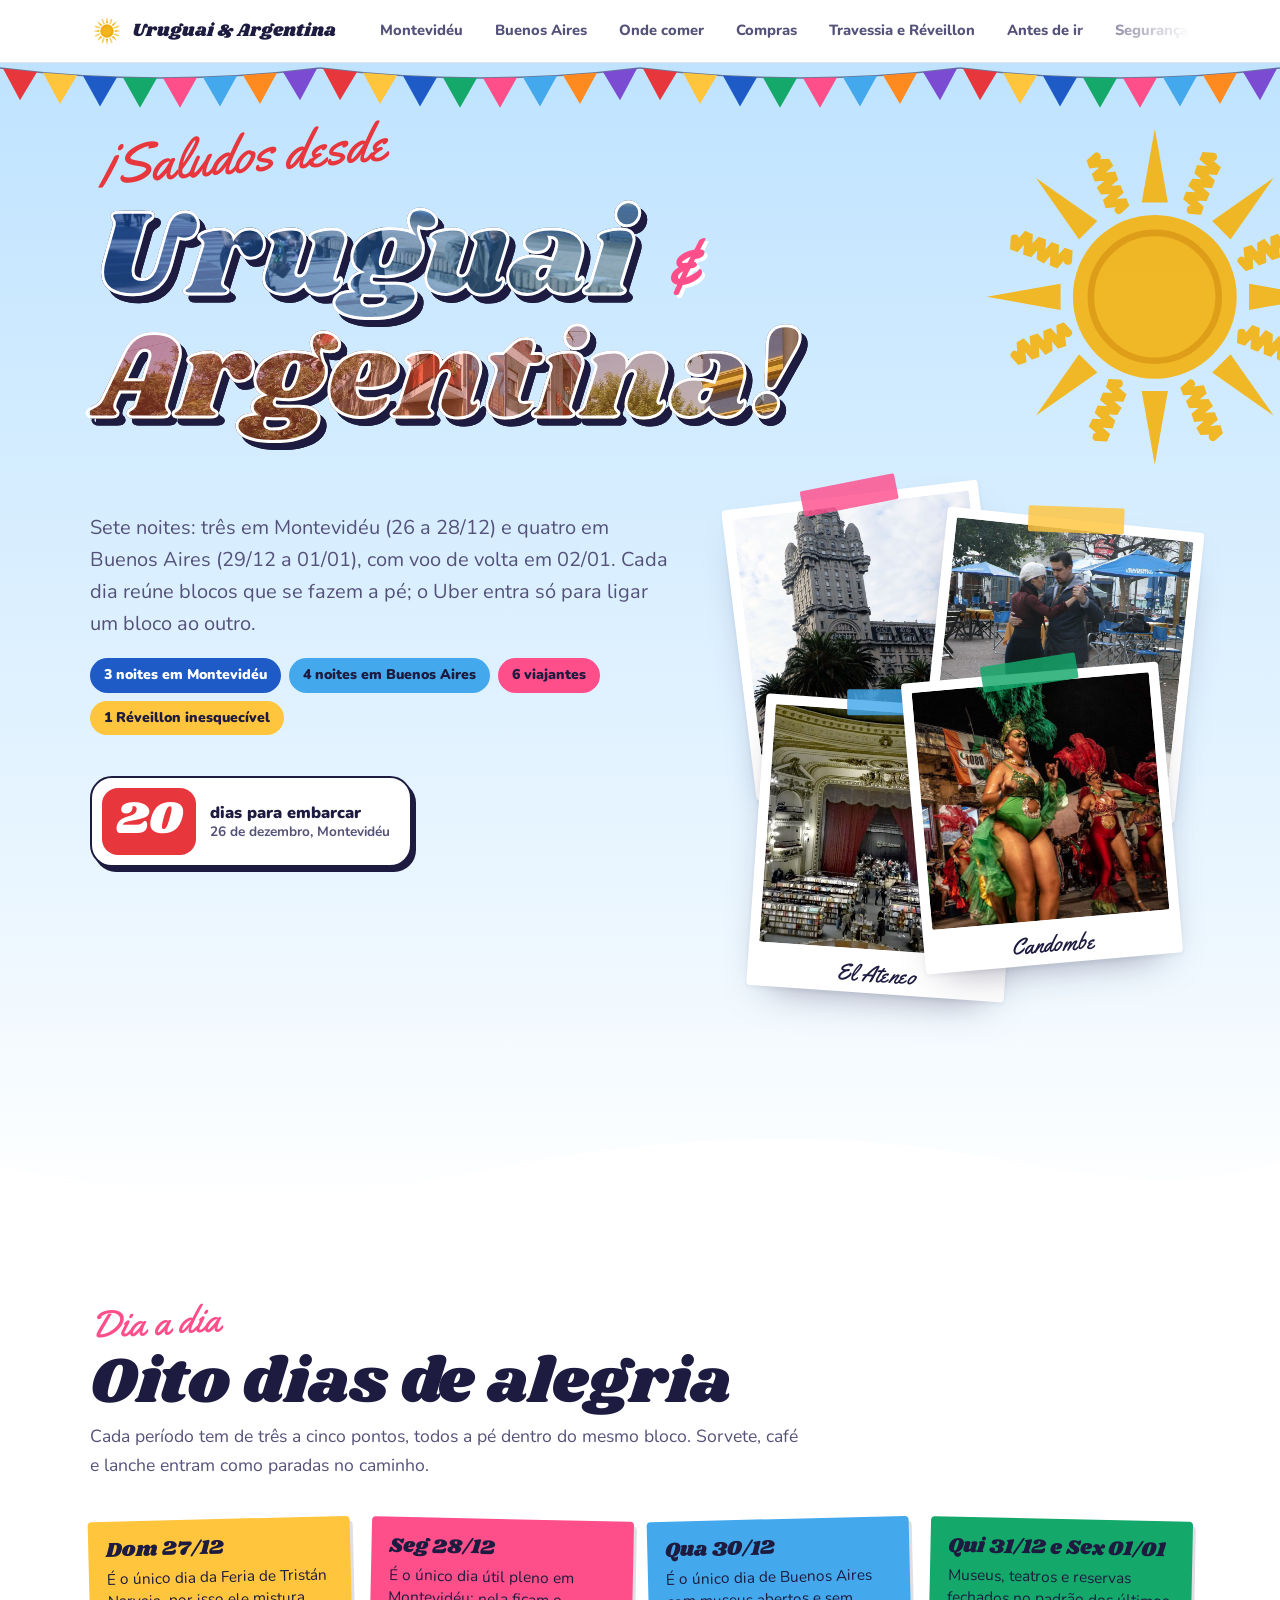
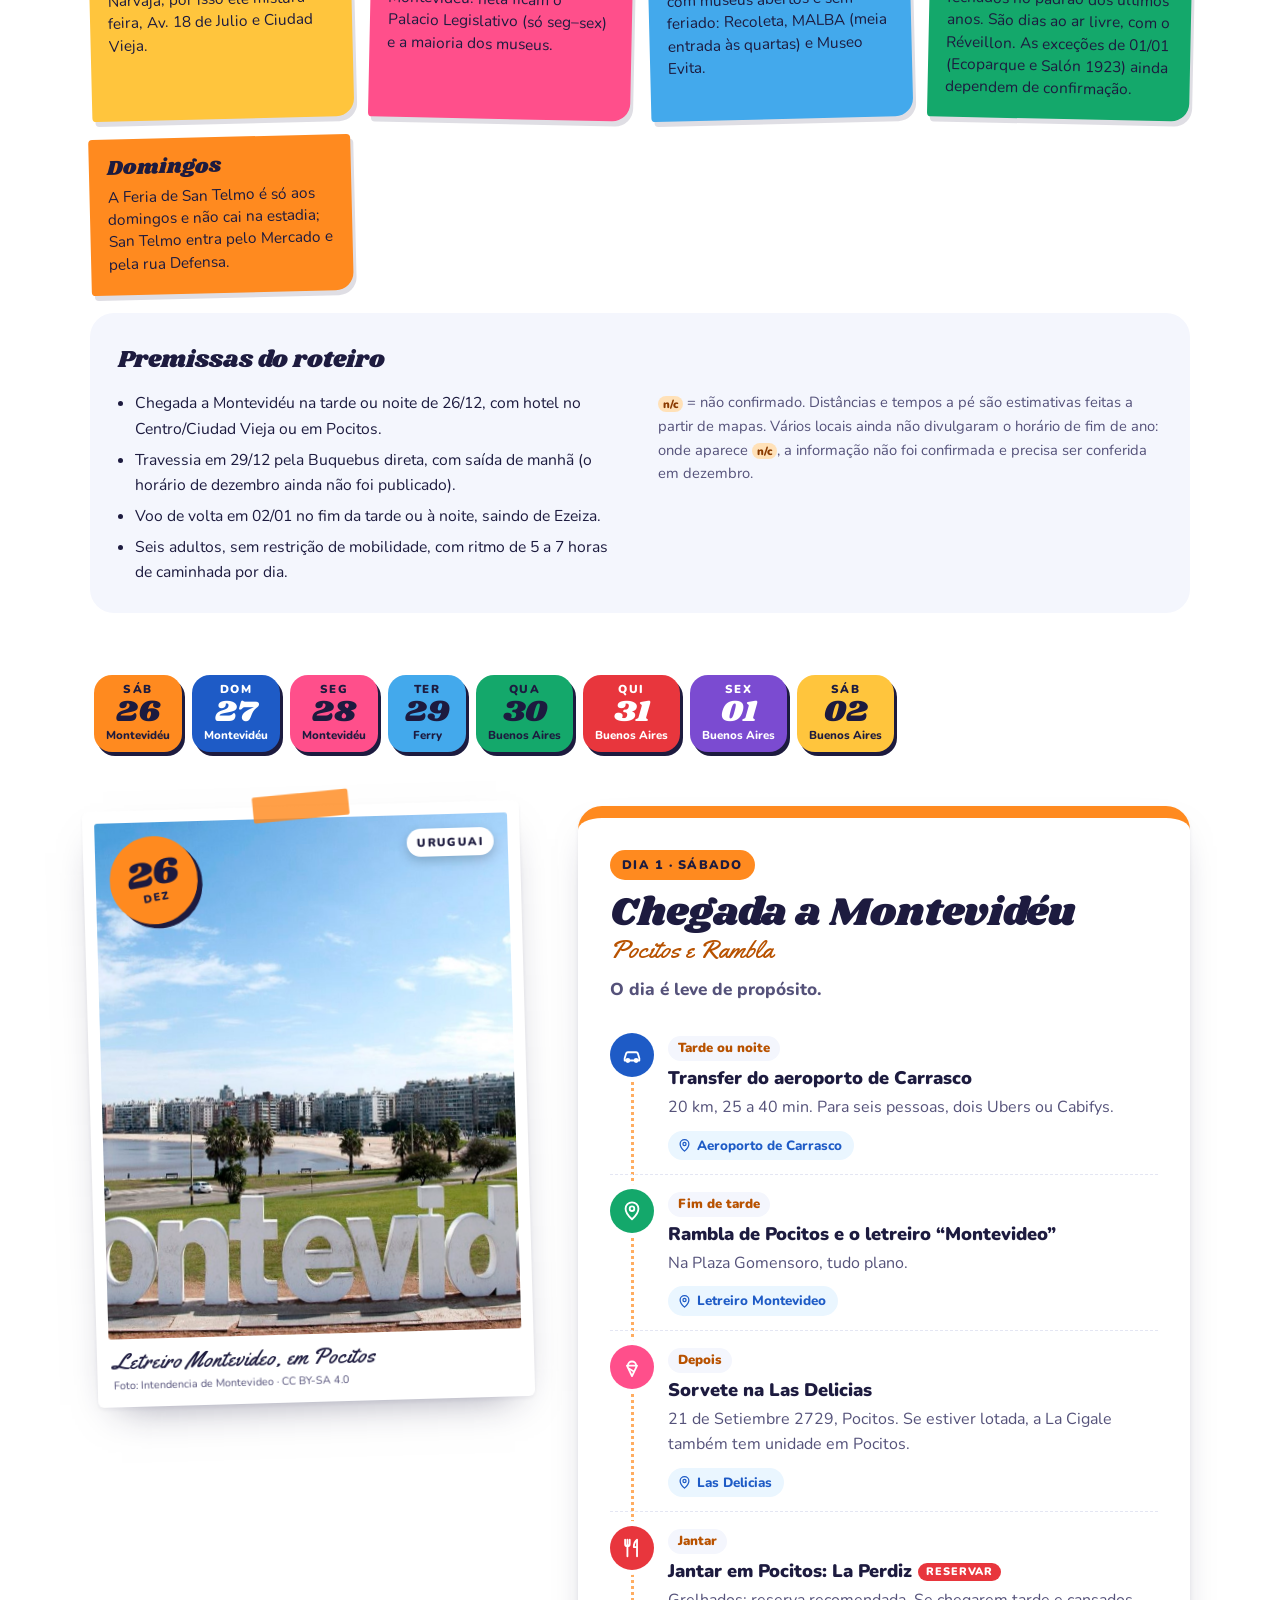
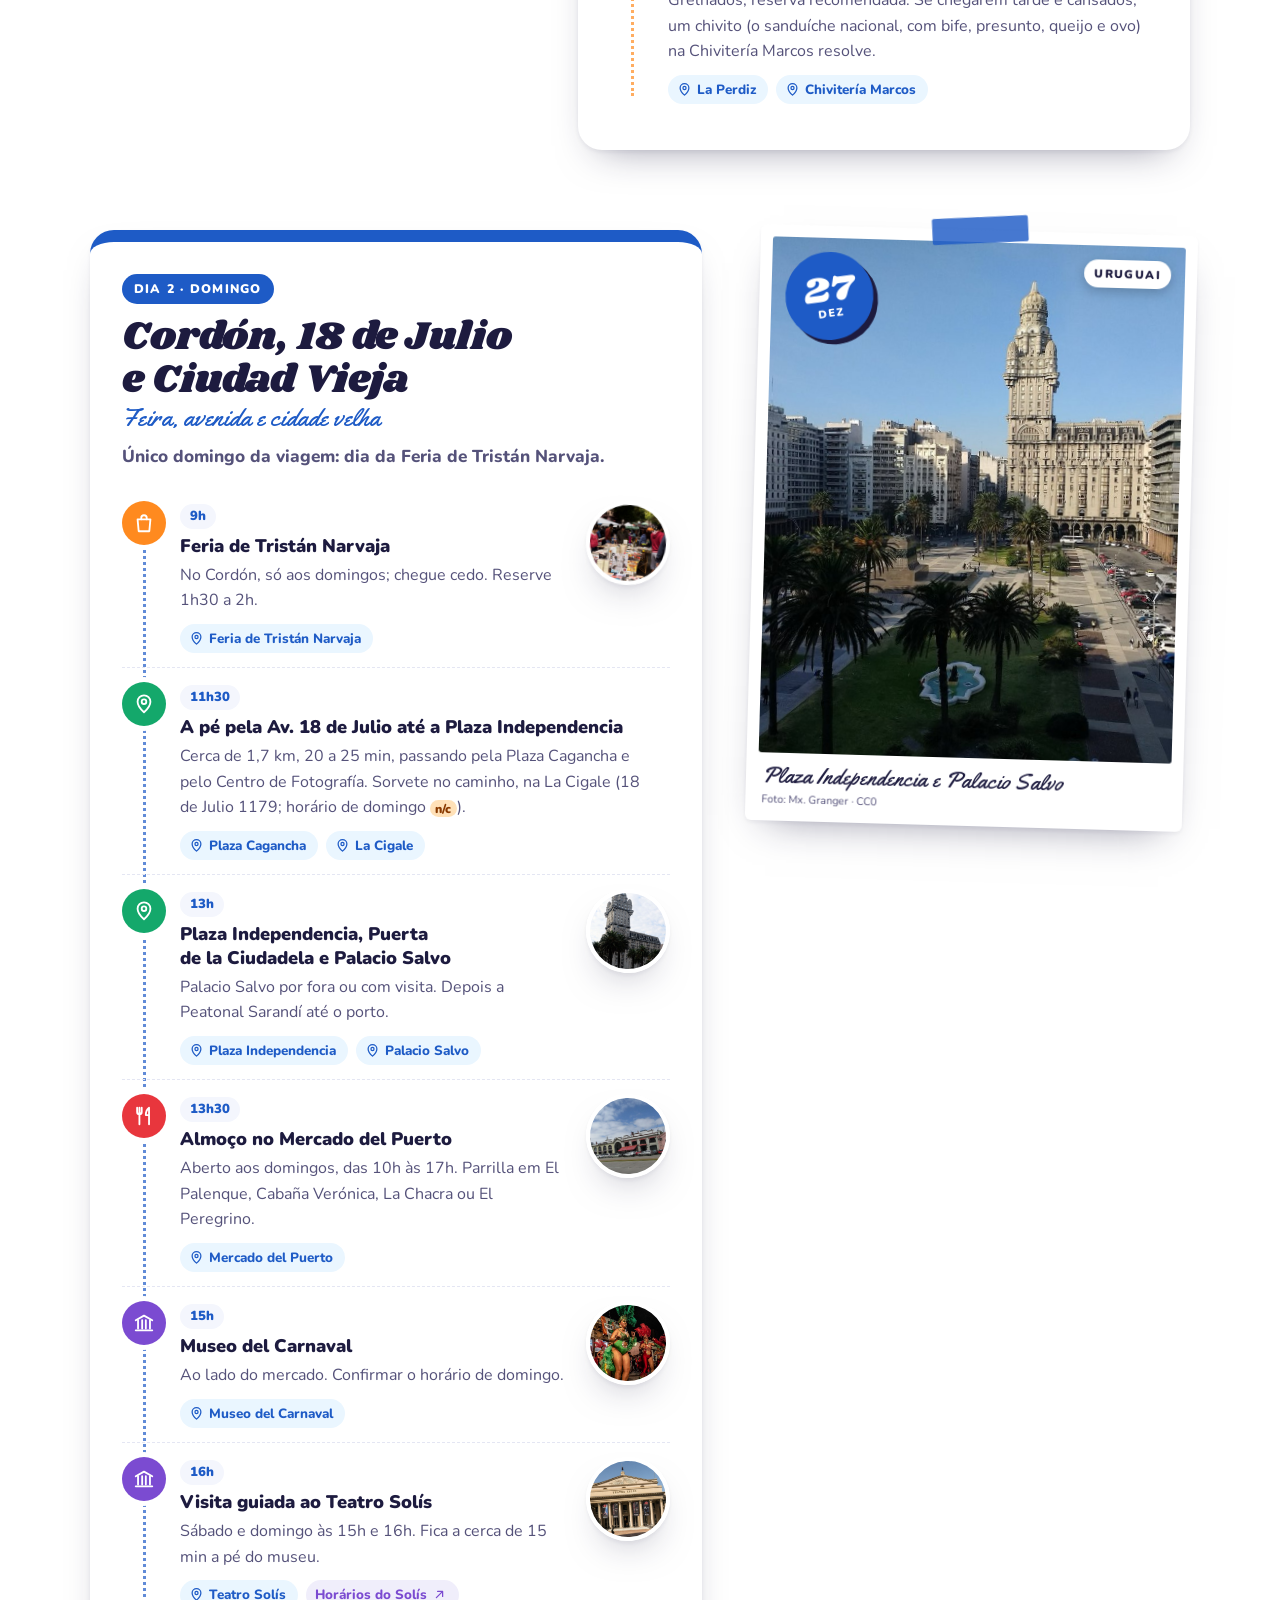
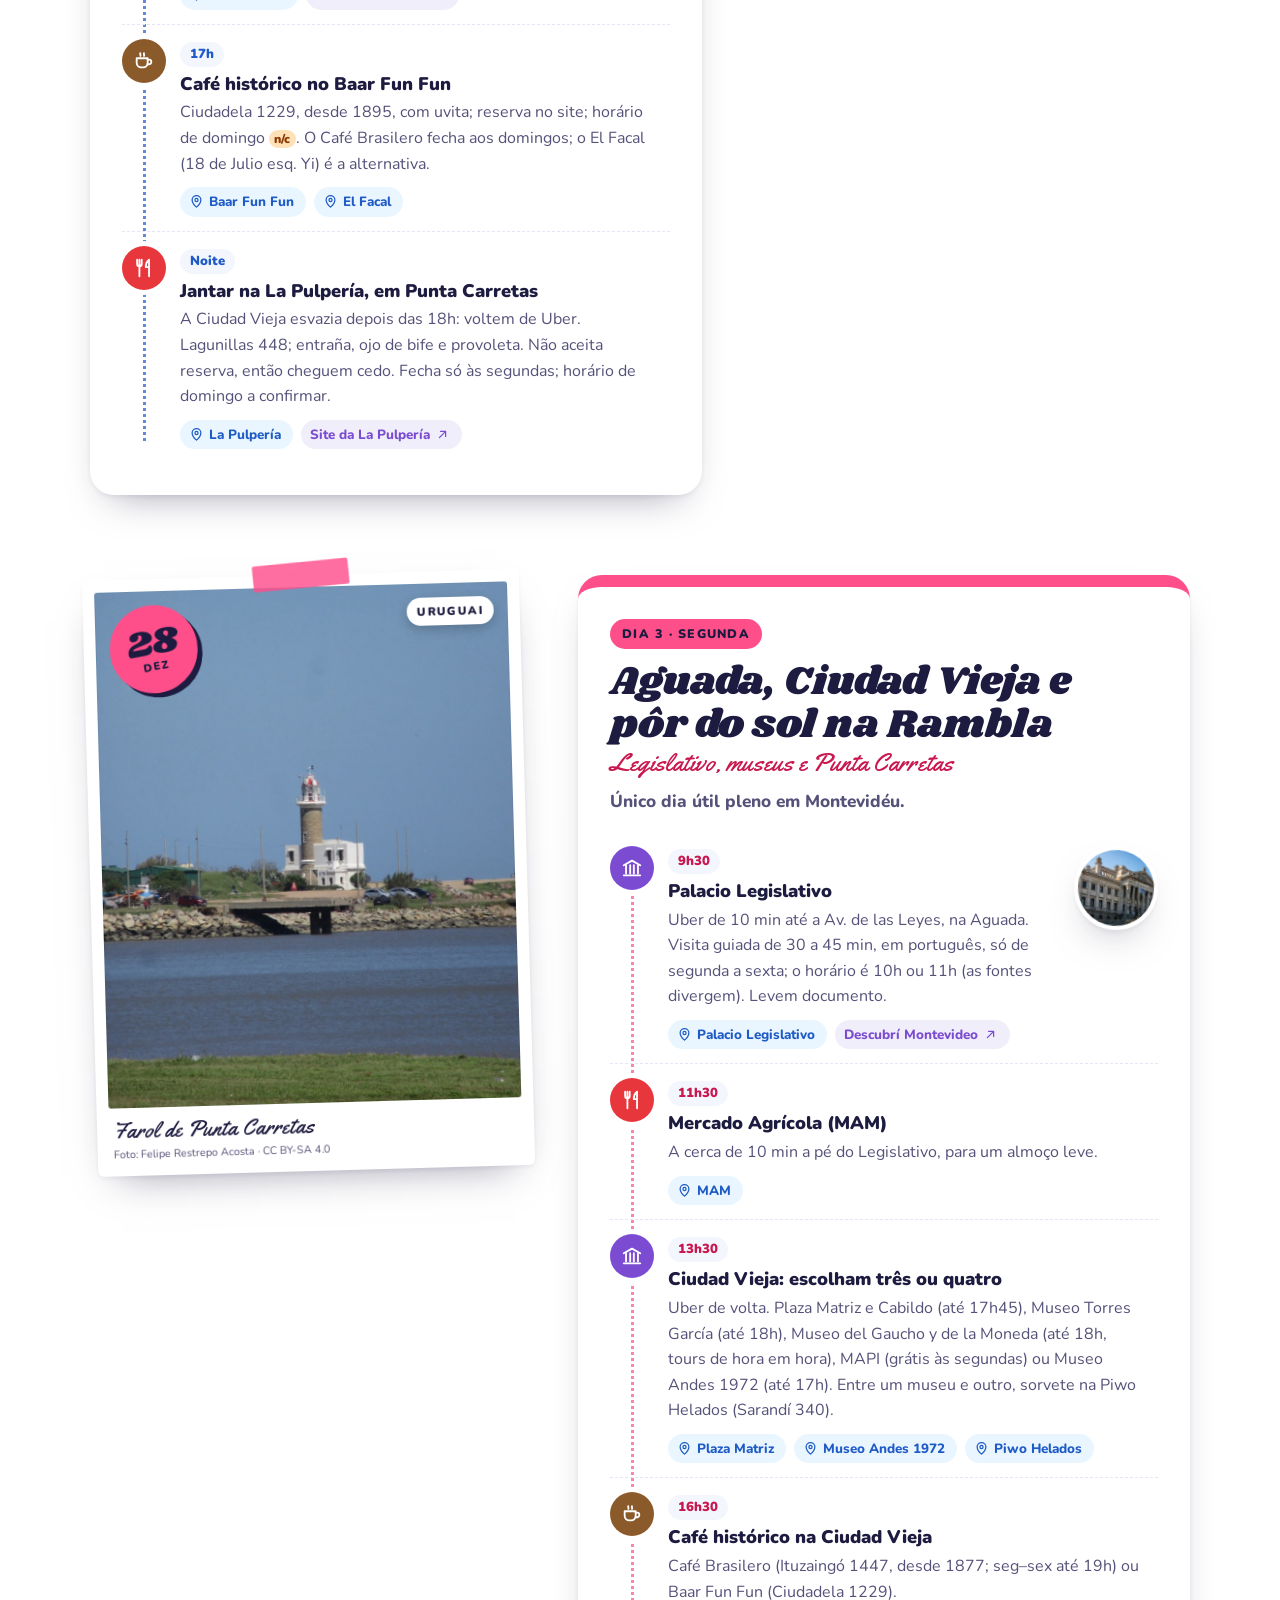
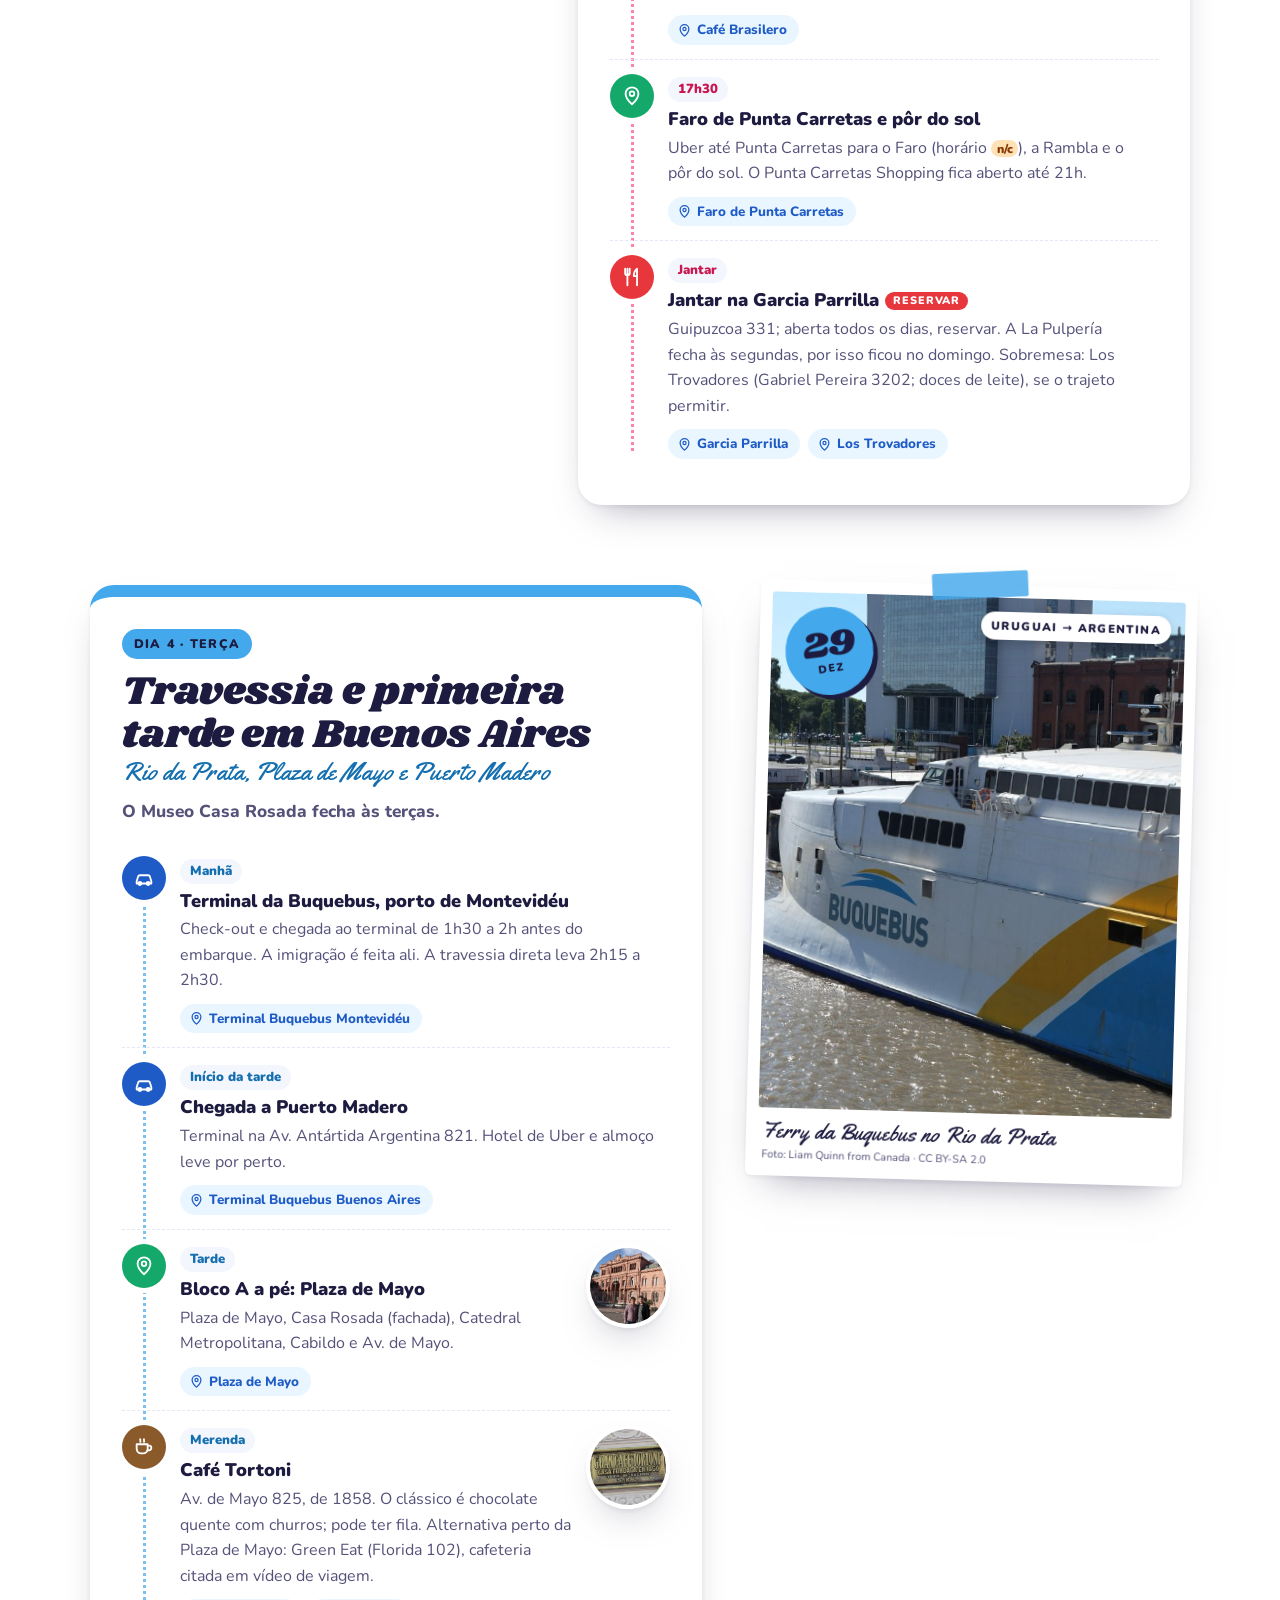
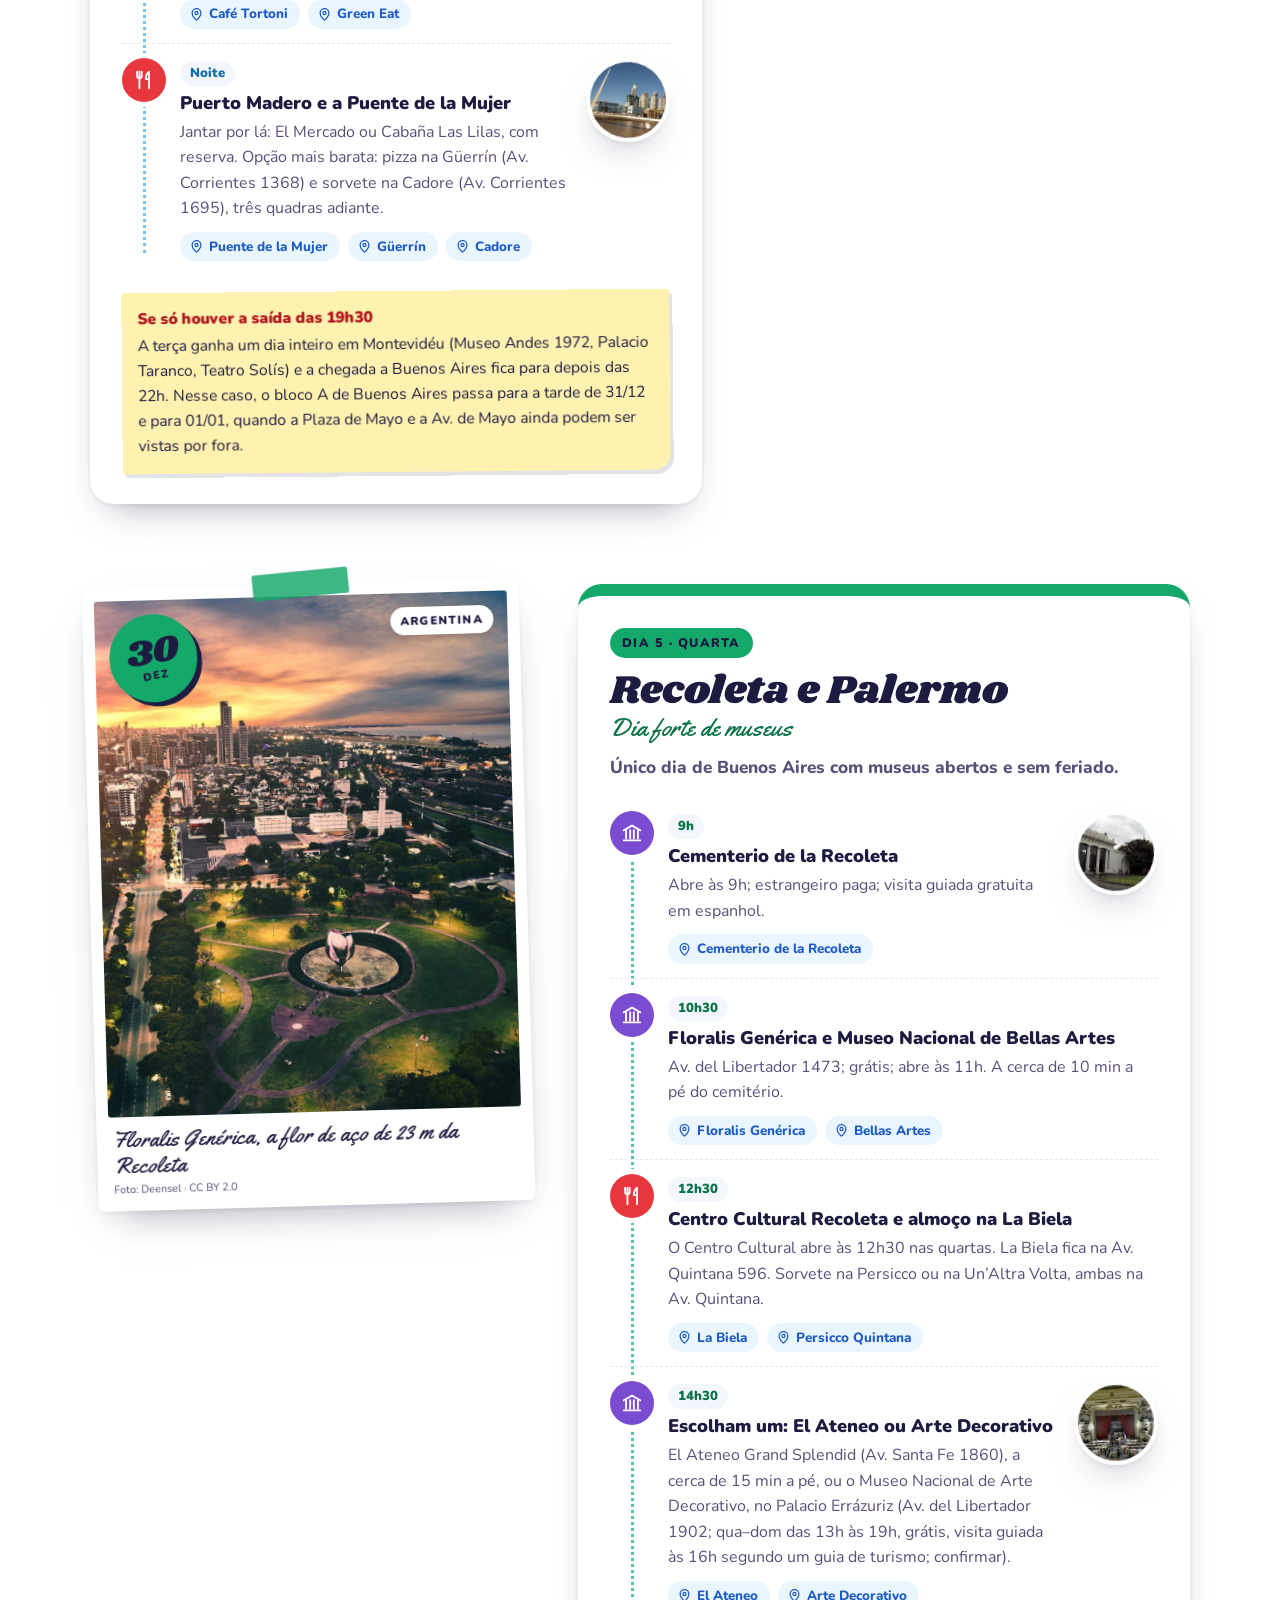
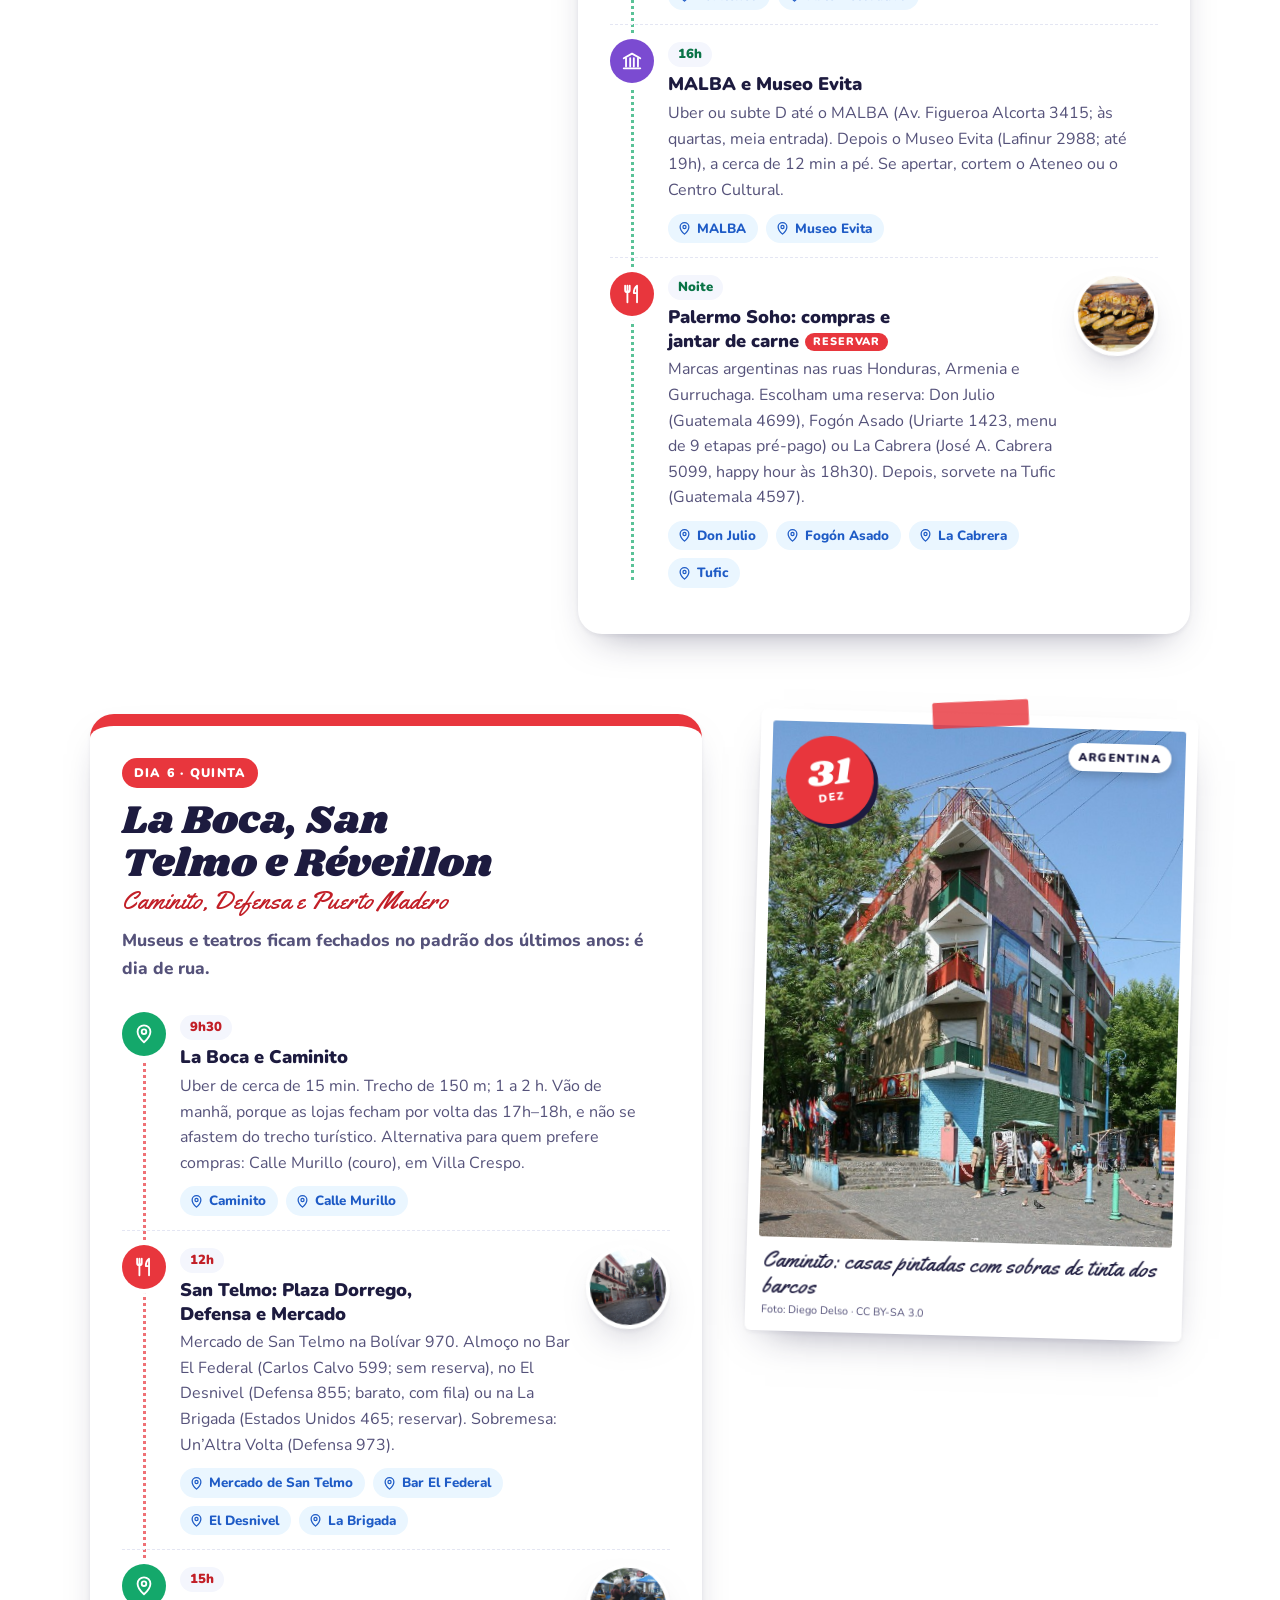
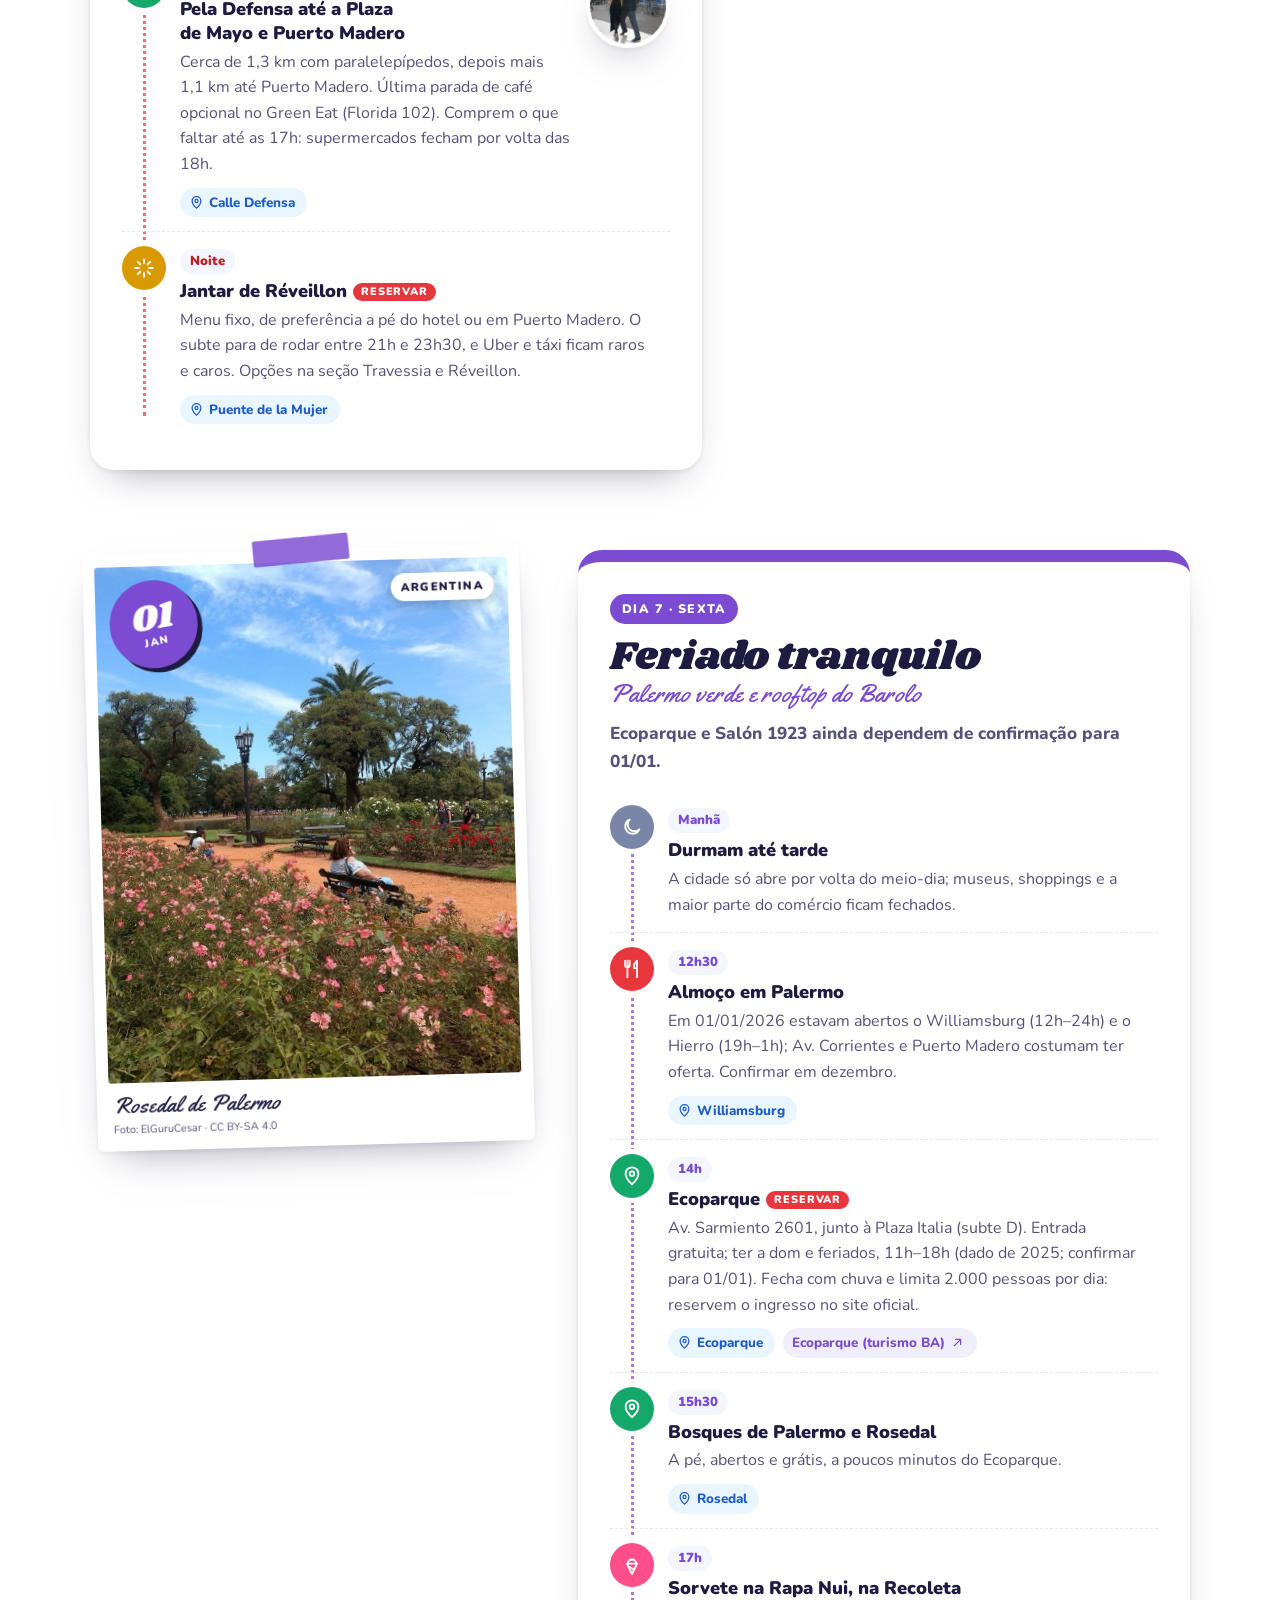
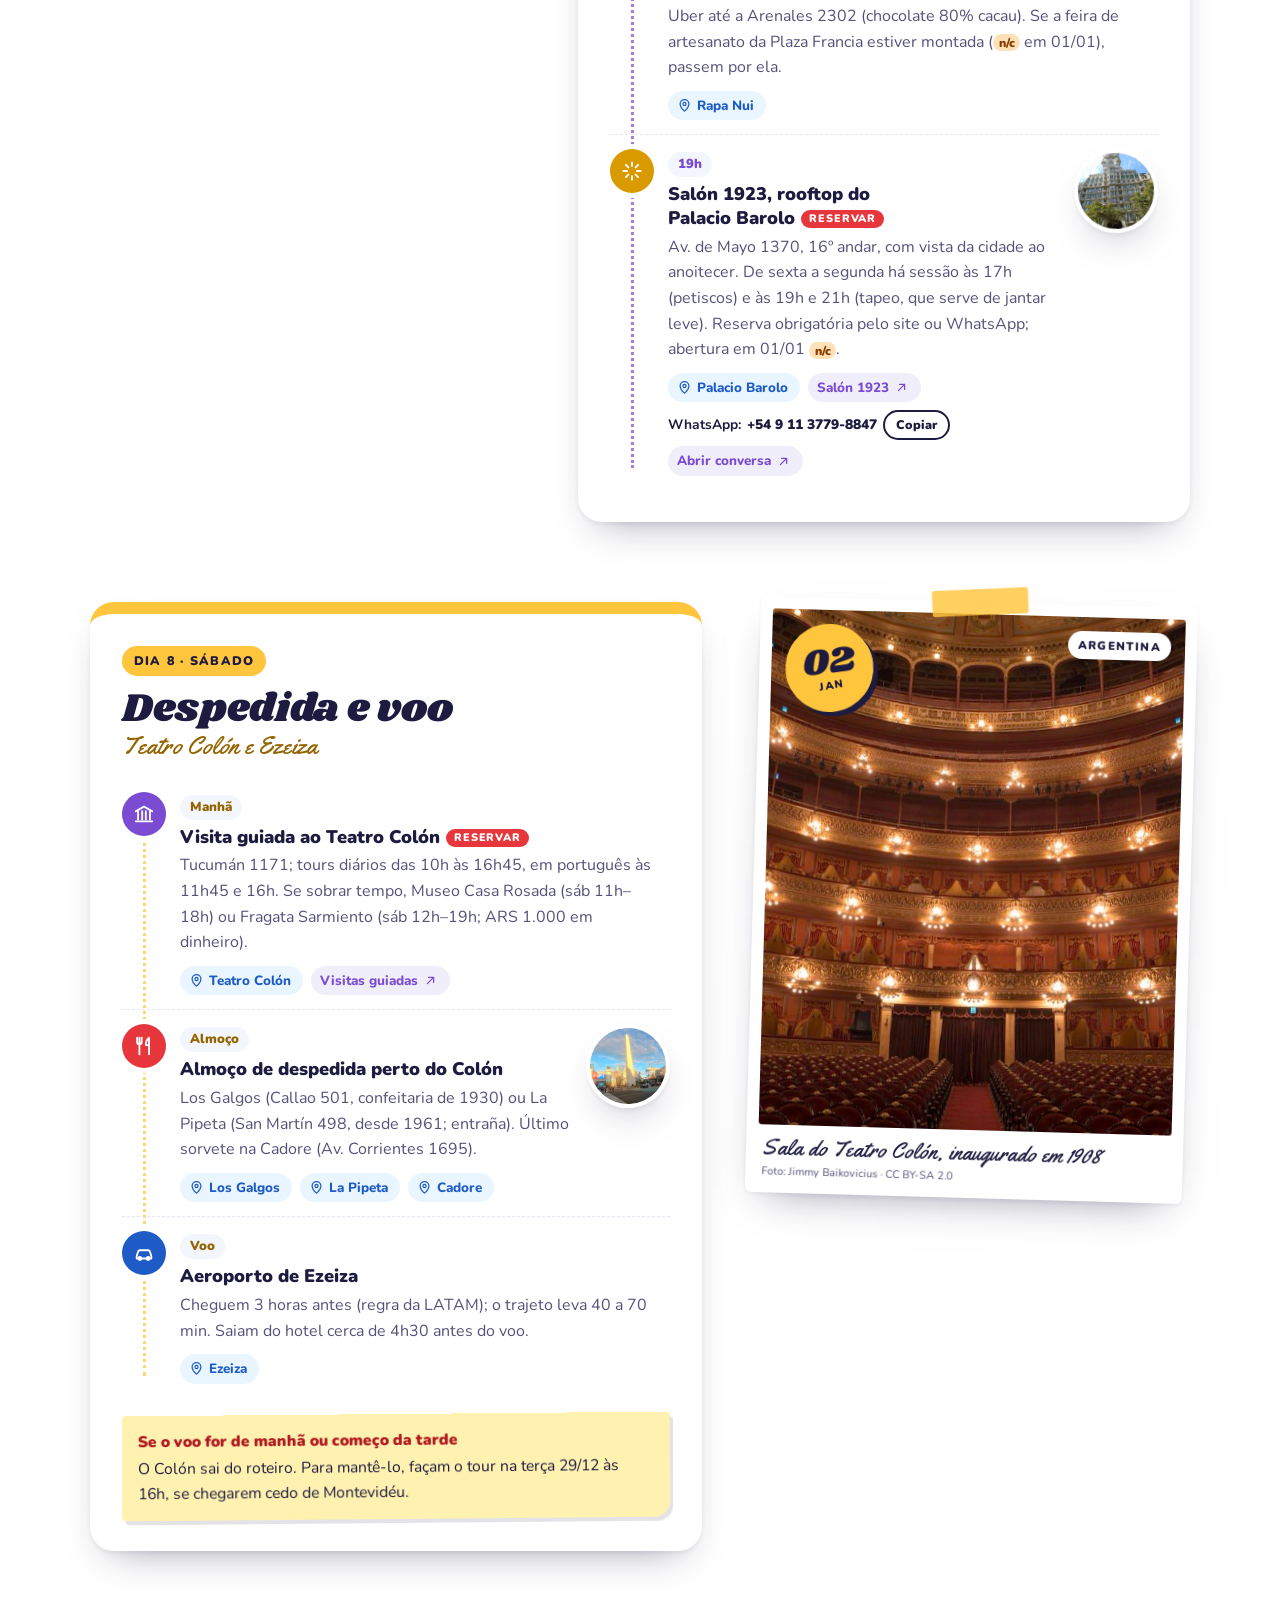
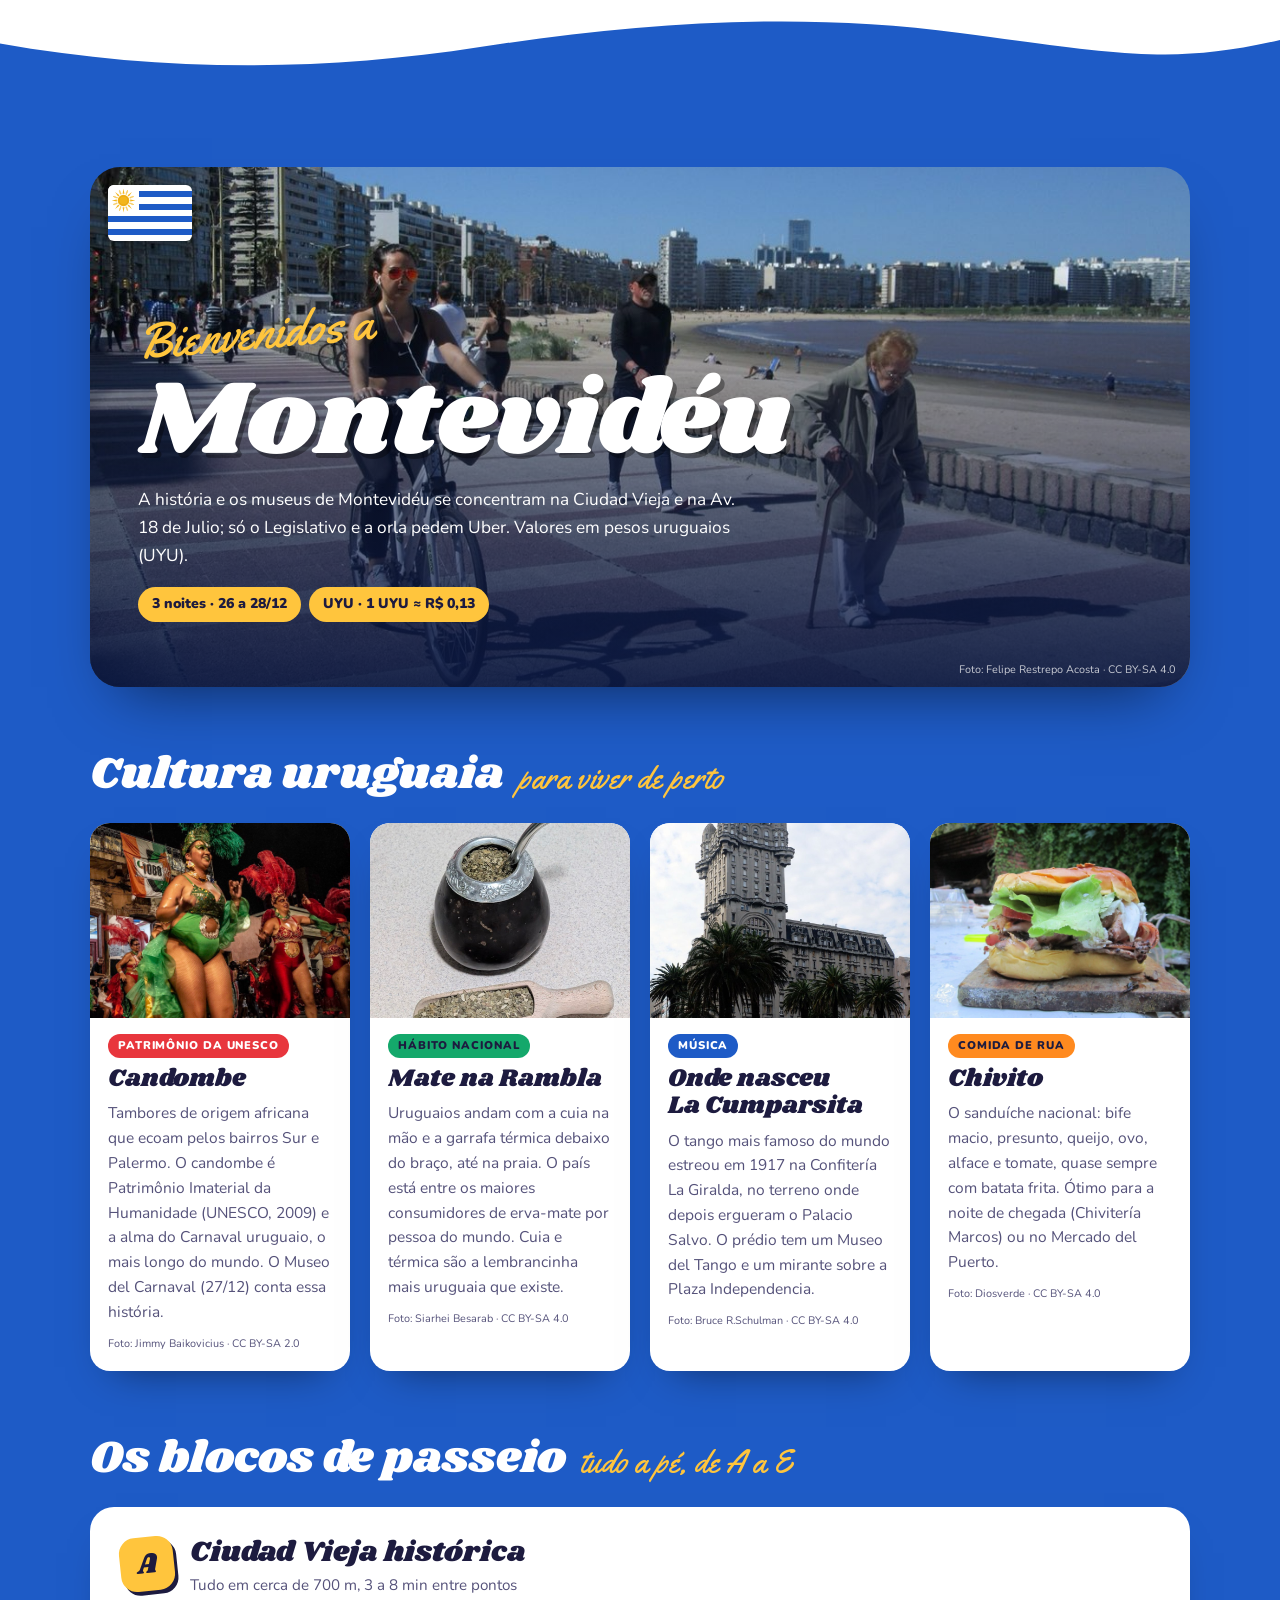
==== docs/index.html @ a3e8695f "Site do roteiro Uruguai e Argentina (26/12 a 02/01) Gerador em Python (sem dependências) que monta o" ====
<!doctype html>
<html lang="pt-BR">
<head>
<meta charset="utf-8">
<meta name="viewport" content="width=device-width, initial-scale=1, viewport-fit=cover">
<meta name="description" content="Roteiro dia a dia de Montevidéu e Buenos Aires, 26/12 a 02/01.">
<meta name="theme-color" content="#BFE3FF">
<title>Roteiro Uruguai e Argentina</title>
<link rel="preconnect" href="https://fonts.googleapis.com">
<link rel="preconnect" href="https://fonts.gstatic.com" crossorigin>
<link rel="stylesheet" href="https://fonts.googleapis.com/css2?family=Nunito:ital,wght@0,400;0,600;0,700;0,800;0,900;1,400&amp;family=Shrikhand&amp;family=Yellowtail&amp;display=swap">
<style>
/* Layout: faixas coloridas de ponta a ponta, como uma sequência de cartões-postais de férias.
   Céu com bandeirinhas no topo, cada dia numa polaroide com fita adesiva e cor própria,
   Montevidéu em azul uruguaio, Buenos Aires em painel de filete porteño, Réveillon numa noite com fogos.
   Tema único, claro e ensolarado: escolha deliberada para a página ser alegre em qualquer aparelho. */
:root {
  color-scheme: light;
  --papel: #FFFFFF;
  --ceu: #BFE3FF;
  --ceu-2: #EAF6FF;
  --tinta: #1D1B3F;
  --tinta-2: #55527A;
  --linha: #E4E6F3;
  --nevoa: #F4F6FD;
  --sol: #FFC53D;
  --laranja: #FF8A1F;
  --vermelho: #E8363D;
  --rosa: #FF4F8B;
  --roxo: #7B4BD1;
  --azul: #1E5BC6;
  --celeste: #43A9EC;
  --verde: #14A86B;
  --cafe: #8B5A2B;
  --noite: #15123A;
  --filete-bg: #17110E;
  --filete-fg: #FFF4E0;
  --branco: #FFFFFF;
  --amarelo-claro: #FFF3C9;
  --rosa-claro: #FFE8F0;
  --celeste-claro: #E3F3FF;
  --verde-claro: #E3F7EE;
  --lavanda: #F0EEFB;
  --nota: #FFF1B0;
  --sombra: 0 2px 4px rgb(29 27 63 / .06), 0 18px 40px -22px rgb(29 27 63 / .5);
  --sombra-dura: 4px 5px 0 var(--tinta);

  --f-display: "Shrikhand", "Cooper Black", Georgia, serif;
  --f-script: "Yellowtail", "Brush Script MT", cursive;
  --f-body: "Nunito", "Segoe UI", system-ui, sans-serif;

  --r: 24px;
  --gutter: clamp(16px, 4vw, 40px);
  --topo: 62px;
}

/* Cores de cada dia e de cada cartão: --c (fundo), --c-ink (texto sobre ele), --c-forte (texto sobre branco) */
.cor-laranja  { --c: var(--laranja);  --c-ink: var(--tinta);  --c-forte: #B85200; }
.cor-azul     { --c: var(--azul);     --c-ink: var(--branco); --c-forte: var(--azul); }
.cor-rosa     { --c: var(--rosa);     --c-ink: var(--tinta);  --c-forte: #C8184F; }
.cor-celeste  { --c: var(--celeste);  --c-ink: var(--tinta);  --c-forte: #136FAF; }
.cor-verde    { --c: var(--verde);    --c-ink: var(--tinta);  --c-forte: #0A7447; }
.cor-vermelho { --c: var(--vermelho); --c-ink: var(--branco); --c-forte: #C21F27; }
.cor-roxo     { --c: var(--roxo);     --c-ink: var(--branco); --c-forte: var(--roxo); }
.cor-sol      { --c: var(--sol);      --c-ink: var(--tinta);  --c-forte: #946400; }
.cor-cafe     { --c: var(--cafe);     --c-ink: var(--branco); --c-forte: var(--cafe); }

/* ---------- Base ---------- */
* { box-sizing: border-box; }
html { scroll-behavior: smooth; -webkit-text-size-adjust: 100%; }
body {
  margin: 0;
  background: var(--papel);
  color: var(--tinta);
  font-family: var(--f-body);
  font-size: 1.08rem;
  line-height: 1.6;
}
a { color: inherit; }
img { max-width: 100%; }
p { margin: 0; }
h1, h2, h3, h4 { text-wrap: balance; }
:focus-visible { outline: 3px solid var(--rosa); outline-offset: 3px; border-radius: 6px; }
.wrap { max-width: 1180px; margin-inline: auto; padding-inline: var(--gutter); }
.visually-hidden { position: absolute; width: 1px; height: 1px; overflow: hidden; clip: rect(0 0 0 0); white-space: nowrap; }
.script { font-family: var(--f-script); font-weight: 400; }

abbr.nc {
  text-decoration: none;
  font-size: .76em;
  font-weight: 900;
  color: #8A3A00;
  background: #FFE1B8;
  padding: .05em .45em;
  border-radius: 999px;
  white-space: nowrap;
  cursor: help;
}

/* ---------- Faixas ---------- */
.faixa { position: relative; overflow-x: clip; padding-block: clamp(48px, 8vw, 96px) clamp(64px, 10vw, 120px); scroll-margin-top: var(--topo); }
.faixa > .onda { position: absolute; left: 0; bottom: -1px; width: 100%; height: clamp(28px, 5vw, 64px); display: block; }
.faixa--papel { background: var(--papel); }
.faixa--azul { background: var(--azul); color: var(--branco); }
.faixa--filete { background: var(--filete-bg); color: var(--filete-fg); }
.faixa--amarelo { background: var(--amarelo-claro); }
.faixa--rosa { background: var(--rosa-claro); }
.faixa--celeste { background: var(--celeste-claro); }
.faixa--noite { background: linear-gradient(180deg, var(--noite) 0%, #2A1F6B 100%); color: var(--branco); overflow: hidden; }
.faixa--verde { background: var(--verde-claro); }
.faixa--lavanda { background: var(--lavanda); }

.titulo-secao { display: grid; gap: 6px; margin-bottom: clamp(24px, 4vw, 40px); max-width: 72ch; }
.titulo-secao .script { font-size: clamp(1.7rem, 3.6vw, 2.4rem); color: var(--rosa); line-height: 1; transform: rotate(-3deg); transform-origin: left; }
.titulo-secao h2 {
  font-family: var(--f-display);
  font-weight: 400;
  font-size: clamp(2.3rem, 6vw, 4rem);
  line-height: 1.02;
  margin: 0;
}
.titulo-secao p { color: var(--tinta-2); font-size: 1.1rem; }
.faixa--azul .titulo-secao p, .faixa--filete .titulo-secao p, .faixa--noite .titulo-secao p { color: inherit; opacity: .9; }
.faixa--azul .titulo-secao .script, .faixa--filete .titulo-secao .script, .faixa--noite .titulo-secao .script { color: var(--sol); }

/* ---------- Topo fixo ---------- */
.topo {
  position: sticky;
  top: env(safe-area-inset-top, 0px);
  z-index: 40;
  background: rgb(255 255 255 / .92);
  -webkit-backdrop-filter: blur(12px);
  backdrop-filter: blur(12px);
  box-shadow: 0 1px 0 var(--linha);
}
.topo-in { display: flex; align-items: center; gap: 12px; max-width: 1180px; margin-inline: auto; padding-inline: var(--gutter); min-height: var(--topo); }
.marca { display: flex; align-items: center; gap: 8px; flex: 0 0 auto; text-decoration: none; font-family: var(--f-display); font-size: 1.15rem; white-space: nowrap; }
.marca .sol { width: 34px; height: 34px; }
.menu {
  display: flex;
  gap: 4px;
  flex: 1;
  min-width: 0;
  overflow-x: auto;
  scrollbar-width: none;
  padding: 6px 28px 6px 2px;
  -webkit-mask-image: linear-gradient(to right, #000 86%, transparent);
  mask-image: linear-gradient(to right, #000 86%, transparent);
}
.menu::-webkit-scrollbar { display: none; }
.menu a {
  padding: 7px 14px;
  border-radius: 999px;
  text-decoration: none;
  font-weight: 800;
  font-size: .92rem;
  white-space: nowrap;
  color: var(--tinta-2);
  transition: background .2s, color .2s;
}
.menu a:hover { background: var(--nevoa); color: var(--tinta); }
.menu a[aria-current="true"] { background: var(--tinta); color: var(--branco); }

/* ---------- Céu (abertura) ---------- */
.ceu {
  position: relative;
  background: linear-gradient(180deg, var(--ceu) 0%, var(--ceu-2) 72%, var(--papel) 100%);
  overflow: hidden;
  isolation: isolate;
}
.bandeirinhas { height: 54px; background: var(--bandeirinhas) repeat-x 0 0 / 320px 54px; }
.sol-ceu {
  position: absolute;
  z-index: -1;
  top: 30px;
  right: max(-80px, calc(50% - 720px));
  width: clamp(220px, 32vw, 420px);
  height: auto;
  opacity: .95;
  animation: girar 90s linear infinite;
}
@keyframes girar { to { transform: rotate(360deg); } }
.ceu-in {
  display: grid;
  grid-template-columns: minmax(0, 1.12fr) minmax(0, .88fr);
  gap: clamp(24px, 4vw, 56px);
  align-items: center;
  padding-block: clamp(8px, 2vw, 24px) clamp(72px, 10vw, 128px);
}
.ceu-texto { align-self: start; }
.saludos { font-family: var(--f-script); font-size: clamp(2.1rem, 5.2vw, 3.4rem); color: var(--vermelho); transform: rotate(-5deg); transform-origin: left; margin: 0 0 .05em .15em; line-height: 1; }
.ceu-titulo { grid-column: 1 / -1; }
h1.letreiro {
  font-family: var(--f-display);
  font-weight: 400;
  font-size: clamp(2.9rem, 9.6vw, 8.6rem);
  line-height: 1;
  margin: 0;
  display: grid;
  justify-items: start;
}
.letreiro .linha { display: flex; align-items: baseline; gap: .12em; }
.foto-letra {
  background: var(--tinta-foto), var(--img) center / cover;
  -webkit-background-clip: text;
  background-clip: text;
  color: transparent;
  -webkit-text-stroke: 3px var(--branco);
  filter: drop-shadow(6px 7px 0 var(--tinta));
  padding: 0 .12em 0 .02em;
}
@supports not ((-webkit-background-clip: text) or (background-clip: text)) {
  .foto-letra { color: var(--azul); background: none; }
}
.foto-letra--uy { --tinta-foto: linear-gradient(135deg, rgb(30 91 198 / .55), rgb(67 169 236 / .3)); }
.foto-letra--ar { --tinta-foto: linear-gradient(135deg, rgb(232 54 61 / .45), rgb(255 138 31 / .3)); }
.letreiro .e { font-family: var(--f-script); font-size: .62em; color: var(--rosa); line-height: 1; filter: drop-shadow(3px 3px 0 var(--branco)); }
.lead { font-size: clamp(1.1rem, 2vw, 1.25rem); color: var(--tinta-2); max-width: 50ch; margin-top: 18px; }
.pilulas { display: flex; flex-wrap: wrap; gap: 8px; margin-top: 18px; padding: 0; list-style: none; }
.pilula { font-weight: 900; font-size: .88rem; padding: 6px 14px; border-radius: 999px; background: var(--c); color: var(--c-ink); }
.contagem {
  display: inline-flex;
  align-items: center;
  gap: 14px;
  margin-top: 24px;
  text-decoration: none;
  background: var(--branco);
  border-radius: 22px;
  padding: 10px 20px 10px 10px;
  box-shadow: var(--sombra-dura);
  border: 2px solid var(--tinta);
}
.contagem .num {
  font-family: var(--f-display);
  font-size: clamp(2.1rem, 5vw, 2.9rem);
  line-height: 1;
  background: var(--vermelho);
  color: var(--branco);
  border-radius: 16px;
  padding: 8px 14px 12px;
  font-variant-numeric: tabular-nums;
}
.contagem .rot { font-weight: 900; font-size: 1.02rem; line-height: 1.25; }
.contagem .rot small { display: block; font-weight: 700; color: var(--tinta-2); font-size: .85rem; }
.contagem.ao-vivo .num { background: var(--verde); }

.polaroides { position: relative; min-height: clamp(400px, 40vw, 500px); }
.polaroide {
  position: absolute;
  width: 56%;
  margin: 0;
  background: var(--branco);
  padding: 10px 10px 44px;
  border-radius: 4px;
  box-shadow: var(--sombra);
  transition: transform .3s ease;
}
.polaroide img { display: block; width: 100%; aspect-ratio: 1; object-fit: cover; border-radius: 2px; }
.polaroide figcaption { position: absolute; left: 0; right: 0; bottom: 8px; text-align: center; font-family: var(--f-script); font-size: 1.45rem; line-height: 1; color: var(--tinta); }
.polaroide::before, .dia-foto::before {
  content: "";
  position: absolute;
  top: -13px;
  left: 50%;
  width: 96px;
  height: 26px;
  transform: translateX(-50%) rotate(-4deg);
  background: var(--fita, var(--sol));
  opacity: .82;
  border-radius: 2px;
  z-index: 1;
}
.polaroide:nth-child(1) { top: 0; left: 2%; transform: rotate(-7deg); --fita: var(--rosa); }
.polaroide:nth-child(2) { top: 5%; right: 0; transform: rotate(6deg); --fita: var(--sol); z-index: 1; }
.polaroide:nth-child(3) { bottom: 0; left: 6%; transform: rotate(4deg); --fita: var(--celeste); z-index: 2; }
.polaroide:nth-child(4) { bottom: 6%; right: 4%; transform: rotate(-5deg); --fita: var(--verde); z-index: 3; }
.polaroide:hover { transform: rotate(0deg) scale(1.05); z-index: 5; }

/* ---------- Por que nesta ordem ---------- */
.notas-ordem { display: grid; grid-template-columns: repeat(auto-fill, minmax(min(100%, 210px), 1fr)); gap: 18px; margin: 0 0 20px; padding: 0; list-style: none; }
.nota-ordem {
  background: var(--c);
  color: var(--c-ink);
  padding: 18px 18px 20px;
  border-radius: 4px 4px 18px 4px;
  box-shadow: 3px 5px 0 rgb(29 27 63 / .14);
  font-size: .96rem;
  line-height: 1.45;
}
.nota-ordem:nth-child(odd) { transform: rotate(-1.4deg); }
.nota-ordem:nth-child(even) { transform: rotate(1.2deg); }
.nota-ordem b { display: block; font-family: var(--f-display); font-weight: 400; font-size: 1.3rem; line-height: 1.1; margin-bottom: 6px; }
.premissas {
  background: var(--nevoa);
  border-radius: var(--r);
  padding: clamp(18px, 3vw, 28px);
  display: grid;
  grid-template-columns: minmax(0, 1fr) minmax(0, 1fr);
  gap: 12px 36px;
  margin-bottom: clamp(36px, 6vw, 56px);
}
.premissas h3 { grid-column: 1 / -1; margin: 0; font-family: var(--f-display); font-weight: 400; font-size: 1.5rem; }
.premissas ul { margin: 0; padding-left: 1.1em; display: grid; gap: 6px; font-size: .98rem; }
.premissas p { font-size: .92rem; color: var(--tinta-2); }

/* ---------- Faixa de dias ---------- */
.dias-nav { display: flex; gap: 10px; overflow-x: auto; padding: 6px 4px 14px; margin-bottom: clamp(24px, 4vw, 40px); scrollbar-width: thin; }
.dia-chip {
  flex: 0 0 auto;
  display: grid;
  justify-items: center;
  min-width: 78px;
  padding: 8px 12px 10px;
  border-radius: 18px;
  background: var(--c);
  color: var(--c-ink);
  text-decoration: none;
  line-height: 1.1;
  box-shadow: 3px 4px 0 var(--tinta);
  transition: transform .2s;
}
.dia-chip:hover { transform: translateY(-3px) rotate(-2deg); }
.dia-chip small { font-size: .72rem; font-weight: 900; letter-spacing: .12em; text-transform: uppercase; }
.dia-chip b { font-family: var(--f-display); font-weight: 400; font-size: 1.9rem; font-variant-numeric: tabular-nums; }
.dia-chip span { font-size: .72rem; font-weight: 800; }
.dia-chip.hoje { outline: 3px solid var(--tinta); outline-offset: 3px; }

/* ---------- Dia ---------- */
.dias { display: grid; gap: clamp(44px, 7vw, 80px); }
.dia {
  display: grid;
  grid-template-columns: minmax(0, 5fr) minmax(0, 7fr);
  gap: clamp(22px, 4vw, 52px);
  align-items: start;
  scroll-margin-top: calc(var(--topo) + 18px);
}
.dia:nth-child(even) { grid-template-columns: minmax(0, 7fr) minmax(0, 5fr); }
.dia:nth-child(even) .dia-foto { order: 2; transform: rotate(1.6deg); }
.dia-foto {
  position: sticky;
  top: calc(env(safe-area-inset-top, 0px) + var(--topo) + 30px);
  margin: 0;
  background: var(--branco);
  padding: 12px 12px 14px;
  border-radius: 6px;
  box-shadow: var(--sombra);
  transform: rotate(-1.6deg);
  --fita: var(--c);
}
.dia-foto img, .dia-foto .cena { display: block; width: 100%; aspect-ratio: 4 / 5; object-fit: cover; border-radius: 3px; }
.dia-foto figcaption { padding: 10px 4px 0; font-family: var(--f-script); font-size: 1.4rem; line-height: 1.15; }
.credito { display: block; font-family: var(--f-body); font-size: .68rem; line-height: 1.3; color: var(--tinta-2); margin-top: 4px; }
.selo-data {
  position: absolute;
  top: 26px;
  left: 26px;
  width: 88px;
  height: 88px;
  border-radius: 50%;
  display: grid;
  place-content: center;
  text-align: center;
  line-height: 1;
  background: var(--c);
  color: var(--c-ink);
  box-shadow: var(--sombra-dura);
  transform: rotate(-9deg);
}
.selo-data b { font-family: var(--f-display); font-weight: 400; font-size: 2.3rem; }
.selo-data small { font-weight: 900; font-size: .68rem; letter-spacing: .14em; text-transform: uppercase; }
.pais-foto {
  position: absolute;
  top: 26px;
  right: 26px;
  font-weight: 900;
  font-size: .72rem;
  letter-spacing: .12em;
  text-transform: uppercase;
  padding: 5px 10px;
  border-radius: 999px;
  background: var(--branco);
  color: var(--tinta);
  box-shadow: 0 4px 12px rgb(0 0 0 / .2);
}
.dia.hoje .dia-corpo { outline: 4px solid var(--c); outline-offset: 4px; }
.hoje-selo { display: none; }
.dia.hoje .hoje-selo { display: inline-block; background: var(--tinta); color: var(--branco); font-weight: 900; font-size: .75rem; letter-spacing: .1em; padding: 5px 12px; border-radius: 999px; margin-left: 8px; }

.dia-corpo {
  min-width: 0;
  background: var(--branco);
  border-radius: var(--r);
  box-shadow: var(--sombra);
  border-top: 12px solid var(--c);
  padding: clamp(20px, 3vw, 32px);
}
.dia-etiqueta { display: inline-block; background: var(--c); color: var(--c-ink); font-weight: 900; font-size: .78rem; letter-spacing: .1em; text-transform: uppercase; padding: 5px 12px; border-radius: 999px; }
.dia-corpo h3 { font-family: var(--f-display); font-weight: 400; font-size: clamp(1.8rem, 3.6vw, 2.5rem); line-height: 1.08; margin: 12px 0 0; }
.dia-lugar { font-family: var(--f-script); font-size: 1.6rem; color: var(--c-forte); line-height: 1.2; }
.dia-nota { margin-top: 10px; font-weight: 800; color: var(--tinta-2); }

.paradas { list-style: none; margin: 16px 0 0; padding: 0; position: relative; display: grid; }
.paradas::before { content: ""; position: absolute; left: 21px; top: 22px; bottom: 22px; border-left: 3px dotted var(--c); opacity: .7; }
.parada {
  --t: var(--verde);
  position: relative;
  display: grid;
  grid-template-columns: 44px minmax(0, 1fr) auto;
  gap: 14px;
  padding-block: 14px;
  align-items: start;
}
.parada + .parada { border-top: 1px dashed var(--linha); }
.bolinha {
  position: relative;
  z-index: 1;
  width: 44px;
  height: 44px;
  border-radius: 50%;
  display: grid;
  place-items: center;
  background: var(--t);
  color: var(--branco);
  box-shadow: 0 0 0 5px var(--branco);
}
.bolinha .ico { width: 22px; height: 22px; }
[data-tipo="comida"] { --t: var(--vermelho); }
[data-tipo="doce"] { --t: var(--rosa); }
[data-tipo="cafe"] { --t: var(--cafe); }
[data-tipo="cultura"] { --t: var(--roxo); }
[data-tipo="rua"] { --t: var(--verde); }
[data-tipo="mov"] { --t: var(--azul); }
[data-tipo="feira"] { --t: var(--laranja); }
[data-tipo="festa"] { --t: #D99A00; }
[data-tipo="pausa"] { --t: #7A86A8; }
.hora { display: inline-block; font-weight: 900; font-size: .82rem; font-variant-numeric: tabular-nums; padding: 2px 10px; border-radius: 999px; background: var(--nevoa); color: var(--c-forte); margin-bottom: 6px; }
.parada h4 { margin: 0 0 4px; font-size: 1.14rem; font-weight: 900; line-height: 1.3; }
.parada p { color: var(--tinta-2); font-size: 1rem; }
.mini {
  width: 84px;
  height: 84px;
  border-radius: 50%;
  object-fit: cover;
  border: 4px solid var(--branco);
  box-shadow: var(--sombra);
  transform: rotate(4deg);
}
.parada:nth-child(even) .mini { transform: rotate(-4deg); }
.selo-reserva { display: inline-block; margin-left: 6px; vertical-align: 2px; font-size: .68rem; font-weight: 900; letter-spacing: .08em; text-transform: uppercase; color: var(--branco); background: var(--vermelho); padding: 2px 8px; border-radius: 999px; }

.links { display: flex; flex-wrap: wrap; gap: 8px; margin-top: 10px; align-items: center; }
.lk {
  display: inline-flex;
  align-items: center;
  gap: 5px;
  font-size: .84rem;
  font-weight: 800;
  text-decoration: none;
  padding: 4px 12px 4px 9px;
  border-radius: 999px;
  background: var(--ceu-2);
  color: var(--azul);
  transition: background .2s, transform .2s;
}
.lk:hover { background: var(--ceu); transform: translateY(-1px); }
.lk .ico { width: 15px; height: 15px; }
.lk-site { background: var(--lavanda); color: var(--roxo); }
.zap { display: inline-flex; align-items: center; gap: 6px; flex-wrap: wrap; font-size: .86rem; font-weight: 700; }
.zap code { font-family: inherit; font-weight: 900; user-select: all; }
.copiar {
  font: inherit;
  font-size: .78rem;
  font-weight: 900;
  padding: 3px 11px;
  border-radius: 999px;
  border: 2px solid var(--tinta);
  background: var(--branco);
  color: var(--tinta);
  cursor: pointer;
}
.aviso {
  margin-top: 16px;
  background: var(--nota);
  border-radius: 4px 4px 16px 4px;
  padding: 14px 16px;
  box-shadow: 3px 4px 0 rgb(29 27 63 / .12);
  transform: rotate(-.5deg);
  font-size: .98rem;
}
.aviso b { display: block; color: #B0171F; font-weight: 900; margin-bottom: 2px; }

/* ---------- Cidades ---------- */
.banner {
  position: relative;
  isolation: isolate;
  overflow: hidden;
  border-radius: calc(var(--r) + 6px);
  min-height: clamp(340px, 44vw, 520px);
  display: grid;
  align-content: end;
  padding: clamp(22px, 4vw, 48px);
  box-shadow: 0 30px 60px -30px rgb(0 0 0 / .6);
  color: var(--branco);
}
.banner > img { position: absolute; inset: 0; width: 100%; height: 100%; object-fit: cover; z-index: -2; }
.banner::after { content: ""; position: absolute; inset: 0; z-index: -1; background: linear-gradient(to top, rgb(9 22 64 / .9) 0%, rgb(9 22 64 / .35) 55%, rgb(9 22 64 / 0) 80%); }
.faixa--filete .banner::after { background: linear-gradient(to top, rgb(14 9 6 / .92) 0%, rgb(14 9 6 / .35) 55%, rgb(14 9 6 / 0) 80%); }
.banner .script { font-size: clamp(2rem, 4.6vw, 3.1rem); color: var(--sol); transform: rotate(-5deg); transform-origin: left; line-height: 1; }
.banner h2 {
  font-family: var(--f-display);
  font-weight: 400;
  font-size: clamp(3rem, 9.5vw, 6.6rem);
  line-height: .95;
  margin: 4px 0 14px;
  text-shadow: 4px 5px 0 rgb(0 0 0 / .35);
}
.banner p { max-width: 60ch; font-size: 1.08rem; }
.banner .pilulas .pilula { --c: var(--sol); --c-ink: var(--tinta); }
.banner .credito { position: absolute; right: 14px; bottom: 10px; margin: 0; color: rgb(255 255 255 / .75); }
.bandeira-uy {
  position: absolute;
  top: 18px;
  left: 18px;
  width: 84px;
  height: 56px;
  border-radius: 6px;
  overflow: hidden;
  box-shadow: 0 6px 18px rgb(0 0 0 / .3);
  background: repeating-linear-gradient(to bottom, var(--branco) 0 6.22px, var(--azul) 6.22px 12.44px);
}
.bandeira-uy::before { content: ""; position: absolute; left: 0; top: 0; width: 31px; height: 31px; background: var(--branco); }
.bandeira-uy svg { position: absolute; left: 1px; top: 1px; width: 29px; height: 29px; z-index: 1; }
.filete { position: absolute; top: 10px; width: clamp(100px, 16vw, 170px); height: auto; z-index: 1; filter: drop-shadow(0 4px 8px rgb(0 0 0 / .4)); }
.filete--esq { left: 10px; }
.filete--dir { right: 10px; }
.faixa-ar { height: 16px; margin-top: 18px; border-radius: 999px; background: linear-gradient(to bottom, #74ACDF 0 33%, var(--branco) 33% 66%, #74ACDF 66%); max-width: 220px; }

.sub-titulo { display: flex; align-items: baseline; flex-wrap: wrap; gap: 4px 14px; margin: clamp(40px, 6vw, 64px) 0 20px; }
.sub-titulo h3 { font-family: var(--f-display); font-weight: 400; font-size: clamp(1.9rem, 4.4vw, 2.8rem); line-height: 1.05; margin: 0; }
.sub-titulo .script { font-size: clamp(1.6rem, 3vw, 2rem); color: var(--sol); }
.faixa--papel .sub-titulo .script, .faixa--amarelo .sub-titulo .script { color: var(--rosa); }

.cultura { display: grid; grid-template-columns: repeat(auto-fit, minmax(min(100%, 200px), 1fr)); gap: 20px; }
.cult {
  background: var(--branco);
  color: var(--tinta);
  border-radius: 20px;
  overflow: hidden;
  box-shadow: 0 20px 40px -24px rgb(0 0 0 / .55);
  display: grid;
  grid-template-rows: auto 1fr;
  transition: transform .25s ease;
  margin: 0;
}
.cult:nth-child(odd):hover { transform: translateY(-5px) rotate(-1deg); }
.cult:nth-child(even):hover { transform: translateY(-5px) rotate(1deg); }
.cult img { display: block; width: 100%; aspect-ratio: 4 / 3; object-fit: cover; }
.cult figcaption { padding: 16px 18px 20px; display: grid; gap: 8px; align-content: start; }
.cult .tag { justify-self: start; background: var(--c); color: var(--c-ink); font-size: .7rem; font-weight: 900; letter-spacing: .08em; text-transform: uppercase; padding: 3px 10px; border-radius: 999px; }
.cult h4 { margin: 0; font-family: var(--f-display); font-weight: 400; font-size: 1.55rem; line-height: 1.1; }
.cult p { font-size: .97rem; color: var(--tinta-2); }

.gemeos {
  margin-top: 28px;
  display: grid;
  grid-template-columns: auto minmax(0, 1fr);
  gap: clamp(18px, 4vw, 40px);
  align-items: center;
  background: linear-gradient(120deg, var(--roxo), var(--rosa));
  color: var(--branco);
  border-radius: calc(var(--r) + 6px);
  padding: clamp(20px, 4vw, 36px);
}
.gemeos-fotos { display: flex; }
.gemeos-fotos figure { margin: 0; background: var(--branco); padding: 7px 7px 30px; border-radius: 3px; position: relative; box-shadow: 0 12px 24px -12px rgb(0 0 0 / .5); }
.gemeos-fotos figure:first-child { transform: rotate(-6deg); }
.gemeos-fotos figure + figure { transform: rotate(5deg); margin-left: -18px; margin-top: 22px; }
.gemeos-fotos img { display: block; width: clamp(110px, 14vw, 150px); aspect-ratio: 3 / 4; object-fit: cover; }
.gemeos-fotos figcaption { position: absolute; left: 0; right: 0; bottom: 5px; text-align: center; font-family: var(--f-script); font-size: 1.15rem; color: var(--tinta); }
.gemeos .script { font-size: 1.7rem; color: var(--sol); }
.gemeos h3 { font-family: var(--f-display); font-weight: 400; font-size: clamp(1.8rem, 4vw, 2.6rem); line-height: 1.05; margin: 0 0 8px; }

.blocos { display: grid; gap: 18px; }
.bloco {
  background: var(--branco);
  color: var(--tinta);
  border-radius: var(--r);
  padding: clamp(18px, 3vw, 30px);
  scroll-margin-top: calc(var(--topo) + 16px);
  box-shadow: 0 20px 40px -26px rgb(0 0 0 / .5);
}
.bloco-cab { display: grid; grid-template-columns: auto minmax(0, 1fr); gap: 16px; align-items: start; }
.letra {
  width: 54px;
  height: 54px;
  border-radius: 16px;
  display: grid;
  place-items: center;
  font-family: var(--f-display);
  font-size: 1.8rem;
  background: var(--sol);
  color: var(--tinta);
  box-shadow: 3px 4px 0 var(--tinta);
  transform: rotate(-6deg);
}
.faixa--filete .letra { background: var(--celeste); }
.bloco h3 { font-family: var(--f-display); font-weight: 400; font-size: clamp(1.45rem, 3vw, 1.8rem); line-height: 1.1; margin: 0; }
.bloco-sub { color: var(--tinta-2); font-size: .95rem; margin-top: 4px; }
.bloco-dias { display: flex; flex-wrap: wrap; gap: 6px; margin-top: 10px; }
.bloco-dias a { font-size: .76rem; font-weight: 900; text-decoration: none; padding: 3px 11px; border-radius: 999px; background: var(--c); color: var(--c-ink); font-variant-numeric: tabular-nums; }
.fichas { display: grid; grid-template-columns: repeat(auto-fill, minmax(min(100%, 290px), 1fr)); gap: 12px; margin-top: 18px; }
.ficha { display: grid; grid-template-columns: minmax(0, 1fr); gap: 8px; align-content: start; min-width: 0; background: var(--nevoa); border-radius: 16px; padding: 16px; }
.ficha h4 { margin: 0; font-size: 1.05rem; font-weight: 900; line-height: 1.3; }
.ficha .end { font-size: .88rem; color: var(--tinta-2); }
.ficha dl, .rest dl { display: grid; grid-template-columns: 5rem minmax(0, 1fr); gap: 5px 10px; margin: 0; font-size: .93rem; }
.ficha dt, .rest dt { font-size: .68rem; font-weight: 900; letter-spacing: .08em; text-transform: uppercase; color: var(--tinta-2); padding-top: 4px; }
.ficha dd, .rest dd { margin: 0; min-width: 0; }
.fora { margin-top: 22px; font-size: .95rem; max-width: 78ch; opacity: .88; }
.extras-lista { display: grid; grid-template-columns: repeat(auto-fill, minmax(min(100%, 290px), 1fr)); gap: 12px; margin-top: 18px; }
.extra { display: grid; gap: 6px; align-content: start; background: var(--nevoa); border-radius: 16px; padding: 16px; min-width: 0; }
.extra h4 { margin: 0; font-size: 1.05rem; font-weight: 900; }
.extra .quando { justify-self: start; font-size: .72rem; font-weight: 900; letter-spacing: .06em; text-transform: uppercase; background: var(--celeste); color: var(--tinta); padding: 2px 10px; border-radius: 999px; }
.extra .end { font-size: .88rem; color: var(--tinta-2); }

/* ---------- Onde comer ---------- */
.filtros { display: grid; gap: 12px; margin-bottom: 22px; }
.filtro-linha { display: flex; flex-wrap: wrap; gap: 8px; align-items: center; }
.filtro-linha > span { font-size: .75rem; font-weight: 900; letter-spacing: .1em; text-transform: uppercase; color: var(--tinta-2); min-width: 4.6rem; }
.chip {
  font: inherit;
  font-size: .92rem;
  font-weight: 900;
  padding: 7px 16px;
  border-radius: 999px;
  border: 2px solid var(--tinta);
  background: var(--branco);
  color: var(--tinta);
  cursor: pointer;
  transition: transform .15s, box-shadow .15s;
}
.chip:hover { transform: translateY(-2px); }
.chip[aria-pressed="true"] { background: var(--c, var(--tinta)); color: var(--c-ink, var(--branco)); box-shadow: 3px 3px 0 var(--tinta); }
.contador { font-weight: 800; color: var(--tinta-2); font-variant-numeric: tabular-nums; }
.rest-grid { display: grid; grid-template-columns: repeat(auto-fill, minmax(min(100%, 290px), 1fr)); gap: 16px; }
.rest {
  display: grid;
  grid-template-columns: minmax(0, 1fr);
  gap: 8px;
  align-content: start;
  min-width: 0;
  background: var(--branco);
  border-radius: 20px;
  overflow: hidden;
  box-shadow: var(--sombra);
  padding-bottom: 18px;
}
.rest > :not(.rest-faixa) { margin-inline: 18px; }
.rest-faixa { display: flex; align-items: center; justify-content: space-between; gap: 8px; background: var(--c); color: var(--c-ink); padding: 9px 16px; font-weight: 900; font-size: .74rem; letter-spacing: .1em; text-transform: uppercase; }
.rest-faixa span { display: inline-flex; align-items: center; gap: 6px; }
.rest-faixa .ico { width: 17px; height: 17px; }
.rest-faixa .pais { background: var(--branco); color: var(--tinta); padding: 1px 8px; border-radius: 999px; font-size: .68rem; }
.rest h3 { font-family: var(--f-display); font-weight: 400; font-size: 1.5rem; line-height: 1.1; margin-top: 8px; margin-bottom: 0; }
.rest .onde { font-size: .9rem; color: var(--tinta-2); }
.no-roteiro { justify-self: start; font-size: .78rem; font-weight: 900; padding: 3px 12px; border-radius: 999px; background: var(--amarelo-claro); color: #7A5200; text-decoration: none; border: 1.5px solid var(--sol); }
.dicas { display: grid; grid-template-columns: repeat(auto-fill, minmax(min(100%, 280px), 1fr)); gap: 14px; margin: 24px 0 0; padding: 0; list-style: none; }
.dicas li { background: var(--nota); padding: 14px 16px; border-radius: 4px 4px 16px 4px; font-size: .95rem; box-shadow: 3px 4px 0 rgb(29 27 63 / .1); }
.dicas li:nth-child(odd) { transform: rotate(-.8deg); }
.dicas li:nth-child(even) { transform: rotate(.7deg); }
.vazio { padding: 28px; text-align: center; font-weight: 800; color: var(--tinta-2); border: 2px dashed var(--tinta-2); border-radius: 20px; }
.reservem { margin-top: 22px; display: flex; align-items: center; gap: 6px 14px; flex-wrap: wrap; background: var(--vermelho); color: var(--branco); border-radius: 20px; padding: 16px 20px; box-shadow: var(--sombra-dura); }
.reservem b { font-family: var(--f-display); font-weight: 400; font-size: 1.5rem; }

/* ---------- Compras ---------- */
.duas { display: grid; grid-template-columns: repeat(2, minmax(0, 1fr)); gap: 22px; align-items: start; }
.cartao { background: var(--branco); border-radius: var(--r); padding: clamp(18px, 3vw, 28px); box-shadow: var(--sombra); min-width: 0; }
.cartao-tit { display: flex; align-items: center; gap: 12px; margin-bottom: 8px; }
.cartao-tit h3 { font-family: var(--f-display); font-weight: 400; font-size: 1.8rem; margin: 0; line-height: 1.1; }
.bandeirinha { width: 38px; height: 26px; border-radius: 5px; flex: 0 0 auto; box-shadow: 0 2px 6px rgb(0 0 0 / .2); }
.band-uy { background: repeating-linear-gradient(to bottom, var(--azul) 0 2.9px, var(--branco) 2.9px 5.8px); }
.band-ar { background: linear-gradient(to bottom, #74ACDF 0 33%, var(--branco) 33% 66%, #74ACDF 66%); }
.lista-compras { list-style: none; margin: 12px 0 0; padding: 0; display: grid; gap: 12px; }
.lista-compras li { display: grid; gap: 2px; padding: 12px 0 0 18px; border-top: 1px dashed var(--linha); position: relative; }
.lista-compras li::before { content: ""; position: absolute; left: 0; top: 19px; width: 10px; height: 10px; border-radius: 50%; background: var(--c); }
.lista-compras li:first-child { border-top: 0; padding-top: 0; }
.lista-compras li:first-child::before { top: 7px; }
.lista-compras .cat { font-size: .72rem; font-weight: 900; letter-spacing: .1em; text-transform: uppercase; color: var(--c-forte); }
.lista-compras .melhor { font-weight: 900; }
.lista-compras .det { font-size: .92rem; color: var(--tinta-2); }
.notas { display: grid; grid-template-columns: repeat(auto-fill, minmax(min(100%, 320px), 1fr)); gap: 14px; margin-top: 24px; }
.nota { background: var(--branco); border-radius: 18px; padding: 18px; font-size: .96rem; box-shadow: var(--sombra); border-top: 6px solid var(--c, var(--rosa)); }
.nota h4 { margin: 0 0 6px; font-size: 1.05rem; font-weight: 900; }
.nota p { color: var(--tinta-2); }

/* ---------- Travessia ---------- */
.travessia-topo { display: grid; grid-template-columns: minmax(0, 1fr) minmax(0, 1fr); gap: clamp(20px, 4vw, 48px); align-items: center; margin-bottom: 24px; }
.travessia-topo .titulo-secao { margin-bottom: 0; }
.mapa { margin: 0; display: grid; gap: 8px; }
.mapa-rio { width: 100%; height: auto; border-radius: var(--r); display: block; box-shadow: var(--sombra); background: var(--branco); }
.m-agua { fill: #9ED2F2; }
.m-terra { fill: #D8F0C6; }
.m-costa { fill: none; stroke: #6FB76A; stroke-width: 2; }
.m-rota { fill: none; stroke: var(--vermelho); stroke-width: 4; stroke-dasharray: 10 8; stroke-linecap: round; }
.m-rota-colonia { fill: none; stroke: var(--tinta-2); stroke-width: 2; stroke-dasharray: 2 7; stroke-linecap: round; }
.m-ba { fill: var(--celeste); stroke: var(--branco); stroke-width: 4; }
.m-mvd { fill: var(--azul); stroke: var(--branco); stroke-width: 4; }
.m-col { fill: var(--tinta-2); }
.m-cidade { fill: var(--tinta); font: 400 22px var(--f-display); }
.m-sub { fill: var(--tinta-2); font: 800 12px var(--f-body); }
.m-legenda { fill: #B0171F; font: 900 12px var(--f-body); }
.m-pais { fill: #3F7D3B; font: 900 13px var(--f-body); letter-spacing: .3em; }
.m-rio { fill: #1C5D8A; font: 400 22px var(--f-script); }
.mapa figcaption { font-size: .88rem; color: var(--tinta-2); }
.opcoes { display: grid; grid-template-columns: repeat(auto-fill, minmax(min(100%, 280px), 1fr)); gap: 16px; }
.opcao {
  display: grid;
  gap: 10px;
  align-content: start;
  background: var(--branco);
  border-radius: 20px;
  padding: 20px;
  box-shadow: var(--sombra);
  min-width: 0;
  position: relative;
}
.opcao.escolhida { box-shadow: 0 0 0 4px var(--sol), var(--sombra); }
.opcao .rotulo { justify-self: start; font-size: .72rem; font-weight: 900; letter-spacing: .08em; text-transform: uppercase; padding: 3px 11px; border-radius: 999px; background: var(--sol); color: var(--tinta); }
.opcao h4 { margin: 0; font-family: var(--f-display); font-weight: 400; font-size: 1.5rem; line-height: 1.1; }
.opcao .det { font-size: .88rem; color: var(--tinta-2); }
.numeros { display: flex; flex-wrap: wrap; gap: 8px 22px; font-variant-numeric: tabular-nums; }
.numeros div { display: grid; }
.numeros small { font-size: .68rem; font-weight: 900; letter-spacing: .08em; text-transform: uppercase; color: var(--tinta-2); }
.numeros b { font-size: 1.1rem; font-weight: 900; }
.lista-simples { margin: 20px 0 0; padding-left: 1.2em; display: grid; gap: 6px; font-size: .96rem; color: var(--tinta-2); }

/* ---------- Réveillon ---------- */
#fogos { position: absolute; inset: 0; width: 100%; height: 100%; z-index: 0; pointer-events: none; }
.faixa--noite .wrap { position: relative; z-index: 1; }
.faixa--noite .titulo-secao h2 { font-size: clamp(2.8rem, 8vw, 5.4rem); }
.faixa--noite .opcao { background: rgb(255 255 255 / .1); color: var(--branco); border: 1.5px solid rgb(255 255 255 / .22); box-shadow: none; -webkit-backdrop-filter: blur(6px); backdrop-filter: blur(6px); }
.faixa--noite .letra-op { color: var(--sol); }
.faixa--noite .opcao .det, .faixa--noite .numeros small { color: rgb(255 255 255 / .75); }
.faixa--noite .numeros b { color: var(--sol); }
.faixa--noite .nota { background: rgb(255 255 255 / .1); color: var(--branco); box-shadow: none; border-top-color: var(--sol); }
.faixa--noite .nota p { color: rgb(255 255 255 / .85); }

/* ---------- Antes de embarcar ---------- */
.antes { display: grid; grid-template-columns: repeat(auto-fill, minmax(min(100%, 320px), 1fr)); gap: 14px; }
.antes > div { background: var(--nevoa); border-radius: 18px; padding: 18px; border-left: 6px solid var(--c); }
.antes h4 { margin: 0 0 6px; font-size: 1.08rem; font-weight: 900; }
.antes p { font-size: .96rem; color: var(--tinta-2); }
.conversor {
  margin-top: 28px;
  background: var(--sol);
  border-radius: calc(var(--r) + 4px);
  padding: clamp(20px, 4vw, 36px);
  box-shadow: var(--sombra-dura);
  border: 2px solid var(--tinta);
}
.conversor h3 { font-family: var(--f-display); font-weight: 400; font-size: clamp(1.7rem, 4vw, 2.4rem); margin: 0; line-height: 1.05; }
.conversor > p { font-weight: 700; margin-top: 4px; }
.moedas { display: grid; grid-template-columns: repeat(3, minmax(0, 1fr)); gap: 14px; margin-top: 18px; }
.moeda { display: grid; gap: 6px; min-width: 0; }
.moeda label { font-size: .82rem; font-weight: 900; }
.moeda input {
  width: 100%;
  font: inherit;
  font-size: 1.5rem;
  font-weight: 900;
  font-variant-numeric: tabular-nums;
  padding: 10px 14px;
  border-radius: 16px;
  border: 2px solid var(--tinta);
  background: var(--branco);
  color: var(--tinta);
}
.taxas { display: flex; flex-wrap: wrap; gap: 10px 24px; margin-top: 16px; font-size: .92rem; font-weight: 800; align-items: center; }
.taxas label { display: inline-flex; align-items: center; gap: 6px; }
.taxas input { width: 6.5em; font: inherit; font-weight: 900; padding: 4px 10px; border-radius: 10px; border: 2px solid var(--tinta); background: var(--branco); color: var(--tinta); font-variant-numeric: tabular-nums; }

/* ---------- Segurança ---------- */
.pares { display: grid; gap: 14px; margin: 14px 0 0; }
.pares div { display: grid; grid-template-columns: 11rem minmax(0, 1fr); gap: 14px; padding-top: 14px; border-top: 1px dashed var(--linha); }
.pares div:first-child { border-top: 0; padding-top: 0; }
.pares dt { font-weight: 900; }
.pares dd { margin: 0; font-size: .97rem; color: var(--tinta-2); }

/* ---------- Checklist ---------- */
.progresso { display: flex; align-items: center; gap: 14px; margin-bottom: 16px; font-weight: 900; font-variant-numeric: tabular-nums; }
.barra { flex: 1; max-width: 300px; height: 14px; border-radius: 999px; background: var(--nevoa); border: 2px solid var(--tinta); overflow: hidden; }
.barra i { display: block; height: 100%; width: 0; background: repeating-linear-gradient(45deg, var(--verde) 0 10px, #19C07C 10px 20px); transition: width .4s ease; }
.checklist { list-style: none; margin: 0; padding: 0; display: grid; gap: 10px; }
.checklist label {
  display: grid;
  grid-template-columns: auto minmax(0, 1fr);
  gap: 14px;
  align-items: start;
  padding: 16px 18px;
  background: var(--nevoa);
  border-radius: 18px;
  cursor: pointer;
  transition: background .2s;
}
.checklist label:hover { background: var(--ceu-2); }
.checklist input {
  appearance: none;
  -webkit-appearance: none;
  flex: 0 0 auto;
  width: 28px;
  height: 28px;
  margin: 0;
  border-radius: 50%;
  border: 3px solid var(--tinta);
  background: var(--branco);
  display: grid;
  place-items: center;
  cursor: pointer;
  transition: background .2s, transform .2s;
}
.checklist input::after { content: ""; width: 7px; height: 13px; border: solid var(--branco); border-width: 0 3px 3px 0; transform: rotate(45deg) translate(-1px, -1px); opacity: 0; }
.checklist input:checked { background: var(--verde); border-color: var(--verde); transform: scale(1.1); }
.checklist input:checked::after { opacity: 1; }
.checklist .txt { font-weight: 800; }
.checklist .quando { display: block; font-size: .88rem; font-weight: 600; color: var(--tinta-2); }
.checklist input:checked + span .txt { text-decoration: line-through; text-decoration-color: var(--verde); text-decoration-thickness: 2px; color: var(--tinta-2); }
.perguntas { margin: 12px 0 0; padding-left: 1.3em; display: grid; gap: 10px; }
.perguntas li::marker { font-weight: 900; color: var(--rosa); }
.confete { position: fixed; width: 9px; height: 14px; border-radius: 2px; pointer-events: none; z-index: 100; animation: confete .9s ease-out forwards; }
@keyframes confete { to { transform: translate(var(--dx), var(--dy)) rotate(var(--rot)); opacity: 0; } }

/* ---------- Fontes e créditos ---------- */
.fontes { display: grid; grid-template-columns: repeat(auto-fill, minmax(min(100%, 320px), 1fr)); gap: 18px 32px; }
.fontes h3 { font-size: 1.15rem; font-weight: 900; margin: 0 0 8px; }
.fontes ul { margin: 0; padding-left: 1.1em; display: grid; gap: 4px; font-size: .9rem; }
.fontes a { color: var(--azul); text-underline-offset: 2px; overflow-wrap: anywhere; }
.creditos { margin-top: 32px; }
.creditos h3 { font-size: 1.15rem; font-weight: 900; margin: 0 0 8px; }
.creditos ul { margin: 0; padding: 0; list-style: none; display: grid; grid-template-columns: repeat(auto-fill, minmax(min(100%, 320px), 1fr)); gap: 4px 28px; font-size: .84rem; color: var(--tinta-2); }
.creditos a { color: var(--azul); }

/* ---------- Rodapé ---------- */
.rodape { background: var(--sol); text-align: center; padding-block: 0 48px; overflow-x: clip; }
.rodape .bandeirinhas { margin-bottom: 18px; }
.rodape .tchau { display: inline-block; font-family: var(--f-script); font-size: clamp(3rem, 9vw, 5.6rem); line-height: 1; color: var(--vermelho); transform: rotate(-4deg); margin: 10px 0 12px; }
.rodape .sol { width: 70px; height: 70px; }
.rodape p { font-weight: 700; font-size: .92rem; }

/* ---------- Responsivo ---------- */
@media (max-width: 960px) {
  .ceu-in { grid-template-columns: minmax(0, 1fr); }
  .polaroides { min-height: 0; display: grid; grid-template-columns: repeat(2, minmax(0, 1fr)); gap: 26px 18px; padding: 18px 6px 0; }
  .polaroide { position: relative; inset: auto !important; width: auto; }
  .travessia-topo { grid-template-columns: minmax(0, 1fr); }
  .duas { grid-template-columns: minmax(0, 1fr); }
}
@media (max-width: 880px) {
  .dia, .dia:nth-child(even) { grid-template-columns: minmax(0, 1fr); }
  .dia:nth-child(even) .dia-foto { order: 0; }
  .dia-foto { position: relative; top: auto; max-width: 520px; width: 100%; justify-self: center; }
  .dia-foto img, .dia-foto .cena { aspect-ratio: 4 / 3; }
  .premissas { grid-template-columns: minmax(0, 1fr); }
  .gemeos { grid-template-columns: minmax(0, 1fr); justify-items: start; }
}
@media (max-width: 560px) {
  body { font-size: 1.02rem; }
  .parada { grid-template-columns: 40px minmax(0, 1fr); gap: 12px; }
  .bolinha { width: 40px; height: 40px; }
  .paradas::before { left: 19px; }
  .mini { grid-column: 2; width: 100%; height: 150px; border-radius: 16px; transform: none; }
  .parada:nth-child(even) .mini { transform: none; }
  .selo-data { width: 72px; height: 72px; top: 22px; left: 22px; }
  .selo-data b { font-size: 1.9rem; }
  .moedas { grid-template-columns: minmax(0, 1fr); }
  .pares div { grid-template-columns: minmax(0, 1fr); gap: 4px; }
  .filete { width: 74px; opacity: .8; }
  .marca span { display: none; }
  .contagem { padding-right: 14px; }
}
@media (prefers-reduced-motion: reduce) {
  html { scroll-behavior: auto; }
  *, *::before, *::after { animation: none !important; transition: none !important; }
}

:root { --bandeirinhas: url("data:image/svg+xml;utf8,<svg xmlns='http://www.w3.org/2000/svg' width='320' height='54'><path d='M0 6 Q160.0 26 320 6' fill='none' stroke='%231D1B3F' stroke-width='1.6' opacity='.55'/><path d='M3.0 6.4 L37.0 10.1 L20.0 38.3Z' fill='%23E8363D'/><path d='M43.0 10.7 L77.0 13.3 L60.0 42.1Z' fill='%23FFC53D'/><path d='M83.0 13.7 L117.0 15.3 L100.0 44.6Z' fill='%231E5BC6'/><path d='M123.0 15.5 L157.0 16.0 L140.0 45.8Z' fill='%2314A86B'/><path d='M163.0 16.0 L197.0 15.5 L180.0 45.8Z' fill='%23FF4F8B'/><path d='M203.0 15.3 L237.0 13.7 L220.0 44.6Z' fill='%2343A9EC'/><path d='M243.0 13.3 L277.0 10.7 L260.0 42.1Z' fill='%23FF8A1F'/><path d='M283.0 10.1 L317.0 6.4 L300.0 38.3Z' fill='%237B4BD1'/></svg>"); }

</style>
</head>
<body>
<div id="app" data-inicio="2026-12-26" data-fim="2027-01-02">
<header class="topo"><div class="topo-in"><a class="marca" href="#inicio"><svg class="sol" viewBox="0 0 100 100" aria-hidden="true"><g fill="#F2B51B"><path d="M73.0 53.2 L91.0 50.0 L73.0 46.8Z"/><path d="M71.2 58.8 L71.1 60.6 L71.7 60.8 L72.9 59.5 L74.1 58.1 L74.6 58.3 L74.5 60.1 L74.4 62.0 L74.9 62.2 L76.1 60.8 L77.3 59.4 L77.8 59.7 L77.7 61.5 L77.6 63.3 L78.1 63.5 L79.3 62.2 L80.5 60.8 L81.1 61.0 L80.9 62.8 L80.8 64.6 L81.4 64.9 L82.6 63.5 L83.8 62.1 L84.3 62.3 L84.2 64.2" fill="none" stroke="#F2B51B" stroke-width="2.0" stroke-linecap="round"/><path d="M64.0 68.5 L79.0 79.0 L68.5 64.0Z"/><path d="M58.8 71.2 L57.4 72.5 L57.6 73.0 L59.5 72.9 L61.3 72.7 L61.5 73.3 L60.1 74.5 L58.8 75.7 L59.0 76.2 L60.8 76.1 L62.6 76.0 L62.9 76.5 L61.5 77.7 L60.1 78.9 L60.3 79.5 L62.2 79.3 L64.0 79.2 L64.2 79.7 L62.8 80.9 L61.4 82.2 L61.7 82.7 L63.5 82.6 L65.3 82.4 L65.5 83.0 L64.2 84.2" fill="none" stroke="#F2B51B" stroke-width="2.0" stroke-linecap="round"/><path d="M46.8 73.0 L50.0 91.0 L53.2 73.0Z"/><path d="M41.2 71.2 L39.4 71.1 L39.2 71.7 L40.5 72.9 L41.9 74.1 L41.7 74.6 L39.9 74.5 L38.0 74.4 L37.8 74.9 L39.2 76.1 L40.6 77.3 L40.3 77.8 L38.5 77.7 L36.7 77.6 L36.5 78.1 L37.8 79.3 L39.2 80.5 L39.0 81.1 L37.2 80.9 L35.4 80.8 L35.1 81.4 L36.5 82.6 L37.9 83.8 L37.7 84.3 L35.8 84.2" fill="none" stroke="#F2B51B" stroke-width="2.0" stroke-linecap="round"/><path d="M31.5 64.0 L21.0 79.0 L36.0 68.5Z"/><path d="M28.8 58.8 L27.5 57.4 L27.0 57.6 L27.1 59.5 L27.3 61.3 L26.7 61.5 L25.5 60.1 L24.3 58.8 L23.8 59.0 L23.9 60.8 L24.0 62.6 L23.5 62.9 L22.3 61.5 L21.1 60.1 L20.5 60.3 L20.7 62.2 L20.8 64.0 L20.3 64.2 L19.1 62.8 L17.8 61.4 L17.3 61.7 L17.4 63.5 L17.6 65.3 L17.0 65.5 L15.8 64.2" fill="none" stroke="#F2B51B" stroke-width="2.0" stroke-linecap="round"/><path d="M27.0 46.8 L9.0 50.0 L27.0 53.2Z"/><path d="M28.8 41.2 L28.9 39.4 L28.3 39.2 L27.1 40.5 L25.9 41.9 L25.4 41.7 L25.5 39.9 L25.6 38.0 L25.1 37.8 L23.9 39.2 L22.7 40.6 L22.2 40.3 L22.3 38.5 L22.4 36.7 L21.9 36.5 L20.7 37.8 L19.5 39.2 L18.9 39.0 L19.1 37.2 L19.2 35.4 L18.6 35.1 L17.4 36.5 L16.2 37.9 L15.7 37.7 L15.8 35.8" fill="none" stroke="#F2B51B" stroke-width="2.0" stroke-linecap="round"/><path d="M36.0 31.5 L21.0 21.0 L31.5 36.0Z"/><path d="M41.2 28.8 L42.6 27.5 L42.4 27.0 L40.5 27.1 L38.7 27.3 L38.5 26.7 L39.9 25.5 L41.2 24.3 L41.0 23.8 L39.2 23.9 L37.4 24.0 L37.1 23.5 L38.5 22.3 L39.9 21.1 L39.7 20.5 L37.8 20.7 L36.0 20.8 L35.8 20.3 L37.2 19.1 L38.6 17.8 L38.3 17.3 L36.5 17.4 L34.7 17.6 L34.5 17.0 L35.8 15.8" fill="none" stroke="#F2B51B" stroke-width="2.0" stroke-linecap="round"/><path d="M53.2 27.0 L50.0 9.0 L46.8 27.0Z"/><path d="M58.8 28.8 L60.6 28.9 L60.8 28.3 L59.5 27.1 L58.1 25.9 L58.3 25.4 L60.1 25.5 L62.0 25.6 L62.2 25.1 L60.8 23.9 L59.4 22.7 L59.7 22.2 L61.5 22.3 L63.3 22.4 L63.5 21.9 L62.2 20.7 L60.8 19.5 L61.0 18.9 L62.8 19.1 L64.6 19.2 L64.9 18.6 L63.5 17.4 L62.1 16.2 L62.3 15.7 L64.2 15.8" fill="none" stroke="#F2B51B" stroke-width="2.0" stroke-linecap="round"/><path d="M68.5 36.0 L79.0 21.0 L64.0 31.5Z"/><path d="M71.2 41.2 L72.5 42.6 L73.0 42.4 L72.9 40.5 L72.7 38.7 L73.3 38.5 L74.5 39.9 L75.7 41.2 L76.2 41.0 L76.1 39.2 L76.0 37.4 L76.5 37.1 L77.7 38.5 L78.9 39.9 L79.5 39.7 L79.3 37.8 L79.2 36.0 L79.7 35.8 L80.9 37.2 L82.2 38.6 L82.7 38.3 L82.6 36.5 L82.4 34.7 L83.0 34.5 L84.2 35.8" fill="none" stroke="#F2B51B" stroke-width="2.0" stroke-linecap="round"/><circle cx="50" cy="50" r="20" fill="#F2B51B"/><circle cx="50" cy="50" r="15.6" fill="none" stroke="#E09A0C" stroke-width="1.6"/></g></svg><span>Uruguai &amp; Argentina</span></a><nav class="menu" aria-label="Seções"><a href="#roteiro">Roteiro</a><a href="#montevideu">Montevidéu</a><a href="#buenos-aires">Buenos Aires</a><a href="#comer">Onde comer</a><a href="#compras">Compras</a><a href="#travessia">Travessia e Réveillon</a><a href="#antes">Antes de ir</a><a href="#seguranca">Segurança</a><a href="#pendencias">Checklist</a><a href="#fontes">Fontes</a></nav></div></header>
<main>
<section class="ceu" id="inicio">
  <div class="bandeirinhas" aria-hidden="true"></div>
  <svg class="sol-ceu" viewBox="0 0 100 100" aria-hidden="true"><g fill="#F2B51B"><path d="M73.0 53.2 L91.0 50.0 L73.0 46.8Z"/><path d="M71.2 58.8 L71.1 60.6 L71.7 60.8 L72.9 59.5 L74.1 58.1 L74.6 58.3 L74.5 60.1 L74.4 62.0 L74.9 62.2 L76.1 60.8 L77.3 59.4 L77.8 59.7 L77.7 61.5 L77.6 63.3 L78.1 63.5 L79.3 62.2 L80.5 60.8 L81.1 61.0 L80.9 62.8 L80.8 64.6 L81.4 64.9 L82.6 63.5 L83.8 62.1 L84.3 62.3 L84.2 64.2" fill="none" stroke="#F2B51B" stroke-width="2.0" stroke-linecap="round"/><path d="M64.0 68.5 L79.0 79.0 L68.5 64.0Z"/><path d="M58.8 71.2 L57.4 72.5 L57.6 73.0 L59.5 72.9 L61.3 72.7 L61.5 73.3 L60.1 74.5 L58.8 75.7 L59.0 76.2 L60.8 76.1 L62.6 76.0 L62.9 76.5 L61.5 77.7 L60.1 78.9 L60.3 79.5 L62.2 79.3 L64.0 79.2 L64.2 79.7 L62.8 80.9 L61.4 82.2 L61.7 82.7 L63.5 82.6 L65.3 82.4 L65.5 83.0 L64.2 84.2" fill="none" stroke="#F2B51B" stroke-width="2.0" stroke-linecap="round"/><path d="M46.8 73.0 L50.0 91.0 L53.2 73.0Z"/><path d="M41.2 71.2 L39.4 71.1 L39.2 71.7 L40.5 72.9 L41.9 74.1 L41.7 74.6 L39.9 74.5 L38.0 74.4 L37.8 74.9 L39.2 76.1 L40.6 77.3 L40.3 77.8 L38.5 77.7 L36.7 77.6 L36.5 78.1 L37.8 79.3 L39.2 80.5 L39.0 81.1 L37.2 80.9 L35.4 80.8 L35.1 81.4 L36.5 82.6 L37.9 83.8 L37.7 84.3 L35.8 84.2" fill="none" stroke="#F2B51B" stroke-width="2.0" stroke-linecap="round"/><path d="M31.5 64.0 L21.0 79.0 L36.0 68.5Z"/><path d="M28.8 58.8 L27.5 57.4 L27.0 57.6 L27.1 59.5 L27.3 61.3 L26.7 61.5 L25.5 60.1 L24.3 58.8 L23.8 59.0 L23.9 60.8 L24.0 62.6 L23.5 62.9 L22.3 61.5 L21.1 60.1 L20.5 60.3 L20.7 62.2 L20.8 64.0 L20.3 64.2 L19.1 62.8 L17.8 61.4 L17.3 61.7 L17.4 63.5 L17.6 65.3 L17.0 65.5 L15.8 64.2" fill="none" stroke="#F2B51B" stroke-width="2.0" stroke-linecap="round"/><path d="M27.0 46.8 L9.0 50.0 L27.0 53.2Z"/><path d="M28.8 41.2 L28.9 39.4 L28.3 39.2 L27.1 40.5 L25.9 41.9 L25.4 41.7 L25.5 39.9 L25.6 38.0 L25.1 37.8 L23.9 39.2 L22.7 40.6 L22.2 40.3 L22.3 38.5 L22.4 36.7 L21.9 36.5 L20.7 37.8 L19.5 39.2 L18.9 39.0 L19.1 37.2 L19.2 35.4 L18.6 35.1 L17.4 36.5 L16.2 37.9 L15.7 37.7 L15.8 35.8" fill="none" stroke="#F2B51B" stroke-width="2.0" stroke-linecap="round"/><path d="M36.0 31.5 L21.0 21.0 L31.5 36.0Z"/><path d="M41.2 28.8 L42.6 27.5 L42.4 27.0 L40.5 27.1 L38.7 27.3 L38.5 26.7 L39.9 25.5 L41.2 24.3 L41.0 23.8 L39.2 23.9 L37.4 24.0 L37.1 23.5 L38.5 22.3 L39.9 21.1 L39.7 20.5 L37.8 20.7 L36.0 20.8 L35.8 20.3 L37.2 19.1 L38.6 17.8 L38.3 17.3 L36.5 17.4 L34.7 17.6 L34.5 17.0 L35.8 15.8" fill="none" stroke="#F2B51B" stroke-width="2.0" stroke-linecap="round"/><path d="M53.2 27.0 L50.0 9.0 L46.8 27.0Z"/><path d="M58.8 28.8 L60.6 28.9 L60.8 28.3 L59.5 27.1 L58.1 25.9 L58.3 25.4 L60.1 25.5 L62.0 25.6 L62.2 25.1 L60.8 23.9 L59.4 22.7 L59.7 22.2 L61.5 22.3 L63.3 22.4 L63.5 21.9 L62.2 20.7 L60.8 19.5 L61.0 18.9 L62.8 19.1 L64.6 19.2 L64.9 18.6 L63.5 17.4 L62.1 16.2 L62.3 15.7 L64.2 15.8" fill="none" stroke="#F2B51B" stroke-width="2.0" stroke-linecap="round"/><path d="M68.5 36.0 L79.0 21.0 L64.0 31.5Z"/><path d="M71.2 41.2 L72.5 42.6 L73.0 42.4 L72.9 40.5 L72.7 38.7 L73.3 38.5 L74.5 39.9 L75.7 41.2 L76.2 41.0 L76.1 39.2 L76.0 37.4 L76.5 37.1 L77.7 38.5 L78.9 39.9 L79.5 39.7 L79.3 37.8 L79.2 36.0 L79.7 35.8 L80.9 37.2 L82.2 38.6 L82.7 38.3 L82.6 36.5 L82.4 34.7 L83.0 34.5 L84.2 35.8" fill="none" stroke="#F2B51B" stroke-width="2.0" stroke-linecap="round"/><circle cx="50" cy="50" r="20" fill="#F2B51B"/><circle cx="50" cy="50" r="15.6" fill="none" stroke="#E09A0C" stroke-width="1.6"/></g></svg>
  <div class="wrap ceu-in">
    <div class="ceu-titulo">
      <p class="saludos">¡Saludos desde</p>
      <h1 class="letreiro"><span class="linha"><span class="foto-letra foto-letra--uy" style="--img:url('fotos/rambla.jpg')">Uruguai</span><span class="e">&amp;</span></span><span class="linha"><span class="foto-letra foto-letra--ar" style="--img:url('fotos/caminito.jpg')">Argentina!</span></span></h1>
    </div>
    <div class="ceu-texto">
      <p class="lead">Sete noites: três em Montevidéu (26 a 28/12) e quatro em Buenos Aires (29/12 a 01/01), com voo de volta em 02/01. Cada dia reúne blocos que se fazem a pé; o Uber entra só para ligar um bloco ao outro.</p>
      <ul class="pilulas">
        <li class="pilula cor-azul">3 noites em Montevidéu</li>
        <li class="pilula cor-celeste">4 noites em Buenos Aires</li>
        <li class="pilula cor-rosa">6 viajantes</li>
        <li class="pilula cor-sol">1 Réveillon inesquecível</li>
      </ul>
      <a class="contagem" id="contagem" href="#roteiro"><span class="num" id="contagem-num">88</span><span class="rot" id="contagem-rot">dias para embarcar<small>26 de dezembro, Montevidéu</small></span></a>
    </div>
    <div class="polaroides"><figure class="polaroide"><img src="fotos/salvo.jpg" alt="Palacio Salvo"><figcaption>Palacio Salvo</figcaption></figure><figure class="polaroide"><img src="fotos/tango.jpg" alt="Tango em San Telmo"><figcaption>Tango em San Telmo</figcaption></figure><figure class="polaroide"><img src="fotos/ateneo.jpg" alt="El Ateneo"><figcaption>El Ateneo</figcaption></figure><figure class="polaroide"><img src="fotos/candombe.jpg" alt="Candombe"><figcaption>Candombe</figcaption></figure></div>
  </div>
  <svg class="onda" viewBox="0 0 1440 90" preserveAspectRatio="none" aria-hidden="true"><path d="M0 50 C 180 90 360 90 540 55 S 900 5 1080 35 S 1320 80 1440 45 V90 H0Z" fill="var(--papel)"/></svg>
</section><section class="faixa faixa--papel" id="roteiro">
<div class="wrap">
  <div class="titulo-secao"><span class="script">Dia a dia</span><h2>Oito dias de alegria</h2><p>Cada período tem de três a cinco pontos, todos a pé dentro do mesmo bloco. Sorvete, café e lanche entram como paradas no caminho.</p></div>
  <ul class="notas-ordem" aria-label="Por que os passeios estão nesta ordem"><li class="nota-ordem cor-sol"><b>Dom 27/12</b>É o único dia da Feria de Tristán Narvaja, por isso ele mistura feira, Av. 18 de Julio e Ciudad Vieja.</li><li class="nota-ordem cor-rosa"><b>Seg 28/12</b>É o único dia útil pleno em Montevidéu: nela ficam o Palacio Legislativo (só seg–sex) e a maioria dos museus.</li><li class="nota-ordem cor-celeste"><b>Qua 30/12</b>É o único dia de Buenos Aires com museus abertos e sem feriado: Recoleta, MALBA (meia entrada às quartas) e Museo Evita.</li><li class="nota-ordem cor-verde"><b>Qui 31/12 e Sex 01/01</b>Museus, teatros e reservas fechados no padrão dos últimos anos. São dias ao ar livre, com o Réveillon. As exceções de 01/01 (Ecoparque e Salón 1923) ainda dependem de confirmação.</li><li class="nota-ordem cor-laranja"><b>Domingos</b>A Feria de San Telmo é só aos domingos e não cai na estadia; San Telmo entra pelo Mercado e pela rua Defensa.</li></ul>
  <div class="premissas">
    <h3>Premissas do roteiro</h3>
    <ul><li>Chegada a Montevidéu na tarde ou noite de 26/12, com hotel no Centro/Ciudad Vieja ou em Pocitos.</li><li>Travessia em 29/12 pela Buquebus direta, com saída de manhã (o horário de dezembro ainda não foi publicado).</li><li>Voo de volta em 02/01 no fim da tarde ou à noite, saindo de Ezeiza.</li><li>Seis adultos, sem restrição de mobilidade, com ritmo de 5 a 7 horas de caminhada por dia.</li></ul>
    <p><abbr class="nc" title="não confirmado">n/c</abbr> = não confirmado. Distâncias e tempos a pé são estimativas feitas a partir de mapas. Vários locais ainda não divulgaram o horário de fim de ano: onde aparece <abbr class="nc" title="não confirmado">n/c</abbr>, a informação não foi confirmada e precisa ser conferida em dezembro.</p>
  </div>
  <nav class="dias-nav" aria-label="Dias da viagem"><a class="dia-chip cor-laranja" href="#d26" data-data="2026-12-26"><small>Sáb</small><b>26</b><span>Montevidéu</span></a><a class="dia-chip cor-azul" href="#d27" data-data="2026-12-27"><small>Dom</small><b>27</b><span>Montevidéu</span></a><a class="dia-chip cor-rosa" href="#d28" data-data="2026-12-28"><small>Seg</small><b>28</b><span>Montevidéu</span></a><a class="dia-chip cor-celeste" href="#d29" data-data="2026-12-29"><small>Ter</small><b>29</b><span>Ferry</span></a><a class="dia-chip cor-verde" href="#d30" data-data="2026-12-30"><small>Qua</small><b>30</b><span>Buenos Aires</span></a><a class="dia-chip cor-vermelho" href="#d31" data-data="2026-12-31"><small>Qui</small><b>31</b><span>Buenos Aires</span></a><a class="dia-chip cor-roxo" href="#d01" data-data="2027-01-01"><small>Sex</small><b>01</b><span>Buenos Aires</span></a><a class="dia-chip cor-sol" href="#d02" data-data="2027-01-02"><small>Sáb</small><b>02</b><span>Buenos Aires</span></a></nav>
  <div class="dias">
<article class="dia cor-laranja" id="d26" data-data="2026-12-26" data-titulo="Sáb 26/12 · Chegada a Montevidéu">
  <figure class="dia-foto">
    <img src="fotos/letras.jpg" alt="Letreiro Montevideo, em Pocitos" loading="lazy" decoding="async">
    <span class="selo-data"><b>26</b><small>dez</small></span>
    <span class="pais-foto">Uruguai</span>
    <figcaption>Letreiro Montevideo, em Pocitos<span class="credito">Foto: Intendencia de Montevideo · CC BY-SA 4.0</span></figcaption>
  </figure>
  <div class="dia-corpo">
    <span class="dia-etiqueta">Dia 1 · Sábado</span><span class="hoje-selo">HOJE</span>
    <h3>Chegada a Montevidéu</h3>
    <p class="dia-lugar">Pocitos e Rambla</p>
    <p class="dia-nota">O dia é leve de propósito.</p>
    <ol class="paradas"><li class="parada" data-tipo="mov"><span class="bolinha" title="Deslocamento"><svg class="ico" viewBox="0 0 24 24" fill="none" stroke="currentColor" stroke-width="2" stroke-linecap="round" stroke-linejoin="round" aria-hidden="true"><path d="M4 15.5l1.6-5.2A2 2 0 0 1 7.5 9h9a2 2 0 0 1 1.9 1.3l1.6 5.2V18H4z"/><circle cx="7.5" cy="18" r="1.6"/><circle cx="16.5" cy="18" r="1.6"/></svg><span class="visually-hidden">Deslocamento: </span></span><div><span class="hora">Tarde ou noite</span><h4>Transfer do aeroporto de Carrasco</h4><p>20 km, 25 a 40 min. Para seis pessoas, dois Ubers ou Cabifys.</p><div class="links"><a class="lk" href="https://www.google.com/maps/search/?api=1&amp;query=Aeropuerto+Internacional+de+Carrasco%2C+Montevideo" target="_blank" rel="noopener"><svg class="ico" viewBox="0 0 24 24" fill="none" stroke="currentColor" stroke-width="2" stroke-linecap="round" stroke-linejoin="round" aria-hidden="true"><path d="M12 21s-7-6.2-7-11.5a7 7 0 0 1 14 0C19 14.8 12 21 12 21z"/><circle cx="12" cy="9.5" r="2.5"/></svg>Aeroporto de Carrasco</a></div></div></li><li class="parada" data-tipo="rua"><span class="bolinha" title="Passeio"><svg class="ico" viewBox="0 0 24 24" fill="none" stroke="currentColor" stroke-width="2" stroke-linecap="round" stroke-linejoin="round" aria-hidden="true"><path d="M12 21s-7-6.2-7-11.5a7 7 0 0 1 14 0C19 14.8 12 21 12 21z"/><circle cx="12" cy="9.5" r="2.5"/></svg><span class="visually-hidden">Passeio: </span></span><div><span class="hora">Fim de tarde</span><h4>Rambla de Pocitos e o letreiro “Montevideo”</h4><p>Na Plaza Gomensoro, tudo plano.</p><div class="links"><a class="lk" href="https://www.google.com/maps/search/?api=1&amp;query=Letras+de+Montevideo%2C+Plaza+Gomensoro%2C+Pocitos%2C+Montevideo" target="_blank" rel="noopener"><svg class="ico" viewBox="0 0 24 24" fill="none" stroke="currentColor" stroke-width="2" stroke-linecap="round" stroke-linejoin="round" aria-hidden="true"><path d="M12 21s-7-6.2-7-11.5a7 7 0 0 1 14 0C19 14.8 12 21 12 21z"/><circle cx="12" cy="9.5" r="2.5"/></svg>Letreiro Montevideo</a></div></div></li><li class="parada" data-tipo="doce"><span class="bolinha" title="Sorvete"><svg class="ico" viewBox="0 0 24 24" fill="none" stroke="currentColor" stroke-width="2" stroke-linecap="round" stroke-linejoin="round" aria-hidden="true"><path d="M7.5 10.5a4.5 4.5 0 1 1 9 0"/><path d="M6.5 10.5h11L12 22z"/><path d="M9 14l5 3"/></svg><span class="visually-hidden">Sorvete: </span></span><div><span class="hora">Depois</span><h4>Sorvete na Las Delicias</h4><p>21 de Setiembre 2729, Pocitos. Se estiver lotada, a La Cigale também tem unidade em Pocitos.</p><div class="links"><a class="lk" href="https://www.google.com/maps/search/?api=1&amp;query=Helader%C3%ADa+Las+Delicias%2C+21+de+Setiembre+2729%2C+Montevideo" target="_blank" rel="noopener"><svg class="ico" viewBox="0 0 24 24" fill="none" stroke="currentColor" stroke-width="2" stroke-linecap="round" stroke-linejoin="round" aria-hidden="true"><path d="M12 21s-7-6.2-7-11.5a7 7 0 0 1 14 0C19 14.8 12 21 12 21z"/><circle cx="12" cy="9.5" r="2.5"/></svg>Las Delicias</a></div></div></li><li class="parada" data-tipo="comida"><span class="bolinha" title="Refeição"><svg class="ico" viewBox="0 0 24 24" fill="none" stroke="currentColor" stroke-width="2" stroke-linecap="round" stroke-linejoin="round" aria-hidden="true"><path d="M7 3v7M4.5 3v4.5a2.5 2.5 0 0 0 5 0V3M7 10v11"/><path d="M17.5 21V3c-2.2 1.6-3.5 4.3-3.5 8h3.5"/></svg><span class="visually-hidden">Refeição: </span></span><div><span class="hora">Jantar</span><h4>Jantar em Pocitos: La Perdiz<span class="selo-reserva">Reservar</span></h4><p>Grelhados; reserva recomendada. Se chegarem tarde e cansados, um chivito (o sanduíche nacional, com bife, presunto, queijo e ovo) na Chivitería Marcos resolve.</p><div class="links"><a class="lk" href="https://www.google.com/maps/search/?api=1&amp;query=La+Perdiz+restaurante+Pocitos+Montevideo" target="_blank" rel="noopener"><svg class="ico" viewBox="0 0 24 24" fill="none" stroke="currentColor" stroke-width="2" stroke-linecap="round" stroke-linejoin="round" aria-hidden="true"><path d="M12 21s-7-6.2-7-11.5a7 7 0 0 1 14 0C19 14.8 12 21 12 21z"/><circle cx="12" cy="9.5" r="2.5"/></svg>La Perdiz</a><a class="lk" href="https://www.google.com/maps/search/?api=1&amp;query=Chiviter%C3%ADa+Marcos+Pocitos+Montevideo" target="_blank" rel="noopener"><svg class="ico" viewBox="0 0 24 24" fill="none" stroke="currentColor" stroke-width="2" stroke-linecap="round" stroke-linejoin="round" aria-hidden="true"><path d="M12 21s-7-6.2-7-11.5a7 7 0 0 1 14 0C19 14.8 12 21 12 21z"/><circle cx="12" cy="9.5" r="2.5"/></svg>Chivitería Marcos</a></div></div></li></ol>
    
  </div>
</article>
<article class="dia cor-azul" id="d27" data-data="2026-12-27" data-titulo="Dom 27/12 · Cordón, 18 de Julio e Ciudad Vieja">
  <figure class="dia-foto">
    <img src="fotos/plaza-independencia.jpg" alt="Plaza Independencia e Palacio Salvo" loading="lazy" decoding="async">
    <span class="selo-data"><b>27</b><small>dez</small></span>
    <span class="pais-foto">Uruguai</span>
    <figcaption>Plaza Independencia e Palacio Salvo<span class="credito">Foto: Mx. Granger · CC0</span></figcaption>
  </figure>
  <div class="dia-corpo">
    <span class="dia-etiqueta">Dia 2 · Domingo</span><span class="hoje-selo">HOJE</span>
    <h3>Cordón, 18 de Julio e Ciudad Vieja</h3>
    <p class="dia-lugar">Feira, avenida e cidade velha</p>
    <p class="dia-nota">Único domingo da viagem: dia da Feria de Tristán Narvaja.</p>
    <ol class="paradas"><li class="parada" data-tipo="feira"><span class="bolinha" title="Feira e compras"><svg class="ico" viewBox="0 0 24 24" fill="none" stroke="currentColor" stroke-width="2" stroke-linecap="round" stroke-linejoin="round" aria-hidden="true"><path d="M5 8h14l-1.2 13H6.2z"/><path d="M9 8V6.5a3 3 0 0 1 6 0V8"/></svg><span class="visually-hidden">Feira e compras: </span></span><div><span class="hora">9h</span><h4>Feria de Tristán Narvaja</h4><p>No Cordón, só aos domingos; chegue cedo. Reserve 1h30 a 2h.</p><div class="links"><a class="lk" href="https://www.google.com/maps/search/?api=1&amp;query=Feria+de+Trist%C3%A1n+Narvaja%2C+Cord%C3%B3n%2C+Montevideo" target="_blank" rel="noopener"><svg class="ico" viewBox="0 0 24 24" fill="none" stroke="currentColor" stroke-width="2" stroke-linecap="round" stroke-linejoin="round" aria-hidden="true"><path d="M12 21s-7-6.2-7-11.5a7 7 0 0 1 14 0C19 14.8 12 21 12 21z"/><circle cx="12" cy="9.5" r="2.5"/></svg>Feria de Tristán Narvaja</a></div></div><img class="mini" src="fotos/tristan-narvaja.jpg" alt="Feria de Tristán Narvaja" loading="lazy" decoding="async"></li><li class="parada" data-tipo="rua"><span class="bolinha" title="Passeio"><svg class="ico" viewBox="0 0 24 24" fill="none" stroke="currentColor" stroke-width="2" stroke-linecap="round" stroke-linejoin="round" aria-hidden="true"><path d="M12 21s-7-6.2-7-11.5a7 7 0 0 1 14 0C19 14.8 12 21 12 21z"/><circle cx="12" cy="9.5" r="2.5"/></svg><span class="visually-hidden">Passeio: </span></span><div><span class="hora">11h30</span><h4>A pé pela Av. 18 de Julio até a Plaza Independencia</h4><p>Cerca de 1,7 km, 20 a 25 min, passando pela Plaza Cagancha e pelo Centro de Fotografía. Sorvete no caminho, na La Cigale (18 de Julio 1179; horário de domingo <abbr class="nc" title="não confirmado">n/c</abbr>).</p><div class="links"><a class="lk" href="https://www.google.com/maps/search/?api=1&amp;query=Plaza+Cagancha%2C+Montevideo" target="_blank" rel="noopener"><svg class="ico" viewBox="0 0 24 24" fill="none" stroke="currentColor" stroke-width="2" stroke-linecap="round" stroke-linejoin="round" aria-hidden="true"><path d="M12 21s-7-6.2-7-11.5a7 7 0 0 1 14 0C19 14.8 12 21 12 21z"/><circle cx="12" cy="9.5" r="2.5"/></svg>Plaza Cagancha</a><a class="lk" href="https://www.google.com/maps/search/?api=1&amp;query=La+Cigale%2C+Av.+18+de+Julio+1179%2C+Montevideo" target="_blank" rel="noopener"><svg class="ico" viewBox="0 0 24 24" fill="none" stroke="currentColor" stroke-width="2" stroke-linecap="round" stroke-linejoin="round" aria-hidden="true"><path d="M12 21s-7-6.2-7-11.5a7 7 0 0 1 14 0C19 14.8 12 21 12 21z"/><circle cx="12" cy="9.5" r="2.5"/></svg>La Cigale</a></div></div></li><li class="parada" data-tipo="rua"><span class="bolinha" title="Passeio"><svg class="ico" viewBox="0 0 24 24" fill="none" stroke="currentColor" stroke-width="2" stroke-linecap="round" stroke-linejoin="round" aria-hidden="true"><path d="M12 21s-7-6.2-7-11.5a7 7 0 0 1 14 0C19 14.8 12 21 12 21z"/><circle cx="12" cy="9.5" r="2.5"/></svg><span class="visually-hidden">Passeio: </span></span><div><span class="hora">13h</span><h4>Plaza Independencia, Puerta de la Ciudadela e Palacio Salvo</h4><p>Palacio Salvo por fora ou com visita. Depois a Peatonal Sarandí até o porto.</p><div class="links"><a class="lk" href="https://www.google.com/maps/search/?api=1&amp;query=Plaza+Independencia%2C+Montevideo" target="_blank" rel="noopener"><svg class="ico" viewBox="0 0 24 24" fill="none" stroke="currentColor" stroke-width="2" stroke-linecap="round" stroke-linejoin="round" aria-hidden="true"><path d="M12 21s-7-6.2-7-11.5a7 7 0 0 1 14 0C19 14.8 12 21 12 21z"/><circle cx="12" cy="9.5" r="2.5"/></svg>Plaza Independencia</a><a class="lk" href="https://www.google.com/maps/search/?api=1&amp;query=Palacio+Salvo%2C+Montevideo" target="_blank" rel="noopener"><svg class="ico" viewBox="0 0 24 24" fill="none" stroke="currentColor" stroke-width="2" stroke-linecap="round" stroke-linejoin="round" aria-hidden="true"><path d="M12 21s-7-6.2-7-11.5a7 7 0 0 1 14 0C19 14.8 12 21 12 21z"/><circle cx="12" cy="9.5" r="2.5"/></svg>Palacio Salvo</a></div></div><img class="mini" src="fotos/salvo.jpg" alt="Plaza Independencia, Puerta de la Ciudadela e Palacio Salvo" loading="lazy" decoding="async"></li><li class="parada" data-tipo="comida"><span class="bolinha" title="Refeição"><svg class="ico" viewBox="0 0 24 24" fill="none" stroke="currentColor" stroke-width="2" stroke-linecap="round" stroke-linejoin="round" aria-hidden="true"><path d="M7 3v7M4.5 3v4.5a2.5 2.5 0 0 0 5 0V3M7 10v11"/><path d="M17.5 21V3c-2.2 1.6-3.5 4.3-3.5 8h3.5"/></svg><span class="visually-hidden">Refeição: </span></span><div><span class="hora">13h30</span><h4>Almoço no Mercado del Puerto</h4><p>Aberto aos domingos, das 10h às 17h. Parrilla em El Palenque, Cabaña Verónica, La Chacra ou El Peregrino.</p><div class="links"><a class="lk" href="https://www.google.com/maps/search/?api=1&amp;query=Mercado+del+Puerto%2C+Montevideo" target="_blank" rel="noopener"><svg class="ico" viewBox="0 0 24 24" fill="none" stroke="currentColor" stroke-width="2" stroke-linecap="round" stroke-linejoin="round" aria-hidden="true"><path d="M12 21s-7-6.2-7-11.5a7 7 0 0 1 14 0C19 14.8 12 21 12 21z"/><circle cx="12" cy="9.5" r="2.5"/></svg>Mercado del Puerto</a></div></div><img class="mini" src="fotos/mercado-puerto.jpg" alt="Almoço no Mercado del Puerto" loading="lazy" decoding="async"></li><li class="parada" data-tipo="cultura"><span class="bolinha" title="Museu e cultura"><svg class="ico" viewBox="0 0 24 24" fill="none" stroke="currentColor" stroke-width="2" stroke-linecap="round" stroke-linejoin="round" aria-hidden="true"><path d="M3 9l9-5 9 5"/><path d="M5.5 9v9M10 9v9M14 9v9M18.5 9v9"/><path d="M3 20h18"/></svg><span class="visually-hidden">Museu e cultura: </span></span><div><span class="hora">15h</span><h4>Museo del Carnaval</h4><p>Ao lado do mercado. Confirmar o horário de domingo.</p><div class="links"><a class="lk" href="https://www.google.com/maps/search/?api=1&amp;query=Museo+del+Carnaval%2C+Rambla+25+de+Agosto+de+1825+218%2C+Montevideo" target="_blank" rel="noopener"><svg class="ico" viewBox="0 0 24 24" fill="none" stroke="currentColor" stroke-width="2" stroke-linecap="round" stroke-linejoin="round" aria-hidden="true"><path d="M12 21s-7-6.2-7-11.5a7 7 0 0 1 14 0C19 14.8 12 21 12 21z"/><circle cx="12" cy="9.5" r="2.5"/></svg>Museo del Carnaval</a></div></div><img class="mini" src="fotos/candombe.jpg" alt="Museo del Carnaval" loading="lazy" decoding="async"></li><li class="parada" data-tipo="cultura"><span class="bolinha" title="Museu e cultura"><svg class="ico" viewBox="0 0 24 24" fill="none" stroke="currentColor" stroke-width="2" stroke-linecap="round" stroke-linejoin="round" aria-hidden="true"><path d="M3 9l9-5 9 5"/><path d="M5.5 9v9M10 9v9M14 9v9M18.5 9v9"/><path d="M3 20h18"/></svg><span class="visually-hidden">Museu e cultura: </span></span><div><span class="hora">16h</span><h4>Visita guiada ao Teatro Solís</h4><p>Sábado e domingo às 15h e 16h. Fica a cerca de 15 min a pé do museu.</p><div class="links"><a class="lk" href="https://www.google.com/maps/search/?api=1&amp;query=Teatro+Sol%C3%ADs%2C+Montevideo" target="_blank" rel="noopener"><svg class="ico" viewBox="0 0 24 24" fill="none" stroke="currentColor" stroke-width="2" stroke-linecap="round" stroke-linejoin="round" aria-hidden="true"><path d="M12 21s-7-6.2-7-11.5a7 7 0 0 1 14 0C19 14.8 12 21 12 21z"/><circle cx="12" cy="9.5" r="2.5"/></svg>Teatro Solís</a><a class="lk lk-site" href="https://www.teatrosolis.org.uy/categoria/Horarios-119" target="_blank" rel="noopener">Horários do Solís<svg class="ico" viewBox="0 0 24 24" fill="none" stroke="currentColor" stroke-width="2" stroke-linecap="round" stroke-linejoin="round" aria-hidden="true"><path d="M7 17L17 7M9 7h8v8"/></svg></a></div></div><img class="mini" src="fotos/solis.jpg" alt="Visita guiada ao Teatro Solís" loading="lazy" decoding="async"></li><li class="parada" data-tipo="cafe"><span class="bolinha" title="Café"><svg class="ico" viewBox="0 0 24 24" fill="none" stroke="currentColor" stroke-width="2" stroke-linecap="round" stroke-linejoin="round" aria-hidden="true"><path d="M4 9h12v5a5 5 0 0 1-5 5H9a5 5 0 0 1-5-5z"/><path d="M16 10.5h1.5a2.5 2.5 0 0 1 0 5H16"/><path d="M8 3.5c-1 1 1 2 0 3M12 3.5c-1 1 1 2 0 3"/></svg><span class="visually-hidden">Café: </span></span><div><span class="hora">17h</span><h4>Café histórico no Baar Fun Fun</h4><p>Ciudadela 1229, desde 1895, com uvita; reserva no site; horário de domingo <abbr class="nc" title="não confirmado">n/c</abbr>. O Café Brasilero fecha aos domingos; o El Facal (18 de Julio esq. Yi) é a alternativa.</p><div class="links"><a class="lk" href="https://www.google.com/maps/search/?api=1&amp;query=Baar+Fun+Fun%2C+Ciudadela+1229%2C+Montevideo" target="_blank" rel="noopener"><svg class="ico" viewBox="0 0 24 24" fill="none" stroke="currentColor" stroke-width="2" stroke-linecap="round" stroke-linejoin="round" aria-hidden="true"><path d="M12 21s-7-6.2-7-11.5a7 7 0 0 1 14 0C19 14.8 12 21 12 21z"/><circle cx="12" cy="9.5" r="2.5"/></svg>Baar Fun Fun</a><a class="lk" href="https://www.google.com/maps/search/?api=1&amp;query=El+Facal%2C+18+de+Julio+y+Yi%2C+Montevideo" target="_blank" rel="noopener"><svg class="ico" viewBox="0 0 24 24" fill="none" stroke="currentColor" stroke-width="2" stroke-linecap="round" stroke-linejoin="round" aria-hidden="true"><path d="M12 21s-7-6.2-7-11.5a7 7 0 0 1 14 0C19 14.8 12 21 12 21z"/><circle cx="12" cy="9.5" r="2.5"/></svg>El Facal</a></div></div></li><li class="parada" data-tipo="comida"><span class="bolinha" title="Refeição"><svg class="ico" viewBox="0 0 24 24" fill="none" stroke="currentColor" stroke-width="2" stroke-linecap="round" stroke-linejoin="round" aria-hidden="true"><path d="M7 3v7M4.5 3v4.5a2.5 2.5 0 0 0 5 0V3M7 10v11"/><path d="M17.5 21V3c-2.2 1.6-3.5 4.3-3.5 8h3.5"/></svg><span class="visually-hidden">Refeição: </span></span><div><span class="hora">Noite</span><h4>Jantar na La Pulpería, em Punta Carretas</h4><p>A Ciudad Vieja esvazia depois das 18h: voltem de Uber. Lagunillas 448; entraña, ojo de bife e provoleta. Não aceita reserva, então cheguem cedo. Fecha só às segundas; horário de domingo a confirmar.</p><div class="links"><a class="lk" href="https://www.google.com/maps/search/?api=1&amp;query=La+Pulper%C3%ADa%2C+Lagunillas+448%2C+Montevideo" target="_blank" rel="noopener"><svg class="ico" viewBox="0 0 24 24" fill="none" stroke="currentColor" stroke-width="2" stroke-linecap="round" stroke-linejoin="round" aria-hidden="true"><path d="M12 21s-7-6.2-7-11.5a7 7 0 0 1 14 0C19 14.8 12 21 12 21z"/><circle cx="12" cy="9.5" r="2.5"/></svg>La Pulpería</a><a class="lk lk-site" href="https://lapulperia.com.uy" target="_blank" rel="noopener">Site da La Pulpería<svg class="ico" viewBox="0 0 24 24" fill="none" stroke="currentColor" stroke-width="2" stroke-linecap="round" stroke-linejoin="round" aria-hidden="true"><path d="M7 17L17 7M9 7h8v8"/></svg></a></div></div></li></ol>
    
  </div>
</article>
<article class="dia cor-rosa" id="d28" data-data="2026-12-28" data-titulo="Seg 28/12 · Aguada, Ciudad Vieja e pôr do sol na Rambla">
  <figure class="dia-foto">
    <img src="fotos/faro.jpg" alt="Farol de Punta Carretas" loading="lazy" decoding="async">
    <span class="selo-data"><b>28</b><small>dez</small></span>
    <span class="pais-foto">Uruguai</span>
    <figcaption>Farol de Punta Carretas<span class="credito">Foto: Felipe Restrepo Acosta · CC BY-SA 4.0</span></figcaption>
  </figure>
  <div class="dia-corpo">
    <span class="dia-etiqueta">Dia 3 · Segunda</span><span class="hoje-selo">HOJE</span>
    <h3>Aguada, Ciudad Vieja e pôr do sol na Rambla</h3>
    <p class="dia-lugar">Legislativo, museus e Punta Carretas</p>
    <p class="dia-nota">Único dia útil pleno em Montevidéu.</p>
    <ol class="paradas"><li class="parada" data-tipo="cultura"><span class="bolinha" title="Museu e cultura"><svg class="ico" viewBox="0 0 24 24" fill="none" stroke="currentColor" stroke-width="2" stroke-linecap="round" stroke-linejoin="round" aria-hidden="true"><path d="M3 9l9-5 9 5"/><path d="M5.5 9v9M10 9v9M14 9v9M18.5 9v9"/><path d="M3 20h18"/></svg><span class="visually-hidden">Museu e cultura: </span></span><div><span class="hora">9h30</span><h4>Palacio Legislativo</h4><p>Uber de 10 min até a Av. de las Leyes, na Aguada. Visita guiada de 30 a 45 min, em português, só de segunda a sexta; o horário é 10h ou 11h (as fontes divergem). Levem documento.</p><div class="links"><a class="lk" href="https://www.google.com/maps/search/?api=1&amp;query=Palacio+Legislativo%2C+Montevideo" target="_blank" rel="noopener"><svg class="ico" viewBox="0 0 24 24" fill="none" stroke="currentColor" stroke-width="2" stroke-linecap="round" stroke-linejoin="round" aria-hidden="true"><path d="M12 21s-7-6.2-7-11.5a7 7 0 0 1 14 0C19 14.8 12 21 12 21z"/><circle cx="12" cy="9.5" r="2.5"/></svg>Palacio Legislativo</a><a class="lk lk-site" href="https://www.descubrimontevideo.uy/palacio-legislativo" target="_blank" rel="noopener">Descubrí Montevideo<svg class="ico" viewBox="0 0 24 24" fill="none" stroke="currentColor" stroke-width="2" stroke-linecap="round" stroke-linejoin="round" aria-hidden="true"><path d="M7 17L17 7M9 7h8v8"/></svg></a></div></div><img class="mini" src="fotos/legislativo.jpg" alt="Palacio Legislativo" loading="lazy" decoding="async"></li><li class="parada" data-tipo="comida"><span class="bolinha" title="Refeição"><svg class="ico" viewBox="0 0 24 24" fill="none" stroke="currentColor" stroke-width="2" stroke-linecap="round" stroke-linejoin="round" aria-hidden="true"><path d="M7 3v7M4.5 3v4.5a2.5 2.5 0 0 0 5 0V3M7 10v11"/><path d="M17.5 21V3c-2.2 1.6-3.5 4.3-3.5 8h3.5"/></svg><span class="visually-hidden">Refeição: </span></span><div><span class="hora">11h30</span><h4>Mercado Agrícola (MAM)</h4><p>A cerca de 10 min a pé do Legislativo, para um almoço leve.</p><div class="links"><a class="lk" href="https://www.google.com/maps/search/?api=1&amp;query=Mercado+Agr%C3%ADcola+de+Montevideo%2C+Jos%C3%A9+L.+Terra+2220" target="_blank" rel="noopener"><svg class="ico" viewBox="0 0 24 24" fill="none" stroke="currentColor" stroke-width="2" stroke-linecap="round" stroke-linejoin="round" aria-hidden="true"><path d="M12 21s-7-6.2-7-11.5a7 7 0 0 1 14 0C19 14.8 12 21 12 21z"/><circle cx="12" cy="9.5" r="2.5"/></svg>MAM</a></div></div></li><li class="parada" data-tipo="cultura"><span class="bolinha" title="Museu e cultura"><svg class="ico" viewBox="0 0 24 24" fill="none" stroke="currentColor" stroke-width="2" stroke-linecap="round" stroke-linejoin="round" aria-hidden="true"><path d="M3 9l9-5 9 5"/><path d="M5.5 9v9M10 9v9M14 9v9M18.5 9v9"/><path d="M3 20h18"/></svg><span class="visually-hidden">Museu e cultura: </span></span><div><span class="hora">13h30</span><h4>Ciudad Vieja: escolham três ou quatro</h4><p>Uber de volta. Plaza Matriz e Cabildo (até 17h45), Museo Torres García (até 18h), Museo del Gaucho y de la Moneda (até 18h, tours de hora em hora), MAPI (grátis às segundas) ou Museo Andes 1972 (até 17h). Entre um museu e outro, sorvete na Piwo Helados (Sarandí 340).</p><div class="links"><a class="lk" href="https://www.google.com/maps/search/?api=1&amp;query=Plaza+Matriz%2C+Montevideo" target="_blank" rel="noopener"><svg class="ico" viewBox="0 0 24 24" fill="none" stroke="currentColor" stroke-width="2" stroke-linecap="round" stroke-linejoin="round" aria-hidden="true"><path d="M12 21s-7-6.2-7-11.5a7 7 0 0 1 14 0C19 14.8 12 21 12 21z"/><circle cx="12" cy="9.5" r="2.5"/></svg>Plaza Matriz</a><a class="lk" href="https://www.google.com/maps/search/?api=1&amp;query=Museo+Andes+1972%2C+Rinc%C3%B3n+619%2C+Montevideo" target="_blank" rel="noopener"><svg class="ico" viewBox="0 0 24 24" fill="none" stroke="currentColor" stroke-width="2" stroke-linecap="round" stroke-linejoin="round" aria-hidden="true"><path d="M12 21s-7-6.2-7-11.5a7 7 0 0 1 14 0C19 14.8 12 21 12 21z"/><circle cx="12" cy="9.5" r="2.5"/></svg>Museo Andes 1972</a><a class="lk" href="https://www.google.com/maps/search/?api=1&amp;query=Piwo+Helados%2C+Sarand%C3%AD+340%2C+Montevideo" target="_blank" rel="noopener"><svg class="ico" viewBox="0 0 24 24" fill="none" stroke="currentColor" stroke-width="2" stroke-linecap="round" stroke-linejoin="round" aria-hidden="true"><path d="M12 21s-7-6.2-7-11.5a7 7 0 0 1 14 0C19 14.8 12 21 12 21z"/><circle cx="12" cy="9.5" r="2.5"/></svg>Piwo Helados</a></div></div></li><li class="parada" data-tipo="cafe"><span class="bolinha" title="Café"><svg class="ico" viewBox="0 0 24 24" fill="none" stroke="currentColor" stroke-width="2" stroke-linecap="round" stroke-linejoin="round" aria-hidden="true"><path d="M4 9h12v5a5 5 0 0 1-5 5H9a5 5 0 0 1-5-5z"/><path d="M16 10.5h1.5a2.5 2.5 0 0 1 0 5H16"/><path d="M8 3.5c-1 1 1 2 0 3M12 3.5c-1 1 1 2 0 3"/></svg><span class="visually-hidden">Café: </span></span><div><span class="hora">16h30</span><h4>Café histórico na Ciudad Vieja</h4><p>Café Brasilero (Ituzaingó 1447, desde 1877; seg–sex até 19h) ou Baar Fun Fun (Ciudadela 1229).</p><div class="links"><a class="lk" href="https://www.google.com/maps/search/?api=1&amp;query=Caf%C3%A9+Brasilero%2C+Ituzaing%C3%B3+1447%2C+Montevideo" target="_blank" rel="noopener"><svg class="ico" viewBox="0 0 24 24" fill="none" stroke="currentColor" stroke-width="2" stroke-linecap="round" stroke-linejoin="round" aria-hidden="true"><path d="M12 21s-7-6.2-7-11.5a7 7 0 0 1 14 0C19 14.8 12 21 12 21z"/><circle cx="12" cy="9.5" r="2.5"/></svg>Café Brasilero</a></div></div></li><li class="parada" data-tipo="rua"><span class="bolinha" title="Passeio"><svg class="ico" viewBox="0 0 24 24" fill="none" stroke="currentColor" stroke-width="2" stroke-linecap="round" stroke-linejoin="round" aria-hidden="true"><path d="M12 21s-7-6.2-7-11.5a7 7 0 0 1 14 0C19 14.8 12 21 12 21z"/><circle cx="12" cy="9.5" r="2.5"/></svg><span class="visually-hidden">Passeio: </span></span><div><span class="hora">17h30</span><h4>Faro de Punta Carretas e pôr do sol</h4><p>Uber até Punta Carretas para o Faro (horário <abbr class="nc" title="não confirmado">n/c</abbr>), a Rambla e o pôr do sol. O Punta Carretas Shopping fica aberto até 21h.</p><div class="links"><a class="lk" href="https://www.google.com/maps/search/?api=1&amp;query=Faro+de+Punta+Carretas%2C+Montevideo" target="_blank" rel="noopener"><svg class="ico" viewBox="0 0 24 24" fill="none" stroke="currentColor" stroke-width="2" stroke-linecap="round" stroke-linejoin="round" aria-hidden="true"><path d="M12 21s-7-6.2-7-11.5a7 7 0 0 1 14 0C19 14.8 12 21 12 21z"/><circle cx="12" cy="9.5" r="2.5"/></svg>Faro de Punta Carretas</a></div></div></li><li class="parada" data-tipo="comida"><span class="bolinha" title="Refeição"><svg class="ico" viewBox="0 0 24 24" fill="none" stroke="currentColor" stroke-width="2" stroke-linecap="round" stroke-linejoin="round" aria-hidden="true"><path d="M7 3v7M4.5 3v4.5a2.5 2.5 0 0 0 5 0V3M7 10v11"/><path d="M17.5 21V3c-2.2 1.6-3.5 4.3-3.5 8h3.5"/></svg><span class="visually-hidden">Refeição: </span></span><div><span class="hora">Jantar</span><h4>Jantar na Garcia Parrilla<span class="selo-reserva">Reservar</span></h4><p>Guipuzcoa 331; aberta todos os dias, reservar. A La Pulpería fecha às segundas, por isso ficou no domingo. Sobremesa: Los Trovadores (Gabriel Pereira 3202; doces de leite), se o trajeto permitir.</p><div class="links"><a class="lk" href="https://www.google.com/maps/search/?api=1&amp;query=Garcia+Parrilla%2C+Guipuzcoa+331%2C+Montevideo" target="_blank" rel="noopener"><svg class="ico" viewBox="0 0 24 24" fill="none" stroke="currentColor" stroke-width="2" stroke-linecap="round" stroke-linejoin="round" aria-hidden="true"><path d="M12 21s-7-6.2-7-11.5a7 7 0 0 1 14 0C19 14.8 12 21 12 21z"/><circle cx="12" cy="9.5" r="2.5"/></svg>Garcia Parrilla</a><a class="lk" href="https://www.google.com/maps/search/?api=1&amp;query=Los+Trovadores%2C+Gabriel+Pereira+3202%2C+Montevideo" target="_blank" rel="noopener"><svg class="ico" viewBox="0 0 24 24" fill="none" stroke="currentColor" stroke-width="2" stroke-linecap="round" stroke-linejoin="round" aria-hidden="true"><path d="M12 21s-7-6.2-7-11.5a7 7 0 0 1 14 0C19 14.8 12 21 12 21z"/><circle cx="12" cy="9.5" r="2.5"/></svg>Los Trovadores</a></div></div></li></ol>
    
  </div>
</article>
<article class="dia cor-celeste" id="d29" data-data="2026-12-29" data-titulo="Ter 29/12 · Travessia e primeira tarde em Buenos Aires">
  <figure class="dia-foto">
    <img src="fotos/buquebus.jpg" alt="Ferry da Buquebus no Rio da Prata" loading="lazy" decoding="async">
    <span class="selo-data"><b>29</b><small>dez</small></span>
    <span class="pais-foto">Uruguai → Argentina</span>
    <figcaption>Ferry da Buquebus no Rio da Prata<span class="credito">Foto: Liam Quinn from Canada · CC BY-SA 2.0</span></figcaption>
  </figure>
  <div class="dia-corpo">
    <span class="dia-etiqueta">Dia 4 · Terça</span><span class="hoje-selo">HOJE</span>
    <h3>Travessia e primeira tarde em Buenos Aires</h3>
    <p class="dia-lugar">Rio da Prata, Plaza de Mayo e Puerto Madero</p>
    <p class="dia-nota">O Museo Casa Rosada fecha às terças.</p>
    <ol class="paradas"><li class="parada" data-tipo="mov"><span class="bolinha" title="Deslocamento"><svg class="ico" viewBox="0 0 24 24" fill="none" stroke="currentColor" stroke-width="2" stroke-linecap="round" stroke-linejoin="round" aria-hidden="true"><path d="M4 15.5l1.6-5.2A2 2 0 0 1 7.5 9h9a2 2 0 0 1 1.9 1.3l1.6 5.2V18H4z"/><circle cx="7.5" cy="18" r="1.6"/><circle cx="16.5" cy="18" r="1.6"/></svg><span class="visually-hidden">Deslocamento: </span></span><div><span class="hora">Manhã</span><h4>Terminal da Buquebus, porto de Montevidéu</h4><p>Check-out e chegada ao terminal de 1h30 a 2h antes do embarque. A imigração é feita ali. A travessia direta leva 2h15 a 2h30.</p><div class="links"><a class="lk" href="https://www.google.com/maps/search/?api=1&amp;query=Terminal+Buquebus%2C+Rambla+25+de+Agosto+de+1825%2C+Montevideo" target="_blank" rel="noopener"><svg class="ico" viewBox="0 0 24 24" fill="none" stroke="currentColor" stroke-width="2" stroke-linecap="round" stroke-linejoin="round" aria-hidden="true"><path d="M12 21s-7-6.2-7-11.5a7 7 0 0 1 14 0C19 14.8 12 21 12 21z"/><circle cx="12" cy="9.5" r="2.5"/></svg>Terminal Buquebus Montevidéu</a></div></div></li><li class="parada" data-tipo="mov"><span class="bolinha" title="Deslocamento"><svg class="ico" viewBox="0 0 24 24" fill="none" stroke="currentColor" stroke-width="2" stroke-linecap="round" stroke-linejoin="round" aria-hidden="true"><path d="M4 15.5l1.6-5.2A2 2 0 0 1 7.5 9h9a2 2 0 0 1 1.9 1.3l1.6 5.2V18H4z"/><circle cx="7.5" cy="18" r="1.6"/><circle cx="16.5" cy="18" r="1.6"/></svg><span class="visually-hidden">Deslocamento: </span></span><div><span class="hora">Início da tarde</span><h4>Chegada a Puerto Madero</h4><p>Terminal na Av. Antártida Argentina 821. Hotel de Uber e almoço leve por perto.</p><div class="links"><a class="lk" href="https://www.google.com/maps/search/?api=1&amp;query=Terminal+Buquebus%2C+Av.+Ant%C3%A1rtida+Argentina+821%2C+Buenos+Aires" target="_blank" rel="noopener"><svg class="ico" viewBox="0 0 24 24" fill="none" stroke="currentColor" stroke-width="2" stroke-linecap="round" stroke-linejoin="round" aria-hidden="true"><path d="M12 21s-7-6.2-7-11.5a7 7 0 0 1 14 0C19 14.8 12 21 12 21z"/><circle cx="12" cy="9.5" r="2.5"/></svg>Terminal Buquebus Buenos Aires</a></div></div></li><li class="parada" data-tipo="rua"><span class="bolinha" title="Passeio"><svg class="ico" viewBox="0 0 24 24" fill="none" stroke="currentColor" stroke-width="2" stroke-linecap="round" stroke-linejoin="round" aria-hidden="true"><path d="M12 21s-7-6.2-7-11.5a7 7 0 0 1 14 0C19 14.8 12 21 12 21z"/><circle cx="12" cy="9.5" r="2.5"/></svg><span class="visually-hidden">Passeio: </span></span><div><span class="hora">Tarde</span><h4>Bloco A a pé: Plaza de Mayo</h4><p>Plaza de Mayo, Casa Rosada (fachada), Catedral Metropolitana, Cabildo e Av. de Mayo.</p><div class="links"><a class="lk" href="https://www.google.com/maps/search/?api=1&amp;query=Plaza+de+Mayo%2C+Buenos+Aires" target="_blank" rel="noopener"><svg class="ico" viewBox="0 0 24 24" fill="none" stroke="currentColor" stroke-width="2" stroke-linecap="round" stroke-linejoin="round" aria-hidden="true"><path d="M12 21s-7-6.2-7-11.5a7 7 0 0 1 14 0C19 14.8 12 21 12 21z"/><circle cx="12" cy="9.5" r="2.5"/></svg>Plaza de Mayo</a></div></div><img class="mini" src="fotos/casa-rosada.jpg" alt="Bloco A a pé: Plaza de Mayo" loading="lazy" decoding="async"></li><li class="parada" data-tipo="cafe"><span class="bolinha" title="Café"><svg class="ico" viewBox="0 0 24 24" fill="none" stroke="currentColor" stroke-width="2" stroke-linecap="round" stroke-linejoin="round" aria-hidden="true"><path d="M4 9h12v5a5 5 0 0 1-5 5H9a5 5 0 0 1-5-5z"/><path d="M16 10.5h1.5a2.5 2.5 0 0 1 0 5H16"/><path d="M8 3.5c-1 1 1 2 0 3M12 3.5c-1 1 1 2 0 3"/></svg><span class="visually-hidden">Café: </span></span><div><span class="hora">Merenda</span><h4>Café Tortoni</h4><p>Av. de Mayo 825, de 1858. O clássico é chocolate quente com churros; pode ter fila. Alternativa perto da Plaza de Mayo: Green Eat (Florida 102), cafeteria citada em vídeo de viagem.</p><div class="links"><a class="lk" href="https://www.google.com/maps/search/?api=1&amp;query=Caf%C3%A9+Tortoni%2C+Av.+de+Mayo+825%2C+Buenos+Aires" target="_blank" rel="noopener"><svg class="ico" viewBox="0 0 24 24" fill="none" stroke="currentColor" stroke-width="2" stroke-linecap="round" stroke-linejoin="round" aria-hidden="true"><path d="M12 21s-7-6.2-7-11.5a7 7 0 0 1 14 0C19 14.8 12 21 12 21z"/><circle cx="12" cy="9.5" r="2.5"/></svg>Café Tortoni</a><a class="lk" href="https://www.google.com/maps/search/?api=1&amp;query=Green+Eat%2C+Florida+102%2C+Buenos+Aires" target="_blank" rel="noopener"><svg class="ico" viewBox="0 0 24 24" fill="none" stroke="currentColor" stroke-width="2" stroke-linecap="round" stroke-linejoin="round" aria-hidden="true"><path d="M12 21s-7-6.2-7-11.5a7 7 0 0 1 14 0C19 14.8 12 21 12 21z"/><circle cx="12" cy="9.5" r="2.5"/></svg>Green Eat</a></div></div><img class="mini" src="fotos/tortoni.jpg" alt="Café Tortoni" loading="lazy" decoding="async"></li><li class="parada" data-tipo="comida"><span class="bolinha" title="Refeição"><svg class="ico" viewBox="0 0 24 24" fill="none" stroke="currentColor" stroke-width="2" stroke-linecap="round" stroke-linejoin="round" aria-hidden="true"><path d="M7 3v7M4.5 3v4.5a2.5 2.5 0 0 0 5 0V3M7 10v11"/><path d="M17.5 21V3c-2.2 1.6-3.5 4.3-3.5 8h3.5"/></svg><span class="visually-hidden">Refeição: </span></span><div><span class="hora">Noite</span><h4>Puerto Madero e a Puente de la Mujer</h4><p>Jantar por lá: El Mercado ou Cabaña Las Lilas, com reserva. Opção mais barata: pizza na Güerrín (Av. Corrientes 1368) e sorvete na Cadore (Av. Corrientes 1695), três quadras adiante.</p><div class="links"><a class="lk" href="https://www.google.com/maps/search/?api=1&amp;query=Puente+de+la+Mujer%2C+Puerto+Madero%2C+Buenos+Aires" target="_blank" rel="noopener"><svg class="ico" viewBox="0 0 24 24" fill="none" stroke="currentColor" stroke-width="2" stroke-linecap="round" stroke-linejoin="round" aria-hidden="true"><path d="M12 21s-7-6.2-7-11.5a7 7 0 0 1 14 0C19 14.8 12 21 12 21z"/><circle cx="12" cy="9.5" r="2.5"/></svg>Puente de la Mujer</a><a class="lk" href="https://www.google.com/maps/search/?api=1&amp;query=Pizzer%C3%ADa+G%C3%BCerr%C3%ADn%2C+Av.+Corrientes+1368%2C+Buenos+Aires" target="_blank" rel="noopener"><svg class="ico" viewBox="0 0 24 24" fill="none" stroke="currentColor" stroke-width="2" stroke-linecap="round" stroke-linejoin="round" aria-hidden="true"><path d="M12 21s-7-6.2-7-11.5a7 7 0 0 1 14 0C19 14.8 12 21 12 21z"/><circle cx="12" cy="9.5" r="2.5"/></svg>Güerrín</a><a class="lk" href="https://www.google.com/maps/search/?api=1&amp;query=Helader%C3%ADa+Cadore%2C+Av.+Corrientes+1695%2C+Buenos+Aires" target="_blank" rel="noopener"><svg class="ico" viewBox="0 0 24 24" fill="none" stroke="currentColor" stroke-width="2" stroke-linecap="round" stroke-linejoin="round" aria-hidden="true"><path d="M12 21s-7-6.2-7-11.5a7 7 0 0 1 14 0C19 14.8 12 21 12 21z"/><circle cx="12" cy="9.5" r="2.5"/></svg>Cadore</a></div></div><img class="mini" src="fotos/puente-mujer.jpg" alt="Puerto Madero e a Puente de la Mujer" loading="lazy" decoding="async"></li></ol>
    <div class="aviso"><b>Se só houver a saída das 19h30</b>A terça ganha um dia inteiro em Montevidéu (Museo Andes 1972, Palacio Taranco, Teatro Solís) e a chegada a Buenos Aires fica para depois das 22h. Nesse caso, o bloco A de Buenos Aires passa para a tarde de 31/12 e para 01/01, quando a Plaza de Mayo e a Av. de Mayo ainda podem ser vistas por fora.</div>
  </div>
</article>
<article class="dia cor-verde" id="d30" data-data="2026-12-30" data-titulo="Qua 30/12 · Recoleta e Palermo">
  <figure class="dia-foto">
    <img src="fotos/floralis.jpg" alt="Floralis Genérica, a flor de aço de 23 m da Recoleta" loading="lazy" decoding="async">
    <span class="selo-data"><b>30</b><small>dez</small></span>
    <span class="pais-foto">Argentina</span>
    <figcaption>Floralis Genérica, a flor de aço de 23 m da Recoleta<span class="credito">Foto: Deensel · CC BY 2.0</span></figcaption>
  </figure>
  <div class="dia-corpo">
    <span class="dia-etiqueta">Dia 5 · Quarta</span><span class="hoje-selo">HOJE</span>
    <h3>Recoleta e Palermo</h3>
    <p class="dia-lugar">Dia forte de museus</p>
    <p class="dia-nota">Único dia de Buenos Aires com museus abertos e sem feriado.</p>
    <ol class="paradas"><li class="parada" data-tipo="cultura"><span class="bolinha" title="Museu e cultura"><svg class="ico" viewBox="0 0 24 24" fill="none" stroke="currentColor" stroke-width="2" stroke-linecap="round" stroke-linejoin="round" aria-hidden="true"><path d="M3 9l9-5 9 5"/><path d="M5.5 9v9M10 9v9M14 9v9M18.5 9v9"/><path d="M3 20h18"/></svg><span class="visually-hidden">Museu e cultura: </span></span><div><span class="hora">9h</span><h4>Cementerio de la Recoleta</h4><p>Abre às 9h; estrangeiro paga; visita guiada gratuita em espanhol.</p><div class="links"><a class="lk" href="https://www.google.com/maps/search/?api=1&amp;query=Cementerio+de+la+Recoleta%2C+Jun%C3%ADn+1760%2C+Buenos+Aires" target="_blank" rel="noopener"><svg class="ico" viewBox="0 0 24 24" fill="none" stroke="currentColor" stroke-width="2" stroke-linecap="round" stroke-linejoin="round" aria-hidden="true"><path d="M12 21s-7-6.2-7-11.5a7 7 0 0 1 14 0C19 14.8 12 21 12 21z"/><circle cx="12" cy="9.5" r="2.5"/></svg>Cementerio de la Recoleta</a></div></div><img class="mini" src="fotos/recoleta.jpg" alt="Cementerio de la Recoleta" loading="lazy" decoding="async"></li><li class="parada" data-tipo="cultura"><span class="bolinha" title="Museu e cultura"><svg class="ico" viewBox="0 0 24 24" fill="none" stroke="currentColor" stroke-width="2" stroke-linecap="round" stroke-linejoin="round" aria-hidden="true"><path d="M3 9l9-5 9 5"/><path d="M5.5 9v9M10 9v9M14 9v9M18.5 9v9"/><path d="M3 20h18"/></svg><span class="visually-hidden">Museu e cultura: </span></span><div><span class="hora">10h30</span><h4>Floralis Genérica e Museo Nacional de Bellas Artes</h4><p>Av. del Libertador 1473; grátis; abre às 11h. A cerca de 10 min a pé do cemitério.</p><div class="links"><a class="lk" href="https://www.google.com/maps/search/?api=1&amp;query=Floralis+Gen%C3%A9rica%2C+Buenos+Aires" target="_blank" rel="noopener"><svg class="ico" viewBox="0 0 24 24" fill="none" stroke="currentColor" stroke-width="2" stroke-linecap="round" stroke-linejoin="round" aria-hidden="true"><path d="M12 21s-7-6.2-7-11.5a7 7 0 0 1 14 0C19 14.8 12 21 12 21z"/><circle cx="12" cy="9.5" r="2.5"/></svg>Floralis Genérica</a><a class="lk" href="https://www.google.com/maps/search/?api=1&amp;query=Museo+Nacional+de+Bellas+Artes%2C+Av.+del+Libertador+1473%2C+Buenos+Aires" target="_blank" rel="noopener"><svg class="ico" viewBox="0 0 24 24" fill="none" stroke="currentColor" stroke-width="2" stroke-linecap="round" stroke-linejoin="round" aria-hidden="true"><path d="M12 21s-7-6.2-7-11.5a7 7 0 0 1 14 0C19 14.8 12 21 12 21z"/><circle cx="12" cy="9.5" r="2.5"/></svg>Bellas Artes</a></div></div></li><li class="parada" data-tipo="comida"><span class="bolinha" title="Refeição"><svg class="ico" viewBox="0 0 24 24" fill="none" stroke="currentColor" stroke-width="2" stroke-linecap="round" stroke-linejoin="round" aria-hidden="true"><path d="M7 3v7M4.5 3v4.5a2.5 2.5 0 0 0 5 0V3M7 10v11"/><path d="M17.5 21V3c-2.2 1.6-3.5 4.3-3.5 8h3.5"/></svg><span class="visually-hidden">Refeição: </span></span><div><span class="hora">12h30</span><h4>Centro Cultural Recoleta e almoço na La Biela</h4><p>O Centro Cultural abre às 12h30 nas quartas. La Biela fica na Av. Quintana 596. Sorvete na Persicco ou na Un’Altra Volta, ambas na Av. Quintana.</p><div class="links"><a class="lk" href="https://www.google.com/maps/search/?api=1&amp;query=La+Biela%2C+Av.+Quintana+596%2C+Buenos+Aires" target="_blank" rel="noopener"><svg class="ico" viewBox="0 0 24 24" fill="none" stroke="currentColor" stroke-width="2" stroke-linecap="round" stroke-linejoin="round" aria-hidden="true"><path d="M12 21s-7-6.2-7-11.5a7 7 0 0 1 14 0C19 14.8 12 21 12 21z"/><circle cx="12" cy="9.5" r="2.5"/></svg>La Biela</a><a class="lk" href="https://www.google.com/maps/search/?api=1&amp;query=Persicco%2C+Av.+Quintana+595%2C+Buenos+Aires" target="_blank" rel="noopener"><svg class="ico" viewBox="0 0 24 24" fill="none" stroke="currentColor" stroke-width="2" stroke-linecap="round" stroke-linejoin="round" aria-hidden="true"><path d="M12 21s-7-6.2-7-11.5a7 7 0 0 1 14 0C19 14.8 12 21 12 21z"/><circle cx="12" cy="9.5" r="2.5"/></svg>Persicco Quintana</a></div></div></li><li class="parada" data-tipo="cultura"><span class="bolinha" title="Museu e cultura"><svg class="ico" viewBox="0 0 24 24" fill="none" stroke="currentColor" stroke-width="2" stroke-linecap="round" stroke-linejoin="round" aria-hidden="true"><path d="M3 9l9-5 9 5"/><path d="M5.5 9v9M10 9v9M14 9v9M18.5 9v9"/><path d="M3 20h18"/></svg><span class="visually-hidden">Museu e cultura: </span></span><div><span class="hora">14h30</span><h4>Escolham um: El Ateneo ou Arte Decorativo</h4><p>El Ateneo Grand Splendid (Av. Santa Fe 1860), a cerca de 15 min a pé, ou o Museo Nacional de Arte Decorativo, no Palacio Errázuriz (Av. del Libertador 1902; qua–dom das 13h às 19h, grátis, visita guiada às 16h segundo um guia de turismo; confirmar).</p><div class="links"><a class="lk" href="https://www.google.com/maps/search/?api=1&amp;query=El+Ateneo+Grand+Splendid%2C+Av.+Santa+Fe+1860%2C+Buenos+Aires" target="_blank" rel="noopener"><svg class="ico" viewBox="0 0 24 24" fill="none" stroke="currentColor" stroke-width="2" stroke-linecap="round" stroke-linejoin="round" aria-hidden="true"><path d="M12 21s-7-6.2-7-11.5a7 7 0 0 1 14 0C19 14.8 12 21 12 21z"/><circle cx="12" cy="9.5" r="2.5"/></svg>El Ateneo</a><a class="lk" href="https://www.google.com/maps/search/?api=1&amp;query=Museo+Nacional+de+Arte+Decorativo%2C+Av.+del+Libertador+1902%2C+Buenos+Aires" target="_blank" rel="noopener"><svg class="ico" viewBox="0 0 24 24" fill="none" stroke="currentColor" stroke-width="2" stroke-linecap="round" stroke-linejoin="round" aria-hidden="true"><path d="M12 21s-7-6.2-7-11.5a7 7 0 0 1 14 0C19 14.8 12 21 12 21z"/><circle cx="12" cy="9.5" r="2.5"/></svg>Arte Decorativo</a></div></div><img class="mini" src="fotos/ateneo.jpg" alt="Escolham um: El Ateneo ou Arte Decorativo" loading="lazy" decoding="async"></li><li class="parada" data-tipo="cultura"><span class="bolinha" title="Museu e cultura"><svg class="ico" viewBox="0 0 24 24" fill="none" stroke="currentColor" stroke-width="2" stroke-linecap="round" stroke-linejoin="round" aria-hidden="true"><path d="M3 9l9-5 9 5"/><path d="M5.5 9v9M10 9v9M14 9v9M18.5 9v9"/><path d="M3 20h18"/></svg><span class="visually-hidden">Museu e cultura: </span></span><div><span class="hora">16h</span><h4>MALBA e Museo Evita</h4><p>Uber ou subte D até o MALBA (Av. Figueroa Alcorta 3415; às quartas, meia entrada). Depois o Museo Evita (Lafinur 2988; até 19h), a cerca de 12 min a pé. Se apertar, cortem o Ateneo ou o Centro Cultural.</p><div class="links"><a class="lk" href="https://www.google.com/maps/search/?api=1&amp;query=MALBA%2C+Av.+Figueroa+Alcorta+3415%2C+Buenos+Aires" target="_blank" rel="noopener"><svg class="ico" viewBox="0 0 24 24" fill="none" stroke="currentColor" stroke-width="2" stroke-linecap="round" stroke-linejoin="round" aria-hidden="true"><path d="M12 21s-7-6.2-7-11.5a7 7 0 0 1 14 0C19 14.8 12 21 12 21z"/><circle cx="12" cy="9.5" r="2.5"/></svg>MALBA</a><a class="lk" href="https://www.google.com/maps/search/?api=1&amp;query=Museo+Evita%2C+Lafinur+2988%2C+Buenos+Aires" target="_blank" rel="noopener"><svg class="ico" viewBox="0 0 24 24" fill="none" stroke="currentColor" stroke-width="2" stroke-linecap="round" stroke-linejoin="round" aria-hidden="true"><path d="M12 21s-7-6.2-7-11.5a7 7 0 0 1 14 0C19 14.8 12 21 12 21z"/><circle cx="12" cy="9.5" r="2.5"/></svg>Museo Evita</a></div></div></li><li class="parada" data-tipo="comida"><span class="bolinha" title="Refeição"><svg class="ico" viewBox="0 0 24 24" fill="none" stroke="currentColor" stroke-width="2" stroke-linecap="round" stroke-linejoin="round" aria-hidden="true"><path d="M7 3v7M4.5 3v4.5a2.5 2.5 0 0 0 5 0V3M7 10v11"/><path d="M17.5 21V3c-2.2 1.6-3.5 4.3-3.5 8h3.5"/></svg><span class="visually-hidden">Refeição: </span></span><div><span class="hora">Noite</span><h4>Palermo Soho: compras e jantar de carne<span class="selo-reserva">Reservar</span></h4><p>Marcas argentinas nas ruas Honduras, Armenia e Gurruchaga. Escolham uma reserva: Don Julio (Guatemala 4699), Fogón Asado (Uriarte 1423, menu de 9 etapas pré-pago) ou La Cabrera (José A. Cabrera 5099, happy hour às 18h30). Depois, sorvete na Tufic (Guatemala 4597).</p><div class="links"><a class="lk" href="https://www.google.com/maps/search/?api=1&amp;query=Don+Julio+parrilla%2C+Guatemala+4699%2C+Buenos+Aires" target="_blank" rel="noopener"><svg class="ico" viewBox="0 0 24 24" fill="none" stroke="currentColor" stroke-width="2" stroke-linecap="round" stroke-linejoin="round" aria-hidden="true"><path d="M12 21s-7-6.2-7-11.5a7 7 0 0 1 14 0C19 14.8 12 21 12 21z"/><circle cx="12" cy="9.5" r="2.5"/></svg>Don Julio</a><a class="lk" href="https://www.google.com/maps/search/?api=1&amp;query=Fog%C3%B3n+Asado%2C+Uriarte+1423%2C+Buenos+Aires" target="_blank" rel="noopener"><svg class="ico" viewBox="0 0 24 24" fill="none" stroke="currentColor" stroke-width="2" stroke-linecap="round" stroke-linejoin="round" aria-hidden="true"><path d="M12 21s-7-6.2-7-11.5a7 7 0 0 1 14 0C19 14.8 12 21 12 21z"/><circle cx="12" cy="9.5" r="2.5"/></svg>Fogón Asado</a><a class="lk" href="https://www.google.com/maps/search/?api=1&amp;query=La+Cabrera%2C+Jos%C3%A9+Antonio+Cabrera+5099%2C+Buenos+Aires" target="_blank" rel="noopener"><svg class="ico" viewBox="0 0 24 24" fill="none" stroke="currentColor" stroke-width="2" stroke-linecap="round" stroke-linejoin="round" aria-hidden="true"><path d="M12 21s-7-6.2-7-11.5a7 7 0 0 1 14 0C19 14.8 12 21 12 21z"/><circle cx="12" cy="9.5" r="2.5"/></svg>La Cabrera</a><a class="lk" href="https://www.google.com/maps/search/?api=1&amp;query=Tufic+helados%2C+Guatemala+4597%2C+Buenos+Aires" target="_blank" rel="noopener"><svg class="ico" viewBox="0 0 24 24" fill="none" stroke="currentColor" stroke-width="2" stroke-linecap="round" stroke-linejoin="round" aria-hidden="true"><path d="M12 21s-7-6.2-7-11.5a7 7 0 0 1 14 0C19 14.8 12 21 12 21z"/><circle cx="12" cy="9.5" r="2.5"/></svg>Tufic</a></div></div><img class="mini" src="fotos/asado.jpg" alt="Palermo Soho: compras e jantar de carne" loading="lazy" decoding="async"></li></ol>
    
  </div>
</article>
<article class="dia cor-vermelho" id="d31" data-data="2026-12-31" data-titulo="Qui 31/12 · La Boca, San Telmo e Réveillon">
  <figure class="dia-foto">
    <img src="fotos/caminito.jpg" alt="Caminito: casas pintadas com sobras de tinta dos barcos" loading="lazy" decoding="async">
    <span class="selo-data"><b>31</b><small>dez</small></span>
    <span class="pais-foto">Argentina</span>
    <figcaption>Caminito: casas pintadas com sobras de tinta dos barcos<span class="credito">Foto: Diego Delso · CC BY-SA 3.0</span></figcaption>
  </figure>
  <div class="dia-corpo">
    <span class="dia-etiqueta">Dia 6 · Quinta</span><span class="hoje-selo">HOJE</span>
    <h3>La Boca, San Telmo e Réveillon</h3>
    <p class="dia-lugar">Caminito, Defensa e Puerto Madero</p>
    <p class="dia-nota">Museus e teatros ficam fechados no padrão dos últimos anos: é dia de rua.</p>
    <ol class="paradas"><li class="parada" data-tipo="rua"><span class="bolinha" title="Passeio"><svg class="ico" viewBox="0 0 24 24" fill="none" stroke="currentColor" stroke-width="2" stroke-linecap="round" stroke-linejoin="round" aria-hidden="true"><path d="M12 21s-7-6.2-7-11.5a7 7 0 0 1 14 0C19 14.8 12 21 12 21z"/><circle cx="12" cy="9.5" r="2.5"/></svg><span class="visually-hidden">Passeio: </span></span><div><span class="hora">9h30</span><h4>La Boca e Caminito</h4><p>Uber de cerca de 15 min. Trecho de 150 m; 1 a 2 h. Vão de manhã, porque as lojas fecham por volta das 17h–18h, e não se afastem do trecho turístico. Alternativa para quem prefere compras: Calle Murillo (couro), em Villa Crespo.</p><div class="links"><a class="lk" href="https://www.google.com/maps/search/?api=1&amp;query=Caminito%2C+La+Boca%2C+Buenos+Aires" target="_blank" rel="noopener"><svg class="ico" viewBox="0 0 24 24" fill="none" stroke="currentColor" stroke-width="2" stroke-linecap="round" stroke-linejoin="round" aria-hidden="true"><path d="M12 21s-7-6.2-7-11.5a7 7 0 0 1 14 0C19 14.8 12 21 12 21z"/><circle cx="12" cy="9.5" r="2.5"/></svg>Caminito</a><a class="lk" href="https://www.google.com/maps/search/?api=1&amp;query=Murillo+600%2C+Villa+Crespo%2C+Buenos+Aires" target="_blank" rel="noopener"><svg class="ico" viewBox="0 0 24 24" fill="none" stroke="currentColor" stroke-width="2" stroke-linecap="round" stroke-linejoin="round" aria-hidden="true"><path d="M12 21s-7-6.2-7-11.5a7 7 0 0 1 14 0C19 14.8 12 21 12 21z"/><circle cx="12" cy="9.5" r="2.5"/></svg>Calle Murillo</a></div></div></li><li class="parada" data-tipo="comida"><span class="bolinha" title="Refeição"><svg class="ico" viewBox="0 0 24 24" fill="none" stroke="currentColor" stroke-width="2" stroke-linecap="round" stroke-linejoin="round" aria-hidden="true"><path d="M7 3v7M4.5 3v4.5a2.5 2.5 0 0 0 5 0V3M7 10v11"/><path d="M17.5 21V3c-2.2 1.6-3.5 4.3-3.5 8h3.5"/></svg><span class="visually-hidden">Refeição: </span></span><div><span class="hora">12h</span><h4>San Telmo: Plaza Dorrego, Defensa e Mercado</h4><p>Mercado de San Telmo na Bolívar 970. Almoço no Bar El Federal (Carlos Calvo 599; sem reserva), no El Desnivel (Defensa 855; barato, com fila) ou na La Brigada (Estados Unidos 465; reservar). Sobremesa: Un’Altra Volta (Defensa 973).</p><div class="links"><a class="lk" href="https://www.google.com/maps/search/?api=1&amp;query=Mercado+de+San+Telmo%2C+Bol%C3%ADvar+970%2C+Buenos+Aires" target="_blank" rel="noopener"><svg class="ico" viewBox="0 0 24 24" fill="none" stroke="currentColor" stroke-width="2" stroke-linecap="round" stroke-linejoin="round" aria-hidden="true"><path d="M12 21s-7-6.2-7-11.5a7 7 0 0 1 14 0C19 14.8 12 21 12 21z"/><circle cx="12" cy="9.5" r="2.5"/></svg>Mercado de San Telmo</a><a class="lk" href="https://www.google.com/maps/search/?api=1&amp;query=Bar+El+Federal%2C+Carlos+Calvo+599%2C+Buenos+Aires" target="_blank" rel="noopener"><svg class="ico" viewBox="0 0 24 24" fill="none" stroke="currentColor" stroke-width="2" stroke-linecap="round" stroke-linejoin="round" aria-hidden="true"><path d="M12 21s-7-6.2-7-11.5a7 7 0 0 1 14 0C19 14.8 12 21 12 21z"/><circle cx="12" cy="9.5" r="2.5"/></svg>Bar El Federal</a><a class="lk" href="https://www.google.com/maps/search/?api=1&amp;query=El+Desnivel%2C+Defensa+855%2C+Buenos+Aires" target="_blank" rel="noopener"><svg class="ico" viewBox="0 0 24 24" fill="none" stroke="currentColor" stroke-width="2" stroke-linecap="round" stroke-linejoin="round" aria-hidden="true"><path d="M12 21s-7-6.2-7-11.5a7 7 0 0 1 14 0C19 14.8 12 21 12 21z"/><circle cx="12" cy="9.5" r="2.5"/></svg>El Desnivel</a><a class="lk" href="https://www.google.com/maps/search/?api=1&amp;query=La+Brigada%2C+Estados+Unidos+465%2C+Buenos+Aires" target="_blank" rel="noopener"><svg class="ico" viewBox="0 0 24 24" fill="none" stroke="currentColor" stroke-width="2" stroke-linecap="round" stroke-linejoin="round" aria-hidden="true"><path d="M12 21s-7-6.2-7-11.5a7 7 0 0 1 14 0C19 14.8 12 21 12 21z"/><circle cx="12" cy="9.5" r="2.5"/></svg>La Brigada</a></div></div><img class="mini" src="fotos/san-telmo.jpg" alt="San Telmo: Plaza Dorrego, Defensa e Mercado" loading="lazy" decoding="async"></li><li class="parada" data-tipo="rua"><span class="bolinha" title="Passeio"><svg class="ico" viewBox="0 0 24 24" fill="none" stroke="currentColor" stroke-width="2" stroke-linecap="round" stroke-linejoin="round" aria-hidden="true"><path d="M12 21s-7-6.2-7-11.5a7 7 0 0 1 14 0C19 14.8 12 21 12 21z"/><circle cx="12" cy="9.5" r="2.5"/></svg><span class="visually-hidden">Passeio: </span></span><div><span class="hora">15h</span><h4>Pela Defensa até a Plaza de Mayo e Puerto Madero</h4><p>Cerca de 1,3 km com paralelepípedos, depois mais 1,1 km até Puerto Madero. Última parada de café opcional no Green Eat (Florida 102). Comprem o que faltar até as 17h: supermercados fecham por volta das 18h.</p><div class="links"><a class="lk" href="https://www.google.com/maps/search/?api=1&amp;query=Calle+Defensa%2C+San+Telmo%2C+Buenos+Aires" target="_blank" rel="noopener"><svg class="ico" viewBox="0 0 24 24" fill="none" stroke="currentColor" stroke-width="2" stroke-linecap="round" stroke-linejoin="round" aria-hidden="true"><path d="M12 21s-7-6.2-7-11.5a7 7 0 0 1 14 0C19 14.8 12 21 12 21z"/><circle cx="12" cy="9.5" r="2.5"/></svg>Calle Defensa</a></div></div><img class="mini" src="fotos/tango.jpg" alt="Pela Defensa até a Plaza de Mayo e Puerto Madero" loading="lazy" decoding="async"></li><li class="parada" data-tipo="festa"><span class="bolinha" title="Noite"><svg class="ico" viewBox="0 0 24 24" fill="none" stroke="currentColor" stroke-width="2" stroke-linecap="round" stroke-linejoin="round" aria-hidden="true"><path d="M12 2.5v4M12 17.5v4M2.5 12h4M17.5 12h4M5.3 5.3l2.8 2.8M15.9 15.9l2.8 2.8M5.3 18.7l2.8-2.8M15.9 8.1l2.8-2.8"/></svg><span class="visually-hidden">Noite: </span></span><div><span class="hora">Noite</span><h4>Jantar de Réveillon<span class="selo-reserva">Reservar</span></h4><p>Menu fixo, de preferência a pé do hotel ou em Puerto Madero. O subte para de rodar entre 21h e 23h30, e Uber e táxi ficam raros e caros. Opções na seção Travessia e Réveillon.</p><div class="links"><a class="lk" href="https://www.google.com/maps/search/?api=1&amp;query=Puente+de+la+Mujer%2C+Puerto+Madero%2C+Buenos+Aires" target="_blank" rel="noopener"><svg class="ico" viewBox="0 0 24 24" fill="none" stroke="currentColor" stroke-width="2" stroke-linecap="round" stroke-linejoin="round" aria-hidden="true"><path d="M12 21s-7-6.2-7-11.5a7 7 0 0 1 14 0C19 14.8 12 21 12 21z"/><circle cx="12" cy="9.5" r="2.5"/></svg>Puente de la Mujer</a></div></div></li></ol>
    
  </div>
</article>
<article class="dia cor-roxo" id="d01" data-data="2027-01-01" data-titulo="Sex 01/01 · Feriado tranquilo">
  <figure class="dia-foto">
    <img src="fotos/rosedal.jpg" alt="Rosedal de Palermo" loading="lazy" decoding="async">
    <span class="selo-data"><b>01</b><small>jan</small></span>
    <span class="pais-foto">Argentina</span>
    <figcaption>Rosedal de Palermo<span class="credito">Foto: ElGuruCesar · CC BY-SA 4.0</span></figcaption>
  </figure>
  <div class="dia-corpo">
    <span class="dia-etiqueta">Dia 7 · Sexta</span><span class="hoje-selo">HOJE</span>
    <h3>Feriado tranquilo</h3>
    <p class="dia-lugar">Palermo verde e rooftop do Barolo</p>
    <p class="dia-nota">Ecoparque e Salón 1923 ainda dependem de confirmação para 01/01.</p>
    <ol class="paradas"><li class="parada" data-tipo="pausa"><span class="bolinha" title="Descanso"><svg class="ico" viewBox="0 0 24 24" fill="none" stroke="currentColor" stroke-width="2" stroke-linecap="round" stroke-linejoin="round" aria-hidden="true"><path d="M20 14.5A8 8 0 1 1 9.5 4a6.5 6.5 0 0 0 10.5 10.5z"/></svg><span class="visually-hidden">Descanso: </span></span><div><span class="hora">Manhã</span><h4>Durmam até tarde</h4><p>A cidade só abre por volta do meio-dia; museus, shoppings e a maior parte do comércio ficam fechados.</p></div></li><li class="parada" data-tipo="comida"><span class="bolinha" title="Refeição"><svg class="ico" viewBox="0 0 24 24" fill="none" stroke="currentColor" stroke-width="2" stroke-linecap="round" stroke-linejoin="round" aria-hidden="true"><path d="M7 3v7M4.5 3v4.5a2.5 2.5 0 0 0 5 0V3M7 10v11"/><path d="M17.5 21V3c-2.2 1.6-3.5 4.3-3.5 8h3.5"/></svg><span class="visually-hidden">Refeição: </span></span><div><span class="hora">12h30</span><h4>Almoço em Palermo</h4><p>Em 01/01/2026 estavam abertos o Williamsburg (12h–24h) e o Hierro (19h–1h); Av. Corrientes e Puerto Madero costumam ter oferta. Confirmar em dezembro.</p><div class="links"><a class="lk" href="https://www.google.com/maps/search/?api=1&amp;query=Williamsburg+burger+Palermo+Buenos+Aires" target="_blank" rel="noopener"><svg class="ico" viewBox="0 0 24 24" fill="none" stroke="currentColor" stroke-width="2" stroke-linecap="round" stroke-linejoin="round" aria-hidden="true"><path d="M12 21s-7-6.2-7-11.5a7 7 0 0 1 14 0C19 14.8 12 21 12 21z"/><circle cx="12" cy="9.5" r="2.5"/></svg>Williamsburg</a></div></div></li><li class="parada" data-tipo="rua"><span class="bolinha" title="Passeio"><svg class="ico" viewBox="0 0 24 24" fill="none" stroke="currentColor" stroke-width="2" stroke-linecap="round" stroke-linejoin="round" aria-hidden="true"><path d="M12 21s-7-6.2-7-11.5a7 7 0 0 1 14 0C19 14.8 12 21 12 21z"/><circle cx="12" cy="9.5" r="2.5"/></svg><span class="visually-hidden">Passeio: </span></span><div><span class="hora">14h</span><h4>Ecoparque<span class="selo-reserva">Reservar</span></h4><p>Av. Sarmiento 2601, junto à Plaza Italia (subte D). Entrada gratuita; ter a dom e feriados, 11h–18h (dado de 2025; confirmar para 01/01). Fecha com chuva e limita 2.000 pessoas por dia: reservem o ingresso no site oficial.</p><div class="links"><a class="lk" href="https://www.google.com/maps/search/?api=1&amp;query=Ecoparque%2C+Av.+Sarmiento+2601%2C+Buenos+Aires" target="_blank" rel="noopener"><svg class="ico" viewBox="0 0 24 24" fill="none" stroke="currentColor" stroke-width="2" stroke-linecap="round" stroke-linejoin="round" aria-hidden="true"><path d="M12 21s-7-6.2-7-11.5a7 7 0 0 1 14 0C19 14.8 12 21 12 21z"/><circle cx="12" cy="9.5" r="2.5"/></svg>Ecoparque</a><a class="lk lk-site" href="https://turismo.buenosaires.gob.ar/en/otros-establecimientos/buenos-aires-eco-park" target="_blank" rel="noopener">Ecoparque (turismo BA)<svg class="ico" viewBox="0 0 24 24" fill="none" stroke="currentColor" stroke-width="2" stroke-linecap="round" stroke-linejoin="round" aria-hidden="true"><path d="M7 17L17 7M9 7h8v8"/></svg></a></div></div></li><li class="parada" data-tipo="rua"><span class="bolinha" title="Passeio"><svg class="ico" viewBox="0 0 24 24" fill="none" stroke="currentColor" stroke-width="2" stroke-linecap="round" stroke-linejoin="round" aria-hidden="true"><path d="M12 21s-7-6.2-7-11.5a7 7 0 0 1 14 0C19 14.8 12 21 12 21z"/><circle cx="12" cy="9.5" r="2.5"/></svg><span class="visually-hidden">Passeio: </span></span><div><span class="hora">15h30</span><h4>Bosques de Palermo e Rosedal</h4><p>A pé, abertos e grátis, a poucos minutos do Ecoparque.</p><div class="links"><a class="lk" href="https://www.google.com/maps/search/?api=1&amp;query=Rosedal+de+Palermo%2C+Buenos+Aires" target="_blank" rel="noopener"><svg class="ico" viewBox="0 0 24 24" fill="none" stroke="currentColor" stroke-width="2" stroke-linecap="round" stroke-linejoin="round" aria-hidden="true"><path d="M12 21s-7-6.2-7-11.5a7 7 0 0 1 14 0C19 14.8 12 21 12 21z"/><circle cx="12" cy="9.5" r="2.5"/></svg>Rosedal</a></div></div></li><li class="parada" data-tipo="doce"><span class="bolinha" title="Sorvete"><svg class="ico" viewBox="0 0 24 24" fill="none" stroke="currentColor" stroke-width="2" stroke-linecap="round" stroke-linejoin="round" aria-hidden="true"><path d="M7.5 10.5a4.5 4.5 0 1 1 9 0"/><path d="M6.5 10.5h11L12 22z"/><path d="M9 14l5 3"/></svg><span class="visually-hidden">Sorvete: </span></span><div><span class="hora">17h</span><h4>Sorvete na Rapa Nui, na Recoleta</h4><p>Uber até a Arenales 2302 (chocolate 80% cacau). Se a feira de artesanato da Plaza Francia estiver montada (<abbr class="nc" title="não confirmado">n/c</abbr> em 01/01), passem por ela.</p><div class="links"><a class="lk" href="https://www.google.com/maps/search/?api=1&amp;query=Rapa+Nui%2C+Arenales+2302%2C+Buenos+Aires" target="_blank" rel="noopener"><svg class="ico" viewBox="0 0 24 24" fill="none" stroke="currentColor" stroke-width="2" stroke-linecap="round" stroke-linejoin="round" aria-hidden="true"><path d="M12 21s-7-6.2-7-11.5a7 7 0 0 1 14 0C19 14.8 12 21 12 21z"/><circle cx="12" cy="9.5" r="2.5"/></svg>Rapa Nui</a></div></div></li><li class="parada" data-tipo="festa"><span class="bolinha" title="Noite"><svg class="ico" viewBox="0 0 24 24" fill="none" stroke="currentColor" stroke-width="2" stroke-linecap="round" stroke-linejoin="round" aria-hidden="true"><path d="M12 2.5v4M12 17.5v4M2.5 12h4M17.5 12h4M5.3 5.3l2.8 2.8M15.9 15.9l2.8 2.8M5.3 18.7l2.8-2.8M15.9 8.1l2.8-2.8"/></svg><span class="visually-hidden">Noite: </span></span><div><span class="hora">19h</span><h4>Salón 1923, rooftop do Palacio Barolo<span class="selo-reserva">Reservar</span></h4><p>Av. de Mayo 1370, 16º andar, com vista da cidade ao anoitecer. De sexta a segunda há sessão às 17h (petiscos) e às 19h e 21h (tapeo, que serve de jantar leve). Reserva obrigatória pelo site ou WhatsApp; abertura em 01/01 <abbr class="nc" title="não confirmado">n/c</abbr>.</p><div class="links"><a class="lk" href="https://www.google.com/maps/search/?api=1&amp;query=Palacio+Barolo%2C+Av.+de+Mayo+1370%2C+Buenos+Aires" target="_blank" rel="noopener"><svg class="ico" viewBox="0 0 24 24" fill="none" stroke="currentColor" stroke-width="2" stroke-linecap="round" stroke-linejoin="round" aria-hidden="true"><path d="M12 21s-7-6.2-7-11.5a7 7 0 0 1 14 0C19 14.8 12 21 12 21z"/><circle cx="12" cy="9.5" r="2.5"/></svg>Palacio Barolo</a><a class="lk lk-site" href="https://salon1923.com/en/" target="_blank" rel="noopener">Salón 1923<svg class="ico" viewBox="0 0 24 24" fill="none" stroke="currentColor" stroke-width="2" stroke-linecap="round" stroke-linejoin="round" aria-hidden="true"><path d="M7 17L17 7M9 7h8v8"/></svg></a><span class="zap">WhatsApp: <code>+54 9 11 3779-8847</code><button class="copiar" type="button" data-copiar="+5491137798847">Copiar</button><a class="lk lk-site" href="https://wa.me/5491137798847" target="_blank" rel="noopener">Abrir conversa<svg class="ico" viewBox="0 0 24 24" fill="none" stroke="currentColor" stroke-width="2" stroke-linecap="round" stroke-linejoin="round" aria-hidden="true"><path d="M7 17L17 7M9 7h8v8"/></svg></a></span></div></div><img class="mini" src="fotos/barolo.jpg" alt="Salón 1923, rooftop do Palacio Barolo" loading="lazy" decoding="async"></li></ol>
    
  </div>
</article>
<article class="dia cor-sol" id="d02" data-data="2027-01-02" data-titulo="Sáb 02/01 · Despedida e voo">
  <figure class="dia-foto">
    <img src="fotos/colon.jpg" alt="Sala do Teatro Colón, inaugurado em 1908" loading="lazy" decoding="async">
    <span class="selo-data"><b>02</b><small>jan</small></span>
    <span class="pais-foto">Argentina</span>
    <figcaption>Sala do Teatro Colón, inaugurado em 1908<span class="credito">Foto: Jimmy Baikovicius · CC BY-SA 2.0</span></figcaption>
  </figure>
  <div class="dia-corpo">
    <span class="dia-etiqueta">Dia 8 · Sábado</span><span class="hoje-selo">HOJE</span>
    <h3>Despedida e voo</h3>
    <p class="dia-lugar">Teatro Colón e Ezeiza</p>
    
    <ol class="paradas"><li class="parada" data-tipo="cultura"><span class="bolinha" title="Museu e cultura"><svg class="ico" viewBox="0 0 24 24" fill="none" stroke="currentColor" stroke-width="2" stroke-linecap="round" stroke-linejoin="round" aria-hidden="true"><path d="M3 9l9-5 9 5"/><path d="M5.5 9v9M10 9v9M14 9v9M18.5 9v9"/><path d="M3 20h18"/></svg><span class="visually-hidden">Museu e cultura: </span></span><div><span class="hora">Manhã</span><h4>Visita guiada ao Teatro Colón<span class="selo-reserva">Reservar</span></h4><p>Tucumán 1171; tours diários das 10h às 16h45, em português às 11h45 e 16h. Se sobrar tempo, Museo Casa Rosada (sáb 11h–18h) ou Fragata Sarmiento (sáb 12h–19h; ARS 1.000 em dinheiro).</p><div class="links"><a class="lk" href="https://www.google.com/maps/search/?api=1&amp;query=Teatro+Col%C3%B3n%2C+Tucum%C3%A1n+1171%2C+Buenos+Aires" target="_blank" rel="noopener"><svg class="ico" viewBox="0 0 24 24" fill="none" stroke="currentColor" stroke-width="2" stroke-linecap="round" stroke-linejoin="round" aria-hidden="true"><path d="M12 21s-7-6.2-7-11.5a7 7 0 0 1 14 0C19 14.8 12 21 12 21z"/><circle cx="12" cy="9.5" r="2.5"/></svg>Teatro Colón</a><a class="lk lk-site" href="https://www.teatrocolon.org.ar/es/visitas-guiadas" target="_blank" rel="noopener">Visitas guiadas<svg class="ico" viewBox="0 0 24 24" fill="none" stroke="currentColor" stroke-width="2" stroke-linecap="round" stroke-linejoin="round" aria-hidden="true"><path d="M7 17L17 7M9 7h8v8"/></svg></a></div></div></li><li class="parada" data-tipo="comida"><span class="bolinha" title="Refeição"><svg class="ico" viewBox="0 0 24 24" fill="none" stroke="currentColor" stroke-width="2" stroke-linecap="round" stroke-linejoin="round" aria-hidden="true"><path d="M7 3v7M4.5 3v4.5a2.5 2.5 0 0 0 5 0V3M7 10v11"/><path d="M17.5 21V3c-2.2 1.6-3.5 4.3-3.5 8h3.5"/></svg><span class="visually-hidden">Refeição: </span></span><div><span class="hora">Almoço</span><h4>Almoço de despedida perto do Colón</h4><p>Los Galgos (Callao 501, confeitaria de 1930) ou La Pipeta (San Martín 498, desde 1961; entraña). Último sorvete na Cadore (Av. Corrientes 1695).</p><div class="links"><a class="lk" href="https://www.google.com/maps/search/?api=1&amp;query=Los+Galgos%2C+Callao+501%2C+Buenos+Aires" target="_blank" rel="noopener"><svg class="ico" viewBox="0 0 24 24" fill="none" stroke="currentColor" stroke-width="2" stroke-linecap="round" stroke-linejoin="round" aria-hidden="true"><path d="M12 21s-7-6.2-7-11.5a7 7 0 0 1 14 0C19 14.8 12 21 12 21z"/><circle cx="12" cy="9.5" r="2.5"/></svg>Los Galgos</a><a class="lk" href="https://www.google.com/maps/search/?api=1&amp;query=La+Pipeta%2C+San+Mart%C3%ADn+498%2C+Buenos+Aires" target="_blank" rel="noopener"><svg class="ico" viewBox="0 0 24 24" fill="none" stroke="currentColor" stroke-width="2" stroke-linecap="round" stroke-linejoin="round" aria-hidden="true"><path d="M12 21s-7-6.2-7-11.5a7 7 0 0 1 14 0C19 14.8 12 21 12 21z"/><circle cx="12" cy="9.5" r="2.5"/></svg>La Pipeta</a><a class="lk" href="https://www.google.com/maps/search/?api=1&amp;query=Helader%C3%ADa+Cadore%2C+Av.+Corrientes+1695%2C+Buenos+Aires" target="_blank" rel="noopener"><svg class="ico" viewBox="0 0 24 24" fill="none" stroke="currentColor" stroke-width="2" stroke-linecap="round" stroke-linejoin="round" aria-hidden="true"><path d="M12 21s-7-6.2-7-11.5a7 7 0 0 1 14 0C19 14.8 12 21 12 21z"/><circle cx="12" cy="9.5" r="2.5"/></svg>Cadore</a></div></div><img class="mini" src="fotos/obelisco.jpg" alt="Almoço de despedida perto do Colón" loading="lazy" decoding="async"></li><li class="parada" data-tipo="mov"><span class="bolinha" title="Deslocamento"><svg class="ico" viewBox="0 0 24 24" fill="none" stroke="currentColor" stroke-width="2" stroke-linecap="round" stroke-linejoin="round" aria-hidden="true"><path d="M4 15.5l1.6-5.2A2 2 0 0 1 7.5 9h9a2 2 0 0 1 1.9 1.3l1.6 5.2V18H4z"/><circle cx="7.5" cy="18" r="1.6"/><circle cx="16.5" cy="18" r="1.6"/></svg><span class="visually-hidden">Deslocamento: </span></span><div><span class="hora">Voo</span><h4>Aeroporto de Ezeiza</h4><p>Cheguem 3 horas antes (regra da LATAM); o trajeto leva 40 a 70 min. Saiam do hotel cerca de 4h30 antes do voo.</p><div class="links"><a class="lk" href="https://www.google.com/maps/search/?api=1&amp;query=Aeropuerto+Internacional+Ezeiza%2C+Buenos+Aires" target="_blank" rel="noopener"><svg class="ico" viewBox="0 0 24 24" fill="none" stroke="currentColor" stroke-width="2" stroke-linecap="round" stroke-linejoin="round" aria-hidden="true"><path d="M12 21s-7-6.2-7-11.5a7 7 0 0 1 14 0C19 14.8 12 21 12 21z"/><circle cx="12" cy="9.5" r="2.5"/></svg>Ezeiza</a></div></div></li></ol>
    <div class="aviso"><b>Se o voo for de manhã ou começo da tarde</b>O Colón sai do roteiro. Para mantê-lo, façam o tour na terça 29/12 às 16h, se chegarem cedo de Montevidéu.</div>
  </div>
</article></div>
</div><svg class="onda" viewBox="0 0 1440 90" preserveAspectRatio="none" aria-hidden="true"><path d="M0 50 C 180 90 360 90 540 55 S 900 5 1080 35 S 1320 80 1440 45 V90 H0Z" fill="var(--azul)"/></svg></section><section class="faixa faixa--azul" id="montevideu" data-cidade="mvd">
<div class="wrap">
  <div class="banner">
    <img src="fotos/rambla.jpg" alt="Rambla de Pocitos" loading="lazy" decoding="async">
    <span class="bandeira-uy" aria-hidden="true"><svg class="sol-bandeira" viewBox="0 0 100 100" aria-hidden="true"><g fill="#F2B51B"><path d="M73.0 53.2 L91.0 50.0 L73.0 46.8Z"/><path d="M71.2 58.8 L71.1 60.6 L71.7 60.8 L72.9 59.5 L74.1 58.1 L74.6 58.3 L74.5 60.1 L74.4 62.0 L74.9 62.2 L76.1 60.8 L77.3 59.4 L77.8 59.7 L77.7 61.5 L77.6 63.3 L78.1 63.5 L79.3 62.2 L80.5 60.8 L81.1 61.0 L80.9 62.8 L80.8 64.6 L81.4 64.9 L82.6 63.5 L83.8 62.1 L84.3 62.3 L84.2 64.2" fill="none" stroke="#F2B51B" stroke-width="2.0" stroke-linecap="round"/><path d="M64.0 68.5 L79.0 79.0 L68.5 64.0Z"/><path d="M58.8 71.2 L57.4 72.5 L57.6 73.0 L59.5 72.9 L61.3 72.7 L61.5 73.3 L60.1 74.5 L58.8 75.7 L59.0 76.2 L60.8 76.1 L62.6 76.0 L62.9 76.5 L61.5 77.7 L60.1 78.9 L60.3 79.5 L62.2 79.3 L64.0 79.2 L64.2 79.7 L62.8 80.9 L61.4 82.2 L61.7 82.7 L63.5 82.6 L65.3 82.4 L65.5 83.0 L64.2 84.2" fill="none" stroke="#F2B51B" stroke-width="2.0" stroke-linecap="round"/><path d="M46.8 73.0 L50.0 91.0 L53.2 73.0Z"/><path d="M41.2 71.2 L39.4 71.1 L39.2 71.7 L40.5 72.9 L41.9 74.1 L41.7 74.6 L39.9 74.5 L38.0 74.4 L37.8 74.9 L39.2 76.1 L40.6 77.3 L40.3 77.8 L38.5 77.7 L36.7 77.6 L36.5 78.1 L37.8 79.3 L39.2 80.5 L39.0 81.1 L37.2 80.9 L35.4 80.8 L35.1 81.4 L36.5 82.6 L37.9 83.8 L37.7 84.3 L35.8 84.2" fill="none" stroke="#F2B51B" stroke-width="2.0" stroke-linecap="round"/><path d="M31.5 64.0 L21.0 79.0 L36.0 68.5Z"/><path d="M28.8 58.8 L27.5 57.4 L27.0 57.6 L27.1 59.5 L27.3 61.3 L26.7 61.5 L25.5 60.1 L24.3 58.8 L23.8 59.0 L23.9 60.8 L24.0 62.6 L23.5 62.9 L22.3 61.5 L21.1 60.1 L20.5 60.3 L20.7 62.2 L20.8 64.0 L20.3 64.2 L19.1 62.8 L17.8 61.4 L17.3 61.7 L17.4 63.5 L17.6 65.3 L17.0 65.5 L15.8 64.2" fill="none" stroke="#F2B51B" stroke-width="2.0" stroke-linecap="round"/><path d="M27.0 46.8 L9.0 50.0 L27.0 53.2Z"/><path d="M28.8 41.2 L28.9 39.4 L28.3 39.2 L27.1 40.5 L25.9 41.9 L25.4 41.7 L25.5 39.9 L25.6 38.0 L25.1 37.8 L23.9 39.2 L22.7 40.6 L22.2 40.3 L22.3 38.5 L22.4 36.7 L21.9 36.5 L20.7 37.8 L19.5 39.2 L18.9 39.0 L19.1 37.2 L19.2 35.4 L18.6 35.1 L17.4 36.5 L16.2 37.9 L15.7 37.7 L15.8 35.8" fill="none" stroke="#F2B51B" stroke-width="2.0" stroke-linecap="round"/><path d="M36.0 31.5 L21.0 21.0 L31.5 36.0Z"/><path d="M41.2 28.8 L42.6 27.5 L42.4 27.0 L40.5 27.1 L38.7 27.3 L38.5 26.7 L39.9 25.5 L41.2 24.3 L41.0 23.8 L39.2 23.9 L37.4 24.0 L37.1 23.5 L38.5 22.3 L39.9 21.1 L39.7 20.5 L37.8 20.7 L36.0 20.8 L35.8 20.3 L37.2 19.1 L38.6 17.8 L38.3 17.3 L36.5 17.4 L34.7 17.6 L34.5 17.0 L35.8 15.8" fill="none" stroke="#F2B51B" stroke-width="2.0" stroke-linecap="round"/><path d="M53.2 27.0 L50.0 9.0 L46.8 27.0Z"/><path d="M58.8 28.8 L60.6 28.9 L60.8 28.3 L59.5 27.1 L58.1 25.9 L58.3 25.4 L60.1 25.5 L62.0 25.6 L62.2 25.1 L60.8 23.9 L59.4 22.7 L59.7 22.2 L61.5 22.3 L63.3 22.4 L63.5 21.9 L62.2 20.7 L60.8 19.5 L61.0 18.9 L62.8 19.1 L64.6 19.2 L64.9 18.6 L63.5 17.4 L62.1 16.2 L62.3 15.7 L64.2 15.8" fill="none" stroke="#F2B51B" stroke-width="2.0" stroke-linecap="round"/><path d="M68.5 36.0 L79.0 21.0 L64.0 31.5Z"/><path d="M71.2 41.2 L72.5 42.6 L73.0 42.4 L72.9 40.5 L72.7 38.7 L73.3 38.5 L74.5 39.9 L75.7 41.2 L76.2 41.0 L76.1 39.2 L76.0 37.4 L76.5 37.1 L77.7 38.5 L78.9 39.9 L79.5 39.7 L79.3 37.8 L79.2 36.0 L79.7 35.8 L80.9 37.2 L82.2 38.6 L82.7 38.3 L82.6 36.5 L82.4 34.7 L83.0 34.5 L84.2 35.8" fill="none" stroke="#F2B51B" stroke-width="2.0" stroke-linecap="round"/><circle cx="50" cy="50" r="20" fill="#F2B51B"/><circle cx="50" cy="50" r="15.6" fill="none" stroke="#E09A0C" stroke-width="1.6"/></g></svg></span>
    <span class="script">Bienvenidos a</span>
    <h2>Montevidéu</h2>
    <p>A história e os museus de Montevidéu se concentram na Ciudad Vieja e na Av. 18 de Julio; só o Legislativo e a orla pedem Uber. Valores em pesos uruguaios (UYU).</p>
    
    <ul class="pilulas"><li class="pilula">3 noites · 26 a 28/12</li><li class="pilula">UYU · 1 UYU ≈ R$ 0,13</li></ul>
    <span class="credito">Foto: Felipe Restrepo Acosta · CC BY-SA 4.0</span>
  </div>
  <div class="sub-titulo"><h3>Cultura uruguaia</h3><span class="script">para viver de perto</span></div>
  <div class="cultura"><figure class="cult cor-vermelho"><img src="fotos/candombe.jpg" alt="Candombe" loading="lazy" decoding="async"><figcaption><span class="tag">Patrimônio da UNESCO</span><h4>Candombe</h4><p>Tambores de origem africana que ecoam pelos bairros Sur e Palermo. O candombe é Patrimônio Imaterial da Humanidade (UNESCO, 2009) e a alma do Carnaval uruguaio, o mais longo do mundo. O Museo del Carnaval (27/12) conta essa história.</p><span class="credito">Foto: Jimmy Baikovicius · CC BY-SA 2.0</span></figcaption></figure><figure class="cult cor-verde"><img src="fotos/mate.jpg" alt="Mate na Rambla" loading="lazy" decoding="async"><figcaption><span class="tag">Hábito nacional</span><h4>Mate na Rambla</h4><p>Uruguaios andam com a cuia na mão e a garrafa térmica debaixo do braço, até na praia. O país está entre os maiores consumidores de erva-mate por pessoa do mundo. Cuia e térmica são a lembrancinha mais uruguaia que existe.</p><span class="credito">Foto: Siarhei Besarab · CC BY-SA 4.0</span></figcaption></figure><figure class="cult cor-azul"><img src="fotos/salvo.jpg" alt="Onde nasceu La Cumparsita" loading="lazy" decoding="async"><figcaption><span class="tag">Música</span><h4>Onde nasceu La Cumparsita</h4><p>O tango mais famoso do mundo estreou em 1917 na Confitería La Giralda, no terreno onde depois ergueram o Palacio Salvo. O prédio tem um Museo del Tango e um mirante sobre a Plaza Independencia.</p><span class="credito">Foto: Bruce R.Schulman · CC BY-SA 4.0</span></figcaption></figure><figure class="cult cor-laranja"><img src="fotos/chivito.jpg" alt="Chivito" loading="lazy" decoding="async"><figcaption><span class="tag">Comida de rua</span><h4>Chivito</h4><p>O sanduíche nacional: bife macio, presunto, queijo, ovo, alface e tomate, quase sempre com batata frita. Ótimo para a noite de chegada (Chivitería Marcos) ou no Mercado del Puerto.</p><span class="credito">Foto: Diosverde · CC BY-SA 4.0</span></figcaption></figure></div>
  
  <div class="sub-titulo"><h3>Os blocos de passeio</h3><span class="script">tudo a pé, de A a E</span></div>
  <div class="blocos"><article class="bloco" id="mvd-a"><div class="bloco-cab"><span class="letra" aria-hidden="true">A</span><div><h3><span class="visually-hidden">Bloco A: </span>Ciudad Vieja histórica</h3><p class="bloco-sub">Tudo em cerca de 700 m, 3 a 8 min entre pontos</p><div class="bloco-dias"><a class="cor-azul" href="#d27">Dom 27/12</a><a class="cor-rosa" href="#d28">Seg 28/12</a></div></div></div><div class="fichas"><div class="ficha"><h4>Plaza Independencia, Puerta de la Ciudadela e Mausoléu de Artigas</h4><dl><dt>Horário</dt><dd>Praça livre; mausoléu <abbr class="nc" title="não confirmado">n/c</abbr></dd><dt>Entrada</dt><dd>Grátis</dd><dt>Dica</dt><dd>Ponto zero da cidade; 30 a 40 min</dd></dl><div class="links"><a class="lk" href="https://www.google.com/maps/search/?api=1&amp;query=Plaza+Independencia%2C+Montevideo" target="_blank" rel="noopener"><svg class="ico" viewBox="0 0 24 24" fill="none" stroke="currentColor" stroke-width="2" stroke-linecap="round" stroke-linejoin="round" aria-hidden="true"><path d="M12 21s-7-6.2-7-11.5a7 7 0 0 1 14 0C19 14.8 12 21 12 21z"/><circle cx="12" cy="9.5" r="2.5"/></svg>Ver no mapa</a></div></div><div class="ficha"><h4>Palacio Salvo</h4><p class="end">Plaza Independencia 848</p><dl><dt>Horário</dt><dd>Seg–sex 10h–17h, sáb 10h–14h, dom 12h–16h (<abbr class="nc" title="não confirmado">n/c</abbr>)</dd><dt>Entrada</dt><dd>Pago (cerca de US$ 10, <abbr class="nc" title="não confirmado">n/c</abbr>)</dd><dt>Dica</dt><dd>Ícone de 1928, com mirante e Museo del Tango; ingressos pela RedTickets</dd></dl><div class="links"><a class="lk" href="https://www.google.com/maps/search/?api=1&amp;query=Palacio+Salvo%2C+Plaza+Independencia+848%2C+Montevideo" target="_blank" rel="noopener"><svg class="ico" viewBox="0 0 24 24" fill="none" stroke="currentColor" stroke-width="2" stroke-linecap="round" stroke-linejoin="round" aria-hidden="true"><path d="M12 21s-7-6.2-7-11.5a7 7 0 0 1 14 0C19 14.8 12 21 12 21z"/><circle cx="12" cy="9.5" r="2.5"/></svg>Ver no mapa</a><a class="lk lk-site" href="https://www.descubrimontevideo.uy/palacio-salvo" target="_blank" rel="noopener">Site oficial<svg class="ico" viewBox="0 0 24 24" fill="none" stroke="currentColor" stroke-width="2" stroke-linecap="round" stroke-linejoin="round" aria-hidden="true"><path d="M7 17L17 7M9 7h8v8"/></svg></a></div></div><div class="ficha"><h4>Peatonal Sarandí</h4><dl><dt>Horário</dt><dd>Livre; lojas fecham aos domingos</dd><dt>Entrada</dt><dd>Grátis</dd><dt>Dica</dt><dd>Eixo do bloco</dd></dl><div class="links"><a class="lk" href="https://www.google.com/maps/search/?api=1&amp;query=Peatonal+Sarand%C3%AD%2C+Montevideo" target="_blank" rel="noopener"><svg class="ico" viewBox="0 0 24 24" fill="none" stroke="currentColor" stroke-width="2" stroke-linecap="round" stroke-linejoin="round" aria-hidden="true"><path d="M12 21s-7-6.2-7-11.5a7 7 0 0 1 14 0C19 14.8 12 21 12 21z"/><circle cx="12" cy="9.5" r="2.5"/></svg>Ver no mapa</a></div></div><div class="ficha"><h4>Teatro Solís</h4><p class="end">Buenos Aires esq. Bartolomé Mitre</p><dl><dt>Horário</dt><dd>Visitas: ter–sex 11h, 12h e 16h; sáb–dom 15h e 16h; segunda sem visita</dd><dt>Entrada</dt><dd>UYU 400 para estrangeiros (50% de desconto com o comprovante da taxa turística); quarta grátis</dd><dt>Dica</dt><dd>Tour de 50 a 60 min em espanhol, inglês e português; acessibilidade do tour <abbr class="nc" title="não confirmado">n/c</abbr></dd></dl><div class="links"><a class="lk" href="https://www.google.com/maps/search/?api=1&amp;query=Teatro+Sol%C3%ADs%2C+Montevideo" target="_blank" rel="noopener"><svg class="ico" viewBox="0 0 24 24" fill="none" stroke="currentColor" stroke-width="2" stroke-linecap="round" stroke-linejoin="round" aria-hidden="true"><path d="M12 21s-7-6.2-7-11.5a7 7 0 0 1 14 0C19 14.8 12 21 12 21z"/><circle cx="12" cy="9.5" r="2.5"/></svg>Ver no mapa</a><a class="lk lk-site" href="https://www.teatrosolis.org.uy/categoria/Horarios-119" target="_blank" rel="noopener">Site oficial<svg class="ico" viewBox="0 0 24 24" fill="none" stroke="currentColor" stroke-width="2" stroke-linecap="round" stroke-linejoin="round" aria-hidden="true"><path d="M7 17L17 7M9 7h8v8"/></svg></a></div></div><div class="ficha"><h4>Plaza Matriz e Museo Histórico Cabildo</h4><p class="end">Juan Carlos Gómez 1362</p><dl><dt>Horário</dt><dd>Cabildo: seg–sex 11h–17h45, sáb e feriados 11h–17h; domingo <abbr class="nc" title="não confirmado">n/c</abbr></dd><dt>Entrada</dt><dd>Grátis</dd><dt>Dica</dt><dd>Só o 1º andar é acessível</dd></dl><div class="links"><a class="lk" href="https://www.google.com/maps/search/?api=1&amp;query=Plaza+Matriz+e+Museo+Hist%C3%B3rico+Cabildo%2C+Juan+Carlos+G%C3%B3mez+1362%2C+Montevideo" target="_blank" rel="noopener"><svg class="ico" viewBox="0 0 24 24" fill="none" stroke="currentColor" stroke-width="2" stroke-linecap="round" stroke-linejoin="round" aria-hidden="true"><path d="M12 21s-7-6.2-7-11.5a7 7 0 0 1 14 0C19 14.8 12 21 12 21z"/><circle cx="12" cy="9.5" r="2.5"/></svg>Ver no mapa</a><a class="lk lk-site" href="https://www.descubrimontevideo.uy/museo-historico-cabildo" target="_blank" rel="noopener">Site oficial<svg class="ico" viewBox="0 0 24 24" fill="none" stroke="currentColor" stroke-width="2" stroke-linecap="round" stroke-linejoin="round" aria-hidden="true"><path d="M7 17L17 7M9 7h8v8"/></svg></a></div></div><div class="ficha"><h4>Museo Torres García</h4><p class="end">Sarandí 683</p><dl><dt>Horário</dt><dd>Todos os dias 10h–18h; fecha 25/12 e 01/01</dd><dt>Entrada</dt><dd>UYU 400</dd><dt>Dica</dt><dd>Rampa e elevador</dd></dl><div class="links"><a class="lk" href="https://www.google.com/maps/search/?api=1&amp;query=Museo+Torres+Garc%C3%ADa%2C+Sarand%C3%AD+683%2C+Montevideo" target="_blank" rel="noopener"><svg class="ico" viewBox="0 0 24 24" fill="none" stroke="currentColor" stroke-width="2" stroke-linecap="round" stroke-linejoin="round" aria-hidden="true"><path d="M12 21s-7-6.2-7-11.5a7 7 0 0 1 14 0C19 14.8 12 21 12 21z"/><circle cx="12" cy="9.5" r="2.5"/></svg>Ver no mapa</a><a class="lk lk-site" href="https://www.torresgarcia.org.uy/visita.php" target="_blank" rel="noopener">Site oficial<svg class="ico" viewBox="0 0 24 24" fill="none" stroke="currentColor" stroke-width="2" stroke-linecap="round" stroke-linejoin="round" aria-hidden="true"><path d="M7 17L17 7M9 7h8v8"/></svg></a></div></div><div class="ficha"><h4>Museo Gurvich</h4><p class="end">Sarandí 522</p><dl><dt>Horário</dt><dd>Seg–sex 10h–18h, sáb 11h–15h; domingo fechado</dd><dt>Entrada</dt><dd>UYU 400</dd><dt>Dica</dt><dd>Elevador</dd></dl><div class="links"><a class="lk" href="https://www.google.com/maps/search/?api=1&amp;query=Museo+Gurvich%2C+Sarand%C3%AD+522%2C+Montevideo" target="_blank" rel="noopener"><svg class="ico" viewBox="0 0 24 24" fill="none" stroke="currentColor" stroke-width="2" stroke-linecap="round" stroke-linejoin="round" aria-hidden="true"><path d="M12 21s-7-6.2-7-11.5a7 7 0 0 1 14 0C19 14.8 12 21 12 21z"/><circle cx="12" cy="9.5" r="2.5"/></svg>Ver no mapa</a><a class="lk lk-site" href="https://museogurvich.org/visitar/" target="_blank" rel="noopener">Site oficial<svg class="ico" viewBox="0 0 24 24" fill="none" stroke="currentColor" stroke-width="2" stroke-linecap="round" stroke-linejoin="round" aria-hidden="true"><path d="M7 17L17 7M9 7h8v8"/></svg></a></div></div></div></article><article class="bloco" id="mvd-b"><div class="bloco-cab"><span class="letra" aria-hidden="true">B</span><div><h3><span class="visually-hidden">Bloco B: </span>Ciudad Vieja oeste e porto</h3><p class="bloco-sub">5 a 8 min entre pontos; do bloco A, 15 a 20 min a pé</p><div class="bloco-dias"><a class="cor-azul" href="#d27">Dom 27/12</a><a class="cor-rosa" href="#d28">Seg 28/12</a></div></div></div><div class="fichas"><div class="ficha"><h4>Museo del Gaucho y de la Moneda</h4><p class="end">Cerrito 351</p><dl><dt>Horário</dt><dd>Seg–sáb 10h–18h; tours de hora em hora, das 10h30 às 16h30; fecha domingo</dd><dt>Entrada</dt><dd>Grátis</dd><dt>Dica</dt><dd>Dentro do Banco República</dd></dl><div class="links"><a class="lk" href="https://www.google.com/maps/search/?api=1&amp;query=Museo+del+Gaucho+y+de+la+Moneda%2C+Cerrito+351%2C+Montevideo" target="_blank" rel="noopener"><svg class="ico" viewBox="0 0 24 24" fill="none" stroke="currentColor" stroke-width="2" stroke-linecap="round" stroke-linejoin="round" aria-hidden="true"><path d="M12 21s-7-6.2-7-11.5a7 7 0 0 1 14 0C19 14.8 12 21 12 21z"/><circle cx="12" cy="9.5" r="2.5"/></svg>Ver no mapa</a><a class="lk lk-site" href="https://www.descubrimontevideo.uy/museo-del-gaucho-y-la-moneda" target="_blank" rel="noopener">Site oficial<svg class="ico" viewBox="0 0 24 24" fill="none" stroke="currentColor" stroke-width="2" stroke-linecap="round" stroke-linejoin="round" aria-hidden="true"><path d="M7 17L17 7M9 7h8v8"/></svg></a></div></div><div class="ficha"><h4>Palacio Taranco, Museo de Artes Decorativas</h4><p class="end">25 de Mayo 376</p><dl><dt>Horário</dt><dd>Ter–sáb 11h–18h; fecha domingo e segunda</dd><dt>Entrada</dt><dd>Grátis</dd><dt>Dica</dt><dd>Na Plaza Zabala</dd></dl><div class="links"><a class="lk" href="https://www.google.com/maps/search/?api=1&amp;query=Palacio+Taranco%2C+Museo+de+Artes+Decorativas%2C+25+de+Mayo+376%2C+Montevideo" target="_blank" rel="noopener"><svg class="ico" viewBox="0 0 24 24" fill="none" stroke="currentColor" stroke-width="2" stroke-linecap="round" stroke-linejoin="round" aria-hidden="true"><path d="M12 21s-7-6.2-7-11.5a7 7 0 0 1 14 0C19 14.8 12 21 12 21z"/><circle cx="12" cy="9.5" r="2.5"/></svg>Ver no mapa</a></div></div><div class="ficha"><h4>MAPI</h4><p class="end">25 de Mayo 279</p><dl><dt>Horário</dt><dd>Seg–sáb 10h30–17h30</dd><dt>Entrada</dt><dd>Grátis às segundas; demais dias <abbr class="nc" title="não confirmado">n/c</abbr></dd><dt>Dica</dt><dd>Arte pré-colombiana</dd></dl><div class="links"><a class="lk" href="https://www.google.com/maps/search/?api=1&amp;query=MAPI+Museo+de+Arte+Precolombino+e+Ind%C3%ADgena%2C+Montevideo" target="_blank" rel="noopener"><svg class="ico" viewBox="0 0 24 24" fill="none" stroke="currentColor" stroke-width="2" stroke-linecap="round" stroke-linejoin="round" aria-hidden="true"><path d="M12 21s-7-6.2-7-11.5a7 7 0 0 1 14 0C19 14.8 12 21 12 21z"/><circle cx="12" cy="9.5" r="2.5"/></svg>Ver no mapa</a></div></div><div class="ficha"><h4>Museo Andes 1972</h4><p class="end">Rincón 619</p><dl><dt>Horário</dt><dd>Seg–sex 10h–17h, sáb 10h–15h; domingo fechado</dd><dt>Entrada</dt><dd>US$ 8</dd><dt>Dica</dt><dd>60 a 90 min</dd></dl><div class="links"><a class="lk" href="https://www.google.com/maps/search/?api=1&amp;query=Museo+Andes+1972%2C+Rinc%C3%B3n+619%2C+Montevideo" target="_blank" rel="noopener"><svg class="ico" viewBox="0 0 24 24" fill="none" stroke="currentColor" stroke-width="2" stroke-linecap="round" stroke-linejoin="round" aria-hidden="true"><path d="M12 21s-7-6.2-7-11.5a7 7 0 0 1 14 0C19 14.8 12 21 12 21z"/><circle cx="12" cy="9.5" r="2.5"/></svg>Ver no mapa</a><a class="lk lk-site" href="https://mandes.uy/en/" target="_blank" rel="noopener">Site oficial<svg class="ico" viewBox="0 0 24 24" fill="none" stroke="currentColor" stroke-width="2" stroke-linecap="round" stroke-linejoin="round" aria-hidden="true"><path d="M7 17L17 7M9 7h8v8"/></svg></a></div></div><div class="ficha"><h4>Mercado del Puerto</h4><p class="end">Pérez Castellano</p><dl><dt>Horário</dt><dd>Seg–sáb cerca de 9h–17h, dom 10h–17h</dd><dt>Entrada</dt><dd>Entrada grátis</dd><dt>Dica</dt><dd>Pico das 12h às 15h; parrillas</dd></dl><div class="links"><a class="lk" href="https://www.google.com/maps/search/?api=1&amp;query=Mercado+del+Puerto%2C+Montevideo" target="_blank" rel="noopener"><svg class="ico" viewBox="0 0 24 24" fill="none" stroke="currentColor" stroke-width="2" stroke-linecap="round" stroke-linejoin="round" aria-hidden="true"><path d="M12 21s-7-6.2-7-11.5a7 7 0 0 1 14 0C19 14.8 12 21 12 21z"/><circle cx="12" cy="9.5" r="2.5"/></svg>Ver no mapa</a></div></div><div class="ficha"><h4>Museo del Carnaval</h4><p class="end">Rambla 25 de Agosto de 1825, 218</p><dl><dt>Horário</dt><dd>Normalmente qua–dom 11h–17h; o site fala em “todos os dias” a partir de dezembro, sem data</dd><dt>Entrada</dt><dd>UYU 200</dd><dt>Dica</dt><dd>Rampas; o TripAdvisor cita fechamento em 24, 25 e 31/12 e 01/01</dd></dl><div class="links"><a class="lk" href="https://www.google.com/maps/search/?api=1&amp;query=Museo+del+Carnaval%2C+Rambla+25+de+Agosto+de+1825%2C+218%2C+Montevideo" target="_blank" rel="noopener"><svg class="ico" viewBox="0 0 24 24" fill="none" stroke="currentColor" stroke-width="2" stroke-linecap="round" stroke-linejoin="round" aria-hidden="true"><path d="M12 21s-7-6.2-7-11.5a7 7 0 0 1 14 0C19 14.8 12 21 12 21z"/><circle cx="12" cy="9.5" r="2.5"/></svg>Ver no mapa</a><a class="lk lk-site" href="https://www.descubrimontevideo.uy/museo-del-carnaval-0" target="_blank" rel="noopener">Site oficial<svg class="ico" viewBox="0 0 24 24" fill="none" stroke="currentColor" stroke-width="2" stroke-linecap="round" stroke-linejoin="round" aria-hidden="true"><path d="M7 17L17 7M9 7h8v8"/></svg></a></div></div></div></article><article class="bloco" id="mvd-c"><div class="bloco-cab"><span class="letra" aria-hidden="true">C</span><div><h3><span class="visually-hidden">Bloco C: </span>Av. 18 de Julio e Cordón</h3><p class="bloco-sub">Linear e plano</p><div class="bloco-dias"><a class="cor-azul" href="#d27">Dom 27/12</a></div></div></div><div class="fichas"><div class="ficha"><h4>Av. 18 de Julio, Plaza Cagancha e Centro de Fotografía</h4><p class="end">18 de Julio 885</p><dl><dt>Horário</dt><dd>Avenida livre; centro de fotografia <abbr class="nc" title="não confirmado">n/c</abbr></dd><dt>Entrada</dt><dd>Grátis</dd><dt>Dica</dt><dd>Da Plaza Independencia à feira, cerca de 1,7 km</dd></dl><div class="links"><a class="lk" href="https://www.google.com/maps/search/?api=1&amp;query=Av.+18+de+Julio%2C+Plaza+Cagancha+e+Centro+de+Fotograf%C3%ADa%2C+18+de+Julio+885%2C+Montevideo" target="_blank" rel="noopener"><svg class="ico" viewBox="0 0 24 24" fill="none" stroke="currentColor" stroke-width="2" stroke-linecap="round" stroke-linejoin="round" aria-hidden="true"><path d="M12 21s-7-6.2-7-11.5a7 7 0 0 1 14 0C19 14.8 12 21 12 21z"/><circle cx="12" cy="9.5" r="2.5"/></svg>Ver no mapa</a></div></div><div class="ficha"><h4>Mirador Panorámico</h4><p class="end">Soriano 1372, 22º andar</p><dl><dt>Horário</dt><dd>Seg–sex 10h–18h; sáb, dom e feriados 12h–20h</dd><dt>Entrada</dt><dd>Grátis, com agendamento online</dd><dt>Dica</dt><dd>Fecha com alerta laranja ou vermelho de tempo</dd></dl><div class="links"><a class="lk" href="https://www.google.com/maps/search/?api=1&amp;query=Mirador+Panor%C3%A1mico+Intendencia+de+Montevideo" target="_blank" rel="noopener"><svg class="ico" viewBox="0 0 24 24" fill="none" stroke="currentColor" stroke-width="2" stroke-linecap="round" stroke-linejoin="round" aria-hidden="true"><path d="M12 21s-7-6.2-7-11.5a7 7 0 0 1 14 0C19 14.8 12 21 12 21z"/><circle cx="12" cy="9.5" r="2.5"/></svg>Ver no mapa</a><a class="lk lk-site" href="https://montevideo.gub.uy/noticias/nuevo-horario-del-mirador-panoramico" target="_blank" rel="noopener">Site oficial<svg class="ico" viewBox="0 0 24 24" fill="none" stroke="currentColor" stroke-width="2" stroke-linecap="round" stroke-linejoin="round" aria-hidden="true"><path d="M7 17L17 7M9 7h8v8"/></svg></a></div></div><div class="ficha"><h4>Feria de Tristán Narvaja</h4><p class="end">Cordón</p><dl><dt>Horário</dt><dd>Só aos domingos, das 9h até cerca das 14h–16h</dd><dt>Entrada</dt><dd>Grátis</dd><dt>Dica</dt><dd>Brechó, antiguidades e frutas; voltada a moradores (TripAdvisor 3,6); chegar cedo</dd></dl><div class="links"><a class="lk" href="https://www.google.com/maps/search/?api=1&amp;query=Feria+de+Trist%C3%A1n+Narvaja%2C+Cord%C3%B3n%2C+Montevideo" target="_blank" rel="noopener"><svg class="ico" viewBox="0 0 24 24" fill="none" stroke="currentColor" stroke-width="2" stroke-linecap="round" stroke-linejoin="round" aria-hidden="true"><path d="M12 21s-7-6.2-7-11.5a7 7 0 0 1 14 0C19 14.8 12 21 12 21z"/><circle cx="12" cy="9.5" r="2.5"/></svg>Ver no mapa</a><a class="lk lk-site" href="https://montevideo.gub.uy/areas-tematicas/cultura-y-tiempo-libre/feria-de-tristan-narvaja" target="_blank" rel="noopener">Site oficial<svg class="ico" viewBox="0 0 24 24" fill="none" stroke="currentColor" stroke-width="2" stroke-linecap="round" stroke-linejoin="round" aria-hidden="true"><path d="M7 17L17 7M9 7h8v8"/></svg></a></div></div></div></article><article class="bloco" id="mvd-d"><div class="bloco-cab"><span class="letra" aria-hidden="true">D</span><div><h3><span class="visually-hidden">Bloco D: </span>Aguada</h3><p class="bloco-sub">Uber de 10 min, 2,5 a 3 km do centro</p><div class="bloco-dias"><a class="cor-rosa" href="#d28">Seg 28/12</a></div></div></div><div class="fichas"><div class="ficha"><h4>Palacio Legislativo</h4><p class="end">Av. de las Leyes</p><dl><dt>Horário</dt><dd>Visita guiada só seg–sex; 10h ou 11h e 16h (fontes divergem); há aviso de horários especiais desde 22/12</dd><dt>Entrada</dt><dd>Estrangeiro paga; valor <abbr class="nc" title="não confirmado">n/c</abbr></dd><dt>Dica</dt><dd>30 a 45 min; elevador para cadeira de rodas</dd></dl><div class="links"><a class="lk" href="https://www.google.com/maps/search/?api=1&amp;query=Palacio+Legislativo%2C+Av.+de+las+Leyes%2C+Montevideo" target="_blank" rel="noopener"><svg class="ico" viewBox="0 0 24 24" fill="none" stroke="currentColor" stroke-width="2" stroke-linecap="round" stroke-linejoin="round" aria-hidden="true"><path d="M12 21s-7-6.2-7-11.5a7 7 0 0 1 14 0C19 14.8 12 21 12 21z"/><circle cx="12" cy="9.5" r="2.5"/></svg>Ver no mapa</a><a class="lk lk-site" href="https://www.descubrimontevideo.uy/palacio-legislativo" target="_blank" rel="noopener">Site oficial<svg class="ico" viewBox="0 0 24 24" fill="none" stroke="currentColor" stroke-width="2" stroke-linecap="round" stroke-linejoin="round" aria-hidden="true"><path d="M7 17L17 7M9 7h8v8"/></svg></a></div></div><div class="ficha"><h4>Mercado Agrícola (MAM)</h4><p class="end">José L. Terra 2220</p><dl><dt>Horário</dt><dd>Todos os dias 9h–22h; gastronomia 11h–23h</dd><dt>Entrada</dt><dd>Grátis</dd><dt>Dica</dt><dd>A cerca de 10 min a pé do Legislativo</dd></dl><div class="links"><a class="lk" href="https://www.google.com/maps/search/?api=1&amp;query=Mercado+Agr%C3%ADcola+de+Montevideo" target="_blank" rel="noopener"><svg class="ico" viewBox="0 0 24 24" fill="none" stroke="currentColor" stroke-width="2" stroke-linecap="round" stroke-linejoin="round" aria-hidden="true"><path d="M12 21s-7-6.2-7-11.5a7 7 0 0 1 14 0C19 14.8 12 21 12 21z"/><circle cx="12" cy="9.5" r="2.5"/></svg>Ver no mapa</a><a class="lk lk-site" href="https://www.mam.com.uy/" target="_blank" rel="noopener">Site oficial<svg class="ico" viewBox="0 0 24 24" fill="none" stroke="currentColor" stroke-width="2" stroke-linecap="round" stroke-linejoin="round" aria-hidden="true"><path d="M7 17L17 7M9 7h8v8"/></svg></a></div></div></div></article><article class="bloco" id="mvd-e"><div class="bloco-cab"><span class="letra" aria-hidden="true">E</span><div><h3><span class="visually-hidden">Bloco E: </span>Orla: Parque Rodó, Punta Carretas e Pocitos</h3><p class="bloco-sub">Uber de 10 min, cerca de 3 km do centro</p><div class="bloco-dias"><a class="cor-laranja" href="#d26">Sáb 26/12</a><a class="cor-rosa" href="#d28">Seg 28/12</a></div></div></div><div class="fichas"><div class="ficha"><h4>Parque Rodó e MNAV</h4><p class="end">Julio Herrera y Reissig esq. Tomás Giribaldi</p><dl><dt>Horário</dt><dd>MNAV ter–dom 13h–20h (outra fonte diz 14h–19h); segunda fechado</dd><dt>Entrada</dt><dd>Grátis</dd><dt>Dica</dt><dd>Parque plano</dd></dl><div class="links"><a class="lk" href="https://www.google.com/maps/search/?api=1&amp;query=Museo+Nacional+de+Artes+Visuales%2C+Montevideo" target="_blank" rel="noopener"><svg class="ico" viewBox="0 0 24 24" fill="none" stroke="currentColor" stroke-width="2" stroke-linecap="round" stroke-linejoin="round" aria-hidden="true"><path d="M12 21s-7-6.2-7-11.5a7 7 0 0 1 14 0C19 14.8 12 21 12 21z"/><circle cx="12" cy="9.5" r="2.5"/></svg>Ver no mapa</a></div></div><div class="ficha"><h4>Rambla e letreiro “Montevideo”</h4><p class="end">Plaza Gomensoro, Pocitos</p><dl><dt>Horário</dt><dd>Livre</dd><dt>Entrada</dt><dd>Grátis</dd><dt>Dica</dt><dd>22 km contínuos; de Punta Carretas a Pocitos, cerca de 2,5 a 3 km (40 min a pé)</dd></dl><div class="links"><a class="lk" href="https://www.google.com/maps/search/?api=1&amp;query=Letras+de+Montevideo%2C+Plaza+Gomensoro" target="_blank" rel="noopener"><svg class="ico" viewBox="0 0 24 24" fill="none" stroke="currentColor" stroke-width="2" stroke-linecap="round" stroke-linejoin="round" aria-hidden="true"><path d="M12 21s-7-6.2-7-11.5a7 7 0 0 1 14 0C19 14.8 12 21 12 21z"/><circle cx="12" cy="9.5" r="2.5"/></svg>Ver no mapa</a></div></div><div class="ficha"><h4>Faro de Punta Carretas</h4><dl><dt>Horário</dt><dd>Horário <abbr class="nc" title="não confirmado">n/c</abbr>; há relato de pausa por volta das 13h</dd><dt>Entrada</dt><dd>Menos de US$ 1</dd><dt>Dica</dt><dd>Escada interna estreita</dd></dl><div class="links"><a class="lk" href="https://www.google.com/maps/search/?api=1&amp;query=Faro+de+Punta+Carretas%2C+Montevideo" target="_blank" rel="noopener"><svg class="ico" viewBox="0 0 24 24" fill="none" stroke="currentColor" stroke-width="2" stroke-linecap="round" stroke-linejoin="round" aria-hidden="true"><path d="M12 21s-7-6.2-7-11.5a7 7 0 0 1 14 0C19 14.8 12 21 12 21z"/><circle cx="12" cy="9.5" r="2.5"/></svg>Ver no mapa</a></div></div><div class="ficha"><h4>Punta Carretas Shopping</h4><p class="end">José Ellauri 350</p><dl><dt>Horário</dt><dd>Todos os dias até 21h; sex e sáb até 22h</dd><dt>Entrada</dt><dd>Grátis</dd><dt>Dica</dt><dd>Antigo presídio</dd></dl><div class="links"><a class="lk" href="https://www.google.com/maps/search/?api=1&amp;query=Punta+Carretas+Shopping%2C+Jos%C3%A9+Ellauri+350%2C+Montevideo" target="_blank" rel="noopener"><svg class="ico" viewBox="0 0 24 24" fill="none" stroke="currentColor" stroke-width="2" stroke-linecap="round" stroke-linejoin="round" aria-hidden="true"><path d="M12 21s-7-6.2-7-11.5a7 7 0 0 1 14 0C19 14.8 12 21 12 21z"/><circle cx="12" cy="9.5" r="2.5"/></svg>Ver no mapa</a></div></div></div></article></div>
  <p class="fora">Ficaram de fora por baixa prioridade: o Cerro e a Fortaleza General Artigas (7 a 8 km, colina de 134 m e horário incerto) e a Casa Garibaldi, que a Dirección Nacional de Cultura lista como fechada ao público em janeiro de 2026.</p>
</div><svg class="onda" viewBox="0 0 1440 90" preserveAspectRatio="none" aria-hidden="true"><path d="M0 50 C 180 90 360 90 540 55 S 900 5 1080 35 S 1320 80 1440 45 V90 H0Z" fill="var(--filete-bg)"/></svg></section><section class="faixa faixa--filete" id="buenos-aires" data-cidade="ba">
<div class="wrap">
  <div class="banner">
    <img src="fotos/obelisco.jpg" alt="Obelisco ao pôr do sol" loading="lazy" decoding="async">
    <svg class="filete filete--esq" viewBox="0 0 160 140" aria-hidden="true"><g><path d="M104.0 60.0 L103.1 66.7 L101.1 73.1 L98.3 79.0 L94.6 84.4 L90.2 89.1 L85.1 93.1 L79.5 96.1 L73.6 98.3 L67.5 99.5 L61.4 99.8 L55.3 99.2 L49.5 97.6 L44.1 95.2 L39.1 91.9 L34.7 88.1 L31.1 83.6 L28.1 78.7 L26.0 73.4 L24.8 68.0 L24.4 62.5 L24.9 57.0 L26.1 51.8 L28.2 46.9 L30.9 42.4 L34.3 38.4 L38.1 35.0 L42.4 32.3 L47.0 30.3 L51.8 29.1 L56.7 28.6 L61.5 28.9 L66.2 29.9 L70.6 31.6 L74.6 33.9 L78.1 36.8 L81.2 40.1 L83.6 43.8 L85.4 47.8 L86.6 52.0 L87.1 56.2 L87.0 60.4 L86.2 64.4 L84.8 68.2 L82.9 71.8 L80.5 74.9 L77.7 77.5 L74.5 79.7 L71.1 81.3 L67.6 82.4 L64.0 82.9 L60.5 82.8 L57.0 82.2 L53.8 81.1 L50.8 79.5 L48.2 77.5 L45.9 75.2 L44.1 72.6 L42.7 69.8 L41.8 66.9 L41.3 64.0 L41.4 61.0 L41.9 58.2 L42.7 55.6 L44.0 53.1 L45.6 51.0 L47.5 49.2 L49.5 47.7 L51.8 46.6 L54.1 45.9 L56.4 45.5 L58.7 45.6 L60.9 45.9 L62.9 46.7 L64.8 47.6 L66.4 48.9 L67.8 50.3 L68.9 51.9 L69.7 53.6 L70.1 55.3 L70.3 57.0 L70.3 58.7 L69.9 60.3 L69.4 61.7 L68.6 63.0 L67.7 64.1 L66.6 64.9 L65.5 65.6 L64.3 66.0 L63.2 66.3 L62.0 66.3" fill="none" stroke="#D8A93F" stroke-width="9" stroke-linecap="round"/><path d="M104.0 60.0 L103.1 66.7 L101.1 73.1 L98.3 79.0 L94.6 84.4 L90.2 89.1 L85.1 93.1 L79.5 96.1 L73.6 98.3 L67.5 99.5 L61.4 99.8 L55.3 99.2 L49.5 97.6 L44.1 95.2 L39.1 91.9 L34.7 88.1 L31.1 83.6 L28.1 78.7 L26.0 73.4 L24.8 68.0 L24.4 62.5 L24.9 57.0 L26.1 51.8 L28.2 46.9 L30.9 42.4 L34.3 38.4 L38.1 35.0 L42.4 32.3 L47.0 30.3 L51.8 29.1 L56.7 28.6 L61.5 28.9 L66.2 29.9 L70.6 31.6 L74.6 33.9 L78.1 36.8 L81.2 40.1 L83.6 43.8 L85.4 47.8 L86.6 52.0 L87.1 56.2 L87.0 60.4 L86.2 64.4 L84.8 68.2 L82.9 71.8 L80.5 74.9 L77.7 77.5 L74.5 79.7 L71.1 81.3 L67.6 82.4 L64.0 82.9 L60.5 82.8 L57.0 82.2 L53.8 81.1 L50.8 79.5 L48.2 77.5 L45.9 75.2 L44.1 72.6 L42.7 69.8 L41.8 66.9 L41.3 64.0 L41.4 61.0 L41.9 58.2 L42.7 55.6 L44.0 53.1 L45.6 51.0 L47.5 49.2 L49.5 47.7 L51.8 46.6 L54.1 45.9 L56.4 45.5 L58.7 45.6 L60.9 45.9 L62.9 46.7 L64.8 47.6 L66.4 48.9 L67.8 50.3 L68.9 51.9 L69.7 53.6 L70.1 55.3 L70.3 57.0 L70.3 58.7 L69.9 60.3 L69.4 61.7 L68.6 63.0 L67.7 64.1 L66.6 64.9 L65.5 65.6 L64.3 66.0 L63.2 66.3 L62.0 66.3" fill="none" stroke="#C8283A" stroke-width="5" stroke-linecap="round"/><path d="M154.0 92.0 L153.6 88.8 L152.7 85.7 L151.5 82.7 L149.9 79.9 L148.0 77.4 L145.9 75.2 L143.5 73.3 L140.9 71.7 L138.1 70.5 L135.3 69.6 L132.4 69.1 L129.4 69.0 L126.6 69.2 L123.8 69.8 L121.1 70.8 L118.6 72.0 L116.3 73.6 L114.2 75.4 L112.4 77.4 L110.9 79.6 L109.7 82.0 L108.8 84.4 L108.3 86.9 L108.1 89.5 L108.1 92.0 L108.5 94.5 L109.2 96.8 L110.2 99.0 L111.5 101.1 L112.9 103.0 L114.6 104.6 L116.4 106.0 L118.4 107.1 L120.5 108.0 L122.6 108.6 L124.8 108.9 L126.9 108.9 L129.0 108.6 L131.1 108.1 L133.0 107.4 L134.8 106.4 L136.4 105.2 L137.8 103.9 L139.1 102.4 L140.1 100.8 L140.9 99.1 L141.4 97.3 L141.8 95.5 L141.9 93.8 L141.7 92.0 L141.4 90.3 L140.8 88.7 L140.1 87.2 L139.2 85.9 L138.1 84.7 L136.9 83.6 L135.7 82.8 L134.3 82.1 L132.9 81.6 L131.5 81.3 L130.1 81.2 L128.7 81.2 L127.3 81.5 L126.1 81.9 L124.9 82.5 L123.8 83.1 L122.9 83.9 L122.1 84.8 L121.4 85.8 L120.9 86.8 L120.5 87.9 L120.3 88.9 L120.2 90.0 L120.2 91.0 L120.4 92.0 L120.7 92.9 L121.1 93.8 L121.6 94.5 L122.2 95.2 L122.9 95.7 L123.5 96.2 L124.3 96.5 L125.0 96.7 L125.7 96.9 L126.4 96.9 L127.1 96.8 L127.7 96.6 L128.3 96.4 L128.8 96.1 L129.2 95.7" fill="none" stroke="#D8A93F" stroke-width="7" stroke-linecap="round"/><path d="M154.0 92.0 L153.6 88.8 L152.7 85.7 L151.5 82.7 L149.9 79.9 L148.0 77.4 L145.9 75.2 L143.5 73.3 L140.9 71.7 L138.1 70.5 L135.3 69.6 L132.4 69.1 L129.4 69.0 L126.6 69.2 L123.8 69.8 L121.1 70.8 L118.6 72.0 L116.3 73.6 L114.2 75.4 L112.4 77.4 L110.9 79.6 L109.7 82.0 L108.8 84.4 L108.3 86.9 L108.1 89.5 L108.1 92.0 L108.5 94.5 L109.2 96.8 L110.2 99.0 L111.5 101.1 L112.9 103.0 L114.6 104.6 L116.4 106.0 L118.4 107.1 L120.5 108.0 L122.6 108.6 L124.8 108.9 L126.9 108.9 L129.0 108.6 L131.1 108.1 L133.0 107.4 L134.8 106.4 L136.4 105.2 L137.8 103.9 L139.1 102.4 L140.1 100.8 L140.9 99.1 L141.4 97.3 L141.8 95.5 L141.9 93.8 L141.7 92.0 L141.4 90.3 L140.8 88.7 L140.1 87.2 L139.2 85.9 L138.1 84.7 L136.9 83.6 L135.7 82.8 L134.3 82.1 L132.9 81.6 L131.5 81.3 L130.1 81.2 L128.7 81.2 L127.3 81.5 L126.1 81.9 L124.9 82.5 L123.8 83.1 L122.9 83.9 L122.1 84.8 L121.4 85.8 L120.9 86.8 L120.5 87.9 L120.3 88.9 L120.2 90.0 L120.2 91.0 L120.4 92.0 L120.7 92.9 L121.1 93.8 L121.6 94.5 L122.2 95.2 L122.9 95.7 L123.5 96.2 L124.3 96.5 L125.0 96.7 L125.7 96.9 L126.4 96.9 L127.1 96.8 L127.7 96.6 L128.3 96.4 L128.8 96.1 L129.2 95.7" fill="none" stroke="#2E9A5E" stroke-width="3.5" stroke-linecap="round"/><ellipse cx="96" cy="30" rx="14" ry="5" transform="rotate(-30 96 30)" fill="#2E9A5E" stroke="#D8A93F" stroke-width="1.5"/><ellipse cx="112" cy="40" rx="14" ry="5" transform="rotate(10 112 40)" fill="#3FA9E0" stroke="#D8A93F" stroke-width="1.5"/><ellipse cx="30" cy="112" rx="14" ry="5" transform="rotate(60 30 112)" fill="#2E9A5E" stroke="#D8A93F" stroke-width="1.5"/><circle cx="60" cy="60" r="5" fill="#F3E3B5"/><circle cx="128" cy="92" r="3.5" fill="#F3E3B5"/></g></svg><svg class="filete filete--dir" viewBox="0 0 160 140" aria-hidden="true"><g transform="scale(-1 1) translate(-160 0)"><path d="M104.0 60.0 L103.1 53.3 L101.1 46.9 L98.3 41.0 L94.6 35.6 L90.2 30.9 L85.1 26.9 L79.5 23.9 L73.6 21.7 L67.5 20.5 L61.4 20.2 L55.3 20.8 L49.5 22.4 L44.1 24.8 L39.1 28.1 L34.7 31.9 L31.1 36.4 L28.1 41.3 L26.0 46.6 L24.8 52.0 L24.4 57.5 L24.9 63.0 L26.1 68.2 L28.2 73.1 L30.9 77.6 L34.3 81.6 L38.1 85.0 L42.4 87.7 L47.0 89.7 L51.8 90.9 L56.7 91.4 L61.5 91.1 L66.2 90.1 L70.6 88.4 L74.6 86.1 L78.1 83.2 L81.2 79.9 L83.6 76.2 L85.4 72.2 L86.6 68.0 L87.1 63.8 L87.0 59.6 L86.2 55.6 L84.8 51.8 L82.9 48.2 L80.5 45.1 L77.7 42.5 L74.5 40.3 L71.1 38.7 L67.6 37.6 L64.0 37.1 L60.5 37.2 L57.0 37.8 L53.8 38.9 L50.8 40.5 L48.2 42.5 L45.9 44.8 L44.1 47.4 L42.7 50.2 L41.8 53.1 L41.3 56.0 L41.4 59.0 L41.9 61.8 L42.7 64.4 L44.0 66.9 L45.6 69.0 L47.5 70.8 L49.5 72.3 L51.8 73.4 L54.1 74.1 L56.4 74.5 L58.7 74.4 L60.9 74.1 L62.9 73.3 L64.8 72.4 L66.4 71.1 L67.8 69.7 L68.9 68.1 L69.7 66.4 L70.1 64.7 L70.3 63.0 L70.3 61.3 L69.9 59.7 L69.4 58.3 L68.6 57.0 L67.7 55.9 L66.6 55.1 L65.5 54.4 L64.3 54.0 L63.2 53.7 L62.0 53.7" fill="none" stroke="#D8A93F" stroke-width="9" stroke-linecap="round"/><path d="M104.0 60.0 L103.1 53.3 L101.1 46.9 L98.3 41.0 L94.6 35.6 L90.2 30.9 L85.1 26.9 L79.5 23.9 L73.6 21.7 L67.5 20.5 L61.4 20.2 L55.3 20.8 L49.5 22.4 L44.1 24.8 L39.1 28.1 L34.7 31.9 L31.1 36.4 L28.1 41.3 L26.0 46.6 L24.8 52.0 L24.4 57.5 L24.9 63.0 L26.1 68.2 L28.2 73.1 L30.9 77.6 L34.3 81.6 L38.1 85.0 L42.4 87.7 L47.0 89.7 L51.8 90.9 L56.7 91.4 L61.5 91.1 L66.2 90.1 L70.6 88.4 L74.6 86.1 L78.1 83.2 L81.2 79.9 L83.6 76.2 L85.4 72.2 L86.6 68.0 L87.1 63.8 L87.0 59.6 L86.2 55.6 L84.8 51.8 L82.9 48.2 L80.5 45.1 L77.7 42.5 L74.5 40.3 L71.1 38.7 L67.6 37.6 L64.0 37.1 L60.5 37.2 L57.0 37.8 L53.8 38.9 L50.8 40.5 L48.2 42.5 L45.9 44.8 L44.1 47.4 L42.7 50.2 L41.8 53.1 L41.3 56.0 L41.4 59.0 L41.9 61.8 L42.7 64.4 L44.0 66.9 L45.6 69.0 L47.5 70.8 L49.5 72.3 L51.8 73.4 L54.1 74.1 L56.4 74.5 L58.7 74.4 L60.9 74.1 L62.9 73.3 L64.8 72.4 L66.4 71.1 L67.8 69.7 L68.9 68.1 L69.7 66.4 L70.1 64.7 L70.3 63.0 L70.3 61.3 L69.9 59.7 L69.4 58.3 L68.6 57.0 L67.7 55.9 L66.6 55.1 L65.5 54.4 L64.3 54.0 L63.2 53.7 L62.0 53.7" fill="none" stroke="#C8283A" stroke-width="5" stroke-linecap="round"/><path d="M154.0 92.0 L153.6 95.2 L152.7 98.3 L151.5 101.3 L149.9 104.1 L148.0 106.6 L145.9 108.8 L143.5 110.7 L140.9 112.3 L138.1 113.5 L135.3 114.4 L132.4 114.9 L129.4 115.0 L126.6 114.8 L123.8 114.2 L121.1 113.2 L118.6 112.0 L116.3 110.4 L114.2 108.6 L112.4 106.6 L110.9 104.4 L109.7 102.0 L108.8 99.6 L108.3 97.1 L108.1 94.5 L108.1 92.0 L108.5 89.5 L109.2 87.2 L110.2 85.0 L111.5 82.9 L112.9 81.0 L114.6 79.4 L116.4 78.0 L118.4 76.9 L120.5 76.0 L122.6 75.4 L124.8 75.1 L126.9 75.1 L129.0 75.4 L131.1 75.9 L133.0 76.6 L134.8 77.6 L136.4 78.8 L137.8 80.1 L139.1 81.6 L140.1 83.2 L140.9 84.9 L141.4 86.7 L141.8 88.5 L141.9 90.2 L141.7 92.0 L141.4 93.7 L140.8 95.3 L140.1 96.8 L139.2 98.1 L138.1 99.3 L136.9 100.4 L135.7 101.2 L134.3 101.9 L132.9 102.4 L131.5 102.7 L130.1 102.8 L128.7 102.8 L127.3 102.5 L126.1 102.1 L124.9 101.5 L123.8 100.9 L122.9 100.1 L122.1 99.2 L121.4 98.2 L120.9 97.2 L120.5 96.1 L120.3 95.1 L120.2 94.0 L120.2 93.0 L120.4 92.0 L120.7 91.1 L121.1 90.2 L121.6 89.5 L122.2 88.8 L122.9 88.3 L123.5 87.8 L124.3 87.5 L125.0 87.3 L125.7 87.1 L126.4 87.1 L127.1 87.2 L127.7 87.4 L128.3 87.6 L128.8 87.9 L129.2 88.3" fill="none" stroke="#D8A93F" stroke-width="7" stroke-linecap="round"/><path d="M154.0 92.0 L153.6 95.2 L152.7 98.3 L151.5 101.3 L149.9 104.1 L148.0 106.6 L145.9 108.8 L143.5 110.7 L140.9 112.3 L138.1 113.5 L135.3 114.4 L132.4 114.9 L129.4 115.0 L126.6 114.8 L123.8 114.2 L121.1 113.2 L118.6 112.0 L116.3 110.4 L114.2 108.6 L112.4 106.6 L110.9 104.4 L109.7 102.0 L108.8 99.6 L108.3 97.1 L108.1 94.5 L108.1 92.0 L108.5 89.5 L109.2 87.2 L110.2 85.0 L111.5 82.9 L112.9 81.0 L114.6 79.4 L116.4 78.0 L118.4 76.9 L120.5 76.0 L122.6 75.4 L124.8 75.1 L126.9 75.1 L129.0 75.4 L131.1 75.9 L133.0 76.6 L134.8 77.6 L136.4 78.8 L137.8 80.1 L139.1 81.6 L140.1 83.2 L140.9 84.9 L141.4 86.7 L141.8 88.5 L141.9 90.2 L141.7 92.0 L141.4 93.7 L140.8 95.3 L140.1 96.8 L139.2 98.1 L138.1 99.3 L136.9 100.4 L135.7 101.2 L134.3 101.9 L132.9 102.4 L131.5 102.7 L130.1 102.8 L128.7 102.8 L127.3 102.5 L126.1 102.1 L124.9 101.5 L123.8 100.9 L122.9 100.1 L122.1 99.2 L121.4 98.2 L120.9 97.2 L120.5 96.1 L120.3 95.1 L120.2 94.0 L120.2 93.0 L120.4 92.0 L120.7 91.1 L121.1 90.2 L121.6 89.5 L122.2 88.8 L122.9 88.3 L123.5 87.8 L124.3 87.5 L125.0 87.3 L125.7 87.1 L126.4 87.1 L127.1 87.2 L127.7 87.4 L128.3 87.6 L128.8 87.9 L129.2 88.3" fill="none" stroke="#2E9A5E" stroke-width="3.5" stroke-linecap="round"/><ellipse cx="96" cy="30" rx="14" ry="5" transform="rotate(-30 96 30)" fill="#2E9A5E" stroke="#D8A93F" stroke-width="1.5"/><ellipse cx="112" cy="40" rx="14" ry="5" transform="rotate(10 112 40)" fill="#3FA9E0" stroke="#D8A93F" stroke-width="1.5"/><ellipse cx="30" cy="112" rx="14" ry="5" transform="rotate(60 30 112)" fill="#2E9A5E" stroke="#D8A93F" stroke-width="1.5"/><circle cx="60" cy="60" r="5" fill="#F3E3B5"/><circle cx="128" cy="92" r="3.5" fill="#F3E3B5"/></g></svg>
    <span class="script">¡Hola, che!</span>
    <h2>Buenos Aires</h2>
    <p>Buenos Aires funciona melhor em bairros: dentro de cada um dá para ir a pé, e o subte ou o Uber liga um ao outro. Os horários de 31/12 e 01/01 seguem o padrão de 2024/25 da Prefeitura, porque o comunicado de 2026 ainda não saiu.</p>
    <div class="faixa-ar" aria-hidden="true"></div>
    <ul class="pilulas"><li class="pilula">4 noites · 29/12 a 01/01</li><li class="pilula">ARS · R$ 1 ≈ ARS 277 a 300</li></ul>
    <span class="credito">Foto: Dpalma01 · CC BY-SA 4.0</span>
  </div>
  <div class="sub-titulo"><h3>Cultura portenha</h3><span class="script">tango, filete e doce de leite</span></div>
  <div class="cultura"><figure class="cult cor-vermelho"><img src="fotos/tango.jpg" alt="Tango" loading="lazy" decoding="async"><figcaption><span class="tag">Patrimônio da UNESCO</span><h4>Tango</h4><p>Nasceu nos cortiços e portos do Rio da Prata e virou Patrimônio da Humanidade em 2009, reconhecido junto com o Uruguai. Em San Telmo é comum ver casais dançando na rua, perto da Plaza Dorrego.</p><span class="credito">Foto: Liliana beatriz rizzi · CC BY-SA 4.0</span></figcaption></figure><figure class="cult cor-sol"><img src="fotos/filete.jpg" alt="Filete porteño" loading="lazy" decoding="async"><figcaption><span class="tag">Patrimônio da UNESCO</span><h4>Filete porteño</h4><p>Volutas, flores, fitas e letras caprichadas: a arte nasceu decorando carroças e ônibus e hoje enfeita placas de bares e lojas. É Patrimônio Imaterial da Humanidade desde 2015.</p><span class="credito">Foto: I´m the owner of this work · Public domain</span></figcaption></figure><figure class="cult cor-laranja"><img src="fotos/asado.jpg" alt="Asado" loading="lazy" decoding="async"><figcaption><span class="tag">Ritual</span><h4>Asado</h4><p>Mais que churrasco: fogo lento, achuras, chorizo, provoleta e cortes como entraña e bife de chorizo. A grande noite de carne do roteiro é 30/12, em Palermo.</p><span class="credito">Foto: Horacio Cambeiro · CC BY-SA 3.0</span></figcaption></figure><figure class="cult cor-rosa"><img src="fotos/alfajor.jpg" alt="Alfajor e doce de leite" loading="lazy" decoding="async"><figcaption><span class="tag">Doce</span><h4>Alfajor e doce de leite</h4><p>Dois biscoitos, recheio de doce de leite e cobertura de chocolate: a lembrancinha número um (Havanna, Cachafaz). No sorvete, peçam dulce de leche granizado.</p><span class="credito">Foto: Silvio Tanaka · CC BY 2.0</span></figcaption></figure><figure class="cult cor-roxo"><img src="fotos/tortoni.jpg" alt="Cafés notables" loading="lazy" decoding="async"><figcaption><span class="tag">Desde 1858</span><h4>Cafés notables</h4><p>Buenos Aires protege seus cafés históricos como patrimônio da cidade. O Café Tortoni, aberto em 1858, recebeu Borges e Gardel e ainda serve chocolate com churros.</p><span class="credito">Foto: Bernard Gagnon · CC BY-SA 4.0</span></figcaption></figure></div>
  <div class="gemeos"><div class="gemeos-fotos"><figure><img src="fotos/salvo.jpg" alt="Salvo · 1928" loading="lazy" decoding="async"><figcaption>Salvo · 1928</figcaption></figure><figure><img src="fotos/barolo.jpg" alt="Barolo · 1923" loading="lazy" decoding="async"><figcaption>Barolo · 1923</figcaption></figure></div><div><span class="script">Você sabia?</span><h3>Os gêmeos do Rio da Prata</h3><p>O arquiteto italiano Mario Palanti projetou o Palacio Barolo (Buenos Aires, 1923) e o Palacio Salvo (Montevidéu, 1928), quase irmãos e ambos com um farol no topo. Vocês visitam os dois: o Salvo no domingo 27/12 e o rooftop do Barolo, o Salón 1923, na sexta 01/01.</p></div></div>
  <div class="sub-titulo"><h3>Os blocos de passeio</h3><span class="script">tudo a pé, de A a G</span></div>
  <div class="blocos"><article class="bloco" id="ba-a"><div class="bloco-cab"><span class="letra" aria-hidden="true">A</span><div><h3><span class="visually-hidden">Bloco A: </span>Plaza de Mayo e Av. de Mayo</h3><p class="bloco-sub">Plano; da Plaza ao Tortoni 5 min, ao Barolo cerca de 15 min, ao Congreso 25 a 30 min</p><div class="bloco-dias"><a class="cor-celeste" href="#d29">Ter 29/12</a><a class="cor-vermelho" href="#d31">Qui 31/12</a><a class="cor-roxo" href="#d01">Sex 01/01</a></div></div></div><div class="fichas"><div class="ficha"><h4>Plaza de Mayo, Casa Rosada e Pirámide</h4><p class="end">Balcarce 50</p><dl><dt>Horário</dt><dd>Livre</dd><dt>Entrada</dt><dd>Grátis</dd><dt>Dica</dt><dd>30 min; visita ao palácio para turistas <abbr class="nc" title="não confirmado">n/c</abbr></dd></dl><div class="links"><a class="lk" href="https://www.google.com/maps/search/?api=1&amp;query=Plaza+de+Mayo%2C+Buenos+Aires" target="_blank" rel="noopener"><svg class="ico" viewBox="0 0 24 24" fill="none" stroke="currentColor" stroke-width="2" stroke-linecap="round" stroke-linejoin="round" aria-hidden="true"><path d="M12 21s-7-6.2-7-11.5a7 7 0 0 1 14 0C19 14.8 12 21 12 21z"/><circle cx="12" cy="9.5" r="2.5"/></svg>Ver no mapa</a></div></div><div class="ficha"><h4>Museo Casa Rosada</h4><p class="end">Av. Paseo Colón 100</p><dl><dt>Horário</dt><dd>Qua–dom 11h–18h (entrada até 17h30); fecha seg e ter</dd><dt>Entrada</dt><dd>Grátis</dd><dt>Dica</dt><dd>Rampas e elevadores</dd></dl><div class="links"><a class="lk" href="https://www.google.com/maps/search/?api=1&amp;query=Museo+Casa+Rosada%2C+Av.+Paseo+Col%C3%B3n+100%2C+Buenos+Aires" target="_blank" rel="noopener"><svg class="ico" viewBox="0 0 24 24" fill="none" stroke="currentColor" stroke-width="2" stroke-linecap="round" stroke-linejoin="round" aria-hidden="true"><path d="M12 21s-7-6.2-7-11.5a7 7 0 0 1 14 0C19 14.8 12 21 12 21z"/><circle cx="12" cy="9.5" r="2.5"/></svg>Ver no mapa</a><a class="lk lk-site" href="https://www.argentina.gob.ar/secretariageneral/museo-casa-rosada/horarios-e-informacion" target="_blank" rel="noopener">Site oficial<svg class="ico" viewBox="0 0 24 24" fill="none" stroke="currentColor" stroke-width="2" stroke-linecap="round" stroke-linejoin="round" aria-hidden="true"><path d="M7 17L17 7M9 7h8v8"/></svg></a></div></div><div class="ficha"><h4>Catedral Metropolitana</h4><p class="end">Rivadavia esq. San Martín</p><dl><dt>Horário</dt><dd>Seg–sex 7h30–18h30, sáb–dom 9h–18h45 (<abbr class="nc" title="não confirmado">n/c</abbr>)</dd><dt>Entrada</dt><dd>Grátis</dd><dt>Dica</dt><dd>Túmulo de San Martín; 30 min</dd></dl><div class="links"><a class="lk" href="https://www.google.com/maps/search/?api=1&amp;query=Catedral+Metropolitana+de+Buenos+Aires" target="_blank" rel="noopener"><svg class="ico" viewBox="0 0 24 24" fill="none" stroke="currentColor" stroke-width="2" stroke-linecap="round" stroke-linejoin="round" aria-hidden="true"><path d="M12 21s-7-6.2-7-11.5a7 7 0 0 1 14 0C19 14.8 12 21 12 21z"/><circle cx="12" cy="9.5" r="2.5"/></svg>Ver no mapa</a></div></div><div class="ficha"><h4>Cabildo</h4><p class="end">Bolívar 65</p><dl><dt>Horário</dt><dd><abbr class="nc" title="não confirmado">n/c</abbr>; as fontes divergem</dd><dt>Entrada</dt><dd><abbr class="nc" title="não confirmado">n/c</abbr></dd><dt>Dica</dt><dd>45 min</dd></dl><div class="links"><a class="lk" href="https://www.google.com/maps/search/?api=1&amp;query=Cabildo+de+Buenos+Aires%2C+Bol%C3%ADvar+65" target="_blank" rel="noopener"><svg class="ico" viewBox="0 0 24 24" fill="none" stroke="currentColor" stroke-width="2" stroke-linecap="round" stroke-linejoin="round" aria-hidden="true"><path d="M12 21s-7-6.2-7-11.5a7 7 0 0 1 14 0C19 14.8 12 21 12 21z"/><circle cx="12" cy="9.5" r="2.5"/></svg>Ver no mapa</a></div></div><div class="ficha"><h4>Manzana de las Luces</h4><p class="end">Perú 272</p><dl><dt>Horário</dt><dd>Qua–dom 12h–19h (<abbr class="nc" title="não confirmado">n/c</abbr>); túneis fechados para restauro</dd><dt>Entrada</dt><dd>Grátis</dd><dt>Dica</dt><dd>Visita guiada qua–sex 15h15 (<abbr class="nc" title="não confirmado">n/c</abbr>)</dd></dl><div class="links"><a class="lk" href="https://www.google.com/maps/search/?api=1&amp;query=Manzana+de+las+Luces%2C+Per%C3%BA+272%2C+Buenos+Aires" target="_blank" rel="noopener"><svg class="ico" viewBox="0 0 24 24" fill="none" stroke="currentColor" stroke-width="2" stroke-linecap="round" stroke-linejoin="round" aria-hidden="true"><path d="M12 21s-7-6.2-7-11.5a7 7 0 0 1 14 0C19 14.8 12 21 12 21z"/><circle cx="12" cy="9.5" r="2.5"/></svg>Ver no mapa</a></div></div><div class="ficha"><h4>Café Tortoni</h4><p class="end">Av. de Mayo 825</p><dl><dt>Horário</dt><dd>Todos os dias 8h–21h; 31/12 e 01/01 <abbr class="nc" title="não confirmado">n/c</abbr></dd><dt>Entrada</dt><dd>Consumação</dd><dt>Dica</dt><dd>Chocolate com churros</dd></dl><div class="links"><a class="lk" href="https://www.google.com/maps/search/?api=1&amp;query=Caf%C3%A9+Tortoni%2C+Av.+de+Mayo+825%2C+Buenos+Aires" target="_blank" rel="noopener"><svg class="ico" viewBox="0 0 24 24" fill="none" stroke="currentColor" stroke-width="2" stroke-linecap="round" stroke-linejoin="round" aria-hidden="true"><path d="M12 21s-7-6.2-7-11.5a7 7 0 0 1 14 0C19 14.8 12 21 12 21z"/><circle cx="12" cy="9.5" r="2.5"/></svg>Ver no mapa</a></div></div><div class="ficha"><h4>Palacio Barolo</h4><p class="end">Av. de Mayo 1370</p><dl><dt>Horário</dt><dd>Tour às 10h e 15h, seg e qua–dom, em espanhol e inglês</dd><dt>Entrada</dt><dd>ARS 16.800</dd><dt>Dica</dt><dd>Cerca de 1h30; muitos degraus; reservar</dd></dl><div class="links"><a class="lk" href="https://www.google.com/maps/search/?api=1&amp;query=Palacio+Barolo%2C+Av.+de+Mayo+1370%2C+Buenos+Aires" target="_blank" rel="noopener"><svg class="ico" viewBox="0 0 24 24" fill="none" stroke="currentColor" stroke-width="2" stroke-linecap="round" stroke-linejoin="round" aria-hidden="true"><path d="M12 21s-7-6.2-7-11.5a7 7 0 0 1 14 0C19 14.8 12 21 12 21z"/><circle cx="12" cy="9.5" r="2.5"/></svg>Ver no mapa</a><a class="lk lk-site" href="https://palaciobarolotours.com.ar" target="_blank" rel="noopener">Site oficial<svg class="ico" viewBox="0 0 24 24" fill="none" stroke="currentColor" stroke-width="2" stroke-linecap="round" stroke-linejoin="round" aria-hidden="true"><path d="M7 17L17 7M9 7h8v8"/></svg></a></div></div><div class="ficha"><h4>Congreso</h4><p class="end">Rivadavia 1864</p><dl><dt>Horário</dt><dd>Visita guiada gratuita seg–sex, com reserva e documento; suspensa em dia de sessão</dd><dt>Entrada</dt><dd>Grátis</dd><dt>Dica</dt><dd>Turnos na Câmara: 11h, 13h, 15h e 17h</dd></dl><div class="links"><a class="lk" href="https://www.google.com/maps/search/?api=1&amp;query=Congreso+de+la+Naci%C3%B3n+Argentina" target="_blank" rel="noopener"><svg class="ico" viewBox="0 0 24 24" fill="none" stroke="currentColor" stroke-width="2" stroke-linecap="round" stroke-linejoin="round" aria-hidden="true"><path d="M12 21s-7-6.2-7-11.5a7 7 0 0 1 14 0C19 14.8 12 21 12 21z"/><circle cx="12" cy="9.5" r="2.5"/></svg>Ver no mapa</a></div></div></div></article><article class="bloco" id="ba-b"><div class="bloco-cab"><span class="letra" aria-hidden="true">B</span><div><h3><span class="visually-hidden">Bloco B: </span>Teatro Colón e Obelisco</h3><p class="bloco-sub">Cerca de 10 min a pé entre eles; do bloco A, subte D ou Uber de 10 min</p><div class="bloco-dias"><a class="cor-sol" href="#d02">Sáb 02/01</a></div></div></div><div class="fichas"><div class="ficha"><h4>Teatro Colón</h4><p class="end">Bilheteria na Tucumán 1171</p><dl><dt>Horário</dt><dd>Tour diário 10h–16h45, a cada 15 min; em português às 11h45 e 16h; fecha 24, 25 e 31/12 e 01/01</dd><dt>Entrada</dt><dd>ARS 34.000 para estrangeiros</dd><dt>Dica</dt><dd>50 min; elevador</dd></dl><div class="links"><a class="lk" href="https://www.google.com/maps/search/?api=1&amp;query=Teatro+Col%C3%B3n%2C+Buenos+Aires" target="_blank" rel="noopener"><svg class="ico" viewBox="0 0 24 24" fill="none" stroke="currentColor" stroke-width="2" stroke-linecap="round" stroke-linejoin="round" aria-hidden="true"><path d="M12 21s-7-6.2-7-11.5a7 7 0 0 1 14 0C19 14.8 12 21 12 21z"/><circle cx="12" cy="9.5" r="2.5"/></svg>Ver no mapa</a><a class="lk lk-site" href="https://www.teatrocolon.org.ar/es/visitas-guiadas" target="_blank" rel="noopener">Site oficial<svg class="ico" viewBox="0 0 24 24" fill="none" stroke="currentColor" stroke-width="2" stroke-linecap="round" stroke-linejoin="round" aria-hidden="true"><path d="M7 17L17 7M9 7h8v8"/></svg></a></div></div><div class="ficha"><h4>Obelisco e Av. Corrientes</h4><dl><dt>Horário</dt><dd>Livre</dd><dt>Entrada</dt><dd>Grátis</dd><dt>Dica</dt><dd>Teatros e livrarias; a Corrientes só abre depois do meio-dia em feriado</dd></dl><div class="links"><a class="lk" href="https://www.google.com/maps/search/?api=1&amp;query=Obelisco+de+Buenos+Aires" target="_blank" rel="noopener"><svg class="ico" viewBox="0 0 24 24" fill="none" stroke="currentColor" stroke-width="2" stroke-linecap="round" stroke-linejoin="round" aria-hidden="true"><path d="M12 21s-7-6.2-7-11.5a7 7 0 0 1 14 0C19 14.8 12 21 12 21z"/><circle cx="12" cy="9.5" r="2.5"/></svg>Ver no mapa</a></div></div></div></article><article class="bloco" id="ba-c"><div class="bloco-cab"><span class="letra" aria-hidden="true">C</span><div><h3><span class="visually-hidden">Bloco C: </span>Recoleta e Retiro</h3><p class="bloco-sub">Compacto, cerca de 1,5 km de ponta a ponta</p><div class="bloco-dias"><a class="cor-verde" href="#d30">Qua 30/12</a><a class="cor-roxo" href="#d01">Sex 01/01</a></div></div></div><div class="fichas"><div class="ficha"><h4>Cementerio de la Recoleta</h4><p class="end">Junín 1760</p><dl><dt>Horário</dt><dd>Todos os dias 9h–17h; visita guiada gratuita em espanhol seg–sex 10h–16h; em 31/12 e 01/01 provavelmente fechado ao turismo (<abbr class="nc" title="não confirmado">n/c</abbr>)</dd><dt>Entrada</dt><dd>Estrangeiro paga: ARS 24.030 (blog, ago/2026); comprar no entradasba</dd><dt>Dica</dt><dd>1 a 1h30</dd></dl><div class="links"><a class="lk" href="https://www.google.com/maps/search/?api=1&amp;query=Cementerio+de+la+Recoleta%2C+Jun%C3%ADn+1760%2C+Buenos+Aires" target="_blank" rel="noopener"><svg class="ico" viewBox="0 0 24 24" fill="none" stroke="currentColor" stroke-width="2" stroke-linecap="round" stroke-linejoin="round" aria-hidden="true"><path d="M12 21s-7-6.2-7-11.5a7 7 0 0 1 14 0C19 14.8 12 21 12 21z"/><circle cx="12" cy="9.5" r="2.5"/></svg>Ver no mapa</a></div></div><div class="ficha"><h4>Centro Cultural Recoleta</h4><p class="end">Junín 1930</p><dl><dt>Horário</dt><dd>Ter–sex 12h30–21h; sáb, dom e feriados 10h15–21h</dd><dt>Entrada</dt><dd>Grátis</dd><dt>Dica</dt><dd>Colado ao cemitério</dd></dl><div class="links"><a class="lk" href="https://www.google.com/maps/search/?api=1&amp;query=Centro+Cultural+Recoleta%2C+Jun%C3%ADn+1930%2C+Buenos+Aires" target="_blank" rel="noopener"><svg class="ico" viewBox="0 0 24 24" fill="none" stroke="currentColor" stroke-width="2" stroke-linecap="round" stroke-linejoin="round" aria-hidden="true"><path d="M12 21s-7-6.2-7-11.5a7 7 0 0 1 14 0C19 14.8 12 21 12 21z"/><circle cx="12" cy="9.5" r="2.5"/></svg>Ver no mapa</a></div></div><div class="ficha"><h4>Floralis Genérica</h4><p class="end">Plaza Naciones Unidas</p><dl><dt>Horário</dt><dd>Livre</dd><dt>Entrada</dt><dd>Grátis</dd><dt>Dica</dt><dd>7 a 10 min do cemitério</dd></dl><div class="links"><a class="lk" href="https://www.google.com/maps/search/?api=1&amp;query=Floralis+Gen%C3%A9rica%2C+Buenos+Aires" target="_blank" rel="noopener"><svg class="ico" viewBox="0 0 24 24" fill="none" stroke="currentColor" stroke-width="2" stroke-linecap="round" stroke-linejoin="round" aria-hidden="true"><path d="M12 21s-7-6.2-7-11.5a7 7 0 0 1 14 0C19 14.8 12 21 12 21z"/><circle cx="12" cy="9.5" r="2.5"/></svg>Ver no mapa</a></div></div><div class="ficha"><h4>Museo Nacional de Bellas Artes</h4><p class="end">Av. del Libertador 1473</p><dl><dt>Horário</dt><dd>Ter–sex 11h–20h, sáb–dom 10h–20h; segunda fechado</dd><dt>Entrada</dt><dd>Grátis</dd><dt>Dica</dt><dd>1 a 2 h</dd></dl><div class="links"><a class="lk" href="https://www.google.com/maps/search/?api=1&amp;query=Museo+Nacional+de+Bellas+Artes%2C+Av.+del+Libertador+1473%2C+Buenos+Aires" target="_blank" rel="noopener"><svg class="ico" viewBox="0 0 24 24" fill="none" stroke="currentColor" stroke-width="2" stroke-linecap="round" stroke-linejoin="round" aria-hidden="true"><path d="M12 21s-7-6.2-7-11.5a7 7 0 0 1 14 0C19 14.8 12 21 12 21z"/><circle cx="12" cy="9.5" r="2.5"/></svg>Ver no mapa</a><a class="lk lk-site" href="https://www.argentina.gob.ar/cultura/mnba" target="_blank" rel="noopener">Site oficial<svg class="ico" viewBox="0 0 24 24" fill="none" stroke="currentColor" stroke-width="2" stroke-linecap="round" stroke-linejoin="round" aria-hidden="true"><path d="M7 17L17 7M9 7h8v8"/></svg></a></div></div><div class="ficha"><h4>El Ateneo Grand Splendid</h4><p class="end">Av. Santa Fe 1860</p><dl><dt>Horário</dt><dd>Seg–qui 9h–22h, sex–sáb 9h–24h, dom 12h–22h; 31/12 e 01/01 <abbr class="nc" title="não confirmado">n/c</abbr></dd><dt>Entrada</dt><dd>Grátis</dd><dt>Dica</dt><dd>Livraria em antigo teatro; cerca de 15 min a pé</dd></dl><div class="links"><a class="lk" href="https://www.google.com/maps/search/?api=1&amp;query=El+Ateneo+Grand+Splendid%2C+Av.+Santa+Fe+1860%2C+Buenos+Aires" target="_blank" rel="noopener"><svg class="ico" viewBox="0 0 24 24" fill="none" stroke="currentColor" stroke-width="2" stroke-linecap="round" stroke-linejoin="round" aria-hidden="true"><path d="M12 21s-7-6.2-7-11.5a7 7 0 0 1 14 0C19 14.8 12 21 12 21z"/><circle cx="12" cy="9.5" r="2.5"/></svg>Ver no mapa</a></div></div><div class="ficha"><h4>Feria de Artesanos da Plaza Francia</h4><dl><dt>Horário</dt><dd>Sáb, dom e feriados 11h–20h; em 01/01 <abbr class="nc" title="não confirmado">n/c</abbr></dd><dt>Entrada</dt><dd>Grátis</dd><dt>Dica</dt><dd>Provavelmente aberta em 02/01</dd></dl><div class="links"><a class="lk" href="https://www.google.com/maps/search/?api=1&amp;query=Feria+de+Plaza+Francia%2C+Recoleta%2C+Buenos+Aires" target="_blank" rel="noopener"><svg class="ico" viewBox="0 0 24 24" fill="none" stroke="currentColor" stroke-width="2" stroke-linecap="round" stroke-linejoin="round" aria-hidden="true"><path d="M12 21s-7-6.2-7-11.5a7 7 0 0 1 14 0C19 14.8 12 21 12 21z"/><circle cx="12" cy="9.5" r="2.5"/></svg>Ver no mapa</a></div></div></div></article><article class="bloco" id="ba-d"><div class="bloco-cab"><span class="letra" aria-hidden="true">D</span><div><h3><span class="visually-hidden">Bloco D: </span>Palermo</h3><p class="bloco-sub">Da Recoleta, Uber de 8 min ou subte D; do MNBA ao MALBA, 20 a 25 min a pé</p><div class="bloco-dias"><a class="cor-verde" href="#d30">Qua 30/12</a><a class="cor-roxo" href="#d01">Sex 01/01</a></div></div></div><div class="fichas"><div class="ficha"><h4>MALBA</h4><p class="end">Av. Figueroa Alcorta 3415</p><dl><dt>Horário</dt><dd>Seg e qui–dom 12h–20h; qua 11h–20h com metade do preço; ter fechado; fecha 01/01 e, em 24 e 31/12, às 18h</dd><dt>Entrada</dt><dd>ARS 14.000 (site)</dd><dt>Dica</dt><dd>1h30 a 2h</dd></dl><div class="links"><a class="lk" href="https://www.google.com/maps/search/?api=1&amp;query=MALBA%2C+Av.+Figueroa+Alcorta+3415%2C+Buenos+Aires" target="_blank" rel="noopener"><svg class="ico" viewBox="0 0 24 24" fill="none" stroke="currentColor" stroke-width="2" stroke-linecap="round" stroke-linejoin="round" aria-hidden="true"><path d="M12 21s-7-6.2-7-11.5a7 7 0 0 1 14 0C19 14.8 12 21 12 21z"/><circle cx="12" cy="9.5" r="2.5"/></svg>Ver no mapa</a><a class="lk lk-site" href="https://www.malba.org.ar/en/visitar" target="_blank" rel="noopener">Site oficial<svg class="ico" viewBox="0 0 24 24" fill="none" stroke="currentColor" stroke-width="2" stroke-linecap="round" stroke-linejoin="round" aria-hidden="true"><path d="M7 17L17 7M9 7h8v8"/></svg></a></div></div><div class="ficha"><h4>Museo Evita</h4><p class="end">Lafinur 2988</p><dl><dt>Horário</dt><dd>Ter–dom 11h–19h; segunda fechado</dd><dt>Entrada</dt><dd>ARS 9 a 11 mil (relatos de 2025; <abbr class="nc" title="não confirmado">n/c</abbr>)</dd><dt>Dica</dt><dd>Cerca de 12 min a pé do MALBA</dd></dl><div class="links"><a class="lk" href="https://www.google.com/maps/search/?api=1&amp;query=Museo+Evita%2C+Lafinur+2988%2C+Buenos+Aires" target="_blank" rel="noopener"><svg class="ico" viewBox="0 0 24 24" fill="none" stroke="currentColor" stroke-width="2" stroke-linecap="round" stroke-linejoin="round" aria-hidden="true"><path d="M12 21s-7-6.2-7-11.5a7 7 0 0 1 14 0C19 14.8 12 21 12 21z"/><circle cx="12" cy="9.5" r="2.5"/></svg>Ver no mapa</a></div></div><div class="ficha"><h4>Bosques de Palermo e Rosedal</h4><dl><dt>Horário</dt><dd>Abertos, sem entrada</dd><dt>Entrada</dt><dd>Grátis</dd><dt>Dica</dt><dd>Abertos também em 01/01</dd></dl><div class="links"><a class="lk" href="https://www.google.com/maps/search/?api=1&amp;query=Rosedal+de+Palermo%2C+Buenos+Aires" target="_blank" rel="noopener"><svg class="ico" viewBox="0 0 24 24" fill="none" stroke="currentColor" stroke-width="2" stroke-linecap="round" stroke-linejoin="round" aria-hidden="true"><path d="M12 21s-7-6.2-7-11.5a7 7 0 0 1 14 0C19 14.8 12 21 12 21z"/><circle cx="12" cy="9.5" r="2.5"/></svg>Ver no mapa</a></div></div><div class="ficha"><h4>Jardín Japonés</h4><dl><dt>Horário</dt><dd>Horário e preço <abbr class="nc" title="não confirmado">n/c</abbr>; pode fechar em 01/01</dd><dt>Entrada</dt><dd><abbr class="nc" title="não confirmado">n/c</abbr></dd><dt>Dica</dt><dd>Conferir antes</dd></dl><div class="links"><a class="lk" href="https://www.google.com/maps/search/?api=1&amp;query=Jard%C3%ADn+Japon%C3%A9s%2C+Buenos+Aires" target="_blank" rel="noopener"><svg class="ico" viewBox="0 0 24 24" fill="none" stroke="currentColor" stroke-width="2" stroke-linecap="round" stroke-linejoin="round" aria-hidden="true"><path d="M12 21s-7-6.2-7-11.5a7 7 0 0 1 14 0C19 14.8 12 21 12 21z"/><circle cx="12" cy="9.5" r="2.5"/></svg>Ver no mapa</a></div></div><div class="ficha"><h4>Palermo Soho e Hollywood</h4><p class="end">Plaza Serrano, Honduras, Gorriti</p><dl><dt>Horário</dt><dd>Restaurantes e bares abertos à noite; comércio fecha em 01/01</dd><dt>Entrada</dt><dd>Grátis</dd><dt>Dica</dt><dd>15 a 20 min a pé da Plaza Italia</dd></dl><div class="links"><a class="lk" href="https://www.google.com/maps/search/?api=1&amp;query=Plaza+Serrano%2C+Palermo+Soho%2C+Buenos+Aires" target="_blank" rel="noopener"><svg class="ico" viewBox="0 0 24 24" fill="none" stroke="currentColor" stroke-width="2" stroke-linecap="round" stroke-linejoin="round" aria-hidden="true"><path d="M12 21s-7-6.2-7-11.5a7 7 0 0 1 14 0C19 14.8 12 21 12 21z"/><circle cx="12" cy="9.5" r="2.5"/></svg>Ver no mapa</a></div></div></div></article><article class="bloco" id="ba-e"><div class="bloco-cab"><span class="letra" aria-hidden="true">E</span><div><h3><span class="visually-hidden">Bloco E: </span>Puerto Madero</h3><p class="bloco-sub">Plano; da Plaza de Mayo à Puente de la Mujer, cerca de 1,1 km</p><div class="bloco-dias"><a class="cor-celeste" href="#d29">Ter 29/12</a><a class="cor-vermelho" href="#d31">Qui 31/12</a></div></div></div><div class="fichas"><div class="ficha"><h4>Puente de la Mujer e diques</h4><p class="end">Dique 3</p><dl><dt>Horário</dt><dd>Livre</dd><dt>Entrada</dt><dd>Grátis</dd><dt>Dica</dt><dd>Ponto informal dos fogos do Réveillon</dd></dl><div class="links"><a class="lk" href="https://www.google.com/maps/search/?api=1&amp;query=Puente+de+la+Mujer%2C+Buenos+Aires" target="_blank" rel="noopener"><svg class="ico" viewBox="0 0 24 24" fill="none" stroke="currentColor" stroke-width="2" stroke-linecap="round" stroke-linejoin="round" aria-hidden="true"><path d="M12 21s-7-6.2-7-11.5a7 7 0 0 1 14 0C19 14.8 12 21 12 21z"/><circle cx="12" cy="9.5" r="2.5"/></svg>Ver no mapa</a></div></div><div class="ficha"><h4>Fragata Sarmiento</h4><p class="end">Av. Alicia Moreau de Justo 980</p><dl><dt>Horário</dt><dd>Qui–sex 13h–19h; sáb, dom e feriados 12h–19h; fecha seg e ter</dd><dt>Entrada</dt><dd>ARS 1.000, só em dinheiro</dd><dt>Dica</dt><dd>Muitos degraus; 31/12 e 01/01 <abbr class="nc" title="não confirmado">n/c</abbr>; fecha com chuva</dd></dl><div class="links"><a class="lk" href="https://www.google.com/maps/search/?api=1&amp;query=Fragata+Sarmiento%2C+Av.+Alicia+Moreau+de+Justo+980%2C+Buenos+Aires" target="_blank" rel="noopener"><svg class="ico" viewBox="0 0 24 24" fill="none" stroke="currentColor" stroke-width="2" stroke-linecap="round" stroke-linejoin="round" aria-hidden="true"><path d="M12 21s-7-6.2-7-11.5a7 7 0 0 1 14 0C19 14.8 12 21 12 21z"/><circle cx="12" cy="9.5" r="2.5"/></svg>Ver no mapa</a><a class="lk lk-site" href="https://www.argentina.gob.ar/armada/museos/buque-presidente-sarmiento" target="_blank" rel="noopener">Site oficial<svg class="ico" viewBox="0 0 24 24" fill="none" stroke="currentColor" stroke-width="2" stroke-linecap="round" stroke-linejoin="round" aria-hidden="true"><path d="M7 17L17 7M9 7h8v8"/></svg></a></div></div><div class="ficha"><h4>Reserva Ecológica Costanera Sur</h4><dl><dt>Horário</dt><dd>Ter–dom 9h–18h (última entrada 17h15); provavelmente fechada em 31/12 e 01/01</dd><dt>Entrada</dt><dd>Grátis</dd><dt>Dica</dt><dd>2 a 3 h; trilhas de terra</dd></dl><div class="links"><a class="lk" href="https://www.google.com/maps/search/?api=1&amp;query=Reserva+Ecol%C3%B3gica+Costanera+Sur" target="_blank" rel="noopener"><svg class="ico" viewBox="0 0 24 24" fill="none" stroke="currentColor" stroke-width="2" stroke-linecap="round" stroke-linejoin="round" aria-hidden="true"><path d="M12 21s-7-6.2-7-11.5a7 7 0 0 1 14 0C19 14.8 12 21 12 21z"/><circle cx="12" cy="9.5" r="2.5"/></svg>Ver no mapa</a></div></div></div></article><article class="bloco" id="ba-f"><div class="bloco-cab"><span class="letra" aria-hidden="true">F</span><div><h3><span class="visually-hidden">Bloco F: </span>San Telmo</h3><p class="bloco-sub">Paralelepípedos; da Plaza de Mayo à Plaza Dorrego, cerca de 1,3 km</p><div class="bloco-dias"><a class="cor-vermelho" href="#d31">Qui 31/12</a></div></div></div><div class="fichas"><div class="ficha"><h4>Plaza Dorrego e Calle Defensa</h4><dl><dt>Horário</dt><dd>Livre</dd><dt>Entrada</dt><dd>Grátis</dd><dt>Dica</dt><dd>A Feria de San Telmo é só aos domingos, 10h–17h, e não cai na viagem</dd></dl><div class="links"><a class="lk" href="https://www.google.com/maps/search/?api=1&amp;query=Plaza+Dorrego%2C+San+Telmo%2C+Buenos+Aires" target="_blank" rel="noopener"><svg class="ico" viewBox="0 0 24 24" fill="none" stroke="currentColor" stroke-width="2" stroke-linecap="round" stroke-linejoin="round" aria-hidden="true"><path d="M12 21s-7-6.2-7-11.5a7 7 0 0 1 14 0C19 14.8 12 21 12 21z"/><circle cx="12" cy="9.5" r="2.5"/></svg>Ver no mapa</a><a class="lk lk-site" href="https://www.feriadesantelmo.com" target="_blank" rel="noopener">Site oficial<svg class="ico" viewBox="0 0 24 24" fill="none" stroke="currentColor" stroke-width="2" stroke-linecap="round" stroke-linejoin="round" aria-hidden="true"><path d="M7 17L17 7M9 7h8v8"/></svg></a></div></div><div class="ficha"><h4>Mercado de San Telmo</h4><p class="end">Bolívar 970</p><dl><dt>Horário</dt><dd>Seg–sex 10h–21h, sáb até 22h, dom até 20h; em 01/01 o comércio costuma fechar</dd><dt>Entrada</dt><dd>Grátis</dd><dt>Dica</dt><dd>Antiguidades, mate e comida</dd></dl><div class="links"><a class="lk" href="https://www.google.com/maps/search/?api=1&amp;query=Mercado+de+San+Telmo%2C+Bol%C3%ADvar+970%2C+Buenos+Aires" target="_blank" rel="noopener"><svg class="ico" viewBox="0 0 24 24" fill="none" stroke="currentColor" stroke-width="2" stroke-linecap="round" stroke-linejoin="round" aria-hidden="true"><path d="M12 21s-7-6.2-7-11.5a7 7 0 0 1 14 0C19 14.8 12 21 12 21z"/><circle cx="12" cy="9.5" r="2.5"/></svg>Ver no mapa</a></div></div><div class="ficha"><h4>Museo Histórico Nacional</h4><p class="end">Defensa 1600, Parque Lezama</p><dl><dt>Horário</dt><dd><abbr class="nc" title="não confirmado">n/c</abbr></dd><dt>Entrada</dt><dd><abbr class="nc" title="não confirmado">n/c</abbr></dd><dt>Dica</dt><dd>Fica no fim da Defensa</dd></dl><div class="links"><a class="lk" href="https://www.google.com/maps/search/?api=1&amp;query=Museo+Hist%C3%B3rico+Nacional%2C+Defensa+1600%2C+Parque+Lezama%2C+Buenos+Aires" target="_blank" rel="noopener"><svg class="ico" viewBox="0 0 24 24" fill="none" stroke="currentColor" stroke-width="2" stroke-linecap="round" stroke-linejoin="round" aria-hidden="true"><path d="M12 21s-7-6.2-7-11.5a7 7 0 0 1 14 0C19 14.8 12 21 12 21z"/><circle cx="12" cy="9.5" r="2.5"/></svg>Ver no mapa</a></div></div></div></article><article class="bloco" id="ba-g"><div class="bloco-cab"><span class="letra" aria-hidden="true">G</span><div><h3><span class="visually-hidden">Bloco G: </span>La Boca</h3><p class="bloco-sub">Só de Uber</p><div class="bloco-dias"><a class="cor-vermelho" href="#d31">Qui 31/12</a></div></div></div><div class="fichas"><div class="ficha"><h4>Caminito</h4><p class="end">La Boca</p><dl><dt>Horário</dt><dd>De dia; lojas fecham por volta das 17h–18h</dd><dt>Entrada</dt><dd>Grátis</dd><dt>Dica</dt><dd>Cerca de 150 m; 1 a 2 h. Evitem dias de jogo do Boca e não venham a pé de San Telmo ou Puerto Madero: o caminho é deserto e La Boca é onde há mais furtos.</dd></dl><div class="links"><a class="lk" href="https://www.google.com/maps/search/?api=1&amp;query=Caminito%2C+La+Boca%2C+Buenos+Aires" target="_blank" rel="noopener"><svg class="ico" viewBox="0 0 24 24" fill="none" stroke="currentColor" stroke-width="2" stroke-linecap="round" stroke-linejoin="round" aria-hidden="true"><path d="M12 21s-7-6.2-7-11.5a7 7 0 0 1 14 0C19 14.8 12 21 12 21z"/><circle cx="12" cy="9.5" r="2.5"/></svg>Ver no mapa</a></div></div></div></article><article class="bloco" id="ba-extras"><div class="bloco-cab"><span class="letra" aria-hidden="true">+</span><div><h3>Extras dos vídeos</h3><p class="bloco-sub">Cinco lugares dos vídeos entraram no roteiro, alguns como opção.</p></div></div><div class="extras-lista"><div class="extra"><span class="quando">Sex 01/01, 19h</span><h4>Salón 1923 (rooftop do Palacio Barolo)</h4><p class="end">Av. de Mayo 1370, 16º andar</p><p>Qua 18h30, 20h e 21h30; qui a seg 19h e 21h; sex a seg 17h. Reserva obrigatória. Preço <abbr class="nc" title="não confirmado">n/c</abbr>; abertura em 01/01 <abbr class="nc" title="não confirmado">n/c</abbr>.</p><div class="links"><a class="lk" href="https://www.google.com/maps/search/?api=1&amp;query=Av.+de+Mayo+1370%2C+16%C2%BA+andar%2C+Buenos+Aires" target="_blank" rel="noopener"><svg class="ico" viewBox="0 0 24 24" fill="none" stroke="currentColor" stroke-width="2" stroke-linecap="round" stroke-linejoin="round" aria-hidden="true"><path d="M12 21s-7-6.2-7-11.5a7 7 0 0 1 14 0C19 14.8 12 21 12 21z"/><circle cx="12" cy="9.5" r="2.5"/></svg>Ver no mapa</a><a class="lk lk-site" href="https://salon1923.com/en/" target="_blank" rel="noopener">Página<svg class="ico" viewBox="0 0 24 24" fill="none" stroke="currentColor" stroke-width="2" stroke-linecap="round" stroke-linejoin="round" aria-hidden="true"><path d="M7 17L17 7M9 7h8v8"/></svg></a><span class="zap">WhatsApp: <code>+54 9 11 3779-8847</code><button class="copiar" type="button" data-copiar="+5491137798847">Copiar</button><a class="lk lk-site" href="https://wa.me/5491137798847" target="_blank" rel="noopener">Abrir conversa<svg class="ico" viewBox="0 0 24 24" fill="none" stroke="currentColor" stroke-width="2" stroke-linecap="round" stroke-linejoin="round" aria-hidden="true"><path d="M7 17L17 7M9 7h8v8"/></svg></a></span></div></div><div class="extra"><span class="quando">Sex 01/01, 14h</span><h4>Ecoparque</h4><p class="end">Av. Sarmiento 2601, Palermo</p><p>Grátis; ter a dom e feriados, 11h–18h (dado de 2025); fecha na chuva; 2.000 pessoas por dia, com reserva de ingresso.</p><div class="links"><a class="lk" href="https://www.google.com/maps/search/?api=1&amp;query=Av.+Sarmiento+2601%2C+Palermo%2C+Buenos+Aires" target="_blank" rel="noopener"><svg class="ico" viewBox="0 0 24 24" fill="none" stroke="currentColor" stroke-width="2" stroke-linecap="round" stroke-linejoin="round" aria-hidden="true"><path d="M12 21s-7-6.2-7-11.5a7 7 0 0 1 14 0C19 14.8 12 21 12 21z"/><circle cx="12" cy="9.5" r="2.5"/></svg>Ver no mapa</a><a class="lk lk-site" href="https://turismo.buenosaires.gob.ar/en/otros-establecimientos/buenos-aires-eco-park" target="_blank" rel="noopener">Página<svg class="ico" viewBox="0 0 24 24" fill="none" stroke="currentColor" stroke-width="2" stroke-linecap="round" stroke-linejoin="round" aria-hidden="true"><path d="M7 17L17 7M9 7h8v8"/></svg></a></div></div><div class="extra"><span class="quando">Qua 30/12, 14h30 (opção)</span><h4>Museo Nacional de Arte Decorativo (Palacio Errázuriz)</h4><p class="end">Av. del Libertador 1902, Palermo</p><p>Qua a dom, 13h–19h; grátis; visita guiada às 16h (dado de um guia de turismo; confirmar).</p><div class="links"><a class="lk" href="https://www.google.com/maps/search/?api=1&amp;query=Av.+del+Libertador+1902%2C+Palermo%2C+Buenos+Aires" target="_blank" rel="noopener"><svg class="ico" viewBox="0 0 24 24" fill="none" stroke="currentColor" stroke-width="2" stroke-linecap="round" stroke-linejoin="round" aria-hidden="true"><path d="M12 21s-7-6.2-7-11.5a7 7 0 0 1 14 0C19 14.8 12 21 12 21z"/><circle cx="12" cy="9.5" r="2.5"/></svg>Ver no mapa</a><a class="lk lk-site" href="https://www.buenosaires123.com.ar/museos/museo-de-arte-decorativo.html" target="_blank" rel="noopener">Página<svg class="ico" viewBox="0 0 24 24" fill="none" stroke="currentColor" stroke-width="2" stroke-linecap="round" stroke-linejoin="round" aria-hidden="true"><path d="M7 17L17 7M9 7h8v8"/></svg></a></div></div><div class="extra"><span class="quando">Ter 29/12 ou Qui 31/12 (opção)</span><h4>Green Eat (cafeteria)</h4><p class="end">Florida 102, Monserrat</p><p>Horário <abbr class="nc" title="não confirmado">n/c</abbr>.</p><div class="links"><a class="lk" href="https://www.google.com/maps/search/?api=1&amp;query=Florida+102%2C+Monserrat%2C+Buenos+Aires" target="_blank" rel="noopener"><svg class="ico" viewBox="0 0 24 24" fill="none" stroke="currentColor" stroke-width="2" stroke-linecap="round" stroke-linejoin="round" aria-hidden="true"><path d="M12 21s-7-6.2-7-11.5a7 7 0 0 1 14 0C19 14.8 12 21 12 21z"/><circle cx="12" cy="9.5" r="2.5"/></svg>Ver no mapa</a><a class="lk lk-site" href="https://www.tripadvisor.com/Restaurant_Review-g312741-d9837799-Reviews-Green_Eat-Buenos_Aires_Capital_Federal_District.html" target="_blank" rel="noopener">Página<svg class="ico" viewBox="0 0 24 24" fill="none" stroke="currentColor" stroke-width="2" stroke-linecap="round" stroke-linejoin="round" aria-hidden="true"><path d="M7 17L17 7M9 7h8v8"/></svg></a></div></div><div class="extra"><span class="quando">Opção ao Salón, qui e sex às 20h</span><h4>Barolo Gourmet (visita guiada com gastronomia)</h4><p class="end">Palacio Barolo, Av. de Mayo 1370</p><p>Cerca de 1 h, termina no rooftop; preço <abbr class="nc" title="não confirmado">n/c</abbr>.</p><div class="links"><a class="lk" href="https://www.google.com/maps/search/?api=1&amp;query=Palacio+Barolo%2C+Av.+de+Mayo+1370%2C+Buenos+Aires" target="_blank" rel="noopener"><svg class="ico" viewBox="0 0 24 24" fill="none" stroke="currentColor" stroke-width="2" stroke-linecap="round" stroke-linejoin="round" aria-hidden="true"><path d="M12 21s-7-6.2-7-11.5a7 7 0 0 1 14 0C19 14.8 12 21 12 21z"/><circle cx="12" cy="9.5" r="2.5"/></svg>Ver no mapa</a><a class="lk lk-site" href="https://palaciobarolotours.com.ar/barolo-gourmet/" target="_blank" rel="noopener">Página<svg class="ico" viewBox="0 0 24 24" fill="none" stroke="currentColor" stroke-width="2" stroke-linecap="round" stroke-linejoin="round" aria-hidden="true"><path d="M7 17L17 7M9 7h8v8"/></svg></a><span class="zap">WhatsApp: <code>+54 9 11 6915-2385</code><button class="copiar" type="button" data-copiar="+5491169152385">Copiar</button><a class="lk lk-site" href="https://wa.me/5491169152385" target="_blank" rel="noopener">Abrir conversa<svg class="ico" viewBox="0 0 24 24" fill="none" stroke="currentColor" stroke-width="2" stroke-linecap="round" stroke-linejoin="round" aria-hidden="true"><path d="M7 17L17 7M9 7h8v8"/></svg></a></span></div></div></div></article></div>
  <p class="fora">Ficaram fora do roteiro a pé: Campanópolis (aldeia medieval em González Catán, na Grande Buenos Aires), o Parque de la Costa (Tigre) e o sorvete gigante, cuja loja não foi identificada. Os dois parques pedem carro ou trem e mais de meio dia.</p>
</div><svg class="onda" viewBox="0 0 1440 90" preserveAspectRatio="none" aria-hidden="true"><path d="M0 50 C 180 90 360 90 540 55 S 900 5 1080 35 S 1320 80 1440 45 V90 H0Z" fill="var(--amarelo-claro)"/></svg></section><section class="faixa faixa--amarelo" id="comer">
<div class="wrap">
  <div class="titulo-secao"><span class="script">Parrillas, cafés e sorvetes</span><h2>Onde comer (e muito!)</h2><p>Em Buenos Aires as melhores carnes exigem reserva com semanas de antecedência; em Montevidéu o melhor custo-benefício está no Mercado del Puerto e nas parrillas de Punta Carretas. Notas do TripAdvisor (TA) na data da pesquisa.</p></div>
  <div class="filtros">
    <div class="filtro-linha" role="group" aria-label="Filtrar por cidade"><span>Cidade</span><button class="chip " type="button" data-filtro="cidade" data-valor="todas" aria-pressed="true">Todas</button><button class="chip cor-azul" type="button" data-filtro="cidade" data-valor="mvd" aria-pressed="false">Montevidéu</button><button class="chip cor-celeste" type="button" data-filtro="cidade" data-valor="ba" aria-pressed="false">Buenos Aires</button></div>
    <div class="filtro-linha" role="group" aria-label="Filtrar por tipo"><span>Tipo</span><button class="chip " type="button" data-filtro="cat" data-valor="todas" aria-pressed="true">Todos</button><button class="chip cor-vermelho" type="button" data-filtro="cat" data-valor="carnes" aria-pressed="false">Carnes</button><button class="chip cor-roxo" type="button" data-filtro="cat" data-valor="restaurantes" aria-pressed="false">Restaurantes</button><button class="chip cor-cafe" type="button" data-filtro="cat" data-valor="cafes" aria-pressed="false">Cafés e clássicos</button><button class="chip cor-laranja" type="button" data-filtro="cat" data-valor="pizzas" aria-pressed="false">Pizzas</button><button class="chip cor-rosa" type="button" data-filtro="cat" data-valor="sorvetes" aria-pressed="false">Sorvetes</button></div>
    <p class="contador" id="contador-rest" aria-live="polite">45 lugares</p>
  </div>
  <div class="rest-grid"><article class="rest cor-vermelho" data-cidade="mvd" data-cat="carnes"><div class="rest-faixa"><span><svg class="ico" viewBox="0 0 24 24" fill="none" stroke="currentColor" stroke-width="2" stroke-linecap="round" stroke-linejoin="round" aria-hidden="true"><path d="M7 3v7M4.5 3v4.5a2.5 2.5 0 0 0 5 0V3M7 10v11"/><path d="M17.5 21V3c-2.2 1.6-3.5 4.3-3.5 8h3.5"/></svg>Carnes</span><span class="pais">Montevidéu</span></div><h3>La Pulpería</h3><p class="onde">Lagunillas 448, Punta Carretas</p><dl><dt>Destaque</dt><dd>Entraña, ojo de bife, vacío, provoleta, boniato al plomo</dd><dt>Preço</dt><dd>Médio a alto</dd><dt>Nota</dt><dd>TA 4,6</dd><dt>Reserva</dt><dd>Não aceita reserva (só fila); segunda fechada; horários divergem entre site e TA</dd></dl><a class="no-roteiro" href="#d27">No roteiro: Dom 27/12</a><div class="links"><a class="lk" href="https://www.google.com/maps/search/?api=1&amp;query=La+Pulper%C3%ADa%2C+Lagunillas+448%2C+Punta+Carretas%2C+Montevideo" target="_blank" rel="noopener"><svg class="ico" viewBox="0 0 24 24" fill="none" stroke="currentColor" stroke-width="2" stroke-linecap="round" stroke-linejoin="round" aria-hidden="true"><path d="M12 21s-7-6.2-7-11.5a7 7 0 0 1 14 0C19 14.8 12 21 12 21z"/><circle cx="12" cy="9.5" r="2.5"/></svg>Ver no mapa</a><a class="lk lk-site" href="https://lapulperia.com.uy" target="_blank" rel="noopener">Site oficial<svg class="ico" viewBox="0 0 24 24" fill="none" stroke="currentColor" stroke-width="2" stroke-linecap="round" stroke-linejoin="round" aria-hidden="true"><path d="M7 17L17 7M9 7h8v8"/></svg></a></div></article><article class="rest cor-vermelho" data-cidade="mvd" data-cat="carnes"><div class="rest-faixa"><span><svg class="ico" viewBox="0 0 24 24" fill="none" stroke="currentColor" stroke-width="2" stroke-linecap="round" stroke-linejoin="round" aria-hidden="true"><path d="M7 3v7M4.5 3v4.5a2.5 2.5 0 0 0 5 0V3M7 10v11"/><path d="M17.5 21V3c-2.2 1.6-3.5 4.3-3.5 8h3.5"/></svg>Carnes</span><span class="pais">Montevidéu</span></div><h3>Garcia Parrilla</h3><p class="onde">Guipuzcoa 331, Punta Carretas</p><dl><dt>Destaque</dt><dd>Baby beef</dd><dt>Preço</dt><dd>Muito alto</dd><dt>Nota</dt><dd>TA 4,3</dd><dt>Reserva</dt><dd>Aberta todos os dias, 9h–2h; reserva recomendada</dd></dl><a class="no-roteiro" href="#d28">No roteiro: Seg 28/12</a><div class="links"><a class="lk" href="https://www.google.com/maps/search/?api=1&amp;query=Garcia+Parrilla%2C+Guipuzcoa+331%2C+Punta+Carretas%2C+Montevideo" target="_blank" rel="noopener"><svg class="ico" viewBox="0 0 24 24" fill="none" stroke="currentColor" stroke-width="2" stroke-linecap="round" stroke-linejoin="round" aria-hidden="true"><path d="M12 21s-7-6.2-7-11.5a7 7 0 0 1 14 0C19 14.8 12 21 12 21z"/><circle cx="12" cy="9.5" r="2.5"/></svg>Ver no mapa</a></div></article><article class="rest cor-vermelho" data-cidade="mvd" data-cat="carnes"><div class="rest-faixa"><span><svg class="ico" viewBox="0 0 24 24" fill="none" stroke="currentColor" stroke-width="2" stroke-linecap="round" stroke-linejoin="round" aria-hidden="true"><path d="M7 3v7M4.5 3v4.5a2.5 2.5 0 0 0 5 0V3M7 10v11"/><path d="M17.5 21V3c-2.2 1.6-3.5 4.3-3.5 8h3.5"/></svg>Carnes</span><span class="pais">Montevidéu</span></div><h3>El Palenque</h3><p class="onde">Mercado del Puerto (Pérez Castellano 1579)</p><dl><dt>Destaque</dt><dd>Asado de tira, colita de cuadril, achuras</dd><dt>Preço</dt><dd>Médio a alto</dd><dt>Nota</dt><dd>TA 4,0; muito turístico</dd><dt>Reserva</dt><dd><abbr class="nc" title="não confirmado">n/c</abbr></dd></dl><a class="no-roteiro" href="#d27">No roteiro: Dom 27/12 (opção)</a><div class="links"><a class="lk" href="https://www.google.com/maps/search/?api=1&amp;query=El+Palenque%2C+Mercado+del+Puerto+%28P%C3%A9rez+Castellano+1579%29%2C+Montevideo" target="_blank" rel="noopener"><svg class="ico" viewBox="0 0 24 24" fill="none" stroke="currentColor" stroke-width="2" stroke-linecap="round" stroke-linejoin="round" aria-hidden="true"><path d="M12 21s-7-6.2-7-11.5a7 7 0 0 1 14 0C19 14.8 12 21 12 21z"/><circle cx="12" cy="9.5" r="2.5"/></svg>Ver no mapa</a></div></article><article class="rest cor-vermelho" data-cidade="mvd" data-cat="carnes"><div class="rest-faixa"><span><svg class="ico" viewBox="0 0 24 24" fill="none" stroke="currentColor" stroke-width="2" stroke-linecap="round" stroke-linejoin="round" aria-hidden="true"><path d="M7 3v7M4.5 3v4.5a2.5 2.5 0 0 0 5 0V3M7 10v11"/><path d="M17.5 21V3c-2.2 1.6-3.5 4.3-3.5 8h3.5"/></svg>Carnes</span><span class="pais">Montevidéu</span></div><h3>Cabaña Verónica, La Chacra del Puerto e El Peregrino</h3><p class="onde">Mercado del Puerto</p><dl><dt>Destaque</dt><dd>Asado clássico; a Chacra é rápida e o Peregrino, mais aconchegante</dd><dt>Preço</dt><dd>Prato de R$ 72 a 120; parrillada para dois de R$ 180 a 264 (Dicas do Uruguai, 2026)</dd><dt>Reserva</dt><dd><abbr class="nc" title="não confirmado">n/c</abbr></dd></dl><a class="no-roteiro" href="#d27">No roteiro: Dom 27/12 (opção)</a><div class="links"><a class="lk" href="https://www.google.com/maps/search/?api=1&amp;query=Mercado+del+Puerto%2C+Montevideo" target="_blank" rel="noopener"><svg class="ico" viewBox="0 0 24 24" fill="none" stroke="currentColor" stroke-width="2" stroke-linecap="round" stroke-linejoin="round" aria-hidden="true"><path d="M12 21s-7-6.2-7-11.5a7 7 0 0 1 14 0C19 14.8 12 21 12 21z"/><circle cx="12" cy="9.5" r="2.5"/></svg>Ver no mapa</a></div></article><article class="rest cor-vermelho" data-cidade="mvd" data-cat="carnes"><div class="rest-faixa"><span><svg class="ico" viewBox="0 0 24 24" fill="none" stroke="currentColor" stroke-width="2" stroke-linecap="round" stroke-linejoin="round" aria-hidden="true"><path d="M7 3v7M4.5 3v4.5a2.5 2.5 0 0 0 5 0V3M7 10v11"/><path d="M17.5 21V3c-2.2 1.6-3.5 4.3-3.5 8h3.5"/></svg>Carnes</span><span class="pais">Montevidéu</span></div><h3>La Perdiz</h3><p class="onde">Pocitos</p><dl><dt>Destaque</dt><dd>Grelhados e milanesas</dd><dt>Preço</dt><dd>Médio a alto</dd><dt>Nota</dt><dd>TA 4,3</dd><dt>Reserva</dt><dd>Reserva recomendada</dd></dl><a class="no-roteiro" href="#d26">No roteiro: Sáb 26/12</a><div class="links"><a class="lk" href="https://www.google.com/maps/search/?api=1&amp;query=La+Perdiz+restaurante+Pocitos+Montevideo" target="_blank" rel="noopener"><svg class="ico" viewBox="0 0 24 24" fill="none" stroke="currentColor" stroke-width="2" stroke-linecap="round" stroke-linejoin="round" aria-hidden="true"><path d="M12 21s-7-6.2-7-11.5a7 7 0 0 1 14 0C19 14.8 12 21 12 21z"/><circle cx="12" cy="9.5" r="2.5"/></svg>Ver no mapa</a></div></article><article class="rest cor-roxo" data-cidade="mvd" data-cat="restaurantes"><div class="rest-faixa"><span><svg class="ico" viewBox="0 0 24 24" fill="none" stroke="currentColor" stroke-width="2" stroke-linecap="round" stroke-linejoin="round" aria-hidden="true"><path d="M7 3v7M4.5 3v4.5a2.5 2.5 0 0 0 5 0V3M7 10v11"/><path d="M17.5 21V3c-2.2 1.6-3.5 4.3-3.5 8h3.5"/></svg>Restaurantes</span><span class="pais">Montevidéu</span></div><h3>Primuseum</h3><p class="onde">Ciudad Vieja</p><dl><dt>Destaque</dt><dd>Jantar com tango</dd><dt>Preço</dt><dd>Muito alto</dd><dt>Nota</dt><dd>TA 4,8</dd></dl><div class="links"><a class="lk" href="https://www.google.com/maps/search/?api=1&amp;query=Primuseum%2C+Ciudad+Vieja%2C+Montevideo" target="_blank" rel="noopener"><svg class="ico" viewBox="0 0 24 24" fill="none" stroke="currentColor" stroke-width="2" stroke-linecap="round" stroke-linejoin="round" aria-hidden="true"><path d="M12 21s-7-6.2-7-11.5a7 7 0 0 1 14 0C19 14.8 12 21 12 21z"/><circle cx="12" cy="9.5" r="2.5"/></svg>Ver no mapa</a></div></article><article class="rest cor-roxo" data-cidade="mvd" data-cat="restaurantes"><div class="rest-faixa"><span><svg class="ico" viewBox="0 0 24 24" fill="none" stroke="currentColor" stroke-width="2" stroke-linecap="round" stroke-linejoin="round" aria-hidden="true"><path d="M7 3v7M4.5 3v4.5a2.5 2.5 0 0 0 5 0V3M7 10v11"/><path d="M17.5 21V3c-2.2 1.6-3.5 4.3-3.5 8h3.5"/></svg>Restaurantes</span><span class="pais">Montevidéu</span></div><h3>Es Mercat</h3><p class="onde">Montevidéu</p><dl><dt>Destaque</dt><dd>Frutos do mar</dd><dt>Nota</dt><dd>TA 4,5</dd></dl><div class="links"><a class="lk" href="https://www.google.com/maps/search/?api=1&amp;query=Es+Mercat+Montevideo" target="_blank" rel="noopener"><svg class="ico" viewBox="0 0 24 24" fill="none" stroke="currentColor" stroke-width="2" stroke-linecap="round" stroke-linejoin="round" aria-hidden="true"><path d="M12 21s-7-6.2-7-11.5a7 7 0 0 1 14 0C19 14.8 12 21 12 21z"/><circle cx="12" cy="9.5" r="2.5"/></svg>Ver no mapa</a></div></article><article class="rest cor-roxo" data-cidade="mvd" data-cat="restaurantes"><div class="rest-faixa"><span><svg class="ico" viewBox="0 0 24 24" fill="none" stroke="currentColor" stroke-width="2" stroke-linecap="round" stroke-linejoin="round" aria-hidden="true"><path d="M7 3v7M4.5 3v4.5a2.5 2.5 0 0 0 5 0V3M7 10v11"/><path d="M17.5 21V3c-2.2 1.6-3.5 4.3-3.5 8h3.5"/></svg>Restaurantes</span><span class="pais">Montevidéu</span></div><h3>Estrecho</h3><p class="onde">Montevidéu</p><dl><dt>Nota</dt><dd>TA 4,6</dd></dl><div class="links"><a class="lk" href="https://www.google.com/maps/search/?api=1&amp;query=Estrecho+restaurante+Montevideo" target="_blank" rel="noopener"><svg class="ico" viewBox="0 0 24 24" fill="none" stroke="currentColor" stroke-width="2" stroke-linecap="round" stroke-linejoin="round" aria-hidden="true"><path d="M12 21s-7-6.2-7-11.5a7 7 0 0 1 14 0C19 14.8 12 21 12 21z"/><circle cx="12" cy="9.5" r="2.5"/></svg>Ver no mapa</a></div></article><article class="rest cor-roxo" data-cidade="mvd" data-cat="restaurantes"><div class="rest-faixa"><span><svg class="ico" viewBox="0 0 24 24" fill="none" stroke="currentColor" stroke-width="2" stroke-linecap="round" stroke-linejoin="round" aria-hidden="true"><path d="M7 3v7M4.5 3v4.5a2.5 2.5 0 0 0 5 0V3M7 10v11"/><path d="M17.5 21V3c-2.2 1.6-3.5 4.3-3.5 8h3.5"/></svg>Restaurantes</span><span class="pais">Montevidéu</span></div><h3>La Fonda</h3><p class="onde">Montevidéu</p><dl><dt>Nota</dt><dd>TA 4,5</dd></dl><div class="links"><a class="lk" href="https://www.google.com/maps/search/?api=1&amp;query=La+Fonda+restaurante+Montevideo" target="_blank" rel="noopener"><svg class="ico" viewBox="0 0 24 24" fill="none" stroke="currentColor" stroke-width="2" stroke-linecap="round" stroke-linejoin="round" aria-hidden="true"><path d="M12 21s-7-6.2-7-11.5a7 7 0 0 1 14 0C19 14.8 12 21 12 21z"/><circle cx="12" cy="9.5" r="2.5"/></svg>Ver no mapa</a></div></article><article class="rest cor-roxo" data-cidade="mvd" data-cat="restaurantes"><div class="rest-faixa"><span><svg class="ico" viewBox="0 0 24 24" fill="none" stroke="currentColor" stroke-width="2" stroke-linecap="round" stroke-linejoin="round" aria-hidden="true"><path d="M7 3v7M4.5 3v4.5a2.5 2.5 0 0 0 5 0V3M7 10v11"/><path d="M17.5 21V3c-2.2 1.6-3.5 4.3-3.5 8h3.5"/></svg>Restaurantes</span><span class="pais">Montevidéu</span></div><h3>Chivitería Marcos</h3><p class="onde">Pocitos</p><dl><dt>Destaque</dt><dd>Chivito, o sanduíche nacional</dd></dl><a class="no-roteiro" href="#d26">No roteiro: Sáb 26/12 (plano B)</a><div class="links"><a class="lk" href="https://www.google.com/maps/search/?api=1&amp;query=Chiviter%C3%ADa+Marcos+Pocitos+Montevideo" target="_blank" rel="noopener"><svg class="ico" viewBox="0 0 24 24" fill="none" stroke="currentColor" stroke-width="2" stroke-linecap="round" stroke-linejoin="round" aria-hidden="true"><path d="M12 21s-7-6.2-7-11.5a7 7 0 0 1 14 0C19 14.8 12 21 12 21z"/><circle cx="12" cy="9.5" r="2.5"/></svg>Ver no mapa</a></div></article><article class="rest cor-roxo" data-cidade="mvd" data-cat="restaurantes"><div class="rest-faixa"><span><svg class="ico" viewBox="0 0 24 24" fill="none" stroke="currentColor" stroke-width="2" stroke-linecap="round" stroke-linejoin="round" aria-hidden="true"><path d="M7 3v7M4.5 3v4.5a2.5 2.5 0 0 0 5 0V3M7 10v11"/><path d="M17.5 21V3c-2.2 1.6-3.5 4.3-3.5 8h3.5"/></svg>Restaurantes</span><span class="pais">Montevidéu</span></div><h3>Bar Tinkal</h3><p class="onde">Emilio Frugoni 853</p><dl><dt>Destaque</dt><dd>Chivito</dd></dl><div class="links"><a class="lk" href="https://www.google.com/maps/search/?api=1&amp;query=Bar+Tinkal%2C+Emilio+Frugoni+853%2C+Montevideo" target="_blank" rel="noopener"><svg class="ico" viewBox="0 0 24 24" fill="none" stroke="currentColor" stroke-width="2" stroke-linecap="round" stroke-linejoin="round" aria-hidden="true"><path d="M12 21s-7-6.2-7-11.5a7 7 0 0 1 14 0C19 14.8 12 21 12 21z"/><circle cx="12" cy="9.5" r="2.5"/></svg>Ver no mapa</a></div></article><article class="rest cor-cafe" data-cidade="mvd" data-cat="cafes"><div class="rest-faixa"><span><svg class="ico" viewBox="0 0 24 24" fill="none" stroke="currentColor" stroke-width="2" stroke-linecap="round" stroke-linejoin="round" aria-hidden="true"><path d="M4 9h12v5a5 5 0 0 1-5 5H9a5 5 0 0 1-5-5z"/><path d="M16 10.5h1.5a2.5 2.5 0 0 1 0 5H16"/><path d="M8 3.5c-1 1 1 2 0 3M12 3.5c-1 1 1 2 0 3"/></svg>Cafés e clássicos</span><span class="pais">Montevidéu</span></div><h3>Café Brasilero</h3><p class="onde">Ituzaingó 1447</p><dl><dt>Destaque</dt><dd>Desde 1877</dd><dt>Preço</dt><dd>Seg–sex 8h30–19h, sáb 10h–19h, domingo fechado</dd></dl><a class="no-roteiro" href="#d28">No roteiro: Seg 28/12</a><div class="links"><a class="lk" href="https://www.google.com/maps/search/?api=1&amp;query=Caf%C3%A9+Brasilero%2C+Ituzaing%C3%B3+1447%2C+Montevideo" target="_blank" rel="noopener"><svg class="ico" viewBox="0 0 24 24" fill="none" stroke="currentColor" stroke-width="2" stroke-linecap="round" stroke-linejoin="round" aria-hidden="true"><path d="M12 21s-7-6.2-7-11.5a7 7 0 0 1 14 0C19 14.8 12 21 12 21z"/><circle cx="12" cy="9.5" r="2.5"/></svg>Ver no mapa</a></div></article><article class="rest cor-cafe" data-cidade="mvd" data-cat="cafes"><div class="rest-faixa"><span><svg class="ico" viewBox="0 0 24 24" fill="none" stroke="currentColor" stroke-width="2" stroke-linecap="round" stroke-linejoin="round" aria-hidden="true"><path d="M4 9h12v5a5 5 0 0 1-5 5H9a5 5 0 0 1-5-5z"/><path d="M16 10.5h1.5a2.5 2.5 0 0 1 0 5H16"/><path d="M8 3.5c-1 1 1 2 0 3M12 3.5c-1 1 1 2 0 3"/></svg>Cafés e clássicos</span><span class="pais">Montevidéu</span></div><h3>Baar Fun Fun</h3><p class="onde">Ciudadela 1229</p><dl><dt>Destaque</dt><dd>Desde 1895, com uvita</dd><dt>Reserva</dt><dd>Reserva no site</dd></dl><a class="no-roteiro" href="#d27">No roteiro: Dom 27/12 e Seg 28/12</a><div class="links"><a class="lk" href="https://www.google.com/maps/search/?api=1&amp;query=Baar+Fun+Fun%2C+Ciudadela+1229%2C+Montevideo" target="_blank" rel="noopener"><svg class="ico" viewBox="0 0 24 24" fill="none" stroke="currentColor" stroke-width="2" stroke-linecap="round" stroke-linejoin="round" aria-hidden="true"><path d="M12 21s-7-6.2-7-11.5a7 7 0 0 1 14 0C19 14.8 12 21 12 21z"/><circle cx="12" cy="9.5" r="2.5"/></svg>Ver no mapa</a></div></article><article class="rest cor-cafe" data-cidade="mvd" data-cat="cafes"><div class="rest-faixa"><span><svg class="ico" viewBox="0 0 24 24" fill="none" stroke="currentColor" stroke-width="2" stroke-linecap="round" stroke-linejoin="round" aria-hidden="true"><path d="M4 9h12v5a5 5 0 0 1-5 5H9a5 5 0 0 1-5-5z"/><path d="M16 10.5h1.5a2.5 2.5 0 0 1 0 5H16"/><path d="M8 3.5c-1 1 1 2 0 3M12 3.5c-1 1 1 2 0 3"/></svg>Cafés e clássicos</span><span class="pais">Montevidéu</span></div><h3>El Facal</h3><p class="onde">18 de Julio esq. Yi</p><dl><dt>Destaque</dt><dd>Café clássico da avenida</dd></dl><a class="no-roteiro" href="#d27">No roteiro: Alternativa no Dom 27/12</a><div class="links"><a class="lk" href="https://www.google.com/maps/search/?api=1&amp;query=El+Facal%2C+18+de+Julio+y+Yi%2C+Montevideo" target="_blank" rel="noopener"><svg class="ico" viewBox="0 0 24 24" fill="none" stroke="currentColor" stroke-width="2" stroke-linecap="round" stroke-linejoin="round" aria-hidden="true"><path d="M12 21s-7-6.2-7-11.5a7 7 0 0 1 14 0C19 14.8 12 21 12 21z"/><circle cx="12" cy="9.5" r="2.5"/></svg>Ver no mapa</a></div></article><article class="rest cor-rosa" data-cidade="mvd" data-cat="sorvetes"><div class="rest-faixa"><span><svg class="ico" viewBox="0 0 24 24" fill="none" stroke="currentColor" stroke-width="2" stroke-linecap="round" stroke-linejoin="round" aria-hidden="true"><path d="M7.5 10.5a4.5 4.5 0 1 1 9 0"/><path d="M6.5 10.5h11L12 22z"/><path d="M9 14l5 3"/></svg>Sorvetes</span><span class="pais">Montevidéu</span></div><h3>Las Delicias</h3><p class="onde">21 de Setiembre 2729, Pocitos</p><a class="no-roteiro" href="#d26">No roteiro: Sáb 26/12</a><div class="links"><a class="lk" href="https://www.google.com/maps/search/?api=1&amp;query=Las+Delicias%2C+21+de+Setiembre+2729%2C+Pocitos%2C+Montevideo" target="_blank" rel="noopener"><svg class="ico" viewBox="0 0 24 24" fill="none" stroke="currentColor" stroke-width="2" stroke-linecap="round" stroke-linejoin="round" aria-hidden="true"><path d="M12 21s-7-6.2-7-11.5a7 7 0 0 1 14 0C19 14.8 12 21 12 21z"/><circle cx="12" cy="9.5" r="2.5"/></svg>Ver no mapa</a></div></article><article class="rest cor-rosa" data-cidade="mvd" data-cat="sorvetes"><div class="rest-faixa"><span><svg class="ico" viewBox="0 0 24 24" fill="none" stroke="currentColor" stroke-width="2" stroke-linecap="round" stroke-linejoin="round" aria-hidden="true"><path d="M7.5 10.5a4.5 4.5 0 1 1 9 0"/><path d="M6.5 10.5h11L12 22z"/><path d="M9 14l5 3"/></svg>Sorvetes</span><span class="pais">Montevidéu</span></div><h3>La Cigale</h3><p class="onde">Ciudad Vieja, 18 de Julio 1179 e Pocitos</p><dl><dt>Nota</dt><dd>TA 4,1 a 4,2</dd></dl><a class="no-roteiro" href="#d27">No roteiro: Dom 27/12</a><div class="links"><a class="lk" href="https://www.google.com/maps/search/?api=1&amp;query=La+Cigale%2C+18+de+Julio+1179%2C+Montevideo" target="_blank" rel="noopener"><svg class="ico" viewBox="0 0 24 24" fill="none" stroke="currentColor" stroke-width="2" stroke-linecap="round" stroke-linejoin="round" aria-hidden="true"><path d="M12 21s-7-6.2-7-11.5a7 7 0 0 1 14 0C19 14.8 12 21 12 21z"/><circle cx="12" cy="9.5" r="2.5"/></svg>Ver no mapa</a></div></article><article class="rest cor-rosa" data-cidade="mvd" data-cat="sorvetes"><div class="rest-faixa"><span><svg class="ico" viewBox="0 0 24 24" fill="none" stroke="currentColor" stroke-width="2" stroke-linecap="round" stroke-linejoin="round" aria-hidden="true"><path d="M7.5 10.5a4.5 4.5 0 1 1 9 0"/><path d="M6.5 10.5h11L12 22z"/><path d="M9 14l5 3"/></svg>Sorvetes</span><span class="pais">Montevidéu</span></div><h3>Piwo Helados</h3><p class="onde">Sarandí 340</p><a class="no-roteiro" href="#d28">No roteiro: Seg 28/12</a><div class="links"><a class="lk" href="https://www.google.com/maps/search/?api=1&amp;query=Piwo+Helados%2C+Sarand%C3%AD+340%2C+Montevideo" target="_blank" rel="noopener"><svg class="ico" viewBox="0 0 24 24" fill="none" stroke="currentColor" stroke-width="2" stroke-linecap="round" stroke-linejoin="round" aria-hidden="true"><path d="M12 21s-7-6.2-7-11.5a7 7 0 0 1 14 0C19 14.8 12 21 12 21z"/><circle cx="12" cy="9.5" r="2.5"/></svg>Ver no mapa</a></div></article><article class="rest cor-rosa" data-cidade="mvd" data-cat="sorvetes"><div class="rest-faixa"><span><svg class="ico" viewBox="0 0 24 24" fill="none" stroke="currentColor" stroke-width="2" stroke-linecap="round" stroke-linejoin="round" aria-hidden="true"><path d="M7.5 10.5a4.5 4.5 0 1 1 9 0"/><path d="M6.5 10.5h11L12 22z"/><path d="M9 14l5 3"/></svg>Sorvetes</span><span class="pais">Montevidéu</span></div><h3>Los Trovadores</h3><p class="onde">Gabriel Pereira 3202</p><dl><dt>Destaque</dt><dd>Muitos doces de leite</dd></dl><a class="no-roteiro" href="#d28">No roteiro: Seg 28/12, sobremesa</a><div class="links"><a class="lk" href="https://www.google.com/maps/search/?api=1&amp;query=Los+Trovadores%2C+Gabriel+Pereira+3202%2C+Montevideo" target="_blank" rel="noopener"><svg class="ico" viewBox="0 0 24 24" fill="none" stroke="currentColor" stroke-width="2" stroke-linecap="round" stroke-linejoin="round" aria-hidden="true"><path d="M12 21s-7-6.2-7-11.5a7 7 0 0 1 14 0C19 14.8 12 21 12 21z"/><circle cx="12" cy="9.5" r="2.5"/></svg>Ver no mapa</a></div></article><article class="rest cor-rosa" data-cidade="mvd" data-cat="sorvetes"><div class="rest-faixa"><span><svg class="ico" viewBox="0 0 24 24" fill="none" stroke="currentColor" stroke-width="2" stroke-linecap="round" stroke-linejoin="round" aria-hidden="true"><path d="M7.5 10.5a4.5 4.5 0 1 1 9 0"/><path d="M6.5 10.5h11L12 22z"/><path d="M9 14l5 3"/></svg>Sorvetes</span><span class="pais">Montevidéu</span></div><h3>Heladería García</h3><p class="onde">Av. Millán 3229, Prado</p><dl><dt>Destaque</dt><dd>Clássica, desde 1942; fecha segunda; fica longe</dd></dl><div class="links"><a class="lk" href="https://www.google.com/maps/search/?api=1&amp;query=Helader%C3%ADa+Garc%C3%ADa%2C+Av.+Mill%C3%A1n+3229%2C+Prado%2C+Montevideo" target="_blank" rel="noopener"><svg class="ico" viewBox="0 0 24 24" fill="none" stroke="currentColor" stroke-width="2" stroke-linecap="round" stroke-linejoin="round" aria-hidden="true"><path d="M12 21s-7-6.2-7-11.5a7 7 0 0 1 14 0C19 14.8 12 21 12 21z"/><circle cx="12" cy="9.5" r="2.5"/></svg>Ver no mapa</a></div></article><article class="rest cor-vermelho" data-cidade="ba" data-cat="carnes"><div class="rest-faixa"><span><svg class="ico" viewBox="0 0 24 24" fill="none" stroke="currentColor" stroke-width="2" stroke-linecap="round" stroke-linejoin="round" aria-hidden="true"><path d="M7 3v7M4.5 3v4.5a2.5 2.5 0 0 0 5 0V3M7 10v11"/><path d="M17.5 21V3c-2.2 1.6-3.5 4.3-3.5 8h3.5"/></svg>Carnes</span><span class="pais">Buenos Aires</span></div><h3>Don Julio</h3><p class="onde">Guatemala 4699, Palermo</p><dl><dt>Destaque</dt><dd>3º no Latin America’s 50 Best 2025</dd><dt>Preço</dt><dd>Bife de chorizo cerca de ARS 87 mil; ARS 250 a 500 mil para dois (mai/2026)</dd><dt>Reserva</dt><dd>Essencial, com semanas de antecedência (Meitre ou WhatsApp); fóruns antigos falam em 90 dias</dd></dl><a class="no-roteiro" href="#d30">No roteiro: Qua 30/12 (opção)</a><div class="links"><a class="lk" href="https://www.google.com/maps/search/?api=1&amp;query=Don+Julio+parrilla%2C+Guatemala+4699%2C+Buenos+Aires" target="_blank" rel="noopener"><svg class="ico" viewBox="0 0 24 24" fill="none" stroke="currentColor" stroke-width="2" stroke-linecap="round" stroke-linejoin="round" aria-hidden="true"><path d="M12 21s-7-6.2-7-11.5a7 7 0 0 1 14 0C19 14.8 12 21 12 21z"/><circle cx="12" cy="9.5" r="2.5"/></svg>Ver no mapa</a><span class="zap">WhatsApp: <code>+54 9 11 5311-5668</code><button class="copiar" type="button" data-copiar="+5491153115668">Copiar</button><a class="lk lk-site" href="https://wa.me/5491153115668" target="_blank" rel="noopener">Abrir conversa<svg class="ico" viewBox="0 0 24 24" fill="none" stroke="currentColor" stroke-width="2" stroke-linecap="round" stroke-linejoin="round" aria-hidden="true"><path d="M7 17L17 7M9 7h8v8"/></svg></a></span></div></article><article class="rest cor-vermelho" data-cidade="ba" data-cat="carnes"><div class="rest-faixa"><span><svg class="ico" viewBox="0 0 24 24" fill="none" stroke="currentColor" stroke-width="2" stroke-linecap="round" stroke-linejoin="round" aria-hidden="true"><path d="M7 3v7M4.5 3v4.5a2.5 2.5 0 0 0 5 0V3M7 10v11"/><path d="M17.5 21V3c-2.2 1.6-3.5 4.3-3.5 8h3.5"/></svg>Carnes</span><span class="pais">Buenos Aires</span></div><h3>Fogón Asado</h3><p class="onde">Uriarte 1423, Palermo Soho</p><dl><dt>Destaque</dt><dd>Menu degustação de 9 etapas</dd><dt>Preço</dt><dd>USD 90 no almoço e USD 116 no jantar, pré-pagos, mais USD 40 de harmonização</dd><dt>Nota</dt><dd>TA 4,9</dd><dt>Reserva</dt><dd>Essencial</dd></dl><a class="no-roteiro" href="#d30">No roteiro: Qua 30/12 (opção)</a><div class="links"><a class="lk" href="https://www.google.com/maps/search/?api=1&amp;query=Fog%C3%B3n+Asado%2C+Uriarte+1423%2C+Palermo+Soho%2C+Buenos+Aires" target="_blank" rel="noopener"><svg class="ico" viewBox="0 0 24 24" fill="none" stroke="currentColor" stroke-width="2" stroke-linecap="round" stroke-linejoin="round" aria-hidden="true"><path d="M12 21s-7-6.2-7-11.5a7 7 0 0 1 14 0C19 14.8 12 21 12 21z"/><circle cx="12" cy="9.5" r="2.5"/></svg>Ver no mapa</a></div></article><article class="rest cor-vermelho" data-cidade="ba" data-cat="carnes"><div class="rest-faixa"><span><svg class="ico" viewBox="0 0 24 24" fill="none" stroke="currentColor" stroke-width="2" stroke-linecap="round" stroke-linejoin="round" aria-hidden="true"><path d="M7 3v7M4.5 3v4.5a2.5 2.5 0 0 0 5 0V3M7 10v11"/><path d="M17.5 21V3c-2.2 1.6-3.5 4.3-3.5 8h3.5"/></svg>Carnes</span><span class="pais">Buenos Aires</span></div><h3>La Carnicería</h3><p class="onde">Thames 2317, Palermo Soho</p><dl><dt>Destaque</dt><dd>25 lugares; recomendada pelo Michelin</dd><dt>Preço</dt><dd><abbr class="nc" title="não confirmado">n/c</abbr></dd><dt>Reserva</dt><dd>Essencial</dd></dl><a class="no-roteiro" href="#d30">No roteiro: Alternativa para 30/12</a><div class="links"><a class="lk" href="https://www.google.com/maps/search/?api=1&amp;query=La+Carnicer%C3%ADa%2C+Thames+2317%2C+Palermo+Soho%2C+Buenos+Aires" target="_blank" rel="noopener"><svg class="ico" viewBox="0 0 24 24" fill="none" stroke="currentColor" stroke-width="2" stroke-linecap="round" stroke-linejoin="round" aria-hidden="true"><path d="M12 21s-7-6.2-7-11.5a7 7 0 0 1 14 0C19 14.8 12 21 12 21z"/><circle cx="12" cy="9.5" r="2.5"/></svg>Ver no mapa</a></div></article><article class="rest cor-vermelho" data-cidade="ba" data-cat="carnes"><div class="rest-faixa"><span><svg class="ico" viewBox="0 0 24 24" fill="none" stroke="currentColor" stroke-width="2" stroke-linecap="round" stroke-linejoin="round" aria-hidden="true"><path d="M7 3v7M4.5 3v4.5a2.5 2.5 0 0 0 5 0V3M7 10v11"/><path d="M17.5 21V3c-2.2 1.6-3.5 4.3-3.5 8h3.5"/></svg>Carnes</span><span class="pais">Buenos Aires</span></div><h3>El Preferido de Palermo</h3><p class="onde">Borges 2108</p><dl><dt>Destaque</dt><dd>24º no LatAm 50 Best 2025; bodegón gourmet</dd><dt>Preço</dt><dd><abbr class="nc" title="não confirmado">n/c</abbr></dd><dt>Reserva</dt><dd>Via Meitre</dd></dl><div class="links"><a class="lk" href="https://www.google.com/maps/search/?api=1&amp;query=El+Preferido+de+Palermo%2C+Borges+2108%2C+Buenos+Aires" target="_blank" rel="noopener"><svg class="ico" viewBox="0 0 24 24" fill="none" stroke="currentColor" stroke-width="2" stroke-linecap="round" stroke-linejoin="round" aria-hidden="true"><path d="M12 21s-7-6.2-7-11.5a7 7 0 0 1 14 0C19 14.8 12 21 12 21z"/><circle cx="12" cy="9.5" r="2.5"/></svg>Ver no mapa</a></div></article><article class="rest cor-vermelho" data-cidade="ba" data-cat="carnes"><div class="rest-faixa"><span><svg class="ico" viewBox="0 0 24 24" fill="none" stroke="currentColor" stroke-width="2" stroke-linecap="round" stroke-linejoin="round" aria-hidden="true"><path d="M7 3v7M4.5 3v4.5a2.5 2.5 0 0 0 5 0V3M7 10v11"/><path d="M17.5 21V3c-2.2 1.6-3.5 4.3-3.5 8h3.5"/></svg>Carnes</span><span class="pais">Buenos Aires</span></div><h3>La Brigada</h3><p class="onde">Estados Unidos 465, San Telmo</p><dl><dt>Destaque</dt><dd>Clássica desde 1992</dd><dt>Preço</dt><dd><abbr class="nc" title="não confirmado">n/c</abbr></dd><dt>Reserva</dt><dd>Recomendada; uma fonte diz que fecha às segundas</dd></dl><a class="no-roteiro" href="#d31">No roteiro: Qui 31/12 (opção)</a><div class="links"><a class="lk" href="https://www.google.com/maps/search/?api=1&amp;query=La+Brigada%2C+Estados+Unidos+465%2C+San+Telmo%2C+Buenos+Aires" target="_blank" rel="noopener"><svg class="ico" viewBox="0 0 24 24" fill="none" stroke="currentColor" stroke-width="2" stroke-linecap="round" stroke-linejoin="round" aria-hidden="true"><path d="M12 21s-7-6.2-7-11.5a7 7 0 0 1 14 0C19 14.8 12 21 12 21z"/><circle cx="12" cy="9.5" r="2.5"/></svg>Ver no mapa</a></div></article><article class="rest cor-vermelho" data-cidade="ba" data-cat="carnes"><div class="rest-faixa"><span><svg class="ico" viewBox="0 0 24 24" fill="none" stroke="currentColor" stroke-width="2" stroke-linecap="round" stroke-linejoin="round" aria-hidden="true"><path d="M7 3v7M4.5 3v4.5a2.5 2.5 0 0 0 5 0V3M7 10v11"/><path d="M17.5 21V3c-2.2 1.6-3.5 4.3-3.5 8h3.5"/></svg>Carnes</span><span class="pais">Buenos Aires</span></div><h3>La Cabrera</h3><p class="onde">José A. Cabrera 5099, Palermo Soho</p><dl><dt>Destaque</dt><dd>Muito turística</dd><dt>Preço</dt><dd>Happy hour 18h30–20h com 40% off (ago/2025)</dd><dt>Reserva</dt><dd>Recomendada</dd></dl><a class="no-roteiro" href="#d30">No roteiro: Qua 30/12 (opção)</a><div class="links"><a class="lk" href="https://www.google.com/maps/search/?api=1&amp;query=La+Cabrera%2C+Jos%C3%A9+A.+Cabrera+5099%2C+Palermo+Soho%2C+Buenos+Aires" target="_blank" rel="noopener"><svg class="ico" viewBox="0 0 24 24" fill="none" stroke="currentColor" stroke-width="2" stroke-linecap="round" stroke-linejoin="round" aria-hidden="true"><path d="M12 21s-7-6.2-7-11.5a7 7 0 0 1 14 0C19 14.8 12 21 12 21z"/><circle cx="12" cy="9.5" r="2.5"/></svg>Ver no mapa</a></div></article><article class="rest cor-vermelho" data-cidade="ba" data-cat="carnes"><div class="rest-faixa"><span><svg class="ico" viewBox="0 0 24 24" fill="none" stroke="currentColor" stroke-width="2" stroke-linecap="round" stroke-linejoin="round" aria-hidden="true"><path d="M7 3v7M4.5 3v4.5a2.5 2.5 0 0 0 5 0V3M7 10v11"/><path d="M17.5 21V3c-2.2 1.6-3.5 4.3-3.5 8h3.5"/></svg>Carnes</span><span class="pais">Buenos Aires</span></div><h3>Hierro</h3><p class="onde">San Telmo e Palermo</p><dl><dt>Preço</dt><dd>Médio a alto</dd><dt>Nota</dt><dd>TA 4,9 e 4,8</dd><dt>Reserva</dt><dd><abbr class="nc" title="não confirmado">n/c</abbr></dd></dl><a class="no-roteiro" href="#d01">No roteiro: Sex 01/01 (abriu 19h–1h em 2026)</a><div class="links"><a class="lk" href="https://www.google.com/maps/search/?api=1&amp;query=Hierro+parrilla+Palermo+Buenos+Aires" target="_blank" rel="noopener"><svg class="ico" viewBox="0 0 24 24" fill="none" stroke="currentColor" stroke-width="2" stroke-linecap="round" stroke-linejoin="round" aria-hidden="true"><path d="M12 21s-7-6.2-7-11.5a7 7 0 0 1 14 0C19 14.8 12 21 12 21z"/><circle cx="12" cy="9.5" r="2.5"/></svg>Ver no mapa</a></div></article><article class="rest cor-vermelho" data-cidade="ba" data-cat="carnes"><div class="rest-faixa"><span><svg class="ico" viewBox="0 0 24 24" fill="none" stroke="currentColor" stroke-width="2" stroke-linecap="round" stroke-linejoin="round" aria-hidden="true"><path d="M7 3v7M4.5 3v4.5a2.5 2.5 0 0 0 5 0V3M7 10v11"/><path d="M17.5 21V3c-2.2 1.6-3.5 4.3-3.5 8h3.5"/></svg>Carnes</span><span class="pais">Buenos Aires</span></div><h3>El Mercado (Faena) e Cabaña Las Lilas</h3><p class="onde">Puerto Madero</p><dl><dt>Destaque</dt><dd>El Mercado é o 27º no LatAm 50 Best 2025</dd><dt>Preço</dt><dd>Muito alto</dd><dt>Reserva</dt><dd>Recomendada</dd></dl><a class="no-roteiro" href="#d29">No roteiro: Ter 29/12 (opção)</a><div class="links"><a class="lk" href="https://www.google.com/maps/search/?api=1&amp;query=Caba%C3%B1a+Las+Lilas%2C+Puerto+Madero%2C+Buenos+Aires" target="_blank" rel="noopener"><svg class="ico" viewBox="0 0 24 24" fill="none" stroke="currentColor" stroke-width="2" stroke-linecap="round" stroke-linejoin="round" aria-hidden="true"><path d="M12 21s-7-6.2-7-11.5a7 7 0 0 1 14 0C19 14.8 12 21 12 21z"/><circle cx="12" cy="9.5" r="2.5"/></svg>Ver no mapa</a></div></article><article class="rest cor-vermelho" data-cidade="ba" data-cat="carnes"><div class="rest-faixa"><span><svg class="ico" viewBox="0 0 24 24" fill="none" stroke="currentColor" stroke-width="2" stroke-linecap="round" stroke-linejoin="round" aria-hidden="true"><path d="M7 3v7M4.5 3v4.5a2.5 2.5 0 0 0 5 0V3M7 10v11"/><path d="M17.5 21V3c-2.2 1.6-3.5 4.3-3.5 8h3.5"/></svg>Carnes</span><span class="pais">Buenos Aires</span></div><h3>El Desnivel</h3><p class="onde">Defensa 855, San Telmo</p><dl><dt>Destaque</dt><dd>Opção barata</dd><dt>Preço</dt><dd><abbr class="nc" title="não confirmado">n/c</abbr></dd><dt>Reserva</dt><dd>Sem reserva (fila)</dd></dl><a class="no-roteiro" href="#d31">No roteiro: Qui 31/12 (opção)</a><div class="links"><a class="lk" href="https://www.google.com/maps/search/?api=1&amp;query=El+Desnivel%2C+Defensa+855%2C+San+Telmo%2C+Buenos+Aires" target="_blank" rel="noopener"><svg class="ico" viewBox="0 0 24 24" fill="none" stroke="currentColor" stroke-width="2" stroke-linecap="round" stroke-linejoin="round" aria-hidden="true"><path d="M12 21s-7-6.2-7-11.5a7 7 0 0 1 14 0C19 14.8 12 21 12 21z"/><circle cx="12" cy="9.5" r="2.5"/></svg>Ver no mapa</a></div></article><article class="rest cor-vermelho" data-cidade="ba" data-cat="carnes"><div class="rest-faixa"><span><svg class="ico" viewBox="0 0 24 24" fill="none" stroke="currentColor" stroke-width="2" stroke-linecap="round" stroke-linejoin="round" aria-hidden="true"><path d="M7 3v7M4.5 3v4.5a2.5 2.5 0 0 0 5 0V3M7 10v11"/><path d="M17.5 21V3c-2.2 1.6-3.5 4.3-3.5 8h3.5"/></svg>Carnes</span><span class="pais">Buenos Aires</span></div><h3>Santos Manjares</h3><p class="onde">Paraguay 938, Retiro</p><dl><dt>Destaque</dt><dd>Opção barata</dd><dt>Preço</dt><dd><abbr class="nc" title="não confirmado">n/c</abbr></dd><dt>Reserva</dt><dd>Sem reserva (fila)</dd></dl><div class="links"><a class="lk" href="https://www.google.com/maps/search/?api=1&amp;query=Santos+Manjares%2C+Paraguay+938%2C+Retiro%2C+Buenos+Aires" target="_blank" rel="noopener"><svg class="ico" viewBox="0 0 24 24" fill="none" stroke="currentColor" stroke-width="2" stroke-linecap="round" stroke-linejoin="round" aria-hidden="true"><path d="M12 21s-7-6.2-7-11.5a7 7 0 0 1 14 0C19 14.8 12 21 12 21z"/><circle cx="12" cy="9.5" r="2.5"/></svg>Ver no mapa</a></div></article><article class="rest cor-laranja" data-cidade="ba" data-cat="pizzas"><div class="rest-faixa"><span><svg class="ico" viewBox="0 0 24 24" fill="none" stroke="currentColor" stroke-width="2" stroke-linecap="round" stroke-linejoin="round" aria-hidden="true"><path d="M7 3v7M4.5 3v4.5a2.5 2.5 0 0 0 5 0V3M7 10v11"/><path d="M17.5 21V3c-2.2 1.6-3.5 4.3-3.5 8h3.5"/></svg>Pizzas</span><span class="pais">Buenos Aires</span></div><h3>Güerrín</h3><p class="onde">Av. Corrientes 1368</p><dl><dt>Destaque</dt><dd>Muzzarella</dd><dt>Preço</dt><dd>ARS 29.900 a 39.500</dd></dl><a class="no-roteiro" href="#d29">No roteiro: Ter 29/12 (opção)</a><div class="links"><a class="lk" href="https://www.google.com/maps/search/?api=1&amp;query=G%C3%BCerr%C3%ADn%2C+Av.+Corrientes+1368%2C+Buenos+Aires" target="_blank" rel="noopener"><svg class="ico" viewBox="0 0 24 24" fill="none" stroke="currentColor" stroke-width="2" stroke-linecap="round" stroke-linejoin="round" aria-hidden="true"><path d="M12 21s-7-6.2-7-11.5a7 7 0 0 1 14 0C19 14.8 12 21 12 21z"/><circle cx="12" cy="9.5" r="2.5"/></svg>Ver no mapa</a></div></article><article class="rest cor-laranja" data-cidade="ba" data-cat="pizzas"><div class="rest-faixa"><span><svg class="ico" viewBox="0 0 24 24" fill="none" stroke="currentColor" stroke-width="2" stroke-linecap="round" stroke-linejoin="round" aria-hidden="true"><path d="M7 3v7M4.5 3v4.5a2.5 2.5 0 0 0 5 0V3M7 10v11"/><path d="M17.5 21V3c-2.2 1.6-3.5 4.3-3.5 8h3.5"/></svg>Pizzas</span><span class="pais">Buenos Aires</span></div><h3>Las Cuartetas</h3><p class="onde">Corrientes 838</p><dl><dt>Destaque</dt><dd>Desde 1932</dd><dt>Preço</dt><dd>Muzzarella cerca de ARS 27 mil</dd></dl><div class="links"><a class="lk" href="https://www.google.com/maps/search/?api=1&amp;query=Las+Cuartetas%2C+Corrientes+838%2C+Buenos+Aires" target="_blank" rel="noopener"><svg class="ico" viewBox="0 0 24 24" fill="none" stroke="currentColor" stroke-width="2" stroke-linecap="round" stroke-linejoin="round" aria-hidden="true"><path d="M12 21s-7-6.2-7-11.5a7 7 0 0 1 14 0C19 14.8 12 21 12 21z"/><circle cx="12" cy="9.5" r="2.5"/></svg>Ver no mapa</a></div></article><article class="rest cor-laranja" data-cidade="ba" data-cat="pizzas"><div class="rest-faixa"><span><svg class="ico" viewBox="0 0 24 24" fill="none" stroke="currentColor" stroke-width="2" stroke-linecap="round" stroke-linejoin="round" aria-hidden="true"><path d="M7 3v7M4.5 3v4.5a2.5 2.5 0 0 0 5 0V3M7 10v11"/><path d="M17.5 21V3c-2.2 1.6-3.5 4.3-3.5 8h3.5"/></svg>Pizzas</span><span class="pais">Buenos Aires</span></div><h3>El Cuartito</h3><p class="onde">Talcahuano 937</p><dl><dt>Destaque</dt><dd>Desde 1934, fugazzeta; fecha segunda</dd></dl><div class="links"><a class="lk" href="https://www.google.com/maps/search/?api=1&amp;query=El+Cuartito%2C+Talcahuano+937%2C+Buenos+Aires" target="_blank" rel="noopener"><svg class="ico" viewBox="0 0 24 24" fill="none" stroke="currentColor" stroke-width="2" stroke-linecap="round" stroke-linejoin="round" aria-hidden="true"><path d="M12 21s-7-6.2-7-11.5a7 7 0 0 1 14 0C19 14.8 12 21 12 21z"/><circle cx="12" cy="9.5" r="2.5"/></svg>Ver no mapa</a></div></article><article class="rest cor-laranja" data-cidade="ba" data-cat="pizzas"><div class="rest-faixa"><span><svg class="ico" viewBox="0 0 24 24" fill="none" stroke="currentColor" stroke-width="2" stroke-linecap="round" stroke-linejoin="round" aria-hidden="true"><path d="M7 3v7M4.5 3v4.5a2.5 2.5 0 0 0 5 0V3M7 10v11"/><path d="M17.5 21V3c-2.2 1.6-3.5 4.3-3.5 8h3.5"/></svg>Pizzas</span><span class="pais">Buenos Aires</span></div><h3>Bar El Federal</h3><p class="onde">Carlos Calvo 599, San Telmo</p><dl><dt>Destaque</dt><dd>De 1864</dd><dt>Reserva</dt><dd>Sem reserva</dd></dl><a class="no-roteiro" href="#d31">No roteiro: Qui 31/12</a><div class="links"><a class="lk" href="https://www.google.com/maps/search/?api=1&amp;query=Bar+El+Federal%2C+Carlos+Calvo+599%2C+San+Telmo%2C+Buenos+Aires" target="_blank" rel="noopener"><svg class="ico" viewBox="0 0 24 24" fill="none" stroke="currentColor" stroke-width="2" stroke-linecap="round" stroke-linejoin="round" aria-hidden="true"><path d="M12 21s-7-6.2-7-11.5a7 7 0 0 1 14 0C19 14.8 12 21 12 21z"/><circle cx="12" cy="9.5" r="2.5"/></svg>Ver no mapa</a></div></article><article class="rest cor-cafe" data-cidade="ba" data-cat="cafes"><div class="rest-faixa"><span><svg class="ico" viewBox="0 0 24 24" fill="none" stroke="currentColor" stroke-width="2" stroke-linecap="round" stroke-linejoin="round" aria-hidden="true"><path d="M4 9h12v5a5 5 0 0 1-5 5H9a5 5 0 0 1-5-5z"/><path d="M16 10.5h1.5a2.5 2.5 0 0 1 0 5H16"/><path d="M8 3.5c-1 1 1 2 0 3M12 3.5c-1 1 1 2 0 3"/></svg>Cafés e clássicos</span><span class="pais">Buenos Aires</span></div><h3>Café Tortoni</h3><p class="onde">Av. de Mayo 825</p><dl><dt>Destaque</dt><dd>De 1858; chocolate quente com churros</dd><dt>Reserva</dt><dd>Pode ter fila</dd></dl><a class="no-roteiro" href="#d29">No roteiro: Ter 29/12</a><div class="links"><a class="lk" href="https://www.google.com/maps/search/?api=1&amp;query=Caf%C3%A9+Tortoni%2C+Av.+de+Mayo+825%2C+Buenos+Aires" target="_blank" rel="noopener"><svg class="ico" viewBox="0 0 24 24" fill="none" stroke="currentColor" stroke-width="2" stroke-linecap="round" stroke-linejoin="round" aria-hidden="true"><path d="M12 21s-7-6.2-7-11.5a7 7 0 0 1 14 0C19 14.8 12 21 12 21z"/><circle cx="12" cy="9.5" r="2.5"/></svg>Ver no mapa</a></div></article><article class="rest cor-cafe" data-cidade="ba" data-cat="cafes"><div class="rest-faixa"><span><svg class="ico" viewBox="0 0 24 24" fill="none" stroke="currentColor" stroke-width="2" stroke-linecap="round" stroke-linejoin="round" aria-hidden="true"><path d="M4 9h12v5a5 5 0 0 1-5 5H9a5 5 0 0 1-5-5z"/><path d="M16 10.5h1.5a2.5 2.5 0 0 1 0 5H16"/><path d="M8 3.5c-1 1 1 2 0 3M12 3.5c-1 1 1 2 0 3"/></svg>Cafés e clássicos</span><span class="pais">Buenos Aires</span></div><h3>La Biela</h3><p class="onde">Av. Quintana 596, Recoleta</p><dl><dt>Destaque</dt><dd>De 1942</dd></dl><a class="no-roteiro" href="#d30">No roteiro: Qua 30/12</a><div class="links"><a class="lk" href="https://www.google.com/maps/search/?api=1&amp;query=La+Biela%2C+Av.+Quintana+596%2C+Recoleta%2C+Buenos+Aires" target="_blank" rel="noopener"><svg class="ico" viewBox="0 0 24 24" fill="none" stroke="currentColor" stroke-width="2" stroke-linecap="round" stroke-linejoin="round" aria-hidden="true"><path d="M12 21s-7-6.2-7-11.5a7 7 0 0 1 14 0C19 14.8 12 21 12 21z"/><circle cx="12" cy="9.5" r="2.5"/></svg>Ver no mapa</a></div></article><article class="rest cor-cafe" data-cidade="ba" data-cat="cafes"><div class="rest-faixa"><span><svg class="ico" viewBox="0 0 24 24" fill="none" stroke="currentColor" stroke-width="2" stroke-linecap="round" stroke-linejoin="round" aria-hidden="true"><path d="M4 9h12v5a5 5 0 0 1-5 5H9a5 5 0 0 1-5-5z"/><path d="M16 10.5h1.5a2.5 2.5 0 0 1 0 5H16"/><path d="M8 3.5c-1 1 1 2 0 3M12 3.5c-1 1 1 2 0 3"/></svg>Cafés e clássicos</span><span class="pais">Buenos Aires</span></div><h3>Los Galgos</h3><p class="onde">Callao 501</p><dl><dt>Destaque</dt><dd>Confeitaria de 1930</dd></dl><a class="no-roteiro" href="#d02">No roteiro: Sáb 02/01</a><div class="links"><a class="lk" href="https://www.google.com/maps/search/?api=1&amp;query=Los+Galgos%2C+Callao+501%2C+Buenos+Aires" target="_blank" rel="noopener"><svg class="ico" viewBox="0 0 24 24" fill="none" stroke="currentColor" stroke-width="2" stroke-linecap="round" stroke-linejoin="round" aria-hidden="true"><path d="M12 21s-7-6.2-7-11.5a7 7 0 0 1 14 0C19 14.8 12 21 12 21z"/><circle cx="12" cy="9.5" r="2.5"/></svg>Ver no mapa</a></div></article><article class="rest cor-cafe" data-cidade="ba" data-cat="cafes"><div class="rest-faixa"><span><svg class="ico" viewBox="0 0 24 24" fill="none" stroke="currentColor" stroke-width="2" stroke-linecap="round" stroke-linejoin="round" aria-hidden="true"><path d="M4 9h12v5a5 5 0 0 1-5 5H9a5 5 0 0 1-5-5z"/><path d="M16 10.5h1.5a2.5 2.5 0 0 1 0 5H16"/><path d="M8 3.5c-1 1 1 2 0 3M12 3.5c-1 1 1 2 0 3"/></svg>Cafés e clássicos</span><span class="pais">Buenos Aires</span></div><h3>La Pipeta</h3><p class="onde">San Martín 498</p><dl><dt>Destaque</dt><dd>Desde 1961; entraña</dd></dl><a class="no-roteiro" href="#d02">No roteiro: Sáb 02/01</a><div class="links"><a class="lk" href="https://www.google.com/maps/search/?api=1&amp;query=La+Pipeta%2C+San+Mart%C3%ADn+498%2C+Buenos+Aires" target="_blank" rel="noopener"><svg class="ico" viewBox="0 0 24 24" fill="none" stroke="currentColor" stroke-width="2" stroke-linecap="round" stroke-linejoin="round" aria-hidden="true"><path d="M12 21s-7-6.2-7-11.5a7 7 0 0 1 14 0C19 14.8 12 21 12 21z"/><circle cx="12" cy="9.5" r="2.5"/></svg>Ver no mapa</a></div></article><article class="rest cor-cafe" data-cidade="ba" data-cat="cafes"><div class="rest-faixa"><span><svg class="ico" viewBox="0 0 24 24" fill="none" stroke="currentColor" stroke-width="2" stroke-linecap="round" stroke-linejoin="round" aria-hidden="true"><path d="M4 9h12v5a5 5 0 0 1-5 5H9a5 5 0 0 1-5-5z"/><path d="M16 10.5h1.5a2.5 2.5 0 0 1 0 5H16"/><path d="M8 3.5c-1 1 1 2 0 3M12 3.5c-1 1 1 2 0 3"/></svg>Cafés e clássicos</span><span class="pais">Buenos Aires</span></div><h3>Green Eat</h3><p class="onde">Florida 102, Monserrat</p><dl><dt>Destaque</dt><dd>Cafeteria citada em vídeo de viagem</dd><dt>Preço</dt><dd>Horário <abbr class="nc" title="não confirmado">n/c</abbr></dd></dl><a class="no-roteiro" href="#d29">No roteiro: Ter 29/12 ou Qui 31/12 (opção)</a><div class="links"><a class="lk" href="https://www.google.com/maps/search/?api=1&amp;query=Green+Eat%2C+Florida+102%2C+Monserrat%2C+Buenos+Aires" target="_blank" rel="noopener"><svg class="ico" viewBox="0 0 24 24" fill="none" stroke="currentColor" stroke-width="2" stroke-linecap="round" stroke-linejoin="round" aria-hidden="true"><path d="M12 21s-7-6.2-7-11.5a7 7 0 0 1 14 0C19 14.8 12 21 12 21z"/><circle cx="12" cy="9.5" r="2.5"/></svg>Ver no mapa</a></div></article><article class="rest cor-roxo" data-cidade="ba" data-cat="restaurantes"><div class="rest-faixa"><span><svg class="ico" viewBox="0 0 24 24" fill="none" stroke="currentColor" stroke-width="2" stroke-linecap="round" stroke-linejoin="round" aria-hidden="true"><path d="M7 3v7M4.5 3v4.5a2.5 2.5 0 0 0 5 0V3M7 10v11"/><path d="M17.5 21V3c-2.2 1.6-3.5 4.3-3.5 8h3.5"/></svg>Restaurantes</span><span class="pais">Buenos Aires</span></div><h3>Williamsburg</h3><p class="onde">Palermo</p><dl><dt>Destaque</dt><dd>Aberto em 01/01/2026, 12h–24h; confirmar em dezembro</dd></dl><a class="no-roteiro" href="#d01">No roteiro: Sex 01/01</a><div class="links"><a class="lk" href="https://www.google.com/maps/search/?api=1&amp;query=Williamsburg+burger+Palermo+Buenos+Aires" target="_blank" rel="noopener"><svg class="ico" viewBox="0 0 24 24" fill="none" stroke="currentColor" stroke-width="2" stroke-linecap="round" stroke-linejoin="round" aria-hidden="true"><path d="M12 21s-7-6.2-7-11.5a7 7 0 0 1 14 0C19 14.8 12 21 12 21z"/><circle cx="12" cy="9.5" r="2.5"/></svg>Ver no mapa</a></div></article><article class="rest cor-rosa" data-cidade="ba" data-cat="sorvetes"><div class="rest-faixa"><span><svg class="ico" viewBox="0 0 24 24" fill="none" stroke="currentColor" stroke-width="2" stroke-linecap="round" stroke-linejoin="round" aria-hidden="true"><path d="M7.5 10.5a4.5 4.5 0 1 1 9 0"/><path d="M6.5 10.5h11L12 22z"/><path d="M9 14l5 3"/></svg>Sorvetes</span><span class="pais">Buenos Aires</span></div><h3>Cadore</h3><p class="onde">Av. Corrientes 1695</p><dl><dt>Destaque</dt><dd>Peçam dulce de leche granizado, pistache, sambayón e mousse de limão</dd></dl><a class="no-roteiro" href="#d29">No roteiro: Ter 29/12 e Sáb 02/01</a><div class="links"><a class="lk" href="https://www.google.com/maps/search/?api=1&amp;query=Cadore%2C+Av.+Corrientes+1695%2C+Buenos+Aires" target="_blank" rel="noopener"><svg class="ico" viewBox="0 0 24 24" fill="none" stroke="currentColor" stroke-width="2" stroke-linecap="round" stroke-linejoin="round" aria-hidden="true"><path d="M12 21s-7-6.2-7-11.5a7 7 0 0 1 14 0C19 14.8 12 21 12 21z"/><circle cx="12" cy="9.5" r="2.5"/></svg>Ver no mapa</a></div></article><article class="rest cor-rosa" data-cidade="ba" data-cat="sorvetes"><div class="rest-faixa"><span><svg class="ico" viewBox="0 0 24 24" fill="none" stroke="currentColor" stroke-width="2" stroke-linecap="round" stroke-linejoin="round" aria-hidden="true"><path d="M7.5 10.5a4.5 4.5 0 1 1 9 0"/><path d="M6.5 10.5h11L12 22z"/><path d="M9 14l5 3"/></svg>Sorvetes</span><span class="pais">Buenos Aires</span></div><h3>Rapa Nui</h3><p class="onde">Arenales 2302, Recoleta</p><dl><dt>Destaque</dt><dd>Chocolate 80% cacau</dd></dl><a class="no-roteiro" href="#d01">No roteiro: Sex 01/01</a><div class="links"><a class="lk" href="https://www.google.com/maps/search/?api=1&amp;query=Rapa+Nui%2C+Arenales+2302%2C+Recoleta%2C+Buenos+Aires" target="_blank" rel="noopener"><svg class="ico" viewBox="0 0 24 24" fill="none" stroke="currentColor" stroke-width="2" stroke-linecap="round" stroke-linejoin="round" aria-hidden="true"><path d="M12 21s-7-6.2-7-11.5a7 7 0 0 1 14 0C19 14.8 12 21 12 21z"/><circle cx="12" cy="9.5" r="2.5"/></svg>Ver no mapa</a></div></article><article class="rest cor-rosa" data-cidade="ba" data-cat="sorvetes"><div class="rest-faixa"><span><svg class="ico" viewBox="0 0 24 24" fill="none" stroke="currentColor" stroke-width="2" stroke-linecap="round" stroke-linejoin="round" aria-hidden="true"><path d="M7.5 10.5a4.5 4.5 0 1 1 9 0"/><path d="M6.5 10.5h11L12 22z"/><path d="M9 14l5 3"/></svg>Sorvetes</span><span class="pais">Buenos Aires</span></div><h3>Un’Altra Volta</h3><p class="onde">Av. Quintana 502; Defensa 973; Florida 706</p><a class="no-roteiro" href="#d30">No roteiro: Qua 30/12 e Qui 31/12</a><div class="links"><a class="lk" href="https://www.google.com/maps/search/?api=1&amp;query=Un%27Altra+Volta%2C+Defensa+973%2C+Buenos+Aires" target="_blank" rel="noopener"><svg class="ico" viewBox="0 0 24 24" fill="none" stroke="currentColor" stroke-width="2" stroke-linecap="round" stroke-linejoin="round" aria-hidden="true"><path d="M12 21s-7-6.2-7-11.5a7 7 0 0 1 14 0C19 14.8 12 21 12 21z"/><circle cx="12" cy="9.5" r="2.5"/></svg>Ver no mapa</a></div></article><article class="rest cor-rosa" data-cidade="ba" data-cat="sorvetes"><div class="rest-faixa"><span><svg class="ico" viewBox="0 0 24 24" fill="none" stroke="currentColor" stroke-width="2" stroke-linecap="round" stroke-linejoin="round" aria-hidden="true"><path d="M7.5 10.5a4.5 4.5 0 1 1 9 0"/><path d="M6.5 10.5h11L12 22z"/><path d="M9 14l5 3"/></svg>Sorvetes</span><span class="pais">Buenos Aires</span></div><h3>Persicco</h3><p class="onde">Av. Quintana 595</p><a class="no-roteiro" href="#d30">No roteiro: Qua 30/12</a><div class="links"><a class="lk" href="https://www.google.com/maps/search/?api=1&amp;query=Persicco%2C+Av.+Quintana+595%2C+Buenos+Aires" target="_blank" rel="noopener"><svg class="ico" viewBox="0 0 24 24" fill="none" stroke="currentColor" stroke-width="2" stroke-linecap="round" stroke-linejoin="round" aria-hidden="true"><path d="M12 21s-7-6.2-7-11.5a7 7 0 0 1 14 0C19 14.8 12 21 12 21z"/><circle cx="12" cy="9.5" r="2.5"/></svg>Ver no mapa</a></div></article><article class="rest cor-rosa" data-cidade="ba" data-cat="sorvetes"><div class="rest-faixa"><span><svg class="ico" viewBox="0 0 24 24" fill="none" stroke="currentColor" stroke-width="2" stroke-linecap="round" stroke-linejoin="round" aria-hidden="true"><path d="M7.5 10.5a4.5 4.5 0 1 1 9 0"/><path d="M6.5 10.5h11L12 22z"/><path d="M9 14l5 3"/></svg>Sorvetes</span><span class="pais">Buenos Aires</span></div><h3>Freddo</h3><p class="onde">Várias unidades</p><dl><dt>Destaque</dt><dd>Dulce de leche</dd></dl><div class="links"><a class="lk" href="https://www.google.com/maps/search/?api=1&amp;query=Freddo+helados+Buenos+Aires" target="_blank" rel="noopener"><svg class="ico" viewBox="0 0 24 24" fill="none" stroke="currentColor" stroke-width="2" stroke-linecap="round" stroke-linejoin="round" aria-hidden="true"><path d="M12 21s-7-6.2-7-11.5a7 7 0 0 1 14 0C19 14.8 12 21 12 21z"/><circle cx="12" cy="9.5" r="2.5"/></svg>Ver no mapa</a></div></article><article class="rest cor-rosa" data-cidade="ba" data-cat="sorvetes"><div class="rest-faixa"><span><svg class="ico" viewBox="0 0 24 24" fill="none" stroke="currentColor" stroke-width="2" stroke-linecap="round" stroke-linejoin="round" aria-hidden="true"><path d="M7.5 10.5a4.5 4.5 0 1 1 9 0"/><path d="M6.5 10.5h11L12 22z"/><path d="M9 14l5 3"/></svg>Sorvetes</span><span class="pais">Buenos Aires</span></div><h3>Tufic</h3><p class="onde">Guatemala 4597, Palermo</p><dl><dt>Nota</dt><dd>TA 4,5</dd></dl><a class="no-roteiro" href="#d30">No roteiro: Qua 30/12 à noite</a><div class="links"><a class="lk" href="https://www.google.com/maps/search/?api=1&amp;query=Tufic%2C+Guatemala+4597%2C+Palermo%2C+Buenos+Aires" target="_blank" rel="noopener"><svg class="ico" viewBox="0 0 24 24" fill="none" stroke="currentColor" stroke-width="2" stroke-linecap="round" stroke-linejoin="round" aria-hidden="true"><path d="M12 21s-7-6.2-7-11.5a7 7 0 0 1 14 0C19 14.8 12 21 12 21z"/><circle cx="12" cy="9.5" r="2.5"/></svg>Ver no mapa</a></div></article></div>
  <p class="vazio" id="rest-vazio" hidden>Nenhum lugar com esse filtro. Escolham outra cidade ou tipo.</p>
  <ul class="dicas"><li>No Mercado del Puerto, vão por volta de 12h–15h e peçam chivito ou “medio y medio”. Ele fecha por volta das 17h.</li><li>Não há ranking recente confiável de sorveterias em Montevidéu; as do roteiro foram escolhidas pela localização.</li><li>As melhores carnes de Buenos Aires exigem reserva com semanas de antecedência.</li><li>Os horários de fim de ano de Mercado del Puerto, Café Brasilero, La Pulpería, Café Tortoni, Don Julio e La Brigada ainda precisam ser confirmados.</li></ul>
  <p class="reservem" data-so-antes><b>Reservem já!</b> Faltam <strong data-faltam>…</strong> dias: Don Julio, Fogón Asado e La Carnicería lotam com semanas de antecedência.</p>
</div><svg class="onda" viewBox="0 0 1440 90" preserveAspectRatio="none" aria-hidden="true"><path d="M0 50 C 180 90 360 90 540 55 S 900 5 1080 35 S 1320 80 1440 45 V90 H0Z" fill="var(--rosa-claro)"/></svg></section><section class="faixa faixa--rosa" id="compras">
<div class="wrap">
  <div class="titulo-secao"><span class="script">Roupas, couro e lembrancinhas</span><h2>O que trazer na mala</h2><p>A Argentina segue mais barata para comida, couro, vinho e doces; o Uruguai é descrito como caro até para roupa (IVA básico de 22%). Marcas importadas já não compensam na Argentina. Os “melhores” vêm do cruzamento de blogs e guias recentes; não há ranking oficial.</p></div>
  <div class="duas">
    <div class="cartao"><div class="cartao-tit"><span class="bandeirinha band-ar"></span><h3>Argentina</h3></div><ul class="lista-compras"><li class="cor-celeste"><span class="cat">Roupas de marcas argentinas</span><span class="melhor">Palermo Soho</span><span class="det">Ruas Honduras, Armenia e Gurruchaga e Plaza Serrano; cabe na noite de 30/12</span><span class="det">Preço alto; marcas como Jazmín Chebar, María Cher, Prune e Kevingston; Subte D</span></li><li class="cor-celeste"><span class="cat">Couro e custo-benefício</span><span class="melhor">Calle Murillo, Villa Crespo (números 500 a 900)</span><span class="det">Melhor de qua a sex pela manhã, evitando sábado; fecha domingo; cabe na manhã de 31/12 no lugar de La Boca</span><span class="det">Lojas citadas: Logia Lautaro, Catriel Cueros, Tríptico; desconto de 15 a 20% em dinheiro; Subte B</span></li><li class="cor-celeste"><span class="cat">Outlet</span><span class="melhor">Distrito Arcos (Paraguay 4979, Palermo)</span><span class="det">10h–21h todos os dias (em 01/01 <abbr class="nc" title="não confirmado">n/c</abbr>); cerca de 60 lojas</span><span class="det">Não garante preço menor; outra fonte lista o endereço Juan B. Justo 4700</span></li><li class="cor-celeste"><span class="cat">Shoppings</span><span class="melhor">Galerías Pacífico (Florida esq. Córdoba) e Alto Palermo (Av. Santa Fe 3253)</span><span class="det">Horários divergem entre fontes; fecham em 01/01</span><span class="det">Recoleta Mall e Patio Bullrich são mais caros</span></li><li class="cor-celeste"><span class="cat">Mate e bombilla</span><span class="melhor">El Viejo Almacén del Mate (Defensa 963, San Telmo) e TodoMates (Thames 1861, Palermo Soho)</span><span class="det">San Telmo cabe na tarde de 31/12</span><span class="det">TodoMates tem mais de 500 modelos e gravação; horários <abbr class="nc" title="não confirmado">n/c</abbr></span></li><li class="cor-celeste"><span class="cat">Facas de churrasco</span><span class="melhor">Parrillerisimos Argentina (Av. Corrientes 1382, local 7)</span><span class="det">Horário <abbr class="nc" title="não confirmado">n/c</abbr></span><span class="det">Facas artesanais e de aço damasco; vão na mala despachada</span></li><li class="cor-celeste"><span class="cat">Alfajores e doce de leite</span><span class="melhor">Havanna (várias lojas na Calle Florida), Cachafaz e Entre Dos; doce de leite Chimbote e Poncho Negro</span><span class="det">Supermercados também vendem</span><span class="det">Levem em bagagem despachada</span></li><li class="cor-celeste"><span class="cat">Vinho</span><span class="melhor">Lo de Joaquín Alberdi (Palermo Soho), Grand Cru (Recoleta e Palermo) e Winery (Microcentro)</span><span class="det">Para Malbec barato, supermercados como Coto, Carrefour e Disco</span><span class="det">Endereços exatos <abbr class="nc" title="não confirmado">n/c</abbr></span></li><li class="cor-celeste"><span class="cat">Artesanato</span><span class="melhor">Feria de Plaza Francia (Recoleta)</span><span class="det">Sáb, dom e feriados, 11h–20h; provavelmente aberta em 02/01</span><span class="det">Em 01/01 <abbr class="nc" title="não confirmado">n/c</abbr></span></li></ul></div>
    <div class="cartao"><div class="cartao-tit"><span class="bandeirinha band-uy"></span><h3>Uruguai</h3></div><ul class="lista-compras"><li class="cor-azul"><span class="cat">Lã e malharia</span><span class="melhor">Manos del Uruguay (cooperativa)</span><span class="det">Peatonal Sarandí, Punta Carretas Shopping (loja 252) e Montevideo Shopping (loja 114); horários <abbr class="nc" title="não confirmado">n/c</abbr></span><span class="det">Bom para presente</span></li><li class="cor-azul"><span class="cat">Roupas e couro</span><span class="melhor">Punta Carretas Shopping (José Ellauri 350) e Av. 18 de Julio</span><span class="det">Shopping até 21h; 18 de Julio, seg–sáb 9h–19h; Sarandí fecha domingo</span><span class="det">Jaqueta de couro de R$ 1.120 a 2.520 (Dicas do Uruguai, set/2026)</span></li><li class="cor-azul"><span class="cat">Mate, cuia e térmica</span><span class="melhor">Tu Mate (Carlos Roxlo 1327, Cordón) e Mates Poco Sitio (Río Negro 1325, Centro)</span><span class="det">Ta-Ta (supermercado) também vende mates e térmicas</span><span class="det">Preços <abbr class="nc" title="não confirmado">n/c</abbr></span></li><li class="cor-azul"><span class="cat">Artesanato</span><span class="melhor">Mercado de los Artesanos (Plaza Cagancha 1365 e Piedras 258)</span><span class="det">Seg–sáb 11h–19h; a unidade da Piedras tem horário “até outubro”</span><span class="det">Couro, mates e cerâmica</span></li><li class="cor-azul"><span class="cat">Alfajores</span><span class="melhor">Alfajores del Uruguay (Pérez Castellano 1600, junto ao Mercado del Puerto); marcas Punta Ballena, Portezuelo e Marley</span><span class="det">Seg–sex 9h–19h; sáb e dom 10h–18h</span><span class="det">Cabe no dia 27/12</span></li><li class="cor-azul"><span class="cat">Doce de leite e vinho</span><span class="melhor">Conaprole, Los Nietitos e La Pataia; Tannat de Garzón, Bouza e Pisano</span><span class="det">Mercado Agrícola (MAM) tem doce artesanal, queijo e vinho</span><span class="det">Tannat de R$ 49 a 84 (Dicas do Uruguai)</span></li><li class="cor-azul"><span class="cat">Ágata e ametista</span><span class="melhor">Ideas Creativa (San José 1319)</span><span class="det">Horário <abbr class="nc" title="não confirmado">n/c</abbr></span><span class="det">Fonte única</span></li><li class="cor-azul"><span class="cat">Feira</span><span class="melhor">Feria de Tristán Narvaja</span><span class="det">Domingo 27/12, das 9h até cerca das 14h–16h</span><span class="det">Mais brechó e antiguidade do que lembrancinha; TA 3,6</span></li></ul></div>
  </div>
  <div class="notas"><div class="nota cor-sol"><h4>Tax free argentino</h4><p>Desde 2026 o sistema é digital (Resolução Geral ARCA 5843/2026). Devolve o IVA de 21% da fatura menos a comissão da operadora, só para bens de fabricação argentina, em lojas aderidas, com fatura B e documento estrangeiro (passaporte). Ficam de fora hospedagem, gastronomia, passeios e passagens. A validação é em terminais de autogestão em Ezeiza, Aeroparque e Buquebus. O valor mínimo aparece como “70”, sem moeda confirmada (<abbr class="nc" title="não confirmado">n/c</abbr>).</p></div><div class="nota cor-rosa"><h4>IVA no Uruguai</h4><p>Hospedagem registrada no MINTUR tem IVA zero o ano todo para não residentes com cartão estrangeiro. Em restaurantes e bares o benefício valeu até 30/04/2026, e a Uruguay XXI informou em 21/09/2026 a ampliação para o verão de 2027, sem datas exatas; confirmem se cobre 26 a 29/12. Paguem com cartão brasileiro, não com dinheiro. Compras em lojas não entram nesse benefício.</p></div><div class="nota cor-celeste"><h4>Tax free uruguaio</h4><p>Devolve 80% do IVA (22%) em lojas aderidas (Global Blue), com passaporte: roupas, couro, malharia, alimentos, bebidas e artesanato. Mínimo por fatura de 500 ou 600 UYU (fontes divergem); uma fonte cita comissão de 20 a 40%. A restituição é feita no aeroporto de Carrasco. Como o grupo sai do Uruguai de ferry, confirmem se o porto de Montevidéu faz a validação; caso contrário, o tax free uruguaio não serve.</p></div><div class="nota cor-verde"><h4>Alfândega no Brasil</h4><p>Uma fonte de fevereiro de 2026 cita cota de US$ 1.000 por via aérea e 12 litros de bebida alcoólica; outra fala em 5 litros ou 6 garrafas. Reconfirmem na Receita Federal.</p></div></div>
</div><svg class="onda" viewBox="0 0 1440 90" preserveAspectRatio="none" aria-hidden="true"><path d="M0 50 C 180 90 360 90 540 55 S 900 5 1080 35 S 1320 80 1440 45 V90 H0Z" fill="var(--celeste-claro)"/></svg></section><section class="faixa faixa--celeste" id="travessia">
<div class="wrap">
  <div class="travessia-topo">
    <div class="titulo-secao"><span class="script">Terça, 29 de dezembro</span><h2>Cruzando o Rio da Prata</h2><p>A travessia é feita por ferry, em duas empresas; não há serviço regular de iate ou catamarã de luxo entre as duas capitais. Os horários de dezembro ainda não foram publicados e a alta temporada esgota: comprem as seis passagens juntas em outubro ou novembro.</p></div>
    <figure class="mapa"><svg class="mapa-rio" viewBox="0 0 520 300" role="img" aria-label="Mapa esquemático do Rio da Prata: Buenos Aires a oeste, Colonia e Montevidéu na margem norte"><rect class="m-agua" width="520" height="300"/><path class="m-terra" d="M96 0 L520 0 L520 138 C490 130 460 118 432 114 C392 110 350 112 312 106 C262 98 212 106 172 98 C150 94 128 70 110 40 Z"/><path class="m-terra" d="M0 0 L84 0 C74 32 58 64 54 96 C50 136 58 176 72 204 C96 232 150 256 214 276 C252 288 286 296 306 300 L0 300 Z"/><path class="m-costa" d="M110 40 C128 70 150 94 172 98 C212 106 262 98 312 106 C350 112 392 110 432 114 C460 118 490 130 520 138"/><path class="m-costa" d="M84 0 C74 32 58 64 54 96 C50 136 58 176 72 204 C96 232 150 256 214 276 C252 288 286 296 306 300"/><path class="m-rota-colonia" d="M80 196 Q120 150 162 104 L170 100 Q300 80 432 112"/><path class="m-rota" d="M80 196 Q250 176 430 116"/><circle class="m-ba" cx="76" cy="198" r="8"/><circle class="m-mvd" cx="434" cy="114" r="8"/><circle class="m-col" cx="164" cy="100" r="4.5"/><text class="m-cidade" x="92" y="222">Buenos Aires</text><text class="m-sub" x="92" y="240">29/12 a 02/01</text><text class="m-cidade" x="428" y="92" text-anchor="end">Montevidéu</text><text class="m-sub" x="428" y="74" text-anchor="end">26 a 29/12</text><text class="m-sub" x="170" y="86">Colonia</text><text class="m-pais" x="330" y="40">URUGUAI</text><text class="m-pais" x="20" y="286">ARGENTINA</text><text class="m-rio" x="300" y="248" transform="rotate(-10 300 248)">Río de la Plata</text><text class="m-legenda" x="183" y="204" transform="rotate(-13 183 204)">Buquebus direta · 2h15 a 2h30</text></svg><figcaption>Em vermelho, a Buquebus direta; pontilhado, a rota via Colonia.</figcaption></figure>
  </div>
  <div class="opcoes"><div class="opcao escolhida"><span class="rotulo">No roteiro</span><h4>Buquebus direta</h4><p class="det">Navio Francisco</p><div class="numeros"><div><small>Duração</small><b>2h15 a 2h30</b></div><div><small>Por pessoa</small><b>USD 90 a 220</b></div></div><p>Sai do porto de Montevidéu (Rambla 25 de Agosto de 1825) e chega a Puerto Madero (Av. Antártida Argentina 821). Horários de referência: 11h e 19h30 (agregador sem data).</p><div class="links"><a class="lk lk-site" href="https://www.buquebus.com" target="_blank" rel="noopener">Site oficial<svg class="ico" viewBox="0 0 24 24" fill="none" stroke="currentColor" stroke-width="2" stroke-linecap="round" stroke-linejoin="round" aria-hidden="true"><path d="M7 17L17 7M9 7h8v8"/></svg></a></div></div><div class="opcao"><h4>Buquebus via Colonia</h4><p class="det">Ônibus e navio</p><div class="numeros"><div><small>Duração</small><b>Cerca de 4h30</b></div><div><small>Por pessoa</small><b>USD 60 a 140</b></div></div><p>Horários de referência: 7h e 13h45 (agregador sem data).</p><div class="links"><a class="lk lk-site" href="https://www.buquebus.com" target="_blank" rel="noopener">Site oficial<svg class="ico" viewBox="0 0 24 24" fill="none" stroke="currentColor" stroke-width="2" stroke-linecap="round" stroke-linejoin="round" aria-hidden="true"><path d="M7 17L17 7M9 7h8v8"/></svg></a></div></div><div class="opcao"><h4>Colonia Express</h4><p class="det">Ônibus e ferry via Colonia</p><div class="numeros"><div><small>Duração</small><b>Cerca de 3h30</b></div><div><small>Por pessoa</small><b>USD 60 a 140</b></div></div><p>Ônibus do Terminal Tres Cruces; chegada em Puerto Madero Sur (Av. Elvira Rawson de Dellepiane 155). Horários de set/out: 5h, 7h, 13h, 14h30 e 17h; dezembro não publicado.</p><div class="links"><a class="lk lk-site" href="https://www.coloniaexpress.com/uy/Horarios" target="_blank" rel="noopener">Site oficial<svg class="ico" viewBox="0 0 24 24" fill="none" stroke="currentColor" stroke-width="2" stroke-linecap="round" stroke-linejoin="round" aria-hidden="true"><path d="M7 17L17 7M9 7h8v8"/></svg></a></div></div></div>
  <ul class="lista-simples"><li>Preços de agregadores de dezembro de 2025; mudam com a demanda e no pico de fim de ano há sobretaxa de 20 a 40%.</li><li>Comprem só nos sites oficiais (buquebus.com e coloniaexpress.com).</li><li>Cheguem ao terminal de 1h30 a 2h antes; a imigração é feita ali, e a taxa migratória uruguaia (cerca de USD 2,10) já vem no bilhete.</li><li>Bagagem citada: 20 kg despachados na Buquebus e 30 kg na Colonia Express (agregador; <abbr class="nc" title="não confirmado">n/c</abbr> nos sites oficiais).</li></ul>
</div><svg class="onda" viewBox="0 0 1440 90" preserveAspectRatio="none" aria-hidden="true"><path d="M0 50 C 180 90 360 90 540 55 S 900 5 1080 35 S 1320 80 1440 45 V90 H0Z" fill="var(--noite)"/></svg></section><section class="faixa faixa--noite" id="reveillon" data-menu="travessia">
<canvas id="fogos" aria-hidden="true"></canvas>
<div class="wrap">
  <div class="titulo-secao"><span class="script">¡Feliz Año Nuevo!</span><h2>Réveillon em Buenos Aires</h2><p>O Réveillon portenho é uma ceia de menu fixo, paga antes, com reserva por WhatsApp, e-mail ou Meitre. Os valores abaixo são de 2025; os de 2026 ainda não saíram e devem subir. Com R$ 1 = ARS 294, ARS 200 a 290 mil equivalem a R$ 680 a 990 por pessoa.</p></div>
  <div class="opcoes"><div class="opcao"><h4><span class="letra-op">A.</span> Puerto Madero</h4><p>Cabaña Las Lilas (ARS 240 a 275 mil, com DJ) ou Villegas Resto &amp; Grill (ARS 250 a 290 mil, 5 etapas, até 4h)</p><div class="numeros"><div><small>Por pessoa (2025)</small><b>Cerca de R$ 820 a 990</b></div></div><p class="det">Mais perto do ponto informal dos fogos; a pé do hotel, se ficarem por ali</p></div><div class="opcao"><h4><span class="letra-op">B.</span> Palermo, para quem quer carne</h4><p>La Carnicería (ARS 200 mil; pequena, reservar cedo) ou Lo de Jesús (ARS 150 mil)</p><div class="numeros"><div><small>Por pessoa (2025)</small><b>Cerca de R$ 510 a 680</b></div></div><p class="det">Volta de Uber, com tarifa alta</p></div><div class="opcao"><h4><span class="letra-op">C.</span> Costanera Norte, com festa</h4><p>Enero (Av. Rafael Obligado 6710)</p><div class="numeros"><div><small>Por pessoa (2025)</small><b>USD 125 a 150, com open bar e DJ</b></div></div><p class="det">Show prometido pela casa; <abbr class="nc" title="não confirmado">n/c</abbr></p></div></div>
  <div class="notas"><div class="nota"><h4>Fogos</h4><p>Não há show oficial confirmado. Em 2025/26 o ponto informal foi a Puente de la Mujer, em Puerto Madero, com fogos privados apesar da proibição de pirotecnia com som, em vigor desde 19/12/2025 (fogos silenciosos são permitidos). A situação para 2026/27 não está confirmada.</p></div><div class="nota"><h4>Meia-noite</h4><p>O último subte costuma sair entre 21h e 23h30, os ônibus reduzem e táxi e aplicativo ficam raros e caros. Jantem e fiquem em Puerto Madero, ou reservem antes um transfer de volta. Bancos fecham em 31/12 e supermercados por volta das 18h; em 01/01 quase tudo fica fechado.</p></div></div>
</div><svg class="onda" viewBox="0 0 1440 90" preserveAspectRatio="none" aria-hidden="true"><path d="M0 50 C 180 90 360 90 540 55 S 900 5 1080 35 S 1320 80 1440 45 V90 H0Z" fill="var(--papel)"/></svg></section><section class="faixa faixa--papel" id="antes">
<div class="wrap">
  <div class="titulo-secao"><span class="script">Documentos, dinheiro e transporte</span><h2>Antes de embarcar</h2><p>Levem passaporte válido: ele resolve a entrada nos dois países e é o documento citado nos tax free. Cotações e regras são de 28 e 29/09/2026 e mudam até dezembro.</p></div>
  <div class="antes"><div class="cor-sol"><h4>Documentos</h4><p>Passaporte válido ou RG físico original, com menos de 10 anos de emissão, em bom estado e com foto atual. CNH e documento digital não valem. A CIN entrou no acordo do Mercosul em maio/2026, mas a aceitação prática nas fronteiras não está confirmada.</p></div><div class="cor-rosa"><h4>Seguro-saúde</h4><p>O Uruguai não exige. Na Argentina, um decreto de 2025 prevê seguro para não residentes, mas falta regulamentação. Contratem seguro-viagem com cobertura médica e levem a apólice em espanhol ou inglês.</p></div><div class="cor-celeste"><h4>Câmbio na Argentina</h4><p>Dólar oficial a ARS 1.545 em 28/09/2026; o blue fica cerca de 1% acima, então câmbio de rua não compensa e traz risco de nota falsa. R$ 1 vale entre ARS 277 e 300, conforme a fonte.</p></div><div class="cor-verde"><h4>Pagamento na Argentina</h4><p>Cartão internacional (conta global como Wise ou Nomad), sempre em pesos, recusando a conversão em reais na maquininha. IOF de 3,5% em cartão e espécie. O Pix só funciona em comércios credenciados, com IOF de 3,5% e spread de 2 a 3%. Gorjeta de 10%, de preferência em dinheiro; o “cubierto” é uma taxa de mesa à parte.</p></div><div class="cor-laranja"><h4>Pagamento no Uruguai</h4><p>1 UYU vale cerca de R$ 0,13. Cartão é aceito em quase tudo; dinheiro serve para táxi e pequenos comércios. Gorjeta de 10%, voluntária; confiram o cubierto.</p></div><div class="cor-roxo"><h4>Clima</h4><p>Buenos Aires: máxima de 27 a 28 °C, mínima de 19 a 21 °C, cerca de 10 dias de chuva por mês e muita umidade. Montevidéu: 26 a 27 °C e 17 a 18 °C, cerca de 8 dias de chuva e vento de 19 km/h. Levem roupa leve, casaco fino para a Rambla e o barco, capa de chuva, protetor solar e chapéu.</p></div><div class="cor-sol"><h4>Transporte local</h4><p>Uber, DiDi e Cabify funcionam nas duas cidades. Em Buenos Aires, uma decisão judicial de maio/2026 exige licença profissional dos motoristas; o cenário de dezembro não está confirmado. Cartão SUBE em Buenos Aires (subte a ARS 1.753 e ônibus a partir de ARS 888, em set/2026) e STM em Montevidéu. Para seis pessoas, dois carros.</p></div><div class="cor-rosa"><h4>Chip</h4><p>eSIM é o mais indicado; o roaming das operadoras brasileiras sai de 3 a 4 vezes mais caro.</p></div><div class="cor-celeste"><h4>Aeroportos</h4><p>Carrasco (Montevidéu): 20 km, 25 a 40 min; Uber ou Cabify de R$ 180 a 220, táxi oficial de R$ 280 a 350, ônibus COT até Tres Cruces de R$ 35 a 40. Ezeiza: 30 km, 40 a 70 min; Uber de ARS 30 a 40 mil e transfer privado de USD 27 a 38 por carro de até 3 pessoas. Aeroparque: 5 a 7 km, 10 a 25 min.</p></div></div>
  <div class="conversor" id="conversor">
    <h3>Conversor de bolso</h3>
    <p>Digitem em qualquer campo. Cotações de referência de 29/09/2026; ajustem antes de usar.</p>
    <div class="moedas">
      <div class="moeda"><label for="conv-brl">Real (R$)</label><input id="conv-brl" type="text" inputmode="decimal" autocomplete="off" value="100"></div>
      <div class="moeda"><label for="conv-uyu">Peso uruguaio (UYU)</label><input id="conv-uyu" type="text" inputmode="decimal" autocomplete="off" value="769"></div>
      <div class="moeda"><label for="conv-ars">Peso argentino (ARS)</label><input id="conv-ars" type="text" inputmode="decimal" autocomplete="off" value="29.400"></div>
    </div>
    <div class="taxas">
      <label for="taxa-uyu">1 UYU = R$ <input id="taxa-uyu" type="text" inputmode="decimal" autocomplete="off" value="0,13"></label>
      <label for="taxa-ars">R$ 1 = ARS <input id="taxa-ars" type="text" inputmode="decimal" autocomplete="off" value="294"></label>
    </div>
  </div>
</div><svg class="onda" viewBox="0 0 1440 90" preserveAspectRatio="none" aria-hidden="true"><path d="M0 50 C 180 90 360 90 540 55 S 900 5 1080 35 S 1320 80 1440 45 V90 H0Z" fill="var(--verde-claro)"/></svg></section><section class="faixa faixa--verde" id="seguranca">
<div class="wrap">
  <div class="titulo-secao"><span class="script">A pé, com calma</span><h2>Acessibilidade e segurança</h2><p>O roteiro usa Uber em cerca de dez trechos curtos (8 a 15 min), além dos traslados de aeroporto e da travessia; todo o resto é a pé.</p></div>
  <div class="duas">
    <div class="cartao"><div class="cartao-tit"><h3>Acessibilidade</h3></div><dl class="pares"><div><dt>Bons para andar</dt><dd>Em Montevidéu, Centro e 18 de Julio, Rambla, Parque Rodó e MAM; em Buenos Aires, Plaza de Mayo, Av. de Mayo, Puerto Madero, as praças da Recoleta e os Bosques de Palermo. A Ciudad Vieja é plana, mas tem calçadas antigas, estreitas e com meios-fios altos.</dd></div><div><dt>Rampa ou elevador</dt><dd>Torres García, Gurvich, Carnaval e Gaucho (Montevidéu); Legislativo (elevador, com algumas escadas); Museo Casa Rosada (rampas e elevadores) e Teatro Colón (elevador). A Prefeitura de Buenos Aires tem cinco circuitos acessíveis, entre eles centro histórico, Recoleta e Puerto Madero.</dd></div><div><dt>Com escadas ou desníveis</dt><dd>Cabildo de Montevidéu (só o 1º andar), Faro de Punta Carretas, Palacio Barolo (o Salón 1923 exige elevador até o 14º andar e mais dois lances de escada), Fragata Sarmiento, trilhas de terra da Reserva Ecológica e os paralelepípedos de San Telmo.</dd></div><div><dt>Calçadas de Buenos Aires</dt><dd>Estreitas e cheias, com rampas às vezes bloqueadas por carros e pisos irregulares e escuros à noite.</dd></div></dl></div>
    <div class="cartao"><div class="cartao-tit"><h3>Segurança prática</h3></div><dl class="pares"><div><dt>Buenos Aires</dt><dd>O risco principal é furto de celular e carteira, por batedor ou “motochorro”. Não andem com o celular na mão, principalmente na Calle Florida e perto das estações Retiro, Constitución e Once. Recoleta e Palermo são mais seguros.</dd></div><div><dt>Evitem</dt><dd>La Boca fora do trecho turístico e depois do fim da tarde, e o Centro depois das 22h. Prefiram Uber a táxi de rua e nunca troquem dinheiro na rua (troco falso). Há uma delegacia do turista na Av. Corrientes.</dd></div><div><dt>Montevidéu</dt><dd>Pocitos e Punta Carretas são tranquilos à noite; a Ciudad Vieja esvazia à noite. O risco é furto de oportunidade, então guardem celular e bolsa.</dd></div></dl></div>
  </div>
</div><svg class="onda" viewBox="0 0 1440 90" preserveAspectRatio="none" aria-hidden="true"><path d="M0 50 C 180 90 360 90 540 55 S 900 5 1080 35 S 1320 80 1440 45 V90 H0Z" fill="var(--papel)"/></svg></section><section class="faixa faixa--papel" id="pendencias">
<div class="wrap">
  <div class="titulo-secao"><span class="script">Antes de pagar qualquer reserva</span><h2>Checklist da turma</h2><p>Reservas e confirmações na ordem em que travam. As marcações ficam salvas neste aparelho.</p></div>
  <div class="duas">
    <div>
      <div class="progresso"><span id="progresso-texto">0 de 7 feitos</span><span class="barra"><i id="progresso-barra"></i></span></div>
      <ul class="checklist"><li><label for="chk-travessia"><input type="checkbox" id="chk-travessia"><span><span class="txt">Comprar as seis passagens da travessia de 29/12 (Buquebus ou Colonia Express)</span><span class="quando">Outubro ou novembro</span></span></label></li><li><label for="chk-jantar30"><input type="checkbox" id="chk-jantar30"><span><span class="txt">Reservar Don Julio, Fogón Asado ou La Cabrera para a noite de 30/12 (La Carnicería é a alternativa)</span><span class="quando">As vagas somem com semanas de antecedência</span></span></label></li><li><label for="chk-mvd"><input type="checkbox" id="chk-mvd"><span><span class="txt">Reservar La Perdiz (26/12) e Garcia Parrilla (28/12) em Montevidéu</span><span class="quando">La Pulpería (27/12) não aceita reserva</span></span></label></li><li><label for="chk-reveillon"><input type="checkbox" id="chk-reveillon"><span><span class="txt">Reservar o jantar de Réveillon (menu fixo e pré-pago)</span><span class="quando">Puerto Madero, Palermo ou Costanera Norte</span></span></label></li><li><label for="chk-seguro"><input type="checkbox" id="chk-seguro"><span><span class="txt">Contratar seguro-viagem com cobertura médica e conferir passaporte ou RG</span></span></label></li><li><label for="chk-ingressos"><input type="checkbox" id="chk-ingressos"><span><span class="txt">Reservar tour do Teatro Colón (02/01), Salón 1923 (01/01, 19h) e ingresso do Ecoparque (01/01)</span></span></label></li><li><label for="chk-dezembro"><input type="checkbox" id="chk-dezembro"><span><span class="txt">Em dezembro, reconferir todos os horários marcados como <abbr class="nc" title="não confirmado">n/c</abbr></span></span></label></li></ul>
    </div>
    <div class="cartao"><div class="cartao-tit"><h3>Perguntas que mudam o roteiro</h3></div><ol class="perguntas"><li>Qual o horário de chegada em 26/12 e do voo de volta em 02/01, e de qual aeroporto? Isso decide o Colón e o Uber de Ezeiza.</li><li>Onde ficarão hospedados? Sugestão: Centro/Ciudad Vieja ou Pocitos em Montevidéu; Recoleta/Retiro ou Puerto Madero em Buenos Aires. Puerto Madero facilita a noite de Réveillon.</li><li>Há alguém com mobilidade reduzida ou restrição alimentar, e qual o orçamento por refeição?</li><li>Querem trocar o ferry direto pela rota via Colonia del Sacramento?</li></ol></div>
  </div>
  <div class="notas"><div class="nota cor-sol"><h4>Pacote com “super iate”</h4><p>O pacote da Viagens Fit, se for ele que estiverem considerando, vale de novembro/2026 a novembro/2027 exceto Natal, Réveillon e Carnaval. Esta viagem passa pelo Réveillon. Confirmem por escrito as datas e o que está incluído antes de pagar.</p></div><div class="nota cor-rosa"><h4>Tax free uruguaio</h4><p>É reembolsado no aeroporto de Carrasco. Como o grupo sai do Uruguai de ferry, confirmem se o porto de Montevidéu valida o reembolso.</p></div><div class="nota cor-celeste"><h4>Horários de 31/12 e 01/01</h4><p>Ainda não divulgados: Cementerio de la Recoleta, Feria de Plaza Francia, Cabildo, Manzana de las Luces, Jardín Japonés, Salón 1923 e Palacio Barolo (sessões de 01/01), Ecoparque, Museo Nacional de Arte Decorativo, Green Eat, Fragata Sarmiento, Museo del Carnaval, Palacio Legislativo e o comunicado da Prefeitura de Buenos Aires.</p></div></div>
</div><svg class="onda" viewBox="0 0 1440 90" preserveAspectRatio="none" aria-hidden="true"><path d="M0 50 C 180 90 360 90 540 55 S 900 5 1080 35 S 1320 80 1440 45 V90 H0Z" fill="var(--lavanda)"/></svg></section><section class="faixa faixa--lavanda" id="fontes">
<div class="wrap">
  <div class="titulo-secao"><span class="script">Pesquisa de 29/09/2026</span><h2>Fontes</h2><p>Onde o site oficial bloqueava leitura, foram usadas fontes secundárias e a informação ficou marcada como <abbr class="nc" title="não confirmado">n/c</abbr>.</p></div>
  <div class="fontes"><div><h3>Montevidéu</h3><ul><li><a href="https://www.teatrosolis.org.uy/categoria/Horarios-119" target="_blank" rel="noopener">Teatro Solís — horários</a></li><li><a href="https://www.torresgarcia.org.uy/visita.php" target="_blank" rel="noopener">Museo Torres García — visita</a></li><li><a href="https://museogurvich.org/visitar/" target="_blank" rel="noopener">Museo Gurvich — visitar</a></li><li><a href="https://mandes.uy/en/" target="_blank" rel="noopener">Museo Andes 1972</a></li><li><a href="http://www.museos.gub.uy/index.php/noticias/item/2541-museos-en-verano-la-direccion-nacional-de-cultura-informa-dias-y-horarios" target="_blank" rel="noopener">Museos en verano — Dirección Nacional de Cultura</a></li><li><a href="https://montevideo.gub.uy/noticias/nuevo-horario-del-mirador-panoramico" target="_blank" rel="noopener">Mirador Panorámico — novo horário</a></li><li><a href="https://montevideo.gub.uy/areas-tematicas/cultura-y-tiempo-libre/feria-de-tristan-narvaja" target="_blank" rel="noopener">Feria de Tristán Narvaja — Intendencia</a></li><li><a href="https://www.mam.com.uy/" target="_blank" rel="noopener">Mercado Agrícola (MAM)</a></li><li><a href="https://www.descubrimontevideo.uy/palacio-legislativo" target="_blank" rel="noopener">Palacio Legislativo — Descubrí Montevideo</a></li><li><a href="https://www.descubrimontevideo.uy/museo-historico-cabildo" target="_blank" rel="noopener">Cabildo — Descubrí Montevideo</a></li><li><a href="https://www.descubrimontevideo.uy/museo-del-gaucho-y-la-moneda" target="_blank" rel="noopener">Museo del Gaucho — Descubrí Montevideo</a></li><li><a href="https://www.descubrimontevideo.uy/museo-del-carnaval-0" target="_blank" rel="noopener">Museo del Carnaval — Descubrí Montevideo</a></li><li><a href="https://www.descubrimontevideo.uy/palacio-salvo" target="_blank" rel="noopener">Palacio Salvo — Descubrí Montevideo</a></li><li><a href="https://blog.livareviagens.com.br/mercado-del-puerto-uruguai/" target="_blank" rel="noopener">Mercado del Puerto — Liva Viagens</a></li><li><a href="https://elacontecer.com.uy/sociedad/feriados-2026-uruguay-calendario-completo/" target="_blank" rel="noopener">Feriados 2026 no Uruguai</a></li><li><a href="https://dicasdouruguai.com.br/roteiros/roteiro-de-3-dias-em-montevideu/" target="_blank" rel="noopener">Roteiro de 3 dias em Montevidéu — Dicas do Uruguai</a></li></ul></div><div><h3>Buenos Aires</h3><ul><li><a href="https://www.teatrocolon.org.ar/es/visitas-guiadas" target="_blank" rel="noopener">Teatro Colón — visitas guiadas</a></li><li><a href="https://www.malba.org.ar/en/visitar" target="_blank" rel="noopener">MALBA — visitar</a></li><li><a href="https://www.argentina.gob.ar/cultura/mnba" target="_blank" rel="noopener">Museo Nacional de Bellas Artes</a></li><li><a href="https://www.argentina.gob.ar/secretariageneral/museo-casa-rosada/horarios-e-informacion" target="_blank" rel="noopener">Museo Casa Rosada — horários</a></li><li><a href="https://www.argentina.gob.ar/armada/museos/buque-presidente-sarmiento" target="_blank" rel="noopener">Fragata Sarmiento</a></li><li><a href="https://www.feriadesantelmo.com" target="_blank" rel="noopener">Feria de San Telmo</a></li><li><a href="https://palaciobarolotours.com.ar" target="_blank" rel="noopener">Palacio Barolo Tours</a></li><li><a href="https://www.bairessecreta.com/que-abre-navidad-ano-nuevo-buenos-aires" target="_blank" rel="noopener">O que abre no Natal e no Ano-Novo — Baires Secreta</a></li><li><a href="https://salon1923.com/en/" target="_blank" rel="noopener">Salón 1923 — sessões e reservas</a></li><li><a href="https://palaciobarolotours.com.ar/barolo-gourmet/" target="_blank" rel="noopener">Barolo Gourmet — Palacio Barolo Tours</a></li><li><a href="https://turismo.buenosaires.gob.ar/en/otros-establecimientos/buenos-aires-eco-park" target="_blank" rel="noopener">Buenos Aires Eco-park — turismo.buenosaires.gob.ar</a></li><li><a href="https://www.eldestapeweb.com/sociedad/actividades/ecoparque-de-buenos-aires-entradas-dias-horarios-y-como-llegar-202571815734" target="_blank" rel="noopener">Ecoparque: entradas, dias e horários — El Destape</a></li><li><a href="https://www.buenosaires123.com.ar/museos/museo-de-arte-decorativo.html" target="_blank" rel="noopener">Museo Nacional de Arte Decorativo — buenosaires123</a></li><li><a href="https://www.tripadvisor.com/Restaurant_Review-g312741-d9837799-Reviews-Green_Eat-Buenos_Aires_Capital_Federal_District.html" target="_blank" rel="noopener">Green Eat, Florida 102 — Tripadvisor</a></li></ul></div><div><h3>Gastronomia e Réveillon</h3><ul><li><a href="https://urubus.com.uy/blog/mejores-parrillas-en-montevideo" target="_blank" rel="noopener">Melhores parrillas de Montevidéu — Urubus</a></li><li><a href="https://lapulperia.com.uy" target="_blank" rel="noopener">La Pulpería</a></li><li><a href="https://dicasdouruguai.com.br/montevideu/mercado-del-puerto-em-montevideu" target="_blank" rel="noopener">Mercado del Puerto — Dicas do Uruguai</a></li><li><a href="https://vidrierabuenosaires.com/blog/mejores-parrillas-buenos-aires" target="_blank" rel="noopener">Melhores parrillas de Buenos Aires — Vidriera</a></li><li><a href="https://www.the50.com" target="_blank" rel="noopener">Latin America’s 50 Best Restaurants</a></li><li><a href="https://www.ambito.com/lifestyle/que-restaurantes-abren-el-1-enero-n6226046" target="_blank" rel="noopener">Restaurantes abertos em 1º de janeiro — Ámbito</a></li><li><a href="https://viajeibonito.com.br/reveillon-em-buenos-aires" target="_blank" rel="noopener">Réveillon em Buenos Aires — Viaje Bonito</a></li><li><a href="https://dicasargentina.com/buenos-aires/ano-novo-em-buenos-aires" target="_blank" rel="noopener">Ano-Novo em Buenos Aires — Dicas Argentina</a></li></ul></div><div><h3>Compras, impostos, documentos e dinheiro</h3><ul><li><a href="https://www.cronista.com/economia-politica/cambia-el-tax-free-en-argentina-las-modificaciones-que-introdujo-arca-para-la-devolucion-del-iva/" target="_blank" rel="noopener">Novo tax free argentino — El Cronista</a></li><li><a href="https://www.panrotas.com.br/mercado/destinos/2026/05/argentina-lanca-sistema-digital-de-tax-free-para-agilizar-devolucao-do-iva-a-turistas_228402.html" target="_blank" rel="noopener">Sistema digital de tax free — Panrotas</a></li><li><a href="https://www.aduanas.gub.uy/innovaportal/v/10590/1/innova.front/guia_practica_sobre_aplicacion_de_regimen_tax_free_para_turistas.html" target="_blank" rel="noopener">Tax free no Uruguai — Aduanas</a></li><li><a href="https://www.uruguayxxi.gub.uy/es/noticias/articulo/uruguay-amplia-los-beneficios-para-quienes-visiten-el-pais-en-la-temporada-estival-de-2027/" target="_blank" rel="noopener">IVA para turistas no verão de 2027 — Uruguay XXI</a></li><li><a href="https://dicasdouruguai.com.br/montevideu/compras-em-montevideu/" target="_blank" rel="noopener">Compras em Montevidéu — Dicas do Uruguai</a></li><li><a href="https://dicasargentina.com/buenos-aires/outlets-em-buenos-aires/" target="_blank" rel="noopener">Outlets em Buenos Aires — Dicas Argentina</a></li><li><a href="https://mibuenosairesquerido.com/guia/circuitos-de-compras/palermo-soho" target="_blank" rel="noopener">Palermo Soho — Mi Buenos Aires Querido</a></li><li><a href="https://www.correiobraziliense.com.br/aqui/2026/07/16/argentina-em-2026-viajar-para-o-pais-vizinho-esta-mais-barato/" target="_blank" rel="noopener">Argentina em 2026 está mais barata — Correio Braziliense</a></li><li><a href="https://policiacientifica.sc.gov.br/2026/02/10/carteira-de-identidade-fisica-ainda-e-exigida-para-viagens-internacionais-em-paises-do-mercosul/" target="_blank" rel="noopener">RG físico para o Mercosul — Polícia Científica de SC</a></li><li><a href="https://www.coloniaexpress.com/uy/Horarios" target="_blank" rel="noopener">Horários da Colonia Express</a></li><li><a href="https://urubus.com.uy/blog/diferencia-entre-colonia-express-y-buquebus/" target="_blank" rel="noopener">Colonia Express x Buquebus — Urubus</a></li><li><a href="https://wise.com/br/blog/pix-argentina" target="_blank" rel="noopener">Pix na Argentina — Wise</a></li><li><a href="https://www.umviajante.com.br/cambio-buenos-aires-qual-moeda-levar-para-a-argentina-real-peso-dolar-ou-cartao" target="_blank" rel="noopener">Câmbio em Buenos Aires — Um Viajante</a></li></ul></div></div>
  <div class="creditos"><h3>Créditos das fotos (Wikimedia Commons)</h3><ul><li><a href="https://commons.wikimedia.org/wiki/File:Alfajor_H.jpg" target="_blank" rel="noopener">Alfajor H.jpg</a> · Silvio Tanaka · CC BY 2.0</li><li><a href="https://commons.wikimedia.org/wiki/File:Asado_de_cerdo_con_costillas_y_chorizos_al_estilo_argentino_(presentaci%C3%B3n).jpg" target="_blank" rel="noopener">Asado de cerdo con costillas y chorizos al estilo argentino (presentación).jpg</a> · Horacio Cambeiro · CC BY-SA 3.0</li><li><a href="https://commons.wikimedia.org/wiki/File:Librer%C3%ADa_El_Ateneo_Grand_Splendid_-_1.jpg" target="_blank" rel="noopener">Librería El Ateneo Grand Splendid - 1.jpg</a> · Sombra Inquieta · CC BY-SA 4.0</li><li><a href="https://commons.wikimedia.org/wiki/File:Palacio_Barolo_10.jpg" target="_blank" rel="noopener">Palacio Barolo 10.jpg</a> · Eugenio Hansen, OFS · CC BY-SA 4.0</li><li><a href="https://commons.wikimedia.org/wiki/File:Buquebus_(5459500819).jpg" target="_blank" rel="noopener">Buquebus (5459500819).jpg</a> · Liam Quinn from Canada · CC BY-SA 2.0</li><li><a href="https://commons.wikimedia.org/wiki/File:El_caminito2_-_Buenos_Aires_-_Argentina.jpg" target="_blank" rel="noopener">El caminito2 - Buenos Aires - Argentina.jpg</a> · Diego Delso · CC BY-SA 3.0</li><li><a href="https://commons.wikimedia.org/wiki/File:Candombe_dancers_in_Uruguay.jpg" target="_blank" rel="noopener">Candombe dancers in Uruguay.jpg</a> · Jimmy Baikovicius · CC BY-SA 2.0</li><li><a href="https://commons.wikimedia.org/wiki/File:Casa_Rosada,_Plaza_de_Mayo_(9515728023).jpg" target="_blank" rel="noopener">Casa Rosada, Plaza de Mayo (9515728023).jpg</a> · Ben Tavener from Curitiba, Brazil · CC BY 2.0</li><li><a href="https://commons.wikimedia.org/wiki/File:Chivito_Uruguayo_casero.jpg" target="_blank" rel="noopener">Chivito Uruguayo casero.jpg</a> · Diosverde · CC BY-SA 4.0</li><li><a href="https://commons.wikimedia.org/wiki/File:Teatro_Col%C3%B3n_-_Columbus_Theatre_-_Buenos_Aires_-_Argentina.jpg" target="_blank" rel="noopener">Teatro Colón - Columbus Theatre - Buenos Aires - Argentina.jpg</a> · Jimmy Baikovicius · CC BY-SA 2.0</li><li><a href="https://commons.wikimedia.org/wiki/File:2016_Faro_de_Punta_Carretas_-_Montevideo.jpg" target="_blank" rel="noopener">2016 Faro de Punta Carretas - Montevideo.jpg</a> · Felipe Restrepo Acosta · CC BY-SA 4.0</li><li><a href="https://commons.wikimedia.org/wiki/File:Fileteado_Porte%C3%B1o_Gustavo_Ferrari.jpg" target="_blank" rel="noopener">Fileteado Porteño Gustavo Ferrari.jpg</a> · I´m the owner of this work · Public domain</li><li><a href="https://commons.wikimedia.org/wiki/File:Floralis_Gen%C3%A9rica_(27547134408).jpg" target="_blank" rel="noopener">Floralis Genérica (27547134408).jpg</a> · Deensel · CC BY 2.0</li><li><a href="https://commons.wikimedia.org/wiki/File:Palacio_Legislativo_Montevideo_2.jpg" target="_blank" rel="noopener">Palacio Legislativo Montevideo 2.jpg</a> · GameOfLight · CC BY-SA 3.0</li><li><a href="https://commons.wikimedia.org/wiki/File:Letras_Montevideo_en_Pocitos.jpg" target="_blank" rel="noopener">Letras Montevideo en Pocitos.jpg</a> · Intendencia de Montevideo · CC BY-SA 4.0</li><li><a href="https://commons.wikimedia.org/wiki/File:Traditional_mate_set_calabash_gourd_with_La_Merced_yerba_mate.jpg" target="_blank" rel="noopener">Traditional mate set calabash gourd with La Merced yerba mate.jpg</a> · Siarhei Besarab · CC BY-SA 4.0</li><li><a href="https://commons.wikimedia.org/wiki/File:2016_Mercado_del_Puerto_de_Montevideo.jpg" target="_blank" rel="noopener">2016 Mercado del Puerto de Montevideo.jpg</a> · Felipe Restrepo Acosta · CC BY-SA 4.0</li><li><a href="https://commons.wikimedia.org/wiki/File:Obelisco_de_Buenos_Aires_at_sunset.jpg" target="_blank" rel="noopener">Obelisco de Buenos Aires at sunset.jpg</a> · Dpalma01 · CC BY-SA 4.0</li><li><a href="https://commons.wikimedia.org/wiki/File:Plaza_Independencia,_Montevideo.jpg" target="_blank" rel="noopener">Plaza Independencia, Montevideo.jpg</a> · Mx. Granger · CC0</li><li><a href="https://commons.wikimedia.org/wiki/File:Buenos_Aires_Puente_de_la_Mujer_1030985.jpg" target="_blank" rel="noopener">Buenos Aires Puente de la Mujer 1030985.jpg</a> · Ermell · CC BY-SA 4.0</li><li><a href="https://commons.wikimedia.org/wiki/File:2016_Rambla_de_Pocitos_Montevideo.jpg" target="_blank" rel="noopener">2016 Rambla de Pocitos Montevideo.jpg</a> · Felipe Restrepo Acosta · CC BY-SA 4.0</li><li><a href="https://commons.wikimedia.org/wiki/File:Cementerio_de_la_Recoleta.jpg" target="_blank" rel="noopener">Cementerio de la Recoleta.jpg</a> · Sking · CC BY-SA 3.0</li><li><a href="https://commons.wikimedia.org/wiki/File:Rosedal_de_Palermo_en_Buenos_Aires_2020_by_Cesar_Perez.jpg" target="_blank" rel="noopener">Rosedal de Palermo en Buenos Aires 2020 by Cesar Perez.jpg</a> · ElGuruCesar · CC BY-SA 4.0</li><li><a href="https://commons.wikimedia.org/wiki/File:Palacio_Salvo,_Montevideo,_Uruguay_(2019).jpg" target="_blank" rel="noopener">Palacio Salvo, Montevideo, Uruguay (2019).jpg</a> · Bruce R.Schulman · CC BY-SA 4.0</li><li><a href="https://commons.wikimedia.org/wiki/File:Calle_Defensa_-_Plaza_Dorrego.jpg" target="_blank" rel="noopener">Calle Defensa - Plaza Dorrego.jpg</a> · Banfield · CC BY-SA 2.5 ar</li><li><a href="https://commons.wikimedia.org/wiki/File:Montevideo_Teatro_Solis_1030762PSD.jpg" target="_blank" rel="noopener">Montevideo Teatro Solis 1030762PSD.jpg</a> · Ermell · CC BY-SA 4.0</li><li><a href="https://commons.wikimedia.org/wiki/File:Bailarines_de_Tango_en_San_Telmo.JPG" target="_blank" rel="noopener">Bailarines de Tango en San Telmo.JPG</a> · Liliana beatriz rizzi · CC BY-SA 4.0</li><li><a href="https://commons.wikimedia.org/wiki/File:Caf%C3%A9_Tortoni_01.jpg" target="_blank" rel="noopener">Café Tortoni 01.jpg</a> · Bernard Gagnon · CC BY-SA 4.0</li><li><a href="https://commons.wikimedia.org/wiki/File:Libros_en_Feria_Trist%C3%A1n_Narvaja.jpg" target="_blank" rel="noopener">Libros en Feria Tristán Narvaja.jpg</a> · Rodrigo Olivera from Montevideo, Uruguay · CC BY 2.0</li></ul></div>
</div><svg class="onda" viewBox="0 0 1440 90" preserveAspectRatio="none" aria-hidden="true"><path d="M0 50 C 180 90 360 90 540 55 S 900 5 1080 35 S 1320 80 1440 45 V90 H0Z" fill="var(--sol)"/></svg></section></main>
<footer class="rodape"><div class="bandeirinhas" aria-hidden="true"></div><svg class="sol" viewBox="0 0 100 100" aria-hidden="true"><g fill="#F2B51B"><path d="M73.0 53.2 L91.0 50.0 L73.0 46.8Z"/><path d="M71.2 58.8 L71.1 60.6 L71.7 60.8 L72.9 59.5 L74.1 58.1 L74.6 58.3 L74.5 60.1 L74.4 62.0 L74.9 62.2 L76.1 60.8 L77.3 59.4 L77.8 59.7 L77.7 61.5 L77.6 63.3 L78.1 63.5 L79.3 62.2 L80.5 60.8 L81.1 61.0 L80.9 62.8 L80.8 64.6 L81.4 64.9 L82.6 63.5 L83.8 62.1 L84.3 62.3 L84.2 64.2" fill="none" stroke="#F2B51B" stroke-width="2.0" stroke-linecap="round"/><path d="M64.0 68.5 L79.0 79.0 L68.5 64.0Z"/><path d="M58.8 71.2 L57.4 72.5 L57.6 73.0 L59.5 72.9 L61.3 72.7 L61.5 73.3 L60.1 74.5 L58.8 75.7 L59.0 76.2 L60.8 76.1 L62.6 76.0 L62.9 76.5 L61.5 77.7 L60.1 78.9 L60.3 79.5 L62.2 79.3 L64.0 79.2 L64.2 79.7 L62.8 80.9 L61.4 82.2 L61.7 82.7 L63.5 82.6 L65.3 82.4 L65.5 83.0 L64.2 84.2" fill="none" stroke="#F2B51B" stroke-width="2.0" stroke-linecap="round"/><path d="M46.8 73.0 L50.0 91.0 L53.2 73.0Z"/><path d="M41.2 71.2 L39.4 71.1 L39.2 71.7 L40.5 72.9 L41.9 74.1 L41.7 74.6 L39.9 74.5 L38.0 74.4 L37.8 74.9 L39.2 76.1 L40.6 77.3 L40.3 77.8 L38.5 77.7 L36.7 77.6 L36.5 78.1 L37.8 79.3 L39.2 80.5 L39.0 81.1 L37.2 80.9 L35.4 80.8 L35.1 81.4 L36.5 82.6 L37.9 83.8 L37.7 84.3 L35.8 84.2" fill="none" stroke="#F2B51B" stroke-width="2.0" stroke-linecap="round"/><path d="M31.5 64.0 L21.0 79.0 L36.0 68.5Z"/><path d="M28.8 58.8 L27.5 57.4 L27.0 57.6 L27.1 59.5 L27.3 61.3 L26.7 61.5 L25.5 60.1 L24.3 58.8 L23.8 59.0 L23.9 60.8 L24.0 62.6 L23.5 62.9 L22.3 61.5 L21.1 60.1 L20.5 60.3 L20.7 62.2 L20.8 64.0 L20.3 64.2 L19.1 62.8 L17.8 61.4 L17.3 61.7 L17.4 63.5 L17.6 65.3 L17.0 65.5 L15.8 64.2" fill="none" stroke="#F2B51B" stroke-width="2.0" stroke-linecap="round"/><path d="M27.0 46.8 L9.0 50.0 L27.0 53.2Z"/><path d="M28.8 41.2 L28.9 39.4 L28.3 39.2 L27.1 40.5 L25.9 41.9 L25.4 41.7 L25.5 39.9 L25.6 38.0 L25.1 37.8 L23.9 39.2 L22.7 40.6 L22.2 40.3 L22.3 38.5 L22.4 36.7 L21.9 36.5 L20.7 37.8 L19.5 39.2 L18.9 39.0 L19.1 37.2 L19.2 35.4 L18.6 35.1 L17.4 36.5 L16.2 37.9 L15.7 37.7 L15.8 35.8" fill="none" stroke="#F2B51B" stroke-width="2.0" stroke-linecap="round"/><path d="M36.0 31.5 L21.0 21.0 L31.5 36.0Z"/><path d="M41.2 28.8 L42.6 27.5 L42.4 27.0 L40.5 27.1 L38.7 27.3 L38.5 26.7 L39.9 25.5 L41.2 24.3 L41.0 23.8 L39.2 23.9 L37.4 24.0 L37.1 23.5 L38.5 22.3 L39.9 21.1 L39.7 20.5 L37.8 20.7 L36.0 20.8 L35.8 20.3 L37.2 19.1 L38.6 17.8 L38.3 17.3 L36.5 17.4 L34.7 17.6 L34.5 17.0 L35.8 15.8" fill="none" stroke="#F2B51B" stroke-width="2.0" stroke-linecap="round"/><path d="M53.2 27.0 L50.0 9.0 L46.8 27.0Z"/><path d="M58.8 28.8 L60.6 28.9 L60.8 28.3 L59.5 27.1 L58.1 25.9 L58.3 25.4 L60.1 25.5 L62.0 25.6 L62.2 25.1 L60.8 23.9 L59.4 22.7 L59.7 22.2 L61.5 22.3 L63.3 22.4 L63.5 21.9 L62.2 20.7 L60.8 19.5 L61.0 18.9 L62.8 19.1 L64.6 19.2 L64.9 18.6 L63.5 17.4 L62.1 16.2 L62.3 15.7 L64.2 15.8" fill="none" stroke="#F2B51B" stroke-width="2.0" stroke-linecap="round"/><path d="M68.5 36.0 L79.0 21.0 L64.0 31.5Z"/><path d="M71.2 41.2 L72.5 42.6 L73.0 42.4 L72.9 40.5 L72.7 38.7 L73.3 38.5 L74.5 39.9 L75.7 41.2 L76.2 41.0 L76.1 39.2 L76.0 37.4 L76.5 37.1 L77.7 38.5 L78.9 39.9 L79.5 39.7 L79.3 37.8 L79.2 36.0 L79.7 35.8 L80.9 37.2 L82.2 38.6 L82.7 38.3 L82.6 36.5 L82.4 34.7 L83.0 34.5 L84.2 35.8" fill="none" stroke="#F2B51B" stroke-width="2.0" stroke-linecap="round"/><circle cx="50" cy="50" r="20" fill="#F2B51B"/><circle cx="50" cy="50" r="15.6" fill="none" stroke="#E09A0C" stroke-width="1.6"/></g></svg><p class="tchau">¡Buen viaje!</p><p>Gerado em 29/09/2026 por gerar_site.py a partir de dados.py.</p></footer>
</div>
<script>
(function () {
  "use strict";
  var $ = function (s, r) { return (r || document).querySelector(s); };
  var $$ = function (s, r) { return Array.prototype.slice.call((r || document).querySelectorAll(s)); };
  var semMovimento = window.matchMedia && window.matchMedia("(prefers-reduced-motion: reduce)").matches;
  var CORES = ["#E8363D", "#FFC53D", "#1E5BC6", "#14A86B", "#FF4F8B", "#43A9EC", "#FF8A1F", "#7B4BD1"];

  // Preferências salvas só neste aparelho; a página funciona sem elas.
  var guardar = {
    ler: function (chave, padrao) {
      try { var v = localStorage.getItem(chave); return v === null ? padrao : JSON.parse(v); }
      catch (e) { return padrao; }
    },
    gravar: function (chave, valor) {
      try { localStorage.setItem(chave, JSON.stringify(valor)); } catch (e) { /* sem armazenamento */ }
    }
  };

  var app = $("#app");
  if (!app) return;

  // ---------- Contagem regressiva e "hoje" ----------
  function isoLocal(d) {
    return d.getFullYear() + "-" + String(d.getMonth() + 1).padStart(2, "0") + "-" + String(d.getDate()).padStart(2, "0");
  }
  function diasEntre(a, b) {
    return Math.round((Date.parse(b + "T12:00:00") - Date.parse(a + "T12:00:00")) / 86400000);
  }
  var hoje = isoLocal(new Date());
  var faltam = diasEntre(hoje, app.dataset.inicio);
  var contagem = $("#contagem"), num = $("#contagem-num"), rot = $("#contagem-rot");
  if (faltam > 0) {
    num.textContent = String(faltam);
    rot.innerHTML = (faltam === 1 ? "dia para" : "dias para") + " embarcar<small>26 de dezembro, Montevidéu</small>";
    $$("[data-faltam]").forEach(function (el) { el.textContent = String(faltam); });
  } else if (hoje <= app.dataset.fim) {
    var cartao = $('.dia[data-data="' + hoje + '"]');
    var chip = $('.dia-chip[data-data="' + hoje + '"]');
    if (cartao) {
      cartao.classList.add("hoje");
      if (chip) chip.classList.add("hoje");
      contagem.classList.add("ao-vivo");
      contagem.setAttribute("href", "#" + cartao.id);
      num.textContent = "Hoje";
      rot.innerHTML = cartao.dataset.titulo + "<small>toque para ver o roteiro do dia</small>";
    }
  } else {
    num.textContent = "♥";
    rot.innerHTML = "Viagem concluída<small>que venha a próxima!</small>";
  }
  $$("[data-so-antes]").forEach(function (el) { el.hidden = faltam <= 0; });

  // ---------- Menu: seção atual ----------
  var links = $$(".menu a");
  if ("IntersectionObserver" in window && links.length) {
    var porId = {};
    links.forEach(function (a) { porId[a.getAttribute("href").slice(1)] = a; });
    var obs = new IntersectionObserver(function (entradas) {
      entradas.forEach(function (en) {
        if (!en.isIntersecting) return;
        var a = porId[en.target.dataset.menu || en.target.id];
        links.forEach(function (l) { l.removeAttribute("aria-current"); });
        if (!a) return;
        a.setAttribute("aria-current", "true");
        var menu = a.parentElement;
        menu.scrollTo({ left: a.offsetLeft - menu.clientWidth / 2 + a.clientWidth / 2, behavior: semMovimento ? "auto" : "smooth" });
      });
    }, { rootMargin: "-45% 0px -50% 0px" });
    $$("main > section[id]").forEach(function (s) { obs.observe(s); });
  }

  // ---------- Onde comer: filtros ----------
  var filtro = guardar.ler("roteiro-filtro", { cidade: "todas", cat: "todas" });
  var cards = $$(".rest");
  var contador = $("#contador-rest"), vazio = $("#rest-vazio");
  function aplicarFiltro() {
    var n = 0;
    cards.forEach(function (c) {
      var ok = (filtro.cidade === "todas" || c.dataset.cidade === filtro.cidade) &&
               (filtro.cat === "todas" || c.dataset.cat === filtro.cat);
      c.hidden = !ok;
      if (ok) n++;
    });
    $$(".chip[data-filtro]").forEach(function (b) {
      b.setAttribute("aria-pressed", String(filtro[b.dataset.filtro] === b.dataset.valor));
    });
    if (contador) contador.textContent = n === 1 ? "1 lugar" : n + " lugares";
    if (vazio) vazio.hidden = n > 0;
  }
  $$(".chip[data-filtro]").forEach(function (b) {
    b.addEventListener("click", function () {
      filtro[b.dataset.filtro] = b.dataset.valor;
      guardar.gravar("roteiro-filtro", filtro);
      aplicarFiltro();
    });
  });
  aplicarFiltro();

  // ---------- Conversor de moedas ----------
  var brl = $("#conv-brl"), uyu = $("#conv-uyu"), ars = $("#conv-ars");
  var tUyu = $("#taxa-uyu"), tArs = $("#taxa-ars");
  function lerNumero(s) {
    s = String(s || "").trim().replace(/\s/g, "").replace(/^R\$/, "");
    if (!s) return NaN;
    if (s.indexOf(",") >= 0) s = s.replace(/\./g, "").replace(",", ".");
    else if (/^\d{1,3}(\.\d{3})+$/.test(s)) s = s.replace(/\./g, "");
    return parseFloat(s);
  }
  function fmt(v, casas) {
    if (!isFinite(v)) return "";
    return v.toLocaleString("pt-BR", { minimumFractionDigits: casas, maximumFractionDigits: casas });
  }
  if (brl && uyu && ars && tUyu && tArs) {
    var taxas = guardar.ler("roteiro-cambio", null);
    if (taxas) { tUyu.value = fmt(taxas.uyu, 3); tArs.value = fmt(taxas.ars, 0); }
    var ultimo = "brl";
    var converter = function (origem) {
      ultimo = origem || ultimo;
      var ru = lerNumero(tUyu.value), ra = lerNumero(tArs.value);
      if (!(ru > 0) || !(ra > 0)) return;
      var reais;
      if (ultimo === "brl") reais = lerNumero(brl.value);
      else if (ultimo === "uyu") reais = lerNumero(uyu.value) * ru;
      else reais = lerNumero(ars.value) / ra;
      if (!isFinite(reais)) {
        [brl, uyu, ars].forEach(function (i) { if (i.id !== "conv-" + ultimo) i.value = ""; });
        return;
      }
      if (ultimo !== "brl") brl.value = fmt(reais, 2);
      if (ultimo !== "uyu") uyu.value = fmt(reais / ru, 0);
      if (ultimo !== "ars") ars.value = fmt(reais * ra, 0);
    };
    brl.addEventListener("input", function () { converter("brl"); });
    uyu.addEventListener("input", function () { converter("uyu"); });
    ars.addEventListener("input", function () { converter("ars"); });
    [tUyu, tArs].forEach(function (inp) {
      inp.addEventListener("input", function () {
        var ru = lerNumero(tUyu.value), ra = lerNumero(tArs.value);
        if (ru > 0 && ra > 0) guardar.gravar("roteiro-cambio", { uyu: ru, ars: ra });
        converter();
      });
    });
    converter("brl");
  }

  // ---------- Checklist com confete ----------
  function confete(el) {
    if (semMovimento) return;
    var r = el.getBoundingClientRect();
    for (var i = 0; i < 26; i++) {
      var c = document.createElement("i");
      c.className = "confete";
      c.style.left = (r.left + r.width / 2) + "px";
      c.style.top = (r.top + r.height / 2) + "px";
      c.style.background = CORES[i % CORES.length];
      var ang = Math.random() * Math.PI * 2, dist = 50 + Math.random() * 90;
      c.style.setProperty("--dx", Math.cos(ang) * dist + "px");
      c.style.setProperty("--dy", (Math.sin(ang) * dist - 40) + "px");
      c.style.setProperty("--rot", (Math.random() * 720 - 360) + "deg");
      document.body.appendChild(c);
      setTimeout(function (n) { n.remove(); }, 950, c);
    }
  }
  var marcados = guardar.ler("roteiro-checklist", {});
  var caixas = $$(".checklist input[type=checkbox]");
  var prog = $("#progresso-texto"), barra = $("#progresso-barra");
  function atualizarProgresso() {
    var feitos = caixas.filter(function (c) { return c.checked; }).length;
    if (prog) prog.textContent = feitos === caixas.length ? "Tudo pronto!" : feitos + " de " + caixas.length + " feitos";
    if (barra) barra.style.width = (caixas.length ? (100 * feitos / caixas.length) : 0) + "%";
  }
  caixas.forEach(function (c) {
    c.checked = !!marcados[c.id];
    c.addEventListener("change", function () {
      marcados[c.id] = c.checked;
      guardar.gravar("roteiro-checklist", marcados);
      atualizarProgresso();
      if (c.checked) confete(c);
    });
  });
  atualizarProgresso();

  // ---------- Copiar número de WhatsApp ----------
  $$("[data-copiar]").forEach(function (b) {
    b.addEventListener("click", function () {
      var original = b.textContent;
      var aviso = function (t) { b.textContent = t; setTimeout(function () { b.textContent = original; }, 1600); };
      var selecionar = function () {
        var alvo = b.previousElementSibling;
        if (!alvo) return;
        var r = document.createRange(); r.selectNodeContents(alvo);
        var sel = window.getSelection(); sel.removeAllRanges(); sel.addRange(r);
        aviso("Selecionado");
      };
      try { navigator.clipboard.writeText(b.getAttribute("data-copiar")).then(function () { aviso("Copiado"); }, selecionar); }
      catch (e) { selecionar(); }
    });
  });

  // ---------- Fogos do Réveillon ----------
  var tela = $("#fogos");
  if (tela && tela.getContext) {
    var ctx = tela.getContext("2d");
    var particulas = [], rodando = false, ultimoDisparo = 0, dpr = Math.min(window.devicePixelRatio || 1, 2);
    var medir = function () {
      var r = tela.getBoundingClientRect();
      tela.width = Math.max(1, r.width * dpr); tela.height = Math.max(1, r.height * dpr);
    };
    var explodir = function (x, y) {
      var cor = CORES[Math.floor(Math.random() * CORES.length)];
      var n = 46 + Math.floor(Math.random() * 30);
      for (var i = 0; i < n; i++) {
        var a = (i / n) * Math.PI * 2, v = (1.6 + Math.random() * 2.6) * dpr;
        particulas.push({ x: x, y: y, vx: Math.cos(a) * v, vy: Math.sin(a) * v, vida: 1, cor: Math.random() < .2 ? "#FFFFFF" : cor });
      }
    };
    var quadro = function (t) {
      if (!rodando) return;
      if (t - ultimoDisparo > 700 + Math.random() * 600) {
        explodir(tela.width * (.12 + Math.random() * .76), tela.height * (.1 + Math.random() * .35));
        ultimoDisparo = t;
      }
      ctx.globalCompositeOperation = "destination-out";
      ctx.fillStyle = "rgba(0,0,0,.22)";
      ctx.fillRect(0, 0, tela.width, tela.height);
      ctx.globalCompositeOperation = "lighter";
      particulas = particulas.filter(function (p) {
        p.x += p.vx; p.y += p.vy; p.vy += .035 * dpr; p.vx *= .985; p.vy *= .985; p.vida -= .012;
        if (p.vida <= 0) return false;
        ctx.globalAlpha = Math.max(p.vida, 0);
        ctx.fillStyle = p.cor;
        ctx.beginPath(); ctx.arc(p.x, p.y, 1.8 * dpr, 0, Math.PI * 2); ctx.fill();
        return true;
      });
      ctx.globalAlpha = 1;
      requestAnimationFrame(quadro);
    };
    var estatico = function () {
      medir();
      [[.2, .25], [.5, .15], [.8, .3]].forEach(function (p) { explodir(tela.width * p[0], tela.height * p[1]); });
      particulas.forEach(function (p) {
        for (var k = 0; k < 28; k++) { p.x += p.vx; p.y += p.vy; p.vy += .035 * dpr; }
        ctx.globalAlpha = .8; ctx.fillStyle = p.cor;
        ctx.beginPath(); ctx.arc(p.x, p.y, 1.8 * dpr, 0, Math.PI * 2); ctx.fill();
      });
      particulas = [];
    };
    window.addEventListener("resize", medir);
    if (semMovimento || !("IntersectionObserver" in window)) {
      estatico();
    } else {
      medir();
      new IntersectionObserver(function (en) {
        var visivel = en[0].isIntersecting;
        if (visivel && !rodando) { rodando = true; requestAnimationFrame(quadro); }
        if (!visivel) rodando = false;
      }).observe(tela);
    }
  }
})();

</script>
</body>
</html>
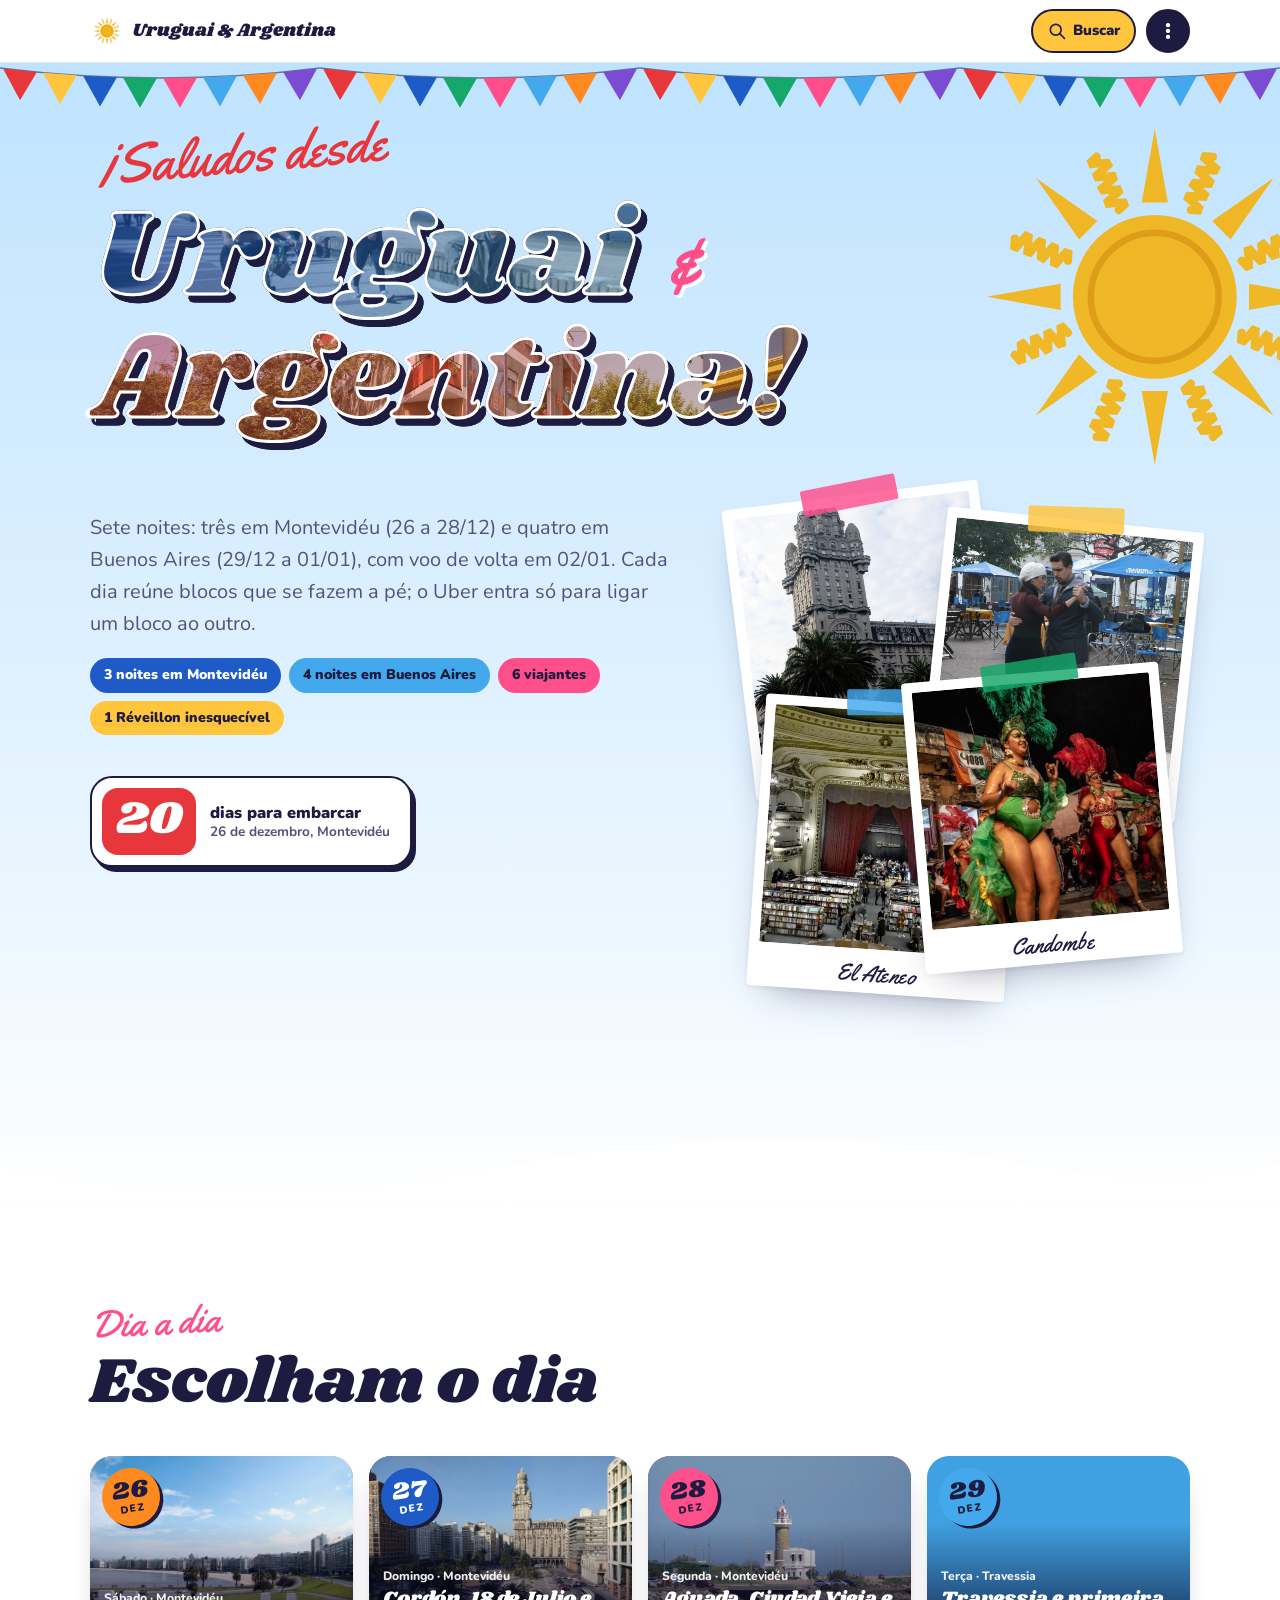
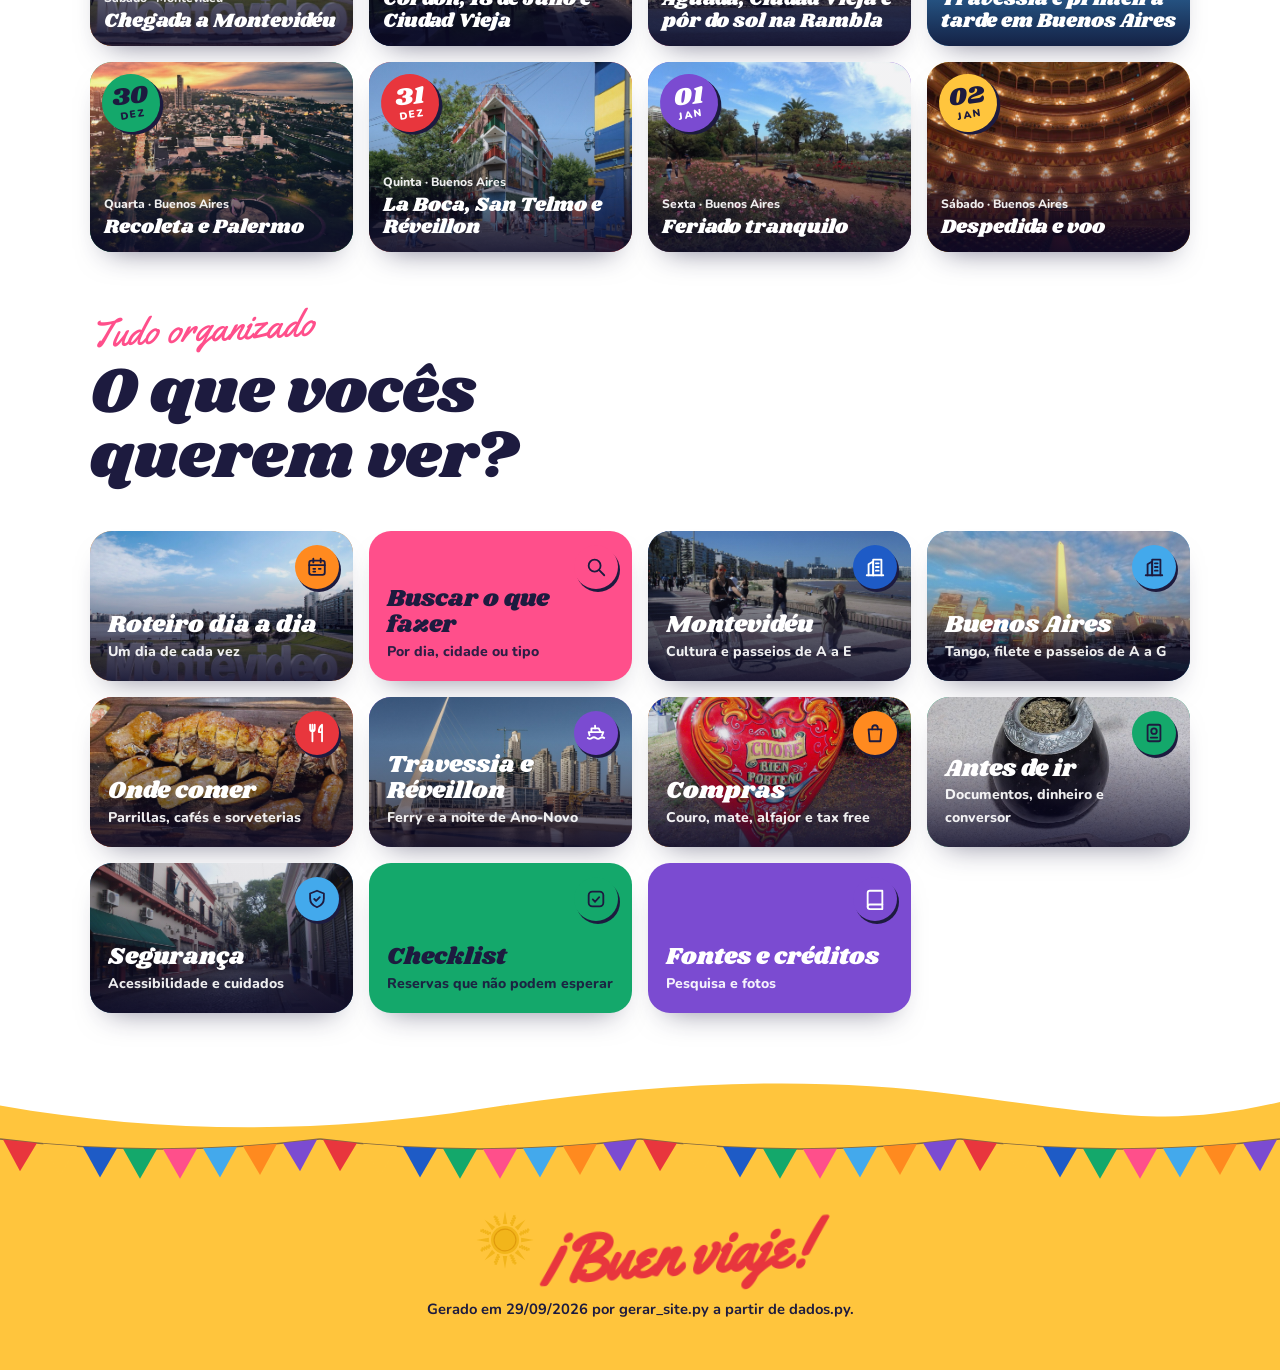
==== commit f3ad3266: "Organiza o site em páginas com menu lateral e busca - Menu de três pontos que abre uma gaveta latera" ====
--- a/docs/index.html
+++ b/docs/index.html
@@ -67,6 +67,7 @@
 
 /* ---------- Base ---------- */
 * { box-sizing: border-box; }
+[hidden] { display: none !important; }
 html { scroll-behavior: smooth; -webkit-text-size-adjust: 100%; }
 body {
   margin: 0;
@@ -123,43 +124,211 @@
 .faixa--azul .titulo-secao p, .faixa--filete .titulo-secao p, .faixa--noite .titulo-secao p { color: inherit; opacity: .9; }
 .faixa--azul .titulo-secao .script, .faixa--filete .titulo-secao .script, .faixa--noite .titulo-secao .script { color: var(--sol); }
 
-/* ---------- Topo fixo ---------- */
+/* ---------- Topo fixo e menu lateral ---------- */
 .topo {
   position: sticky;
   top: env(safe-area-inset-top, 0px);
   z-index: 40;
-  background: rgb(255 255 255 / .92);
+  background: rgb(255 255 255 / .94);
   -webkit-backdrop-filter: blur(12px);
   backdrop-filter: blur(12px);
   box-shadow: 0 1px 0 var(--linha);
 }
-.topo-in { display: flex; align-items: center; gap: 12px; max-width: 1180px; margin-inline: auto; padding-inline: var(--gutter); min-height: var(--topo); }
+.topo-in { display: flex; align-items: center; gap: 10px; max-width: 1180px; margin-inline: auto; padding-inline: var(--gutter); min-height: var(--topo); }
 .marca { display: flex; align-items: center; gap: 8px; flex: 0 0 auto; text-decoration: none; font-family: var(--f-display); font-size: 1.15rem; white-space: nowrap; }
 .marca .sol { width: 34px; height: 34px; }
-.menu {
-  display: flex;
-  gap: 4px;
+.pagina-atual {
   flex: 1;
   min-width: 0;
-  overflow-x: auto;
-  scrollbar-width: none;
-  padding: 6px 28px 6px 2px;
-  -webkit-mask-image: linear-gradient(to right, #000 86%, transparent);
-  mask-image: linear-gradient(to right, #000 86%, transparent);
-}
-.menu::-webkit-scrollbar { display: none; }
-.menu a {
-  padding: 7px 14px;
+  overflow: hidden;
+  text-overflow: ellipsis;
+  white-space: nowrap;
+  font-weight: 900;
+  color: var(--tinta-2);
+  font-size: .95rem;
+}
+.pagina-atual:not(:empty)::before { content: "·"; margin: 0 8px 0 2px; color: var(--linha); }
+.btn-topo {
+  display: inline-flex;
+  align-items: center;
+  justify-content: center;
+  gap: 6px;
+  height: 44px;
+  min-width: 44px;
+  padding: 0 14px;
   border-radius: 999px;
+  border: 2px solid var(--tinta);
+  background: var(--branco);
+  color: var(--tinta);
+  font: inherit;
+  font-weight: 900;
+  font-size: .92rem;
+  text-decoration: none;
+  cursor: pointer;
+  transition: transform .15s, box-shadow .15s;
+}
+.btn-topo:hover { transform: translateY(-1px); box-shadow: 2px 3px 0 var(--tinta); }
+.btn-topo .ico { width: 20px; height: 20px; }
+.btn-busca { background: var(--sol); }
+.btn-menu { padding: 0; width: 44px; background: var(--tinta); color: var(--branco); }
+
+.gaveta-fundo {
+  position: fixed;
+  inset: 0;
+  z-index: 60;
+  background: rgb(21 18 58 / .45);
+  opacity: 0;
+  transition: opacity .25s ease;
+}
+.gaveta {
+  position: fixed;
+  top: 0;
+  right: 0;
+  bottom: 0;
+  z-index: 61;
+  width: min(88vw, 380px);
+  overflow-y: auto;
+  overscroll-behavior: contain;
+  background: var(--branco);
+  border-radius: 28px 0 0 28px;
+  box-shadow: -20px 0 60px -20px rgb(21 18 58 / .5);
+  padding: calc(env(safe-area-inset-top, 0px) + 16px) 18px calc(env(safe-area-inset-bottom, 0px) + 24px);
+  transform: translateX(105%);
+  transition: transform .3s cubic-bezier(.2, .8, .2, 1);
+  display: grid;
+  align-content: start;
+  gap: 12px;
+}
+.gaveta.aberta { transform: translateX(0); }
+.gaveta-fundo.aberta { opacity: 1; }
+.gaveta-cab { display: flex; align-items: center; gap: 10px; font-family: var(--f-display); font-size: 1.15rem; }
+.gaveta-cab .sol { width: 36px; height: 36px; }
+.gaveta-cab b { font-weight: 400; flex: 1; }
+.btn-fechar { width: 42px; height: 42px; border-radius: 50%; border: 2px solid var(--tinta); background: var(--branco); color: var(--tinta); display: grid; place-items: center; cursor: pointer; }
+.btn-fechar .ico { width: 20px; height: 20px; }
+.gaveta-busca {
+  display: flex;
+  align-items: center;
+  gap: 10px;
+  padding: 14px 16px;
+  border-radius: 18px;
+  background: var(--sol);
+  color: var(--tinta);
+  font-weight: 900;
+  text-decoration: none;
+  box-shadow: 3px 4px 0 var(--tinta);
+  border: 2px solid var(--tinta);
+}
+.gaveta-busca .ico { width: 22px; height: 22px; }
+.gaveta-grupo { margin: 8px 0 0; font-size: .72rem; font-weight: 900; letter-spacing: .14em; text-transform: uppercase; color: var(--tinta-2); }
+.gaveta-dias { display: grid; grid-template-columns: repeat(4, minmax(0, 1fr)); gap: 8px; }
+.gaveta-dia {
+  display: grid;
+  justify-items: center;
+  padding: 6px 4px 8px;
+  border-radius: 14px;
+  background: var(--c);
+  color: var(--c-ink);
+  text-decoration: none;
+  line-height: 1.1;
+}
+.gaveta-dia small { font-size: .66rem; font-weight: 900; letter-spacing: .1em; text-transform: uppercase; }
+.gaveta-dia b { font-family: var(--f-display); font-weight: 400; font-size: 1.45rem; }
+.gaveta-dia[aria-current="true"], .gaveta-dia.hoje { outline: 3px solid var(--tinta); outline-offset: 2px; }
+.gaveta-lista { list-style: none; margin: 0; padding: 0; display: grid; gap: 2px; }
+.gaveta-lista a {
+  display: flex;
+  align-items: center;
+  gap: 12px;
+  padding: 8px 10px;
+  border-radius: 14px;
   text-decoration: none;
   font-weight: 800;
-  font-size: .92rem;
-  white-space: nowrap;
-  color: var(--tinta-2);
-  transition: background .2s, color .2s;
-}
-.menu a:hover { background: var(--nevoa); color: var(--tinta); }
-.menu a[aria-current="true"] { background: var(--tinta); color: var(--branco); }
+}
+.gaveta-lista a:hover { background: var(--nevoa); }
+.gaveta-lista a[aria-current="true"] { background: var(--nevoa); box-shadow: inset 4px 0 0 var(--c); }
+.ico-circ { width: 38px; height: 38px; border-radius: 50%; display: grid; place-items: center; background: var(--c); color: var(--c-ink); flex: 0 0 auto; }
+.ico-circ .ico { width: 20px; height: 20px; }
+.gaveta-tchau { margin: 10px 0 0; text-align: center; font-family: var(--f-script); font-size: 2rem; color: var(--vermelho); }
+
+/* ---------- Páginas ---------- */
+.js .pagina:not(.ativa) { display: none; }
+.js .pagina.ativa { animation: entrar .35s ease both; }
+@keyframes entrar { from { opacity: 0; transform: translateY(10px); } to { opacity: 1; transform: none; } }
+[id] { scroll-margin-top: calc(var(--topo) + 14px); }
+.espaco { height: clamp(36px, 6vw, 64px); }
+
+/* Painel da página inicial */
+.dia-tiles { display: grid; grid-template-columns: repeat(4, minmax(0, 1fr)); gap: 16px; }
+.dia-tile {
+  position: relative;
+  isolation: isolate;
+  overflow: hidden;
+  min-height: 190px;
+  border-radius: 22px;
+  display: grid;
+  align-content: end;
+  padding: 14px;
+  text-decoration: none;
+  color: var(--branco);
+  background: var(--c);
+  box-shadow: 0 16px 30px -18px rgb(29 27 63 / .6);
+  transition: transform .2s ease;
+}
+.dia-tile:hover { transform: translateY(-4px) rotate(-.8deg); }
+.dia-tile img { position: absolute; inset: 0; width: 100%; height: 100%; object-fit: cover; z-index: -2; }
+.dia-tile::after { content: ""; position: absolute; inset: 0; z-index: -1; background: linear-gradient(to top, rgb(12 10 40 / .85), rgb(12 10 40 / .05) 65%); }
+.dia-tile-data {
+  position: absolute;
+  top: 12px;
+  left: 12px;
+  display: grid;
+  justify-items: center;
+  width: 58px;
+  height: 58px;
+  place-content: center;
+  border-radius: 50%;
+  background: var(--c);
+  color: var(--c-ink);
+  font-size: .64rem;
+  font-weight: 900;
+  letter-spacing: .12em;
+  text-transform: uppercase;
+  line-height: 1;
+  box-shadow: 3px 3px 0 var(--tinta);
+  transform: rotate(-8deg);
+}
+.dia-tile-data b { font-family: var(--f-display); font-weight: 400; font-size: 1.55rem; letter-spacing: 0; }
+.dia-tile-txt { display: grid; gap: 2px; }
+.dia-tile-txt small { font-size: .76rem; font-weight: 800; opacity: .92; }
+.dia-tile-txt strong { font-family: var(--f-display); font-weight: 400; font-size: 1.25rem; line-height: 1.1; }
+.dia-tile.hoje { outline: 4px solid var(--c); outline-offset: 3px; }
+
+.tiles { display: grid; grid-template-columns: repeat(auto-fill, minmax(min(100%, 240px), 1fr)); gap: 16px; }
+.tile {
+  position: relative;
+  isolation: isolate;
+  overflow: hidden;
+  min-height: 150px;
+  border-radius: 22px;
+  padding: 18px;
+  display: grid;
+  align-content: end;
+  gap: 2px;
+  text-decoration: none;
+  background: var(--c);
+  color: var(--c-ink);
+  box-shadow: 0 16px 30px -18px rgb(29 27 63 / .55);
+  transition: transform .2s ease;
+}
+.tile:hover { transform: translateY(-4px); }
+.tile img { position: absolute; inset: 0; width: 100%; height: 100%; object-fit: cover; z-index: -2; }
+.tile--foto { color: var(--branco); }
+.tile--foto::after { content: ""; position: absolute; inset: 0; z-index: -1; background: linear-gradient(to top, rgb(12 10 40 / .85), rgb(12 10 40 / .1) 70%); }
+.tile-ico { position: absolute; top: 14px; right: 14px; width: 44px; height: 44px; border-radius: 50%; display: grid; place-items: center; background: var(--c); color: var(--c-ink); box-shadow: 2px 3px 0 var(--tinta); }
+.tile-ico .ico { width: 22px; height: 22px; }
+.tile strong { font-family: var(--f-display); font-weight: 400; font-size: 1.5rem; line-height: 1.1; }
+.tile small { font-weight: 800; font-size: .88rem; opacity: .92; }
 
 /* ---------- Céu (abertura) ---------- */
 .ceu {
@@ -304,7 +473,8 @@
 .premissas p { font-size: .92rem; color: var(--tinta-2); }
 
 /* ---------- Faixa de dias ---------- */
-.dias-nav { display: flex; gap: 10px; overflow-x: auto; padding: 6px 4px 14px; margin-bottom: clamp(24px, 4vw, 40px); scrollbar-width: thin; }
+.dias-nav { display: flex; gap: 10px; overflow-x: auto; padding: 8px 6px 14px; margin-bottom: clamp(24px, 4vw, 40px); scrollbar-width: none; scroll-behavior: smooth; }
+.dias-nav::-webkit-scrollbar { display: none; }
 .dia-chip {
   flex: 0 0 auto;
   display: grid;
@@ -520,7 +690,7 @@
 .bandeira-uy {
   position: absolute;
   top: 18px;
-  left: 18px;
+  right: 18px;
   width: 84px;
   height: 56px;
   border-radius: 6px;
@@ -840,13 +1010,121 @@
 /* ---------- Rodapé ---------- */
 .rodape { background: var(--sol); text-align: center; padding-block: 0 48px; overflow-x: clip; }
 .rodape .bandeirinhas { margin-bottom: 18px; }
-.rodape .tchau { display: inline-block; font-family: var(--f-script); font-size: clamp(3rem, 9vw, 5.6rem); line-height: 1; color: var(--vermelho); transform: rotate(-4deg); margin: 10px 0 12px; }
+.rodape .tchau { display: inline-block; font-family: var(--f-script); font-size: clamp(2.6rem, 7vw, 4rem); line-height: 1; color: var(--vermelho); transform: rotate(-4deg); margin: 10px 0 12px; }
 .rodape .sol { width: 70px; height: 70px; }
 .rodape p { font-weight: 700; font-size: .92rem; }
+
+
+/* ---------- Roteiro: um dia por vez ---------- */
+.js #roteiro .dia:not(.ativo) { display: none; }
+.dia-chip[aria-current="true"] { outline: 3px solid var(--tinta); outline-offset: 3px; transform: translateY(-3px); }
+.dia-nav { display: grid; grid-template-columns: minmax(0, 1fr) minmax(0, 1fr); gap: 12px; margin-top: 22px; padding-top: 18px; border-top: 2px dashed var(--linha); }
+.dia-nav a {
+  display: flex;
+  align-items: center;
+  gap: 10px;
+  padding: 12px 14px;
+  border-radius: 18px;
+  background: var(--c);
+  color: var(--c-ink);
+  text-decoration: none;
+  font-weight: 900;
+  font-size: .9rem;
+  line-height: 1.25;
+  min-width: 0;
+}
+.dia-nav a.prox { justify-content: flex-end; text-align: right; }
+.dia-nav a span { min-width: 0; }
+.dia-nav small { display: block; font-size: .68rem; letter-spacing: .1em; text-transform: uppercase; opacity: .85; }
+.dia-nav .ico { width: 22px; height: 22px; flex: 0 0 auto; }
+.sobre { margin-top: clamp(32px, 5vw, 48px); background: var(--nevoa); border-radius: var(--r); padding: 4px clamp(16px, 3vw, 24px); }
+.sobre[open] { padding-bottom: clamp(16px, 3vw, 24px); }
+.sobre summary { cursor: pointer; list-style: none; display: flex; align-items: center; justify-content: space-between; gap: 12px; padding: 14px 0; font-family: var(--f-display); font-size: 1.35rem; }
+.sobre summary::-webkit-details-marker { display: none; }
+.seta-abrir { width: 24px; height: 24px; transition: transform .2s; flex: 0 0 auto; }
+.sobre[open] .seta-abrir { transform: rotate(90deg); }
+.sobre .notas-ordem { margin-top: 8px; }
+.sobre .premissas { background: var(--branco); margin-bottom: 0; }
+
+/* ---------- Blocos que abrem e fecham ---------- */
+details.bloco > summary { list-style: none; cursor: pointer; grid-template-columns: auto minmax(0, 1fr) auto; }
+details.bloco > summary::-webkit-details-marker { display: none; }
+.abrir { width: 42px; height: 42px; border-radius: 50%; display: grid; place-items: center; background: var(--nevoa); align-self: center; transition: transform .2s, background .2s; }
+.abrir .ico { width: 22px; height: 22px; }
+details.bloco[open] .abrir { transform: rotate(90deg); background: var(--sol); }
+details.bloco:not([open]) { padding-block: clamp(14px, 2.4vw, 22px); }
+.bloco-qtd { font-size: .76rem; font-weight: 900; padding: 3px 11px; border-radius: 999px; background: var(--nevoa); color: var(--tinta-2); }
+
+.destaque { animation: destaque 1.8s ease; }
+@keyframes destaque { 0%, 60% { box-shadow: 0 0 0 5px var(--sol), var(--sombra); } 100% { box-shadow: var(--sombra); } }
+
+/* ---------- Buscar ---------- */
+.busca-caixa {
+  display: flex;
+  align-items: center;
+  gap: 10px;
+  background: var(--branco);
+  border: 3px solid var(--tinta);
+  border-radius: 999px;
+  padding: 6px 8px 6px 18px;
+  box-shadow: var(--sombra-dura);
+  max-width: 760px;
+}
+.busca-caixa > .ico { width: 24px; height: 24px; flex: 0 0 auto; color: var(--rosa); }
+.busca-caixa input {
+  flex: 1;
+  min-width: 0;
+  border: 0;
+  outline: 0;
+  background: transparent;
+  font: inherit;
+  font-size: 1.2rem;
+  font-weight: 800;
+  color: var(--tinta);
+  padding: 10px 0;
+}
+.busca-caixa input::placeholder { color: #9A97B8; font-weight: 700; }
+.busca-caixa input::-webkit-search-cancel-button { display: none; }
+.busca-caixa:focus-within { outline: 3px solid var(--rosa); outline-offset: 3px; }
+.limpar { width: 40px; height: 40px; border-radius: 50%; border: 0; background: var(--nevoa); color: var(--tinta); display: grid; place-items: center; cursor: pointer; }
+.limpar .ico { width: 18px; height: 18px; }
+.sugestoes { display: flex; flex-wrap: wrap; gap: 8px; align-items: center; margin: 16px 0 22px; }
+.sugestoes > span { font-family: var(--f-script); font-size: 1.5rem; color: var(--rosa); margin-right: 4px; }
+.sugestao { font: inherit; font-size: .88rem; font-weight: 800; padding: 5px 13px; border-radius: 999px; border: 1.5px dashed var(--tinta-2); background: rgb(255 255 255 / .7); color: var(--tinta); cursor: pointer; }
+.sugestao:hover { background: var(--branco); border-style: solid; }
+.filtros--busca .filtro-linha { flex-wrap: nowrap; overflow-x: auto; padding: 4px 2px 8px; scrollbar-width: none; -webkit-mask-image: linear-gradient(to right, #000 88%, transparent); mask-image: linear-gradient(to right, #000 88%, transparent); }
+.filtros--busca .filtro-linha::-webkit-scrollbar { display: none; }
+.filtros--busca .filtro-linha > span { flex: 0 0 auto; }
+.filtros--busca .filtro-linha > :last-child { margin-right: 40px; }
+.filtros--busca .chip { flex: 0 0 auto; }
+.resultados { display: grid; gap: 12px; }
+.res {
+  display: grid;
+  grid-template-columns: 44px minmax(0, 1fr) auto;
+  gap: 14px;
+  align-items: start;
+  background: var(--branco);
+  border-radius: 20px;
+  padding: 16px;
+  box-shadow: var(--sombra);
+}
+.res .bolinha { box-shadow: none; }
+.res-meta { display: flex; flex-wrap: wrap; gap: 6px 10px; align-items: center; font-size: .8rem; font-weight: 800; color: var(--tinta-2); margin-bottom: 4px; }
+.res-k { background: var(--t); color: var(--branco); padding: 2px 10px; border-radius: 999px; font-size: .68rem; letter-spacing: .08em; text-transform: uppercase; font-weight: 900; }
+.res h3 { margin: 0 0 4px; font-size: 1.12rem; font-weight: 900; line-height: 1.3; }
+.res p { color: var(--tinta-2); font-size: .96rem; }
+.res mark { background: var(--nota); color: inherit; border-radius: 4px; padding: 0 2px; }
+.res .mini { width: 76px; height: 76px; }
+.mais { justify-self: center; margin-top: 6px; }
+@media (max-width: 560px) {
+  .res { grid-template-columns: 40px minmax(0, 1fr); gap: 12px; }
+  .res .mini { display: none; }
+}
 
 /* ---------- Responsivo ---------- */
 @media (max-width: 960px) {
   .ceu-in { grid-template-columns: minmax(0, 1fr); }
+  .dia-tiles { grid-template-columns: repeat(2, minmax(0, 1fr)); }
   .polaroides { min-height: 0; display: grid; grid-template-columns: repeat(2, minmax(0, 1fr)); gap: 26px 18px; padding: 18px 6px 0; }
   .polaroide { position: relative; inset: auto !important; width: auto; }
   .travessia-topo { grid-template-columns: minmax(0, 1fr); }
@@ -862,6 +1140,23 @@
 }
 @media (max-width: 560px) {
   body { font-size: 1.02rem; }
+  .cultura { display: flex; overflow-x: auto; scroll-snap-type: x mandatory; gap: 14px; padding: 4px 4px 18px; margin-inline: calc(-1 * var(--gutter)); padding-inline: var(--gutter); scrollbar-width: none; }
+  .cultura::-webkit-scrollbar { display: none; }
+  .cult { flex: 0 0 82%; scroll-snap-align: center; }
+  .cult:hover { transform: none !important; }
+  .tiles { grid-template-columns: repeat(2, minmax(0, 1fr)); gap: 12px; }
+  .tile { min-height: 132px; padding: 14px; }
+  .tile strong { font-size: 1.15rem; }
+  .tile small { display: none; }
+  .tile-ico { width: 36px; height: 36px; top: 10px; right: 10px; }
+  .bandeira-uy { width: 60px; height: 40px; top: 14px; right: 14px; }
+  .dia-tile { min-height: 186px; padding: 12px; }
+  .dia-tile-data { width: 50px; height: 50px; top: 10px; left: 10px; }
+  .dia-tile-data b { font-size: 1.3rem; }
+  .dia-tile-txt strong { font-size: 1rem; }
+  .btn-busca span, .marca-txt { display: none; }
+  .btn-busca { padding: 0; width: 44px; }
+  .dia-nav { grid-template-columns: minmax(0, 1fr); }
   .parada { grid-template-columns: 40px minmax(0, 1fr); gap: 12px; }
   .bolinha { width: 40px; height: 40px; }
   .paradas::before { left: 19px; }
@@ -872,7 +1167,6 @@
   .moedas { grid-template-columns: minmax(0, 1fr); }
   .pares div { grid-template-columns: minmax(0, 1fr); gap: 4px; }
   .filete { width: 74px; opacity: .8; }
-  .marca span { display: none; }
   .contagem { padding-right: 14px; }
 }
 @media (prefers-reduced-motion: reduce) {
@@ -885,10 +1179,12 @@
 </style>
 </head>
 <body>
+<script>document.documentElement.classList.add("js")</script>
 <div id="app" data-inicio="2026-12-26" data-fim="2027-01-02">
-<header class="topo"><div class="topo-in"><a class="marca" href="#inicio"><svg class="sol" viewBox="0 0 100 100" aria-hidden="true"><g fill="#F2B51B"><path d="M73.0 53.2 L91.0 50.0 L73.0 46.8Z"/><path d="M71.2 58.8 L71.1 60.6 L71.7 60.8 L72.9 59.5 L74.1 58.1 L74.6 58.3 L74.5 60.1 L74.4 62.0 L74.9 62.2 L76.1 60.8 L77.3 59.4 L77.8 59.7 L77.7 61.5 L77.6 63.3 L78.1 63.5 L79.3 62.2 L80.5 60.8 L81.1 61.0 L80.9 62.8 L80.8 64.6 L81.4 64.9 L82.6 63.5 L83.8 62.1 L84.3 62.3 L84.2 64.2" fill="none" stroke="#F2B51B" stroke-width="2.0" stroke-linecap="round"/><path d="M64.0 68.5 L79.0 79.0 L68.5 64.0Z"/><path d="M58.8 71.2 L57.4 72.5 L57.6 73.0 L59.5 72.9 L61.3 72.7 L61.5 73.3 L60.1 74.5 L58.8 75.7 L59.0 76.2 L60.8 76.1 L62.6 76.0 L62.9 76.5 L61.5 77.7 L60.1 78.9 L60.3 79.5 L62.2 79.3 L64.0 79.2 L64.2 79.7 L62.8 80.9 L61.4 82.2 L61.7 82.7 L63.5 82.6 L65.3 82.4 L65.5 83.0 L64.2 84.2" fill="none" stroke="#F2B51B" stroke-width="2.0" stroke-linecap="round"/><path d="M46.8 73.0 L50.0 91.0 L53.2 73.0Z"/><path d="M41.2 71.2 L39.4 71.1 L39.2 71.7 L40.5 72.9 L41.9 74.1 L41.7 74.6 L39.9 74.5 L38.0 74.4 L37.8 74.9 L39.2 76.1 L40.6 77.3 L40.3 77.8 L38.5 77.7 L36.7 77.6 L36.5 78.1 L37.8 79.3 L39.2 80.5 L39.0 81.1 L37.2 80.9 L35.4 80.8 L35.1 81.4 L36.5 82.6 L37.9 83.8 L37.7 84.3 L35.8 84.2" fill="none" stroke="#F2B51B" stroke-width="2.0" stroke-linecap="round"/><path d="M31.5 64.0 L21.0 79.0 L36.0 68.5Z"/><path d="M28.8 58.8 L27.5 57.4 L27.0 57.6 L27.1 59.5 L27.3 61.3 L26.7 61.5 L25.5 60.1 L24.3 58.8 L23.8 59.0 L23.9 60.8 L24.0 62.6 L23.5 62.9 L22.3 61.5 L21.1 60.1 L20.5 60.3 L20.7 62.2 L20.8 64.0 L20.3 64.2 L19.1 62.8 L17.8 61.4 L17.3 61.7 L17.4 63.5 L17.6 65.3 L17.0 65.5 L15.8 64.2" fill="none" stroke="#F2B51B" stroke-width="2.0" stroke-linecap="round"/><path d="M27.0 46.8 L9.0 50.0 L27.0 53.2Z"/><path d="M28.8 41.2 L28.9 39.4 L28.3 39.2 L27.1 40.5 L25.9 41.9 L25.4 41.7 L25.5 39.9 L25.6 38.0 L25.1 37.8 L23.9 39.2 L22.7 40.6 L22.2 40.3 L22.3 38.5 L22.4 36.7 L21.9 36.5 L20.7 37.8 L19.5 39.2 L18.9 39.0 L19.1 37.2 L19.2 35.4 L18.6 35.1 L17.4 36.5 L16.2 37.9 L15.7 37.7 L15.8 35.8" fill="none" stroke="#F2B51B" stroke-width="2.0" stroke-linecap="round"/><path d="M36.0 31.5 L21.0 21.0 L31.5 36.0Z"/><path d="M41.2 28.8 L42.6 27.5 L42.4 27.0 L40.5 27.1 L38.7 27.3 L38.5 26.7 L39.9 25.5 L41.2 24.3 L41.0 23.8 L39.2 23.9 L37.4 24.0 L37.1 23.5 L38.5 22.3 L39.9 21.1 L39.7 20.5 L37.8 20.7 L36.0 20.8 L35.8 20.3 L37.2 19.1 L38.6 17.8 L38.3 17.3 L36.5 17.4 L34.7 17.6 L34.5 17.0 L35.8 15.8" fill="none" stroke="#F2B51B" stroke-width="2.0" stroke-linecap="round"/><path d="M53.2 27.0 L50.0 9.0 L46.8 27.0Z"/><path d="M58.8 28.8 L60.6 28.9 L60.8 28.3 L59.5 27.1 L58.1 25.9 L58.3 25.4 L60.1 25.5 L62.0 25.6 L62.2 25.1 L60.8 23.9 L59.4 22.7 L59.7 22.2 L61.5 22.3 L63.3 22.4 L63.5 21.9 L62.2 20.7 L60.8 19.5 L61.0 18.9 L62.8 19.1 L64.6 19.2 L64.9 18.6 L63.5 17.4 L62.1 16.2 L62.3 15.7 L64.2 15.8" fill="none" stroke="#F2B51B" stroke-width="2.0" stroke-linecap="round"/><path d="M68.5 36.0 L79.0 21.0 L64.0 31.5Z"/><path d="M71.2 41.2 L72.5 42.6 L73.0 42.4 L72.9 40.5 L72.7 38.7 L73.3 38.5 L74.5 39.9 L75.7 41.2 L76.2 41.0 L76.1 39.2 L76.0 37.4 L76.5 37.1 L77.7 38.5 L78.9 39.9 L79.5 39.7 L79.3 37.8 L79.2 36.0 L79.7 35.8 L80.9 37.2 L82.2 38.6 L82.7 38.3 L82.6 36.5 L82.4 34.7 L83.0 34.5 L84.2 35.8" fill="none" stroke="#F2B51B" stroke-width="2.0" stroke-linecap="round"/><circle cx="50" cy="50" r="20" fill="#F2B51B"/><circle cx="50" cy="50" r="15.6" fill="none" stroke="#E09A0C" stroke-width="1.6"/></g></svg><span>Uruguai &amp; Argentina</span></a><nav class="menu" aria-label="Seções"><a href="#roteiro">Roteiro</a><a href="#montevideu">Montevidéu</a><a href="#buenos-aires">Buenos Aires</a><a href="#comer">Onde comer</a><a href="#compras">Compras</a><a href="#travessia">Travessia e Réveillon</a><a href="#antes">Antes de ir</a><a href="#seguranca">Segurança</a><a href="#pendencias">Checklist</a><a href="#fontes">Fontes</a></nav></div></header>
-<main>
-<section class="ceu" id="inicio">
+<header class="topo"><div class="topo-in"><a class="marca" href="#inicio" aria-label="Início"><svg class="sol" viewBox="0 0 100 100" aria-hidden="true"><g fill="#F2B51B"><path d="M73.0 53.2 L91.0 50.0 L73.0 46.8Z"/><path d="M71.2 58.8 L71.1 60.6 L71.7 60.8 L72.9 59.5 L74.1 58.1 L74.6 58.3 L74.5 60.1 L74.4 62.0 L74.9 62.2 L76.1 60.8 L77.3 59.4 L77.8 59.7 L77.7 61.5 L77.6 63.3 L78.1 63.5 L79.3 62.2 L80.5 60.8 L81.1 61.0 L80.9 62.8 L80.8 64.6 L81.4 64.9 L82.6 63.5 L83.8 62.1 L84.3 62.3 L84.2 64.2" fill="none" stroke="#F2B51B" stroke-width="2.0" stroke-linecap="round"/><path d="M64.0 68.5 L79.0 79.0 L68.5 64.0Z"/><path d="M58.8 71.2 L57.4 72.5 L57.6 73.0 L59.5 72.9 L61.3 72.7 L61.5 73.3 L60.1 74.5 L58.8 75.7 L59.0 76.2 L60.8 76.1 L62.6 76.0 L62.9 76.5 L61.5 77.7 L60.1 78.9 L60.3 79.5 L62.2 79.3 L64.0 79.2 L64.2 79.7 L62.8 80.9 L61.4 82.2 L61.7 82.7 L63.5 82.6 L65.3 82.4 L65.5 83.0 L64.2 84.2" fill="none" stroke="#F2B51B" stroke-width="2.0" stroke-linecap="round"/><path d="M46.8 73.0 L50.0 91.0 L53.2 73.0Z"/><path d="M41.2 71.2 L39.4 71.1 L39.2 71.7 L40.5 72.9 L41.9 74.1 L41.7 74.6 L39.9 74.5 L38.0 74.4 L37.8 74.9 L39.2 76.1 L40.6 77.3 L40.3 77.8 L38.5 77.7 L36.7 77.6 L36.5 78.1 L37.8 79.3 L39.2 80.5 L39.0 81.1 L37.2 80.9 L35.4 80.8 L35.1 81.4 L36.5 82.6 L37.9 83.8 L37.7 84.3 L35.8 84.2" fill="none" stroke="#F2B51B" stroke-width="2.0" stroke-linecap="round"/><path d="M31.5 64.0 L21.0 79.0 L36.0 68.5Z"/><path d="M28.8 58.8 L27.5 57.4 L27.0 57.6 L27.1 59.5 L27.3 61.3 L26.7 61.5 L25.5 60.1 L24.3 58.8 L23.8 59.0 L23.9 60.8 L24.0 62.6 L23.5 62.9 L22.3 61.5 L21.1 60.1 L20.5 60.3 L20.7 62.2 L20.8 64.0 L20.3 64.2 L19.1 62.8 L17.8 61.4 L17.3 61.7 L17.4 63.5 L17.6 65.3 L17.0 65.5 L15.8 64.2" fill="none" stroke="#F2B51B" stroke-width="2.0" stroke-linecap="round"/><path d="M27.0 46.8 L9.0 50.0 L27.0 53.2Z"/><path d="M28.8 41.2 L28.9 39.4 L28.3 39.2 L27.1 40.5 L25.9 41.9 L25.4 41.7 L25.5 39.9 L25.6 38.0 L25.1 37.8 L23.9 39.2 L22.7 40.6 L22.2 40.3 L22.3 38.5 L22.4 36.7 L21.9 36.5 L20.7 37.8 L19.5 39.2 L18.9 39.0 L19.1 37.2 L19.2 35.4 L18.6 35.1 L17.4 36.5 L16.2 37.9 L15.7 37.7 L15.8 35.8" fill="none" stroke="#F2B51B" stroke-width="2.0" stroke-linecap="round"/><path d="M36.0 31.5 L21.0 21.0 L31.5 36.0Z"/><path d="M41.2 28.8 L42.6 27.5 L42.4 27.0 L40.5 27.1 L38.7 27.3 L38.5 26.7 L39.9 25.5 L41.2 24.3 L41.0 23.8 L39.2 23.9 L37.4 24.0 L37.1 23.5 L38.5 22.3 L39.9 21.1 L39.7 20.5 L37.8 20.7 L36.0 20.8 L35.8 20.3 L37.2 19.1 L38.6 17.8 L38.3 17.3 L36.5 17.4 L34.7 17.6 L34.5 17.0 L35.8 15.8" fill="none" stroke="#F2B51B" stroke-width="2.0" stroke-linecap="round"/><path d="M53.2 27.0 L50.0 9.0 L46.8 27.0Z"/><path d="M58.8 28.8 L60.6 28.9 L60.8 28.3 L59.5 27.1 L58.1 25.9 L58.3 25.4 L60.1 25.5 L62.0 25.6 L62.2 25.1 L60.8 23.9 L59.4 22.7 L59.7 22.2 L61.5 22.3 L63.3 22.4 L63.5 21.9 L62.2 20.7 L60.8 19.5 L61.0 18.9 L62.8 19.1 L64.6 19.2 L64.9 18.6 L63.5 17.4 L62.1 16.2 L62.3 15.7 L64.2 15.8" fill="none" stroke="#F2B51B" stroke-width="2.0" stroke-linecap="round"/><path d="M68.5 36.0 L79.0 21.0 L64.0 31.5Z"/><path d="M71.2 41.2 L72.5 42.6 L73.0 42.4 L72.9 40.5 L72.7 38.7 L73.3 38.5 L74.5 39.9 L75.7 41.2 L76.2 41.0 L76.1 39.2 L76.0 37.4 L76.5 37.1 L77.7 38.5 L78.9 39.9 L79.5 39.7 L79.3 37.8 L79.2 36.0 L79.7 35.8 L80.9 37.2 L82.2 38.6 L82.7 38.3 L82.6 36.5 L82.4 34.7 L83.0 34.5 L84.2 35.8" fill="none" stroke="#F2B51B" stroke-width="2.0" stroke-linecap="round"/><circle cx="50" cy="50" r="20" fill="#F2B51B"/><circle cx="50" cy="50" r="15.6" fill="none" stroke="#E09A0C" stroke-width="1.6"/></g></svg><span class="marca-txt">Uruguai &amp; Argentina</span></a><span class="pagina-atual" id="pagina-atual" aria-live="polite"></span><a class="btn-topo btn-busca" href="#buscar"><svg class="ico" viewBox="0 0 24 24" fill="none" stroke="currentColor" stroke-width="2" stroke-linecap="round" stroke-linejoin="round" aria-hidden="true"><circle cx="10.5" cy="10.5" r="6.5"/><path d="M15.5 15.5L21 21"/></svg><span>Buscar</span></a><button class="btn-topo btn-menu" id="btn-menu" type="button" aria-controls="gaveta" aria-expanded="false" aria-label="Abrir menu"><svg class="ico" viewBox="0 0 24 24" fill="none" stroke="currentColor" stroke-width="2" stroke-linecap="round" stroke-linejoin="round" aria-hidden="true"><circle cx="12" cy="5" r="1.6" fill="currentColor"/><circle cx="12" cy="12" r="1.6" fill="currentColor"/><circle cx="12" cy="19" r="1.6" fill="currentColor"/></svg></button></div></header>
+<div class="gaveta-fundo" id="gaveta-fundo" hidden></div><nav class="gaveta" id="gaveta" aria-label="Menu do site" hidden><div class="gaveta-cab"><svg class="sol" viewBox="0 0 100 100" aria-hidden="true"><g fill="#F2B51B"><path d="M73.0 53.2 L91.0 50.0 L73.0 46.8Z"/><path d="M71.2 58.8 L71.1 60.6 L71.7 60.8 L72.9 59.5 L74.1 58.1 L74.6 58.3 L74.5 60.1 L74.4 62.0 L74.9 62.2 L76.1 60.8 L77.3 59.4 L77.8 59.7 L77.7 61.5 L77.6 63.3 L78.1 63.5 L79.3 62.2 L80.5 60.8 L81.1 61.0 L80.9 62.8 L80.8 64.6 L81.4 64.9 L82.6 63.5 L83.8 62.1 L84.3 62.3 L84.2 64.2" fill="none" stroke="#F2B51B" stroke-width="2.0" stroke-linecap="round"/><path d="M64.0 68.5 L79.0 79.0 L68.5 64.0Z"/><path d="M58.8 71.2 L57.4 72.5 L57.6 73.0 L59.5 72.9 L61.3 72.7 L61.5 73.3 L60.1 74.5 L58.8 75.7 L59.0 76.2 L60.8 76.1 L62.6 76.0 L62.9 76.5 L61.5 77.7 L60.1 78.9 L60.3 79.5 L62.2 79.3 L64.0 79.2 L64.2 79.7 L62.8 80.9 L61.4 82.2 L61.7 82.7 L63.5 82.6 L65.3 82.4 L65.5 83.0 L64.2 84.2" fill="none" stroke="#F2B51B" stroke-width="2.0" stroke-linecap="round"/><path d="M46.8 73.0 L50.0 91.0 L53.2 73.0Z"/><path d="M41.2 71.2 L39.4 71.1 L39.2 71.7 L40.5 72.9 L41.9 74.1 L41.7 74.6 L39.9 74.5 L38.0 74.4 L37.8 74.9 L39.2 76.1 L40.6 77.3 L40.3 77.8 L38.5 77.7 L36.7 77.6 L36.5 78.1 L37.8 79.3 L39.2 80.5 L39.0 81.1 L37.2 80.9 L35.4 80.8 L35.1 81.4 L36.5 82.6 L37.9 83.8 L37.7 84.3 L35.8 84.2" fill="none" stroke="#F2B51B" stroke-width="2.0" stroke-linecap="round"/><path d="M31.5 64.0 L21.0 79.0 L36.0 68.5Z"/><path d="M28.8 58.8 L27.5 57.4 L27.0 57.6 L27.1 59.5 L27.3 61.3 L26.7 61.5 L25.5 60.1 L24.3 58.8 L23.8 59.0 L23.9 60.8 L24.0 62.6 L23.5 62.9 L22.3 61.5 L21.1 60.1 L20.5 60.3 L20.7 62.2 L20.8 64.0 L20.3 64.2 L19.1 62.8 L17.8 61.4 L17.3 61.7 L17.4 63.5 L17.6 65.3 L17.0 65.5 L15.8 64.2" fill="none" stroke="#F2B51B" stroke-width="2.0" stroke-linecap="round"/><path d="M27.0 46.8 L9.0 50.0 L27.0 53.2Z"/><path d="M28.8 41.2 L28.9 39.4 L28.3 39.2 L27.1 40.5 L25.9 41.9 L25.4 41.7 L25.5 39.9 L25.6 38.0 L25.1 37.8 L23.9 39.2 L22.7 40.6 L22.2 40.3 L22.3 38.5 L22.4 36.7 L21.9 36.5 L20.7 37.8 L19.5 39.2 L18.9 39.0 L19.1 37.2 L19.2 35.4 L18.6 35.1 L17.4 36.5 L16.2 37.9 L15.7 37.7 L15.8 35.8" fill="none" stroke="#F2B51B" stroke-width="2.0" stroke-linecap="round"/><path d="M36.0 31.5 L21.0 21.0 L31.5 36.0Z"/><path d="M41.2 28.8 L42.6 27.5 L42.4 27.0 L40.5 27.1 L38.7 27.3 L38.5 26.7 L39.9 25.5 L41.2 24.3 L41.0 23.8 L39.2 23.9 L37.4 24.0 L37.1 23.5 L38.5 22.3 L39.9 21.1 L39.7 20.5 L37.8 20.7 L36.0 20.8 L35.8 20.3 L37.2 19.1 L38.6 17.8 L38.3 17.3 L36.5 17.4 L34.7 17.6 L34.5 17.0 L35.8 15.8" fill="none" stroke="#F2B51B" stroke-width="2.0" stroke-linecap="round"/><path d="M53.2 27.0 L50.0 9.0 L46.8 27.0Z"/><path d="M58.8 28.8 L60.6 28.9 L60.8 28.3 L59.5 27.1 L58.1 25.9 L58.3 25.4 L60.1 25.5 L62.0 25.6 L62.2 25.1 L60.8 23.9 L59.4 22.7 L59.7 22.2 L61.5 22.3 L63.3 22.4 L63.5 21.9 L62.2 20.7 L60.8 19.5 L61.0 18.9 L62.8 19.1 L64.6 19.2 L64.9 18.6 L63.5 17.4 L62.1 16.2 L62.3 15.7 L64.2 15.8" fill="none" stroke="#F2B51B" stroke-width="2.0" stroke-linecap="round"/><path d="M68.5 36.0 L79.0 21.0 L64.0 31.5Z"/><path d="M71.2 41.2 L72.5 42.6 L73.0 42.4 L72.9 40.5 L72.7 38.7 L73.3 38.5 L74.5 39.9 L75.7 41.2 L76.2 41.0 L76.1 39.2 L76.0 37.4 L76.5 37.1 L77.7 38.5 L78.9 39.9 L79.5 39.7 L79.3 37.8 L79.2 36.0 L79.7 35.8 L80.9 37.2 L82.2 38.6 L82.7 38.3 L82.6 36.5 L82.4 34.7 L83.0 34.5 L84.2 35.8" fill="none" stroke="#F2B51B" stroke-width="2.0" stroke-linecap="round"/><circle cx="50" cy="50" r="20" fill="#F2B51B"/><circle cx="50" cy="50" r="15.6" fill="none" stroke="#E09A0C" stroke-width="1.6"/></g></svg><b>Uruguai &amp; Argentina</b><button class="btn-fechar" id="btn-fechar" type="button" aria-label="Fechar menu"><svg class="ico" viewBox="0 0 24 24" fill="none" stroke="currentColor" stroke-width="2" stroke-linecap="round" stroke-linejoin="round" aria-hidden="true"><path d="M6 6l12 12M18 6L6 18"/></svg></button></div><a class="gaveta-busca" href="#buscar"><svg class="ico" viewBox="0 0 24 24" fill="none" stroke="currentColor" stroke-width="2" stroke-linecap="round" stroke-linejoin="round" aria-hidden="true"><circle cx="10.5" cy="10.5" r="6.5"/><path d="M15.5 15.5L21 21"/></svg><span>O que dá pra fazer hoje?</span></a><p class="gaveta-grupo">Dia a dia</p><div class="gaveta-dias"><a class="gaveta-dia cor-laranja" href="#d26" data-data="2026-12-26"><small>Sáb</small><b>26</b></a><a class="gaveta-dia cor-azul" href="#d27" data-data="2026-12-27"><small>Dom</small><b>27</b></a><a class="gaveta-dia cor-rosa" href="#d28" data-data="2026-12-28"><small>Seg</small><b>28</b></a><a class="gaveta-dia cor-celeste" href="#d29" data-data="2026-12-29"><small>Ter</small><b>29</b></a><a class="gaveta-dia cor-verde" href="#d30" data-data="2026-12-30"><small>Qua</small><b>30</b></a><a class="gaveta-dia cor-vermelho" href="#d31" data-data="2026-12-31"><small>Qui</small><b>31</b></a><a class="gaveta-dia cor-roxo" href="#d01" data-data="2027-01-01"><small>Sex</small><b>01</b></a><a class="gaveta-dia cor-sol" href="#d02" data-data="2027-01-02"><small>Sáb</small><b>02</b></a></div><p class="gaveta-grupo">Páginas</p><ul class="gaveta-lista"><li><a class="cor-sol" href="#inicio" data-pagina="inicio"><span class="ico-circ"><svg class="ico" viewBox="0 0 24 24" fill="none" stroke="currentColor" stroke-width="2" stroke-linecap="round" stroke-linejoin="round" aria-hidden="true"><path d="M3 11l9-7 9 7"/><path d="M5.5 9.5V20h13V9.5"/><path d="M10 20v-5h4v5"/></svg></span>Início</a></li><li><a class="cor-laranja" href="#roteiro" data-pagina="roteiro"><span class="ico-circ"><svg class="ico" viewBox="0 0 24 24" fill="none" stroke="currentColor" stroke-width="2" stroke-linecap="round" stroke-linejoin="round" aria-hidden="true"><rect x="3.5" y="5" width="17" height="15.5" rx="2.5"/><path d="M3.5 10h17M8 3v4M16 3v4"/><path d="M8 14h2M14 14h2M8 17h2"/></svg></span>Roteiro dia a dia</a></li><li><a class="cor-rosa" href="#buscar" data-pagina="buscar"><span class="ico-circ"><svg class="ico" viewBox="0 0 24 24" fill="none" stroke="currentColor" stroke-width="2" stroke-linecap="round" stroke-linejoin="round" aria-hidden="true"><circle cx="10.5" cy="10.5" r="6.5"/><path d="M15.5 15.5L21 21"/></svg></span>Buscar o que fazer</a></li><li><a class="cor-azul" href="#montevideu" data-pagina="montevideu"><span class="ico-circ"><svg class="ico" viewBox="0 0 24 24" fill="none" stroke="currentColor" stroke-width="2" stroke-linecap="round" stroke-linejoin="round" aria-hidden="true"><path d="M3 21h18"/><path d="M5 21V9l5-3v15"/><path d="M10 21V4h9v17"/><path d="M13 8h3M13 12h3M13 16h3"/></svg></span>Montevidéu</a></li><li><a class="cor-celeste" href="#buenos-aires" data-pagina="buenos-aires"><span class="ico-circ"><svg class="ico" viewBox="0 0 24 24" fill="none" stroke="currentColor" stroke-width="2" stroke-linecap="round" stroke-linejoin="round" aria-hidden="true"><path d="M3 21h18"/><path d="M5 21V9l5-3v15"/><path d="M10 21V4h9v17"/><path d="M13 8h3M13 12h3M13 16h3"/></svg></span>Buenos Aires</a></li><li><a class="cor-vermelho" href="#comer" data-pagina="comer"><span class="ico-circ"><svg class="ico" viewBox="0 0 24 24" fill="none" stroke="currentColor" stroke-width="2" stroke-linecap="round" stroke-linejoin="round" aria-hidden="true"><path d="M7 3v7M4.5 3v4.5a2.5 2.5 0 0 0 5 0V3M7 10v11"/><path d="M17.5 21V3c-2.2 1.6-3.5 4.3-3.5 8h3.5"/></svg></span>Onde comer</a></li><li><a class="cor-roxo" href="#travessia" data-pagina="travessia"><span class="ico-circ"><svg class="ico" viewBox="0 0 24 24" fill="none" stroke="currentColor" stroke-width="2" stroke-linecap="round" stroke-linejoin="round" aria-hidden="true"><path d="M3 17.5c1.5 1.2 3 1.2 4.5 0s3-1.2 4.5 0 3 1.2 4.5 0 3-1.2 4.5 0"/><path d="M5 14.5L4 11h16l-1.5 3.5"/><path d="M7 11V7h8l2 4"/><path d="M11 7V4"/></svg></span>Travessia e Réveillon</a></li><li><a class="cor-laranja" href="#compras" data-pagina="compras"><span class="ico-circ"><svg class="ico" viewBox="0 0 24 24" fill="none" stroke="currentColor" stroke-width="2" stroke-linecap="round" stroke-linejoin="round" aria-hidden="true"><path d="M5 8h14l-1.2 13H6.2z"/><path d="M9 8V6.5a3 3 0 0 1 6 0V8"/></svg></span>Compras</a></li><li><a class="cor-verde" href="#antes" data-pagina="antes"><span class="ico-circ"><svg class="ico" viewBox="0 0 24 24" fill="none" stroke="currentColor" stroke-width="2" stroke-linecap="round" stroke-linejoin="round" aria-hidden="true"><rect x="5" y="3" width="14" height="18" rx="2"/><circle cx="12" cy="10" r="3"/><path d="M8.5 17h7"/></svg></span>Antes de ir</a></li><li><a class="cor-celeste" href="#seguranca" data-pagina="seguranca"><span class="ico-circ"><svg class="ico" viewBox="0 0 24 24" fill="none" stroke="currentColor" stroke-width="2" stroke-linecap="round" stroke-linejoin="round" aria-hidden="true"><path d="M12 3l7.5 3v5.5c0 4.6-3.2 8-7.5 9.5-4.3-1.5-7.5-4.9-7.5-9.5V6z"/><path d="M9 12l2 2 4-4"/></svg></span>Segurança</a></li><li><a class="cor-verde" href="#pendencias" data-pagina="pendencias"><span class="ico-circ"><svg class="ico" viewBox="0 0 24 24" fill="none" stroke="currentColor" stroke-width="2" stroke-linecap="round" stroke-linejoin="round" aria-hidden="true"><rect x="4" y="4" width="16" height="16" rx="4"/><path d="M8.5 12.5l2.5 2.5 4.5-5"/></svg></span>Checklist</a></li><li><a class="cor-roxo" href="#fontes" data-pagina="fontes"><span class="ico-circ"><svg class="ico" viewBox="0 0 24 24" fill="none" stroke="currentColor" stroke-width="2" stroke-linecap="round" stroke-linejoin="round" aria-hidden="true"><path d="M4 5.5A2.5 2.5 0 0 1 6.5 3H20v15H6.5A2.5 2.5 0 0 0 4 20.5z"/><path d="M4 20.5A2.5 2.5 0 0 0 6.5 23H20v-5"/></svg></span>Fontes e créditos</a></li></ul><p class="gaveta-tchau">¡Buen viaje!</p></nav>
+<main><section class="pagina" id="inicio" data-titulo="Início">
+<div class="ceu">
   <div class="bandeirinhas" aria-hidden="true"></div>
   <svg class="sol-ceu" viewBox="0 0 100 100" aria-hidden="true"><g fill="#F2B51B"><path d="M73.0 53.2 L91.0 50.0 L73.0 46.8Z"/><path d="M71.2 58.8 L71.1 60.6 L71.7 60.8 L72.9 59.5 L74.1 58.1 L74.6 58.3 L74.5 60.1 L74.4 62.0 L74.9 62.2 L76.1 60.8 L77.3 59.4 L77.8 59.7 L77.7 61.5 L77.6 63.3 L78.1 63.5 L79.3 62.2 L80.5 60.8 L81.1 61.0 L80.9 62.8 L80.8 64.6 L81.4 64.9 L82.6 63.5 L83.8 62.1 L84.3 62.3 L84.2 64.2" fill="none" stroke="#F2B51B" stroke-width="2.0" stroke-linecap="round"/><path d="M64.0 68.5 L79.0 79.0 L68.5 64.0Z"/><path d="M58.8 71.2 L57.4 72.5 L57.6 73.0 L59.5 72.9 L61.3 72.7 L61.5 73.3 L60.1 74.5 L58.8 75.7 L59.0 76.2 L60.8 76.1 L62.6 76.0 L62.9 76.5 L61.5 77.7 L60.1 78.9 L60.3 79.5 L62.2 79.3 L64.0 79.2 L64.2 79.7 L62.8 80.9 L61.4 82.2 L61.7 82.7 L63.5 82.6 L65.3 82.4 L65.5 83.0 L64.2 84.2" fill="none" stroke="#F2B51B" stroke-width="2.0" stroke-linecap="round"/><path d="M46.8 73.0 L50.0 91.0 L53.2 73.0Z"/><path d="M41.2 71.2 L39.4 71.1 L39.2 71.7 L40.5 72.9 L41.9 74.1 L41.7 74.6 L39.9 74.5 L38.0 74.4 L37.8 74.9 L39.2 76.1 L40.6 77.3 L40.3 77.8 L38.5 77.7 L36.7 77.6 L36.5 78.1 L37.8 79.3 L39.2 80.5 L39.0 81.1 L37.2 80.9 L35.4 80.8 L35.1 81.4 L36.5 82.6 L37.9 83.8 L37.7 84.3 L35.8 84.2" fill="none" stroke="#F2B51B" stroke-width="2.0" stroke-linecap="round"/><path d="M31.5 64.0 L21.0 79.0 L36.0 68.5Z"/><path d="M28.8 58.8 L27.5 57.4 L27.0 57.6 L27.1 59.5 L27.3 61.3 L26.7 61.5 L25.5 60.1 L24.3 58.8 L23.8 59.0 L23.9 60.8 L24.0 62.6 L23.5 62.9 L22.3 61.5 L21.1 60.1 L20.5 60.3 L20.7 62.2 L20.8 64.0 L20.3 64.2 L19.1 62.8 L17.8 61.4 L17.3 61.7 L17.4 63.5 L17.6 65.3 L17.0 65.5 L15.8 64.2" fill="none" stroke="#F2B51B" stroke-width="2.0" stroke-linecap="round"/><path d="M27.0 46.8 L9.0 50.0 L27.0 53.2Z"/><path d="M28.8 41.2 L28.9 39.4 L28.3 39.2 L27.1 40.5 L25.9 41.9 L25.4 41.7 L25.5 39.9 L25.6 38.0 L25.1 37.8 L23.9 39.2 L22.7 40.6 L22.2 40.3 L22.3 38.5 L22.4 36.7 L21.9 36.5 L20.7 37.8 L19.5 39.2 L18.9 39.0 L19.1 37.2 L19.2 35.4 L18.6 35.1 L17.4 36.5 L16.2 37.9 L15.7 37.7 L15.8 35.8" fill="none" stroke="#F2B51B" stroke-width="2.0" stroke-linecap="round"/><path d="M36.0 31.5 L21.0 21.0 L31.5 36.0Z"/><path d="M41.2 28.8 L42.6 27.5 L42.4 27.0 L40.5 27.1 L38.7 27.3 L38.5 26.7 L39.9 25.5 L41.2 24.3 L41.0 23.8 L39.2 23.9 L37.4 24.0 L37.1 23.5 L38.5 22.3 L39.9 21.1 L39.7 20.5 L37.8 20.7 L36.0 20.8 L35.8 20.3 L37.2 19.1 L38.6 17.8 L38.3 17.3 L36.5 17.4 L34.7 17.6 L34.5 17.0 L35.8 15.8" fill="none" stroke="#F2B51B" stroke-width="2.0" stroke-linecap="round"/><path d="M53.2 27.0 L50.0 9.0 L46.8 27.0Z"/><path d="M58.8 28.8 L60.6 28.9 L60.8 28.3 L59.5 27.1 L58.1 25.9 L58.3 25.4 L60.1 25.5 L62.0 25.6 L62.2 25.1 L60.8 23.9 L59.4 22.7 L59.7 22.2 L61.5 22.3 L63.3 22.4 L63.5 21.9 L62.2 20.7 L60.8 19.5 L61.0 18.9 L62.8 19.1 L64.6 19.2 L64.9 18.6 L63.5 17.4 L62.1 16.2 L62.3 15.7 L64.2 15.8" fill="none" stroke="#F2B51B" stroke-width="2.0" stroke-linecap="round"/><path d="M68.5 36.0 L79.0 21.0 L64.0 31.5Z"/><path d="M71.2 41.2 L72.5 42.6 L73.0 42.4 L72.9 40.5 L72.7 38.7 L73.3 38.5 L74.5 39.9 L75.7 41.2 L76.2 41.0 L76.1 39.2 L76.0 37.4 L76.5 37.1 L77.7 38.5 L78.9 39.9 L79.5 39.7 L79.3 37.8 L79.2 36.0 L79.7 35.8 L80.9 37.2 L82.2 38.6 L82.7 38.3 L82.6 36.5 L82.4 34.7 L83.0 34.5 L84.2 35.8" fill="none" stroke="#F2B51B" stroke-width="2.0" stroke-linecap="round"/><circle cx="50" cy="50" r="20" fill="#F2B51B"/><circle cx="50" cy="50" r="15.6" fill="none" stroke="#E09A0C" stroke-width="1.6"/></g></svg>
   <div class="wrap ceu-in">
@@ -909,15 +1205,16 @@
     <div class="polaroides"><figure class="polaroide"><img src="fotos/salvo.jpg" alt="Palacio Salvo"><figcaption>Palacio Salvo</figcaption></figure><figure class="polaroide"><img src="fotos/tango.jpg" alt="Tango em San Telmo"><figcaption>Tango em San Telmo</figcaption></figure><figure class="polaroide"><img src="fotos/ateneo.jpg" alt="El Ateneo"><figcaption>El Ateneo</figcaption></figure><figure class="polaroide"><img src="fotos/candombe.jpg" alt="Candombe"><figcaption>Candombe</figcaption></figure></div>
   </div>
   <svg class="onda" viewBox="0 0 1440 90" preserveAspectRatio="none" aria-hidden="true"><path d="M0 50 C 180 90 360 90 540 55 S 900 5 1080 35 S 1320 80 1440 45 V90 H0Z" fill="var(--papel)"/></svg>
-</section><section class="faixa faixa--papel" id="roteiro">
+</div><div class="faixa faixa--papel">
 <div class="wrap">
-  <div class="titulo-secao"><span class="script">Dia a dia</span><h2>Oito dias de alegria</h2><p>Cada período tem de três a cinco pontos, todos a pé dentro do mesmo bloco. Sorvete, café e lanche entram como paradas no caminho.</p></div>
-  <ul class="notas-ordem" aria-label="Por que os passeios estão nesta ordem"><li class="nota-ordem cor-sol"><b>Dom 27/12</b>É o único dia da Feria de Tristán Narvaja, por isso ele mistura feira, Av. 18 de Julio e Ciudad Vieja.</li><li class="nota-ordem cor-rosa"><b>Seg 28/12</b>É o único dia útil pleno em Montevidéu: nela ficam o Palacio Legislativo (só seg–sex) e a maioria dos museus.</li><li class="nota-ordem cor-celeste"><b>Qua 30/12</b>É o único dia de Buenos Aires com museus abertos e sem feriado: Recoleta, MALBA (meia entrada às quartas) e Museo Evita.</li><li class="nota-ordem cor-verde"><b>Qui 31/12 e Sex 01/01</b>Museus, teatros e reservas fechados no padrão dos últimos anos. São dias ao ar livre, com o Réveillon. As exceções de 01/01 (Ecoparque e Salón 1923) ainda dependem de confirmação.</li><li class="nota-ordem cor-laranja"><b>Domingos</b>A Feria de San Telmo é só aos domingos e não cai na estadia; San Telmo entra pelo Mercado e pela rua Defensa.</li></ul>
-  <div class="premissas">
-    <h3>Premissas do roteiro</h3>
-    <ul><li>Chegada a Montevidéu na tarde ou noite de 26/12, com hotel no Centro/Ciudad Vieja ou em Pocitos.</li><li>Travessia em 29/12 pela Buquebus direta, com saída de manhã (o horário de dezembro ainda não foi publicado).</li><li>Voo de volta em 02/01 no fim da tarde ou à noite, saindo de Ezeiza.</li><li>Seis adultos, sem restrição de mobilidade, com ritmo de 5 a 7 horas de caminhada por dia.</li></ul>
-    <p><abbr class="nc" title="não confirmado">n/c</abbr> = não confirmado. Distâncias e tempos a pé são estimativas feitas a partir de mapas. Vários locais ainda não divulgaram o horário de fim de ano: onde aparece <abbr class="nc" title="não confirmado">n/c</abbr>, a informação não foi confirmada e precisa ser conferida em dezembro.</p>
-  </div>
+  <div class="titulo-secao"><span class="script">Dia a dia</span><h2>Escolham o dia</h2></div>
+  <div class="dia-tiles"><a class="dia-tile cor-laranja" href="#d26" data-data="2026-12-26"><img src="fotos/letras.jpg" alt="Letreiro Montevideo, em Pocitos" loading="lazy" decoding="async"><span class="dia-tile-data"><b>26</b>dez</span><span class="dia-tile-txt"><small>Sábado · Montevidéu</small><strong>Chegada a Montevidéu</strong></span></a><a class="dia-tile cor-azul" href="#d27" data-data="2026-12-27"><img src="fotos/plaza-independencia.jpg" alt="Plaza Independencia e Palacio Salvo" loading="lazy" decoding="async"><span class="dia-tile-data"><b>27</b>dez</span><span class="dia-tile-txt"><small>Domingo · Montevidéu</small><strong>Cordón, 18 de Julio e Ciudad Vieja</strong></span></a><a class="dia-tile cor-rosa" href="#d28" data-data="2026-12-28"><img src="fotos/faro.jpg" alt="Farol de Punta Carretas" loading="lazy" decoding="async"><span class="dia-tile-data"><b>28</b>dez</span><span class="dia-tile-txt"><small>Segunda · Montevidéu</small><strong>Aguada, Ciudad Vieja e pôr do sol na Rambla</strong></span></a><a class="dia-tile cor-celeste" href="#d29" data-data="2026-12-29"><img src="fotos/buquebus.jpg" alt="Ferry da Buquebus no Rio da Prata" loading="lazy" decoding="async"><span class="dia-tile-data"><b>29</b>dez</span><span class="dia-tile-txt"><small>Terça · Travessia</small><strong>Travessia e primeira tarde em Buenos Aires</strong></span></a><a class="dia-tile cor-verde" href="#d30" data-data="2026-12-30"><img src="fotos/floralis.jpg" alt="Floralis Genérica, a flor de aço de 23 m da Recoleta" loading="lazy" decoding="async"><span class="dia-tile-data"><b>30</b>dez</span><span class="dia-tile-txt"><small>Quarta · Buenos Aires</small><strong>Recoleta e Palermo</strong></span></a><a class="dia-tile cor-vermelho" href="#d31" data-data="2026-12-31"><img src="fotos/caminito.jpg" alt="Caminito: casas pintadas com sobras de tinta dos barcos" loading="lazy" decoding="async"><span class="dia-tile-data"><b>31</b>dez</span><span class="dia-tile-txt"><small>Quinta · Buenos Aires</small><strong>La Boca, San Telmo e Réveillon</strong></span></a><a class="dia-tile cor-roxo" href="#d01" data-data="2027-01-01"><img src="fotos/rosedal.jpg" alt="Rosedal de Palermo" loading="lazy" decoding="async"><span class="dia-tile-data"><b>01</b>jan</span><span class="dia-tile-txt"><small>Sexta · Buenos Aires</small><strong>Feriado tranquilo</strong></span></a><a class="dia-tile cor-sol" href="#d02" data-data="2027-01-02"><img src="fotos/colon.jpg" alt="Sala do Teatro Colón, inaugurado em 1908" loading="lazy" decoding="async"><span class="dia-tile-data"><b>02</b>jan</span><span class="dia-tile-txt"><small>Sábado · Buenos Aires</small><strong>Despedida e voo</strong></span></a></div>
+  <div class="espaco"></div>
+  <div class="titulo-secao"><span class="script">Tudo organizado</span><h2>O que vocês querem ver?</h2></div>
+  <div class="tiles"><a class="tile cor-laranja tile--foto" href="#roteiro"><img src="fotos/letras.jpg" alt="Roteiro dia a dia" loading="lazy" decoding="async"><span class="tile-ico"><svg class="ico" viewBox="0 0 24 24" fill="none" stroke="currentColor" stroke-width="2" stroke-linecap="round" stroke-linejoin="round" aria-hidden="true"><rect x="3.5" y="5" width="17" height="15.5" rx="2.5"/><path d="M3.5 10h17M8 3v4M16 3v4"/><path d="M8 14h2M14 14h2M8 17h2"/></svg></span><strong>Roteiro dia a dia</strong><small>Um dia de cada vez</small></a><a class="tile cor-rosa" href="#buscar"><span class="tile-ico"><svg class="ico" viewBox="0 0 24 24" fill="none" stroke="currentColor" stroke-width="2" stroke-linecap="round" stroke-linejoin="round" aria-hidden="true"><circle cx="10.5" cy="10.5" r="6.5"/><path d="M15.5 15.5L21 21"/></svg></span><strong>Buscar o que fazer</strong><small>Por dia, cidade ou tipo</small></a><a class="tile cor-azul tile--foto" href="#montevideu"><img src="fotos/rambla.jpg" alt="Montevidéu" loading="lazy" decoding="async"><span class="tile-ico"><svg class="ico" viewBox="0 0 24 24" fill="none" stroke="currentColor" stroke-width="2" stroke-linecap="round" stroke-linejoin="round" aria-hidden="true"><path d="M3 21h18"/><path d="M5 21V9l5-3v15"/><path d="M10 21V4h9v17"/><path d="M13 8h3M13 12h3M13 16h3"/></svg></span><strong>Montevidéu</strong><small>Cultura e passeios de A a E</small></a><a class="tile cor-celeste tile--foto" href="#buenos-aires"><img src="fotos/obelisco.jpg" alt="Buenos Aires" loading="lazy" decoding="async"><span class="tile-ico"><svg class="ico" viewBox="0 0 24 24" fill="none" stroke="currentColor" stroke-width="2" stroke-linecap="round" stroke-linejoin="round" aria-hidden="true"><path d="M3 21h18"/><path d="M5 21V9l5-3v15"/><path d="M10 21V4h9v17"/><path d="M13 8h3M13 12h3M13 16h3"/></svg></span><strong>Buenos Aires</strong><small>Tango, filete e passeios de A a G</small></a><a class="tile cor-vermelho tile--foto" href="#comer"><img src="fotos/asado.jpg" alt="Onde comer" loading="lazy" decoding="async"><span class="tile-ico"><svg class="ico" viewBox="0 0 24 24" fill="none" stroke="currentColor" stroke-width="2" stroke-linecap="round" stroke-linejoin="round" aria-hidden="true"><path d="M7 3v7M4.5 3v4.5a2.5 2.5 0 0 0 5 0V3M7 10v11"/><path d="M17.5 21V3c-2.2 1.6-3.5 4.3-3.5 8h3.5"/></svg></span><strong>Onde comer</strong><small>Parrillas, cafés e sorveterias</small></a><a class="tile cor-roxo tile--foto" href="#travessia"><img src="fotos/puente-mujer.jpg" alt="Travessia e Réveillon" loading="lazy" decoding="async"><span class="tile-ico"><svg class="ico" viewBox="0 0 24 24" fill="none" stroke="currentColor" stroke-width="2" stroke-linecap="round" stroke-linejoin="round" aria-hidden="true"><path d="M3 17.5c1.5 1.2 3 1.2 4.5 0s3-1.2 4.5 0 3 1.2 4.5 0 3-1.2 4.5 0"/><path d="M5 14.5L4 11h16l-1.5 3.5"/><path d="M7 11V7h8l2 4"/><path d="M11 7V4"/></svg></span><strong>Travessia e Réveillon</strong><small>Ferry e a noite de Ano-Novo</small></a><a class="tile cor-laranja tile--foto" href="#compras"><img src="fotos/filete.jpg" alt="Compras" loading="lazy" decoding="async"><span class="tile-ico"><svg class="ico" viewBox="0 0 24 24" fill="none" stroke="currentColor" stroke-width="2" stroke-linecap="round" stroke-linejoin="round" aria-hidden="true"><path d="M5 8h14l-1.2 13H6.2z"/><path d="M9 8V6.5a3 3 0 0 1 6 0V8"/></svg></span><strong>Compras</strong><small>Couro, mate, alfajor e tax free</small></a><a class="tile cor-verde tile--foto" href="#antes"><img src="fotos/mate.jpg" alt="Antes de ir" loading="lazy" decoding="async"><span class="tile-ico"><svg class="ico" viewBox="0 0 24 24" fill="none" stroke="currentColor" stroke-width="2" stroke-linecap="round" stroke-linejoin="round" aria-hidden="true"><rect x="5" y="3" width="14" height="18" rx="2"/><circle cx="12" cy="10" r="3"/><path d="M8.5 17h7"/></svg></span><strong>Antes de ir</strong><small>Documentos, dinheiro e conversor</small></a><a class="tile cor-celeste tile--foto" href="#seguranca"><img src="fotos/san-telmo.jpg" alt="Segurança" loading="lazy" decoding="async"><span class="tile-ico"><svg class="ico" viewBox="0 0 24 24" fill="none" stroke="currentColor" stroke-width="2" stroke-linecap="round" stroke-linejoin="round" aria-hidden="true"><path d="M12 3l7.5 3v5.5c0 4.6-3.2 8-7.5 9.5-4.3-1.5-7.5-4.9-7.5-9.5V6z"/><path d="M9 12l2 2 4-4"/></svg></span><strong>Segurança</strong><small>Acessibilidade e cuidados</small></a><a class="tile cor-verde" href="#pendencias"><span class="tile-ico"><svg class="ico" viewBox="0 0 24 24" fill="none" stroke="currentColor" stroke-width="2" stroke-linecap="round" stroke-linejoin="round" aria-hidden="true"><rect x="4" y="4" width="16" height="16" rx="4"/><path d="M8.5 12.5l2.5 2.5 4.5-5"/></svg></span><strong>Checklist</strong><small>Reservas que não podem esperar</small></a><a class="tile cor-roxo" href="#fontes"><span class="tile-ico"><svg class="ico" viewBox="0 0 24 24" fill="none" stroke="currentColor" stroke-width="2" stroke-linecap="round" stroke-linejoin="round" aria-hidden="true"><path d="M4 5.5A2.5 2.5 0 0 1 6.5 3H20v15H6.5A2.5 2.5 0 0 0 4 20.5z"/><path d="M4 20.5A2.5 2.5 0 0 0 6.5 23H20v-5"/></svg></span><strong>Fontes e créditos</strong><small>Pesquisa e fotos</small></a></div>
+</div><svg class="onda" viewBox="0 0 1440 90" preserveAspectRatio="none" aria-hidden="true"><path d="M0 50 C 180 90 360 90 540 55 S 900 5 1080 35 S 1320 80 1440 45 V90 H0Z" fill="var(--sol)"/></svg></div></section><section class="pagina" id="roteiro" data-titulo="Roteiro dia a dia"><div class="faixa faixa--papel">
+<div class="wrap">
+  <div class="titulo-secao"><span class="script">Dia a dia</span><h2>Oito dias de alegria</h2><p>Toquem num dia para ver a programação completa, com horários, mapas e fotos.</p></div>
   <nav class="dias-nav" aria-label="Dias da viagem"><a class="dia-chip cor-laranja" href="#d26" data-data="2026-12-26"><small>Sáb</small><b>26</b><span>Montevidéu</span></a><a class="dia-chip cor-azul" href="#d27" data-data="2026-12-27"><small>Dom</small><b>27</b><span>Montevidéu</span></a><a class="dia-chip cor-rosa" href="#d28" data-data="2026-12-28"><small>Seg</small><b>28</b><span>Montevidéu</span></a><a class="dia-chip cor-celeste" href="#d29" data-data="2026-12-29"><small>Ter</small><b>29</b><span>Ferry</span></a><a class="dia-chip cor-verde" href="#d30" data-data="2026-12-30"><small>Qua</small><b>30</b><span>Buenos Aires</span></a><a class="dia-chip cor-vermelho" href="#d31" data-data="2026-12-31"><small>Qui</small><b>31</b><span>Buenos Aires</span></a><a class="dia-chip cor-roxo" href="#d01" data-data="2027-01-01"><small>Sex</small><b>01</b><span>Buenos Aires</span></a><a class="dia-chip cor-sol" href="#d02" data-data="2027-01-02"><small>Sáb</small><b>02</b><span>Buenos Aires</span></a></nav>
   <div class="dias">
 <article class="dia cor-laranja" id="d26" data-data="2026-12-26" data-titulo="Sáb 26/12 · Chegada a Montevidéu">
@@ -934,6 +1231,7 @@
     <p class="dia-nota">O dia é leve de propósito.</p>
     <ol class="paradas"><li class="parada" data-tipo="mov"><span class="bolinha" title="Deslocamento"><svg class="ico" viewBox="0 0 24 24" fill="none" stroke="currentColor" stroke-width="2" stroke-linecap="round" stroke-linejoin="round" aria-hidden="true"><path d="M4 15.5l1.6-5.2A2 2 0 0 1 7.5 9h9a2 2 0 0 1 1.9 1.3l1.6 5.2V18H4z"/><circle cx="7.5" cy="18" r="1.6"/><circle cx="16.5" cy="18" r="1.6"/></svg><span class="visually-hidden">Deslocamento: </span></span><div><span class="hora">Tarde ou noite</span><h4>Transfer do aeroporto de Carrasco</h4><p>20 km, 25 a 40 min. Para seis pessoas, dois Ubers ou Cabifys.</p><div class="links"><a class="lk" href="https://www.google.com/maps/search/?api=1&amp;query=Aeropuerto+Internacional+de+Carrasco%2C+Montevideo" target="_blank" rel="noopener"><svg class="ico" viewBox="0 0 24 24" fill="none" stroke="currentColor" stroke-width="2" stroke-linecap="round" stroke-linejoin="round" aria-hidden="true"><path d="M12 21s-7-6.2-7-11.5a7 7 0 0 1 14 0C19 14.8 12 21 12 21z"/><circle cx="12" cy="9.5" r="2.5"/></svg>Aeroporto de Carrasco</a></div></div></li><li class="parada" data-tipo="rua"><span class="bolinha" title="Passeio"><svg class="ico" viewBox="0 0 24 24" fill="none" stroke="currentColor" stroke-width="2" stroke-linecap="round" stroke-linejoin="round" aria-hidden="true"><path d="M12 21s-7-6.2-7-11.5a7 7 0 0 1 14 0C19 14.8 12 21 12 21z"/><circle cx="12" cy="9.5" r="2.5"/></svg><span class="visually-hidden">Passeio: </span></span><div><span class="hora">Fim de tarde</span><h4>Rambla de Pocitos e o letreiro “Montevideo”</h4><p>Na Plaza Gomensoro, tudo plano.</p><div class="links"><a class="lk" href="https://www.google.com/maps/search/?api=1&amp;query=Letras+de+Montevideo%2C+Plaza+Gomensoro%2C+Pocitos%2C+Montevideo" target="_blank" rel="noopener"><svg class="ico" viewBox="0 0 24 24" fill="none" stroke="currentColor" stroke-width="2" stroke-linecap="round" stroke-linejoin="round" aria-hidden="true"><path d="M12 21s-7-6.2-7-11.5a7 7 0 0 1 14 0C19 14.8 12 21 12 21z"/><circle cx="12" cy="9.5" r="2.5"/></svg>Letreiro Montevideo</a></div></div></li><li class="parada" data-tipo="doce"><span class="bolinha" title="Sorvete"><svg class="ico" viewBox="0 0 24 24" fill="none" stroke="currentColor" stroke-width="2" stroke-linecap="round" stroke-linejoin="round" aria-hidden="true"><path d="M7.5 10.5a4.5 4.5 0 1 1 9 0"/><path d="M6.5 10.5h11L12 22z"/><path d="M9 14l5 3"/></svg><span class="visually-hidden">Sorvete: </span></span><div><span class="hora">Depois</span><h4>Sorvete na Las Delicias</h4><p>21 de Setiembre 2729, Pocitos. Se estiver lotada, a La Cigale também tem unidade em Pocitos.</p><div class="links"><a class="lk" href="https://www.google.com/maps/search/?api=1&amp;query=Helader%C3%ADa+Las+Delicias%2C+21+de+Setiembre+2729%2C+Montevideo" target="_blank" rel="noopener"><svg class="ico" viewBox="0 0 24 24" fill="none" stroke="currentColor" stroke-width="2" stroke-linecap="round" stroke-linejoin="round" aria-hidden="true"><path d="M12 21s-7-6.2-7-11.5a7 7 0 0 1 14 0C19 14.8 12 21 12 21z"/><circle cx="12" cy="9.5" r="2.5"/></svg>Las Delicias</a></div></div></li><li class="parada" data-tipo="comida"><span class="bolinha" title="Refeição"><svg class="ico" viewBox="0 0 24 24" fill="none" stroke="currentColor" stroke-width="2" stroke-linecap="round" stroke-linejoin="round" aria-hidden="true"><path d="M7 3v7M4.5 3v4.5a2.5 2.5 0 0 0 5 0V3M7 10v11"/><path d="M17.5 21V3c-2.2 1.6-3.5 4.3-3.5 8h3.5"/></svg><span class="visually-hidden">Refeição: </span></span><div><span class="hora">Jantar</span><h4>Jantar em Pocitos: La Perdiz<span class="selo-reserva">Reservar</span></h4><p>Grelhados; reserva recomendada. Se chegarem tarde e cansados, um chivito (o sanduíche nacional, com bife, presunto, queijo e ovo) na Chivitería Marcos resolve.</p><div class="links"><a class="lk" href="https://www.google.com/maps/search/?api=1&amp;query=La+Perdiz+restaurante+Pocitos+Montevideo" target="_blank" rel="noopener"><svg class="ico" viewBox="0 0 24 24" fill="none" stroke="currentColor" stroke-width="2" stroke-linecap="round" stroke-linejoin="round" aria-hidden="true"><path d="M12 21s-7-6.2-7-11.5a7 7 0 0 1 14 0C19 14.8 12 21 12 21z"/><circle cx="12" cy="9.5" r="2.5"/></svg>La Perdiz</a><a class="lk" href="https://www.google.com/maps/search/?api=1&amp;query=Chiviter%C3%ADa+Marcos+Pocitos+Montevideo" target="_blank" rel="noopener"><svg class="ico" viewBox="0 0 24 24" fill="none" stroke="currentColor" stroke-width="2" stroke-linecap="round" stroke-linejoin="round" aria-hidden="true"><path d="M12 21s-7-6.2-7-11.5a7 7 0 0 1 14 0C19 14.8 12 21 12 21z"/><circle cx="12" cy="9.5" r="2.5"/></svg>Chivitería Marcos</a></div></div></li></ol>
     
+    <nav class="dia-nav" aria-label="Outros dias"><span></span><a class="cor-azul prox" href="#d27"><span><small>Próximo dia</small>Dom 27/12 · Cordón, 18 de Julio e Ciudad Vieja</span><svg class="ico" viewBox="0 0 24 24" fill="none" stroke="currentColor" stroke-width="2" stroke-linecap="round" stroke-linejoin="round" aria-hidden="true"><path d="M9 5l7 7-7 7"/></svg></a></nav>
   </div>
 </article>
 <article class="dia cor-azul" id="d27" data-data="2026-12-27" data-titulo="Dom 27/12 · Cordón, 18 de Julio e Ciudad Vieja">
@@ -950,6 +1248,7 @@
     <p class="dia-nota">Único domingo da viagem: dia da Feria de Tristán Narvaja.</p>
     <ol class="paradas"><li class="parada" data-tipo="feira"><span class="bolinha" title="Feira e compras"><svg class="ico" viewBox="0 0 24 24" fill="none" stroke="currentColor" stroke-width="2" stroke-linecap="round" stroke-linejoin="round" aria-hidden="true"><path d="M5 8h14l-1.2 13H6.2z"/><path d="M9 8V6.5a3 3 0 0 1 6 0V8"/></svg><span class="visually-hidden">Feira e compras: </span></span><div><span class="hora">9h</span><h4>Feria de Tristán Narvaja</h4><p>No Cordón, só aos domingos; chegue cedo. Reserve 1h30 a 2h.</p><div class="links"><a class="lk" href="https://www.google.com/maps/search/?api=1&amp;query=Feria+de+Trist%C3%A1n+Narvaja%2C+Cord%C3%B3n%2C+Montevideo" target="_blank" rel="noopener"><svg class="ico" viewBox="0 0 24 24" fill="none" stroke="currentColor" stroke-width="2" stroke-linecap="round" stroke-linejoin="round" aria-hidden="true"><path d="M12 21s-7-6.2-7-11.5a7 7 0 0 1 14 0C19 14.8 12 21 12 21z"/><circle cx="12" cy="9.5" r="2.5"/></svg>Feria de Tristán Narvaja</a></div></div><img class="mini" src="fotos/tristan-narvaja.jpg" alt="Feria de Tristán Narvaja" loading="lazy" decoding="async"></li><li class="parada" data-tipo="rua"><span class="bolinha" title="Passeio"><svg class="ico" viewBox="0 0 24 24" fill="none" stroke="currentColor" stroke-width="2" stroke-linecap="round" stroke-linejoin="round" aria-hidden="true"><path d="M12 21s-7-6.2-7-11.5a7 7 0 0 1 14 0C19 14.8 12 21 12 21z"/><circle cx="12" cy="9.5" r="2.5"/></svg><span class="visually-hidden">Passeio: </span></span><div><span class="hora">11h30</span><h4>A pé pela Av. 18 de Julio até a Plaza Independencia</h4><p>Cerca de 1,7 km, 20 a 25 min, passando pela Plaza Cagancha e pelo Centro de Fotografía. Sorvete no caminho, na La Cigale (18 de Julio 1179; horário de domingo <abbr class="nc" title="não confirmado">n/c</abbr>).</p><div class="links"><a class="lk" href="https://www.google.com/maps/search/?api=1&amp;query=Plaza+Cagancha%2C+Montevideo" target="_blank" rel="noopener"><svg class="ico" viewBox="0 0 24 24" fill="none" stroke="currentColor" stroke-width="2" stroke-linecap="round" stroke-linejoin="round" aria-hidden="true"><path d="M12 21s-7-6.2-7-11.5a7 7 0 0 1 14 0C19 14.8 12 21 12 21z"/><circle cx="12" cy="9.5" r="2.5"/></svg>Plaza Cagancha</a><a class="lk" href="https://www.google.com/maps/search/?api=1&amp;query=La+Cigale%2C+Av.+18+de+Julio+1179%2C+Montevideo" target="_blank" rel="noopener"><svg class="ico" viewBox="0 0 24 24" fill="none" stroke="currentColor" stroke-width="2" stroke-linecap="round" stroke-linejoin="round" aria-hidden="true"><path d="M12 21s-7-6.2-7-11.5a7 7 0 0 1 14 0C19 14.8 12 21 12 21z"/><circle cx="12" cy="9.5" r="2.5"/></svg>La Cigale</a></div></div></li><li class="parada" data-tipo="rua"><span class="bolinha" title="Passeio"><svg class="ico" viewBox="0 0 24 24" fill="none" stroke="currentColor" stroke-width="2" stroke-linecap="round" stroke-linejoin="round" aria-hidden="true"><path d="M12 21s-7-6.2-7-11.5a7 7 0 0 1 14 0C19 14.8 12 21 12 21z"/><circle cx="12" cy="9.5" r="2.5"/></svg><span class="visually-hidden">Passeio: </span></span><div><span class="hora">13h</span><h4>Plaza Independencia, Puerta de la Ciudadela e Palacio Salvo</h4><p>Palacio Salvo por fora ou com visita. Depois a Peatonal Sarandí até o porto.</p><div class="links"><a class="lk" href="https://www.google.com/maps/search/?api=1&amp;query=Plaza+Independencia%2C+Montevideo" target="_blank" rel="noopener"><svg class="ico" viewBox="0 0 24 24" fill="none" stroke="currentColor" stroke-width="2" stroke-linecap="round" stroke-linejoin="round" aria-hidden="true"><path d="M12 21s-7-6.2-7-11.5a7 7 0 0 1 14 0C19 14.8 12 21 12 21z"/><circle cx="12" cy="9.5" r="2.5"/></svg>Plaza Independencia</a><a class="lk" href="https://www.google.com/maps/search/?api=1&amp;query=Palacio+Salvo%2C+Montevideo" target="_blank" rel="noopener"><svg class="ico" viewBox="0 0 24 24" fill="none" stroke="currentColor" stroke-width="2" stroke-linecap="round" stroke-linejoin="round" aria-hidden="true"><path d="M12 21s-7-6.2-7-11.5a7 7 0 0 1 14 0C19 14.8 12 21 12 21z"/><circle cx="12" cy="9.5" r="2.5"/></svg>Palacio Salvo</a></div></div><img class="mini" src="fotos/salvo.jpg" alt="Plaza Independencia, Puerta de la Ciudadela e Palacio Salvo" loading="lazy" decoding="async"></li><li class="parada" data-tipo="comida"><span class="bolinha" title="Refeição"><svg class="ico" viewBox="0 0 24 24" fill="none" stroke="currentColor" stroke-width="2" stroke-linecap="round" stroke-linejoin="round" aria-hidden="true"><path d="M7 3v7M4.5 3v4.5a2.5 2.5 0 0 0 5 0V3M7 10v11"/><path d="M17.5 21V3c-2.2 1.6-3.5 4.3-3.5 8h3.5"/></svg><span class="visually-hidden">Refeição: </span></span><div><span class="hora">13h30</span><h4>Almoço no Mercado del Puerto</h4><p>Aberto aos domingos, das 10h às 17h. Parrilla em El Palenque, Cabaña Verónica, La Chacra ou El Peregrino.</p><div class="links"><a class="lk" href="https://www.google.com/maps/search/?api=1&amp;query=Mercado+del+Puerto%2C+Montevideo" target="_blank" rel="noopener"><svg class="ico" viewBox="0 0 24 24" fill="none" stroke="currentColor" stroke-width="2" stroke-linecap="round" stroke-linejoin="round" aria-hidden="true"><path d="M12 21s-7-6.2-7-11.5a7 7 0 0 1 14 0C19 14.8 12 21 12 21z"/><circle cx="12" cy="9.5" r="2.5"/></svg>Mercado del Puerto</a></div></div><img class="mini" src="fotos/mercado-puerto.jpg" alt="Almoço no Mercado del Puerto" loading="lazy" decoding="async"></li><li class="parada" data-tipo="cultura"><span class="bolinha" title="Museu e cultura"><svg class="ico" viewBox="0 0 24 24" fill="none" stroke="currentColor" stroke-width="2" stroke-linecap="round" stroke-linejoin="round" aria-hidden="true"><path d="M3 9l9-5 9 5"/><path d="M5.5 9v9M10 9v9M14 9v9M18.5 9v9"/><path d="M3 20h18"/></svg><span class="visually-hidden">Museu e cultura: </span></span><div><span class="hora">15h</span><h4>Museo del Carnaval</h4><p>Ao lado do mercado. Confirmar o horário de domingo.</p><div class="links"><a class="lk" href="https://www.google.com/maps/search/?api=1&amp;query=Museo+del+Carnaval%2C+Rambla+25+de+Agosto+de+1825+218%2C+Montevideo" target="_blank" rel="noopener"><svg class="ico" viewBox="0 0 24 24" fill="none" stroke="currentColor" stroke-width="2" stroke-linecap="round" stroke-linejoin="round" aria-hidden="true"><path d="M12 21s-7-6.2-7-11.5a7 7 0 0 1 14 0C19 14.8 12 21 12 21z"/><circle cx="12" cy="9.5" r="2.5"/></svg>Museo del Carnaval</a></div></div><img class="mini" src="fotos/candombe.jpg" alt="Museo del Carnaval" loading="lazy" decoding="async"></li><li class="parada" data-tipo="cultura"><span class="bolinha" title="Museu e cultura"><svg class="ico" viewBox="0 0 24 24" fill="none" stroke="currentColor" stroke-width="2" stroke-linecap="round" stroke-linejoin="round" aria-hidden="true"><path d="M3 9l9-5 9 5"/><path d="M5.5 9v9M10 9v9M14 9v9M18.5 9v9"/><path d="M3 20h18"/></svg><span class="visually-hidden">Museu e cultura: </span></span><div><span class="hora">16h</span><h4>Visita guiada ao Teatro Solís</h4><p>Sábado e domingo às 15h e 16h. Fica a cerca de 15 min a pé do museu.</p><div class="links"><a class="lk" href="https://www.google.com/maps/search/?api=1&amp;query=Teatro+Sol%C3%ADs%2C+Montevideo" target="_blank" rel="noopener"><svg class="ico" viewBox="0 0 24 24" fill="none" stroke="currentColor" stroke-width="2" stroke-linecap="round" stroke-linejoin="round" aria-hidden="true"><path d="M12 21s-7-6.2-7-11.5a7 7 0 0 1 14 0C19 14.8 12 21 12 21z"/><circle cx="12" cy="9.5" r="2.5"/></svg>Teatro Solís</a><a class="lk lk-site" href="https://www.teatrosolis.org.uy/categoria/Horarios-119" target="_blank" rel="noopener">Horários do Solís<svg class="ico" viewBox="0 0 24 24" fill="none" stroke="currentColor" stroke-width="2" stroke-linecap="round" stroke-linejoin="round" aria-hidden="true"><path d="M7 17L17 7M9 7h8v8"/></svg></a></div></div><img class="mini" src="fotos/solis.jpg" alt="Visita guiada ao Teatro Solís" loading="lazy" decoding="async"></li><li class="parada" data-tipo="cafe"><span class="bolinha" title="Café"><svg class="ico" viewBox="0 0 24 24" fill="none" stroke="currentColor" stroke-width="2" stroke-linecap="round" stroke-linejoin="round" aria-hidden="true"><path d="M4 9h12v5a5 5 0 0 1-5 5H9a5 5 0 0 1-5-5z"/><path d="M16 10.5h1.5a2.5 2.5 0 0 1 0 5H16"/><path d="M8 3.5c-1 1 1 2 0 3M12 3.5c-1 1 1 2 0 3"/></svg><span class="visually-hidden">Café: </span></span><div><span class="hora">17h</span><h4>Café histórico no Baar Fun Fun</h4><p>Ciudadela 1229, desde 1895, com uvita; reserva no site; horário de domingo <abbr class="nc" title="não confirmado">n/c</abbr>. O Café Brasilero fecha aos domingos; o El Facal (18 de Julio esq. Yi) é a alternativa.</p><div class="links"><a class="lk" href="https://www.google.com/maps/search/?api=1&amp;query=Baar+Fun+Fun%2C+Ciudadela+1229%2C+Montevideo" target="_blank" rel="noopener"><svg class="ico" viewBox="0 0 24 24" fill="none" stroke="currentColor" stroke-width="2" stroke-linecap="round" stroke-linejoin="round" aria-hidden="true"><path d="M12 21s-7-6.2-7-11.5a7 7 0 0 1 14 0C19 14.8 12 21 12 21z"/><circle cx="12" cy="9.5" r="2.5"/></svg>Baar Fun Fun</a><a class="lk" href="https://www.google.com/maps/search/?api=1&amp;query=El+Facal%2C+18+de+Julio+y+Yi%2C+Montevideo" target="_blank" rel="noopener"><svg class="ico" viewBox="0 0 24 24" fill="none" stroke="currentColor" stroke-width="2" stroke-linecap="round" stroke-linejoin="round" aria-hidden="true"><path d="M12 21s-7-6.2-7-11.5a7 7 0 0 1 14 0C19 14.8 12 21 12 21z"/><circle cx="12" cy="9.5" r="2.5"/></svg>El Facal</a></div></div></li><li class="parada" data-tipo="comida"><span class="bolinha" title="Refeição"><svg class="ico" viewBox="0 0 24 24" fill="none" stroke="currentColor" stroke-width="2" stroke-linecap="round" stroke-linejoin="round" aria-hidden="true"><path d="M7 3v7M4.5 3v4.5a2.5 2.5 0 0 0 5 0V3M7 10v11"/><path d="M17.5 21V3c-2.2 1.6-3.5 4.3-3.5 8h3.5"/></svg><span class="visually-hidden">Refeição: </span></span><div><span class="hora">Noite</span><h4>Jantar na La Pulpería, em Punta Carretas</h4><p>A Ciudad Vieja esvazia depois das 18h: voltem de Uber. Lagunillas 448; entraña, ojo de bife e provoleta. Não aceita reserva, então cheguem cedo. Fecha só às segundas; horário de domingo a confirmar.</p><div class="links"><a class="lk" href="https://www.google.com/maps/search/?api=1&amp;query=La+Pulper%C3%ADa%2C+Lagunillas+448%2C+Montevideo" target="_blank" rel="noopener"><svg class="ico" viewBox="0 0 24 24" fill="none" stroke="currentColor" stroke-width="2" stroke-linecap="round" stroke-linejoin="round" aria-hidden="true"><path d="M12 21s-7-6.2-7-11.5a7 7 0 0 1 14 0C19 14.8 12 21 12 21z"/><circle cx="12" cy="9.5" r="2.5"/></svg>La Pulpería</a><a class="lk lk-site" href="https://lapulperia.com.uy" target="_blank" rel="noopener">Site da La Pulpería<svg class="ico" viewBox="0 0 24 24" fill="none" stroke="currentColor" stroke-width="2" stroke-linecap="round" stroke-linejoin="round" aria-hidden="true"><path d="M7 17L17 7M9 7h8v8"/></svg></a></div></div></li></ol>
     
+    <nav class="dia-nav" aria-label="Outros dias"><a class="cor-laranja" href="#d26"><svg class="ico" viewBox="0 0 24 24" fill="none" stroke="currentColor" stroke-width="2" stroke-linecap="round" stroke-linejoin="round" aria-hidden="true"><path d="M15 5l-7 7 7 7"/></svg><span><small>Dia anterior</small>Sáb 26/12 · Chegada a Montevidéu</span></a><a class="cor-rosa prox" href="#d28"><span><small>Próximo dia</small>Seg 28/12 · Aguada, Ciudad Vieja e pôr do sol na Rambla</span><svg class="ico" viewBox="0 0 24 24" fill="none" stroke="currentColor" stroke-width="2" stroke-linecap="round" stroke-linejoin="round" aria-hidden="true"><path d="M9 5l7 7-7 7"/></svg></a></nav>
   </div>
 </article>
 <article class="dia cor-rosa" id="d28" data-data="2026-12-28" data-titulo="Seg 28/12 · Aguada, Ciudad Vieja e pôr do sol na Rambla">
@@ -966,6 +1265,7 @@
     <p class="dia-nota">Único dia útil pleno em Montevidéu.</p>
     <ol class="paradas"><li class="parada" data-tipo="cultura"><span class="bolinha" title="Museu e cultura"><svg class="ico" viewBox="0 0 24 24" fill="none" stroke="currentColor" stroke-width="2" stroke-linecap="round" stroke-linejoin="round" aria-hidden="true"><path d="M3 9l9-5 9 5"/><path d="M5.5 9v9M10 9v9M14 9v9M18.5 9v9"/><path d="M3 20h18"/></svg><span class="visually-hidden">Museu e cultura: </span></span><div><span class="hora">9h30</span><h4>Palacio Legislativo</h4><p>Uber de 10 min até a Av. de las Leyes, na Aguada. Visita guiada de 30 a 45 min, em português, só de segunda a sexta; o horário é 10h ou 11h (as fontes divergem). Levem documento.</p><div class="links"><a class="lk" href="https://www.google.com/maps/search/?api=1&amp;query=Palacio+Legislativo%2C+Montevideo" target="_blank" rel="noopener"><svg class="ico" viewBox="0 0 24 24" fill="none" stroke="currentColor" stroke-width="2" stroke-linecap="round" stroke-linejoin="round" aria-hidden="true"><path d="M12 21s-7-6.2-7-11.5a7 7 0 0 1 14 0C19 14.8 12 21 12 21z"/><circle cx="12" cy="9.5" r="2.5"/></svg>Palacio Legislativo</a><a class="lk lk-site" href="https://www.descubrimontevideo.uy/palacio-legislativo" target="_blank" rel="noopener">Descubrí Montevideo<svg class="ico" viewBox="0 0 24 24" fill="none" stroke="currentColor" stroke-width="2" stroke-linecap="round" stroke-linejoin="round" aria-hidden="true"><path d="M7 17L17 7M9 7h8v8"/></svg></a></div></div><img class="mini" src="fotos/legislativo.jpg" alt="Palacio Legislativo" loading="lazy" decoding="async"></li><li class="parada" data-tipo="comida"><span class="bolinha" title="Refeição"><svg class="ico" viewBox="0 0 24 24" fill="none" stroke="currentColor" stroke-width="2" stroke-linecap="round" stroke-linejoin="round" aria-hidden="true"><path d="M7 3v7M4.5 3v4.5a2.5 2.5 0 0 0 5 0V3M7 10v11"/><path d="M17.5 21V3c-2.2 1.6-3.5 4.3-3.5 8h3.5"/></svg><span class="visually-hidden">Refeição: </span></span><div><span class="hora">11h30</span><h4>Mercado Agrícola (MAM)</h4><p>A cerca de 10 min a pé do Legislativo, para um almoço leve.</p><div class="links"><a class="lk" href="https://www.google.com/maps/search/?api=1&amp;query=Mercado+Agr%C3%ADcola+de+Montevideo%2C+Jos%C3%A9+L.+Terra+2220" target="_blank" rel="noopener"><svg class="ico" viewBox="0 0 24 24" fill="none" stroke="currentColor" stroke-width="2" stroke-linecap="round" stroke-linejoin="round" aria-hidden="true"><path d="M12 21s-7-6.2-7-11.5a7 7 0 0 1 14 0C19 14.8 12 21 12 21z"/><circle cx="12" cy="9.5" r="2.5"/></svg>MAM</a></div></div></li><li class="parada" data-tipo="cultura"><span class="bolinha" title="Museu e cultura"><svg class="ico" viewBox="0 0 24 24" fill="none" stroke="currentColor" stroke-width="2" stroke-linecap="round" stroke-linejoin="round" aria-hidden="true"><path d="M3 9l9-5 9 5"/><path d="M5.5 9v9M10 9v9M14 9v9M18.5 9v9"/><path d="M3 20h18"/></svg><span class="visually-hidden">Museu e cultura: </span></span><div><span class="hora">13h30</span><h4>Ciudad Vieja: escolham três ou quatro</h4><p>Uber de volta. Plaza Matriz e Cabildo (até 17h45), Museo Torres García (até 18h), Museo del Gaucho y de la Moneda (até 18h, tours de hora em hora), MAPI (grátis às segundas) ou Museo Andes 1972 (até 17h). Entre um museu e outro, sorvete na Piwo Helados (Sarandí 340).</p><div class="links"><a class="lk" href="https://www.google.com/maps/search/?api=1&amp;query=Plaza+Matriz%2C+Montevideo" target="_blank" rel="noopener"><svg class="ico" viewBox="0 0 24 24" fill="none" stroke="currentColor" stroke-width="2" stroke-linecap="round" stroke-linejoin="round" aria-hidden="true"><path d="M12 21s-7-6.2-7-11.5a7 7 0 0 1 14 0C19 14.8 12 21 12 21z"/><circle cx="12" cy="9.5" r="2.5"/></svg>Plaza Matriz</a><a class="lk" href="https://www.google.com/maps/search/?api=1&amp;query=Museo+Andes+1972%2C+Rinc%C3%B3n+619%2C+Montevideo" target="_blank" rel="noopener"><svg class="ico" viewBox="0 0 24 24" fill="none" stroke="currentColor" stroke-width="2" stroke-linecap="round" stroke-linejoin="round" aria-hidden="true"><path d="M12 21s-7-6.2-7-11.5a7 7 0 0 1 14 0C19 14.8 12 21 12 21z"/><circle cx="12" cy="9.5" r="2.5"/></svg>Museo Andes 1972</a><a class="lk" href="https://www.google.com/maps/search/?api=1&amp;query=Piwo+Helados%2C+Sarand%C3%AD+340%2C+Montevideo" target="_blank" rel="noopener"><svg class="ico" viewBox="0 0 24 24" fill="none" stroke="currentColor" stroke-width="2" stroke-linecap="round" stroke-linejoin="round" aria-hidden="true"><path d="M12 21s-7-6.2-7-11.5a7 7 0 0 1 14 0C19 14.8 12 21 12 21z"/><circle cx="12" cy="9.5" r="2.5"/></svg>Piwo Helados</a></div></div></li><li class="parada" data-tipo="cafe"><span class="bolinha" title="Café"><svg class="ico" viewBox="0 0 24 24" fill="none" stroke="currentColor" stroke-width="2" stroke-linecap="round" stroke-linejoin="round" aria-hidden="true"><path d="M4 9h12v5a5 5 0 0 1-5 5H9a5 5 0 0 1-5-5z"/><path d="M16 10.5h1.5a2.5 2.5 0 0 1 0 5H16"/><path d="M8 3.5c-1 1 1 2 0 3M12 3.5c-1 1 1 2 0 3"/></svg><span class="visually-hidden">Café: </span></span><div><span class="hora">16h30</span><h4>Café histórico na Ciudad Vieja</h4><p>Café Brasilero (Ituzaingó 1447, desde 1877; seg–sex até 19h) ou Baar Fun Fun (Ciudadela 1229).</p><div class="links"><a class="lk" href="https://www.google.com/maps/search/?api=1&amp;query=Caf%C3%A9+Brasilero%2C+Ituzaing%C3%B3+1447%2C+Montevideo" target="_blank" rel="noopener"><svg class="ico" viewBox="0 0 24 24" fill="none" stroke="currentColor" stroke-width="2" stroke-linecap="round" stroke-linejoin="round" aria-hidden="true"><path d="M12 21s-7-6.2-7-11.5a7 7 0 0 1 14 0C19 14.8 12 21 12 21z"/><circle cx="12" cy="9.5" r="2.5"/></svg>Café Brasilero</a></div></div></li><li class="parada" data-tipo="rua"><span class="bolinha" title="Passeio"><svg class="ico" viewBox="0 0 24 24" fill="none" stroke="currentColor" stroke-width="2" stroke-linecap="round" stroke-linejoin="round" aria-hidden="true"><path d="M12 21s-7-6.2-7-11.5a7 7 0 0 1 14 0C19 14.8 12 21 12 21z"/><circle cx="12" cy="9.5" r="2.5"/></svg><span class="visually-hidden">Passeio: </span></span><div><span class="hora">17h30</span><h4>Faro de Punta Carretas e pôr do sol</h4><p>Uber até Punta Carretas para o Faro (horário <abbr class="nc" title="não confirmado">n/c</abbr>), a Rambla e o pôr do sol. O Punta Carretas Shopping fica aberto até 21h.</p><div class="links"><a class="lk" href="https://www.google.com/maps/search/?api=1&amp;query=Faro+de+Punta+Carretas%2C+Montevideo" target="_blank" rel="noopener"><svg class="ico" viewBox="0 0 24 24" fill="none" stroke="currentColor" stroke-width="2" stroke-linecap="round" stroke-linejoin="round" aria-hidden="true"><path d="M12 21s-7-6.2-7-11.5a7 7 0 0 1 14 0C19 14.8 12 21 12 21z"/><circle cx="12" cy="9.5" r="2.5"/></svg>Faro de Punta Carretas</a></div></div></li><li class="parada" data-tipo="comida"><span class="bolinha" title="Refeição"><svg class="ico" viewBox="0 0 24 24" fill="none" stroke="currentColor" stroke-width="2" stroke-linecap="round" stroke-linejoin="round" aria-hidden="true"><path d="M7 3v7M4.5 3v4.5a2.5 2.5 0 0 0 5 0V3M7 10v11"/><path d="M17.5 21V3c-2.2 1.6-3.5 4.3-3.5 8h3.5"/></svg><span class="visually-hidden">Refeição: </span></span><div><span class="hora">Jantar</span><h4>Jantar na Garcia Parrilla<span class="selo-reserva">Reservar</span></h4><p>Guipuzcoa 331; aberta todos os dias, reservar. A La Pulpería fecha às segundas, por isso ficou no domingo. Sobremesa: Los Trovadores (Gabriel Pereira 3202; doces de leite), se o trajeto permitir.</p><div class="links"><a class="lk" href="https://www.google.com/maps/search/?api=1&amp;query=Garcia+Parrilla%2C+Guipuzcoa+331%2C+Montevideo" target="_blank" rel="noopener"><svg class="ico" viewBox="0 0 24 24" fill="none" stroke="currentColor" stroke-width="2" stroke-linecap="round" stroke-linejoin="round" aria-hidden="true"><path d="M12 21s-7-6.2-7-11.5a7 7 0 0 1 14 0C19 14.8 12 21 12 21z"/><circle cx="12" cy="9.5" r="2.5"/></svg>Garcia Parrilla</a><a class="lk" href="https://www.google.com/maps/search/?api=1&amp;query=Los+Trovadores%2C+Gabriel+Pereira+3202%2C+Montevideo" target="_blank" rel="noopener"><svg class="ico" viewBox="0 0 24 24" fill="none" stroke="currentColor" stroke-width="2" stroke-linecap="round" stroke-linejoin="round" aria-hidden="true"><path d="M12 21s-7-6.2-7-11.5a7 7 0 0 1 14 0C19 14.8 12 21 12 21z"/><circle cx="12" cy="9.5" r="2.5"/></svg>Los Trovadores</a></div></div></li></ol>
     
+    <nav class="dia-nav" aria-label="Outros dias"><a class="cor-azul" href="#d27"><svg class="ico" viewBox="0 0 24 24" fill="none" stroke="currentColor" stroke-width="2" stroke-linecap="round" stroke-linejoin="round" aria-hidden="true"><path d="M15 5l-7 7 7 7"/></svg><span><small>Dia anterior</small>Dom 27/12 · Cordón, 18 de Julio e Ciudad Vieja</span></a><a class="cor-celeste prox" href="#d29"><span><small>Próximo dia</small>Ter 29/12 · Travessia e primeira tarde em Buenos Aires</span><svg class="ico" viewBox="0 0 24 24" fill="none" stroke="currentColor" stroke-width="2" stroke-linecap="round" stroke-linejoin="round" aria-hidden="true"><path d="M9 5l7 7-7 7"/></svg></a></nav>
   </div>
 </article>
 <article class="dia cor-celeste" id="d29" data-data="2026-12-29" data-titulo="Ter 29/12 · Travessia e primeira tarde em Buenos Aires">
@@ -982,6 +1282,7 @@
     <p class="dia-nota">O Museo Casa Rosada fecha às terças.</p>
     <ol class="paradas"><li class="parada" data-tipo="mov"><span class="bolinha" title="Deslocamento"><svg class="ico" viewBox="0 0 24 24" fill="none" stroke="currentColor" stroke-width="2" stroke-linecap="round" stroke-linejoin="round" aria-hidden="true"><path d="M4 15.5l1.6-5.2A2 2 0 0 1 7.5 9h9a2 2 0 0 1 1.9 1.3l1.6 5.2V18H4z"/><circle cx="7.5" cy="18" r="1.6"/><circle cx="16.5" cy="18" r="1.6"/></svg><span class="visually-hidden">Deslocamento: </span></span><div><span class="hora">Manhã</span><h4>Terminal da Buquebus, porto de Montevidéu</h4><p>Check-out e chegada ao terminal de 1h30 a 2h antes do embarque. A imigração é feita ali. A travessia direta leva 2h15 a 2h30.</p><div class="links"><a class="lk" href="https://www.google.com/maps/search/?api=1&amp;query=Terminal+Buquebus%2C+Rambla+25+de+Agosto+de+1825%2C+Montevideo" target="_blank" rel="noopener"><svg class="ico" viewBox="0 0 24 24" fill="none" stroke="currentColor" stroke-width="2" stroke-linecap="round" stroke-linejoin="round" aria-hidden="true"><path d="M12 21s-7-6.2-7-11.5a7 7 0 0 1 14 0C19 14.8 12 21 12 21z"/><circle cx="12" cy="9.5" r="2.5"/></svg>Terminal Buquebus Montevidéu</a></div></div></li><li class="parada" data-tipo="mov"><span class="bolinha" title="Deslocamento"><svg class="ico" viewBox="0 0 24 24" fill="none" stroke="currentColor" stroke-width="2" stroke-linecap="round" stroke-linejoin="round" aria-hidden="true"><path d="M4 15.5l1.6-5.2A2 2 0 0 1 7.5 9h9a2 2 0 0 1 1.9 1.3l1.6 5.2V18H4z"/><circle cx="7.5" cy="18" r="1.6"/><circle cx="16.5" cy="18" r="1.6"/></svg><span class="visually-hidden">Deslocamento: </span></span><div><span class="hora">Início da tarde</span><h4>Chegada a Puerto Madero</h4><p>Terminal na Av. Antártida Argentina 821. Hotel de Uber e almoço leve por perto.</p><div class="links"><a class="lk" href="https://www.google.com/maps/search/?api=1&amp;query=Terminal+Buquebus%2C+Av.+Ant%C3%A1rtida+Argentina+821%2C+Buenos+Aires" target="_blank" rel="noopener"><svg class="ico" viewBox="0 0 24 24" fill="none" stroke="currentColor" stroke-width="2" stroke-linecap="round" stroke-linejoin="round" aria-hidden="true"><path d="M12 21s-7-6.2-7-11.5a7 7 0 0 1 14 0C19 14.8 12 21 12 21z"/><circle cx="12" cy="9.5" r="2.5"/></svg>Terminal Buquebus Buenos Aires</a></div></div></li><li class="parada" data-tipo="rua"><span class="bolinha" title="Passeio"><svg class="ico" viewBox="0 0 24 24" fill="none" stroke="currentColor" stroke-width="2" stroke-linecap="round" stroke-linejoin="round" aria-hidden="true"><path d="M12 21s-7-6.2-7-11.5a7 7 0 0 1 14 0C19 14.8 12 21 12 21z"/><circle cx="12" cy="9.5" r="2.5"/></svg><span class="visually-hidden">Passeio: </span></span><div><span class="hora">Tarde</span><h4>Bloco A a pé: Plaza de Mayo</h4><p>Plaza de Mayo, Casa Rosada (fachada), Catedral Metropolitana, Cabildo e Av. de Mayo.</p><div class="links"><a class="lk" href="https://www.google.com/maps/search/?api=1&amp;query=Plaza+de+Mayo%2C+Buenos+Aires" target="_blank" rel="noopener"><svg class="ico" viewBox="0 0 24 24" fill="none" stroke="currentColor" stroke-width="2" stroke-linecap="round" stroke-linejoin="round" aria-hidden="true"><path d="M12 21s-7-6.2-7-11.5a7 7 0 0 1 14 0C19 14.8 12 21 12 21z"/><circle cx="12" cy="9.5" r="2.5"/></svg>Plaza de Mayo</a></div></div><img class="mini" src="fotos/casa-rosada.jpg" alt="Bloco A a pé: Plaza de Mayo" loading="lazy" decoding="async"></li><li class="parada" data-tipo="cafe"><span class="bolinha" title="Café"><svg class="ico" viewBox="0 0 24 24" fill="none" stroke="currentColor" stroke-width="2" stroke-linecap="round" stroke-linejoin="round" aria-hidden="true"><path d="M4 9h12v5a5 5 0 0 1-5 5H9a5 5 0 0 1-5-5z"/><path d="M16 10.5h1.5a2.5 2.5 0 0 1 0 5H16"/><path d="M8 3.5c-1 1 1 2 0 3M12 3.5c-1 1 1 2 0 3"/></svg><span class="visually-hidden">Café: </span></span><div><span class="hora">Merenda</span><h4>Café Tortoni</h4><p>Av. de Mayo 825, de 1858. O clássico é chocolate quente com churros; pode ter fila. Alternativa perto da Plaza de Mayo: Green Eat (Florida 102), cafeteria citada em vídeo de viagem.</p><div class="links"><a class="lk" href="https://www.google.com/maps/search/?api=1&amp;query=Caf%C3%A9+Tortoni%2C+Av.+de+Mayo+825%2C+Buenos+Aires" target="_blank" rel="noopener"><svg class="ico" viewBox="0 0 24 24" fill="none" stroke="currentColor" stroke-width="2" stroke-linecap="round" stroke-linejoin="round" aria-hidden="true"><path d="M12 21s-7-6.2-7-11.5a7 7 0 0 1 14 0C19 14.8 12 21 12 21z"/><circle cx="12" cy="9.5" r="2.5"/></svg>Café Tortoni</a><a class="lk" href="https://www.google.com/maps/search/?api=1&amp;query=Green+Eat%2C+Florida+102%2C+Buenos+Aires" target="_blank" rel="noopener"><svg class="ico" viewBox="0 0 24 24" fill="none" stroke="currentColor" stroke-width="2" stroke-linecap="round" stroke-linejoin="round" aria-hidden="true"><path d="M12 21s-7-6.2-7-11.5a7 7 0 0 1 14 0C19 14.8 12 21 12 21z"/><circle cx="12" cy="9.5" r="2.5"/></svg>Green Eat</a></div></div><img class="mini" src="fotos/tortoni.jpg" alt="Café Tortoni" loading="lazy" decoding="async"></li><li class="parada" data-tipo="comida"><span class="bolinha" title="Refeição"><svg class="ico" viewBox="0 0 24 24" fill="none" stroke="currentColor" stroke-width="2" stroke-linecap="round" stroke-linejoin="round" aria-hidden="true"><path d="M7 3v7M4.5 3v4.5a2.5 2.5 0 0 0 5 0V3M7 10v11"/><path d="M17.5 21V3c-2.2 1.6-3.5 4.3-3.5 8h3.5"/></svg><span class="visually-hidden">Refeição: </span></span><div><span class="hora">Noite</span><h4>Puerto Madero e a Puente de la Mujer</h4><p>Jantar por lá: El Mercado ou Cabaña Las Lilas, com reserva. Opção mais barata: pizza na Güerrín (Av. Corrientes 1368) e sorvete na Cadore (Av. Corrientes 1695), três quadras adiante.</p><div class="links"><a class="lk" href="https://www.google.com/maps/search/?api=1&amp;query=Puente+de+la+Mujer%2C+Puerto+Madero%2C+Buenos+Aires" target="_blank" rel="noopener"><svg class="ico" viewBox="0 0 24 24" fill="none" stroke="currentColor" stroke-width="2" stroke-linecap="round" stroke-linejoin="round" aria-hidden="true"><path d="M12 21s-7-6.2-7-11.5a7 7 0 0 1 14 0C19 14.8 12 21 12 21z"/><circle cx="12" cy="9.5" r="2.5"/></svg>Puente de la Mujer</a><a class="lk" href="https://www.google.com/maps/search/?api=1&amp;query=Pizzer%C3%ADa+G%C3%BCerr%C3%ADn%2C+Av.+Corrientes+1368%2C+Buenos+Aires" target="_blank" rel="noopener"><svg class="ico" viewBox="0 0 24 24" fill="none" stroke="currentColor" stroke-width="2" stroke-linecap="round" stroke-linejoin="round" aria-hidden="true"><path d="M12 21s-7-6.2-7-11.5a7 7 0 0 1 14 0C19 14.8 12 21 12 21z"/><circle cx="12" cy="9.5" r="2.5"/></svg>Güerrín</a><a class="lk" href="https://www.google.com/maps/search/?api=1&amp;query=Helader%C3%ADa+Cadore%2C+Av.+Corrientes+1695%2C+Buenos+Aires" target="_blank" rel="noopener"><svg class="ico" viewBox="0 0 24 24" fill="none" stroke="currentColor" stroke-width="2" stroke-linecap="round" stroke-linejoin="round" aria-hidden="true"><path d="M12 21s-7-6.2-7-11.5a7 7 0 0 1 14 0C19 14.8 12 21 12 21z"/><circle cx="12" cy="9.5" r="2.5"/></svg>Cadore</a></div></div><img class="mini" src="fotos/puente-mujer.jpg" alt="Puerto Madero e a Puente de la Mujer" loading="lazy" decoding="async"></li></ol>
     <div class="aviso"><b>Se só houver a saída das 19h30</b>A terça ganha um dia inteiro em Montevidéu (Museo Andes 1972, Palacio Taranco, Teatro Solís) e a chegada a Buenos Aires fica para depois das 22h. Nesse caso, o bloco A de Buenos Aires passa para a tarde de 31/12 e para 01/01, quando a Plaza de Mayo e a Av. de Mayo ainda podem ser vistas por fora.</div>
+    <nav class="dia-nav" aria-label="Outros dias"><a class="cor-rosa" href="#d28"><svg class="ico" viewBox="0 0 24 24" fill="none" stroke="currentColor" stroke-width="2" stroke-linecap="round" stroke-linejoin="round" aria-hidden="true"><path d="M15 5l-7 7 7 7"/></svg><span><small>Dia anterior</small>Seg 28/12 · Aguada, Ciudad Vieja e pôr do sol na Rambla</span></a><a class="cor-verde prox" href="#d30"><span><small>Próximo dia</small>Qua 30/12 · Recoleta e Palermo</span><svg class="ico" viewBox="0 0 24 24" fill="none" stroke="currentColor" stroke-width="2" stroke-linecap="round" stroke-linejoin="round" aria-hidden="true"><path d="M9 5l7 7-7 7"/></svg></a></nav>
   </div>
 </article>
 <article class="dia cor-verde" id="d30" data-data="2026-12-30" data-titulo="Qua 30/12 · Recoleta e Palermo">
@@ -998,6 +1299,7 @@
     <p class="dia-nota">Único dia de Buenos Aires com museus abertos e sem feriado.</p>
     <ol class="paradas"><li class="parada" data-tipo="cultura"><span class="bolinha" title="Museu e cultura"><svg class="ico" viewBox="0 0 24 24" fill="none" stroke="currentColor" stroke-width="2" stroke-linecap="round" stroke-linejoin="round" aria-hidden="true"><path d="M3 9l9-5 9 5"/><path d="M5.5 9v9M10 9v9M14 9v9M18.5 9v9"/><path d="M3 20h18"/></svg><span class="visually-hidden">Museu e cultura: </span></span><div><span class="hora">9h</span><h4>Cementerio de la Recoleta</h4><p>Abre às 9h; estrangeiro paga; visita guiada gratuita em espanhol.</p><div class="links"><a class="lk" href="https://www.google.com/maps/search/?api=1&amp;query=Cementerio+de+la+Recoleta%2C+Jun%C3%ADn+1760%2C+Buenos+Aires" target="_blank" rel="noopener"><svg class="ico" viewBox="0 0 24 24" fill="none" stroke="currentColor" stroke-width="2" stroke-linecap="round" stroke-linejoin="round" aria-hidden="true"><path d="M12 21s-7-6.2-7-11.5a7 7 0 0 1 14 0C19 14.8 12 21 12 21z"/><circle cx="12" cy="9.5" r="2.5"/></svg>Cementerio de la Recoleta</a></div></div><img class="mini" src="fotos/recoleta.jpg" alt="Cementerio de la Recoleta" loading="lazy" decoding="async"></li><li class="parada" data-tipo="cultura"><span class="bolinha" title="Museu e cultura"><svg class="ico" viewBox="0 0 24 24" fill="none" stroke="currentColor" stroke-width="2" stroke-linecap="round" stroke-linejoin="round" aria-hidden="true"><path d="M3 9l9-5 9 5"/><path d="M5.5 9v9M10 9v9M14 9v9M18.5 9v9"/><path d="M3 20h18"/></svg><span class="visually-hidden">Museu e cultura: </span></span><div><span class="hora">10h30</span><h4>Floralis Genérica e Museo Nacional de Bellas Artes</h4><p>Av. del Libertador 1473; grátis; abre às 11h. A cerca de 10 min a pé do cemitério.</p><div class="links"><a class="lk" href="https://www.google.com/maps/search/?api=1&amp;query=Floralis+Gen%C3%A9rica%2C+Buenos+Aires" target="_blank" rel="noopener"><svg class="ico" viewBox="0 0 24 24" fill="none" stroke="currentColor" stroke-width="2" stroke-linecap="round" stroke-linejoin="round" aria-hidden="true"><path d="M12 21s-7-6.2-7-11.5a7 7 0 0 1 14 0C19 14.8 12 21 12 21z"/><circle cx="12" cy="9.5" r="2.5"/></svg>Floralis Genérica</a><a class="lk" href="https://www.google.com/maps/search/?api=1&amp;query=Museo+Nacional+de+Bellas+Artes%2C+Av.+del+Libertador+1473%2C+Buenos+Aires" target="_blank" rel="noopener"><svg class="ico" viewBox="0 0 24 24" fill="none" stroke="currentColor" stroke-width="2" stroke-linecap="round" stroke-linejoin="round" aria-hidden="true"><path d="M12 21s-7-6.2-7-11.5a7 7 0 0 1 14 0C19 14.8 12 21 12 21z"/><circle cx="12" cy="9.5" r="2.5"/></svg>Bellas Artes</a></div></div></li><li class="parada" data-tipo="comida"><span class="bolinha" title="Refeição"><svg class="ico" viewBox="0 0 24 24" fill="none" stroke="currentColor" stroke-width="2" stroke-linecap="round" stroke-linejoin="round" aria-hidden="true"><path d="M7 3v7M4.5 3v4.5a2.5 2.5 0 0 0 5 0V3M7 10v11"/><path d="M17.5 21V3c-2.2 1.6-3.5 4.3-3.5 8h3.5"/></svg><span class="visually-hidden">Refeição: </span></span><div><span class="hora">12h30</span><h4>Centro Cultural Recoleta e almoço na La Biela</h4><p>O Centro Cultural abre às 12h30 nas quartas. La Biela fica na Av. Quintana 596. Sorvete na Persicco ou na Un’Altra Volta, ambas na Av. Quintana.</p><div class="links"><a class="lk" href="https://www.google.com/maps/search/?api=1&amp;query=La+Biela%2C+Av.+Quintana+596%2C+Buenos+Aires" target="_blank" rel="noopener"><svg class="ico" viewBox="0 0 24 24" fill="none" stroke="currentColor" stroke-width="2" stroke-linecap="round" stroke-linejoin="round" aria-hidden="true"><path d="M12 21s-7-6.2-7-11.5a7 7 0 0 1 14 0C19 14.8 12 21 12 21z"/><circle cx="12" cy="9.5" r="2.5"/></svg>La Biela</a><a class="lk" href="https://www.google.com/maps/search/?api=1&amp;query=Persicco%2C+Av.+Quintana+595%2C+Buenos+Aires" target="_blank" rel="noopener"><svg class="ico" viewBox="0 0 24 24" fill="none" stroke="currentColor" stroke-width="2" stroke-linecap="round" stroke-linejoin="round" aria-hidden="true"><path d="M12 21s-7-6.2-7-11.5a7 7 0 0 1 14 0C19 14.8 12 21 12 21z"/><circle cx="12" cy="9.5" r="2.5"/></svg>Persicco Quintana</a></div></div></li><li class="parada" data-tipo="cultura"><span class="bolinha" title="Museu e cultura"><svg class="ico" viewBox="0 0 24 24" fill="none" stroke="currentColor" stroke-width="2" stroke-linecap="round" stroke-linejoin="round" aria-hidden="true"><path d="M3 9l9-5 9 5"/><path d="M5.5 9v9M10 9v9M14 9v9M18.5 9v9"/><path d="M3 20h18"/></svg><span class="visually-hidden">Museu e cultura: </span></span><div><span class="hora">14h30</span><h4>Escolham um: El Ateneo ou Arte Decorativo</h4><p>El Ateneo Grand Splendid (Av. Santa Fe 1860), a cerca de 15 min a pé, ou o Museo Nacional de Arte Decorativo, no Palacio Errázuriz (Av. del Libertador 1902; qua–dom das 13h às 19h, grátis, visita guiada às 16h segundo um guia de turismo; confirmar).</p><div class="links"><a class="lk" href="https://www.google.com/maps/search/?api=1&amp;query=El+Ateneo+Grand+Splendid%2C+Av.+Santa+Fe+1860%2C+Buenos+Aires" target="_blank" rel="noopener"><svg class="ico" viewBox="0 0 24 24" fill="none" stroke="currentColor" stroke-width="2" stroke-linecap="round" stroke-linejoin="round" aria-hidden="true"><path d="M12 21s-7-6.2-7-11.5a7 7 0 0 1 14 0C19 14.8 12 21 12 21z"/><circle cx="12" cy="9.5" r="2.5"/></svg>El Ateneo</a><a class="lk" href="https://www.google.com/maps/search/?api=1&amp;query=Museo+Nacional+de+Arte+Decorativo%2C+Av.+del+Libertador+1902%2C+Buenos+Aires" target="_blank" rel="noopener"><svg class="ico" viewBox="0 0 24 24" fill="none" stroke="currentColor" stroke-width="2" stroke-linecap="round" stroke-linejoin="round" aria-hidden="true"><path d="M12 21s-7-6.2-7-11.5a7 7 0 0 1 14 0C19 14.8 12 21 12 21z"/><circle cx="12" cy="9.5" r="2.5"/></svg>Arte Decorativo</a></div></div><img class="mini" src="fotos/ateneo.jpg" alt="Escolham um: El Ateneo ou Arte Decorativo" loading="lazy" decoding="async"></li><li class="parada" data-tipo="cultura"><span class="bolinha" title="Museu e cultura"><svg class="ico" viewBox="0 0 24 24" fill="none" stroke="currentColor" stroke-width="2" stroke-linecap="round" stroke-linejoin="round" aria-hidden="true"><path d="M3 9l9-5 9 5"/><path d="M5.5 9v9M10 9v9M14 9v9M18.5 9v9"/><path d="M3 20h18"/></svg><span class="visually-hidden">Museu e cultura: </span></span><div><span class="hora">16h</span><h4>MALBA e Museo Evita</h4><p>Uber ou subte D até o MALBA (Av. Figueroa Alcorta 3415; às quartas, meia entrada). Depois o Museo Evita (Lafinur 2988; até 19h), a cerca de 12 min a pé. Se apertar, cortem o Ateneo ou o Centro Cultural.</p><div class="links"><a class="lk" href="https://www.google.com/maps/search/?api=1&amp;query=MALBA%2C+Av.+Figueroa+Alcorta+3415%2C+Buenos+Aires" target="_blank" rel="noopener"><svg class="ico" viewBox="0 0 24 24" fill="none" stroke="currentColor" stroke-width="2" stroke-linecap="round" stroke-linejoin="round" aria-hidden="true"><path d="M12 21s-7-6.2-7-11.5a7 7 0 0 1 14 0C19 14.8 12 21 12 21z"/><circle cx="12" cy="9.5" r="2.5"/></svg>MALBA</a><a class="lk" href="https://www.google.com/maps/search/?api=1&amp;query=Museo+Evita%2C+Lafinur+2988%2C+Buenos+Aires" target="_blank" rel="noopener"><svg class="ico" viewBox="0 0 24 24" fill="none" stroke="currentColor" stroke-width="2" stroke-linecap="round" stroke-linejoin="round" aria-hidden="true"><path d="M12 21s-7-6.2-7-11.5a7 7 0 0 1 14 0C19 14.8 12 21 12 21z"/><circle cx="12" cy="9.5" r="2.5"/></svg>Museo Evita</a></div></div></li><li class="parada" data-tipo="comida"><span class="bolinha" title="Refeição"><svg class="ico" viewBox="0 0 24 24" fill="none" stroke="currentColor" stroke-width="2" stroke-linecap="round" stroke-linejoin="round" aria-hidden="true"><path d="M7 3v7M4.5 3v4.5a2.5 2.5 0 0 0 5 0V3M7 10v11"/><path d="M17.5 21V3c-2.2 1.6-3.5 4.3-3.5 8h3.5"/></svg><span class="visually-hidden">Refeição: </span></span><div><span class="hora">Noite</span><h4>Palermo Soho: compras e jantar de carne<span class="selo-reserva">Reservar</span></h4><p>Marcas argentinas nas ruas Honduras, Armenia e Gurruchaga. Escolham uma reserva: Don Julio (Guatemala 4699), Fogón Asado (Uriarte 1423, menu de 9 etapas pré-pago) ou La Cabrera (José A. Cabrera 5099, happy hour às 18h30). Depois, sorvete na Tufic (Guatemala 4597).</p><div class="links"><a class="lk" href="https://www.google.com/maps/search/?api=1&amp;query=Don+Julio+parrilla%2C+Guatemala+4699%2C+Buenos+Aires" target="_blank" rel="noopener"><svg class="ico" viewBox="0 0 24 24" fill="none" stroke="currentColor" stroke-width="2" stroke-linecap="round" stroke-linejoin="round" aria-hidden="true"><path d="M12 21s-7-6.2-7-11.5a7 7 0 0 1 14 0C19 14.8 12 21 12 21z"/><circle cx="12" cy="9.5" r="2.5"/></svg>Don Julio</a><a class="lk" href="https://www.google.com/maps/search/?api=1&amp;query=Fog%C3%B3n+Asado%2C+Uriarte+1423%2C+Buenos+Aires" target="_blank" rel="noopener"><svg class="ico" viewBox="0 0 24 24" fill="none" stroke="currentColor" stroke-width="2" stroke-linecap="round" stroke-linejoin="round" aria-hidden="true"><path d="M12 21s-7-6.2-7-11.5a7 7 0 0 1 14 0C19 14.8 12 21 12 21z"/><circle cx="12" cy="9.5" r="2.5"/></svg>Fogón Asado</a><a class="lk" href="https://www.google.com/maps/search/?api=1&amp;query=La+Cabrera%2C+Jos%C3%A9+Antonio+Cabrera+5099%2C+Buenos+Aires" target="_blank" rel="noopener"><svg class="ico" viewBox="0 0 24 24" fill="none" stroke="currentColor" stroke-width="2" stroke-linecap="round" stroke-linejoin="round" aria-hidden="true"><path d="M12 21s-7-6.2-7-11.5a7 7 0 0 1 14 0C19 14.8 12 21 12 21z"/><circle cx="12" cy="9.5" r="2.5"/></svg>La Cabrera</a><a class="lk" href="https://www.google.com/maps/search/?api=1&amp;query=Tufic+helados%2C+Guatemala+4597%2C+Buenos+Aires" target="_blank" rel="noopener"><svg class="ico" viewBox="0 0 24 24" fill="none" stroke="currentColor" stroke-width="2" stroke-linecap="round" stroke-linejoin="round" aria-hidden="true"><path d="M12 21s-7-6.2-7-11.5a7 7 0 0 1 14 0C19 14.8 12 21 12 21z"/><circle cx="12" cy="9.5" r="2.5"/></svg>Tufic</a></div></div><img class="mini" src="fotos/asado.jpg" alt="Palermo Soho: compras e jantar de carne" loading="lazy" decoding="async"></li></ol>
     
+    <nav class="dia-nav" aria-label="Outros dias"><a class="cor-celeste" href="#d29"><svg class="ico" viewBox="0 0 24 24" fill="none" stroke="currentColor" stroke-width="2" stroke-linecap="round" stroke-linejoin="round" aria-hidden="true"><path d="M15 5l-7 7 7 7"/></svg><span><small>Dia anterior</small>Ter 29/12 · Travessia e primeira tarde em Buenos Aires</span></a><a class="cor-vermelho prox" href="#d31"><span><small>Próximo dia</small>Qui 31/12 · La Boca, San Telmo e Réveillon</span><svg class="ico" viewBox="0 0 24 24" fill="none" stroke="currentColor" stroke-width="2" stroke-linecap="round" stroke-linejoin="round" aria-hidden="true"><path d="M9 5l7 7-7 7"/></svg></a></nav>
   </div>
 </article>
 <article class="dia cor-vermelho" id="d31" data-data="2026-12-31" data-titulo="Qui 31/12 · La Boca, San Telmo e Réveillon">
@@ -1014,6 +1316,7 @@
     <p class="dia-nota">Museus e teatros ficam fechados no padrão dos últimos anos: é dia de rua.</p>
     <ol class="paradas"><li class="parada" data-tipo="rua"><span class="bolinha" title="Passeio"><svg class="ico" viewBox="0 0 24 24" fill="none" stroke="currentColor" stroke-width="2" stroke-linecap="round" stroke-linejoin="round" aria-hidden="true"><path d="M12 21s-7-6.2-7-11.5a7 7 0 0 1 14 0C19 14.8 12 21 12 21z"/><circle cx="12" cy="9.5" r="2.5"/></svg><span class="visually-hidden">Passeio: </span></span><div><span class="hora">9h30</span><h4>La Boca e Caminito</h4><p>Uber de cerca de 15 min. Trecho de 150 m; 1 a 2 h. Vão de manhã, porque as lojas fecham por volta das 17h–18h, e não se afastem do trecho turístico. Alternativa para quem prefere compras: Calle Murillo (couro), em Villa Crespo.</p><div class="links"><a class="lk" href="https://www.google.com/maps/search/?api=1&amp;query=Caminito%2C+La+Boca%2C+Buenos+Aires" target="_blank" rel="noopener"><svg class="ico" viewBox="0 0 24 24" fill="none" stroke="currentColor" stroke-width="2" stroke-linecap="round" stroke-linejoin="round" aria-hidden="true"><path d="M12 21s-7-6.2-7-11.5a7 7 0 0 1 14 0C19 14.8 12 21 12 21z"/><circle cx="12" cy="9.5" r="2.5"/></svg>Caminito</a><a class="lk" href="https://www.google.com/maps/search/?api=1&amp;query=Murillo+600%2C+Villa+Crespo%2C+Buenos+Aires" target="_blank" rel="noopener"><svg class="ico" viewBox="0 0 24 24" fill="none" stroke="currentColor" stroke-width="2" stroke-linecap="round" stroke-linejoin="round" aria-hidden="true"><path d="M12 21s-7-6.2-7-11.5a7 7 0 0 1 14 0C19 14.8 12 21 12 21z"/><circle cx="12" cy="9.5" r="2.5"/></svg>Calle Murillo</a></div></div></li><li class="parada" data-tipo="comida"><span class="bolinha" title="Refeição"><svg class="ico" viewBox="0 0 24 24" fill="none" stroke="currentColor" stroke-width="2" stroke-linecap="round" stroke-linejoin="round" aria-hidden="true"><path d="M7 3v7M4.5 3v4.5a2.5 2.5 0 0 0 5 0V3M7 10v11"/><path d="M17.5 21V3c-2.2 1.6-3.5 4.3-3.5 8h3.5"/></svg><span class="visually-hidden">Refeição: </span></span><div><span class="hora">12h</span><h4>San Telmo: Plaza Dorrego, Defensa e Mercado</h4><p>Mercado de San Telmo na Bolívar 970. Almoço no Bar El Federal (Carlos Calvo 599; sem reserva), no El Desnivel (Defensa 855; barato, com fila) ou na La Brigada (Estados Unidos 465; reservar). Sobremesa: Un’Altra Volta (Defensa 973).</p><div class="links"><a class="lk" href="https://www.google.com/maps/search/?api=1&amp;query=Mercado+de+San+Telmo%2C+Bol%C3%ADvar+970%2C+Buenos+Aires" target="_blank" rel="noopener"><svg class="ico" viewBox="0 0 24 24" fill="none" stroke="currentColor" stroke-width="2" stroke-linecap="round" stroke-linejoin="round" aria-hidden="true"><path d="M12 21s-7-6.2-7-11.5a7 7 0 0 1 14 0C19 14.8 12 21 12 21z"/><circle cx="12" cy="9.5" r="2.5"/></svg>Mercado de San Telmo</a><a class="lk" href="https://www.google.com/maps/search/?api=1&amp;query=Bar+El+Federal%2C+Carlos+Calvo+599%2C+Buenos+Aires" target="_blank" rel="noopener"><svg class="ico" viewBox="0 0 24 24" fill="none" stroke="currentColor" stroke-width="2" stroke-linecap="round" stroke-linejoin="round" aria-hidden="true"><path d="M12 21s-7-6.2-7-11.5a7 7 0 0 1 14 0C19 14.8 12 21 12 21z"/><circle cx="12" cy="9.5" r="2.5"/></svg>Bar El Federal</a><a class="lk" href="https://www.google.com/maps/search/?api=1&amp;query=El+Desnivel%2C+Defensa+855%2C+Buenos+Aires" target="_blank" rel="noopener"><svg class="ico" viewBox="0 0 24 24" fill="none" stroke="currentColor" stroke-width="2" stroke-linecap="round" stroke-linejoin="round" aria-hidden="true"><path d="M12 21s-7-6.2-7-11.5a7 7 0 0 1 14 0C19 14.8 12 21 12 21z"/><circle cx="12" cy="9.5" r="2.5"/></svg>El Desnivel</a><a class="lk" href="https://www.google.com/maps/search/?api=1&amp;query=La+Brigada%2C+Estados+Unidos+465%2C+Buenos+Aires" target="_blank" rel="noopener"><svg class="ico" viewBox="0 0 24 24" fill="none" stroke="currentColor" stroke-width="2" stroke-linecap="round" stroke-linejoin="round" aria-hidden="true"><path d="M12 21s-7-6.2-7-11.5a7 7 0 0 1 14 0C19 14.8 12 21 12 21z"/><circle cx="12" cy="9.5" r="2.5"/></svg>La Brigada</a></div></div><img class="mini" src="fotos/san-telmo.jpg" alt="San Telmo: Plaza Dorrego, Defensa e Mercado" loading="lazy" decoding="async"></li><li class="parada" data-tipo="rua"><span class="bolinha" title="Passeio"><svg class="ico" viewBox="0 0 24 24" fill="none" stroke="currentColor" stroke-width="2" stroke-linecap="round" stroke-linejoin="round" aria-hidden="true"><path d="M12 21s-7-6.2-7-11.5a7 7 0 0 1 14 0C19 14.8 12 21 12 21z"/><circle cx="12" cy="9.5" r="2.5"/></svg><span class="visually-hidden">Passeio: </span></span><div><span class="hora">15h</span><h4>Pela Defensa até a Plaza de Mayo e Puerto Madero</h4><p>Cerca de 1,3 km com paralelepípedos, depois mais 1,1 km até Puerto Madero. Última parada de café opcional no Green Eat (Florida 102). Comprem o que faltar até as 17h: supermercados fecham por volta das 18h.</p><div class="links"><a class="lk" href="https://www.google.com/maps/search/?api=1&amp;query=Calle+Defensa%2C+San+Telmo%2C+Buenos+Aires" target="_blank" rel="noopener"><svg class="ico" viewBox="0 0 24 24" fill="none" stroke="currentColor" stroke-width="2" stroke-linecap="round" stroke-linejoin="round" aria-hidden="true"><path d="M12 21s-7-6.2-7-11.5a7 7 0 0 1 14 0C19 14.8 12 21 12 21z"/><circle cx="12" cy="9.5" r="2.5"/></svg>Calle Defensa</a></div></div><img class="mini" src="fotos/tango.jpg" alt="Pela Defensa até a Plaza de Mayo e Puerto Madero" loading="lazy" decoding="async"></li><li class="parada" data-tipo="festa"><span class="bolinha" title="Noite"><svg class="ico" viewBox="0 0 24 24" fill="none" stroke="currentColor" stroke-width="2" stroke-linecap="round" stroke-linejoin="round" aria-hidden="true"><path d="M12 2.5v4M12 17.5v4M2.5 12h4M17.5 12h4M5.3 5.3l2.8 2.8M15.9 15.9l2.8 2.8M5.3 18.7l2.8-2.8M15.9 8.1l2.8-2.8"/></svg><span class="visually-hidden">Noite: </span></span><div><span class="hora">Noite</span><h4>Jantar de Réveillon<span class="selo-reserva">Reservar</span></h4><p>Menu fixo, de preferência a pé do hotel ou em Puerto Madero. O subte para de rodar entre 21h e 23h30, e Uber e táxi ficam raros e caros. Opções na seção Travessia e Réveillon.</p><div class="links"><a class="lk" href="https://www.google.com/maps/search/?api=1&amp;query=Puente+de+la+Mujer%2C+Puerto+Madero%2C+Buenos+Aires" target="_blank" rel="noopener"><svg class="ico" viewBox="0 0 24 24" fill="none" stroke="currentColor" stroke-width="2" stroke-linecap="round" stroke-linejoin="round" aria-hidden="true"><path d="M12 21s-7-6.2-7-11.5a7 7 0 0 1 14 0C19 14.8 12 21 12 21z"/><circle cx="12" cy="9.5" r="2.5"/></svg>Puente de la Mujer</a></div></div></li></ol>
     
+    <nav class="dia-nav" aria-label="Outros dias"><a class="cor-verde" href="#d30"><svg class="ico" viewBox="0 0 24 24" fill="none" stroke="currentColor" stroke-width="2" stroke-linecap="round" stroke-linejoin="round" aria-hidden="true"><path d="M15 5l-7 7 7 7"/></svg><span><small>Dia anterior</small>Qua 30/12 · Recoleta e Palermo</span></a><a class="cor-roxo prox" href="#d01"><span><small>Próximo dia</small>Sex 01/01 · Feriado tranquilo</span><svg class="ico" viewBox="0 0 24 24" fill="none" stroke="currentColor" stroke-width="2" stroke-linecap="round" stroke-linejoin="round" aria-hidden="true"><path d="M9 5l7 7-7 7"/></svg></a></nav>
   </div>
 </article>
 <article class="dia cor-roxo" id="d01" data-data="2027-01-01" data-titulo="Sex 01/01 · Feriado tranquilo">
@@ -1030,6 +1333,7 @@
     <p class="dia-nota">Ecoparque e Salón 1923 ainda dependem de confirmação para 01/01.</p>
     <ol class="paradas"><li class="parada" data-tipo="pausa"><span class="bolinha" title="Descanso"><svg class="ico" viewBox="0 0 24 24" fill="none" stroke="currentColor" stroke-width="2" stroke-linecap="round" stroke-linejoin="round" aria-hidden="true"><path d="M20 14.5A8 8 0 1 1 9.5 4a6.5 6.5 0 0 0 10.5 10.5z"/></svg><span class="visually-hidden">Descanso: </span></span><div><span class="hora">Manhã</span><h4>Durmam até tarde</h4><p>A cidade só abre por volta do meio-dia; museus, shoppings e a maior parte do comércio ficam fechados.</p></div></li><li class="parada" data-tipo="comida"><span class="bolinha" title="Refeição"><svg class="ico" viewBox="0 0 24 24" fill="none" stroke="currentColor" stroke-width="2" stroke-linecap="round" stroke-linejoin="round" aria-hidden="true"><path d="M7 3v7M4.5 3v4.5a2.5 2.5 0 0 0 5 0V3M7 10v11"/><path d="M17.5 21V3c-2.2 1.6-3.5 4.3-3.5 8h3.5"/></svg><span class="visually-hidden">Refeição: </span></span><div><span class="hora">12h30</span><h4>Almoço em Palermo</h4><p>Em 01/01/2026 estavam abertos o Williamsburg (12h–24h) e o Hierro (19h–1h); Av. Corrientes e Puerto Madero costumam ter oferta. Confirmar em dezembro.</p><div class="links"><a class="lk" href="https://www.google.com/maps/search/?api=1&amp;query=Williamsburg+burger+Palermo+Buenos+Aires" target="_blank" rel="noopener"><svg class="ico" viewBox="0 0 24 24" fill="none" stroke="currentColor" stroke-width="2" stroke-linecap="round" stroke-linejoin="round" aria-hidden="true"><path d="M12 21s-7-6.2-7-11.5a7 7 0 0 1 14 0C19 14.8 12 21 12 21z"/><circle cx="12" cy="9.5" r="2.5"/></svg>Williamsburg</a></div></div></li><li class="parada" data-tipo="rua"><span class="bolinha" title="Passeio"><svg class="ico" viewBox="0 0 24 24" fill="none" stroke="currentColor" stroke-width="2" stroke-linecap="round" stroke-linejoin="round" aria-hidden="true"><path d="M12 21s-7-6.2-7-11.5a7 7 0 0 1 14 0C19 14.8 12 21 12 21z"/><circle cx="12" cy="9.5" r="2.5"/></svg><span class="visually-hidden">Passeio: </span></span><div><span class="hora">14h</span><h4>Ecoparque<span class="selo-reserva">Reservar</span></h4><p>Av. Sarmiento 2601, junto à Plaza Italia (subte D). Entrada gratuita; ter a dom e feriados, 11h–18h (dado de 2025; confirmar para 01/01). Fecha com chuva e limita 2.000 pessoas por dia: reservem o ingresso no site oficial.</p><div class="links"><a class="lk" href="https://www.google.com/maps/search/?api=1&amp;query=Ecoparque%2C+Av.+Sarmiento+2601%2C+Buenos+Aires" target="_blank" rel="noopener"><svg class="ico" viewBox="0 0 24 24" fill="none" stroke="currentColor" stroke-width="2" stroke-linecap="round" stroke-linejoin="round" aria-hidden="true"><path d="M12 21s-7-6.2-7-11.5a7 7 0 0 1 14 0C19 14.8 12 21 12 21z"/><circle cx="12" cy="9.5" r="2.5"/></svg>Ecoparque</a><a class="lk lk-site" href="https://turismo.buenosaires.gob.ar/en/otros-establecimientos/buenos-aires-eco-park" target="_blank" rel="noopener">Ecoparque (turismo BA)<svg class="ico" viewBox="0 0 24 24" fill="none" stroke="currentColor" stroke-width="2" stroke-linecap="round" stroke-linejoin="round" aria-hidden="true"><path d="M7 17L17 7M9 7h8v8"/></svg></a></div></div></li><li class="parada" data-tipo="rua"><span class="bolinha" title="Passeio"><svg class="ico" viewBox="0 0 24 24" fill="none" stroke="currentColor" stroke-width="2" stroke-linecap="round" stroke-linejoin="round" aria-hidden="true"><path d="M12 21s-7-6.2-7-11.5a7 7 0 0 1 14 0C19 14.8 12 21 12 21z"/><circle cx="12" cy="9.5" r="2.5"/></svg><span class="visually-hidden">Passeio: </span></span><div><span class="hora">15h30</span><h4>Bosques de Palermo e Rosedal</h4><p>A pé, abertos e grátis, a poucos minutos do Ecoparque.</p><div class="links"><a class="lk" href="https://www.google.com/maps/search/?api=1&amp;query=Rosedal+de+Palermo%2C+Buenos+Aires" target="_blank" rel="noopener"><svg class="ico" viewBox="0 0 24 24" fill="none" stroke="currentColor" stroke-width="2" stroke-linecap="round" stroke-linejoin="round" aria-hidden="true"><path d="M12 21s-7-6.2-7-11.5a7 7 0 0 1 14 0C19 14.8 12 21 12 21z"/><circle cx="12" cy="9.5" r="2.5"/></svg>Rosedal</a></div></div></li><li class="parada" data-tipo="doce"><span class="bolinha" title="Sorvete"><svg class="ico" viewBox="0 0 24 24" fill="none" stroke="currentColor" stroke-width="2" stroke-linecap="round" stroke-linejoin="round" aria-hidden="true"><path d="M7.5 10.5a4.5 4.5 0 1 1 9 0"/><path d="M6.5 10.5h11L12 22z"/><path d="M9 14l5 3"/></svg><span class="visually-hidden">Sorvete: </span></span><div><span class="hora">17h</span><h4>Sorvete na Rapa Nui, na Recoleta</h4><p>Uber até a Arenales 2302 (chocolate 80% cacau). Se a feira de artesanato da Plaza Francia estiver montada (<abbr class="nc" title="não confirmado">n/c</abbr> em 01/01), passem por ela.</p><div class="links"><a class="lk" href="https://www.google.com/maps/search/?api=1&amp;query=Rapa+Nui%2C+Arenales+2302%2C+Buenos+Aires" target="_blank" rel="noopener"><svg class="ico" viewBox="0 0 24 24" fill="none" stroke="currentColor" stroke-width="2" stroke-linecap="round" stroke-linejoin="round" aria-hidden="true"><path d="M12 21s-7-6.2-7-11.5a7 7 0 0 1 14 0C19 14.8 12 21 12 21z"/><circle cx="12" cy="9.5" r="2.5"/></svg>Rapa Nui</a></div></div></li><li class="parada" data-tipo="festa"><span class="bolinha" title="Noite"><svg class="ico" viewBox="0 0 24 24" fill="none" stroke="currentColor" stroke-width="2" stroke-linecap="round" stroke-linejoin="round" aria-hidden="true"><path d="M12 2.5v4M12 17.5v4M2.5 12h4M17.5 12h4M5.3 5.3l2.8 2.8M15.9 15.9l2.8 2.8M5.3 18.7l2.8-2.8M15.9 8.1l2.8-2.8"/></svg><span class="visually-hidden">Noite: </span></span><div><span class="hora">19h</span><h4>Salón 1923, rooftop do Palacio Barolo<span class="selo-reserva">Reservar</span></h4><p>Av. de Mayo 1370, 16º andar, com vista da cidade ao anoitecer. De sexta a segunda há sessão às 17h (petiscos) e às 19h e 21h (tapeo, que serve de jantar leve). Reserva obrigatória pelo site ou WhatsApp; abertura em 01/01 <abbr class="nc" title="não confirmado">n/c</abbr>.</p><div class="links"><a class="lk" href="https://www.google.com/maps/search/?api=1&amp;query=Palacio+Barolo%2C+Av.+de+Mayo+1370%2C+Buenos+Aires" target="_blank" rel="noopener"><svg class="ico" viewBox="0 0 24 24" fill="none" stroke="currentColor" stroke-width="2" stroke-linecap="round" stroke-linejoin="round" aria-hidden="true"><path d="M12 21s-7-6.2-7-11.5a7 7 0 0 1 14 0C19 14.8 12 21 12 21z"/><circle cx="12" cy="9.5" r="2.5"/></svg>Palacio Barolo</a><a class="lk lk-site" href="https://salon1923.com/en/" target="_blank" rel="noopener">Salón 1923<svg class="ico" viewBox="0 0 24 24" fill="none" stroke="currentColor" stroke-width="2" stroke-linecap="round" stroke-linejoin="round" aria-hidden="true"><path d="M7 17L17 7M9 7h8v8"/></svg></a><span class="zap">WhatsApp: <code>+54 9 11 3779-8847</code><button class="copiar" type="button" data-copiar="+5491137798847">Copiar</button><a class="lk lk-site" href="https://wa.me/5491137798847" target="_blank" rel="noopener">Abrir conversa<svg class="ico" viewBox="0 0 24 24" fill="none" stroke="currentColor" stroke-width="2" stroke-linecap="round" stroke-linejoin="round" aria-hidden="true"><path d="M7 17L17 7M9 7h8v8"/></svg></a></span></div></div><img class="mini" src="fotos/barolo.jpg" alt="Salón 1923, rooftop do Palacio Barolo" loading="lazy" decoding="async"></li></ol>
     
+    <nav class="dia-nav" aria-label="Outros dias"><a class="cor-vermelho" href="#d31"><svg class="ico" viewBox="0 0 24 24" fill="none" stroke="currentColor" stroke-width="2" stroke-linecap="round" stroke-linejoin="round" aria-hidden="true"><path d="M15 5l-7 7 7 7"/></svg><span><small>Dia anterior</small>Qui 31/12 · La Boca, San Telmo e Réveillon</span></a><a class="cor-sol prox" href="#d02"><span><small>Próximo dia</small>Sáb 02/01 · Despedida e voo</span><svg class="ico" viewBox="0 0 24 24" fill="none" stroke="currentColor" stroke-width="2" stroke-linecap="round" stroke-linejoin="round" aria-hidden="true"><path d="M9 5l7 7-7 7"/></svg></a></nav>
   </div>
 </article>
 <article class="dia cor-sol" id="d02" data-data="2027-01-02" data-titulo="Sáb 02/01 · Despedida e voo">
@@ -1046,9 +1350,37 @@
     
     <ol class="paradas"><li class="parada" data-tipo="cultura"><span class="bolinha" title="Museu e cultura"><svg class="ico" viewBox="0 0 24 24" fill="none" stroke="currentColor" stroke-width="2" stroke-linecap="round" stroke-linejoin="round" aria-hidden="true"><path d="M3 9l9-5 9 5"/><path d="M5.5 9v9M10 9v9M14 9v9M18.5 9v9"/><path d="M3 20h18"/></svg><span class="visually-hidden">Museu e cultura: </span></span><div><span class="hora">Manhã</span><h4>Visita guiada ao Teatro Colón<span class="selo-reserva">Reservar</span></h4><p>Tucumán 1171; tours diários das 10h às 16h45, em português às 11h45 e 16h. Se sobrar tempo, Museo Casa Rosada (sáb 11h–18h) ou Fragata Sarmiento (sáb 12h–19h; ARS 1.000 em dinheiro).</p><div class="links"><a class="lk" href="https://www.google.com/maps/search/?api=1&amp;query=Teatro+Col%C3%B3n%2C+Tucum%C3%A1n+1171%2C+Buenos+Aires" target="_blank" rel="noopener"><svg class="ico" viewBox="0 0 24 24" fill="none" stroke="currentColor" stroke-width="2" stroke-linecap="round" stroke-linejoin="round" aria-hidden="true"><path d="M12 21s-7-6.2-7-11.5a7 7 0 0 1 14 0C19 14.8 12 21 12 21z"/><circle cx="12" cy="9.5" r="2.5"/></svg>Teatro Colón</a><a class="lk lk-site" href="https://www.teatrocolon.org.ar/es/visitas-guiadas" target="_blank" rel="noopener">Visitas guiadas<svg class="ico" viewBox="0 0 24 24" fill="none" stroke="currentColor" stroke-width="2" stroke-linecap="round" stroke-linejoin="round" aria-hidden="true"><path d="M7 17L17 7M9 7h8v8"/></svg></a></div></div></li><li class="parada" data-tipo="comida"><span class="bolinha" title="Refeição"><svg class="ico" viewBox="0 0 24 24" fill="none" stroke="currentColor" stroke-width="2" stroke-linecap="round" stroke-linejoin="round" aria-hidden="true"><path d="M7 3v7M4.5 3v4.5a2.5 2.5 0 0 0 5 0V3M7 10v11"/><path d="M17.5 21V3c-2.2 1.6-3.5 4.3-3.5 8h3.5"/></svg><span class="visually-hidden">Refeição: </span></span><div><span class="hora">Almoço</span><h4>Almoço de despedida perto do Colón</h4><p>Los Galgos (Callao 501, confeitaria de 1930) ou La Pipeta (San Martín 498, desde 1961; entraña). Último sorvete na Cadore (Av. Corrientes 1695).</p><div class="links"><a class="lk" href="https://www.google.com/maps/search/?api=1&amp;query=Los+Galgos%2C+Callao+501%2C+Buenos+Aires" target="_blank" rel="noopener"><svg class="ico" viewBox="0 0 24 24" fill="none" stroke="currentColor" stroke-width="2" stroke-linecap="round" stroke-linejoin="round" aria-hidden="true"><path d="M12 21s-7-6.2-7-11.5a7 7 0 0 1 14 0C19 14.8 12 21 12 21z"/><circle cx="12" cy="9.5" r="2.5"/></svg>Los Galgos</a><a class="lk" href="https://www.google.com/maps/search/?api=1&amp;query=La+Pipeta%2C+San+Mart%C3%ADn+498%2C+Buenos+Aires" target="_blank" rel="noopener"><svg class="ico" viewBox="0 0 24 24" fill="none" stroke="currentColor" stroke-width="2" stroke-linecap="round" stroke-linejoin="round" aria-hidden="true"><path d="M12 21s-7-6.2-7-11.5a7 7 0 0 1 14 0C19 14.8 12 21 12 21z"/><circle cx="12" cy="9.5" r="2.5"/></svg>La Pipeta</a><a class="lk" href="https://www.google.com/maps/search/?api=1&amp;query=Helader%C3%ADa+Cadore%2C+Av.+Corrientes+1695%2C+Buenos+Aires" target="_blank" rel="noopener"><svg class="ico" viewBox="0 0 24 24" fill="none" stroke="currentColor" stroke-width="2" stroke-linecap="round" stroke-linejoin="round" aria-hidden="true"><path d="M12 21s-7-6.2-7-11.5a7 7 0 0 1 14 0C19 14.8 12 21 12 21z"/><circle cx="12" cy="9.5" r="2.5"/></svg>Cadore</a></div></div><img class="mini" src="fotos/obelisco.jpg" alt="Almoço de despedida perto do Colón" loading="lazy" decoding="async"></li><li class="parada" data-tipo="mov"><span class="bolinha" title="Deslocamento"><svg class="ico" viewBox="0 0 24 24" fill="none" stroke="currentColor" stroke-width="2" stroke-linecap="round" stroke-linejoin="round" aria-hidden="true"><path d="M4 15.5l1.6-5.2A2 2 0 0 1 7.5 9h9a2 2 0 0 1 1.9 1.3l1.6 5.2V18H4z"/><circle cx="7.5" cy="18" r="1.6"/><circle cx="16.5" cy="18" r="1.6"/></svg><span class="visually-hidden">Deslocamento: </span></span><div><span class="hora">Voo</span><h4>Aeroporto de Ezeiza</h4><p>Cheguem 3 horas antes (regra da LATAM); o trajeto leva 40 a 70 min. Saiam do hotel cerca de 4h30 antes do voo.</p><div class="links"><a class="lk" href="https://www.google.com/maps/search/?api=1&amp;query=Aeropuerto+Internacional+Ezeiza%2C+Buenos+Aires" target="_blank" rel="noopener"><svg class="ico" viewBox="0 0 24 24" fill="none" stroke="currentColor" stroke-width="2" stroke-linecap="round" stroke-linejoin="round" aria-hidden="true"><path d="M12 21s-7-6.2-7-11.5a7 7 0 0 1 14 0C19 14.8 12 21 12 21z"/><circle cx="12" cy="9.5" r="2.5"/></svg>Ezeiza</a></div></div></li></ol>
     <div class="aviso"><b>Se o voo for de manhã ou começo da tarde</b>O Colón sai do roteiro. Para mantê-lo, façam o tour na terça 29/12 às 16h, se chegarem cedo de Montevidéu.</div>
+    <nav class="dia-nav" aria-label="Outros dias"><a class="cor-roxo" href="#d01"><svg class="ico" viewBox="0 0 24 24" fill="none" stroke="currentColor" stroke-width="2" stroke-linecap="round" stroke-linejoin="round" aria-hidden="true"><path d="M15 5l-7 7 7 7"/></svg><span><small>Dia anterior</small>Sex 01/01 · Feriado tranquilo</span></a><a class="cor-sol prox" href="#pendencias"><span><small>Fim da viagem</small>Ver o checklist</span><svg class="ico" viewBox="0 0 24 24" fill="none" stroke="currentColor" stroke-width="2" stroke-linecap="round" stroke-linejoin="round" aria-hidden="true"><path d="M9 5l7 7-7 7"/></svg></a></nav>
   </div>
 </article></div>
-</div><svg class="onda" viewBox="0 0 1440 90" preserveAspectRatio="none" aria-hidden="true"><path d="M0 50 C 180 90 360 90 540 55 S 900 5 1080 35 S 1320 80 1440 45 V90 H0Z" fill="var(--azul)"/></svg></section><section class="faixa faixa--azul" id="montevideu" data-cidade="mvd">
+  <details class="sobre">
+    <summary>Por que o roteiro está nesta ordem <svg class="ico seta-abrir" viewBox="0 0 24 24" fill="none" stroke="currentColor" stroke-width="2" stroke-linecap="round" stroke-linejoin="round" aria-hidden="true"><path d="M9 5l7 7-7 7"/></svg></summary>
+    <ul class="notas-ordem"><li class="nota-ordem cor-sol"><b>Dom 27/12</b>É o único dia da Feria de Tristán Narvaja, por isso ele mistura feira, Av. 18 de Julio e Ciudad Vieja.</li><li class="nota-ordem cor-rosa"><b>Seg 28/12</b>É o único dia útil pleno em Montevidéu: nela ficam o Palacio Legislativo (só seg–sex) e a maioria dos museus.</li><li class="nota-ordem cor-celeste"><b>Qua 30/12</b>É o único dia de Buenos Aires com museus abertos e sem feriado: Recoleta, MALBA (meia entrada às quartas) e Museo Evita.</li><li class="nota-ordem cor-verde"><b>Qui 31/12 e Sex 01/01</b>Museus, teatros e reservas fechados no padrão dos últimos anos. São dias ao ar livre, com o Réveillon. As exceções de 01/01 (Ecoparque e Salón 1923) ainda dependem de confirmação.</li><li class="nota-ordem cor-laranja"><b>Domingos</b>A Feria de San Telmo é só aos domingos e não cai na estadia; San Telmo entra pelo Mercado e pela rua Defensa.</li></ul>
+    <div class="premissas">
+      <h3>Premissas do roteiro</h3>
+      <ul><li>Chegada a Montevidéu na tarde ou noite de 26/12, com hotel no Centro/Ciudad Vieja ou em Pocitos.</li><li>Travessia em 29/12 pela Buquebus direta, com saída de manhã (o horário de dezembro ainda não foi publicado).</li><li>Voo de volta em 02/01 no fim da tarde ou à noite, saindo de Ezeiza.</li><li>Seis adultos, sem restrição de mobilidade, com ritmo de 5 a 7 horas de caminhada por dia.</li></ul>
+      <p><abbr class="nc" title="não confirmado">n/c</abbr> = não confirmado. Distâncias e tempos a pé são estimativas feitas a partir de mapas. Vários locais ainda não divulgaram o horário de fim de ano: onde aparece <abbr class="nc" title="não confirmado">n/c</abbr>, a informação não foi confirmada e precisa ser conferida em dezembro.</p>
+    </div>
+  </details>
+</div><svg class="onda" viewBox="0 0 1440 90" preserveAspectRatio="none" aria-hidden="true"><path d="M0 50 C 180 90 360 90 540 55 S 900 5 1080 35 S 1320 80 1440 45 V90 H0Z" fill="var(--sol)"/></svg></div></section><section class="pagina" id="buscar" data-titulo="Buscar o que fazer"><div class="faixa faixa--rosa">
+<div class="wrap">
+  <div class="titulo-secao"><span class="script">O que dá pra fazer?</span><h2>Buscar na viagem</h2><p>Escolham um dia para ver a programação, filtrem por cidade e tipo, ou digitem o que procuram: passeios, museus, restaurantes, sorvetes e compras aparecem juntos.</p></div>
+  <div class="busca-caixa">
+    <svg class="ico" viewBox="0 0 24 24" fill="none" stroke="currentColor" stroke-width="2" stroke-linecap="round" stroke-linejoin="round" aria-hidden="true"><circle cx="10.5" cy="10.5" r="6.5"/><path d="M15.5 15.5L21 21"/></svg>
+    <label class="visually-hidden" for="busca-q">O que vocês procuram?</label>
+    <input id="busca-q" type="search" placeholder="Ex.: sorvete, museu, tango, grátis…" autocomplete="off" enterkeyhint="search">
+    <button class="limpar" id="busca-limpar" type="button" aria-label="Limpar busca" hidden><svg class="ico" viewBox="0 0 24 24" fill="none" stroke="currentColor" stroke-width="2" stroke-linecap="round" stroke-linejoin="round" aria-hidden="true"><path d="M6 6l12 12M18 6L6 18"/></svg></button>
+  </div>
+  <div class="sugestoes"><span>Ideias:</span><button class="sugestao" type="button" data-sugestao="sorvete">sorvete</button><button class="sugestao" type="button" data-sugestao="museu">museu</button><button class="sugestao" type="button" data-sugestao="parrilla">parrilla</button><button class="sugestao" type="button" data-sugestao="café">café</button><button class="sugestao" type="button" data-sugestao="tango">tango</button><button class="sugestao" type="button" data-sugestao="grátis">grátis</button><button class="sugestao" type="button" data-sugestao="reservar">reservar</button><button class="sugestao" type="button" data-sugestao="pôr do sol">pôr do sol</button><button class="sugestao" type="button" data-sugestao="doce de leite">doce de leite</button><button class="sugestao" type="button" data-sugestao="Réveillon">Réveillon</button></div>
+  <div class="filtros filtros--busca">
+    <div class="filtro-linha" role="group" aria-label="Dia"><span>Dia</span><button class="chip " type="button" data-busca="dia" data-valor="todos" aria-pressed="true">Todos os dias</button><button class="chip cor-laranja" type="button" data-busca="dia" data-valor="d26" aria-pressed="false">Sáb 26/12</button><button class="chip cor-azul" type="button" data-busca="dia" data-valor="d27" aria-pressed="false">Dom 27/12</button><button class="chip cor-rosa" type="button" data-busca="dia" data-valor="d28" aria-pressed="false">Seg 28/12</button><button class="chip cor-celeste" type="button" data-busca="dia" data-valor="d29" aria-pressed="false">Ter 29/12</button><button class="chip cor-verde" type="button" data-busca="dia" data-valor="d30" aria-pressed="false">Qua 30/12</button><button class="chip cor-vermelho" type="button" data-busca="dia" data-valor="d31" aria-pressed="false">Qui 31/12</button><button class="chip cor-roxo" type="button" data-busca="dia" data-valor="d01" aria-pressed="false">Sex 01/01</button><button class="chip cor-sol" type="button" data-busca="dia" data-valor="d02" aria-pressed="false">Sáb 02/01</button></div>
+    <div class="filtro-linha" role="group" aria-label="Cidade"><span>Cidade</span><button class="chip " type="button" data-busca="cidade" data-valor="todas" aria-pressed="true">Todas</button><button class="chip cor-azul" type="button" data-busca="cidade" data-valor="mvd" aria-pressed="false">Montevidéu</button><button class="chip cor-celeste" type="button" data-busca="cidade" data-valor="ba" aria-pressed="false">Buenos Aires</button></div>
+    <div class="filtro-linha" role="group" aria-label="Tipo"><span>Tipo</span><button class="chip " type="button" data-busca="tipo" data-valor="tudo" aria-pressed="true">Tudo</button><button class="chip cor-verde" type="button" data-busca="tipo" data-valor="rua" aria-pressed="false">Passeios</button><button class="chip cor-roxo" type="button" data-busca="tipo" data-valor="cultura" aria-pressed="false">Museus e cultura</button><button class="chip cor-vermelho" type="button" data-busca="tipo" data-valor="comida" aria-pressed="false">Refeições</button><button class="chip cor-cafe" type="button" data-busca="tipo" data-valor="cafe" aria-pressed="false">Cafés</button><button class="chip cor-rosa" type="button" data-busca="tipo" data-valor="doce" aria-pressed="false">Sorvetes</button><button class="chip cor-laranja" type="button" data-busca="tipo" data-valor="feira" aria-pressed="false">Compras e feiras</button><button class="chip cor-sol" type="button" data-busca="tipo" data-valor="festa" aria-pressed="false">Noite</button><button class="chip cor-azul" type="button" data-busca="tipo" data-valor="mov" aria-pressed="false">Deslocamentos</button></div>
+  </div>
+  <p class="contador" id="busca-contador" aria-live="polite"></p>
+  <div class="resultados" id="resultados"><p class="vazio">Escolham um dia ou digitem o que procuram.</p></div>
+  <script type="application/json" id="indice">{"itens": [{"k": "parada", "t": "mov", "c": "mvd", "d": ["d26"], "titulo": "Transfer do aeroporto de Carrasco", "texto": "20 km, 25 a 40 min. Para seis pessoas, dois Ubers ou Cabifys.", "meta": "Sáb 26/12 · Tarde ou noite", "link": "#d26", "rotulo": "Ver no roteiro", "mapa": "https://www.google.com/maps/search/?api=1&query=Aeropuerto+Internacional+de+Carrasco%2C+Montevideo", "foto": "", "cor": "laranja", "o": 0}, {"k": "parada", "t": "rua", "c": "mvd", "d": ["d26"], "titulo": "Rambla de Pocitos e o letreiro “Montevideo”", "texto": "Na Plaza Gomensoro, tudo plano.", "meta": "Sáb 26/12 · Fim de tarde", "link": "#d26", "rotulo": "Ver no roteiro", "mapa": "https://www.google.com/maps/search/?api=1&query=Letras+de+Montevideo%2C+Plaza+Gomensoro%2C+Pocitos%2C+Montevideo", "foto": "", "cor": "laranja", "o": 1}, {"k": "parada", "t": "doce", "c": "mvd", "d": ["d26"], "titulo": "Sorvete na Las Delicias", "texto": "21 de Setiembre 2729, Pocitos. Se estiver lotada, a La Cigale também tem unidade em Pocitos.", "meta": "Sáb 26/12 · Depois", "link": "#d26", "rotulo": "Ver no roteiro", "mapa": "https://www.google.com/maps/search/?api=1&query=Helader%C3%ADa+Las+Delicias%2C+21+de+Setiembre+2729%2C+Montevideo", "foto": "", "cor": "laranja", "o": 2}, {"k": "parada", "t": "comida", "c": "mvd", "d": ["d26"], "titulo": "Jantar em Pocitos: La Perdiz", "texto": "Grelhados; reserva recomendada. Se chegarem tarde e cansados, um chivito (o sanduíche nacional, com bife, presunto, queijo e ovo) na Chivitería Marcos resolve.", "meta": "Sáb 26/12 · Jantar", "link": "#d26", "rotulo": "Ver no roteiro", "mapa": "https://www.google.com/maps/search/?api=1&query=La+Perdiz+restaurante+Pocitos+Montevideo", "foto": "", "cor": "laranja", "o": 3}, {"k": "parada", "t": "feira", "c": "mvd", "d": ["d27"], "titulo": "Feria de Tristán Narvaja", "texto": "No Cordón, só aos domingos; chegue cedo. Reserve 1h30 a 2h.", "meta": "Dom 27/12 · 9h", "link": "#d27", "rotulo": "Ver no roteiro", "mapa": "https://www.google.com/maps/search/?api=1&query=Feria+de+Trist%C3%A1n+Narvaja%2C+Cord%C3%B3n%2C+Montevideo", "foto": "fotos/tristan-narvaja.jpg", "cor": "azul", "o": 4}, {"k": "parada", "t": "rua", "c": "mvd", "d": ["d27"], "titulo": "A pé pela Av. 18 de Julio até a Plaza Independencia", "texto": "Cerca de 1,7 km, 20 a 25 min, passando pela Plaza Cagancha e pelo Centro de Fotografía. Sorvete no caminho, na La Cigale (18 de Julio 1179; horário de domingo n/c).", "meta": "Dom 27/12 · 11h30", "link": "#d27", "rotulo": "Ver no roteiro", "mapa": "https://www.google.com/maps/search/?api=1&query=Plaza+Cagancha%2C+Montevideo", "foto": "", "cor": "azul", "o": 5}, {"k": "parada", "t": "rua", "c": "mvd", "d": ["d27"], "titulo": "Plaza Independencia, Puerta de la Ciudadela e Palacio Salvo", "texto": "Palacio Salvo por fora ou com visita. Depois a Peatonal Sarandí até o porto.", "meta": "Dom 27/12 · 13h", "link": "#d27", "rotulo": "Ver no roteiro", "mapa": "https://www.google.com/maps/search/?api=1&query=Plaza+Independencia%2C+Montevideo", "foto": "fotos/salvo.jpg", "cor": "azul", "o": 6}, {"k": "parada", "t": "comida", "c": "mvd", "d": ["d27"], "titulo": "Almoço no Mercado del Puerto", "texto": "Aberto aos domingos, das 10h às 17h. Parrilla em El Palenque, Cabaña Verónica, La Chacra ou El Peregrino.", "meta": "Dom 27/12 · 13h30", "link": "#d27", "rotulo": "Ver no roteiro", "mapa": "https://www.google.com/maps/search/?api=1&query=Mercado+del+Puerto%2C+Montevideo", "foto": "fotos/mercado-puerto.jpg", "cor": "azul", "o": 7}, {"k": "parada", "t": "cultura", "c": "mvd", "d": ["d27"], "titulo": "Museo del Carnaval", "texto": "Ao lado do mercado. Confirmar o horário de domingo.", "meta": "Dom 27/12 · 15h", "link": "#d27", "rotulo": "Ver no roteiro", "mapa": "https://www.google.com/maps/search/?api=1&query=Museo+del+Carnaval%2C+Rambla+25+de+Agosto+de+1825+218%2C+Montevideo", "foto": "fotos/candombe.jpg", "cor": "azul", "o": 8}, {"k": "parada", "t": "cultura", "c": "mvd", "d": ["d27"], "titulo": "Visita guiada ao Teatro Solís", "texto": "Sábado e domingo às 15h e 16h. Fica a cerca de 15 min a pé do museu.", "meta": "Dom 27/12 · 16h", "link": "#d27", "rotulo": "Ver no roteiro", "mapa": "https://www.google.com/maps/search/?api=1&query=Teatro+Sol%C3%ADs%2C+Montevideo", "foto": "fotos/solis.jpg", "cor": "azul", "o": 9}, {"k": "parada", "t": "cafe", "c": "mvd", "d": ["d27"], "titulo": "Café histórico no Baar Fun Fun", "texto": "Ciudadela 1229, desde 1895, com uvita; reserva no site; horário de domingo n/c. O Café Brasilero fecha aos domingos; o El Facal (18 de Julio esq. Yi) é a alternativa.", "meta": "Dom 27/12 · 17h", "link": "#d27", "rotulo": "Ver no roteiro", "mapa": "https://www.google.com/maps/search/?api=1&query=Baar+Fun+Fun%2C+Ciudadela+1229%2C+Montevideo", "foto": "", "cor": "azul", "o": 10}, {"k": "parada", "t": "comida", "c": "mvd", "d": ["d27"], "titulo": "Jantar na La Pulpería, em Punta Carretas", "texto": "A Ciudad Vieja esvazia depois das 18h: voltem de Uber. Lagunillas 448; entraña, ojo de bife e provoleta. Não aceita reserva, então cheguem cedo. Fecha só às segundas; horário de domingo a confirmar.", "meta": "Dom 27/12 · Noite", "link": "#d27", "rotulo": "Ver no roteiro", "mapa": "https://www.google.com/maps/search/?api=1&query=La+Pulper%C3%ADa%2C+Lagunillas+448%2C+Montevideo", "foto": "", "cor": "azul", "o": 11}, {"k": "parada", "t": "cultura", "c": "mvd", "d": ["d28"], "titulo": "Palacio Legislativo", "texto": "Uber de 10 min até a Av. de las Leyes, na Aguada. Visita guiada de 30 a 45 min, em português, só de segunda a sexta; o horário é 10h ou 11h (as fontes divergem). Levem documento.", "meta": "Seg 28/12 · 9h30", "link": "#d28", "rotulo": "Ver no roteiro", "mapa": "https://www.google.com/maps/search/?api=1&query=Palacio+Legislativo%2C+Montevideo", "foto": "fotos/legislativo.jpg", "cor": "rosa", "o": 12}, {"k": "parada", "t": "comida", "c": "mvd", "d": ["d28"], "titulo": "Mercado Agrícola (MAM)", "texto": "A cerca de 10 min a pé do Legislativo, para um almoço leve.", "meta": "Seg 28/12 · 11h30", "link": "#d28", "rotulo": "Ver no roteiro", "mapa": "https://www.google.com/maps/search/?api=1&query=Mercado+Agr%C3%ADcola+de+Montevideo%2C+Jos%C3%A9+L.+Terra+2220", "foto": "", "cor": "rosa", "o": 13}, {"k": "parada", "t": "cultura", "c": "mvd", "d": ["d28"], "titulo": "Ciudad Vieja: escolham três ou quatro", "texto": "Uber de volta. Plaza Matriz e Cabildo (até 17h45), Museo Torres García (até 18h), Museo del Gaucho y de la Moneda (até 18h, tours de hora em hora), MAPI (grátis às segundas) ou Museo Andes 1972 (até 17h). Entre um museu e outro, sorvete na Piwo Helados (Sarandí 340).", "meta": "Seg 28/12 · 13h30", "link": "#d28", "rotulo": "Ver no roteiro", "mapa": "https://www.google.com/maps/search/?api=1&query=Plaza+Matriz%2C+Montevideo", "foto": "", "cor": "rosa", "o": 14}, {"k": "parada", "t": "cafe", "c": "mvd", "d": ["d28"], "titulo": "Café histórico na Ciudad Vieja", "texto": "Café Brasilero (Ituzaingó 1447, desde 1877; seg–sex até 19h) ou Baar Fun Fun (Ciudadela 1229).", "meta": "Seg 28/12 · 16h30", "link": "#d28", "rotulo": "Ver no roteiro", "mapa": "https://www.google.com/maps/search/?api=1&query=Caf%C3%A9+Brasilero%2C+Ituzaing%C3%B3+1447%2C+Montevideo", "foto": "", "cor": "rosa", "o": 15}, {"k": "parada", "t": "rua", "c": "mvd", "d": ["d28"], "titulo": "Faro de Punta Carretas e pôr do sol", "texto": "Uber até Punta Carretas para o Faro (horário n/c), a Rambla e o pôr do sol. O Punta Carretas Shopping fica aberto até 21h.", "meta": "Seg 28/12 · 17h30", "link": "#d28", "rotulo": "Ver no roteiro", "mapa": "https://www.google.com/maps/search/?api=1&query=Faro+de+Punta+Carretas%2C+Montevideo", "foto": "", "cor": "rosa", "o": 16}, {"k": "parada", "t": "comida", "c": "mvd", "d": ["d28"], "titulo": "Jantar na Garcia Parrilla", "texto": "Guipuzcoa 331; aberta todos os dias, reservar. A La Pulpería fecha às segundas, por isso ficou no domingo. Sobremesa: Los Trovadores (Gabriel Pereira 3202; doces de leite), se o trajeto permitir.", "meta": "Seg 28/12 · Jantar", "link": "#d28", "rotulo": "Ver no roteiro", "mapa": "https://www.google.com/maps/search/?api=1&query=Garcia+Parrilla%2C+Guipuzcoa+331%2C+Montevideo", "foto": "", "cor": "rosa", "o": 17}, {"k": "parada", "t": "mov", "c": "mvd", "d": ["d29"], "titulo": "Terminal da Buquebus, porto de Montevidéu", "texto": "Check-out e chegada ao terminal de 1h30 a 2h antes do embarque. A imigração é feita ali. A travessia direta leva 2h15 a 2h30.", "meta": "Ter 29/12 · Manhã", "link": "#d29", "rotulo": "Ver no roteiro", "mapa": "https://www.google.com/maps/search/?api=1&query=Terminal+Buquebus%2C+Rambla+25+de+Agosto+de+1825%2C+Montevideo", "foto": "", "cor": "celeste", "o": 18}, {"k": "parada", "t": "mov", "c": "ba", "d": ["d29"], "titulo": "Chegada a Puerto Madero", "texto": "Terminal na Av. Antártida Argentina 821. Hotel de Uber e almoço leve por perto.", "meta": "Ter 29/12 · Início da tarde", "link": "#d29", "rotulo": "Ver no roteiro", "mapa": "https://www.google.com/maps/search/?api=1&query=Terminal+Buquebus%2C+Av.+Ant%C3%A1rtida+Argentina+821%2C+Buenos+Aires", "foto": "", "cor": "celeste", "o": 19}, {"k": "parada", "t": "rua", "c": "ba", "d": ["d29"], "titulo": "Bloco A a pé: Plaza de Mayo", "texto": "Plaza de Mayo, Casa Rosada (fachada), Catedral Metropolitana, Cabildo e Av. de Mayo.", "meta": "Ter 29/12 · Tarde", "link": "#d29", "rotulo": "Ver no roteiro", "mapa": "https://www.google.com/maps/search/?api=1&query=Plaza+de+Mayo%2C+Buenos+Aires", "foto": "fotos/casa-rosada.jpg", "cor": "celeste", "o": 20}, {"k": "parada", "t": "cafe", "c": "ba", "d": ["d29"], "titulo": "Café Tortoni", "texto": "Av. de Mayo 825, de 1858. O clássico é chocolate quente com churros; pode ter fila. Alternativa perto da Plaza de Mayo: Green Eat (Florida 102), cafeteria citada em vídeo de viagem.", "meta": "Ter 29/12 · Merenda", "link": "#d29", "rotulo": "Ver no roteiro", "mapa": "https://www.google.com/maps/search/?api=1&query=Caf%C3%A9+Tortoni%2C+Av.+de+Mayo+825%2C+Buenos+Aires", "foto": "fotos/tortoni.jpg", "cor": "celeste", "o": 21}, {"k": "parada", "t": "comida", "c": "ba", "d": ["d29"], "titulo": "Puerto Madero e a Puente de la Mujer", "texto": "Jantar por lá: El Mercado ou Cabaña Las Lilas, com reserva. Opção mais barata: pizza na Güerrín (Av. Corrientes 1368) e sorvete na Cadore (Av. Corrientes 1695), três quadras adiante.", "meta": "Ter 29/12 · Noite", "link": "#d29", "rotulo": "Ver no roteiro", "mapa": "https://www.google.com/maps/search/?api=1&query=Puente+de+la+Mujer%2C+Puerto+Madero%2C+Buenos+Aires", "foto": "fotos/puente-mujer.jpg", "cor": "celeste", "o": 22}, {"k": "parada", "t": "cultura", "c": "ba", "d": ["d30"], "titulo": "Cementerio de la Recoleta", "texto": "Abre às 9h; estrangeiro paga; visita guiada gratuita em espanhol.", "meta": "Qua 30/12 · 9h", "link": "#d30", "rotulo": "Ver no roteiro", "mapa": "https://www.google.com/maps/search/?api=1&query=Cementerio+de+la+Recoleta%2C+Jun%C3%ADn+1760%2C+Buenos+Aires", "foto": "fotos/recoleta.jpg", "cor": "verde", "o": 23}, {"k": "parada", "t": "cultura", "c": "ba", "d": ["d30"], "titulo": "Floralis Genérica e Museo Nacional de Bellas Artes", "texto": "Av. del Libertador 1473; grátis; abre às 11h. A cerca de 10 min a pé do cemitério.", "meta": "Qua 30/12 · 10h30", "link": "#d30", "rotulo": "Ver no roteiro", "mapa": "https://www.google.com/maps/search/?api=1&query=Floralis+Gen%C3%A9rica%2C+Buenos+Aires", "foto": "", "cor": "verde", "o": 24}, {"k": "parada", "t": "comida", "c": "ba", "d": ["d30"], "titulo": "Centro Cultural Recoleta e almoço na La Biela", "texto": "O Centro Cultural abre às 12h30 nas quartas. La Biela fica na Av. Quintana 596. Sorvete na Persicco ou na Un’Altra Volta, ambas na Av. Quintana.", "meta": "Qua 30/12 · 12h30", "link": "#d30", "rotulo": "Ver no roteiro", "mapa": "https://www.google.com/maps/search/?api=1&query=La+Biela%2C+Av.+Quintana+596%2C+Buenos+Aires", "foto": "", "cor": "verde", "o": 25}, {"k": "parada", "t": "cultura", "c": "ba", "d": ["d30"], "titulo": "Escolham um: El Ateneo ou Arte Decorativo", "texto": "El Ateneo Grand Splendid (Av. Santa Fe 1860), a cerca de 15 min a pé, ou o Museo Nacional de Arte Decorativo, no Palacio Errázuriz (Av. del Libertador 1902; qua–dom das 13h às 19h, grátis, visita guiada às 16h segundo um guia de turismo; confirmar).", "meta": "Qua 30/12 · 14h30", "link": "#d30", "rotulo": "Ver no roteiro", "mapa": "https://www.google.com/maps/search/?api=1&query=El+Ateneo+Grand+Splendid%2C+Av.+Santa+Fe+1860%2C+Buenos+Aires", "foto": "fotos/ateneo.jpg", "cor": "verde", "o": 26}, {"k": "parada", "t": "cultura", "c": "ba", "d": ["d30"], "titulo": "MALBA e Museo Evita", "texto": "Uber ou subte D até o MALBA (Av. Figueroa Alcorta 3415; às quartas, meia entrada). Depois o Museo Evita (Lafinur 2988; até 19h), a cerca de 12 min a pé. Se apertar, cortem o Ateneo ou o Centro Cultural.", "meta": "Qua 30/12 · 16h", "link": "#d30", "rotulo": "Ver no roteiro", "mapa": "https://www.google.com/maps/search/?api=1&query=MALBA%2C+Av.+Figueroa+Alcorta+3415%2C+Buenos+Aires", "foto": "", "cor": "verde", "o": 27}, {"k": "parada", "t": "comida", "c": "ba", "d": ["d30"], "titulo": "Palermo Soho: compras e jantar de carne", "texto": "Marcas argentinas nas ruas Honduras, Armenia e Gurruchaga. Escolham uma reserva: Don Julio (Guatemala 4699), Fogón Asado (Uriarte 1423, menu de 9 etapas pré-pago) ou La Cabrera (José A. Cabrera 5099, happy hour às 18h30). Depois, sorvete na Tufic (Guatemala 4597).", "meta": "Qua 30/12 · Noite", "link": "#d30", "rotulo": "Ver no roteiro", "mapa": "https://www.google.com/maps/search/?api=1&query=Don+Julio+parrilla%2C+Guatemala+4699%2C+Buenos+Aires", "foto": "fotos/asado.jpg", "cor": "verde", "o": 28}, {"k": "parada", "t": "rua", "c": "ba", "d": ["d31"], "titulo": "La Boca e Caminito", "texto": "Uber de cerca de 15 min. Trecho de 150 m; 1 a 2 h. Vão de manhã, porque as lojas fecham por volta das 17h–18h, e não se afastem do trecho turístico. Alternativa para quem prefere compras: Calle Murillo (couro), em Villa Crespo.", "meta": "Qui 31/12 · 9h30", "link": "#d31", "rotulo": "Ver no roteiro", "mapa": "https://www.google.com/maps/search/?api=1&query=Caminito%2C+La+Boca%2C+Buenos+Aires", "foto": "", "cor": "vermelho", "o": 29}, {"k": "parada", "t": "comida", "c": "ba", "d": ["d31"], "titulo": "San Telmo: Plaza Dorrego, Defensa e Mercado", "texto": "Mercado de San Telmo na Bolívar 970. Almoço no Bar El Federal (Carlos Calvo 599; sem reserva), no El Desnivel (Defensa 855; barato, com fila) ou na La Brigada (Estados Unidos 465; reservar). Sobremesa: Un’Altra Volta (Defensa 973).", "meta": "Qui 31/12 · 12h", "link": "#d31", "rotulo": "Ver no roteiro", "mapa": "https://www.google.com/maps/search/?api=1&query=Mercado+de+San+Telmo%2C+Bol%C3%ADvar+970%2C+Buenos+Aires", "foto": "fotos/san-telmo.jpg", "cor": "vermelho", "o": 30}, {"k": "parada", "t": "rua", "c": "ba", "d": ["d31"], "titulo": "Pela Defensa até a Plaza de Mayo e Puerto Madero", "texto": "Cerca de 1,3 km com paralelepípedos, depois mais 1,1 km até Puerto Madero. Última parada de café opcional no Green Eat (Florida 102). Comprem o que faltar até as 17h: supermercados fecham por volta das 18h.", "meta": "Qui 31/12 · 15h", "link": "#d31", "rotulo": "Ver no roteiro", "mapa": "https://www.google.com/maps/search/?api=1&query=Calle+Defensa%2C+San+Telmo%2C+Buenos+Aires", "foto": "fotos/tango.jpg", "cor": "vermelho", "o": 31}, {"k": "parada", "t": "festa", "c": "ba", "d": ["d31"], "titulo": "Jantar de Réveillon", "texto": "Menu fixo, de preferência a pé do hotel ou em Puerto Madero. O subte para de rodar entre 21h e 23h30, e Uber e táxi ficam raros e caros. Opções na seção Travessia e Réveillon.", "meta": "Qui 31/12 · Noite", "link": "#d31", "rotulo": "Ver no roteiro", "mapa": "https://www.google.com/maps/search/?api=1&query=Puente+de+la+Mujer%2C+Puerto+Madero%2C+Buenos+Aires", "foto": "", "cor": "vermelho", "o": 32}, {"k": "parada", "t": "pausa", "c": "ba", "d": ["d01"], "titulo": "Durmam até tarde", "texto": "A cidade só abre por volta do meio-dia; museus, shoppings e a maior parte do comércio ficam fechados.", "meta": "Sex 01/01 · Manhã", "link": "#d01", "rotulo": "Ver no roteiro", "mapa": "", "foto": "", "cor": "roxo", "o": 33}, {"k": "parada", "t": "comida", "c": "ba", "d": ["d01"], "titulo": "Almoço em Palermo", "texto": "Em 01/01/2026 estavam abertos o Williamsburg (12h–24h) e o Hierro (19h–1h); Av. Corrientes e Puerto Madero costumam ter oferta. Confirmar em dezembro.", "meta": "Sex 01/01 · 12h30", "link": "#d01", "rotulo": "Ver no roteiro", "mapa": "https://www.google.com/maps/search/?api=1&query=Williamsburg+burger+Palermo+Buenos+Aires", "foto": "", "cor": "roxo", "o": 34}, {"k": "parada", "t": "rua", "c": "ba", "d": ["d01"], "titulo": "Ecoparque", "texto": "Av. Sarmiento 2601, junto à Plaza Italia (subte D). Entrada gratuita; ter a dom e feriados, 11h–18h (dado de 2025; confirmar para 01/01). Fecha com chuva e limita 2.000 pessoas por dia: reservem o ingresso no site oficial.", "meta": "Sex 01/01 · 14h", "link": "#d01", "rotulo": "Ver no roteiro", "mapa": "https://www.google.com/maps/search/?api=1&query=Ecoparque%2C+Av.+Sarmiento+2601%2C+Buenos+Aires", "foto": "", "cor": "roxo", "o": 35}, {"k": "parada", "t": "rua", "c": "ba", "d": ["d01"], "titulo": "Bosques de Palermo e Rosedal", "texto": "A pé, abertos e grátis, a poucos minutos do Ecoparque.", "meta": "Sex 01/01 · 15h30", "link": "#d01", "rotulo": "Ver no roteiro", "mapa": "https://www.google.com/maps/search/?api=1&query=Rosedal+de+Palermo%2C+Buenos+Aires", "foto": "", "cor": "roxo", "o": 36}, {"k": "parada", "t": "doce", "c": "ba", "d": ["d01"], "titulo": "Sorvete na Rapa Nui, na Recoleta", "texto": "Uber até a Arenales 2302 (chocolate 80% cacau). Se a feira de artesanato da Plaza Francia estiver montada (n/c em 01/01), passem por ela.", "meta": "Sex 01/01 · 17h", "link": "#d01", "rotulo": "Ver no roteiro", "mapa": "https://www.google.com/maps/search/?api=1&query=Rapa+Nui%2C+Arenales+2302%2C+Buenos+Aires", "foto": "", "cor": "roxo", "o": 37}, {"k": "parada", "t": "festa", "c": "ba", "d": ["d01"], "titulo": "Salón 1923, rooftop do Palacio Barolo", "texto": "Av. de Mayo 1370, 16º andar, com vista da cidade ao anoitecer. De sexta a segunda há sessão às 17h (petiscos) e às 19h e 21h (tapeo, que serve de jantar leve). Reserva obrigatória pelo site ou WhatsApp; abertura em 01/01 n/c.", "meta": "Sex 01/01 · 19h", "link": "#d01", "rotulo": "Ver no roteiro", "mapa": "https://www.google.com/maps/search/?api=1&query=Palacio+Barolo%2C+Av.+de+Mayo+1370%2C+Buenos+Aires", "foto": "fotos/barolo.jpg", "cor": "roxo", "o": 38}, {"k": "parada", "t": "cultura", "c": "ba", "d": ["d02"], "titulo": "Visita guiada ao Teatro Colón", "texto": "Tucumán 1171; tours diários das 10h às 16h45, em português às 11h45 e 16h. Se sobrar tempo, Museo Casa Rosada (sáb 11h–18h) ou Fragata Sarmiento (sáb 12h–19h; ARS 1.000 em dinheiro).", "meta": "Sáb 02/01 · Manhã", "link": "#d02", "rotulo": "Ver no roteiro", "mapa": "https://www.google.com/maps/search/?api=1&query=Teatro+Col%C3%B3n%2C+Tucum%C3%A1n+1171%2C+Buenos+Aires", "foto": "", "cor": "sol", "o": 39}, {"k": "parada", "t": "comida", "c": "ba", "d": ["d02"], "titulo": "Almoço de despedida perto do Colón", "texto": "Los Galgos (Callao 501, confeitaria de 1930) ou La Pipeta (San Martín 498, desde 1961; entraña). Último sorvete na Cadore (Av. Corrientes 1695).", "meta": "Sáb 02/01 · Almoço", "link": "#d02", "rotulo": "Ver no roteiro", "mapa": "https://www.google.com/maps/search/?api=1&query=Los+Galgos%2C+Callao+501%2C+Buenos+Aires", "foto": "fotos/obelisco.jpg", "cor": "sol", "o": 40}, {"k": "parada", "t": "mov", "c": "ba", "d": ["d02"], "titulo": "Aeroporto de Ezeiza", "texto": "Cheguem 3 horas antes (regra da LATAM); o trajeto leva 40 a 70 min. Saiam do hotel cerca de 4h30 antes do voo.", "meta": "Sáb 02/01 · Voo", "link": "#d02", "rotulo": "Ver no roteiro", "mapa": "https://www.google.com/maps/search/?api=1&query=Aeropuerto+Internacional+Ezeiza%2C+Buenos+Aires", "foto": "", "cor": "sol", "o": 41}, {"k": "ponto", "t": "rua", "c": "mvd", "d": ["d27", "d28"], "titulo": "Plaza Independencia, Puerta de la Ciudadela e Mausoléu de Artigas", "texto": "Horário: Praça livre; mausoléu n/c. Entrada: Grátis. Ponto zero da cidade; 30 a 40 min", "meta": "Bloco A · Ciudad Vieja histórica", "link": "#mvd-a", "rotulo": "Ver bloco A", "mapa": "https://www.google.com/maps/search/?api=1&query=Plaza+Independencia%2C+Montevideo", "o": 42}, {"k": "ponto", "t": "cultura", "c": "mvd", "d": ["d27", "d28"], "titulo": "Palacio Salvo", "texto": "Horário: Seg–sex 10h–17h, sáb 10h–14h, dom 12h–16h (n/c). Entrada: Pago (cerca de US$ 10, n/c). Ícone de 1928, com mirante e Museo del Tango; ingressos pela RedTickets", "meta": "Bloco A · Ciudad Vieja histórica", "link": "#mvd-a", "rotulo": "Ver bloco A", "mapa": "https://www.google.com/maps/search/?api=1&query=Palacio+Salvo%2C+Plaza+Independencia+848%2C+Montevideo", "o": 43}, {"k": "ponto", "t": "feira", "c": "mvd", "d": ["d27", "d28"], "titulo": "Peatonal Sarandí", "texto": "Horário: Livre; lojas fecham aos domingos. Entrada: Grátis. Eixo do bloco", "meta": "Bloco A · Ciudad Vieja histórica", "link": "#mvd-a", "rotulo": "Ver bloco A", "mapa": "https://www.google.com/maps/search/?api=1&query=Peatonal+Sarand%C3%AD%2C+Montevideo", "o": 44}, {"k": "ponto", "t": "cultura", "c": "mvd", "d": ["d27", "d28"], "titulo": "Teatro Solís", "texto": "Horário: Visitas: ter–sex 11h, 12h e 16h; sáb–dom 15h e 16h; segunda sem visita. Entrada: UYU 400 para estrangeiros (50% de desconto com o comprovante da taxa turística); quarta grátis. Tour de 50 a 60 min em espanhol, inglês e português; acessibilidade do tour n/c", "meta": "Bloco A · Ciudad Vieja histórica", "link": "#mvd-a", "rotulo": "Ver bloco A", "mapa": "https://www.google.com/maps/search/?api=1&query=Teatro+Sol%C3%ADs%2C+Montevideo", "o": 45}, {"k": "ponto", "t": "cultura", "c": "mvd", "d": ["d27", "d28"], "titulo": "Plaza Matriz e Museo Histórico Cabildo", "texto": "Horário: Cabildo: seg–sex 11h–17h45, sáb e feriados 11h–17h; domingo n/c. Entrada: Grátis. Só o 1º andar é acessível", "meta": "Bloco A · Ciudad Vieja histórica", "link": "#mvd-a", "rotulo": "Ver bloco A", "mapa": "https://www.google.com/maps/search/?api=1&query=Plaza+Matriz+e+Museo+Hist%C3%B3rico+Cabildo%2C+Juan+Carlos+G%C3%B3mez+1362%2C+Montevideo", "o": 46}, {"k": "ponto", "t": "cultura", "c": "mvd", "d": ["d27", "d28"], "titulo": "Museo Torres García", "texto": "Horário: Todos os dias 10h–18h; fecha 25/12 e 01/01. Entrada: UYU 400. Rampa e elevador", "meta": "Bloco A · Ciudad Vieja histórica", "link": "#mvd-a", "rotulo": "Ver bloco A", "mapa": "https://www.google.com/maps/search/?api=1&query=Museo+Torres+Garc%C3%ADa%2C+Sarand%C3%AD+683%2C+Montevideo", "o": 47}, {"k": "ponto", "t": "cultura", "c": "mvd", "d": ["d27", "d28"], "titulo": "Museo Gurvich", "texto": "Horário: Seg–sex 10h–18h, sáb 11h–15h; domingo fechado. Entrada: UYU 400. Elevador", "meta": "Bloco A · Ciudad Vieja histórica", "link": "#mvd-a", "rotulo": "Ver bloco A", "mapa": "https://www.google.com/maps/search/?api=1&query=Museo+Gurvich%2C+Sarand%C3%AD+522%2C+Montevideo", "o": 48}, {"k": "ponto", "t": "cultura", "c": "mvd", "d": ["d27", "d28"], "titulo": "Museo del Gaucho y de la Moneda", "texto": "Horário: Seg–sáb 10h–18h; tours de hora em hora, das 10h30 às 16h30; fecha domingo. Entrada: Grátis. Dentro do Banco República", "meta": "Bloco B · Ciudad Vieja oeste e porto", "link": "#mvd-b", "rotulo": "Ver bloco B", "mapa": "https://www.google.com/maps/search/?api=1&query=Museo+del+Gaucho+y+de+la+Moneda%2C+Cerrito+351%2C+Montevideo", "o": 49}, {"k": "ponto", "t": "cultura", "c": "mvd", "d": ["d27", "d28"], "titulo": "Palacio Taranco, Museo de Artes Decorativas", "texto": "Horário: Ter–sáb 11h–18h; fecha domingo e segunda. Entrada: Grátis. Na Plaza Zabala", "meta": "Bloco B · Ciudad Vieja oeste e porto", "link": "#mvd-b", "rotulo": "Ver bloco B", "mapa": "https://www.google.com/maps/search/?api=1&query=Palacio+Taranco%2C+Museo+de+Artes+Decorativas%2C+25+de+Mayo+376%2C+Montevideo", "o": 50}, {"k": "ponto", "t": "rua", "c": "mvd", "d": ["d27", "d28"], "titulo": "MAPI", "texto": "Horário: Seg–sáb 10h30–17h30. Entrada: Grátis às segundas; demais dias n/c. Arte pré-colombiana", "meta": "Bloco B · Ciudad Vieja oeste e porto", "link": "#mvd-b", "rotulo": "Ver bloco B", "mapa": "https://www.google.com/maps/search/?api=1&query=MAPI+Museo+de+Arte+Precolombino+e+Ind%C3%ADgena%2C+Montevideo", "o": 51}, {"k": "ponto", "t": "cultura", "c": "mvd", "d": ["d27", "d28"], "titulo": "Museo Andes 1972", "texto": "Horário: Seg–sex 10h–17h, sáb 10h–15h; domingo fechado. Entrada: US$ 8. 60 a 90 min", "meta": "Bloco B · Ciudad Vieja oeste e porto", "link": "#mvd-b", "rotulo": "Ver bloco B", "mapa": "https://www.google.com/maps/search/?api=1&query=Museo+Andes+1972%2C+Rinc%C3%B3n+619%2C+Montevideo", "o": 52}, {"k": "ponto", "t": "comida", "c": "mvd", "d": ["d27", "d28"], "titulo": "Mercado del Puerto", "texto": "Horário: Seg–sáb cerca de 9h–17h, dom 10h–17h. Entrada: Entrada grátis. Pico das 12h às 15h; parrillas", "meta": "Bloco B · Ciudad Vieja oeste e porto", "link": "#mvd-b", "rotulo": "Ver bloco B", "mapa": "https://www.google.com/maps/search/?api=1&query=Mercado+del+Puerto%2C+Montevideo", "o": 53}, {"k": "ponto", "t": "cultura", "c": "mvd", "d": ["d27", "d28"], "titulo": "Museo del Carnaval", "texto": "Horário: Normalmente qua–dom 11h–17h; o site fala em “todos os dias” a partir de dezembro, sem data. Entrada: UYU 200. Rampas; o TripAdvisor cita fechamento em 24, 25 e 31/12 e 01/01", "meta": "Bloco B · Ciudad Vieja oeste e porto", "link": "#mvd-b", "rotulo": "Ver bloco B", "mapa": "https://www.google.com/maps/search/?api=1&query=Museo+del+Carnaval%2C+Rambla+25+de+Agosto+de+1825%2C+218%2C+Montevideo", "o": 54}, {"k": "ponto", "t": "rua", "c": "mvd", "d": ["d27"], "titulo": "Av. 18 de Julio, Plaza Cagancha e Centro de Fotografía", "texto": "Horário: Avenida livre; centro de fotografia n/c. Entrada: Grátis. Da Plaza Independencia à feira, cerca de 1,7 km", "meta": "Bloco C · Av. 18 de Julio e Cordón", "link": "#mvd-c", "rotulo": "Ver bloco C", "mapa": "https://www.google.com/maps/search/?api=1&query=Av.+18+de+Julio%2C+Plaza+Cagancha+e+Centro+de+Fotograf%C3%ADa%2C+18+de+Julio+885%2C+Montevideo", "o": 55}, {"k": "ponto", "t": "cultura", "c": "mvd", "d": ["d27"], "titulo": "Mirador Panorámico", "texto": "Horário: Seg–sex 10h–18h; sáb, dom e feriados 12h–20h. Entrada: Grátis, com agendamento online. Fecha com alerta laranja ou vermelho de tempo", "meta": "Bloco C · Av. 18 de Julio e Cordón", "link": "#mvd-c", "rotulo": "Ver bloco C", "mapa": "https://www.google.com/maps/search/?api=1&query=Mirador+Panor%C3%A1mico+Intendencia+de+Montevideo", "o": 56}, {"k": "ponto", "t": "feira", "c": "mvd", "d": ["d27"], "titulo": "Feria de Tristán Narvaja", "texto": "Horário: Só aos domingos, das 9h até cerca das 14h–16h. Entrada: Grátis. Brechó, antiguidades e frutas; voltada a moradores (TripAdvisor 3,6); chegar cedo", "meta": "Bloco C · Av. 18 de Julio e Cordón", "link": "#mvd-c", "rotulo": "Ver bloco C", "mapa": "https://www.google.com/maps/search/?api=1&query=Feria+de+Trist%C3%A1n+Narvaja%2C+Cord%C3%B3n%2C+Montevideo", "o": 57}, {"k": "ponto", "t": "cultura", "c": "mvd", "d": ["d28"], "titulo": "Palacio Legislativo", "texto": "Horário: Visita guiada só seg–sex; 10h ou 11h e 16h (fontes divergem); há aviso de horários especiais desde 22/12. Entrada: Estrangeiro paga; valor n/c. 30 a 45 min; elevador para cadeira de rodas", "meta": "Bloco D · Aguada", "link": "#mvd-d", "rotulo": "Ver bloco D", "mapa": "https://www.google.com/maps/search/?api=1&query=Palacio+Legislativo%2C+Av.+de+las+Leyes%2C+Montevideo", "o": 58}, {"k": "ponto", "t": "comida", "c": "mvd", "d": ["d28"], "titulo": "Mercado Agrícola (MAM)", "texto": "Horário: Todos os dias 9h–22h; gastronomia 11h–23h. Entrada: Grátis. A cerca de 10 min a pé do Legislativo", "meta": "Bloco D · Aguada", "link": "#mvd-d", "rotulo": "Ver bloco D", "mapa": "https://www.google.com/maps/search/?api=1&query=Mercado+Agr%C3%ADcola+de+Montevideo", "o": 59}, {"k": "ponto", "t": "cultura", "c": "mvd", "d": ["d26", "d28"], "titulo": "Parque Rodó e MNAV", "texto": "Horário: MNAV ter–dom 13h–20h (outra fonte diz 14h–19h); segunda fechado. Entrada: Grátis. Parque plano", "meta": "Bloco E · Orla: Parque Rodó, Punta Carretas e Pocitos", "link": "#mvd-e", "rotulo": "Ver bloco E", "mapa": "https://www.google.com/maps/search/?api=1&query=Museo+Nacional+de+Artes+Visuales%2C+Montevideo", "o": 60}, {"k": "ponto", "t": "rua", "c": "mvd", "d": ["d26", "d28"], "titulo": "Rambla e letreiro “Montevideo”", "texto": "Horário: Livre. Entrada: Grátis. 22 km contínuos; de Punta Carretas a Pocitos, cerca de 2,5 a 3 km (40 min a pé)", "meta": "Bloco E · Orla: Parque Rodó, Punta Carretas e Pocitos", "link": "#mvd-e", "rotulo": "Ver bloco E", "mapa": "https://www.google.com/maps/search/?api=1&query=Letras+de+Montevideo%2C+Plaza+Gomensoro", "o": 61}, {"k": "ponto", "t": "rua", "c": "mvd", "d": ["d26", "d28"], "titulo": "Faro de Punta Carretas", "texto": "Horário: Horário n/c; há relato de pausa por volta das 13h. Entrada: Menos de US$ 1. Escada interna estreita", "meta": "Bloco E · Orla: Parque Rodó, Punta Carretas e Pocitos", "link": "#mvd-e", "rotulo": "Ver bloco E", "mapa": "https://www.google.com/maps/search/?api=1&query=Faro+de+Punta+Carretas%2C+Montevideo", "o": 62}, {"k": "ponto", "t": "feira", "c": "mvd", "d": ["d26", "d28"], "titulo": "Punta Carretas Shopping", "texto": "Horário: Todos os dias até 21h; sex e sáb até 22h. Entrada: Grátis. Antigo presídio", "meta": "Bloco E · Orla: Parque Rodó, Punta Carretas e Pocitos", "link": "#mvd-e", "rotulo": "Ver bloco E", "mapa": "https://www.google.com/maps/search/?api=1&query=Punta+Carretas+Shopping%2C+Jos%C3%A9+Ellauri+350%2C+Montevideo", "o": 63}, {"k": "cultura", "t": "cultura", "c": "mvd", "d": ["d27"], "titulo": "Candombe", "texto": "Tambores de origem africana que ecoam pelos bairros Sur e Palermo. O candombe é Patrimônio Imaterial da Humanidade (UNESCO, 2009) e a alma do Carnaval uruguaio, o mais longo do mundo. O Museo del Carnaval (27/12) conta essa história.", "meta": "Patrimônio da UNESCO", "link": "#cult-candombe", "rotulo": "Ver cultura", "foto": "fotos/candombe.jpg", "o": 64}, {"k": "cultura", "t": "cultura", "c": "mvd", "d": [], "titulo": "Mate na Rambla", "texto": "Uruguaios andam com a cuia na mão e a garrafa térmica debaixo do braço, até na praia. O país está entre os maiores consumidores de erva-mate por pessoa do mundo. Cuia e térmica são a lembrancinha mais uruguaia que existe.", "meta": "Hábito nacional", "link": "#cult-mate-na-rambla", "rotulo": "Ver cultura", "foto": "fotos/mate.jpg", "o": 65}, {"k": "cultura", "t": "cultura", "c": "mvd", "d": [], "titulo": "Onde nasceu La Cumparsita", "texto": "O tango mais famoso do mundo estreou em 1917 na Confitería La Giralda, no terreno onde depois ergueram o Palacio Salvo. O prédio tem um Museo del Tango e um mirante sobre a Plaza Independencia.", "meta": "Música", "link": "#cult-onde-nasceu-la-cumparsita", "rotulo": "Ver cultura", "foto": "fotos/salvo.jpg", "o": 66}, {"k": "cultura", "t": "cultura", "c": "mvd", "d": [], "titulo": "Chivito", "texto": "O sanduíche nacional: bife macio, presunto, queijo, ovo, alface e tomate, quase sempre com batata frita. Ótimo para a noite de chegada (Chivitería Marcos) ou no Mercado del Puerto.", "meta": "Comida de rua", "link": "#cult-chivito", "rotulo": "Ver cultura", "foto": "fotos/chivito.jpg", "o": 67}, {"k": "ponto", "t": "rua", "c": "ba", "d": ["d29", "d31", "d01"], "titulo": "Plaza de Mayo, Casa Rosada e Pirámide", "texto": "Horário: Livre. Entrada: Grátis. 30 min; visita ao palácio para turistas n/c", "meta": "Bloco A · Plaza de Mayo e Av. de Mayo", "link": "#ba-a", "rotulo": "Ver bloco A", "mapa": "https://www.google.com/maps/search/?api=1&query=Plaza+de+Mayo%2C+Buenos+Aires", "o": 68}, {"k": "ponto", "t": "cultura", "c": "ba", "d": ["d29", "d31", "d01"], "titulo": "Museo Casa Rosada", "texto": "Horário: Qua–dom 11h–18h (entrada até 17h30); fecha seg e ter. Entrada: Grátis. Rampas e elevadores", "meta": "Bloco A · Plaza de Mayo e Av. de Mayo", "link": "#ba-a", "rotulo": "Ver bloco A", "mapa": "https://www.google.com/maps/search/?api=1&query=Museo+Casa+Rosada%2C+Av.+Paseo+Col%C3%B3n+100%2C+Buenos+Aires", "o": 69}, {"k": "ponto", "t": "cultura", "c": "ba", "d": ["d29", "d31", "d01"], "titulo": "Catedral Metropolitana", "texto": "Horário: Seg–sex 7h30–18h30, sáb–dom 9h–18h45 (n/c). Entrada: Grátis. Túmulo de San Martín; 30 min", "meta": "Bloco A · Plaza de Mayo e Av. de Mayo", "link": "#ba-a", "rotulo": "Ver bloco A", "mapa": "https://www.google.com/maps/search/?api=1&query=Catedral+Metropolitana+de+Buenos+Aires", "o": 70}, {"k": "ponto", "t": "cultura", "c": "ba", "d": ["d29", "d31", "d01"], "titulo": "Cabildo", "texto": "Horário: n/c; as fontes divergem. Entrada: n/c. 45 min", "meta": "Bloco A · Plaza de Mayo e Av. de Mayo", "link": "#ba-a", "rotulo": "Ver bloco A", "mapa": "https://www.google.com/maps/search/?api=1&query=Cabildo+de+Buenos+Aires%2C+Bol%C3%ADvar+65", "o": 71}, {"k": "ponto", "t": "cultura", "c": "ba", "d": ["d29", "d31", "d01"], "titulo": "Manzana de las Luces", "texto": "Horário: Qua–dom 12h–19h (n/c); túneis fechados para restauro. Entrada: Grátis. Visita guiada qua–sex 15h15 (n/c)", "meta": "Bloco A · Plaza de Mayo e Av. de Mayo", "link": "#ba-a", "rotulo": "Ver bloco A", "mapa": "https://www.google.com/maps/search/?api=1&query=Manzana+de+las+Luces%2C+Per%C3%BA+272%2C+Buenos+Aires", "o": 72}, {"k": "ponto", "t": "cafe", "c": "ba", "d": ["d29", "d31", "d01"], "titulo": "Café Tortoni", "texto": "Horário: Todos os dias 8h–21h; 31/12 e 01/01 n/c. Entrada: Consumação. Chocolate com churros", "meta": "Bloco A · Plaza de Mayo e Av. de Mayo", "link": "#ba-a", "rotulo": "Ver bloco A", "mapa": "https://www.google.com/maps/search/?api=1&query=Caf%C3%A9+Tortoni%2C+Av.+de+Mayo+825%2C+Buenos+Aires", "o": 73}, {"k": "ponto", "t": "cultura", "c": "ba", "d": ["d29", "d31", "d01"], "titulo": "Palacio Barolo", "texto": "Horário: Tour às 10h e 15h, seg e qua–dom, em espanhol e inglês. Entrada: ARS 16.800. Cerca de 1h30; muitos degraus; reservar", "meta": "Bloco A · Plaza de Mayo e Av. de Mayo", "link": "#ba-a", "rotulo": "Ver bloco A", "mapa": "https://www.google.com/maps/search/?api=1&query=Palacio+Barolo%2C+Av.+de+Mayo+1370%2C+Buenos+Aires", "o": 74}, {"k": "ponto", "t": "cultura", "c": "ba", "d": ["d29", "d31", "d01"], "titulo": "Congreso", "texto": "Horário: Visita guiada gratuita seg–sex, com reserva e documento; suspensa em dia de sessão. Entrada: Grátis. Turnos na Câmara: 11h, 13h, 15h e 17h", "meta": "Bloco A · Plaza de Mayo e Av. de Mayo", "link": "#ba-a", "rotulo": "Ver bloco A", "mapa": "https://www.google.com/maps/search/?api=1&query=Congreso+de+la+Naci%C3%B3n+Argentina", "o": 75}, {"k": "ponto", "t": "cultura", "c": "ba", "d": ["d02"], "titulo": "Teatro Colón", "texto": "Horário: Tour diário 10h–16h45, a cada 15 min; em português às 11h45 e 16h; fecha 24, 25 e 31/12 e 01/01. Entrada: ARS 34.000 para estrangeiros. 50 min; elevador", "meta": "Bloco B · Teatro Colón e Obelisco", "link": "#ba-b", "rotulo": "Ver bloco B", "mapa": "https://www.google.com/maps/search/?api=1&query=Teatro+Col%C3%B3n%2C+Buenos+Aires", "o": 76}, {"k": "ponto", "t": "rua", "c": "ba", "d": ["d02"], "titulo": "Obelisco e Av. Corrientes", "texto": "Horário: Livre. Entrada: Grátis. Teatros e livrarias; a Corrientes só abre depois do meio-dia em feriado", "meta": "Bloco B · Teatro Colón e Obelisco", "link": "#ba-b", "rotulo": "Ver bloco B", "mapa": "https://www.google.com/maps/search/?api=1&query=Obelisco+de+Buenos+Aires", "o": 77}, {"k": "ponto", "t": "cultura", "c": "ba", "d": ["d30", "d01"], "titulo": "Cementerio de la Recoleta", "texto": "Horário: Todos os dias 9h–17h; visita guiada gratuita em espanhol seg–sex 10h–16h; em 31/12 e 01/01 provavelmente fechado ao turismo (n/c). Entrada: Estrangeiro paga: ARS 24.030 (blog, ago/2026); comprar no entradasba. 1 a 1h30", "meta": "Bloco C · Recoleta e Retiro", "link": "#ba-c", "rotulo": "Ver bloco C", "mapa": "https://www.google.com/maps/search/?api=1&query=Cementerio+de+la+Recoleta%2C+Jun%C3%ADn+1760%2C+Buenos+Aires", "o": 78}, {"k": "ponto", "t": "cultura", "c": "ba", "d": ["d30", "d01"], "titulo": "Centro Cultural Recoleta", "texto": "Horário: Ter–sex 12h30–21h; sáb, dom e feriados 10h15–21h. Entrada: Grátis. Colado ao cemitério", "meta": "Bloco C · Recoleta e Retiro", "link": "#ba-c", "rotulo": "Ver bloco C", "mapa": "https://www.google.com/maps/search/?api=1&query=Centro+Cultural+Recoleta%2C+Jun%C3%ADn+1930%2C+Buenos+Aires", "o": 79}, {"k": "ponto", "t": "cultura", "c": "ba", "d": ["d30", "d01"], "titulo": "Floralis Genérica", "texto": "Horário: Livre. Entrada: Grátis. 7 a 10 min do cemitério", "meta": "Bloco C · Recoleta e Retiro", "link": "#ba-c", "rotulo": "Ver bloco C", "mapa": "https://www.google.com/maps/search/?api=1&query=Floralis+Gen%C3%A9rica%2C+Buenos+Aires", "o": 80}, {"k": "ponto", "t": "cultura", "c": "ba", "d": ["d30", "d01"], "titulo": "Museo Nacional de Bellas Artes", "texto": "Horário: Ter–sex 11h–20h, sáb–dom 10h–20h; segunda fechado. Entrada: Grátis. 1 a 2 h", "meta": "Bloco C · Recoleta e Retiro", "link": "#ba-c", "rotulo": "Ver bloco C", "mapa": "https://www.google.com/maps/search/?api=1&query=Museo+Nacional+de+Bellas+Artes%2C+Av.+del+Libertador+1473%2C+Buenos+Aires", "o": 81}, {"k": "ponto", "t": "feira", "c": "ba", "d": ["d30", "d01"], "titulo": "El Ateneo Grand Splendid", "texto": "Horário: Seg–qui 9h–22h, sex–sáb 9h–24h, dom 12h–22h; 31/12 e 01/01 n/c. Entrada: Grátis. Livraria em antigo teatro; cerca de 15 min a pé", "meta": "Bloco C · Recoleta e Retiro", "link": "#ba-c", "rotulo": "Ver bloco C", "mapa": "https://www.google.com/maps/search/?api=1&query=El+Ateneo+Grand+Splendid%2C+Av.+Santa+Fe+1860%2C+Buenos+Aires", "o": 82}, {"k": "ponto", "t": "feira", "c": "ba", "d": ["d30", "d01"], "titulo": "Feria de Artesanos da Plaza Francia", "texto": "Horário: Sáb, dom e feriados 11h–20h; em 01/01 n/c. Entrada: Grátis. Provavelmente aberta em 02/01", "meta": "Bloco C · Recoleta e Retiro", "link": "#ba-c", "rotulo": "Ver bloco C", "mapa": "https://www.google.com/maps/search/?api=1&query=Feria+de+Plaza+Francia%2C+Recoleta%2C+Buenos+Aires", "o": 83}, {"k": "ponto", "t": "cultura", "c": "ba", "d": ["d30", "d01"], "titulo": "MALBA", "texto": "Horário: Seg e qui–dom 12h–20h; qua 11h–20h com metade do preço; ter fechado; fecha 01/01 e, em 24 e 31/12, às 18h. Entrada: ARS 14.000 (site). 1h30 a 2h", "meta": "Bloco D · Palermo", "link": "#ba-d", "rotulo": "Ver bloco D", "mapa": "https://www.google.com/maps/search/?api=1&query=MALBA%2C+Av.+Figueroa+Alcorta+3415%2C+Buenos+Aires", "o": 84}, {"k": "ponto", "t": "cultura", "c": "ba", "d": ["d30", "d01"], "titulo": "Museo Evita", "texto": "Horário: Ter–dom 11h–19h; segunda fechado. Entrada: ARS 9 a 11 mil (relatos de 2025; n/c). Cerca de 12 min a pé do MALBA", "meta": "Bloco D · Palermo", "link": "#ba-d", "rotulo": "Ver bloco D", "mapa": "https://www.google.com/maps/search/?api=1&query=Museo+Evita%2C+Lafinur+2988%2C+Buenos+Aires", "o": 85}, {"k": "ponto", "t": "rua", "c": "ba", "d": ["d30", "d01"], "titulo": "Bosques de Palermo e Rosedal", "texto": "Horário: Abertos, sem entrada. Entrada: Grátis. Abertos também em 01/01", "meta": "Bloco D · Palermo", "link": "#ba-d", "rotulo": "Ver bloco D", "mapa": "https://www.google.com/maps/search/?api=1&query=Rosedal+de+Palermo%2C+Buenos+Aires", "o": 86}, {"k": "ponto", "t": "rua", "c": "ba", "d": ["d30", "d01"], "titulo": "Jardín Japonés", "texto": "Horário: Horário e preço n/c; pode fechar em 01/01. Entrada: n/c. Conferir antes", "meta": "Bloco D · Palermo", "link": "#ba-d", "rotulo": "Ver bloco D", "mapa": "https://www.google.com/maps/search/?api=1&query=Jard%C3%ADn+Japon%C3%A9s%2C+Buenos+Aires", "o": 87}, {"k": "ponto", "t": "feira", "c": "ba", "d": ["d30", "d01"], "titulo": "Palermo Soho e Hollywood", "texto": "Horário: Restaurantes e bares abertos à noite; comércio fecha em 01/01. Entrada: Grátis. 15 a 20 min a pé da Plaza Italia", "meta": "Bloco D · Palermo", "link": "#ba-d", "rotulo": "Ver bloco D", "mapa": "https://www.google.com/maps/search/?api=1&query=Plaza+Serrano%2C+Palermo+Soho%2C+Buenos+Aires", "o": 88}, {"k": "ponto", "t": "rua", "c": "ba", "d": ["d29", "d31"], "titulo": "Puente de la Mujer e diques", "texto": "Horário: Livre. Entrada: Grátis. Ponto informal dos fogos do Réveillon", "meta": "Bloco E · Puerto Madero", "link": "#ba-e", "rotulo": "Ver bloco E", "mapa": "https://www.google.com/maps/search/?api=1&query=Puente+de+la+Mujer%2C+Buenos+Aires", "o": 89}, {"k": "ponto", "t": "cultura", "c": "ba", "d": ["d29", "d31"], "titulo": "Fragata Sarmiento", "texto": "Horário: Qui–sex 13h–19h; sáb, dom e feriados 12h–19h; fecha seg e ter. Entrada: ARS 1.000, só em dinheiro. Muitos degraus; 31/12 e 01/01 n/c; fecha com chuva", "meta": "Bloco E · Puerto Madero", "link": "#ba-e", "rotulo": "Ver bloco E", "mapa": "https://www.google.com/maps/search/?api=1&query=Fragata+Sarmiento%2C+Av.+Alicia+Moreau+de+Justo+980%2C+Buenos+Aires", "o": 90}, {"k": "ponto", "t": "rua", "c": "ba", "d": ["d29", "d31"], "titulo": "Reserva Ecológica Costanera Sur", "texto": "Horário: Ter–dom 9h–18h (última entrada 17h15); provavelmente fechada em 31/12 e 01/01. Entrada: Grátis. 2 a 3 h; trilhas de terra", "meta": "Bloco E · Puerto Madero", "link": "#ba-e", "rotulo": "Ver bloco E", "mapa": "https://www.google.com/maps/search/?api=1&query=Reserva+Ecol%C3%B3gica+Costanera+Sur", "o": 91}, {"k": "ponto", "t": "rua", "c": "ba", "d": ["d31"], "titulo": "Plaza Dorrego e Calle Defensa", "texto": "Horário: Livre. Entrada: Grátis. A Feria de San Telmo é só aos domingos, 10h–17h, e não cai na viagem", "meta": "Bloco F · San Telmo", "link": "#ba-f", "rotulo": "Ver bloco F", "mapa": "https://www.google.com/maps/search/?api=1&query=Plaza+Dorrego%2C+San+Telmo%2C+Buenos+Aires", "o": 92}, {"k": "ponto", "t": "feira", "c": "ba", "d": ["d31"], "titulo": "Mercado de San Telmo", "texto": "Horário: Seg–sex 10h–21h, sáb até 22h, dom até 20h; em 01/01 o comércio costuma fechar. Entrada: Grátis. Antiguidades, mate e comida", "meta": "Bloco F · San Telmo", "link": "#ba-f", "rotulo": "Ver bloco F", "mapa": "https://www.google.com/maps/search/?api=1&query=Mercado+de+San+Telmo%2C+Bol%C3%ADvar+970%2C+Buenos+Aires", "o": 93}, {"k": "ponto", "t": "cultura", "c": "ba", "d": ["d31"], "titulo": "Museo Histórico Nacional", "texto": "Horário: n/c. Entrada: n/c. Fica no fim da Defensa", "meta": "Bloco F · San Telmo", "link": "#ba-f", "rotulo": "Ver bloco F", "mapa": "https://www.google.com/maps/search/?api=1&query=Museo+Hist%C3%B3rico+Nacional%2C+Defensa+1600%2C+Parque+Lezama%2C+Buenos+Aires", "o": 94}, {"k": "ponto", "t": "rua", "c": "ba", "d": ["d31"], "titulo": "Caminito", "texto": "Horário: De dia; lojas fecham por volta das 17h–18h. Entrada: Grátis. Cerca de 150 m; 1 a 2 h. Evitem dias de jogo do Boca e não venham a pé de San Telmo ou Puerto Madero: o caminho é deserto e La Boca é onde há mais furtos.", "meta": "Bloco G · La Boca", "link": "#ba-g", "rotulo": "Ver bloco G", "mapa": "https://www.google.com/maps/search/?api=1&query=Caminito%2C+La+Boca%2C+Buenos+Aires", "o": 95}, {"k": "extra", "t": "festa", "c": "ba", "d": ["d01"], "titulo": "Salón 1923 (rooftop do Palacio Barolo)", "texto": "Qua 18h30, 20h e 21h30; qui a seg 19h e 21h; sex a seg 17h. Reserva obrigatória. Preço n/c; abertura em 01/01 n/c.", "meta": "Sex 01/01, 19h", "link": "#extra-salon-1923-rooftop-do-palacio-barolo", "rotulo": "Ver detalhes", "mapa": "https://www.google.com/maps/search/?api=1&query=Av.+de+Mayo+1370%2C+16%C2%BA+andar%2C+Buenos+Aires", "o": 96}, {"k": "extra", "t": "rua", "c": "ba", "d": ["d01"], "titulo": "Ecoparque", "texto": "Grátis; ter a dom e feriados, 11h–18h (dado de 2025); fecha na chuva; 2.000 pessoas por dia, com reserva de ingresso.", "meta": "Sex 01/01, 14h", "link": "#extra-ecoparque", "rotulo": "Ver detalhes", "mapa": "https://www.google.com/maps/search/?api=1&query=Av.+Sarmiento+2601%2C+Palermo%2C+Buenos+Aires", "o": 97}, {"k": "extra", "t": "rua", "c": "ba", "d": ["d30"], "titulo": "Museo Nacional de Arte Decorativo (Palacio Errázuriz)", "texto": "Qua a dom, 13h–19h; grátis; visita guiada às 16h (dado de um guia de turismo; confirmar).", "meta": "Qua 30/12, 14h30 (opção)", "link": "#extra-museo-nacional-de-arte-decorativo-palaci", "rotulo": "Ver detalhes", "mapa": "https://www.google.com/maps/search/?api=1&query=Av.+del+Libertador+1902%2C+Palermo%2C+Buenos+Aires", "o": 98}, {"k": "extra", "t": "rua", "c": "ba", "d": ["d29", "d31"], "titulo": "Green Eat (cafeteria)", "texto": "Horário n/c.", "meta": "Ter 29/12 ou Qui 31/12 (opção)", "link": "#extra-green-eat-cafeteria", "rotulo": "Ver detalhes", "mapa": "https://www.google.com/maps/search/?api=1&query=Florida+102%2C+Monserrat%2C+Buenos+Aires", "o": 99}, {"k": "extra", "t": "festa", "c": "ba", "d": [], "titulo": "Barolo Gourmet (visita guiada com gastronomia)", "texto": "Cerca de 1 h, termina no rooftop; preço n/c.", "meta": "Opção ao Salón, qui e sex às 20h", "link": "#extra-barolo-gourmet-visita-guiada-com-gastron", "rotulo": "Ver detalhes", "mapa": "https://www.google.com/maps/search/?api=1&query=Palacio+Barolo%2C+Av.+de+Mayo+1370%2C+Buenos+Aires", "o": 100}, {"k": "cultura", "t": "cultura", "c": "ba", "d": [], "titulo": "Tango", "texto": "Nasceu nos cortiços e portos do Rio da Prata e virou Patrimônio da Humanidade em 2009, reconhecido junto com o Uruguai. Em San Telmo é comum ver casais dançando na rua, perto da Plaza Dorrego.", "meta": "Patrimônio da UNESCO", "link": "#cult-tango", "rotulo": "Ver cultura", "foto": "fotos/tango.jpg", "o": 101}, {"k": "cultura", "t": "cultura", "c": "ba", "d": [], "titulo": "Filete porteño", "texto": "Volutas, flores, fitas e letras caprichadas: a arte nasceu decorando carroças e ônibus e hoje enfeita placas de bares e lojas. É Patrimônio Imaterial da Humanidade desde 2015.", "meta": "Patrimônio da UNESCO", "link": "#cult-filete-porteno", "rotulo": "Ver cultura", "foto": "fotos/filete.jpg", "o": 102}, {"k": "cultura", "t": "cultura", "c": "ba", "d": ["d30"], "titulo": "Asado", "texto": "Mais que churrasco: fogo lento, achuras, chorizo, provoleta e cortes como entraña e bife de chorizo. A grande noite de carne do roteiro é 30/12, em Palermo.", "meta": "Ritual", "link": "#cult-asado", "rotulo": "Ver cultura", "foto": "fotos/asado.jpg", "o": 103}, {"k": "cultura", "t": "cultura", "c": "ba", "d": [], "titulo": "Alfajor e doce de leite", "texto": "Dois biscoitos, recheio de doce de leite e cobertura de chocolate: a lembrancinha número um (Havanna, Cachafaz). No sorvete, peçam dulce de leche granizado.", "meta": "Doce", "link": "#cult-alfajor-e-doce-de-leite", "rotulo": "Ver cultura", "foto": "fotos/alfajor.jpg", "o": 104}, {"k": "cultura", "t": "cultura", "c": "ba", "d": [], "titulo": "Cafés notables", "texto": "Buenos Aires protege seus cafés históricos como patrimônio da cidade. O Café Tortoni, aberto em 1858, recebeu Borges e Gardel e ainda serve chocolate com churros.", "meta": "Desde 1858", "link": "#cult-cafes-notables", "rotulo": "Ver cultura", "foto": "fotos/tortoni.jpg", "o": 105}, {"k": "rest", "t": "comida", "c": "mvd", "d": ["d27"], "titulo": "La Pulpería", "texto": "Entraña, ojo de bife, vacío, provoleta, boniato al plomo. Médio a alto. TA 4,6. Não aceita reserva (só fila); segunda fechada; horários divergem entre site e TA", "meta": "Carnes · Lagunillas 448, Punta Carretas", "link": "#r-la-pulperia", "rotulo": "Ver em Onde comer", "mapa": "https://www.google.com/maps/search/?api=1&query=La+Pulper%C3%ADa%2C+Lagunillas+448%2C+Punta+Carretas%2C+Montevideo", "o": 106}, {"k": "rest", "t": "comida", "c": "mvd", "d": ["d28"], "titulo": "Garcia Parrilla", "texto": "Baby beef. Muito alto. TA 4,3. Aberta todos os dias, 9h–2h; reserva recomendada", "meta": "Carnes · Guipuzcoa 331, Punta Carretas", "link": "#r-garcia-parrilla", "rotulo": "Ver em Onde comer", "mapa": "https://www.google.com/maps/search/?api=1&query=Garcia+Parrilla%2C+Guipuzcoa+331%2C+Punta+Carretas%2C+Montevideo", "o": 107}, {"k": "rest", "t": "comida", "c": "mvd", "d": ["d27"], "titulo": "El Palenque", "texto": "Asado de tira, colita de cuadril, achuras. Médio a alto. TA 4,0; muito turístico. n/c", "meta": "Carnes · Mercado del Puerto (Pérez Castellano 1579)", "link": "#r-el-palenque", "rotulo": "Ver em Onde comer", "mapa": "https://www.google.com/maps/search/?api=1&query=El+Palenque%2C+Mercado+del+Puerto+%28P%C3%A9rez+Castellano+1579%29%2C+Montevideo", "o": 108}, {"k": "rest", "t": "comida", "c": "mvd", "d": ["d27"], "titulo": "Cabaña Verónica, La Chacra del Puerto e El Peregrino", "texto": "Asado clássico; a Chacra é rápida e o Peregrino, mais aconchegante. Prato de R$ 72 a 120; parrillada para dois de R$ 180 a 264 (Dicas do Uruguai, 2026). n/c", "meta": "Carnes · Mercado del Puerto", "link": "#r-cabana-veronica-la-chacra-del-puerto-e-e", "rotulo": "Ver em Onde comer", "mapa": "https://www.google.com/maps/search/?api=1&query=Mercado+del+Puerto%2C+Montevideo", "o": 109}, {"k": "rest", "t": "comida", "c": "mvd", "d": ["d26"], "titulo": "La Perdiz", "texto": "Grelhados e milanesas. Médio a alto. TA 4,3. Reserva recomendada", "meta": "Carnes · Pocitos", "link": "#r-la-perdiz", "rotulo": "Ver em Onde comer", "mapa": "https://www.google.com/maps/search/?api=1&query=La+Perdiz+restaurante+Pocitos+Montevideo", "o": 110}, {"k": "rest", "t": "comida", "c": "mvd", "d": [], "titulo": "Primuseum", "texto": "Jantar com tango. Muito alto. TA 4,8", "meta": "Restaurantes · Ciudad Vieja", "link": "#r-primuseum", "rotulo": "Ver em Onde comer", "mapa": "https://www.google.com/maps/search/?api=1&query=Primuseum%2C+Ciudad+Vieja%2C+Montevideo", "o": 111}, {"k": "rest", "t": "comida", "c": "mvd", "d": [], "titulo": "Es Mercat", "texto": "Frutos do mar. TA 4,5", "meta": "Restaurantes · Montevidéu", "link": "#r-es-mercat", "rotulo": "Ver em Onde comer", "mapa": "https://www.google.com/maps/search/?api=1&query=Es+Mercat+Montevideo", "o": 112}, {"k": "rest", "t": "comida", "c": "mvd", "d": [], "titulo": "Estrecho", "texto": "TA 4,6", "meta": "Restaurantes · Montevidéu", "link": "#r-estrecho", "rotulo": "Ver em Onde comer", "mapa": "https://www.google.com/maps/search/?api=1&query=Estrecho+restaurante+Montevideo", "o": 113}, {"k": "rest", "t": "comida", "c": "mvd", "d": [], "titulo": "La Fonda", "texto": "TA 4,5", "meta": "Restaurantes · Montevidéu", "link": "#r-la-fonda", "rotulo": "Ver em Onde comer", "mapa": "https://www.google.com/maps/search/?api=1&query=La+Fonda+restaurante+Montevideo", "o": 114}, {"k": "rest", "t": "comida", "c": "mvd", "d": ["d26"], "titulo": "Chivitería Marcos", "texto": "Chivito, o sanduíche nacional", "meta": "Restaurantes · Pocitos", "link": "#r-chiviteria-marcos", "rotulo": "Ver em Onde comer", "mapa": "https://www.google.com/maps/search/?api=1&query=Chiviter%C3%ADa+Marcos+Pocitos+Montevideo", "o": 115}, {"k": "rest", "t": "comida", "c": "mvd", "d": [], "titulo": "Bar Tinkal", "texto": "Chivito", "meta": "Restaurantes · Emilio Frugoni 853", "link": "#r-bar-tinkal", "rotulo": "Ver em Onde comer", "mapa": "https://www.google.com/maps/search/?api=1&query=Bar+Tinkal%2C+Emilio+Frugoni+853%2C+Montevideo", "o": 116}, {"k": "rest", "t": "cafe", "c": "mvd", "d": ["d28"], "titulo": "Café Brasilero", "texto": "Desde 1877. Seg–sex 8h30–19h, sáb 10h–19h, domingo fechado", "meta": "Cafés e clássicos · Ituzaingó 1447", "link": "#r-cafe-brasilero", "rotulo": "Ver em Onde comer", "mapa": "https://www.google.com/maps/search/?api=1&query=Caf%C3%A9+Brasilero%2C+Ituzaing%C3%B3+1447%2C+Montevideo", "o": 117}, {"k": "rest", "t": "cafe", "c": "mvd", "d": ["d27", "d28"], "titulo": "Baar Fun Fun", "texto": "Desde 1895, com uvita. Reserva no site", "meta": "Cafés e clássicos · Ciudadela 1229", "link": "#r-baar-fun-fun", "rotulo": "Ver em Onde comer", "mapa": "https://www.google.com/maps/search/?api=1&query=Baar+Fun+Fun%2C+Ciudadela+1229%2C+Montevideo", "o": 118}, {"k": "rest", "t": "cafe", "c": "mvd", "d": ["d27"], "titulo": "El Facal", "texto": "Café clássico da avenida", "meta": "Cafés e clássicos · 18 de Julio esq. Yi", "link": "#r-el-facal", "rotulo": "Ver em Onde comer", "mapa": "https://www.google.com/maps/search/?api=1&query=El+Facal%2C+18+de+Julio+y+Yi%2C+Montevideo", "o": 119}, {"k": "rest", "t": "doce", "c": "mvd", "d": ["d26"], "titulo": "Las Delicias", "texto": "", "meta": "Sorvetes · 21 de Setiembre 2729, Pocitos", "link": "#r-las-delicias", "rotulo": "Ver em Onde comer", "mapa": "https://www.google.com/maps/search/?api=1&query=Las+Delicias%2C+21+de+Setiembre+2729%2C+Pocitos%2C+Montevideo", "o": 120}, {"k": "rest", "t": "doce", "c": "mvd", "d": ["d27"], "titulo": "La Cigale", "texto": "TA 4,1 a 4,2", "meta": "Sorvetes · Ciudad Vieja, 18 de Julio 1179 e Pocitos", "link": "#r-la-cigale", "rotulo": "Ver em Onde comer", "mapa": "https://www.google.com/maps/search/?api=1&query=La+Cigale%2C+18+de+Julio+1179%2C+Montevideo", "o": 121}, {"k": "rest", "t": "doce", "c": "mvd", "d": ["d28"], "titulo": "Piwo Helados", "texto": "", "meta": "Sorvetes · Sarandí 340", "link": "#r-piwo-helados", "rotulo": "Ver em Onde comer", "mapa": "https://www.google.com/maps/search/?api=1&query=Piwo+Helados%2C+Sarand%C3%AD+340%2C+Montevideo", "o": 122}, {"k": "rest", "t": "doce", "c": "mvd", "d": ["d28"], "titulo": "Los Trovadores", "texto": "Muitos doces de leite", "meta": "Sorvetes · Gabriel Pereira 3202", "link": "#r-los-trovadores", "rotulo": "Ver em Onde comer", "mapa": "https://www.google.com/maps/search/?api=1&query=Los+Trovadores%2C+Gabriel+Pereira+3202%2C+Montevideo", "o": 123}, {"k": "rest", "t": "doce", "c": "mvd", "d": [], "titulo": "Heladería García", "texto": "Clássica, desde 1942; fecha segunda; fica longe", "meta": "Sorvetes · Av. Millán 3229, Prado", "link": "#r-heladeria-garcia", "rotulo": "Ver em Onde comer", "mapa": "https://www.google.com/maps/search/?api=1&query=Helader%C3%ADa+Garc%C3%ADa%2C+Av.+Mill%C3%A1n+3229%2C+Prado%2C+Montevideo", "o": 124}, {"k": "rest", "t": "comida", "c": "ba", "d": ["d30"], "titulo": "Don Julio", "texto": "3º no Latin America’s 50 Best 2025. Bife de chorizo cerca de ARS 87 mil; ARS 250 a 500 mil para dois (mai/2026). Essencial, com semanas de antecedência (Meitre ou WhatsApp); fóruns antigos falam em 90 dias", "meta": "Carnes · Guatemala 4699, Palermo", "link": "#r-don-julio", "rotulo": "Ver em Onde comer", "mapa": "https://www.google.com/maps/search/?api=1&query=Don+Julio+parrilla%2C+Guatemala+4699%2C+Buenos+Aires", "o": 125}, {"k": "rest", "t": "comida", "c": "ba", "d": ["d30"], "titulo": "Fogón Asado", "texto": "Menu degustação de 9 etapas. USD 90 no almoço e USD 116 no jantar, pré-pagos, mais USD 40 de harmonização. TA 4,9. Essencial", "meta": "Carnes · Uriarte 1423, Palermo Soho", "link": "#r-fogon-asado", "rotulo": "Ver em Onde comer", "mapa": "https://www.google.com/maps/search/?api=1&query=Fog%C3%B3n+Asado%2C+Uriarte+1423%2C+Palermo+Soho%2C+Buenos+Aires", "o": 126}, {"k": "rest", "t": "comida", "c": "ba", "d": ["d30"], "titulo": "La Carnicería", "texto": "25 lugares; recomendada pelo Michelin. n/c. Essencial", "meta": "Carnes · Thames 2317, Palermo Soho", "link": "#r-la-carniceria", "rotulo": "Ver em Onde comer", "mapa": "https://www.google.com/maps/search/?api=1&query=La+Carnicer%C3%ADa%2C+Thames+2317%2C+Palermo+Soho%2C+Buenos+Aires", "o": 127}, {"k": "rest", "t": "comida", "c": "ba", "d": [], "titulo": "El Preferido de Palermo", "texto": "24º no LatAm 50 Best 2025; bodegón gourmet. n/c. Via Meitre", "meta": "Carnes · Borges 2108", "link": "#r-el-preferido-de-palermo", "rotulo": "Ver em Onde comer", "mapa": "https://www.google.com/maps/search/?api=1&query=El+Preferido+de+Palermo%2C+Borges+2108%2C+Buenos+Aires", "o": 128}, {"k": "rest", "t": "comida", "c": "ba", "d": ["d31"], "titulo": "La Brigada", "texto": "Clássica desde 1992. n/c. Recomendada; uma fonte diz que fecha às segundas", "meta": "Carnes · Estados Unidos 465, San Telmo", "link": "#r-la-brigada", "rotulo": "Ver em Onde comer", "mapa": "https://www.google.com/maps/search/?api=1&query=La+Brigada%2C+Estados+Unidos+465%2C+San+Telmo%2C+Buenos+Aires", "o": 129}, {"k": "rest", "t": "comida", "c": "ba", "d": ["d30"], "titulo": "La Cabrera", "texto": "Muito turística. Happy hour 18h30–20h com 40% off (ago/2025). Recomendada", "meta": "Carnes · José A. Cabrera 5099, Palermo Soho", "link": "#r-la-cabrera", "rotulo": "Ver em Onde comer", "mapa": "https://www.google.com/maps/search/?api=1&query=La+Cabrera%2C+Jos%C3%A9+A.+Cabrera+5099%2C+Palermo+Soho%2C+Buenos+Aires", "o": 130}, {"k": "rest", "t": "comida", "c": "ba", "d": ["d01"], "titulo": "Hierro", "texto": "Médio a alto. TA 4,9 e 4,8. n/c", "meta": "Carnes · San Telmo e Palermo", "link": "#r-hierro", "rotulo": "Ver em Onde comer", "mapa": "https://www.google.com/maps/search/?api=1&query=Hierro+parrilla+Palermo+Buenos+Aires", "o": 131}, {"k": "rest", "t": "comida", "c": "ba", "d": ["d29"], "titulo": "El Mercado (Faena) e Cabaña Las Lilas", "texto": "El Mercado é o 27º no LatAm 50 Best 2025. Muito alto. Recomendada", "meta": "Carnes · Puerto Madero", "link": "#r-el-mercado-faena-e-cabana-las-lilas", "rotulo": "Ver em Onde comer", "mapa": "https://www.google.com/maps/search/?api=1&query=Caba%C3%B1a+Las+Lilas%2C+Puerto+Madero%2C+Buenos+Aires", "o": 132}, {"k": "rest", "t": "comida", "c": "ba", "d": ["d31"], "titulo": "El Desnivel", "texto": "Opção barata. n/c. Sem reserva (fila)", "meta": "Carnes · Defensa 855, San Telmo", "link": "#r-el-desnivel", "rotulo": "Ver em Onde comer", "mapa": "https://www.google.com/maps/search/?api=1&query=El+Desnivel%2C+Defensa+855%2C+San+Telmo%2C+Buenos+Aires", "o": 133}, {"k": "rest", "t": "comida", "c": "ba", "d": [], "titulo": "Santos Manjares", "texto": "Opção barata. n/c. Sem reserva (fila)", "meta": "Carnes · Paraguay 938, Retiro", "link": "#r-santos-manjares", "rotulo": "Ver em Onde comer", "mapa": "https://www.google.com/maps/search/?api=1&query=Santos+Manjares%2C+Paraguay+938%2C+Retiro%2C+Buenos+Aires", "o": 134}, {"k": "rest", "t": "comida", "c": "ba", "d": ["d29"], "titulo": "Güerrín", "texto": "Muzzarella. ARS 29.900 a 39.500", "meta": "Pizzas · Av. Corrientes 1368", "link": "#r-guerrin", "rotulo": "Ver em Onde comer", "mapa": "https://www.google.com/maps/search/?api=1&query=G%C3%BCerr%C3%ADn%2C+Av.+Corrientes+1368%2C+Buenos+Aires", "o": 135}, {"k": "rest", "t": "comida", "c": "ba", "d": [], "titulo": "Las Cuartetas", "texto": "Desde 1932. Muzzarella cerca de ARS 27 mil", "meta": "Pizzas · Corrientes 838", "link": "#r-las-cuartetas", "rotulo": "Ver em Onde comer", "mapa": "https://www.google.com/maps/search/?api=1&query=Las+Cuartetas%2C+Corrientes+838%2C+Buenos+Aires", "o": 136}, {"k": "rest", "t": "comida", "c": "ba", "d": [], "titulo": "El Cuartito", "texto": "Desde 1934, fugazzeta; fecha segunda", "meta": "Pizzas · Talcahuano 937", "link": "#r-el-cuartito", "rotulo": "Ver em Onde comer", "mapa": "https://www.google.com/maps/search/?api=1&query=El+Cuartito%2C+Talcahuano+937%2C+Buenos+Aires", "o": 137}, {"k": "rest", "t": "comida", "c": "ba", "d": ["d31"], "titulo": "Bar El Federal", "texto": "De 1864. Sem reserva", "meta": "Pizzas · Carlos Calvo 599, San Telmo", "link": "#r-bar-el-federal", "rotulo": "Ver em Onde comer", "mapa": "https://www.google.com/maps/search/?api=1&query=Bar+El+Federal%2C+Carlos+Calvo+599%2C+San+Telmo%2C+Buenos+Aires", "o": 138}, {"k": "rest", "t": "cafe", "c": "ba", "d": ["d29"], "titulo": "Café Tortoni", "texto": "De 1858; chocolate quente com churros. Pode ter fila", "meta": "Cafés e clássicos · Av. de Mayo 825", "link": "#r-cafe-tortoni", "rotulo": "Ver em Onde comer", "mapa": "https://www.google.com/maps/search/?api=1&query=Caf%C3%A9+Tortoni%2C+Av.+de+Mayo+825%2C+Buenos+Aires", "o": 139}, {"k": "rest", "t": "cafe", "c": "ba", "d": ["d30"], "titulo": "La Biela", "texto": "De 1942", "meta": "Cafés e clássicos · Av. Quintana 596, Recoleta", "link": "#r-la-biela", "rotulo": "Ver em Onde comer", "mapa": "https://www.google.com/maps/search/?api=1&query=La+Biela%2C+Av.+Quintana+596%2C+Recoleta%2C+Buenos+Aires", "o": 140}, {"k": "rest", "t": "cafe", "c": "ba", "d": ["d02"], "titulo": "Los Galgos", "texto": "Confeitaria de 1930", "meta": "Cafés e clássicos · Callao 501", "link": "#r-los-galgos", "rotulo": "Ver em Onde comer", "mapa": "https://www.google.com/maps/search/?api=1&query=Los+Galgos%2C+Callao+501%2C+Buenos+Aires", "o": 141}, {"k": "rest", "t": "cafe", "c": "ba", "d": ["d02"], "titulo": "La Pipeta", "texto": "Desde 1961; entraña", "meta": "Cafés e clássicos · San Martín 498", "link": "#r-la-pipeta", "rotulo": "Ver em Onde comer", "mapa": "https://www.google.com/maps/search/?api=1&query=La+Pipeta%2C+San+Mart%C3%ADn+498%2C+Buenos+Aires", "o": 142}, {"k": "rest", "t": "cafe", "c": "ba", "d": ["d29", "d31"], "titulo": "Green Eat", "texto": "Cafeteria citada em vídeo de viagem. Horário n/c", "meta": "Cafés e clássicos · Florida 102, Monserrat", "link": "#r-green-eat", "rotulo": "Ver em Onde comer", "mapa": "https://www.google.com/maps/search/?api=1&query=Green+Eat%2C+Florida+102%2C+Monserrat%2C+Buenos+Aires", "o": 143}, {"k": "rest", "t": "comida", "c": "ba", "d": ["d01"], "titulo": "Williamsburg", "texto": "Aberto em 01/01/2026, 12h–24h; confirmar em dezembro", "meta": "Restaurantes · Palermo", "link": "#r-williamsburg", "rotulo": "Ver em Onde comer", "mapa": "https://www.google.com/maps/search/?api=1&query=Williamsburg+burger+Palermo+Buenos+Aires", "o": 144}, {"k": "rest", "t": "doce", "c": "ba", "d": ["d29", "d02"], "titulo": "Cadore", "texto": "Peçam dulce de leche granizado, pistache, sambayón e mousse de limão", "meta": "Sorvetes · Av. Corrientes 1695", "link": "#r-cadore", "rotulo": "Ver em Onde comer", "mapa": "https://www.google.com/maps/search/?api=1&query=Cadore%2C+Av.+Corrientes+1695%2C+Buenos+Aires", "o": 145}, {"k": "rest", "t": "doce", "c": "ba", "d": ["d01"], "titulo": "Rapa Nui", "texto": "Chocolate 80% cacau", "meta": "Sorvetes · Arenales 2302, Recoleta", "link": "#r-rapa-nui", "rotulo": "Ver em Onde comer", "mapa": "https://www.google.com/maps/search/?api=1&query=Rapa+Nui%2C+Arenales+2302%2C+Recoleta%2C+Buenos+Aires", "o": 146}, {"k": "rest", "t": "doce", "c": "ba", "d": ["d30", "d31"], "titulo": "Un’Altra Volta", "texto": "", "meta": "Sorvetes · Av. Quintana 502; Defensa 973; Florida 706", "link": "#r-unaltra-volta", "rotulo": "Ver em Onde comer", "mapa": "https://www.google.com/maps/search/?api=1&query=Un%27Altra+Volta%2C+Defensa+973%2C+Buenos+Aires", "o": 147}, {"k": "rest", "t": "doce", "c": "ba", "d": ["d30"], "titulo": "Persicco", "texto": "", "meta": "Sorvetes · Av. Quintana 595", "link": "#r-persicco", "rotulo": "Ver em Onde comer", "mapa": "https://www.google.com/maps/search/?api=1&query=Persicco%2C+Av.+Quintana+595%2C+Buenos+Aires", "o": 148}, {"k": "rest", "t": "doce", "c": "ba", "d": [], "titulo": "Freddo", "texto": "Dulce de leche", "meta": "Sorvetes · Várias unidades", "link": "#r-freddo", "rotulo": "Ver em Onde comer", "mapa": "https://www.google.com/maps/search/?api=1&query=Freddo+helados+Buenos+Aires", "o": 149}, {"k": "rest", "t": "doce", "c": "ba", "d": ["d30"], "titulo": "Tufic", "texto": "TA 4,5", "meta": "Sorvetes · Guatemala 4597, Palermo", "link": "#r-tufic", "rotulo": "Ver em Onde comer", "mapa": "https://www.google.com/maps/search/?api=1&query=Tufic%2C+Guatemala+4597%2C+Palermo%2C+Buenos+Aires", "o": 150}, {"k": "compra", "t": "feira", "c": "ba", "d": ["d30"], "titulo": "Roupas de marcas argentinas: Palermo Soho", "texto": "Ruas Honduras, Armenia e Gurruchaga e Plaza Serrano; cabe na noite de 30/12. Preço alto; marcas como Jazmín Chebar, María Cher, Prune e Kevingston; Subte D", "meta": "Compras", "link": "#compras", "rotulo": "Ver compras", "o": 151}, {"k": "compra", "t": "feira", "c": "ba", "d": ["d31"], "titulo": "Couro e custo-benefício: Calle Murillo, Villa Crespo (números 500 a 900)", "texto": "Melhor de qua a sex pela manhã, evitando sábado; fecha domingo; cabe na manhã de 31/12 no lugar de La Boca. Lojas citadas: Logia Lautaro, Catriel Cueros, Tríptico; desconto de 15 a 20% em dinheiro; Subte B", "meta": "Compras", "link": "#compras", "rotulo": "Ver compras", "o": 152}, {"k": "compra", "t": "feira", "c": "ba", "d": ["d01"], "titulo": "Outlet: Distrito Arcos (Paraguay 4979, Palermo)", "texto": "10h–21h todos os dias (em 01/01 n/c); cerca de 60 lojas. Não garante preço menor; outra fonte lista o endereço Juan B. Justo 4700", "meta": "Compras", "link": "#compras", "rotulo": "Ver compras", "o": 153}, {"k": "compra", "t": "feira", "c": "ba", "d": ["d01"], "titulo": "Shoppings: Galerías Pacífico (Florida esq. Córdoba) e Alto Palermo (Av. Santa Fe 3253)", "texto": "Horários divergem entre fontes; fecham em 01/01. Recoleta Mall e Patio Bullrich são mais caros", "meta": "Compras", "link": "#compras", "rotulo": "Ver compras", "o": 154}, {"k": "compra", "t": "feira", "c": "ba", "d": ["d31"], "titulo": "Mate e bombilla: El Viejo Almacén del Mate (Defensa 963, San Telmo) e TodoMates (Thames 1861, Palermo Soho)", "texto": "San Telmo cabe na tarde de 31/12. TodoMates tem mais de 500 modelos e gravação; horários n/c", "meta": "Compras", "link": "#compras", "rotulo": "Ver compras", "o": 155}, {"k": "compra", "t": "feira", "c": "ba", "d": [], "titulo": "Facas de churrasco: Parrillerisimos Argentina (Av. Corrientes 1382, local 7)", "texto": "Horário n/c. Facas artesanais e de aço damasco; vão na mala despachada", "meta": "Compras", "link": "#compras", "rotulo": "Ver compras", "o": 156}, {"k": "compra", "t": "feira", "c": "ba", "d": [], "titulo": "Alfajores e doce de leite: Havanna (várias lojas na Calle Florida), Cachafaz e Entre Dos; doce de leite Chimbote e Poncho Negro", "texto": "Supermercados também vendem. Levem em bagagem despachada", "meta": "Compras", "link": "#compras", "rotulo": "Ver compras", "o": 157}, {"k": "compra", "t": "feira", "c": "ba", "d": [], "titulo": "Vinho: Lo de Joaquín Alberdi (Palermo Soho), Grand Cru (Recoleta e Palermo) e Winery (Microcentro)", "texto": "Para Malbec barato, supermercados como Coto, Carrefour e Disco. Endereços exatos n/c", "meta": "Compras", "link": "#compras", "rotulo": "Ver compras", "o": 158}, {"k": "compra", "t": "feira", "c": "ba", "d": ["d02", "d01"], "titulo": "Artesanato: Feria de Plaza Francia (Recoleta)", "texto": "Sáb, dom e feriados, 11h–20h; provavelmente aberta em 02/01. Em 01/01 n/c", "meta": "Compras", "link": "#compras", "rotulo": "Ver compras", "o": 159}, {"k": "compra", "t": "feira", "c": "mvd", "d": [], "titulo": "Lã e malharia: Manos del Uruguay (cooperativa)", "texto": "Peatonal Sarandí, Punta Carretas Shopping (loja 252) e Montevideo Shopping (loja 114); horários n/c. Bom para presente", "meta": "Compras", "link": "#compras", "rotulo": "Ver compras", "o": 160}, {"k": "compra", "t": "feira", "c": "mvd", "d": [], "titulo": "Roupas e couro: Punta Carretas Shopping (José Ellauri 350) e Av. 18 de Julio", "texto": "Shopping até 21h; 18 de Julio, seg–sáb 9h–19h; Sarandí fecha domingo. Jaqueta de couro de R$ 1.120 a 2.520 (Dicas do Uruguai, set/2026)", "meta": "Compras", "link": "#compras", "rotulo": "Ver compras", "o": 161}, {"k": "compra", "t": "feira", "c": "mvd", "d": [], "titulo": "Mate, cuia e térmica: Tu Mate (Carlos Roxlo 1327, Cordón) e Mates Poco Sitio (Río Negro 1325, Centro)", "texto": "Ta-Ta (supermercado) também vende mates e térmicas. Preços n/c", "meta": "Compras", "link": "#compras", "rotulo": "Ver compras", "o": 162}, {"k": "compra", "t": "feira", "c": "mvd", "d": [], "titulo": "Artesanato: Mercado de los Artesanos (Plaza Cagancha 1365 e Piedras 258)", "texto": "Seg–sáb 11h–19h; a unidade da Piedras tem horário “até outubro”. Couro, mates e cerâmica", "meta": "Compras", "link": "#compras", "rotulo": "Ver compras", "o": 163}, {"k": "compra", "t": "feira", "c": "mvd", "d": ["d27"], "titulo": "Alfajores: Alfajores del Uruguay (Pérez Castellano 1600, junto ao Mercado del Puerto); marcas Punta Ballena, Portezuelo e Marley", "texto": "Seg–sex 9h–19h; sáb e dom 10h–18h. Cabe no dia 27/12", "meta": "Compras", "link": "#compras", "rotulo": "Ver compras", "o": 164}, {"k": "compra", "t": "feira", "c": "mvd", "d": [], "titulo": "Doce de leite e vinho: Conaprole, Los Nietitos e La Pataia; Tannat de Garzón, Bouza e Pisano", "texto": "Mercado Agrícola (MAM) tem doce artesanal, queijo e vinho. Tannat de R$ 49 a 84 (Dicas do Uruguai)", "meta": "Compras", "link": "#compras", "rotulo": "Ver compras", "o": 165}, {"k": "compra", "t": "feira", "c": "mvd", "d": [], "titulo": "Ágata e ametista: Ideas Creativa (San José 1319)", "texto": "Horário n/c. Fonte única", "meta": "Compras", "link": "#compras", "rotulo": "Ver compras", "o": 166}, {"k": "compra", "t": "feira", "c": "mvd", "d": ["d27"], "titulo": "Feira: Feria de Tristán Narvaja", "texto": "Domingo 27/12, das 9h até cerca das 14h–16h. Mais brechó e antiguidade do que lembrancinha; TA 3,6", "meta": "Compras", "link": "#compras", "rotulo": "Ver compras", "o": 167}], "icones": {"rua": "<path d=\"M12 21s-7-6.2-7-11.5a7 7 0 0 1 14 0C19 14.8 12 21 12 21z\"/><circle cx=\"12\" cy=\"9.5\" r=\"2.5\"/>", "cultura": "<path d=\"M3 9l9-5 9 5\"/><path d=\"M5.5 9v9M10 9v9M14 9v9M18.5 9v9\"/><path d=\"M3 20h18\"/>", "comida": "<path d=\"M7 3v7M4.5 3v4.5a2.5 2.5 0 0 0 5 0V3M7 10v11\"/><path d=\"M17.5 21V3c-2.2 1.6-3.5 4.3-3.5 8h3.5\"/>", "cafe": "<path d=\"M4 9h12v5a5 5 0 0 1-5 5H9a5 5 0 0 1-5-5z\"/><path d=\"M16 10.5h1.5a2.5 2.5 0 0 1 0 5H16\"/><path d=\"M8 3.5c-1 1 1 2 0 3M12 3.5c-1 1 1 2 0 3\"/>", "doce": "<path d=\"M7.5 10.5a4.5 4.5 0 1 1 9 0\"/><path d=\"M6.5 10.5h11L12 22z\"/><path d=\"M9 14l5 3\"/>", "mov": "<path d=\"M4 15.5l1.6-5.2A2 2 0 0 1 7.5 9h9a2 2 0 0 1 1.9 1.3l1.6 5.2V18H4z\"/><circle cx=\"7.5\" cy=\"18\" r=\"1.6\"/><circle cx=\"16.5\" cy=\"18\" r=\"1.6\"/>", "feira": "<path d=\"M5 8h14l-1.2 13H6.2z\"/><path d=\"M9 8V6.5a3 3 0 0 1 6 0V8\"/>", "festa": "<path d=\"M12 2.5v4M12 17.5v4M2.5 12h4M17.5 12h4M5.3 5.3l2.8 2.8M15.9 15.9l2.8 2.8M5.3 18.7l2.8-2.8M15.9 8.1l2.8-2.8\"/>", "pausa": "<path d=\"M20 14.5A8 8 0 1 1 9.5 4a6.5 6.5 0 0 0 10.5 10.5z\"/>", "mapa": "<path d=\"M12 21s-7-6.2-7-11.5a7 7 0 0 1 14 0C19 14.8 12 21 12 21z\"/><circle cx=\"12\" cy=\"9.5\" r=\"2.5\"/>", "seta": "<path d=\"M7 17L17 7M9 7h8v8\"/>", "casa": "<path d=\"M3 11l9-7 9 7\"/><path d=\"M5.5 9.5V20h13V9.5\"/><path d=\"M10 20v-5h4v5\"/>", "calendario": "<rect x=\"3.5\" y=\"5\" width=\"17\" height=\"15.5\" rx=\"2.5\"/><path d=\"M3.5 10h17M8 3v4M16 3v4\"/><path d=\"M8 14h2M14 14h2M8 17h2\"/>", "navio": "<path d=\"M3 17.5c1.5 1.2 3 1.2 4.5 0s3-1.2 4.5 0 3 1.2 4.5 0 3-1.2 4.5 0\"/><path d=\"M5 14.5L4 11h16l-1.5 3.5\"/><path d=\"M7 11V7h8l2 4\"/><path d=\"M11 7V4\"/>", "documento": "<rect x=\"5\" y=\"3\" width=\"14\" height=\"18\" rx=\"2\"/><circle cx=\"12\" cy=\"10\" r=\"3\"/><path d=\"M8.5 17h7\"/>", "escudo": "<path d=\"M12 3l7.5 3v5.5c0 4.6-3.2 8-7.5 9.5-4.3-1.5-7.5-4.9-7.5-9.5V6z\"/><path d=\"M9 12l2 2 4-4\"/>", "check": "<rect x=\"4\" y=\"4\" width=\"16\" height=\"16\" rx=\"4\"/><path d=\"M8.5 12.5l2.5 2.5 4.5-5\"/>", "livro": "<path d=\"M4 5.5A2.5 2.5 0 0 1 6.5 3H20v15H6.5A2.5 2.5 0 0 0 4 20.5z\"/><path d=\"M4 20.5A2.5 2.5 0 0 0 6.5 23H20v-5\"/>", "lupa": "<circle cx=\"10.5\" cy=\"10.5\" r=\"6.5\"/><path d=\"M15.5 15.5L21 21\"/>", "pontos": "<circle cx=\"12\" cy=\"5\" r=\"1.6\" fill=\"currentColor\"/><circle cx=\"12\" cy=\"12\" r=\"1.6\" fill=\"currentColor\"/><circle cx=\"12\" cy=\"19\" r=\"1.6\" fill=\"currentColor\"/>", "fechar": "<path d=\"M6 6l12 12M18 6L6 18\"/>", "esq": "<path d=\"M15 5l-7 7 7 7\"/>", "dir": "<path d=\"M9 5l7 7-7 7\"/>", "cidade": "<path d=\"M3 21h18\"/><path d=\"M5 21V9l5-3v15\"/><path d=\"M10 21V4h9v17\"/><path d=\"M13 8h3M13 12h3M13 16h3\"/>", "estrela": "<path d=\"M12 3l2.7 5.6 6.1.9-4.4 4.3 1 6.1L12 17l-5.4 2.9 1-6.1-4.4-4.3 6.1-.9z\"/>"}, "tipos": {"rua": "Passeio", "cultura": "Museu e cultura", "comida": "Refeição", "cafe": "Café", "doce": "Sorvete", "mov": "Deslocamento", "feira": "Feira e compras", "festa": "Noite", "pausa": "Descanso"}, "cidades": {"mvd": "Montevidéu", "ba": "Buenos Aires"}, "dias": {"d26": "Sáb 26/12", "d27": "Dom 27/12", "d28": "Seg 28/12", "d29": "Ter 29/12", "d30": "Qua 30/12", "d31": "Qui 31/12", "d01": "Sex 01/01", "d02": "Sáb 02/01"}}</script>
+</div><svg class="onda" viewBox="0 0 1440 90" preserveAspectRatio="none" aria-hidden="true"><path d="M0 50 C 180 90 360 90 540 55 S 900 5 1080 35 S 1320 80 1440 45 V90 H0Z" fill="var(--sol)"/></svg></div></section><section class="pagina" id="montevideu" data-titulo="Montevidéu"><div class="faixa faixa--azul">
 <div class="wrap">
   <div class="banner">
     <img src="fotos/rambla.jpg" alt="Rambla de Pocitos" loading="lazy" decoding="async">
@@ -1061,12 +1393,12 @@
     <span class="credito">Foto: Felipe Restrepo Acosta · CC BY-SA 4.0</span>
   </div>
   <div class="sub-titulo"><h3>Cultura uruguaia</h3><span class="script">para viver de perto</span></div>
-  <div class="cultura"><figure class="cult cor-vermelho"><img src="fotos/candombe.jpg" alt="Candombe" loading="lazy" decoding="async"><figcaption><span class="tag">Patrimônio da UNESCO</span><h4>Candombe</h4><p>Tambores de origem africana que ecoam pelos bairros Sur e Palermo. O candombe é Patrimônio Imaterial da Humanidade (UNESCO, 2009) e a alma do Carnaval uruguaio, o mais longo do mundo. O Museo del Carnaval (27/12) conta essa história.</p><span class="credito">Foto: Jimmy Baikovicius · CC BY-SA 2.0</span></figcaption></figure><figure class="cult cor-verde"><img src="fotos/mate.jpg" alt="Mate na Rambla" loading="lazy" decoding="async"><figcaption><span class="tag">Hábito nacional</span><h4>Mate na Rambla</h4><p>Uruguaios andam com a cuia na mão e a garrafa térmica debaixo do braço, até na praia. O país está entre os maiores consumidores de erva-mate por pessoa do mundo. Cuia e térmica são a lembrancinha mais uruguaia que existe.</p><span class="credito">Foto: Siarhei Besarab · CC BY-SA 4.0</span></figcaption></figure><figure class="cult cor-azul"><img src="fotos/salvo.jpg" alt="Onde nasceu La Cumparsita" loading="lazy" decoding="async"><figcaption><span class="tag">Música</span><h4>Onde nasceu La Cumparsita</h4><p>O tango mais famoso do mundo estreou em 1917 na Confitería La Giralda, no terreno onde depois ergueram o Palacio Salvo. O prédio tem um Museo del Tango e um mirante sobre a Plaza Independencia.</p><span class="credito">Foto: Bruce R.Schulman · CC BY-SA 4.0</span></figcaption></figure><figure class="cult cor-laranja"><img src="fotos/chivito.jpg" alt="Chivito" loading="lazy" decoding="async"><figcaption><span class="tag">Comida de rua</span><h4>Chivito</h4><p>O sanduíche nacional: bife macio, presunto, queijo, ovo, alface e tomate, quase sempre com batata frita. Ótimo para a noite de chegada (Chivitería Marcos) ou no Mercado del Puerto.</p><span class="credito">Foto: Diosverde · CC BY-SA 4.0</span></figcaption></figure></div>
+  <div class="cultura"><figure class="cult cor-vermelho" id="cult-candombe"><img src="fotos/candombe.jpg" alt="Candombe" loading="lazy" decoding="async"><figcaption><span class="tag">Patrimônio da UNESCO</span><h4>Candombe</h4><p>Tambores de origem africana que ecoam pelos bairros Sur e Palermo. O candombe é Patrimônio Imaterial da Humanidade (UNESCO, 2009) e a alma do Carnaval uruguaio, o mais longo do mundo. O Museo del Carnaval (27/12) conta essa história.</p><span class="credito">Foto: Jimmy Baikovicius · CC BY-SA 2.0</span></figcaption></figure><figure class="cult cor-verde" id="cult-mate-na-rambla"><img src="fotos/mate.jpg" alt="Mate na Rambla" loading="lazy" decoding="async"><figcaption><span class="tag">Hábito nacional</span><h4>Mate na Rambla</h4><p>Uruguaios andam com a cuia na mão e a garrafa térmica debaixo do braço, até na praia. O país está entre os maiores consumidores de erva-mate por pessoa do mundo. Cuia e térmica são a lembrancinha mais uruguaia que existe.</p><span class="credito">Foto: Siarhei Besarab · CC BY-SA 4.0</span></figcaption></figure><figure class="cult cor-azul" id="cult-onde-nasceu-la-cumparsita"><img src="fotos/salvo.jpg" alt="Onde nasceu La Cumparsita" loading="lazy" decoding="async"><figcaption><span class="tag">Música</span><h4>Onde nasceu La Cumparsita</h4><p>O tango mais famoso do mundo estreou em 1917 na Confitería La Giralda, no terreno onde depois ergueram o Palacio Salvo. O prédio tem um Museo del Tango e um mirante sobre a Plaza Independencia.</p><span class="credito">Foto: Bruce R.Schulman · CC BY-SA 4.0</span></figcaption></figure><figure class="cult cor-laranja" id="cult-chivito"><img src="fotos/chivito.jpg" alt="Chivito" loading="lazy" decoding="async"><figcaption><span class="tag">Comida de rua</span><h4>Chivito</h4><p>O sanduíche nacional: bife macio, presunto, queijo, ovo, alface e tomate, quase sempre com batata frita. Ótimo para a noite de chegada (Chivitería Marcos) ou no Mercado del Puerto.</p><span class="credito">Foto: Diosverde · CC BY-SA 4.0</span></figcaption></figure></div>
   
-  <div class="sub-titulo"><h3>Os blocos de passeio</h3><span class="script">tudo a pé, de A a E</span></div>
-  <div class="blocos"><article class="bloco" id="mvd-a"><div class="bloco-cab"><span class="letra" aria-hidden="true">A</span><div><h3><span class="visually-hidden">Bloco A: </span>Ciudad Vieja histórica</h3><p class="bloco-sub">Tudo em cerca de 700 m, 3 a 8 min entre pontos</p><div class="bloco-dias"><a class="cor-azul" href="#d27">Dom 27/12</a><a class="cor-rosa" href="#d28">Seg 28/12</a></div></div></div><div class="fichas"><div class="ficha"><h4>Plaza Independencia, Puerta de la Ciudadela e Mausoléu de Artigas</h4><dl><dt>Horário</dt><dd>Praça livre; mausoléu <abbr class="nc" title="não confirmado">n/c</abbr></dd><dt>Entrada</dt><dd>Grátis</dd><dt>Dica</dt><dd>Ponto zero da cidade; 30 a 40 min</dd></dl><div class="links"><a class="lk" href="https://www.google.com/maps/search/?api=1&amp;query=Plaza+Independencia%2C+Montevideo" target="_blank" rel="noopener"><svg class="ico" viewBox="0 0 24 24" fill="none" stroke="currentColor" stroke-width="2" stroke-linecap="round" stroke-linejoin="round" aria-hidden="true"><path d="M12 21s-7-6.2-7-11.5a7 7 0 0 1 14 0C19 14.8 12 21 12 21z"/><circle cx="12" cy="9.5" r="2.5"/></svg>Ver no mapa</a></div></div><div class="ficha"><h4>Palacio Salvo</h4><p class="end">Plaza Independencia 848</p><dl><dt>Horário</dt><dd>Seg–sex 10h–17h, sáb 10h–14h, dom 12h–16h (<abbr class="nc" title="não confirmado">n/c</abbr>)</dd><dt>Entrada</dt><dd>Pago (cerca de US$ 10, <abbr class="nc" title="não confirmado">n/c</abbr>)</dd><dt>Dica</dt><dd>Ícone de 1928, com mirante e Museo del Tango; ingressos pela RedTickets</dd></dl><div class="links"><a class="lk" href="https://www.google.com/maps/search/?api=1&amp;query=Palacio+Salvo%2C+Plaza+Independencia+848%2C+Montevideo" target="_blank" rel="noopener"><svg class="ico" viewBox="0 0 24 24" fill="none" stroke="currentColor" stroke-width="2" stroke-linecap="round" stroke-linejoin="round" aria-hidden="true"><path d="M12 21s-7-6.2-7-11.5a7 7 0 0 1 14 0C19 14.8 12 21 12 21z"/><circle cx="12" cy="9.5" r="2.5"/></svg>Ver no mapa</a><a class="lk lk-site" href="https://www.descubrimontevideo.uy/palacio-salvo" target="_blank" rel="noopener">Site oficial<svg class="ico" viewBox="0 0 24 24" fill="none" stroke="currentColor" stroke-width="2" stroke-linecap="round" stroke-linejoin="round" aria-hidden="true"><path d="M7 17L17 7M9 7h8v8"/></svg></a></div></div><div class="ficha"><h4>Peatonal Sarandí</h4><dl><dt>Horário</dt><dd>Livre; lojas fecham aos domingos</dd><dt>Entrada</dt><dd>Grátis</dd><dt>Dica</dt><dd>Eixo do bloco</dd></dl><div class="links"><a class="lk" href="https://www.google.com/maps/search/?api=1&amp;query=Peatonal+Sarand%C3%AD%2C+Montevideo" target="_blank" rel="noopener"><svg class="ico" viewBox="0 0 24 24" fill="none" stroke="currentColor" stroke-width="2" stroke-linecap="round" stroke-linejoin="round" aria-hidden="true"><path d="M12 21s-7-6.2-7-11.5a7 7 0 0 1 14 0C19 14.8 12 21 12 21z"/><circle cx="12" cy="9.5" r="2.5"/></svg>Ver no mapa</a></div></div><div class="ficha"><h4>Teatro Solís</h4><p class="end">Buenos Aires esq. Bartolomé Mitre</p><dl><dt>Horário</dt><dd>Visitas: ter–sex 11h, 12h e 16h; sáb–dom 15h e 16h; segunda sem visita</dd><dt>Entrada</dt><dd>UYU 400 para estrangeiros (50% de desconto com o comprovante da taxa turística); quarta grátis</dd><dt>Dica</dt><dd>Tour de 50 a 60 min em espanhol, inglês e português; acessibilidade do tour <abbr class="nc" title="não confirmado">n/c</abbr></dd></dl><div class="links"><a class="lk" href="https://www.google.com/maps/search/?api=1&amp;query=Teatro+Sol%C3%ADs%2C+Montevideo" target="_blank" rel="noopener"><svg class="ico" viewBox="0 0 24 24" fill="none" stroke="currentColor" stroke-width="2" stroke-linecap="round" stroke-linejoin="round" aria-hidden="true"><path d="M12 21s-7-6.2-7-11.5a7 7 0 0 1 14 0C19 14.8 12 21 12 21z"/><circle cx="12" cy="9.5" r="2.5"/></svg>Ver no mapa</a><a class="lk lk-site" href="https://www.teatrosolis.org.uy/categoria/Horarios-119" target="_blank" rel="noopener">Site oficial<svg class="ico" viewBox="0 0 24 24" fill="none" stroke="currentColor" stroke-width="2" stroke-linecap="round" stroke-linejoin="round" aria-hidden="true"><path d="M7 17L17 7M9 7h8v8"/></svg></a></div></div><div class="ficha"><h4>Plaza Matriz e Museo Histórico Cabildo</h4><p class="end">Juan Carlos Gómez 1362</p><dl><dt>Horário</dt><dd>Cabildo: seg–sex 11h–17h45, sáb e feriados 11h–17h; domingo <abbr class="nc" title="não confirmado">n/c</abbr></dd><dt>Entrada</dt><dd>Grátis</dd><dt>Dica</dt><dd>Só o 1º andar é acessível</dd></dl><div class="links"><a class="lk" href="https://www.google.com/maps/search/?api=1&amp;query=Plaza+Matriz+e+Museo+Hist%C3%B3rico+Cabildo%2C+Juan+Carlos+G%C3%B3mez+1362%2C+Montevideo" target="_blank" rel="noopener"><svg class="ico" viewBox="0 0 24 24" fill="none" stroke="currentColor" stroke-width="2" stroke-linecap="round" stroke-linejoin="round" aria-hidden="true"><path d="M12 21s-7-6.2-7-11.5a7 7 0 0 1 14 0C19 14.8 12 21 12 21z"/><circle cx="12" cy="9.5" r="2.5"/></svg>Ver no mapa</a><a class="lk lk-site" href="https://www.descubrimontevideo.uy/museo-historico-cabildo" target="_blank" rel="noopener">Site oficial<svg class="ico" viewBox="0 0 24 24" fill="none" stroke="currentColor" stroke-width="2" stroke-linecap="round" stroke-linejoin="round" aria-hidden="true"><path d="M7 17L17 7M9 7h8v8"/></svg></a></div></div><div class="ficha"><h4>Museo Torres García</h4><p class="end">Sarandí 683</p><dl><dt>Horário</dt><dd>Todos os dias 10h–18h; fecha 25/12 e 01/01</dd><dt>Entrada</dt><dd>UYU 400</dd><dt>Dica</dt><dd>Rampa e elevador</dd></dl><div class="links"><a class="lk" href="https://www.google.com/maps/search/?api=1&amp;query=Museo+Torres+Garc%C3%ADa%2C+Sarand%C3%AD+683%2C+Montevideo" target="_blank" rel="noopener"><svg class="ico" viewBox="0 0 24 24" fill="none" stroke="currentColor" stroke-width="2" stroke-linecap="round" stroke-linejoin="round" aria-hidden="true"><path d="M12 21s-7-6.2-7-11.5a7 7 0 0 1 14 0C19 14.8 12 21 12 21z"/><circle cx="12" cy="9.5" r="2.5"/></svg>Ver no mapa</a><a class="lk lk-site" href="https://www.torresgarcia.org.uy/visita.php" target="_blank" rel="noopener">Site oficial<svg class="ico" viewBox="0 0 24 24" fill="none" stroke="currentColor" stroke-width="2" stroke-linecap="round" stroke-linejoin="round" aria-hidden="true"><path d="M7 17L17 7M9 7h8v8"/></svg></a></div></div><div class="ficha"><h4>Museo Gurvich</h4><p class="end">Sarandí 522</p><dl><dt>Horário</dt><dd>Seg–sex 10h–18h, sáb 11h–15h; domingo fechado</dd><dt>Entrada</dt><dd>UYU 400</dd><dt>Dica</dt><dd>Elevador</dd></dl><div class="links"><a class="lk" href="https://www.google.com/maps/search/?api=1&amp;query=Museo+Gurvich%2C+Sarand%C3%AD+522%2C+Montevideo" target="_blank" rel="noopener"><svg class="ico" viewBox="0 0 24 24" fill="none" stroke="currentColor" stroke-width="2" stroke-linecap="round" stroke-linejoin="round" aria-hidden="true"><path d="M12 21s-7-6.2-7-11.5a7 7 0 0 1 14 0C19 14.8 12 21 12 21z"/><circle cx="12" cy="9.5" r="2.5"/></svg>Ver no mapa</a><a class="lk lk-site" href="https://museogurvich.org/visitar/" target="_blank" rel="noopener">Site oficial<svg class="ico" viewBox="0 0 24 24" fill="none" stroke="currentColor" stroke-width="2" stroke-linecap="round" stroke-linejoin="round" aria-hidden="true"><path d="M7 17L17 7M9 7h8v8"/></svg></a></div></div></div></article><article class="bloco" id="mvd-b"><div class="bloco-cab"><span class="letra" aria-hidden="true">B</span><div><h3><span class="visually-hidden">Bloco B: </span>Ciudad Vieja oeste e porto</h3><p class="bloco-sub">5 a 8 min entre pontos; do bloco A, 15 a 20 min a pé</p><div class="bloco-dias"><a class="cor-azul" href="#d27">Dom 27/12</a><a class="cor-rosa" href="#d28">Seg 28/12</a></div></div></div><div class="fichas"><div class="ficha"><h4>Museo del Gaucho y de la Moneda</h4><p class="end">Cerrito 351</p><dl><dt>Horário</dt><dd>Seg–sáb 10h–18h; tours de hora em hora, das 10h30 às 16h30; fecha domingo</dd><dt>Entrada</dt><dd>Grátis</dd><dt>Dica</dt><dd>Dentro do Banco República</dd></dl><div class="links"><a class="lk" href="https://www.google.com/maps/search/?api=1&amp;query=Museo+del+Gaucho+y+de+la+Moneda%2C+Cerrito+351%2C+Montevideo" target="_blank" rel="noopener"><svg class="ico" viewBox="0 0 24 24" fill="none" stroke="currentColor" stroke-width="2" stroke-linecap="round" stroke-linejoin="round" aria-hidden="true"><path d="M12 21s-7-6.2-7-11.5a7 7 0 0 1 14 0C19 14.8 12 21 12 21z"/><circle cx="12" cy="9.5" r="2.5"/></svg>Ver no mapa</a><a class="lk lk-site" href="https://www.descubrimontevideo.uy/museo-del-gaucho-y-la-moneda" target="_blank" rel="noopener">Site oficial<svg class="ico" viewBox="0 0 24 24" fill="none" stroke="currentColor" stroke-width="2" stroke-linecap="round" stroke-linejoin="round" aria-hidden="true"><path d="M7 17L17 7M9 7h8v8"/></svg></a></div></div><div class="ficha"><h4>Palacio Taranco, Museo de Artes Decorativas</h4><p class="end">25 de Mayo 376</p><dl><dt>Horário</dt><dd>Ter–sáb 11h–18h; fecha domingo e segunda</dd><dt>Entrada</dt><dd>Grátis</dd><dt>Dica</dt><dd>Na Plaza Zabala</dd></dl><div class="links"><a class="lk" href="https://www.google.com/maps/search/?api=1&amp;query=Palacio+Taranco%2C+Museo+de+Artes+Decorativas%2C+25+de+Mayo+376%2C+Montevideo" target="_blank" rel="noopener"><svg class="ico" viewBox="0 0 24 24" fill="none" stroke="currentColor" stroke-width="2" stroke-linecap="round" stroke-linejoin="round" aria-hidden="true"><path d="M12 21s-7-6.2-7-11.5a7 7 0 0 1 14 0C19 14.8 12 21 12 21z"/><circle cx="12" cy="9.5" r="2.5"/></svg>Ver no mapa</a></div></div><div class="ficha"><h4>MAPI</h4><p class="end">25 de Mayo 279</p><dl><dt>Horário</dt><dd>Seg–sáb 10h30–17h30</dd><dt>Entrada</dt><dd>Grátis às segundas; demais dias <abbr class="nc" title="não confirmado">n/c</abbr></dd><dt>Dica</dt><dd>Arte pré-colombiana</dd></dl><div class="links"><a class="lk" href="https://www.google.com/maps/search/?api=1&amp;query=MAPI+Museo+de+Arte+Precolombino+e+Ind%C3%ADgena%2C+Montevideo" target="_blank" rel="noopener"><svg class="ico" viewBox="0 0 24 24" fill="none" stroke="currentColor" stroke-width="2" stroke-linecap="round" stroke-linejoin="round" aria-hidden="true"><path d="M12 21s-7-6.2-7-11.5a7 7 0 0 1 14 0C19 14.8 12 21 12 21z"/><circle cx="12" cy="9.5" r="2.5"/></svg>Ver no mapa</a></div></div><div class="ficha"><h4>Museo Andes 1972</h4><p class="end">Rincón 619</p><dl><dt>Horário</dt><dd>Seg–sex 10h–17h, sáb 10h–15h; domingo fechado</dd><dt>Entrada</dt><dd>US$ 8</dd><dt>Dica</dt><dd>60 a 90 min</dd></dl><div class="links"><a class="lk" href="https://www.google.com/maps/search/?api=1&amp;query=Museo+Andes+1972%2C+Rinc%C3%B3n+619%2C+Montevideo" target="_blank" rel="noopener"><svg class="ico" viewBox="0 0 24 24" fill="none" stroke="currentColor" stroke-width="2" stroke-linecap="round" stroke-linejoin="round" aria-hidden="true"><path d="M12 21s-7-6.2-7-11.5a7 7 0 0 1 14 0C19 14.8 12 21 12 21z"/><circle cx="12" cy="9.5" r="2.5"/></svg>Ver no mapa</a><a class="lk lk-site" href="https://mandes.uy/en/" target="_blank" rel="noopener">Site oficial<svg class="ico" viewBox="0 0 24 24" fill="none" stroke="currentColor" stroke-width="2" stroke-linecap="round" stroke-linejoin="round" aria-hidden="true"><path d="M7 17L17 7M9 7h8v8"/></svg></a></div></div><div class="ficha"><h4>Mercado del Puerto</h4><p class="end">Pérez Castellano</p><dl><dt>Horário</dt><dd>Seg–sáb cerca de 9h–17h, dom 10h–17h</dd><dt>Entrada</dt><dd>Entrada grátis</dd><dt>Dica</dt><dd>Pico das 12h às 15h; parrillas</dd></dl><div class="links"><a class="lk" href="https://www.google.com/maps/search/?api=1&amp;query=Mercado+del+Puerto%2C+Montevideo" target="_blank" rel="noopener"><svg class="ico" viewBox="0 0 24 24" fill="none" stroke="currentColor" stroke-width="2" stroke-linecap="round" stroke-linejoin="round" aria-hidden="true"><path d="M12 21s-7-6.2-7-11.5a7 7 0 0 1 14 0C19 14.8 12 21 12 21z"/><circle cx="12" cy="9.5" r="2.5"/></svg>Ver no mapa</a></div></div><div class="ficha"><h4>Museo del Carnaval</h4><p class="end">Rambla 25 de Agosto de 1825, 218</p><dl><dt>Horário</dt><dd>Normalmente qua–dom 11h–17h; o site fala em “todos os dias” a partir de dezembro, sem data</dd><dt>Entrada</dt><dd>UYU 200</dd><dt>Dica</dt><dd>Rampas; o TripAdvisor cita fechamento em 24, 25 e 31/12 e 01/01</dd></dl><div class="links"><a class="lk" href="https://www.google.com/maps/search/?api=1&amp;query=Museo+del+Carnaval%2C+Rambla+25+de+Agosto+de+1825%2C+218%2C+Montevideo" target="_blank" rel="noopener"><svg class="ico" viewBox="0 0 24 24" fill="none" stroke="currentColor" stroke-width="2" stroke-linecap="round" stroke-linejoin="round" aria-hidden="true"><path d="M12 21s-7-6.2-7-11.5a7 7 0 0 1 14 0C19 14.8 12 21 12 21z"/><circle cx="12" cy="9.5" r="2.5"/></svg>Ver no mapa</a><a class="lk lk-site" href="https://www.descubrimontevideo.uy/museo-del-carnaval-0" target="_blank" rel="noopener">Site oficial<svg class="ico" viewBox="0 0 24 24" fill="none" stroke="currentColor" stroke-width="2" stroke-linecap="round" stroke-linejoin="round" aria-hidden="true"><path d="M7 17L17 7M9 7h8v8"/></svg></a></div></div></div></article><article class="bloco" id="mvd-c"><div class="bloco-cab"><span class="letra" aria-hidden="true">C</span><div><h3><span class="visually-hidden">Bloco C: </span>Av. 18 de Julio e Cordón</h3><p class="bloco-sub">Linear e plano</p><div class="bloco-dias"><a class="cor-azul" href="#d27">Dom 27/12</a></div></div></div><div class="fichas"><div class="ficha"><h4>Av. 18 de Julio, Plaza Cagancha e Centro de Fotografía</h4><p class="end">18 de Julio 885</p><dl><dt>Horário</dt><dd>Avenida livre; centro de fotografia <abbr class="nc" title="não confirmado">n/c</abbr></dd><dt>Entrada</dt><dd>Grátis</dd><dt>Dica</dt><dd>Da Plaza Independencia à feira, cerca de 1,7 km</dd></dl><div class="links"><a class="lk" href="https://www.google.com/maps/search/?api=1&amp;query=Av.+18+de+Julio%2C+Plaza+Cagancha+e+Centro+de+Fotograf%C3%ADa%2C+18+de+Julio+885%2C+Montevideo" target="_blank" rel="noopener"><svg class="ico" viewBox="0 0 24 24" fill="none" stroke="currentColor" stroke-width="2" stroke-linecap="round" stroke-linejoin="round" aria-hidden="true"><path d="M12 21s-7-6.2-7-11.5a7 7 0 0 1 14 0C19 14.8 12 21 12 21z"/><circle cx="12" cy="9.5" r="2.5"/></svg>Ver no mapa</a></div></div><div class="ficha"><h4>Mirador Panorámico</h4><p class="end">Soriano 1372, 22º andar</p><dl><dt>Horário</dt><dd>Seg–sex 10h–18h; sáb, dom e feriados 12h–20h</dd><dt>Entrada</dt><dd>Grátis, com agendamento online</dd><dt>Dica</dt><dd>Fecha com alerta laranja ou vermelho de tempo</dd></dl><div class="links"><a class="lk" href="https://www.google.com/maps/search/?api=1&amp;query=Mirador+Panor%C3%A1mico+Intendencia+de+Montevideo" target="_blank" rel="noopener"><svg class="ico" viewBox="0 0 24 24" fill="none" stroke="currentColor" stroke-width="2" stroke-linecap="round" stroke-linejoin="round" aria-hidden="true"><path d="M12 21s-7-6.2-7-11.5a7 7 0 0 1 14 0C19 14.8 12 21 12 21z"/><circle cx="12" cy="9.5" r="2.5"/></svg>Ver no mapa</a><a class="lk lk-site" href="https://montevideo.gub.uy/noticias/nuevo-horario-del-mirador-panoramico" target="_blank" rel="noopener">Site oficial<svg class="ico" viewBox="0 0 24 24" fill="none" stroke="currentColor" stroke-width="2" stroke-linecap="round" stroke-linejoin="round" aria-hidden="true"><path d="M7 17L17 7M9 7h8v8"/></svg></a></div></div><div class="ficha"><h4>Feria de Tristán Narvaja</h4><p class="end">Cordón</p><dl><dt>Horário</dt><dd>Só aos domingos, das 9h até cerca das 14h–16h</dd><dt>Entrada</dt><dd>Grátis</dd><dt>Dica</dt><dd>Brechó, antiguidades e frutas; voltada a moradores (TripAdvisor 3,6); chegar cedo</dd></dl><div class="links"><a class="lk" href="https://www.google.com/maps/search/?api=1&amp;query=Feria+de+Trist%C3%A1n+Narvaja%2C+Cord%C3%B3n%2C+Montevideo" target="_blank" rel="noopener"><svg class="ico" viewBox="0 0 24 24" fill="none" stroke="currentColor" stroke-width="2" stroke-linecap="round" stroke-linejoin="round" aria-hidden="true"><path d="M12 21s-7-6.2-7-11.5a7 7 0 0 1 14 0C19 14.8 12 21 12 21z"/><circle cx="12" cy="9.5" r="2.5"/></svg>Ver no mapa</a><a class="lk lk-site" href="https://montevideo.gub.uy/areas-tematicas/cultura-y-tiempo-libre/feria-de-tristan-narvaja" target="_blank" rel="noopener">Site oficial<svg class="ico" viewBox="0 0 24 24" fill="none" stroke="currentColor" stroke-width="2" stroke-linecap="round" stroke-linejoin="round" aria-hidden="true"><path d="M7 17L17 7M9 7h8v8"/></svg></a></div></div></div></article><article class="bloco" id="mvd-d"><div class="bloco-cab"><span class="letra" aria-hidden="true">D</span><div><h3><span class="visually-hidden">Bloco D: </span>Aguada</h3><p class="bloco-sub">Uber de 10 min, 2,5 a 3 km do centro</p><div class="bloco-dias"><a class="cor-rosa" href="#d28">Seg 28/12</a></div></div></div><div class="fichas"><div class="ficha"><h4>Palacio Legislativo</h4><p class="end">Av. de las Leyes</p><dl><dt>Horário</dt><dd>Visita guiada só seg–sex; 10h ou 11h e 16h (fontes divergem); há aviso de horários especiais desde 22/12</dd><dt>Entrada</dt><dd>Estrangeiro paga; valor <abbr class="nc" title="não confirmado">n/c</abbr></dd><dt>Dica</dt><dd>30 a 45 min; elevador para cadeira de rodas</dd></dl><div class="links"><a class="lk" href="https://www.google.com/maps/search/?api=1&amp;query=Palacio+Legislativo%2C+Av.+de+las+Leyes%2C+Montevideo" target="_blank" rel="noopener"><svg class="ico" viewBox="0 0 24 24" fill="none" stroke="currentColor" stroke-width="2" stroke-linecap="round" stroke-linejoin="round" aria-hidden="true"><path d="M12 21s-7-6.2-7-11.5a7 7 0 0 1 14 0C19 14.8 12 21 12 21z"/><circle cx="12" cy="9.5" r="2.5"/></svg>Ver no mapa</a><a class="lk lk-site" href="https://www.descubrimontevideo.uy/palacio-legislativo" target="_blank" rel="noopener">Site oficial<svg class="ico" viewBox="0 0 24 24" fill="none" stroke="currentColor" stroke-width="2" stroke-linecap="round" stroke-linejoin="round" aria-hidden="true"><path d="M7 17L17 7M9 7h8v8"/></svg></a></div></div><div class="ficha"><h4>Mercado Agrícola (MAM)</h4><p class="end">José L. Terra 2220</p><dl><dt>Horário</dt><dd>Todos os dias 9h–22h; gastronomia 11h–23h</dd><dt>Entrada</dt><dd>Grátis</dd><dt>Dica</dt><dd>A cerca de 10 min a pé do Legislativo</dd></dl><div class="links"><a class="lk" href="https://www.google.com/maps/search/?api=1&amp;query=Mercado+Agr%C3%ADcola+de+Montevideo" target="_blank" rel="noopener"><svg class="ico" viewBox="0 0 24 24" fill="none" stroke="currentColor" stroke-width="2" stroke-linecap="round" stroke-linejoin="round" aria-hidden="true"><path d="M12 21s-7-6.2-7-11.5a7 7 0 0 1 14 0C19 14.8 12 21 12 21z"/><circle cx="12" cy="9.5" r="2.5"/></svg>Ver no mapa</a><a class="lk lk-site" href="https://www.mam.com.uy/" target="_blank" rel="noopener">Site oficial<svg class="ico" viewBox="0 0 24 24" fill="none" stroke="currentColor" stroke-width="2" stroke-linecap="round" stroke-linejoin="round" aria-hidden="true"><path d="M7 17L17 7M9 7h8v8"/></svg></a></div></div></div></article><article class="bloco" id="mvd-e"><div class="bloco-cab"><span class="letra" aria-hidden="true">E</span><div><h3><span class="visually-hidden">Bloco E: </span>Orla: Parque Rodó, Punta Carretas e Pocitos</h3><p class="bloco-sub">Uber de 10 min, cerca de 3 km do centro</p><div class="bloco-dias"><a class="cor-laranja" href="#d26">Sáb 26/12</a><a class="cor-rosa" href="#d28">Seg 28/12</a></div></div></div><div class="fichas"><div class="ficha"><h4>Parque Rodó e MNAV</h4><p class="end">Julio Herrera y Reissig esq. Tomás Giribaldi</p><dl><dt>Horário</dt><dd>MNAV ter–dom 13h–20h (outra fonte diz 14h–19h); segunda fechado</dd><dt>Entrada</dt><dd>Grátis</dd><dt>Dica</dt><dd>Parque plano</dd></dl><div class="links"><a class="lk" href="https://www.google.com/maps/search/?api=1&amp;query=Museo+Nacional+de+Artes+Visuales%2C+Montevideo" target="_blank" rel="noopener"><svg class="ico" viewBox="0 0 24 24" fill="none" stroke="currentColor" stroke-width="2" stroke-linecap="round" stroke-linejoin="round" aria-hidden="true"><path d="M12 21s-7-6.2-7-11.5a7 7 0 0 1 14 0C19 14.8 12 21 12 21z"/><circle cx="12" cy="9.5" r="2.5"/></svg>Ver no mapa</a></div></div><div class="ficha"><h4>Rambla e letreiro “Montevideo”</h4><p class="end">Plaza Gomensoro, Pocitos</p><dl><dt>Horário</dt><dd>Livre</dd><dt>Entrada</dt><dd>Grátis</dd><dt>Dica</dt><dd>22 km contínuos; de Punta Carretas a Pocitos, cerca de 2,5 a 3 km (40 min a pé)</dd></dl><div class="links"><a class="lk" href="https://www.google.com/maps/search/?api=1&amp;query=Letras+de+Montevideo%2C+Plaza+Gomensoro" target="_blank" rel="noopener"><svg class="ico" viewBox="0 0 24 24" fill="none" stroke="currentColor" stroke-width="2" stroke-linecap="round" stroke-linejoin="round" aria-hidden="true"><path d="M12 21s-7-6.2-7-11.5a7 7 0 0 1 14 0C19 14.8 12 21 12 21z"/><circle cx="12" cy="9.5" r="2.5"/></svg>Ver no mapa</a></div></div><div class="ficha"><h4>Faro de Punta Carretas</h4><dl><dt>Horário</dt><dd>Horário <abbr class="nc" title="não confirmado">n/c</abbr>; há relato de pausa por volta das 13h</dd><dt>Entrada</dt><dd>Menos de US$ 1</dd><dt>Dica</dt><dd>Escada interna estreita</dd></dl><div class="links"><a class="lk" href="https://www.google.com/maps/search/?api=1&amp;query=Faro+de+Punta+Carretas%2C+Montevideo" target="_blank" rel="noopener"><svg class="ico" viewBox="0 0 24 24" fill="none" stroke="currentColor" stroke-width="2" stroke-linecap="round" stroke-linejoin="round" aria-hidden="true"><path d="M12 21s-7-6.2-7-11.5a7 7 0 0 1 14 0C19 14.8 12 21 12 21z"/><circle cx="12" cy="9.5" r="2.5"/></svg>Ver no mapa</a></div></div><div class="ficha"><h4>Punta Carretas Shopping</h4><p class="end">José Ellauri 350</p><dl><dt>Horário</dt><dd>Todos os dias até 21h; sex e sáb até 22h</dd><dt>Entrada</dt><dd>Grátis</dd><dt>Dica</dt><dd>Antigo presídio</dd></dl><div class="links"><a class="lk" href="https://www.google.com/maps/search/?api=1&amp;query=Punta+Carretas+Shopping%2C+Jos%C3%A9+Ellauri+350%2C+Montevideo" target="_blank" rel="noopener"><svg class="ico" viewBox="0 0 24 24" fill="none" stroke="currentColor" stroke-width="2" stroke-linecap="round" stroke-linejoin="round" aria-hidden="true"><path d="M12 21s-7-6.2-7-11.5a7 7 0 0 1 14 0C19 14.8 12 21 12 21z"/><circle cx="12" cy="9.5" r="2.5"/></svg>Ver no mapa</a></div></div></div></article></div>
+  <div class="sub-titulo"><h3>Os blocos de passeio</h3><span class="script">toquem para abrir</span></div>
+  <div class="blocos"><details class="bloco" id="mvd-a"><summary class="bloco-cab"><span class="letra" aria-hidden="true">A</span><div><h3><span class="visually-hidden">Bloco A: </span>Ciudad Vieja histórica</h3><p class="bloco-sub">Tudo em cerca de 700 m, 3 a 8 min entre pontos</p><div class="bloco-dias"><a class="cor-azul" href="#d27">Dom 27/12</a><a class="cor-rosa" href="#d28">Seg 28/12</a><span class="bloco-qtd">7 lugares</span></div></div><span class="abrir" aria-hidden="true"><svg class="ico" viewBox="0 0 24 24" fill="none" stroke="currentColor" stroke-width="2" stroke-linecap="round" stroke-linejoin="round" aria-hidden="true"><path d="M9 5l7 7-7 7"/></svg></span></summary><div class="fichas"><div class="ficha"><h4>Plaza Independencia, Puerta de la Ciudadela e Mausoléu de Artigas</h4><dl><dt>Horário</dt><dd>Praça livre; mausoléu <abbr class="nc" title="não confirmado">n/c</abbr></dd><dt>Entrada</dt><dd>Grátis</dd><dt>Dica</dt><dd>Ponto zero da cidade; 30 a 40 min</dd></dl><div class="links"><a class="lk" href="https://www.google.com/maps/search/?api=1&amp;query=Plaza+Independencia%2C+Montevideo" target="_blank" rel="noopener"><svg class="ico" viewBox="0 0 24 24" fill="none" stroke="currentColor" stroke-width="2" stroke-linecap="round" stroke-linejoin="round" aria-hidden="true"><path d="M12 21s-7-6.2-7-11.5a7 7 0 0 1 14 0C19 14.8 12 21 12 21z"/><circle cx="12" cy="9.5" r="2.5"/></svg>Ver no mapa</a></div></div><div class="ficha"><h4>Palacio Salvo</h4><p class="end">Plaza Independencia 848</p><dl><dt>Horário</dt><dd>Seg–sex 10h–17h, sáb 10h–14h, dom 12h–16h (<abbr class="nc" title="não confirmado">n/c</abbr>)</dd><dt>Entrada</dt><dd>Pago (cerca de US$ 10, <abbr class="nc" title="não confirmado">n/c</abbr>)</dd><dt>Dica</dt><dd>Ícone de 1928, com mirante e Museo del Tango; ingressos pela RedTickets</dd></dl><div class="links"><a class="lk" href="https://www.google.com/maps/search/?api=1&amp;query=Palacio+Salvo%2C+Plaza+Independencia+848%2C+Montevideo" target="_blank" rel="noopener"><svg class="ico" viewBox="0 0 24 24" fill="none" stroke="currentColor" stroke-width="2" stroke-linecap="round" stroke-linejoin="round" aria-hidden="true"><path d="M12 21s-7-6.2-7-11.5a7 7 0 0 1 14 0C19 14.8 12 21 12 21z"/><circle cx="12" cy="9.5" r="2.5"/></svg>Ver no mapa</a><a class="lk lk-site" href="https://www.descubrimontevideo.uy/palacio-salvo" target="_blank" rel="noopener">Site oficial<svg class="ico" viewBox="0 0 24 24" fill="none" stroke="currentColor" stroke-width="2" stroke-linecap="round" stroke-linejoin="round" aria-hidden="true"><path d="M7 17L17 7M9 7h8v8"/></svg></a></div></div><div class="ficha"><h4>Peatonal Sarandí</h4><dl><dt>Horário</dt><dd>Livre; lojas fecham aos domingos</dd><dt>Entrada</dt><dd>Grátis</dd><dt>Dica</dt><dd>Eixo do bloco</dd></dl><div class="links"><a class="lk" href="https://www.google.com/maps/search/?api=1&amp;query=Peatonal+Sarand%C3%AD%2C+Montevideo" target="_blank" rel="noopener"><svg class="ico" viewBox="0 0 24 24" fill="none" stroke="currentColor" stroke-width="2" stroke-linecap="round" stroke-linejoin="round" aria-hidden="true"><path d="M12 21s-7-6.2-7-11.5a7 7 0 0 1 14 0C19 14.8 12 21 12 21z"/><circle cx="12" cy="9.5" r="2.5"/></svg>Ver no mapa</a></div></div><div class="ficha"><h4>Teatro Solís</h4><p class="end">Buenos Aires esq. Bartolomé Mitre</p><dl><dt>Horário</dt><dd>Visitas: ter–sex 11h, 12h e 16h; sáb–dom 15h e 16h; segunda sem visita</dd><dt>Entrada</dt><dd>UYU 400 para estrangeiros (50% de desconto com o comprovante da taxa turística); quarta grátis</dd><dt>Dica</dt><dd>Tour de 50 a 60 min em espanhol, inglês e português; acessibilidade do tour <abbr class="nc" title="não confirmado">n/c</abbr></dd></dl><div class="links"><a class="lk" href="https://www.google.com/maps/search/?api=1&amp;query=Teatro+Sol%C3%ADs%2C+Montevideo" target="_blank" rel="noopener"><svg class="ico" viewBox="0 0 24 24" fill="none" stroke="currentColor" stroke-width="2" stroke-linecap="round" stroke-linejoin="round" aria-hidden="true"><path d="M12 21s-7-6.2-7-11.5a7 7 0 0 1 14 0C19 14.8 12 21 12 21z"/><circle cx="12" cy="9.5" r="2.5"/></svg>Ver no mapa</a><a class="lk lk-site" href="https://www.teatrosolis.org.uy/categoria/Horarios-119" target="_blank" rel="noopener">Site oficial<svg class="ico" viewBox="0 0 24 24" fill="none" stroke="currentColor" stroke-width="2" stroke-linecap="round" stroke-linejoin="round" aria-hidden="true"><path d="M7 17L17 7M9 7h8v8"/></svg></a></div></div><div class="ficha"><h4>Plaza Matriz e Museo Histórico Cabildo</h4><p class="end">Juan Carlos Gómez 1362</p><dl><dt>Horário</dt><dd>Cabildo: seg–sex 11h–17h45, sáb e feriados 11h–17h; domingo <abbr class="nc" title="não confirmado">n/c</abbr></dd><dt>Entrada</dt><dd>Grátis</dd><dt>Dica</dt><dd>Só o 1º andar é acessível</dd></dl><div class="links"><a class="lk" href="https://www.google.com/maps/search/?api=1&amp;query=Plaza+Matriz+e+Museo+Hist%C3%B3rico+Cabildo%2C+Juan+Carlos+G%C3%B3mez+1362%2C+Montevideo" target="_blank" rel="noopener"><svg class="ico" viewBox="0 0 24 24" fill="none" stroke="currentColor" stroke-width="2" stroke-linecap="round" stroke-linejoin="round" aria-hidden="true"><path d="M12 21s-7-6.2-7-11.5a7 7 0 0 1 14 0C19 14.8 12 21 12 21z"/><circle cx="12" cy="9.5" r="2.5"/></svg>Ver no mapa</a><a class="lk lk-site" href="https://www.descubrimontevideo.uy/museo-historico-cabildo" target="_blank" rel="noopener">Site oficial<svg class="ico" viewBox="0 0 24 24" fill="none" stroke="currentColor" stroke-width="2" stroke-linecap="round" stroke-linejoin="round" aria-hidden="true"><path d="M7 17L17 7M9 7h8v8"/></svg></a></div></div><div class="ficha"><h4>Museo Torres García</h4><p class="end">Sarandí 683</p><dl><dt>Horário</dt><dd>Todos os dias 10h–18h; fecha 25/12 e 01/01</dd><dt>Entrada</dt><dd>UYU 400</dd><dt>Dica</dt><dd>Rampa e elevador</dd></dl><div class="links"><a class="lk" href="https://www.google.com/maps/search/?api=1&amp;query=Museo+Torres+Garc%C3%ADa%2C+Sarand%C3%AD+683%2C+Montevideo" target="_blank" rel="noopener"><svg class="ico" viewBox="0 0 24 24" fill="none" stroke="currentColor" stroke-width="2" stroke-linecap="round" stroke-linejoin="round" aria-hidden="true"><path d="M12 21s-7-6.2-7-11.5a7 7 0 0 1 14 0C19 14.8 12 21 12 21z"/><circle cx="12" cy="9.5" r="2.5"/></svg>Ver no mapa</a><a class="lk lk-site" href="https://www.torresgarcia.org.uy/visita.php" target="_blank" rel="noopener">Site oficial<svg class="ico" viewBox="0 0 24 24" fill="none" stroke="currentColor" stroke-width="2" stroke-linecap="round" stroke-linejoin="round" aria-hidden="true"><path d="M7 17L17 7M9 7h8v8"/></svg></a></div></div><div class="ficha"><h4>Museo Gurvich</h4><p class="end">Sarandí 522</p><dl><dt>Horário</dt><dd>Seg–sex 10h–18h, sáb 11h–15h; domingo fechado</dd><dt>Entrada</dt><dd>UYU 400</dd><dt>Dica</dt><dd>Elevador</dd></dl><div class="links"><a class="lk" href="https://www.google.com/maps/search/?api=1&amp;query=Museo+Gurvich%2C+Sarand%C3%AD+522%2C+Montevideo" target="_blank" rel="noopener"><svg class="ico" viewBox="0 0 24 24" fill="none" stroke="currentColor" stroke-width="2" stroke-linecap="round" stroke-linejoin="round" aria-hidden="true"><path d="M12 21s-7-6.2-7-11.5a7 7 0 0 1 14 0C19 14.8 12 21 12 21z"/><circle cx="12" cy="9.5" r="2.5"/></svg>Ver no mapa</a><a class="lk lk-site" href="https://museogurvich.org/visitar/" target="_blank" rel="noopener">Site oficial<svg class="ico" viewBox="0 0 24 24" fill="none" stroke="currentColor" stroke-width="2" stroke-linecap="round" stroke-linejoin="round" aria-hidden="true"><path d="M7 17L17 7M9 7h8v8"/></svg></a></div></div></div></details><details class="bloco" id="mvd-b"><summary class="bloco-cab"><span class="letra" aria-hidden="true">B</span><div><h3><span class="visually-hidden">Bloco B: </span>Ciudad Vieja oeste e porto</h3><p class="bloco-sub">5 a 8 min entre pontos; do bloco A, 15 a 20 min a pé</p><div class="bloco-dias"><a class="cor-azul" href="#d27">Dom 27/12</a><a class="cor-rosa" href="#d28">Seg 28/12</a><span class="bloco-qtd">6 lugares</span></div></div><span class="abrir" aria-hidden="true"><svg class="ico" viewBox="0 0 24 24" fill="none" stroke="currentColor" stroke-width="2" stroke-linecap="round" stroke-linejoin="round" aria-hidden="true"><path d="M9 5l7 7-7 7"/></svg></span></summary><div class="fichas"><div class="ficha"><h4>Museo del Gaucho y de la Moneda</h4><p class="end">Cerrito 351</p><dl><dt>Horário</dt><dd>Seg–sáb 10h–18h; tours de hora em hora, das 10h30 às 16h30; fecha domingo</dd><dt>Entrada</dt><dd>Grátis</dd><dt>Dica</dt><dd>Dentro do Banco República</dd></dl><div class="links"><a class="lk" href="https://www.google.com/maps/search/?api=1&amp;query=Museo+del+Gaucho+y+de+la+Moneda%2C+Cerrito+351%2C+Montevideo" target="_blank" rel="noopener"><svg class="ico" viewBox="0 0 24 24" fill="none" stroke="currentColor" stroke-width="2" stroke-linecap="round" stroke-linejoin="round" aria-hidden="true"><path d="M12 21s-7-6.2-7-11.5a7 7 0 0 1 14 0C19 14.8 12 21 12 21z"/><circle cx="12" cy="9.5" r="2.5"/></svg>Ver no mapa</a><a class="lk lk-site" href="https://www.descubrimontevideo.uy/museo-del-gaucho-y-la-moneda" target="_blank" rel="noopener">Site oficial<svg class="ico" viewBox="0 0 24 24" fill="none" stroke="currentColor" stroke-width="2" stroke-linecap="round" stroke-linejoin="round" aria-hidden="true"><path d="M7 17L17 7M9 7h8v8"/></svg></a></div></div><div class="ficha"><h4>Palacio Taranco, Museo de Artes Decorativas</h4><p class="end">25 de Mayo 376</p><dl><dt>Horário</dt><dd>Ter–sáb 11h–18h; fecha domingo e segunda</dd><dt>Entrada</dt><dd>Grátis</dd><dt>Dica</dt><dd>Na Plaza Zabala</dd></dl><div class="links"><a class="lk" href="https://www.google.com/maps/search/?api=1&amp;query=Palacio+Taranco%2C+Museo+de+Artes+Decorativas%2C+25+de+Mayo+376%2C+Montevideo" target="_blank" rel="noopener"><svg class="ico" viewBox="0 0 24 24" fill="none" stroke="currentColor" stroke-width="2" stroke-linecap="round" stroke-linejoin="round" aria-hidden="true"><path d="M12 21s-7-6.2-7-11.5a7 7 0 0 1 14 0C19 14.8 12 21 12 21z"/><circle cx="12" cy="9.5" r="2.5"/></svg>Ver no mapa</a></div></div><div class="ficha"><h4>MAPI</h4><p class="end">25 de Mayo 279</p><dl><dt>Horário</dt><dd>Seg–sáb 10h30–17h30</dd><dt>Entrada</dt><dd>Grátis às segundas; demais dias <abbr class="nc" title="não confirmado">n/c</abbr></dd><dt>Dica</dt><dd>Arte pré-colombiana</dd></dl><div class="links"><a class="lk" href="https://www.google.com/maps/search/?api=1&amp;query=MAPI+Museo+de+Arte+Precolombino+e+Ind%C3%ADgena%2C+Montevideo" target="_blank" rel="noopener"><svg class="ico" viewBox="0 0 24 24" fill="none" stroke="currentColor" stroke-width="2" stroke-linecap="round" stroke-linejoin="round" aria-hidden="true"><path d="M12 21s-7-6.2-7-11.5a7 7 0 0 1 14 0C19 14.8 12 21 12 21z"/><circle cx="12" cy="9.5" r="2.5"/></svg>Ver no mapa</a></div></div><div class="ficha"><h4>Museo Andes 1972</h4><p class="end">Rincón 619</p><dl><dt>Horário</dt><dd>Seg–sex 10h–17h, sáb 10h–15h; domingo fechado</dd><dt>Entrada</dt><dd>US$ 8</dd><dt>Dica</dt><dd>60 a 90 min</dd></dl><div class="links"><a class="lk" href="https://www.google.com/maps/search/?api=1&amp;query=Museo+Andes+1972%2C+Rinc%C3%B3n+619%2C+Montevideo" target="_blank" rel="noopener"><svg class="ico" viewBox="0 0 24 24" fill="none" stroke="currentColor" stroke-width="2" stroke-linecap="round" stroke-linejoin="round" aria-hidden="true"><path d="M12 21s-7-6.2-7-11.5a7 7 0 0 1 14 0C19 14.8 12 21 12 21z"/><circle cx="12" cy="9.5" r="2.5"/></svg>Ver no mapa</a><a class="lk lk-site" href="https://mandes.uy/en/" target="_blank" rel="noopener">Site oficial<svg class="ico" viewBox="0 0 24 24" fill="none" stroke="currentColor" stroke-width="2" stroke-linecap="round" stroke-linejoin="round" aria-hidden="true"><path d="M7 17L17 7M9 7h8v8"/></svg></a></div></div><div class="ficha"><h4>Mercado del Puerto</h4><p class="end">Pérez Castellano</p><dl><dt>Horário</dt><dd>Seg–sáb cerca de 9h–17h, dom 10h–17h</dd><dt>Entrada</dt><dd>Entrada grátis</dd><dt>Dica</dt><dd>Pico das 12h às 15h; parrillas</dd></dl><div class="links"><a class="lk" href="https://www.google.com/maps/search/?api=1&amp;query=Mercado+del+Puerto%2C+Montevideo" target="_blank" rel="noopener"><svg class="ico" viewBox="0 0 24 24" fill="none" stroke="currentColor" stroke-width="2" stroke-linecap="round" stroke-linejoin="round" aria-hidden="true"><path d="M12 21s-7-6.2-7-11.5a7 7 0 0 1 14 0C19 14.8 12 21 12 21z"/><circle cx="12" cy="9.5" r="2.5"/></svg>Ver no mapa</a></div></div><div class="ficha"><h4>Museo del Carnaval</h4><p class="end">Rambla 25 de Agosto de 1825, 218</p><dl><dt>Horário</dt><dd>Normalmente qua–dom 11h–17h; o site fala em “todos os dias” a partir de dezembro, sem data</dd><dt>Entrada</dt><dd>UYU 200</dd><dt>Dica</dt><dd>Rampas; o TripAdvisor cita fechamento em 24, 25 e 31/12 e 01/01</dd></dl><div class="links"><a class="lk" href="https://www.google.com/maps/search/?api=1&amp;query=Museo+del+Carnaval%2C+Rambla+25+de+Agosto+de+1825%2C+218%2C+Montevideo" target="_blank" rel="noopener"><svg class="ico" viewBox="0 0 24 24" fill="none" stroke="currentColor" stroke-width="2" stroke-linecap="round" stroke-linejoin="round" aria-hidden="true"><path d="M12 21s-7-6.2-7-11.5a7 7 0 0 1 14 0C19 14.8 12 21 12 21z"/><circle cx="12" cy="9.5" r="2.5"/></svg>Ver no mapa</a><a class="lk lk-site" href="https://www.descubrimontevideo.uy/museo-del-carnaval-0" target="_blank" rel="noopener">Site oficial<svg class="ico" viewBox="0 0 24 24" fill="none" stroke="currentColor" stroke-width="2" stroke-linecap="round" stroke-linejoin="round" aria-hidden="true"><path d="M7 17L17 7M9 7h8v8"/></svg></a></div></div></div></details><details class="bloco" id="mvd-c"><summary class="bloco-cab"><span class="letra" aria-hidden="true">C</span><div><h3><span class="visually-hidden">Bloco C: </span>Av. 18 de Julio e Cordón</h3><p class="bloco-sub">Linear e plano</p><div class="bloco-dias"><a class="cor-azul" href="#d27">Dom 27/12</a><span class="bloco-qtd">3 lugares</span></div></div><span class="abrir" aria-hidden="true"><svg class="ico" viewBox="0 0 24 24" fill="none" stroke="currentColor" stroke-width="2" stroke-linecap="round" stroke-linejoin="round" aria-hidden="true"><path d="M9 5l7 7-7 7"/></svg></span></summary><div class="fichas"><div class="ficha"><h4>Av. 18 de Julio, Plaza Cagancha e Centro de Fotografía</h4><p class="end">18 de Julio 885</p><dl><dt>Horário</dt><dd>Avenida livre; centro de fotografia <abbr class="nc" title="não confirmado">n/c</abbr></dd><dt>Entrada</dt><dd>Grátis</dd><dt>Dica</dt><dd>Da Plaza Independencia à feira, cerca de 1,7 km</dd></dl><div class="links"><a class="lk" href="https://www.google.com/maps/search/?api=1&amp;query=Av.+18+de+Julio%2C+Plaza+Cagancha+e+Centro+de+Fotograf%C3%ADa%2C+18+de+Julio+885%2C+Montevideo" target="_blank" rel="noopener"><svg class="ico" viewBox="0 0 24 24" fill="none" stroke="currentColor" stroke-width="2" stroke-linecap="round" stroke-linejoin="round" aria-hidden="true"><path d="M12 21s-7-6.2-7-11.5a7 7 0 0 1 14 0C19 14.8 12 21 12 21z"/><circle cx="12" cy="9.5" r="2.5"/></svg>Ver no mapa</a></div></div><div class="ficha"><h4>Mirador Panorámico</h4><p class="end">Soriano 1372, 22º andar</p><dl><dt>Horário</dt><dd>Seg–sex 10h–18h; sáb, dom e feriados 12h–20h</dd><dt>Entrada</dt><dd>Grátis, com agendamento online</dd><dt>Dica</dt><dd>Fecha com alerta laranja ou vermelho de tempo</dd></dl><div class="links"><a class="lk" href="https://www.google.com/maps/search/?api=1&amp;query=Mirador+Panor%C3%A1mico+Intendencia+de+Montevideo" target="_blank" rel="noopener"><svg class="ico" viewBox="0 0 24 24" fill="none" stroke="currentColor" stroke-width="2" stroke-linecap="round" stroke-linejoin="round" aria-hidden="true"><path d="M12 21s-7-6.2-7-11.5a7 7 0 0 1 14 0C19 14.8 12 21 12 21z"/><circle cx="12" cy="9.5" r="2.5"/></svg>Ver no mapa</a><a class="lk lk-site" href="https://montevideo.gub.uy/noticias/nuevo-horario-del-mirador-panoramico" target="_blank" rel="noopener">Site oficial<svg class="ico" viewBox="0 0 24 24" fill="none" stroke="currentColor" stroke-width="2" stroke-linecap="round" stroke-linejoin="round" aria-hidden="true"><path d="M7 17L17 7M9 7h8v8"/></svg></a></div></div><div class="ficha"><h4>Feria de Tristán Narvaja</h4><p class="end">Cordón</p><dl><dt>Horário</dt><dd>Só aos domingos, das 9h até cerca das 14h–16h</dd><dt>Entrada</dt><dd>Grátis</dd><dt>Dica</dt><dd>Brechó, antiguidades e frutas; voltada a moradores (TripAdvisor 3,6); chegar cedo</dd></dl><div class="links"><a class="lk" href="https://www.google.com/maps/search/?api=1&amp;query=Feria+de+Trist%C3%A1n+Narvaja%2C+Cord%C3%B3n%2C+Montevideo" target="_blank" rel="noopener"><svg class="ico" viewBox="0 0 24 24" fill="none" stroke="currentColor" stroke-width="2" stroke-linecap="round" stroke-linejoin="round" aria-hidden="true"><path d="M12 21s-7-6.2-7-11.5a7 7 0 0 1 14 0C19 14.8 12 21 12 21z"/><circle cx="12" cy="9.5" r="2.5"/></svg>Ver no mapa</a><a class="lk lk-site" href="https://montevideo.gub.uy/areas-tematicas/cultura-y-tiempo-libre/feria-de-tristan-narvaja" target="_blank" rel="noopener">Site oficial<svg class="ico" viewBox="0 0 24 24" fill="none" stroke="currentColor" stroke-width="2" stroke-linecap="round" stroke-linejoin="round" aria-hidden="true"><path d="M7 17L17 7M9 7h8v8"/></svg></a></div></div></div></details><details class="bloco" id="mvd-d"><summary class="bloco-cab"><span class="letra" aria-hidden="true">D</span><div><h3><span class="visually-hidden">Bloco D: </span>Aguada</h3><p class="bloco-sub">Uber de 10 min, 2,5 a 3 km do centro</p><div class="bloco-dias"><a class="cor-rosa" href="#d28">Seg 28/12</a><span class="bloco-qtd">2 lugares</span></div></div><span class="abrir" aria-hidden="true"><svg class="ico" viewBox="0 0 24 24" fill="none" stroke="currentColor" stroke-width="2" stroke-linecap="round" stroke-linejoin="round" aria-hidden="true"><path d="M9 5l7 7-7 7"/></svg></span></summary><div class="fichas"><div class="ficha"><h4>Palacio Legislativo</h4><p class="end">Av. de las Leyes</p><dl><dt>Horário</dt><dd>Visita guiada só seg–sex; 10h ou 11h e 16h (fontes divergem); há aviso de horários especiais desde 22/12</dd><dt>Entrada</dt><dd>Estrangeiro paga; valor <abbr class="nc" title="não confirmado">n/c</abbr></dd><dt>Dica</dt><dd>30 a 45 min; elevador para cadeira de rodas</dd></dl><div class="links"><a class="lk" href="https://www.google.com/maps/search/?api=1&amp;query=Palacio+Legislativo%2C+Av.+de+las+Leyes%2C+Montevideo" target="_blank" rel="noopener"><svg class="ico" viewBox="0 0 24 24" fill="none" stroke="currentColor" stroke-width="2" stroke-linecap="round" stroke-linejoin="round" aria-hidden="true"><path d="M12 21s-7-6.2-7-11.5a7 7 0 0 1 14 0C19 14.8 12 21 12 21z"/><circle cx="12" cy="9.5" r="2.5"/></svg>Ver no mapa</a><a class="lk lk-site" href="https://www.descubrimontevideo.uy/palacio-legislativo" target="_blank" rel="noopener">Site oficial<svg class="ico" viewBox="0 0 24 24" fill="none" stroke="currentColor" stroke-width="2" stroke-linecap="round" stroke-linejoin="round" aria-hidden="true"><path d="M7 17L17 7M9 7h8v8"/></svg></a></div></div><div class="ficha"><h4>Mercado Agrícola (MAM)</h4><p class="end">José L. Terra 2220</p><dl><dt>Horário</dt><dd>Todos os dias 9h–22h; gastronomia 11h–23h</dd><dt>Entrada</dt><dd>Grátis</dd><dt>Dica</dt><dd>A cerca de 10 min a pé do Legislativo</dd></dl><div class="links"><a class="lk" href="https://www.google.com/maps/search/?api=1&amp;query=Mercado+Agr%C3%ADcola+de+Montevideo" target="_blank" rel="noopener"><svg class="ico" viewBox="0 0 24 24" fill="none" stroke="currentColor" stroke-width="2" stroke-linecap="round" stroke-linejoin="round" aria-hidden="true"><path d="M12 21s-7-6.2-7-11.5a7 7 0 0 1 14 0C19 14.8 12 21 12 21z"/><circle cx="12" cy="9.5" r="2.5"/></svg>Ver no mapa</a><a class="lk lk-site" href="https://www.mam.com.uy/" target="_blank" rel="noopener">Site oficial<svg class="ico" viewBox="0 0 24 24" fill="none" stroke="currentColor" stroke-width="2" stroke-linecap="round" stroke-linejoin="round" aria-hidden="true"><path d="M7 17L17 7M9 7h8v8"/></svg></a></div></div></div></details><details class="bloco" id="mvd-e"><summary class="bloco-cab"><span class="letra" aria-hidden="true">E</span><div><h3><span class="visually-hidden">Bloco E: </span>Orla: Parque Rodó, Punta Carretas e Pocitos</h3><p class="bloco-sub">Uber de 10 min, cerca de 3 km do centro</p><div class="bloco-dias"><a class="cor-laranja" href="#d26">Sáb 26/12</a><a class="cor-rosa" href="#d28">Seg 28/12</a><span class="bloco-qtd">4 lugares</span></div></div><span class="abrir" aria-hidden="true"><svg class="ico" viewBox="0 0 24 24" fill="none" stroke="currentColor" stroke-width="2" stroke-linecap="round" stroke-linejoin="round" aria-hidden="true"><path d="M9 5l7 7-7 7"/></svg></span></summary><div class="fichas"><div class="ficha"><h4>Parque Rodó e MNAV</h4><p class="end">Julio Herrera y Reissig esq. Tomás Giribaldi</p><dl><dt>Horário</dt><dd>MNAV ter–dom 13h–20h (outra fonte diz 14h–19h); segunda fechado</dd><dt>Entrada</dt><dd>Grátis</dd><dt>Dica</dt><dd>Parque plano</dd></dl><div class="links"><a class="lk" href="https://www.google.com/maps/search/?api=1&amp;query=Museo+Nacional+de+Artes+Visuales%2C+Montevideo" target="_blank" rel="noopener"><svg class="ico" viewBox="0 0 24 24" fill="none" stroke="currentColor" stroke-width="2" stroke-linecap="round" stroke-linejoin="round" aria-hidden="true"><path d="M12 21s-7-6.2-7-11.5a7 7 0 0 1 14 0C19 14.8 12 21 12 21z"/><circle cx="12" cy="9.5" r="2.5"/></svg>Ver no mapa</a></div></div><div class="ficha"><h4>Rambla e letreiro “Montevideo”</h4><p class="end">Plaza Gomensoro, Pocitos</p><dl><dt>Horário</dt><dd>Livre</dd><dt>Entrada</dt><dd>Grátis</dd><dt>Dica</dt><dd>22 km contínuos; de Punta Carretas a Pocitos, cerca de 2,5 a 3 km (40 min a pé)</dd></dl><div class="links"><a class="lk" href="https://www.google.com/maps/search/?api=1&amp;query=Letras+de+Montevideo%2C+Plaza+Gomensoro" target="_blank" rel="noopener"><svg class="ico" viewBox="0 0 24 24" fill="none" stroke="currentColor" stroke-width="2" stroke-linecap="round" stroke-linejoin="round" aria-hidden="true"><path d="M12 21s-7-6.2-7-11.5a7 7 0 0 1 14 0C19 14.8 12 21 12 21z"/><circle cx="12" cy="9.5" r="2.5"/></svg>Ver no mapa</a></div></div><div class="ficha"><h4>Faro de Punta Carretas</h4><dl><dt>Horário</dt><dd>Horário <abbr class="nc" title="não confirmado">n/c</abbr>; há relato de pausa por volta das 13h</dd><dt>Entrada</dt><dd>Menos de US$ 1</dd><dt>Dica</dt><dd>Escada interna estreita</dd></dl><div class="links"><a class="lk" href="https://www.google.com/maps/search/?api=1&amp;query=Faro+de+Punta+Carretas%2C+Montevideo" target="_blank" rel="noopener"><svg class="ico" viewBox="0 0 24 24" fill="none" stroke="currentColor" stroke-width="2" stroke-linecap="round" stroke-linejoin="round" aria-hidden="true"><path d="M12 21s-7-6.2-7-11.5a7 7 0 0 1 14 0C19 14.8 12 21 12 21z"/><circle cx="12" cy="9.5" r="2.5"/></svg>Ver no mapa</a></div></div><div class="ficha"><h4>Punta Carretas Shopping</h4><p class="end">José Ellauri 350</p><dl><dt>Horário</dt><dd>Todos os dias até 21h; sex e sáb até 22h</dd><dt>Entrada</dt><dd>Grátis</dd><dt>Dica</dt><dd>Antigo presídio</dd></dl><div class="links"><a class="lk" href="https://www.google.com/maps/search/?api=1&amp;query=Punta+Carretas+Shopping%2C+Jos%C3%A9+Ellauri+350%2C+Montevideo" target="_blank" rel="noopener"><svg class="ico" viewBox="0 0 24 24" fill="none" stroke="currentColor" stroke-width="2" stroke-linecap="round" stroke-linejoin="round" aria-hidden="true"><path d="M12 21s-7-6.2-7-11.5a7 7 0 0 1 14 0C19 14.8 12 21 12 21z"/><circle cx="12" cy="9.5" r="2.5"/></svg>Ver no mapa</a></div></div></div></details></div>
   <p class="fora">Ficaram de fora por baixa prioridade: o Cerro e a Fortaleza General Artigas (7 a 8 km, colina de 134 m e horário incerto) e a Casa Garibaldi, que a Dirección Nacional de Cultura lista como fechada ao público em janeiro de 2026.</p>
-</div><svg class="onda" viewBox="0 0 1440 90" preserveAspectRatio="none" aria-hidden="true"><path d="M0 50 C 180 90 360 90 540 55 S 900 5 1080 35 S 1320 80 1440 45 V90 H0Z" fill="var(--filete-bg)"/></svg></section><section class="faixa faixa--filete" id="buenos-aires" data-cidade="ba">
+</div><svg class="onda" viewBox="0 0 1440 90" preserveAspectRatio="none" aria-hidden="true"><path d="M0 50 C 180 90 360 90 540 55 S 900 5 1080 35 S 1320 80 1440 45 V90 H0Z" fill="var(--sol)"/></svg></div></section><section class="pagina" id="buenos-aires" data-titulo="Buenos Aires"><div class="faixa faixa--filete">
 <div class="wrap">
   <div class="banner">
     <img src="fotos/obelisco.jpg" alt="Obelisco ao pôr do sol" loading="lazy" decoding="async">
@@ -1079,12 +1411,12 @@
     <span class="credito">Foto: Dpalma01 · CC BY-SA 4.0</span>
   </div>
   <div class="sub-titulo"><h3>Cultura portenha</h3><span class="script">tango, filete e doce de leite</span></div>
-  <div class="cultura"><figure class="cult cor-vermelho"><img src="fotos/tango.jpg" alt="Tango" loading="lazy" decoding="async"><figcaption><span class="tag">Patrimônio da UNESCO</span><h4>Tango</h4><p>Nasceu nos cortiços e portos do Rio da Prata e virou Patrimônio da Humanidade em 2009, reconhecido junto com o Uruguai. Em San Telmo é comum ver casais dançando na rua, perto da Plaza Dorrego.</p><span class="credito">Foto: Liliana beatriz rizzi · CC BY-SA 4.0</span></figcaption></figure><figure class="cult cor-sol"><img src="fotos/filete.jpg" alt="Filete porteño" loading="lazy" decoding="async"><figcaption><span class="tag">Patrimônio da UNESCO</span><h4>Filete porteño</h4><p>Volutas, flores, fitas e letras caprichadas: a arte nasceu decorando carroças e ônibus e hoje enfeita placas de bares e lojas. É Patrimônio Imaterial da Humanidade desde 2015.</p><span class="credito">Foto: I´m the owner of this work · Public domain</span></figcaption></figure><figure class="cult cor-laranja"><img src="fotos/asado.jpg" alt="Asado" loading="lazy" decoding="async"><figcaption><span class="tag">Ritual</span><h4>Asado</h4><p>Mais que churrasco: fogo lento, achuras, chorizo, provoleta e cortes como entraña e bife de chorizo. A grande noite de carne do roteiro é 30/12, em Palermo.</p><span class="credito">Foto: Horacio Cambeiro · CC BY-SA 3.0</span></figcaption></figure><figure class="cult cor-rosa"><img src="fotos/alfajor.jpg" alt="Alfajor e doce de leite" loading="lazy" decoding="async"><figcaption><span class="tag">Doce</span><h4>Alfajor e doce de leite</h4><p>Dois biscoitos, recheio de doce de leite e cobertura de chocolate: a lembrancinha número um (Havanna, Cachafaz). No sorvete, peçam dulce de leche granizado.</p><span class="credito">Foto: Silvio Tanaka · CC BY 2.0</span></figcaption></figure><figure class="cult cor-roxo"><img src="fotos/tortoni.jpg" alt="Cafés notables" loading="lazy" decoding="async"><figcaption><span class="tag">Desde 1858</span><h4>Cafés notables</h4><p>Buenos Aires protege seus cafés históricos como patrimônio da cidade. O Café Tortoni, aberto em 1858, recebeu Borges e Gardel e ainda serve chocolate com churros.</p><span class="credito">Foto: Bernard Gagnon · CC BY-SA 4.0</span></figcaption></figure></div>
+  <div class="cultura"><figure class="cult cor-vermelho" id="cult-tango"><img src="fotos/tango.jpg" alt="Tango" loading="lazy" decoding="async"><figcaption><span class="tag">Patrimônio da UNESCO</span><h4>Tango</h4><p>Nasceu nos cortiços e portos do Rio da Prata e virou Patrimônio da Humanidade em 2009, reconhecido junto com o Uruguai. Em San Telmo é comum ver casais dançando na rua, perto da Plaza Dorrego.</p><span class="credito">Foto: Liliana beatriz rizzi · CC BY-SA 4.0</span></figcaption></figure><figure class="cult cor-sol" id="cult-filete-porteno"><img src="fotos/filete.jpg" alt="Filete porteño" loading="lazy" decoding="async"><figcaption><span class="tag">Patrimônio da UNESCO</span><h4>Filete porteño</h4><p>Volutas, flores, fitas e letras caprichadas: a arte nasceu decorando carroças e ônibus e hoje enfeita placas de bares e lojas. É Patrimônio Imaterial da Humanidade desde 2015.</p><span class="credito">Foto: I´m the owner of this work · Public domain</span></figcaption></figure><figure class="cult cor-laranja" id="cult-asado"><img src="fotos/asado.jpg" alt="Asado" loading="lazy" decoding="async"><figcaption><span class="tag">Ritual</span><h4>Asado</h4><p>Mais que churrasco: fogo lento, achuras, chorizo, provoleta e cortes como entraña e bife de chorizo. A grande noite de carne do roteiro é 30/12, em Palermo.</p><span class="credito">Foto: Horacio Cambeiro · CC BY-SA 3.0</span></figcaption></figure><figure class="cult cor-rosa" id="cult-alfajor-e-doce-de-leite"><img src="fotos/alfajor.jpg" alt="Alfajor e doce de leite" loading="lazy" decoding="async"><figcaption><span class="tag">Doce</span><h4>Alfajor e doce de leite</h4><p>Dois biscoitos, recheio de doce de leite e cobertura de chocolate: a lembrancinha número um (Havanna, Cachafaz). No sorvete, peçam dulce de leche granizado.</p><span class="credito">Foto: Silvio Tanaka · CC BY 2.0</span></figcaption></figure><figure class="cult cor-roxo" id="cult-cafes-notables"><img src="fotos/tortoni.jpg" alt="Cafés notables" loading="lazy" decoding="async"><figcaption><span class="tag">Desde 1858</span><h4>Cafés notables</h4><p>Buenos Aires protege seus cafés históricos como patrimônio da cidade. O Café Tortoni, aberto em 1858, recebeu Borges e Gardel e ainda serve chocolate com churros.</p><span class="credito">Foto: Bernard Gagnon · CC BY-SA 4.0</span></figcaption></figure></div>
   <div class="gemeos"><div class="gemeos-fotos"><figure><img src="fotos/salvo.jpg" alt="Salvo · 1928" loading="lazy" decoding="async"><figcaption>Salvo · 1928</figcaption></figure><figure><img src="fotos/barolo.jpg" alt="Barolo · 1923" loading="lazy" decoding="async"><figcaption>Barolo · 1923</figcaption></figure></div><div><span class="script">Você sabia?</span><h3>Os gêmeos do Rio da Prata</h3><p>O arquiteto italiano Mario Palanti projetou o Palacio Barolo (Buenos Aires, 1923) e o Palacio Salvo (Montevidéu, 1928), quase irmãos e ambos com um farol no topo. Vocês visitam os dois: o Salvo no domingo 27/12 e o rooftop do Barolo, o Salón 1923, na sexta 01/01.</p></div></div>
-  <div class="sub-titulo"><h3>Os blocos de passeio</h3><span class="script">tudo a pé, de A a G</span></div>
-  <div class="blocos"><article class="bloco" id="ba-a"><div class="bloco-cab"><span class="letra" aria-hidden="true">A</span><div><h3><span class="visually-hidden">Bloco A: </span>Plaza de Mayo e Av. de Mayo</h3><p class="bloco-sub">Plano; da Plaza ao Tortoni 5 min, ao Barolo cerca de 15 min, ao Congreso 25 a 30 min</p><div class="bloco-dias"><a class="cor-celeste" href="#d29">Ter 29/12</a><a class="cor-vermelho" href="#d31">Qui 31/12</a><a class="cor-roxo" href="#d01">Sex 01/01</a></div></div></div><div class="fichas"><div class="ficha"><h4>Plaza de Mayo, Casa Rosada e Pirámide</h4><p class="end">Balcarce 50</p><dl><dt>Horário</dt><dd>Livre</dd><dt>Entrada</dt><dd>Grátis</dd><dt>Dica</dt><dd>30 min; visita ao palácio para turistas <abbr class="nc" title="não confirmado">n/c</abbr></dd></dl><div class="links"><a class="lk" href="https://www.google.com/maps/search/?api=1&amp;query=Plaza+de+Mayo%2C+Buenos+Aires" target="_blank" rel="noopener"><svg class="ico" viewBox="0 0 24 24" fill="none" stroke="currentColor" stroke-width="2" stroke-linecap="round" stroke-linejoin="round" aria-hidden="true"><path d="M12 21s-7-6.2-7-11.5a7 7 0 0 1 14 0C19 14.8 12 21 12 21z"/><circle cx="12" cy="9.5" r="2.5"/></svg>Ver no mapa</a></div></div><div class="ficha"><h4>Museo Casa Rosada</h4><p class="end">Av. Paseo Colón 100</p><dl><dt>Horário</dt><dd>Qua–dom 11h–18h (entrada até 17h30); fecha seg e ter</dd><dt>Entrada</dt><dd>Grátis</dd><dt>Dica</dt><dd>Rampas e elevadores</dd></dl><div class="links"><a class="lk" href="https://www.google.com/maps/search/?api=1&amp;query=Museo+Casa+Rosada%2C+Av.+Paseo+Col%C3%B3n+100%2C+Buenos+Aires" target="_blank" rel="noopener"><svg class="ico" viewBox="0 0 24 24" fill="none" stroke="currentColor" stroke-width="2" stroke-linecap="round" stroke-linejoin="round" aria-hidden="true"><path d="M12 21s-7-6.2-7-11.5a7 7 0 0 1 14 0C19 14.8 12 21 12 21z"/><circle cx="12" cy="9.5" r="2.5"/></svg>Ver no mapa</a><a class="lk lk-site" href="https://www.argentina.gob.ar/secretariageneral/museo-casa-rosada/horarios-e-informacion" target="_blank" rel="noopener">Site oficial<svg class="ico" viewBox="0 0 24 24" fill="none" stroke="currentColor" stroke-width="2" stroke-linecap="round" stroke-linejoin="round" aria-hidden="true"><path d="M7 17L17 7M9 7h8v8"/></svg></a></div></div><div class="ficha"><h4>Catedral Metropolitana</h4><p class="end">Rivadavia esq. San Martín</p><dl><dt>Horário</dt><dd>Seg–sex 7h30–18h30, sáb–dom 9h–18h45 (<abbr class="nc" title="não confirmado">n/c</abbr>)</dd><dt>Entrada</dt><dd>Grátis</dd><dt>Dica</dt><dd>Túmulo de San Martín; 30 min</dd></dl><div class="links"><a class="lk" href="https://www.google.com/maps/search/?api=1&amp;query=Catedral+Metropolitana+de+Buenos+Aires" target="_blank" rel="noopener"><svg class="ico" viewBox="0 0 24 24" fill="none" stroke="currentColor" stroke-width="2" stroke-linecap="round" stroke-linejoin="round" aria-hidden="true"><path d="M12 21s-7-6.2-7-11.5a7 7 0 0 1 14 0C19 14.8 12 21 12 21z"/><circle cx="12" cy="9.5" r="2.5"/></svg>Ver no mapa</a></div></div><div class="ficha"><h4>Cabildo</h4><p class="end">Bolívar 65</p><dl><dt>Horário</dt><dd><abbr class="nc" title="não confirmado">n/c</abbr>; as fontes divergem</dd><dt>Entrada</dt><dd><abbr class="nc" title="não confirmado">n/c</abbr></dd><dt>Dica</dt><dd>45 min</dd></dl><div class="links"><a class="lk" href="https://www.google.com/maps/search/?api=1&amp;query=Cabildo+de+Buenos+Aires%2C+Bol%C3%ADvar+65" target="_blank" rel="noopener"><svg class="ico" viewBox="0 0 24 24" fill="none" stroke="currentColor" stroke-width="2" stroke-linecap="round" stroke-linejoin="round" aria-hidden="true"><path d="M12 21s-7-6.2-7-11.5a7 7 0 0 1 14 0C19 14.8 12 21 12 21z"/><circle cx="12" cy="9.5" r="2.5"/></svg>Ver no mapa</a></div></div><div class="ficha"><h4>Manzana de las Luces</h4><p class="end">Perú 272</p><dl><dt>Horário</dt><dd>Qua–dom 12h–19h (<abbr class="nc" title="não confirmado">n/c</abbr>); túneis fechados para restauro</dd><dt>Entrada</dt><dd>Grátis</dd><dt>Dica</dt><dd>Visita guiada qua–sex 15h15 (<abbr class="nc" title="não confirmado">n/c</abbr>)</dd></dl><div class="links"><a class="lk" href="https://www.google.com/maps/search/?api=1&amp;query=Manzana+de+las+Luces%2C+Per%C3%BA+272%2C+Buenos+Aires" target="_blank" rel="noopener"><svg class="ico" viewBox="0 0 24 24" fill="none" stroke="currentColor" stroke-width="2" stroke-linecap="round" stroke-linejoin="round" aria-hidden="true"><path d="M12 21s-7-6.2-7-11.5a7 7 0 0 1 14 0C19 14.8 12 21 12 21z"/><circle cx="12" cy="9.5" r="2.5"/></svg>Ver no mapa</a></div></div><div class="ficha"><h4>Café Tortoni</h4><p class="end">Av. de Mayo 825</p><dl><dt>Horário</dt><dd>Todos os dias 8h–21h; 31/12 e 01/01 <abbr class="nc" title="não confirmado">n/c</abbr></dd><dt>Entrada</dt><dd>Consumação</dd><dt>Dica</dt><dd>Chocolate com churros</dd></dl><div class="links"><a class="lk" href="https://www.google.com/maps/search/?api=1&amp;query=Caf%C3%A9+Tortoni%2C+Av.+de+Mayo+825%2C+Buenos+Aires" target="_blank" rel="noopener"><svg class="ico" viewBox="0 0 24 24" fill="none" stroke="currentColor" stroke-width="2" stroke-linecap="round" stroke-linejoin="round" aria-hidden="true"><path d="M12 21s-7-6.2-7-11.5a7 7 0 0 1 14 0C19 14.8 12 21 12 21z"/><circle cx="12" cy="9.5" r="2.5"/></svg>Ver no mapa</a></div></div><div class="ficha"><h4>Palacio Barolo</h4><p class="end">Av. de Mayo 1370</p><dl><dt>Horário</dt><dd>Tour às 10h e 15h, seg e qua–dom, em espanhol e inglês</dd><dt>Entrada</dt><dd>ARS 16.800</dd><dt>Dica</dt><dd>Cerca de 1h30; muitos degraus; reservar</dd></dl><div class="links"><a class="lk" href="https://www.google.com/maps/search/?api=1&amp;query=Palacio+Barolo%2C+Av.+de+Mayo+1370%2C+Buenos+Aires" target="_blank" rel="noopener"><svg class="ico" viewBox="0 0 24 24" fill="none" stroke="currentColor" stroke-width="2" stroke-linecap="round" stroke-linejoin="round" aria-hidden="true"><path d="M12 21s-7-6.2-7-11.5a7 7 0 0 1 14 0C19 14.8 12 21 12 21z"/><circle cx="12" cy="9.5" r="2.5"/></svg>Ver no mapa</a><a class="lk lk-site" href="https://palaciobarolotours.com.ar" target="_blank" rel="noopener">Site oficial<svg class="ico" viewBox="0 0 24 24" fill="none" stroke="currentColor" stroke-width="2" stroke-linecap="round" stroke-linejoin="round" aria-hidden="true"><path d="M7 17L17 7M9 7h8v8"/></svg></a></div></div><div class="ficha"><h4>Congreso</h4><p class="end">Rivadavia 1864</p><dl><dt>Horário</dt><dd>Visita guiada gratuita seg–sex, com reserva e documento; suspensa em dia de sessão</dd><dt>Entrada</dt><dd>Grátis</dd><dt>Dica</dt><dd>Turnos na Câmara: 11h, 13h, 15h e 17h</dd></dl><div class="links"><a class="lk" href="https://www.google.com/maps/search/?api=1&amp;query=Congreso+de+la+Naci%C3%B3n+Argentina" target="_blank" rel="noopener"><svg class="ico" viewBox="0 0 24 24" fill="none" stroke="currentColor" stroke-width="2" stroke-linecap="round" stroke-linejoin="round" aria-hidden="true"><path d="M12 21s-7-6.2-7-11.5a7 7 0 0 1 14 0C19 14.8 12 21 12 21z"/><circle cx="12" cy="9.5" r="2.5"/></svg>Ver no mapa</a></div></div></div></article><article class="bloco" id="ba-b"><div class="bloco-cab"><span class="letra" aria-hidden="true">B</span><div><h3><span class="visually-hidden">Bloco B: </span>Teatro Colón e Obelisco</h3><p class="bloco-sub">Cerca de 10 min a pé entre eles; do bloco A, subte D ou Uber de 10 min</p><div class="bloco-dias"><a class="cor-sol" href="#d02">Sáb 02/01</a></div></div></div><div class="fichas"><div class="ficha"><h4>Teatro Colón</h4><p class="end">Bilheteria na Tucumán 1171</p><dl><dt>Horário</dt><dd>Tour diário 10h–16h45, a cada 15 min; em português às 11h45 e 16h; fecha 24, 25 e 31/12 e 01/01</dd><dt>Entrada</dt><dd>ARS 34.000 para estrangeiros</dd><dt>Dica</dt><dd>50 min; elevador</dd></dl><div class="links"><a class="lk" href="https://www.google.com/maps/search/?api=1&amp;query=Teatro+Col%C3%B3n%2C+Buenos+Aires" target="_blank" rel="noopener"><svg class="ico" viewBox="0 0 24 24" fill="none" stroke="currentColor" stroke-width="2" stroke-linecap="round" stroke-linejoin="round" aria-hidden="true"><path d="M12 21s-7-6.2-7-11.5a7 7 0 0 1 14 0C19 14.8 12 21 12 21z"/><circle cx="12" cy="9.5" r="2.5"/></svg>Ver no mapa</a><a class="lk lk-site" href="https://www.teatrocolon.org.ar/es/visitas-guiadas" target="_blank" rel="noopener">Site oficial<svg class="ico" viewBox="0 0 24 24" fill="none" stroke="currentColor" stroke-width="2" stroke-linecap="round" stroke-linejoin="round" aria-hidden="true"><path d="M7 17L17 7M9 7h8v8"/></svg></a></div></div><div class="ficha"><h4>Obelisco e Av. Corrientes</h4><dl><dt>Horário</dt><dd>Livre</dd><dt>Entrada</dt><dd>Grátis</dd><dt>Dica</dt><dd>Teatros e livrarias; a Corrientes só abre depois do meio-dia em feriado</dd></dl><div class="links"><a class="lk" href="https://www.google.com/maps/search/?api=1&amp;query=Obelisco+de+Buenos+Aires" target="_blank" rel="noopener"><svg class="ico" viewBox="0 0 24 24" fill="none" stroke="currentColor" stroke-width="2" stroke-linecap="round" stroke-linejoin="round" aria-hidden="true"><path d="M12 21s-7-6.2-7-11.5a7 7 0 0 1 14 0C19 14.8 12 21 12 21z"/><circle cx="12" cy="9.5" r="2.5"/></svg>Ver no mapa</a></div></div></div></article><article class="bloco" id="ba-c"><div class="bloco-cab"><span class="letra" aria-hidden="true">C</span><div><h3><span class="visually-hidden">Bloco C: </span>Recoleta e Retiro</h3><p class="bloco-sub">Compacto, cerca de 1,5 km de ponta a ponta</p><div class="bloco-dias"><a class="cor-verde" href="#d30">Qua 30/12</a><a class="cor-roxo" href="#d01">Sex 01/01</a></div></div></div><div class="fichas"><div class="ficha"><h4>Cementerio de la Recoleta</h4><p class="end">Junín 1760</p><dl><dt>Horário</dt><dd>Todos os dias 9h–17h; visita guiada gratuita em espanhol seg–sex 10h–16h; em 31/12 e 01/01 provavelmente fechado ao turismo (<abbr class="nc" title="não confirmado">n/c</abbr>)</dd><dt>Entrada</dt><dd>Estrangeiro paga: ARS 24.030 (blog, ago/2026); comprar no entradasba</dd><dt>Dica</dt><dd>1 a 1h30</dd></dl><div class="links"><a class="lk" href="https://www.google.com/maps/search/?api=1&amp;query=Cementerio+de+la+Recoleta%2C+Jun%C3%ADn+1760%2C+Buenos+Aires" target="_blank" rel="noopener"><svg class="ico" viewBox="0 0 24 24" fill="none" stroke="currentColor" stroke-width="2" stroke-linecap="round" stroke-linejoin="round" aria-hidden="true"><path d="M12 21s-7-6.2-7-11.5a7 7 0 0 1 14 0C19 14.8 12 21 12 21z"/><circle cx="12" cy="9.5" r="2.5"/></svg>Ver no mapa</a></div></div><div class="ficha"><h4>Centro Cultural Recoleta</h4><p class="end">Junín 1930</p><dl><dt>Horário</dt><dd>Ter–sex 12h30–21h; sáb, dom e feriados 10h15–21h</dd><dt>Entrada</dt><dd>Grátis</dd><dt>Dica</dt><dd>Colado ao cemitério</dd></dl><div class="links"><a class="lk" href="https://www.google.com/maps/search/?api=1&amp;query=Centro+Cultural+Recoleta%2C+Jun%C3%ADn+1930%2C+Buenos+Aires" target="_blank" rel="noopener"><svg class="ico" viewBox="0 0 24 24" fill="none" stroke="currentColor" stroke-width="2" stroke-linecap="round" stroke-linejoin="round" aria-hidden="true"><path d="M12 21s-7-6.2-7-11.5a7 7 0 0 1 14 0C19 14.8 12 21 12 21z"/><circle cx="12" cy="9.5" r="2.5"/></svg>Ver no mapa</a></div></div><div class="ficha"><h4>Floralis Genérica</h4><p class="end">Plaza Naciones Unidas</p><dl><dt>Horário</dt><dd>Livre</dd><dt>Entrada</dt><dd>Grátis</dd><dt>Dica</dt><dd>7 a 10 min do cemitério</dd></dl><div class="links"><a class="lk" href="https://www.google.com/maps/search/?api=1&amp;query=Floralis+Gen%C3%A9rica%2C+Buenos+Aires" target="_blank" rel="noopener"><svg class="ico" viewBox="0 0 24 24" fill="none" stroke="currentColor" stroke-width="2" stroke-linecap="round" stroke-linejoin="round" aria-hidden="true"><path d="M12 21s-7-6.2-7-11.5a7 7 0 0 1 14 0C19 14.8 12 21 12 21z"/><circle cx="12" cy="9.5" r="2.5"/></svg>Ver no mapa</a></div></div><div class="ficha"><h4>Museo Nacional de Bellas Artes</h4><p class="end">Av. del Libertador 1473</p><dl><dt>Horário</dt><dd>Ter–sex 11h–20h, sáb–dom 10h–20h; segunda fechado</dd><dt>Entrada</dt><dd>Grátis</dd><dt>Dica</dt><dd>1 a 2 h</dd></dl><div class="links"><a class="lk" href="https://www.google.com/maps/search/?api=1&amp;query=Museo+Nacional+de+Bellas+Artes%2C+Av.+del+Libertador+1473%2C+Buenos+Aires" target="_blank" rel="noopener"><svg class="ico" viewBox="0 0 24 24" fill="none" stroke="currentColor" stroke-width="2" stroke-linecap="round" stroke-linejoin="round" aria-hidden="true"><path d="M12 21s-7-6.2-7-11.5a7 7 0 0 1 14 0C19 14.8 12 21 12 21z"/><circle cx="12" cy="9.5" r="2.5"/></svg>Ver no mapa</a><a class="lk lk-site" href="https://www.argentina.gob.ar/cultura/mnba" target="_blank" rel="noopener">Site oficial<svg class="ico" viewBox="0 0 24 24" fill="none" stroke="currentColor" stroke-width="2" stroke-linecap="round" stroke-linejoin="round" aria-hidden="true"><path d="M7 17L17 7M9 7h8v8"/></svg></a></div></div><div class="ficha"><h4>El Ateneo Grand Splendid</h4><p class="end">Av. Santa Fe 1860</p><dl><dt>Horário</dt><dd>Seg–qui 9h–22h, sex–sáb 9h–24h, dom 12h–22h; 31/12 e 01/01 <abbr class="nc" title="não confirmado">n/c</abbr></dd><dt>Entrada</dt><dd>Grátis</dd><dt>Dica</dt><dd>Livraria em antigo teatro; cerca de 15 min a pé</dd></dl><div class="links"><a class="lk" href="https://www.google.com/maps/search/?api=1&amp;query=El+Ateneo+Grand+Splendid%2C+Av.+Santa+Fe+1860%2C+Buenos+Aires" target="_blank" rel="noopener"><svg class="ico" viewBox="0 0 24 24" fill="none" stroke="currentColor" stroke-width="2" stroke-linecap="round" stroke-linejoin="round" aria-hidden="true"><path d="M12 21s-7-6.2-7-11.5a7 7 0 0 1 14 0C19 14.8 12 21 12 21z"/><circle cx="12" cy="9.5" r="2.5"/></svg>Ver no mapa</a></div></div><div class="ficha"><h4>Feria de Artesanos da Plaza Francia</h4><dl><dt>Horário</dt><dd>Sáb, dom e feriados 11h–20h; em 01/01 <abbr class="nc" title="não confirmado">n/c</abbr></dd><dt>Entrada</dt><dd>Grátis</dd><dt>Dica</dt><dd>Provavelmente aberta em 02/01</dd></dl><div class="links"><a class="lk" href="https://www.google.com/maps/search/?api=1&amp;query=Feria+de+Plaza+Francia%2C+Recoleta%2C+Buenos+Aires" target="_blank" rel="noopener"><svg class="ico" viewBox="0 0 24 24" fill="none" stroke="currentColor" stroke-width="2" stroke-linecap="round" stroke-linejoin="round" aria-hidden="true"><path d="M12 21s-7-6.2-7-11.5a7 7 0 0 1 14 0C19 14.8 12 21 12 21z"/><circle cx="12" cy="9.5" r="2.5"/></svg>Ver no mapa</a></div></div></div></article><article class="bloco" id="ba-d"><div class="bloco-cab"><span class="letra" aria-hidden="true">D</span><div><h3><span class="visually-hidden">Bloco D: </span>Palermo</h3><p class="bloco-sub">Da Recoleta, Uber de 8 min ou subte D; do MNBA ao MALBA, 20 a 25 min a pé</p><div class="bloco-dias"><a class="cor-verde" href="#d30">Qua 30/12</a><a class="cor-roxo" href="#d01">Sex 01/01</a></div></div></div><div class="fichas"><div class="ficha"><h4>MALBA</h4><p class="end">Av. Figueroa Alcorta 3415</p><dl><dt>Horário</dt><dd>Seg e qui–dom 12h–20h; qua 11h–20h com metade do preço; ter fechado; fecha 01/01 e, em 24 e 31/12, às 18h</dd><dt>Entrada</dt><dd>ARS 14.000 (site)</dd><dt>Dica</dt><dd>1h30 a 2h</dd></dl><div class="links"><a class="lk" href="https://www.google.com/maps/search/?api=1&amp;query=MALBA%2C+Av.+Figueroa+Alcorta+3415%2C+Buenos+Aires" target="_blank" rel="noopener"><svg class="ico" viewBox="0 0 24 24" fill="none" stroke="currentColor" stroke-width="2" stroke-linecap="round" stroke-linejoin="round" aria-hidden="true"><path d="M12 21s-7-6.2-7-11.5a7 7 0 0 1 14 0C19 14.8 12 21 12 21z"/><circle cx="12" cy="9.5" r="2.5"/></svg>Ver no mapa</a><a class="lk lk-site" href="https://www.malba.org.ar/en/visitar" target="_blank" rel="noopener">Site oficial<svg class="ico" viewBox="0 0 24 24" fill="none" stroke="currentColor" stroke-width="2" stroke-linecap="round" stroke-linejoin="round" aria-hidden="true"><path d="M7 17L17 7M9 7h8v8"/></svg></a></div></div><div class="ficha"><h4>Museo Evita</h4><p class="end">Lafinur 2988</p><dl><dt>Horário</dt><dd>Ter–dom 11h–19h; segunda fechado</dd><dt>Entrada</dt><dd>ARS 9 a 11 mil (relatos de 2025; <abbr class="nc" title="não confirmado">n/c</abbr>)</dd><dt>Dica</dt><dd>Cerca de 12 min a pé do MALBA</dd></dl><div class="links"><a class="lk" href="https://www.google.com/maps/search/?api=1&amp;query=Museo+Evita%2C+Lafinur+2988%2C+Buenos+Aires" target="_blank" rel="noopener"><svg class="ico" viewBox="0 0 24 24" fill="none" stroke="currentColor" stroke-width="2" stroke-linecap="round" stroke-linejoin="round" aria-hidden="true"><path d="M12 21s-7-6.2-7-11.5a7 7 0 0 1 14 0C19 14.8 12 21 12 21z"/><circle cx="12" cy="9.5" r="2.5"/></svg>Ver no mapa</a></div></div><div class="ficha"><h4>Bosques de Palermo e Rosedal</h4><dl><dt>Horário</dt><dd>Abertos, sem entrada</dd><dt>Entrada</dt><dd>Grátis</dd><dt>Dica</dt><dd>Abertos também em 01/01</dd></dl><div class="links"><a class="lk" href="https://www.google.com/maps/search/?api=1&amp;query=Rosedal+de+Palermo%2C+Buenos+Aires" target="_blank" rel="noopener"><svg class="ico" viewBox="0 0 24 24" fill="none" stroke="currentColor" stroke-width="2" stroke-linecap="round" stroke-linejoin="round" aria-hidden="true"><path d="M12 21s-7-6.2-7-11.5a7 7 0 0 1 14 0C19 14.8 12 21 12 21z"/><circle cx="12" cy="9.5" r="2.5"/></svg>Ver no mapa</a></div></div><div class="ficha"><h4>Jardín Japonés</h4><dl><dt>Horário</dt><dd>Horário e preço <abbr class="nc" title="não confirmado">n/c</abbr>; pode fechar em 01/01</dd><dt>Entrada</dt><dd><abbr class="nc" title="não confirmado">n/c</abbr></dd><dt>Dica</dt><dd>Conferir antes</dd></dl><div class="links"><a class="lk" href="https://www.google.com/maps/search/?api=1&amp;query=Jard%C3%ADn+Japon%C3%A9s%2C+Buenos+Aires" target="_blank" rel="noopener"><svg class="ico" viewBox="0 0 24 24" fill="none" stroke="currentColor" stroke-width="2" stroke-linecap="round" stroke-linejoin="round" aria-hidden="true"><path d="M12 21s-7-6.2-7-11.5a7 7 0 0 1 14 0C19 14.8 12 21 12 21z"/><circle cx="12" cy="9.5" r="2.5"/></svg>Ver no mapa</a></div></div><div class="ficha"><h4>Palermo Soho e Hollywood</h4><p class="end">Plaza Serrano, Honduras, Gorriti</p><dl><dt>Horário</dt><dd>Restaurantes e bares abertos à noite; comércio fecha em 01/01</dd><dt>Entrada</dt><dd>Grátis</dd><dt>Dica</dt><dd>15 a 20 min a pé da Plaza Italia</dd></dl><div class="links"><a class="lk" href="https://www.google.com/maps/search/?api=1&amp;query=Plaza+Serrano%2C+Palermo+Soho%2C+Buenos+Aires" target="_blank" rel="noopener"><svg class="ico" viewBox="0 0 24 24" fill="none" stroke="currentColor" stroke-width="2" stroke-linecap="round" stroke-linejoin="round" aria-hidden="true"><path d="M12 21s-7-6.2-7-11.5a7 7 0 0 1 14 0C19 14.8 12 21 12 21z"/><circle cx="12" cy="9.5" r="2.5"/></svg>Ver no mapa</a></div></div></div></article><article class="bloco" id="ba-e"><div class="bloco-cab"><span class="letra" aria-hidden="true">E</span><div><h3><span class="visually-hidden">Bloco E: </span>Puerto Madero</h3><p class="bloco-sub">Plano; da Plaza de Mayo à Puente de la Mujer, cerca de 1,1 km</p><div class="bloco-dias"><a class="cor-celeste" href="#d29">Ter 29/12</a><a class="cor-vermelho" href="#d31">Qui 31/12</a></div></div></div><div class="fichas"><div class="ficha"><h4>Puente de la Mujer e diques</h4><p class="end">Dique 3</p><dl><dt>Horário</dt><dd>Livre</dd><dt>Entrada</dt><dd>Grátis</dd><dt>Dica</dt><dd>Ponto informal dos fogos do Réveillon</dd></dl><div class="links"><a class="lk" href="https://www.google.com/maps/search/?api=1&amp;query=Puente+de+la+Mujer%2C+Buenos+Aires" target="_blank" rel="noopener"><svg class="ico" viewBox="0 0 24 24" fill="none" stroke="currentColor" stroke-width="2" stroke-linecap="round" stroke-linejoin="round" aria-hidden="true"><path d="M12 21s-7-6.2-7-11.5a7 7 0 0 1 14 0C19 14.8 12 21 12 21z"/><circle cx="12" cy="9.5" r="2.5"/></svg>Ver no mapa</a></div></div><div class="ficha"><h4>Fragata Sarmiento</h4><p class="end">Av. Alicia Moreau de Justo 980</p><dl><dt>Horário</dt><dd>Qui–sex 13h–19h; sáb, dom e feriados 12h–19h; fecha seg e ter</dd><dt>Entrada</dt><dd>ARS 1.000, só em dinheiro</dd><dt>Dica</dt><dd>Muitos degraus; 31/12 e 01/01 <abbr class="nc" title="não confirmado">n/c</abbr>; fecha com chuva</dd></dl><div class="links"><a class="lk" href="https://www.google.com/maps/search/?api=1&amp;query=Fragata+Sarmiento%2C+Av.+Alicia+Moreau+de+Justo+980%2C+Buenos+Aires" target="_blank" rel="noopener"><svg class="ico" viewBox="0 0 24 24" fill="none" stroke="currentColor" stroke-width="2" stroke-linecap="round" stroke-linejoin="round" aria-hidden="true"><path d="M12 21s-7-6.2-7-11.5a7 7 0 0 1 14 0C19 14.8 12 21 12 21z"/><circle cx="12" cy="9.5" r="2.5"/></svg>Ver no mapa</a><a class="lk lk-site" href="https://www.argentina.gob.ar/armada/museos/buque-presidente-sarmiento" target="_blank" rel="noopener">Site oficial<svg class="ico" viewBox="0 0 24 24" fill="none" stroke="currentColor" stroke-width="2" stroke-linecap="round" stroke-linejoin="round" aria-hidden="true"><path d="M7 17L17 7M9 7h8v8"/></svg></a></div></div><div class="ficha"><h4>Reserva Ecológica Costanera Sur</h4><dl><dt>Horário</dt><dd>Ter–dom 9h–18h (última entrada 17h15); provavelmente fechada em 31/12 e 01/01</dd><dt>Entrada</dt><dd>Grátis</dd><dt>Dica</dt><dd>2 a 3 h; trilhas de terra</dd></dl><div class="links"><a class="lk" href="https://www.google.com/maps/search/?api=1&amp;query=Reserva+Ecol%C3%B3gica+Costanera+Sur" target="_blank" rel="noopener"><svg class="ico" viewBox="0 0 24 24" fill="none" stroke="currentColor" stroke-width="2" stroke-linecap="round" stroke-linejoin="round" aria-hidden="true"><path d="M12 21s-7-6.2-7-11.5a7 7 0 0 1 14 0C19 14.8 12 21 12 21z"/><circle cx="12" cy="9.5" r="2.5"/></svg>Ver no mapa</a></div></div></div></article><article class="bloco" id="ba-f"><div class="bloco-cab"><span class="letra" aria-hidden="true">F</span><div><h3><span class="visually-hidden">Bloco F: </span>San Telmo</h3><p class="bloco-sub">Paralelepípedos; da Plaza de Mayo à Plaza Dorrego, cerca de 1,3 km</p><div class="bloco-dias"><a class="cor-vermelho" href="#d31">Qui 31/12</a></div></div></div><div class="fichas"><div class="ficha"><h4>Plaza Dorrego e Calle Defensa</h4><dl><dt>Horário</dt><dd>Livre</dd><dt>Entrada</dt><dd>Grátis</dd><dt>Dica</dt><dd>A Feria de San Telmo é só aos domingos, 10h–17h, e não cai na viagem</dd></dl><div class="links"><a class="lk" href="https://www.google.com/maps/search/?api=1&amp;query=Plaza+Dorrego%2C+San+Telmo%2C+Buenos+Aires" target="_blank" rel="noopener"><svg class="ico" viewBox="0 0 24 24" fill="none" stroke="currentColor" stroke-width="2" stroke-linecap="round" stroke-linejoin="round" aria-hidden="true"><path d="M12 21s-7-6.2-7-11.5a7 7 0 0 1 14 0C19 14.8 12 21 12 21z"/><circle cx="12" cy="9.5" r="2.5"/></svg>Ver no mapa</a><a class="lk lk-site" href="https://www.feriadesantelmo.com" target="_blank" rel="noopener">Site oficial<svg class="ico" viewBox="0 0 24 24" fill="none" stroke="currentColor" stroke-width="2" stroke-linecap="round" stroke-linejoin="round" aria-hidden="true"><path d="M7 17L17 7M9 7h8v8"/></svg></a></div></div><div class="ficha"><h4>Mercado de San Telmo</h4><p class="end">Bolívar 970</p><dl><dt>Horário</dt><dd>Seg–sex 10h–21h, sáb até 22h, dom até 20h; em 01/01 o comércio costuma fechar</dd><dt>Entrada</dt><dd>Grátis</dd><dt>Dica</dt><dd>Antiguidades, mate e comida</dd></dl><div class="links"><a class="lk" href="https://www.google.com/maps/search/?api=1&amp;query=Mercado+de+San+Telmo%2C+Bol%C3%ADvar+970%2C+Buenos+Aires" target="_blank" rel="noopener"><svg class="ico" viewBox="0 0 24 24" fill="none" stroke="currentColor" stroke-width="2" stroke-linecap="round" stroke-linejoin="round" aria-hidden="true"><path d="M12 21s-7-6.2-7-11.5a7 7 0 0 1 14 0C19 14.8 12 21 12 21z"/><circle cx="12" cy="9.5" r="2.5"/></svg>Ver no mapa</a></div></div><div class="ficha"><h4>Museo Histórico Nacional</h4><p class="end">Defensa 1600, Parque Lezama</p><dl><dt>Horário</dt><dd><abbr class="nc" title="não confirmado">n/c</abbr></dd><dt>Entrada</dt><dd><abbr class="nc" title="não confirmado">n/c</abbr></dd><dt>Dica</dt><dd>Fica no fim da Defensa</dd></dl><div class="links"><a class="lk" href="https://www.google.com/maps/search/?api=1&amp;query=Museo+Hist%C3%B3rico+Nacional%2C+Defensa+1600%2C+Parque+Lezama%2C+Buenos+Aires" target="_blank" rel="noopener"><svg class="ico" viewBox="0 0 24 24" fill="none" stroke="currentColor" stroke-width="2" stroke-linecap="round" stroke-linejoin="round" aria-hidden="true"><path d="M12 21s-7-6.2-7-11.5a7 7 0 0 1 14 0C19 14.8 12 21 12 21z"/><circle cx="12" cy="9.5" r="2.5"/></svg>Ver no mapa</a></div></div></div></article><article class="bloco" id="ba-g"><div class="bloco-cab"><span class="letra" aria-hidden="true">G</span><div><h3><span class="visually-hidden">Bloco G: </span>La Boca</h3><p class="bloco-sub">Só de Uber</p><div class="bloco-dias"><a class="cor-vermelho" href="#d31">Qui 31/12</a></div></div></div><div class="fichas"><div class="ficha"><h4>Caminito</h4><p class="end">La Boca</p><dl><dt>Horário</dt><dd>De dia; lojas fecham por volta das 17h–18h</dd><dt>Entrada</dt><dd>Grátis</dd><dt>Dica</dt><dd>Cerca de 150 m; 1 a 2 h. Evitem dias de jogo do Boca e não venham a pé de San Telmo ou Puerto Madero: o caminho é deserto e La Boca é onde há mais furtos.</dd></dl><div class="links"><a class="lk" href="https://www.google.com/maps/search/?api=1&amp;query=Caminito%2C+La+Boca%2C+Buenos+Aires" target="_blank" rel="noopener"><svg class="ico" viewBox="0 0 24 24" fill="none" stroke="currentColor" stroke-width="2" stroke-linecap="round" stroke-linejoin="round" aria-hidden="true"><path d="M12 21s-7-6.2-7-11.5a7 7 0 0 1 14 0C19 14.8 12 21 12 21z"/><circle cx="12" cy="9.5" r="2.5"/></svg>Ver no mapa</a></div></div></div></article><article class="bloco" id="ba-extras"><div class="bloco-cab"><span class="letra" aria-hidden="true">+</span><div><h3>Extras dos vídeos</h3><p class="bloco-sub">Cinco lugares dos vídeos entraram no roteiro, alguns como opção.</p></div></div><div class="extras-lista"><div class="extra"><span class="quando">Sex 01/01, 19h</span><h4>Salón 1923 (rooftop do Palacio Barolo)</h4><p class="end">Av. de Mayo 1370, 16º andar</p><p>Qua 18h30, 20h e 21h30; qui a seg 19h e 21h; sex a seg 17h. Reserva obrigatória. Preço <abbr class="nc" title="não confirmado">n/c</abbr>; abertura em 01/01 <abbr class="nc" title="não confirmado">n/c</abbr>.</p><div class="links"><a class="lk" href="https://www.google.com/maps/search/?api=1&amp;query=Av.+de+Mayo+1370%2C+16%C2%BA+andar%2C+Buenos+Aires" target="_blank" rel="noopener"><svg class="ico" viewBox="0 0 24 24" fill="none" stroke="currentColor" stroke-width="2" stroke-linecap="round" stroke-linejoin="round" aria-hidden="true"><path d="M12 21s-7-6.2-7-11.5a7 7 0 0 1 14 0C19 14.8 12 21 12 21z"/><circle cx="12" cy="9.5" r="2.5"/></svg>Ver no mapa</a><a class="lk lk-site" href="https://salon1923.com/en/" target="_blank" rel="noopener">Página<svg class="ico" viewBox="0 0 24 24" fill="none" stroke="currentColor" stroke-width="2" stroke-linecap="round" stroke-linejoin="round" aria-hidden="true"><path d="M7 17L17 7M9 7h8v8"/></svg></a><span class="zap">WhatsApp: <code>+54 9 11 3779-8847</code><button class="copiar" type="button" data-copiar="+5491137798847">Copiar</button><a class="lk lk-site" href="https://wa.me/5491137798847" target="_blank" rel="noopener">Abrir conversa<svg class="ico" viewBox="0 0 24 24" fill="none" stroke="currentColor" stroke-width="2" stroke-linecap="round" stroke-linejoin="round" aria-hidden="true"><path d="M7 17L17 7M9 7h8v8"/></svg></a></span></div></div><div class="extra"><span class="quando">Sex 01/01, 14h</span><h4>Ecoparque</h4><p class="end">Av. Sarmiento 2601, Palermo</p><p>Grátis; ter a dom e feriados, 11h–18h (dado de 2025); fecha na chuva; 2.000 pessoas por dia, com reserva de ingresso.</p><div class="links"><a class="lk" href="https://www.google.com/maps/search/?api=1&amp;query=Av.+Sarmiento+2601%2C+Palermo%2C+Buenos+Aires" target="_blank" rel="noopener"><svg class="ico" viewBox="0 0 24 24" fill="none" stroke="currentColor" stroke-width="2" stroke-linecap="round" stroke-linejoin="round" aria-hidden="true"><path d="M12 21s-7-6.2-7-11.5a7 7 0 0 1 14 0C19 14.8 12 21 12 21z"/><circle cx="12" cy="9.5" r="2.5"/></svg>Ver no mapa</a><a class="lk lk-site" href="https://turismo.buenosaires.gob.ar/en/otros-establecimientos/buenos-aires-eco-park" target="_blank" rel="noopener">Página<svg class="ico" viewBox="0 0 24 24" fill="none" stroke="currentColor" stroke-width="2" stroke-linecap="round" stroke-linejoin="round" aria-hidden="true"><path d="M7 17L17 7M9 7h8v8"/></svg></a></div></div><div class="extra"><span class="quando">Qua 30/12, 14h30 (opção)</span><h4>Museo Nacional de Arte Decorativo (Palacio Errázuriz)</h4><p class="end">Av. del Libertador 1902, Palermo</p><p>Qua a dom, 13h–19h; grátis; visita guiada às 16h (dado de um guia de turismo; confirmar).</p><div class="links"><a class="lk" href="https://www.google.com/maps/search/?api=1&amp;query=Av.+del+Libertador+1902%2C+Palermo%2C+Buenos+Aires" target="_blank" rel="noopener"><svg class="ico" viewBox="0 0 24 24" fill="none" stroke="currentColor" stroke-width="2" stroke-linecap="round" stroke-linejoin="round" aria-hidden="true"><path d="M12 21s-7-6.2-7-11.5a7 7 0 0 1 14 0C19 14.8 12 21 12 21z"/><circle cx="12" cy="9.5" r="2.5"/></svg>Ver no mapa</a><a class="lk lk-site" href="https://www.buenosaires123.com.ar/museos/museo-de-arte-decorativo.html" target="_blank" rel="noopener">Página<svg class="ico" viewBox="0 0 24 24" fill="none" stroke="currentColor" stroke-width="2" stroke-linecap="round" stroke-linejoin="round" aria-hidden="true"><path d="M7 17L17 7M9 7h8v8"/></svg></a></div></div><div class="extra"><span class="quando">Ter 29/12 ou Qui 31/12 (opção)</span><h4>Green Eat (cafeteria)</h4><p class="end">Florida 102, Monserrat</p><p>Horário <abbr class="nc" title="não confirmado">n/c</abbr>.</p><div class="links"><a class="lk" href="https://www.google.com/maps/search/?api=1&amp;query=Florida+102%2C+Monserrat%2C+Buenos+Aires" target="_blank" rel="noopener"><svg class="ico" viewBox="0 0 24 24" fill="none" stroke="currentColor" stroke-width="2" stroke-linecap="round" stroke-linejoin="round" aria-hidden="true"><path d="M12 21s-7-6.2-7-11.5a7 7 0 0 1 14 0C19 14.8 12 21 12 21z"/><circle cx="12" cy="9.5" r="2.5"/></svg>Ver no mapa</a><a class="lk lk-site" href="https://www.tripadvisor.com/Restaurant_Review-g312741-d9837799-Reviews-Green_Eat-Buenos_Aires_Capital_Federal_District.html" target="_blank" rel="noopener">Página<svg class="ico" viewBox="0 0 24 24" fill="none" stroke="currentColor" stroke-width="2" stroke-linecap="round" stroke-linejoin="round" aria-hidden="true"><path d="M7 17L17 7M9 7h8v8"/></svg></a></div></div><div class="extra"><span class="quando">Opção ao Salón, qui e sex às 20h</span><h4>Barolo Gourmet (visita guiada com gastronomia)</h4><p class="end">Palacio Barolo, Av. de Mayo 1370</p><p>Cerca de 1 h, termina no rooftop; preço <abbr class="nc" title="não confirmado">n/c</abbr>.</p><div class="links"><a class="lk" href="https://www.google.com/maps/search/?api=1&amp;query=Palacio+Barolo%2C+Av.+de+Mayo+1370%2C+Buenos+Aires" target="_blank" rel="noopener"><svg class="ico" viewBox="0 0 24 24" fill="none" stroke="currentColor" stroke-width="2" stroke-linecap="round" stroke-linejoin="round" aria-hidden="true"><path d="M12 21s-7-6.2-7-11.5a7 7 0 0 1 14 0C19 14.8 12 21 12 21z"/><circle cx="12" cy="9.5" r="2.5"/></svg>Ver no mapa</a><a class="lk lk-site" href="https://palaciobarolotours.com.ar/barolo-gourmet/" target="_blank" rel="noopener">Página<svg class="ico" viewBox="0 0 24 24" fill="none" stroke="currentColor" stroke-width="2" stroke-linecap="round" stroke-linejoin="round" aria-hidden="true"><path d="M7 17L17 7M9 7h8v8"/></svg></a><span class="zap">WhatsApp: <code>+54 9 11 6915-2385</code><button class="copiar" type="button" data-copiar="+5491169152385">Copiar</button><a class="lk lk-site" href="https://wa.me/5491169152385" target="_blank" rel="noopener">Abrir conversa<svg class="ico" viewBox="0 0 24 24" fill="none" stroke="currentColor" stroke-width="2" stroke-linecap="round" stroke-linejoin="round" aria-hidden="true"><path d="M7 17L17 7M9 7h8v8"/></svg></a></span></div></div></div></article></div>
+  <div class="sub-titulo"><h3>Os blocos de passeio</h3><span class="script">toquem para abrir</span></div>
+  <div class="blocos"><details class="bloco" id="ba-a"><summary class="bloco-cab"><span class="letra" aria-hidden="true">A</span><div><h3><span class="visually-hidden">Bloco A: </span>Plaza de Mayo e Av. de Mayo</h3><p class="bloco-sub">Plano; da Plaza ao Tortoni 5 min, ao Barolo cerca de 15 min, ao Congreso 25 a 30 min</p><div class="bloco-dias"><a class="cor-celeste" href="#d29">Ter 29/12</a><a class="cor-vermelho" href="#d31">Qui 31/12</a><a class="cor-roxo" href="#d01">Sex 01/01</a><span class="bloco-qtd">8 lugares</span></div></div><span class="abrir" aria-hidden="true"><svg class="ico" viewBox="0 0 24 24" fill="none" stroke="currentColor" stroke-width="2" stroke-linecap="round" stroke-linejoin="round" aria-hidden="true"><path d="M9 5l7 7-7 7"/></svg></span></summary><div class="fichas"><div class="ficha"><h4>Plaza de Mayo, Casa Rosada e Pirámide</h4><p class="end">Balcarce 50</p><dl><dt>Horário</dt><dd>Livre</dd><dt>Entrada</dt><dd>Grátis</dd><dt>Dica</dt><dd>30 min; visita ao palácio para turistas <abbr class="nc" title="não confirmado">n/c</abbr></dd></dl><div class="links"><a class="lk" href="https://www.google.com/maps/search/?api=1&amp;query=Plaza+de+Mayo%2C+Buenos+Aires" target="_blank" rel="noopener"><svg class="ico" viewBox="0 0 24 24" fill="none" stroke="currentColor" stroke-width="2" stroke-linecap="round" stroke-linejoin="round" aria-hidden="true"><path d="M12 21s-7-6.2-7-11.5a7 7 0 0 1 14 0C19 14.8 12 21 12 21z"/><circle cx="12" cy="9.5" r="2.5"/></svg>Ver no mapa</a></div></div><div class="ficha"><h4>Museo Casa Rosada</h4><p class="end">Av. Paseo Colón 100</p><dl><dt>Horário</dt><dd>Qua–dom 11h–18h (entrada até 17h30); fecha seg e ter</dd><dt>Entrada</dt><dd>Grátis</dd><dt>Dica</dt><dd>Rampas e elevadores</dd></dl><div class="links"><a class="lk" href="https://www.google.com/maps/search/?api=1&amp;query=Museo+Casa+Rosada%2C+Av.+Paseo+Col%C3%B3n+100%2C+Buenos+Aires" target="_blank" rel="noopener"><svg class="ico" viewBox="0 0 24 24" fill="none" stroke="currentColor" stroke-width="2" stroke-linecap="round" stroke-linejoin="round" aria-hidden="true"><path d="M12 21s-7-6.2-7-11.5a7 7 0 0 1 14 0C19 14.8 12 21 12 21z"/><circle cx="12" cy="9.5" r="2.5"/></svg>Ver no mapa</a><a class="lk lk-site" href="https://www.argentina.gob.ar/secretariageneral/museo-casa-rosada/horarios-e-informacion" target="_blank" rel="noopener">Site oficial<svg class="ico" viewBox="0 0 24 24" fill="none" stroke="currentColor" stroke-width="2" stroke-linecap="round" stroke-linejoin="round" aria-hidden="true"><path d="M7 17L17 7M9 7h8v8"/></svg></a></div></div><div class="ficha"><h4>Catedral Metropolitana</h4><p class="end">Rivadavia esq. San Martín</p><dl><dt>Horário</dt><dd>Seg–sex 7h30–18h30, sáb–dom 9h–18h45 (<abbr class="nc" title="não confirmado">n/c</abbr>)</dd><dt>Entrada</dt><dd>Grátis</dd><dt>Dica</dt><dd>Túmulo de San Martín; 30 min</dd></dl><div class="links"><a class="lk" href="https://www.google.com/maps/search/?api=1&amp;query=Catedral+Metropolitana+de+Buenos+Aires" target="_blank" rel="noopener"><svg class="ico" viewBox="0 0 24 24" fill="none" stroke="currentColor" stroke-width="2" stroke-linecap="round" stroke-linejoin="round" aria-hidden="true"><path d="M12 21s-7-6.2-7-11.5a7 7 0 0 1 14 0C19 14.8 12 21 12 21z"/><circle cx="12" cy="9.5" r="2.5"/></svg>Ver no mapa</a></div></div><div class="ficha"><h4>Cabildo</h4><p class="end">Bolívar 65</p><dl><dt>Horário</dt><dd><abbr class="nc" title="não confirmado">n/c</abbr>; as fontes divergem</dd><dt>Entrada</dt><dd><abbr class="nc" title="não confirmado">n/c</abbr></dd><dt>Dica</dt><dd>45 min</dd></dl><div class="links"><a class="lk" href="https://www.google.com/maps/search/?api=1&amp;query=Cabildo+de+Buenos+Aires%2C+Bol%C3%ADvar+65" target="_blank" rel="noopener"><svg class="ico" viewBox="0 0 24 24" fill="none" stroke="currentColor" stroke-width="2" stroke-linecap="round" stroke-linejoin="round" aria-hidden="true"><path d="M12 21s-7-6.2-7-11.5a7 7 0 0 1 14 0C19 14.8 12 21 12 21z"/><circle cx="12" cy="9.5" r="2.5"/></svg>Ver no mapa</a></div></div><div class="ficha"><h4>Manzana de las Luces</h4><p class="end">Perú 272</p><dl><dt>Horário</dt><dd>Qua–dom 12h–19h (<abbr class="nc" title="não confirmado">n/c</abbr>); túneis fechados para restauro</dd><dt>Entrada</dt><dd>Grátis</dd><dt>Dica</dt><dd>Visita guiada qua–sex 15h15 (<abbr class="nc" title="não confirmado">n/c</abbr>)</dd></dl><div class="links"><a class="lk" href="https://www.google.com/maps/search/?api=1&amp;query=Manzana+de+las+Luces%2C+Per%C3%BA+272%2C+Buenos+Aires" target="_blank" rel="noopener"><svg class="ico" viewBox="0 0 24 24" fill="none" stroke="currentColor" stroke-width="2" stroke-linecap="round" stroke-linejoin="round" aria-hidden="true"><path d="M12 21s-7-6.2-7-11.5a7 7 0 0 1 14 0C19 14.8 12 21 12 21z"/><circle cx="12" cy="9.5" r="2.5"/></svg>Ver no mapa</a></div></div><div class="ficha"><h4>Café Tortoni</h4><p class="end">Av. de Mayo 825</p><dl><dt>Horário</dt><dd>Todos os dias 8h–21h; 31/12 e 01/01 <abbr class="nc" title="não confirmado">n/c</abbr></dd><dt>Entrada</dt><dd>Consumação</dd><dt>Dica</dt><dd>Chocolate com churros</dd></dl><div class="links"><a class="lk" href="https://www.google.com/maps/search/?api=1&amp;query=Caf%C3%A9+Tortoni%2C+Av.+de+Mayo+825%2C+Buenos+Aires" target="_blank" rel="noopener"><svg class="ico" viewBox="0 0 24 24" fill="none" stroke="currentColor" stroke-width="2" stroke-linecap="round" stroke-linejoin="round" aria-hidden="true"><path d="M12 21s-7-6.2-7-11.5a7 7 0 0 1 14 0C19 14.8 12 21 12 21z"/><circle cx="12" cy="9.5" r="2.5"/></svg>Ver no mapa</a></div></div><div class="ficha"><h4>Palacio Barolo</h4><p class="end">Av. de Mayo 1370</p><dl><dt>Horário</dt><dd>Tour às 10h e 15h, seg e qua–dom, em espanhol e inglês</dd><dt>Entrada</dt><dd>ARS 16.800</dd><dt>Dica</dt><dd>Cerca de 1h30; muitos degraus; reservar</dd></dl><div class="links"><a class="lk" href="https://www.google.com/maps/search/?api=1&amp;query=Palacio+Barolo%2C+Av.+de+Mayo+1370%2C+Buenos+Aires" target="_blank" rel="noopener"><svg class="ico" viewBox="0 0 24 24" fill="none" stroke="currentColor" stroke-width="2" stroke-linecap="round" stroke-linejoin="round" aria-hidden="true"><path d="M12 21s-7-6.2-7-11.5a7 7 0 0 1 14 0C19 14.8 12 21 12 21z"/><circle cx="12" cy="9.5" r="2.5"/></svg>Ver no mapa</a><a class="lk lk-site" href="https://palaciobarolotours.com.ar" target="_blank" rel="noopener">Site oficial<svg class="ico" viewBox="0 0 24 24" fill="none" stroke="currentColor" stroke-width="2" stroke-linecap="round" stroke-linejoin="round" aria-hidden="true"><path d="M7 17L17 7M9 7h8v8"/></svg></a></div></div><div class="ficha"><h4>Congreso</h4><p class="end">Rivadavia 1864</p><dl><dt>Horário</dt><dd>Visita guiada gratuita seg–sex, com reserva e documento; suspensa em dia de sessão</dd><dt>Entrada</dt><dd>Grátis</dd><dt>Dica</dt><dd>Turnos na Câmara: 11h, 13h, 15h e 17h</dd></dl><div class="links"><a class="lk" href="https://www.google.com/maps/search/?api=1&amp;query=Congreso+de+la+Naci%C3%B3n+Argentina" target="_blank" rel="noopener"><svg class="ico" viewBox="0 0 24 24" fill="none" stroke="currentColor" stroke-width="2" stroke-linecap="round" stroke-linejoin="round" aria-hidden="true"><path d="M12 21s-7-6.2-7-11.5a7 7 0 0 1 14 0C19 14.8 12 21 12 21z"/><circle cx="12" cy="9.5" r="2.5"/></svg>Ver no mapa</a></div></div></div></details><details class="bloco" id="ba-b"><summary class="bloco-cab"><span class="letra" aria-hidden="true">B</span><div><h3><span class="visually-hidden">Bloco B: </span>Teatro Colón e Obelisco</h3><p class="bloco-sub">Cerca de 10 min a pé entre eles; do bloco A, subte D ou Uber de 10 min</p><div class="bloco-dias"><a class="cor-sol" href="#d02">Sáb 02/01</a><span class="bloco-qtd">2 lugares</span></div></div><span class="abrir" aria-hidden="true"><svg class="ico" viewBox="0 0 24 24" fill="none" stroke="currentColor" stroke-width="2" stroke-linecap="round" stroke-linejoin="round" aria-hidden="true"><path d="M9 5l7 7-7 7"/></svg></span></summary><div class="fichas"><div class="ficha"><h4>Teatro Colón</h4><p class="end">Bilheteria na Tucumán 1171</p><dl><dt>Horário</dt><dd>Tour diário 10h–16h45, a cada 15 min; em português às 11h45 e 16h; fecha 24, 25 e 31/12 e 01/01</dd><dt>Entrada</dt><dd>ARS 34.000 para estrangeiros</dd><dt>Dica</dt><dd>50 min; elevador</dd></dl><div class="links"><a class="lk" href="https://www.google.com/maps/search/?api=1&amp;query=Teatro+Col%C3%B3n%2C+Buenos+Aires" target="_blank" rel="noopener"><svg class="ico" viewBox="0 0 24 24" fill="none" stroke="currentColor" stroke-width="2" stroke-linecap="round" stroke-linejoin="round" aria-hidden="true"><path d="M12 21s-7-6.2-7-11.5a7 7 0 0 1 14 0C19 14.8 12 21 12 21z"/><circle cx="12" cy="9.5" r="2.5"/></svg>Ver no mapa</a><a class="lk lk-site" href="https://www.teatrocolon.org.ar/es/visitas-guiadas" target="_blank" rel="noopener">Site oficial<svg class="ico" viewBox="0 0 24 24" fill="no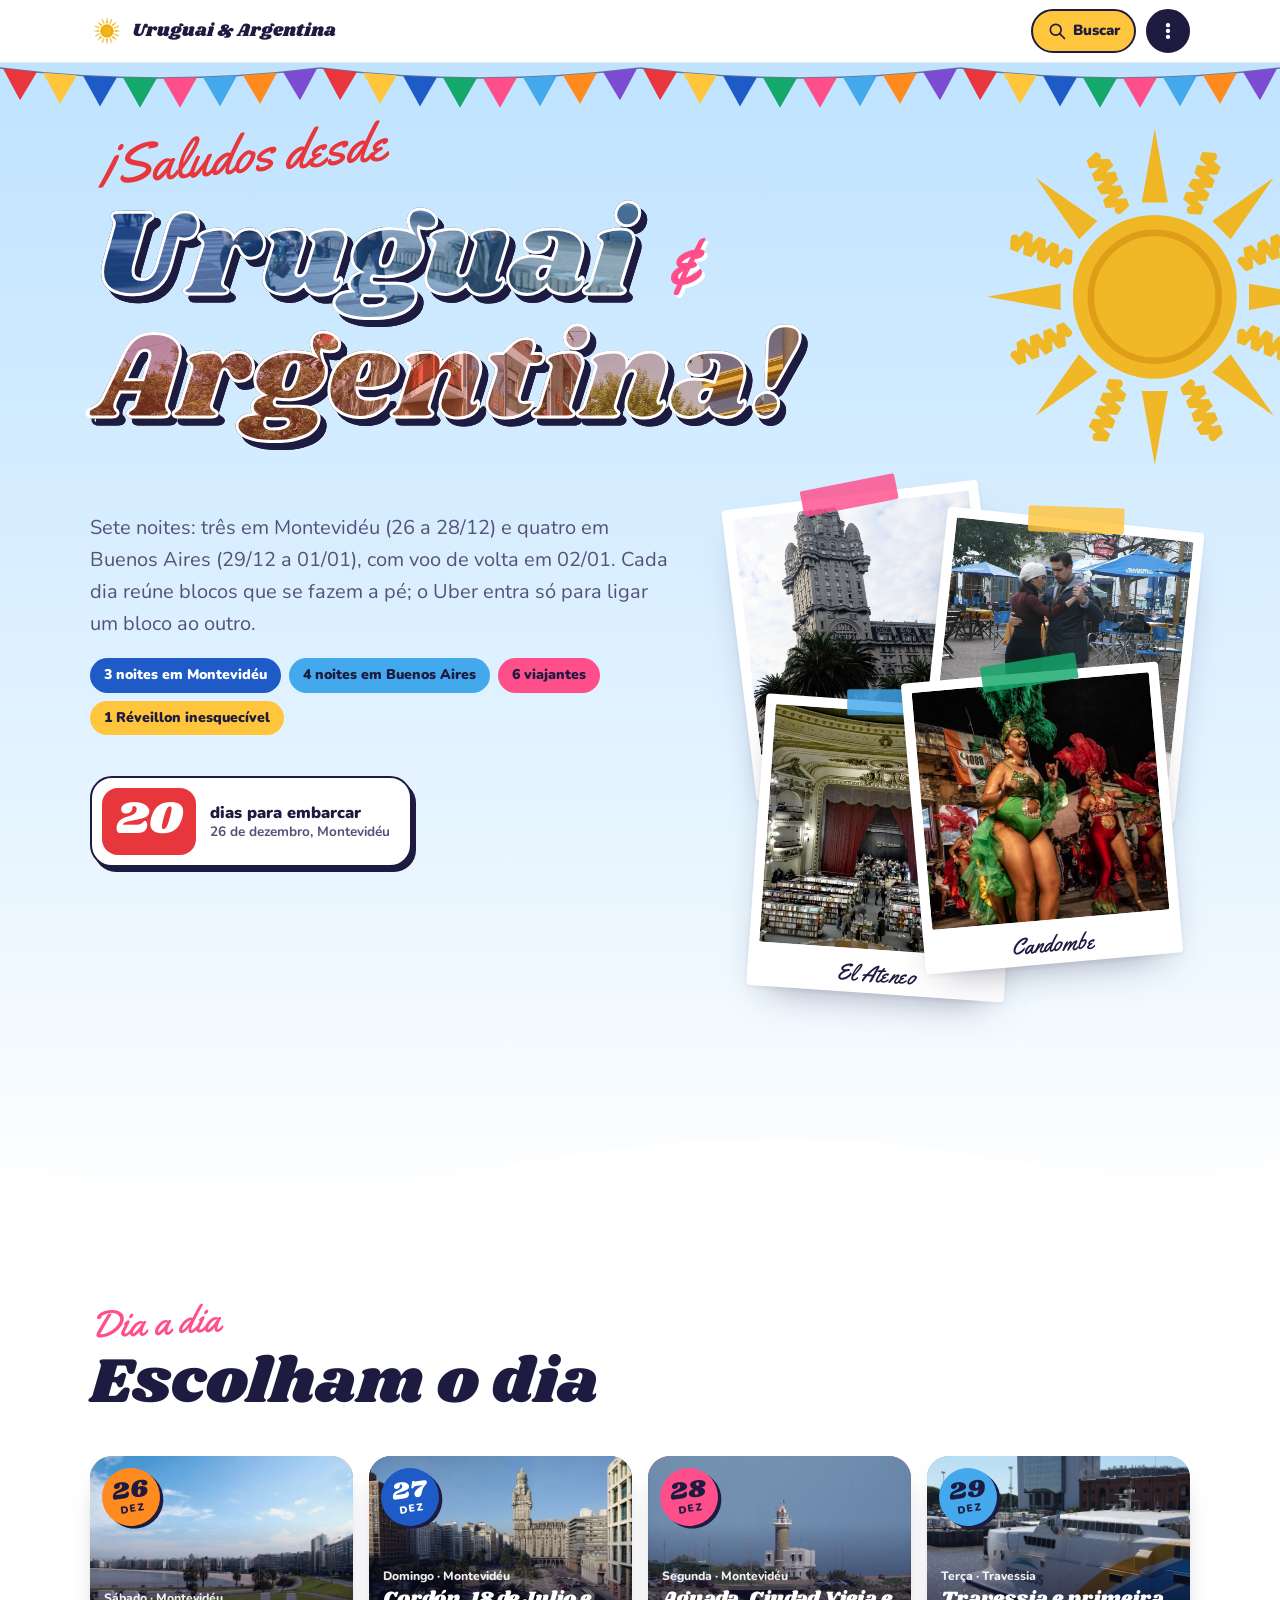
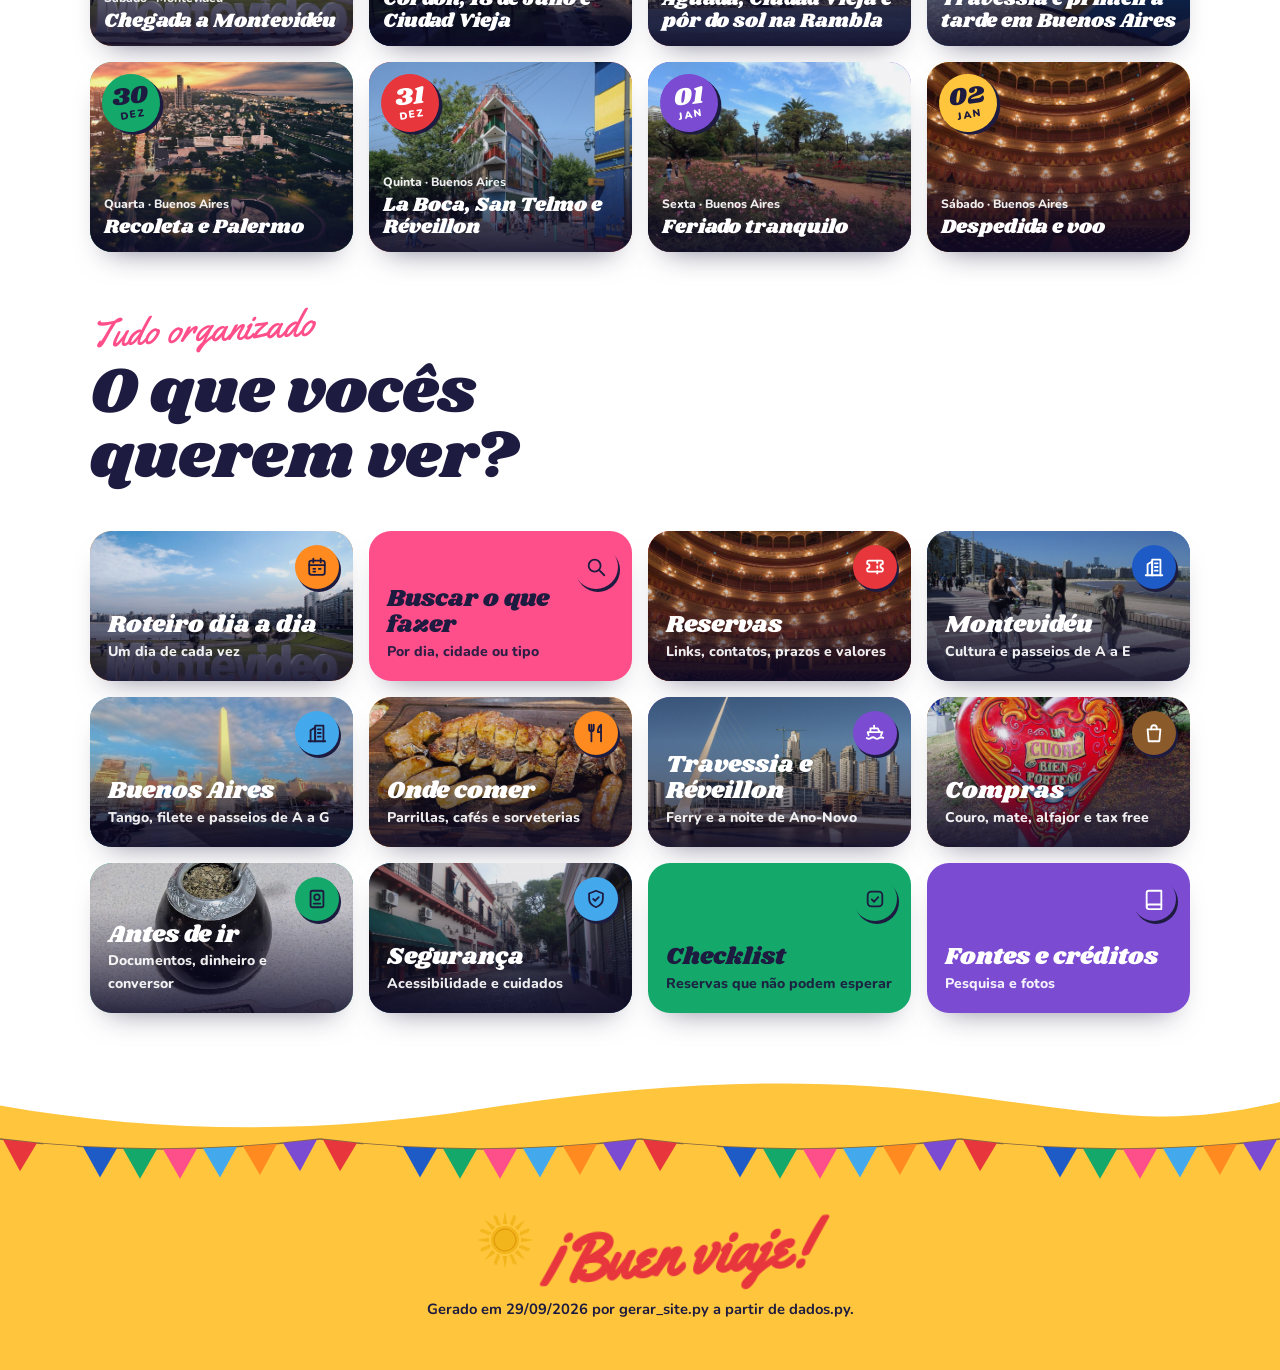
==== commit 5d549bf9: "Adiciona reservas com link, contato, prazo e valor - Página Reservas com 38 lugares pesquisados em 2" ====
--- a/docs/index.html
+++ b/docs/index.html
@@ -1121,6 +1121,130 @@
   .res .mini { display: none; }
 }
 
+
+/* ---------- Reservas ---------- */
+.precisa { display: inline-block; font-size: .7rem; font-weight: 900; letter-spacing: .08em; text-transform: uppercase; padding: 3px 10px; border-radius: 999px; white-space: nowrap; }
+.precisa--obrigatoria { background: var(--vermelho); color: var(--branco); }
+.precisa--recomendada { background: var(--laranja); color: var(--tinta); }
+.precisa--nao-aceita { background: #E4E3EE; color: var(--tinta); }
+.precisa--nao-precisa { background: var(--verde); color: var(--tinta); }
+.precisa--nc { background: #FFE1B8; color: #8A3A00; }
+.prazo { display: inline-flex; flex-wrap: wrap; align-items: center; gap: 4px 8px; margin: 0; font-size: .85rem; font-variant-numeric: tabular-nums; }
+.prazo b { font-weight: 900; }
+.prazo-status { font-size: .72rem; font-weight: 900; letter-spacing: .04em; padding: 2px 9px; border-radius: 999px; background: var(--verde-claro); color: #0A7447; }
+.prazo-status:empty { display: none; }
+.prazo.urgente .prazo-status { background: var(--vermelho); color: var(--branco); }
+.prazo.passou .prazo-status { background: var(--tinta); color: var(--sol); }
+.prazo.em-breve .prazo-status { background: var(--amarelo-claro); color: #7A5200; }
+
+.reserva-mini {
+  margin-top: 4px;
+  display: grid;
+  gap: 8px;
+  padding: 12px 14px;
+  border-radius: 16px;
+  background: repeating-linear-gradient(135deg, #FFF7E0 0 12px, #FFF2CC 12px 24px);
+  border: 1.5px dashed #E0A100;
+}
+.reserva-mini-topo { display: flex; flex-wrap: wrap; align-items: center; gap: 6px 10px; }
+.reserva-mini-topo > .ico { width: 20px; height: 20px; color: var(--vermelho); }
+.reserva-mini dl { display: grid; grid-template-columns: 6.4rem minmax(0, 1fr); gap: 4px 10px; margin: 0; font-size: .88rem; }
+.reserva-mini dt { font-size: .66rem; font-weight: 900; letter-spacing: .08em; text-transform: uppercase; color: var(--tinta-2); padding-top: 3px; }
+.reserva-mini dd { margin: 0; min-width: 0; }
+.reserva-mini .links { margin-top: 0; }
+.rest > .reserva-mini { margin-inline: 12px; }
+
+.atalhos-reserva { display: flex; flex-wrap: wrap; align-items: center; gap: 6px; margin-top: 10px; }
+.atalhos-reserva > span { font-size: .78rem; font-weight: 900; color: #B0171F; }
+.atalho-reserva {
+  display: inline-flex;
+  align-items: center;
+  gap: 5px;
+  font-size: .82rem;
+  font-weight: 900;
+  text-decoration: none;
+  padding: 4px 12px 4px 9px;
+  border-radius: 999px;
+  background: #FFE6E7;
+  color: #B0171F;
+  border: 1.5px solid #F5B3B6;
+}
+.atalho-reserva .ico { width: 16px; height: 16px; }
+.selo-reserva { text-decoration: none; }
+
+.ver-reservas { margin: 0 0 14px; }
+.reservas-lista { display: grid; grid-template-columns: repeat(auto-fill, minmax(min(100%, 340px), 1fr)); gap: 16px; }
+.reserva {
+  display: grid;
+  grid-template-columns: minmax(0, 1fr);
+  gap: 10px;
+  align-content: start;
+  min-width: 0;
+  background: var(--branco);
+  border-radius: 22px;
+  padding: 18px;
+  box-shadow: var(--sombra);
+  border-top: 8px solid var(--c);
+}
+.reserva-topo { display: flex; flex-wrap: wrap; justify-content: space-between; align-items: center; gap: 6px; }
+.reserva-topo .tag { font-size: .7rem; font-weight: 900; letter-spacing: .08em; text-transform: uppercase; color: var(--c-forte); }
+.reserva h3 { font-family: var(--f-display); font-weight: 400; font-size: 1.5rem; line-height: 1.1; margin: 0; }
+.reserva-uso { font-weight: 800; color: var(--tinta-2); font-size: .92rem; }
+.reserva dl { display: grid; grid-template-columns: 6.6rem minmax(0, 1fr); gap: 6px 10px; margin: 0; font-size: .93rem; }
+.reserva dt { font-size: .68rem; font-weight: 900; letter-spacing: .08em; text-transform: uppercase; color: var(--tinta-2); padding-top: 4px; }
+.reserva dd { margin: 0; min-width: 0; }
+.reserva .fonte { font-size: .76rem; color: var(--tinta-2); }
+.reserva .fonte a { color: var(--azul); }
+.reserva.destaque { animation: destaque 1.8s ease; }
+
+.verificacao {
+  margin-top: clamp(28px, 5vw, 44px);
+  background: var(--branco);
+  color: var(--tinta);
+  border-radius: calc(var(--r) + 4px);
+  padding: clamp(18px, 3.5vw, 32px);
+  box-shadow: var(--sombra-dura);
+  border: 2px solid var(--tinta);
+  display: grid;
+  gap: 12px;
+}
+.verificacao .script { font-size: 1.7rem; color: var(--rosa); line-height: 1; }
+.verificacao h3 { font-family: var(--f-display); font-weight: 400; font-size: clamp(1.5rem, 3.5vw, 2.1rem); line-height: 1.1; margin: 0; }
+.veredito { font-size: 1.02rem; }
+.veredito b { color: #B0171F; }
+.verif-principal { background: var(--amarelo-claro); border-radius: 18px; padding: 16px; display: grid; gap: 8px; }
+.verif-principal h4 { margin: 0; font-family: var(--f-display); font-weight: 400; font-size: 1.4rem; }
+.verif-principal dl { display: grid; grid-template-columns: 8rem minmax(0, 1fr); gap: 6px 12px; margin: 0; font-size: .94rem; }
+.verif-principal dt { font-size: .68rem; font-weight: 900; letter-spacing: .08em; text-transform: uppercase; color: var(--tinta-2); padding-top: 4px; }
+.verif-principal dd { margin: 0; min-width: 0; }
+.tabela-rolar { overflow-x: auto; border-radius: 16px; border: 1px solid var(--linha); }
+.orcamento { width: 100%; border-collapse: collapse; font-size: .9rem; min-width: 620px; }
+.orcamento caption { text-align: left; font-weight: 900; padding: 12px 14px 4px; }
+.orcamento th, .orcamento td { text-align: left; vertical-align: top; padding: 10px 14px; border-top: 1px solid var(--linha); }
+.orcamento thead th { font-size: .68rem; letter-spacing: .08em; text-transform: uppercase; color: var(--tinta-2); border-top: 0; }
+.orcamento th small, .orcamento td small { display: block; font-weight: 600; color: var(--tinta-2); font-size: .8rem; }
+.orcamento td b { font-variant-numeric: tabular-nums; }
+.faixa--noite .verificacao { box-shadow: 0 0 0 4px var(--sol); }
+.nota-verif { font-size: .85rem; color: var(--tinta-2); }
+.verif-atalho {
+  margin-top: clamp(24px, 4vw, 36px);
+  display: grid;
+  gap: 4px;
+  padding: 18px 20px;
+  border-radius: 22px;
+  background: var(--noite);
+  color: var(--branco);
+  text-decoration: none;
+  box-shadow: 0 0 0 4px var(--sol);
+}
+.verif-atalho .script { color: var(--sol); font-size: 1.5rem; line-height: 1; }
+.verif-atalho strong { font-family: var(--f-display); font-weight: 400; font-size: 1.4rem; line-height: 1.15; }
+.verif-atalho span:last-child { display: inline-flex; align-items: center; gap: 6px; font-weight: 800; }
+.verif-atalho .ico { width: 18px; height: 18px; }
+@media (max-width: 560px) {
+  .reserva-mini dl, .reserva dl, .verif-principal dl { grid-template-columns: minmax(0, 1fr); gap: 2px; }
+}
+
 /* ---------- Responsivo ---------- */
 @media (max-width: 960px) {
   .ceu-in { grid-template-columns: minmax(0, 1fr); }
@@ -1182,7 +1306,7 @@
 <script>document.documentElement.classList.add("js")</script>
 <div id="app" data-inicio="2026-12-26" data-fim="2027-01-02">
 <header class="topo"><div class="topo-in"><a class="marca" href="#inicio" aria-label="Início"><svg class="sol" viewBox="0 0 100 100" aria-hidden="true"><g fill="#F2B51B"><path d="M73.0 53.2 L91.0 50.0 L73.0 46.8Z"/><path d="M71.2 58.8 L71.1 60.6 L71.7 60.8 L72.9 59.5 L74.1 58.1 L74.6 58.3 L74.5 60.1 L74.4 62.0 L74.9 62.2 L76.1 60.8 L77.3 59.4 L77.8 59.7 L77.7 61.5 L77.6 63.3 L78.1 63.5 L79.3 62.2 L80.5 60.8 L81.1 61.0 L80.9 62.8 L80.8 64.6 L81.4 64.9 L82.6 63.5 L83.8 62.1 L84.3 62.3 L84.2 64.2" fill="none" stroke="#F2B51B" stroke-width="2.0" stroke-linecap="round"/><path d="M64.0 68.5 L79.0 79.0 L68.5 64.0Z"/><path d="M58.8 71.2 L57.4 72.5 L57.6 73.0 L59.5 72.9 L61.3 72.7 L61.5 73.3 L60.1 74.5 L58.8 75.7 L59.0 76.2 L60.8 76.1 L62.6 76.0 L62.9 76.5 L61.5 77.7 L60.1 78.9 L60.3 79.5 L62.2 79.3 L64.0 79.2 L64.2 79.7 L62.8 80.9 L61.4 82.2 L61.7 82.7 L63.5 82.6 L65.3 82.4 L65.5 83.0 L64.2 84.2" fill="none" stroke="#F2B51B" stroke-width="2.0" stroke-linecap="round"/><path d="M46.8 73.0 L50.0 91.0 L53.2 73.0Z"/><path d="M41.2 71.2 L39.4 71.1 L39.2 71.7 L40.5 72.9 L41.9 74.1 L41.7 74.6 L39.9 74.5 L38.0 74.4 L37.8 74.9 L39.2 76.1 L40.6 77.3 L40.3 77.8 L38.5 77.7 L36.7 77.6 L36.5 78.1 L37.8 79.3 L39.2 80.5 L39.0 81.1 L37.2 80.9 L35.4 80.8 L35.1 81.4 L36.5 82.6 L37.9 83.8 L37.7 84.3 L35.8 84.2" fill="none" stroke="#F2B51B" stroke-width="2.0" stroke-linecap="round"/><path d="M31.5 64.0 L21.0 79.0 L36.0 68.5Z"/><path d="M28.8 58.8 L27.5 57.4 L27.0 57.6 L27.1 59.5 L27.3 61.3 L26.7 61.5 L25.5 60.1 L24.3 58.8 L23.8 59.0 L23.9 60.8 L24.0 62.6 L23.5 62.9 L22.3 61.5 L21.1 60.1 L20.5 60.3 L20.7 62.2 L20.8 64.0 L20.3 64.2 L19.1 62.8 L17.8 61.4 L17.3 61.7 L17.4 63.5 L17.6 65.3 L17.0 65.5 L15.8 64.2" fill="none" stroke="#F2B51B" stroke-width="2.0" stroke-linecap="round"/><path d="M27.0 46.8 L9.0 50.0 L27.0 53.2Z"/><path d="M28.8 41.2 L28.9 39.4 L28.3 39.2 L27.1 40.5 L25.9 41.9 L25.4 41.7 L25.5 39.9 L25.6 38.0 L25.1 37.8 L23.9 39.2 L22.7 40.6 L22.2 40.3 L22.3 38.5 L22.4 36.7 L21.9 36.5 L20.7 37.8 L19.5 39.2 L18.9 39.0 L19.1 37.2 L19.2 35.4 L18.6 35.1 L17.4 36.5 L16.2 37.9 L15.7 37.7 L15.8 35.8" fill="none" stroke="#F2B51B" stroke-width="2.0" stroke-linecap="round"/><path d="M36.0 31.5 L21.0 21.0 L31.5 36.0Z"/><path d="M41.2 28.8 L42.6 27.5 L42.4 27.0 L40.5 27.1 L38.7 27.3 L38.5 26.7 L39.9 25.5 L41.2 24.3 L41.0 23.8 L39.2 23.9 L37.4 24.0 L37.1 23.5 L38.5 22.3 L39.9 21.1 L39.7 20.5 L37.8 20.7 L36.0 20.8 L35.8 20.3 L37.2 19.1 L38.6 17.8 L38.3 17.3 L36.5 17.4 L34.7 17.6 L34.5 17.0 L35.8 15.8" fill="none" stroke="#F2B51B" stroke-width="2.0" stroke-linecap="round"/><path d="M53.2 27.0 L50.0 9.0 L46.8 27.0Z"/><path d="M58.8 28.8 L60.6 28.9 L60.8 28.3 L59.5 27.1 L58.1 25.9 L58.3 25.4 L60.1 25.5 L62.0 25.6 L62.2 25.1 L60.8 23.9 L59.4 22.7 L59.7 22.2 L61.5 22.3 L63.3 22.4 L63.5 21.9 L62.2 20.7 L60.8 19.5 L61.0 18.9 L62.8 19.1 L64.6 19.2 L64.9 18.6 L63.5 17.4 L62.1 16.2 L62.3 15.7 L64.2 15.8" fill="none" stroke="#F2B51B" stroke-width="2.0" stroke-linecap="round"/><path d="M68.5 36.0 L79.0 21.0 L64.0 31.5Z"/><path d="M71.2 41.2 L72.5 42.6 L73.0 42.4 L72.9 40.5 L72.7 38.7 L73.3 38.5 L74.5 39.9 L75.7 41.2 L76.2 41.0 L76.1 39.2 L76.0 37.4 L76.5 37.1 L77.7 38.5 L78.9 39.9 L79.5 39.7 L79.3 37.8 L79.2 36.0 L79.7 35.8 L80.9 37.2 L82.2 38.6 L82.7 38.3 L82.6 36.5 L82.4 34.7 L83.0 34.5 L84.2 35.8" fill="none" stroke="#F2B51B" stroke-width="2.0" stroke-linecap="round"/><circle cx="50" cy="50" r="20" fill="#F2B51B"/><circle cx="50" cy="50" r="15.6" fill="none" stroke="#E09A0C" stroke-width="1.6"/></g></svg><span class="marca-txt">Uruguai &amp; Argentina</span></a><span class="pagina-atual" id="pagina-atual" aria-live="polite"></span><a class="btn-topo btn-busca" href="#buscar"><svg class="ico" viewBox="0 0 24 24" fill="none" stroke="currentColor" stroke-width="2" stroke-linecap="round" stroke-linejoin="round" aria-hidden="true"><circle cx="10.5" cy="10.5" r="6.5"/><path d="M15.5 15.5L21 21"/></svg><span>Buscar</span></a><button class="btn-topo btn-menu" id="btn-menu" type="button" aria-controls="gaveta" aria-expanded="false" aria-label="Abrir menu"><svg class="ico" viewBox="0 0 24 24" fill="none" stroke="currentColor" stroke-width="2" stroke-linecap="round" stroke-linejoin="round" aria-hidden="true"><circle cx="12" cy="5" r="1.6" fill="currentColor"/><circle cx="12" cy="12" r="1.6" fill="currentColor"/><circle cx="12" cy="19" r="1.6" fill="currentColor"/></svg></button></div></header>
-<div class="gaveta-fundo" id="gaveta-fundo" hidden></div><nav class="gaveta" id="gaveta" aria-label="Menu do site" hidden><div class="gaveta-cab"><svg class="sol" viewBox="0 0 100 100" aria-hidden="true"><g fill="#F2B51B"><path d="M73.0 53.2 L91.0 50.0 L73.0 46.8Z"/><path d="M71.2 58.8 L71.1 60.6 L71.7 60.8 L72.9 59.5 L74.1 58.1 L74.6 58.3 L74.5 60.1 L74.4 62.0 L74.9 62.2 L76.1 60.8 L77.3 59.4 L77.8 59.7 L77.7 61.5 L77.6 63.3 L78.1 63.5 L79.3 62.2 L80.5 60.8 L81.1 61.0 L80.9 62.8 L80.8 64.6 L81.4 64.9 L82.6 63.5 L83.8 62.1 L84.3 62.3 L84.2 64.2" fill="none" stroke="#F2B51B" stroke-width="2.0" stroke-linecap="round"/><path d="M64.0 68.5 L79.0 79.0 L68.5 64.0Z"/><path d="M58.8 71.2 L57.4 72.5 L57.6 73.0 L59.5 72.9 L61.3 72.7 L61.5 73.3 L60.1 74.5 L58.8 75.7 L59.0 76.2 L60.8 76.1 L62.6 76.0 L62.9 76.5 L61.5 77.7 L60.1 78.9 L60.3 79.5 L62.2 79.3 L64.0 79.2 L64.2 79.7 L62.8 80.9 L61.4 82.2 L61.7 82.7 L63.5 82.6 L65.3 82.4 L65.5 83.0 L64.2 84.2" fill="none" stroke="#F2B51B" stroke-width="2.0" stroke-linecap="round"/><path d="M46.8 73.0 L50.0 91.0 L53.2 73.0Z"/><path d="M41.2 71.2 L39.4 71.1 L39.2 71.7 L40.5 72.9 L41.9 74.1 L41.7 74.6 L39.9 74.5 L38.0 74.4 L37.8 74.9 L39.2 76.1 L40.6 77.3 L40.3 77.8 L38.5 77.7 L36.7 77.6 L36.5 78.1 L37.8 79.3 L39.2 80.5 L39.0 81.1 L37.2 80.9 L35.4 80.8 L35.1 81.4 L36.5 82.6 L37.9 83.8 L37.7 84.3 L35.8 84.2" fill="none" stroke="#F2B51B" stroke-width="2.0" stroke-linecap="round"/><path d="M31.5 64.0 L21.0 79.0 L36.0 68.5Z"/><path d="M28.8 58.8 L27.5 57.4 L27.0 57.6 L27.1 59.5 L27.3 61.3 L26.7 61.5 L25.5 60.1 L24.3 58.8 L23.8 59.0 L23.9 60.8 L24.0 62.6 L23.5 62.9 L22.3 61.5 L21.1 60.1 L20.5 60.3 L20.7 62.2 L20.8 64.0 L20.3 64.2 L19.1 62.8 L17.8 61.4 L17.3 61.7 L17.4 63.5 L17.6 65.3 L17.0 65.5 L15.8 64.2" fill="none" stroke="#F2B51B" stroke-width="2.0" stroke-linecap="round"/><path d="M27.0 46.8 L9.0 50.0 L27.0 53.2Z"/><path d="M28.8 41.2 L28.9 39.4 L28.3 39.2 L27.1 40.5 L25.9 41.9 L25.4 41.7 L25.5 39.9 L25.6 38.0 L25.1 37.8 L23.9 39.2 L22.7 40.6 L22.2 40.3 L22.3 38.5 L22.4 36.7 L21.9 36.5 L20.7 37.8 L19.5 39.2 L18.9 39.0 L19.1 37.2 L19.2 35.4 L18.6 35.1 L17.4 36.5 L16.2 37.9 L15.7 37.7 L15.8 35.8" fill="none" stroke="#F2B51B" stroke-width="2.0" stroke-linecap="round"/><path d="M36.0 31.5 L21.0 21.0 L31.5 36.0Z"/><path d="M41.2 28.8 L42.6 27.5 L42.4 27.0 L40.5 27.1 L38.7 27.3 L38.5 26.7 L39.9 25.5 L41.2 24.3 L41.0 23.8 L39.2 23.9 L37.4 24.0 L37.1 23.5 L38.5 22.3 L39.9 21.1 L39.7 20.5 L37.8 20.7 L36.0 20.8 L35.8 20.3 L37.2 19.1 L38.6 17.8 L38.3 17.3 L36.5 17.4 L34.7 17.6 L34.5 17.0 L35.8 15.8" fill="none" stroke="#F2B51B" stroke-width="2.0" stroke-linecap="round"/><path d="M53.2 27.0 L50.0 9.0 L46.8 27.0Z"/><path d="M58.8 28.8 L60.6 28.9 L60.8 28.3 L59.5 27.1 L58.1 25.9 L58.3 25.4 L60.1 25.5 L62.0 25.6 L62.2 25.1 L60.8 23.9 L59.4 22.7 L59.7 22.2 L61.5 22.3 L63.3 22.4 L63.5 21.9 L62.2 20.7 L60.8 19.5 L61.0 18.9 L62.8 19.1 L64.6 19.2 L64.9 18.6 L63.5 17.4 L62.1 16.2 L62.3 15.7 L64.2 15.8" fill="none" stroke="#F2B51B" stroke-width="2.0" stroke-linecap="round"/><path d="M68.5 36.0 L79.0 21.0 L64.0 31.5Z"/><path d="M71.2 41.2 L72.5 42.6 L73.0 42.4 L72.9 40.5 L72.7 38.7 L73.3 38.5 L74.5 39.9 L75.7 41.2 L76.2 41.0 L76.1 39.2 L76.0 37.4 L76.5 37.1 L77.7 38.5 L78.9 39.9 L79.5 39.7 L79.3 37.8 L79.2 36.0 L79.7 35.8 L80.9 37.2 L82.2 38.6 L82.7 38.3 L82.6 36.5 L82.4 34.7 L83.0 34.5 L84.2 35.8" fill="none" stroke="#F2B51B" stroke-width="2.0" stroke-linecap="round"/><circle cx="50" cy="50" r="20" fill="#F2B51B"/><circle cx="50" cy="50" r="15.6" fill="none" stroke="#E09A0C" stroke-width="1.6"/></g></svg><b>Uruguai &amp; Argentina</b><button class="btn-fechar" id="btn-fechar" type="button" aria-label="Fechar menu"><svg class="ico" viewBox="0 0 24 24" fill="none" stroke="currentColor" stroke-width="2" stroke-linecap="round" stroke-linejoin="round" aria-hidden="true"><path d="M6 6l12 12M18 6L6 18"/></svg></button></div><a class="gaveta-busca" href="#buscar"><svg class="ico" viewBox="0 0 24 24" fill="none" stroke="currentColor" stroke-width="2" stroke-linecap="round" stroke-linejoin="round" aria-hidden="true"><circle cx="10.5" cy="10.5" r="6.5"/><path d="M15.5 15.5L21 21"/></svg><span>O que dá pra fazer hoje?</span></a><p class="gaveta-grupo">Dia a dia</p><div class="gaveta-dias"><a class="gaveta-dia cor-laranja" href="#d26" data-data="2026-12-26"><small>Sáb</small><b>26</b></a><a class="gaveta-dia cor-azul" href="#d27" data-data="2026-12-27"><small>Dom</small><b>27</b></a><a class="gaveta-dia cor-rosa" href="#d28" data-data="2026-12-28"><small>Seg</small><b>28</b></a><a class="gaveta-dia cor-celeste" href="#d29" data-data="2026-12-29"><small>Ter</small><b>29</b></a><a class="gaveta-dia cor-verde" href="#d30" data-data="2026-12-30"><small>Qua</small><b>30</b></a><a class="gaveta-dia cor-vermelho" href="#d31" data-data="2026-12-31"><small>Qui</small><b>31</b></a><a class="gaveta-dia cor-roxo" href="#d01" data-data="2027-01-01"><small>Sex</small><b>01</b></a><a class="gaveta-dia cor-sol" href="#d02" data-data="2027-01-02"><small>Sáb</small><b>02</b></a></div><p class="gaveta-grupo">Páginas</p><ul class="gaveta-lista"><li><a class="cor-sol" href="#inicio" data-pagina="inicio"><span class="ico-circ"><svg class="ico" viewBox="0 0 24 24" fill="none" stroke="currentColor" stroke-width="2" stroke-linecap="round" stroke-linejoin="round" aria-hidden="true"><path d="M3 11l9-7 9 7"/><path d="M5.5 9.5V20h13V9.5"/><path d="M10 20v-5h4v5"/></svg></span>Início</a></li><li><a class="cor-laranja" href="#roteiro" data-pagina="roteiro"><span class="ico-circ"><svg class="ico" viewBox="0 0 24 24" fill="none" stroke="currentColor" stroke-width="2" stroke-linecap="round" stroke-linejoin="round" aria-hidden="true"><rect x="3.5" y="5" width="17" height="15.5" rx="2.5"/><path d="M3.5 10h17M8 3v4M16 3v4"/><path d="M8 14h2M14 14h2M8 17h2"/></svg></span>Roteiro dia a dia</a></li><li><a class="cor-rosa" href="#buscar" data-pagina="buscar"><span class="ico-circ"><svg class="ico" viewBox="0 0 24 24" fill="none" stroke="currentColor" stroke-width="2" stroke-linecap="round" stroke-linejoin="round" aria-hidden="true"><circle cx="10.5" cy="10.5" r="6.5"/><path d="M15.5 15.5L21 21"/></svg></span>Buscar o que fazer</a></li><li><a class="cor-azul" href="#montevideu" data-pagina="montevideu"><span class="ico-circ"><svg class="ico" viewBox="0 0 24 24" fill="none" stroke="currentColor" stroke-width="2" stroke-linecap="round" stroke-linejoin="round" aria-hidden="true"><path d="M3 21h18"/><path d="M5 21V9l5-3v15"/><path d="M10 21V4h9v17"/><path d="M13 8h3M13 12h3M13 16h3"/></svg></span>Montevidéu</a></li><li><a class="cor-celeste" href="#buenos-aires" data-pagina="buenos-aires"><span class="ico-circ"><svg class="ico" viewBox="0 0 24 24" fill="none" stroke="currentColor" stroke-width="2" stroke-linecap="round" stroke-linejoin="round" aria-hidden="true"><path d="M3 21h18"/><path d="M5 21V9l5-3v15"/><path d="M10 21V4h9v17"/><path d="M13 8h3M13 12h3M13 16h3"/></svg></span>Buenos Aires</a></li><li><a class="cor-vermelho" href="#comer" data-pagina="comer"><span class="ico-circ"><svg class="ico" viewBox="0 0 24 24" fill="none" stroke="currentColor" stroke-width="2" stroke-linecap="round" stroke-linejoin="round" aria-hidden="true"><path d="M7 3v7M4.5 3v4.5a2.5 2.5 0 0 0 5 0V3M7 10v11"/><path d="M17.5 21V3c-2.2 1.6-3.5 4.3-3.5 8h3.5"/></svg></span>Onde comer</a></li><li><a class="cor-roxo" href="#travessia" data-pagina="travessia"><span class="ico-circ"><svg class="ico" viewBox="0 0 24 24" fill="none" stroke="currentColor" stroke-width="2" stroke-linecap="round" stroke-linejoin="round" aria-hidden="true"><path d="M3 17.5c1.5 1.2 3 1.2 4.5 0s3-1.2 4.5 0 3 1.2 4.5 0 3-1.2 4.5 0"/><path d="M5 14.5L4 11h16l-1.5 3.5"/><path d="M7 11V7h8l2 4"/><path d="M11 7V4"/></svg></span>Travessia e Réveillon</a></li><li><a class="cor-laranja" href="#compras" data-pagina="compras"><span class="ico-circ"><svg class="ico" viewBox="0 0 24 24" fill="none" stroke="currentColor" stroke-width="2" stroke-linecap="round" stroke-linejoin="round" aria-hidden="true"><path d="M5 8h14l-1.2 13H6.2z"/><path d="M9 8V6.5a3 3 0 0 1 6 0V8"/></svg></span>Compras</a></li><li><a class="cor-verde" href="#antes" data-pagina="antes"><span class="ico-circ"><svg class="ico" viewBox="0 0 24 24" fill="none" stroke="currentColor" stroke-width="2" stroke-linecap="round" stroke-linejoin="round" aria-hidden="true"><rect x="5" y="3" width="14" height="18" rx="2"/><circle cx="12" cy="10" r="3"/><path d="M8.5 17h7"/></svg></span>Antes de ir</a></li><li><a class="cor-celeste" href="#seguranca" data-pagina="seguranca"><span class="ico-circ"><svg class="ico" viewBox="0 0 24 24" fill="none" stroke="currentColor" stroke-width="2" stroke-linecap="round" stroke-linejoin="round" aria-hidden="true"><path d="M12 3l7.5 3v5.5c0 4.6-3.2 8-7.5 9.5-4.3-1.5-7.5-4.9-7.5-9.5V6z"/><path d="M9 12l2 2 4-4"/></svg></span>Segurança</a></li><li><a class="cor-verde" href="#pendencias" data-pagina="pendencias"><span class="ico-circ"><svg class="ico" viewBox="0 0 24 24" fill="none" stroke="currentColor" stroke-width="2" stroke-linecap="round" stroke-linejoin="round" aria-hidden="true"><rect x="4" y="4" width="16" height="16" rx="4"/><path d="M8.5 12.5l2.5 2.5 4.5-5"/></svg></span>Checklist</a></li><li><a class="cor-roxo" href="#fontes" data-pagina="fontes"><span class="ico-circ"><svg class="ico" viewBox="0 0 24 24" fill="none" stroke="currentColor" stroke-width="2" stroke-linecap="round" stroke-linejoin="round" aria-hidden="true"><path d="M4 5.5A2.5 2.5 0 0 1 6.5 3H20v15H6.5A2.5 2.5 0 0 0 4 20.5z"/><path d="M4 20.5A2.5 2.5 0 0 0 6.5 23H20v-5"/></svg></span>Fontes e créditos</a></li></ul><p class="gaveta-tchau">¡Buen viaje!</p></nav>
+<div class="gaveta-fundo" id="gaveta-fundo" hidden></div><nav class="gaveta" id="gaveta" aria-label="Menu do site" hidden><div class="gaveta-cab"><svg class="sol" viewBox="0 0 100 100" aria-hidden="true"><g fill="#F2B51B"><path d="M73.0 53.2 L91.0 50.0 L73.0 46.8Z"/><path d="M71.2 58.8 L71.1 60.6 L71.7 60.8 L72.9 59.5 L74.1 58.1 L74.6 58.3 L74.5 60.1 L74.4 62.0 L74.9 62.2 L76.1 60.8 L77.3 59.4 L77.8 59.7 L77.7 61.5 L77.6 63.3 L78.1 63.5 L79.3 62.2 L80.5 60.8 L81.1 61.0 L80.9 62.8 L80.8 64.6 L81.4 64.9 L82.6 63.5 L83.8 62.1 L84.3 62.3 L84.2 64.2" fill="none" stroke="#F2B51B" stroke-width="2.0" stroke-linecap="round"/><path d="M64.0 68.5 L79.0 79.0 L68.5 64.0Z"/><path d="M58.8 71.2 L57.4 72.5 L57.6 73.0 L59.5 72.9 L61.3 72.7 L61.5 73.3 L60.1 74.5 L58.8 75.7 L59.0 76.2 L60.8 76.1 L62.6 76.0 L62.9 76.5 L61.5 77.7 L60.1 78.9 L60.3 79.5 L62.2 79.3 L64.0 79.2 L64.2 79.7 L62.8 80.9 L61.4 82.2 L61.7 82.7 L63.5 82.6 L65.3 82.4 L65.5 83.0 L64.2 84.2" fill="none" stroke="#F2B51B" stroke-width="2.0" stroke-linecap="round"/><path d="M46.8 73.0 L50.0 91.0 L53.2 73.0Z"/><path d="M41.2 71.2 L39.4 71.1 L39.2 71.7 L40.5 72.9 L41.9 74.1 L41.7 74.6 L39.9 74.5 L38.0 74.4 L37.8 74.9 L39.2 76.1 L40.6 77.3 L40.3 77.8 L38.5 77.7 L36.7 77.6 L36.5 78.1 L37.8 79.3 L39.2 80.5 L39.0 81.1 L37.2 80.9 L35.4 80.8 L35.1 81.4 L36.5 82.6 L37.9 83.8 L37.7 84.3 L35.8 84.2" fill="none" stroke="#F2B51B" stroke-width="2.0" stroke-linecap="round"/><path d="M31.5 64.0 L21.0 79.0 L36.0 68.5Z"/><path d="M28.8 58.8 L27.5 57.4 L27.0 57.6 L27.1 59.5 L27.3 61.3 L26.7 61.5 L25.5 60.1 L24.3 58.8 L23.8 59.0 L23.9 60.8 L24.0 62.6 L23.5 62.9 L22.3 61.5 L21.1 60.1 L20.5 60.3 L20.7 62.2 L20.8 64.0 L20.3 64.2 L19.1 62.8 L17.8 61.4 L17.3 61.7 L17.4 63.5 L17.6 65.3 L17.0 65.5 L15.8 64.2" fill="none" stroke="#F2B51B" stroke-width="2.0" stroke-linecap="round"/><path d="M27.0 46.8 L9.0 50.0 L27.0 53.2Z"/><path d="M28.8 41.2 L28.9 39.4 L28.3 39.2 L27.1 40.5 L25.9 41.9 L25.4 41.7 L25.5 39.9 L25.6 38.0 L25.1 37.8 L23.9 39.2 L22.7 40.6 L22.2 40.3 L22.3 38.5 L22.4 36.7 L21.9 36.5 L20.7 37.8 L19.5 39.2 L18.9 39.0 L19.1 37.2 L19.2 35.4 L18.6 35.1 L17.4 36.5 L16.2 37.9 L15.7 37.7 L15.8 35.8" fill="none" stroke="#F2B51B" stroke-width="2.0" stroke-linecap="round"/><path d="M36.0 31.5 L21.0 21.0 L31.5 36.0Z"/><path d="M41.2 28.8 L42.6 27.5 L42.4 27.0 L40.5 27.1 L38.7 27.3 L38.5 26.7 L39.9 25.5 L41.2 24.3 L41.0 23.8 L39.2 23.9 L37.4 24.0 L37.1 23.5 L38.5 22.3 L39.9 21.1 L39.7 20.5 L37.8 20.7 L36.0 20.8 L35.8 20.3 L37.2 19.1 L38.6 17.8 L38.3 17.3 L36.5 17.4 L34.7 17.6 L34.5 17.0 L35.8 15.8" fill="none" stroke="#F2B51B" stroke-width="2.0" stroke-linecap="round"/><path d="M53.2 27.0 L50.0 9.0 L46.8 27.0Z"/><path d="M58.8 28.8 L60.6 28.9 L60.8 28.3 L59.5 27.1 L58.1 25.9 L58.3 25.4 L60.1 25.5 L62.0 25.6 L62.2 25.1 L60.8 23.9 L59.4 22.7 L59.7 22.2 L61.5 22.3 L63.3 22.4 L63.5 21.9 L62.2 20.7 L60.8 19.5 L61.0 18.9 L62.8 19.1 L64.6 19.2 L64.9 18.6 L63.5 17.4 L62.1 16.2 L62.3 15.7 L64.2 15.8" fill="none" stroke="#F2B51B" stroke-width="2.0" stroke-linecap="round"/><path d="M68.5 36.0 L79.0 21.0 L64.0 31.5Z"/><path d="M71.2 41.2 L72.5 42.6 L73.0 42.4 L72.9 40.5 L72.7 38.7 L73.3 38.5 L74.5 39.9 L75.7 41.2 L76.2 41.0 L76.1 39.2 L76.0 37.4 L76.5 37.1 L77.7 38.5 L78.9 39.9 L79.5 39.7 L79.3 37.8 L79.2 36.0 L79.7 35.8 L80.9 37.2 L82.2 38.6 L82.7 38.3 L82.6 36.5 L82.4 34.7 L83.0 34.5 L84.2 35.8" fill="none" stroke="#F2B51B" stroke-width="2.0" stroke-linecap="round"/><circle cx="50" cy="50" r="20" fill="#F2B51B"/><circle cx="50" cy="50" r="15.6" fill="none" stroke="#E09A0C" stroke-width="1.6"/></g></svg><b>Uruguai &amp; Argentina</b><button class="btn-fechar" id="btn-fechar" type="button" aria-label="Fechar menu"><svg class="ico" viewBox="0 0 24 24" fill="none" stroke="currentColor" stroke-width="2" stroke-linecap="round" stroke-linejoin="round" aria-hidden="true"><path d="M6 6l12 12M18 6L6 18"/></svg></button></div><a class="gaveta-busca" href="#buscar"><svg class="ico" viewBox="0 0 24 24" fill="none" stroke="currentColor" stroke-width="2" stroke-linecap="round" stroke-linejoin="round" aria-hidden="true"><circle cx="10.5" cy="10.5" r="6.5"/><path d="M15.5 15.5L21 21"/></svg><span>O que dá pra fazer hoje?</span></a><p class="gaveta-grupo">Dia a dia</p><div class="gaveta-dias"><a class="gaveta-dia cor-laranja" href="#d26" data-data="2026-12-26"><small>Sáb</small><b>26</b></a><a class="gaveta-dia cor-azul" href="#d27" data-data="2026-12-27"><small>Dom</small><b>27</b></a><a class="gaveta-dia cor-rosa" href="#d28" data-data="2026-12-28"><small>Seg</small><b>28</b></a><a class="gaveta-dia cor-celeste" href="#d29" data-data="2026-12-29"><small>Ter</small><b>29</b></a><a class="gaveta-dia cor-verde" href="#d30" data-data="2026-12-30"><small>Qua</small><b>30</b></a><a class="gaveta-dia cor-vermelho" href="#d31" data-data="2026-12-31"><small>Qui</small><b>31</b></a><a class="gaveta-dia cor-roxo" href="#d01" data-data="2027-01-01"><small>Sex</small><b>01</b></a><a class="gaveta-dia cor-sol" href="#d02" data-data="2027-01-02"><small>Sáb</small><b>02</b></a></div><p class="gaveta-grupo">Páginas</p><ul class="gaveta-lista"><li><a class="cor-sol" href="#inicio" data-pagina="inicio"><span class="ico-circ"><svg class="ico" viewBox="0 0 24 24" fill="none" stroke="currentColor" stroke-width="2" stroke-linecap="round" stroke-linejoin="round" aria-hidden="true"><path d="M3 11l9-7 9 7"/><path d="M5.5 9.5V20h13V9.5"/><path d="M10 20v-5h4v5"/></svg></span>Início</a></li><li><a class="cor-laranja" href="#roteiro" data-pagina="roteiro"><span class="ico-circ"><svg class="ico" viewBox="0 0 24 24" fill="none" stroke="currentColor" stroke-width="2" stroke-linecap="round" stroke-linejoin="round" aria-hidden="true"><rect x="3.5" y="5" width="17" height="15.5" rx="2.5"/><path d="M3.5 10h17M8 3v4M16 3v4"/><path d="M8 14h2M14 14h2M8 17h2"/></svg></span>Roteiro dia a dia</a></li><li><a class="cor-rosa" href="#buscar" data-pagina="buscar"><span class="ico-circ"><svg class="ico" viewBox="0 0 24 24" fill="none" stroke="currentColor" stroke-width="2" stroke-linecap="round" stroke-linejoin="round" aria-hidden="true"><circle cx="10.5" cy="10.5" r="6.5"/><path d="M15.5 15.5L21 21"/></svg></span>Buscar o que fazer</a></li><li><a class="cor-vermelho" href="#reservas" data-pagina="reservas"><span class="ico-circ"><svg class="ico" viewBox="0 0 24 24" fill="none" stroke="currentColor" stroke-width="2" stroke-linecap="round" stroke-linejoin="round" aria-hidden="true"><path d="M3.5 8.5V6.5a1.5 1.5 0 0 1 1.5-1.5h14a1.5 1.5 0 0 1 1.5 1.5v2a2.5 2.5 0 0 0 0 5v2a1.5 1.5 0 0 1-1.5 1.5H5a1.5 1.5 0 0 1-1.5-1.5v-2a2.5 2.5 0 0 0 0-5z"/><path d="M14.5 5v2.5M14.5 11v2M14.5 16.5V19"/></svg></span>Reservas</a></li><li><a class="cor-azul" href="#montevideu" data-pagina="montevideu"><span class="ico-circ"><svg class="ico" viewBox="0 0 24 24" fill="none" stroke="currentColor" stroke-width="2" stroke-linecap="round" stroke-linejoin="round" aria-hidden="true"><path d="M3 21h18"/><path d="M5 21V9l5-3v15"/><path d="M10 21V4h9v17"/><path d="M13 8h3M13 12h3M13 16h3"/></svg></span>Montevidéu</a></li><li><a class="cor-celeste" href="#buenos-aires" data-pagina="buenos-aires"><span class="ico-circ"><svg class="ico" viewBox="0 0 24 24" fill="none" stroke="currentColor" stroke-width="2" stroke-linecap="round" stroke-linejoin="round" aria-hidden="true"><path d="M3 21h18"/><path d="M5 21V9l5-3v15"/><path d="M10 21V4h9v17"/><path d="M13 8h3M13 12h3M13 16h3"/></svg></span>Buenos Aires</a></li><li><a class="cor-laranja" href="#comer" data-pagina="comer"><span class="ico-circ"><svg class="ico" viewBox="0 0 24 24" fill="none" stroke="currentColor" stroke-width="2" stroke-linecap="round" stroke-linejoin="round" aria-hidden="true"><path d="M7 3v7M4.5 3v4.5a2.5 2.5 0 0 0 5 0V3M7 10v11"/><path d="M17.5 21V3c-2.2 1.6-3.5 4.3-3.5 8h3.5"/></svg></span>Onde comer</a></li><li><a class="cor-roxo" href="#travessia" data-pagina="travessia"><span class="ico-circ"><svg class="ico" viewBox="0 0 24 24" fill="none" stroke="currentColor" stroke-width="2" stroke-linecap="round" stroke-linejoin="round" aria-hidden="true"><path d="M3 17.5c1.5 1.2 3 1.2 4.5 0s3-1.2 4.5 0 3 1.2 4.5 0 3-1.2 4.5 0"/><path d="M5 14.5L4 11h16l-1.5 3.5"/><path d="M7 11V7h8l2 4"/><path d="M11 7V4"/></svg></span>Travessia e Réveillon</a></li><li><a class="cor-cafe" href="#compras" data-pagina="compras"><span class="ico-circ"><svg class="ico" viewBox="0 0 24 24" fill="none" stroke="currentColor" stroke-width="2" stroke-linecap="round" stroke-linejoin="round" aria-hidden="true"><path d="M5 8h14l-1.2 13H6.2z"/><path d="M9 8V6.5a3 3 0 0 1 6 0V8"/></svg></span>Compras</a></li><li><a class="cor-verde" href="#antes" data-pagina="antes"><span class="ico-circ"><svg class="ico" viewBox="0 0 24 24" fill="none" stroke="currentColor" stroke-width="2" stroke-linecap="round" stroke-linejoin="round" aria-hidden="true"><rect x="5" y="3" width="14" height="18" rx="2"/><circle cx="12" cy="10" r="3"/><path d="M8.5 17h7"/></svg></span>Antes de ir</a></li><li><a class="cor-celeste" href="#seguranca" data-pagina="seguranca"><span class="ico-circ"><svg class="ico" viewBox="0 0 24 24" fill="none" stroke="currentColor" stroke-width="2" stroke-linecap="round" stroke-linejoin="round" aria-hidden="true"><path d="M12 3l7.5 3v5.5c0 4.6-3.2 8-7.5 9.5-4.3-1.5-7.5-4.9-7.5-9.5V6z"/><path d="M9 12l2 2 4-4"/></svg></span>Segurança</a></li><li><a class="cor-verde" href="#pendencias" data-pagina="pendencias"><span class="ico-circ"><svg class="ico" viewBox="0 0 24 24" fill="none" stroke="currentColor" stroke-width="2" stroke-linecap="round" stroke-linejoin="round" aria-hidden="true"><rect x="4" y="4" width="16" height="16" rx="4"/><path d="M8.5 12.5l2.5 2.5 4.5-5"/></svg></span>Checklist</a></li><li><a class="cor-roxo" href="#fontes" data-pagina="fontes"><span class="ico-circ"><svg class="ico" viewBox="0 0 24 24" fill="none" stroke="currentColor" stroke-width="2" stroke-linecap="round" stroke-linejoin="round" aria-hidden="true"><path d="M4 5.5A2.5 2.5 0 0 1 6.5 3H20v15H6.5A2.5 2.5 0 0 0 4 20.5z"/><path d="M4 20.5A2.5 2.5 0 0 0 6.5 23H20v-5"/></svg></span>Fontes e créditos</a></li></ul><p class="gaveta-tchau">¡Buen viaje!</p></nav>
 <main><section class="pagina" id="inicio" data-titulo="Início">
 <div class="ceu">
   <div class="bandeirinhas" aria-hidden="true"></div>
@@ -1211,7 +1335,7 @@
   <div class="dia-tiles"><a class="dia-tile cor-laranja" href="#d26" data-data="2026-12-26"><img src="fotos/letras.jpg" alt="Letreiro Montevideo, em Pocitos" loading="lazy" decoding="async"><span class="dia-tile-data"><b>26</b>dez</span><span class="dia-tile-txt"><small>Sábado · Montevidéu</small><strong>Chegada a Montevidéu</strong></span></a><a class="dia-tile cor-azul" href="#d27" data-data="2026-12-27"><img src="fotos/plaza-independencia.jpg" alt="Plaza Independencia e Palacio Salvo" loading="lazy" decoding="async"><span class="dia-tile-data"><b>27</b>dez</span><span class="dia-tile-txt"><small>Domingo · Montevidéu</small><strong>Cordón, 18 de Julio e Ciudad Vieja</strong></span></a><a class="dia-tile cor-rosa" href="#d28" data-data="2026-12-28"><img src="fotos/faro.jpg" alt="Farol de Punta Carretas" loading="lazy" decoding="async"><span class="dia-tile-data"><b>28</b>dez</span><span class="dia-tile-txt"><small>Segunda · Montevidéu</small><strong>Aguada, Ciudad Vieja e pôr do sol na Rambla</strong></span></a><a class="dia-tile cor-celeste" href="#d29" data-data="2026-12-29"><img src="fotos/buquebus.jpg" alt="Ferry da Buquebus no Rio da Prata" loading="lazy" decoding="async"><span class="dia-tile-data"><b>29</b>dez</span><span class="dia-tile-txt"><small>Terça · Travessia</small><strong>Travessia e primeira tarde em Buenos Aires</strong></span></a><a class="dia-tile cor-verde" href="#d30" data-data="2026-12-30"><img src="fotos/floralis.jpg" alt="Floralis Genérica, a flor de aço de 23 m da Recoleta" loading="lazy" decoding="async"><span class="dia-tile-data"><b>30</b>dez</span><span class="dia-tile-txt"><small>Quarta · Buenos Aires</small><strong>Recoleta e Palermo</strong></span></a><a class="dia-tile cor-vermelho" href="#d31" data-data="2026-12-31"><img src="fotos/caminito.jpg" alt="Caminito: casas pintadas com sobras de tinta dos barcos" loading="lazy" decoding="async"><span class="dia-tile-data"><b>31</b>dez</span><span class="dia-tile-txt"><small>Quinta · Buenos Aires</small><strong>La Boca, San Telmo e Réveillon</strong></span></a><a class="dia-tile cor-roxo" href="#d01" data-data="2027-01-01"><img src="fotos/rosedal.jpg" alt="Rosedal de Palermo" loading="lazy" decoding="async"><span class="dia-tile-data"><b>01</b>jan</span><span class="dia-tile-txt"><small>Sexta · Buenos Aires</small><strong>Feriado tranquilo</strong></span></a><a class="dia-tile cor-sol" href="#d02" data-data="2027-01-02"><img src="fotos/colon.jpg" alt="Sala do Teatro Colón, inaugurado em 1908" loading="lazy" decoding="async"><span class="dia-tile-data"><b>02</b>jan</span><span class="dia-tile-txt"><small>Sábado · Buenos Aires</small><strong>Despedida e voo</strong></span></a></div>
   <div class="espaco"></div>
   <div class="titulo-secao"><span class="script">Tudo organizado</span><h2>O que vocês querem ver?</h2></div>
-  <div class="tiles"><a class="tile cor-laranja tile--foto" href="#roteiro"><img src="fotos/letras.jpg" alt="Roteiro dia a dia" loading="lazy" decoding="async"><span class="tile-ico"><svg class="ico" viewBox="0 0 24 24" fill="none" stroke="currentColor" stroke-width="2" stroke-linecap="round" stroke-linejoin="round" aria-hidden="true"><rect x="3.5" y="5" width="17" height="15.5" rx="2.5"/><path d="M3.5 10h17M8 3v4M16 3v4"/><path d="M8 14h2M14 14h2M8 17h2"/></svg></span><strong>Roteiro dia a dia</strong><small>Um dia de cada vez</small></a><a class="tile cor-rosa" href="#buscar"><span class="tile-ico"><svg class="ico" viewBox="0 0 24 24" fill="none" stroke="currentColor" stroke-width="2" stroke-linecap="round" stroke-linejoin="round" aria-hidden="true"><circle cx="10.5" cy="10.5" r="6.5"/><path d="M15.5 15.5L21 21"/></svg></span><strong>Buscar o que fazer</strong><small>Por dia, cidade ou tipo</small></a><a class="tile cor-azul tile--foto" href="#montevideu"><img src="fotos/rambla.jpg" alt="Montevidéu" loading="lazy" decoding="async"><span class="tile-ico"><svg class="ico" viewBox="0 0 24 24" fill="none" stroke="currentColor" stroke-width="2" stroke-linecap="round" stroke-linejoin="round" aria-hidden="true"><path d="M3 21h18"/><path d="M5 21V9l5-3v15"/><path d="M10 21V4h9v17"/><path d="M13 8h3M13 12h3M13 16h3"/></svg></span><strong>Montevidéu</strong><small>Cultura e passeios de A a E</small></a><a class="tile cor-celeste tile--foto" href="#buenos-aires"><img src="fotos/obelisco.jpg" alt="Buenos Aires" loading="lazy" decoding="async"><span class="tile-ico"><svg class="ico" viewBox="0 0 24 24" fill="none" stroke="currentColor" stroke-width="2" stroke-linecap="round" stroke-linejoin="round" aria-hidden="true"><path d="M3 21h18"/><path d="M5 21V9l5-3v15"/><path d="M10 21V4h9v17"/><path d="M13 8h3M13 12h3M13 16h3"/></svg></span><strong>Buenos Aires</strong><small>Tango, filete e passeios de A a G</small></a><a class="tile cor-vermelho tile--foto" href="#comer"><img src="fotos/asado.jpg" alt="Onde comer" loading="lazy" decoding="async"><span class="tile-ico"><svg class="ico" viewBox="0 0 24 24" fill="none" stroke="currentColor" stroke-width="2" stroke-linecap="round" stroke-linejoin="round" aria-hidden="true"><path d="M7 3v7M4.5 3v4.5a2.5 2.5 0 0 0 5 0V3M7 10v11"/><path d="M17.5 21V3c-2.2 1.6-3.5 4.3-3.5 8h3.5"/></svg></span><strong>Onde comer</strong><small>Parrillas, cafés e sorveterias</small></a><a class="tile cor-roxo tile--foto" href="#travessia"><img src="fotos/puente-mujer.jpg" alt="Travessia e Réveillon" loading="lazy" decoding="async"><span class="tile-ico"><svg class="ico" viewBox="0 0 24 24" fill="none" stroke="currentColor" stroke-width="2" stroke-linecap="round" stroke-linejoin="round" aria-hidden="true"><path d="M3 17.5c1.5 1.2 3 1.2 4.5 0s3-1.2 4.5 0 3 1.2 4.5 0 3-1.2 4.5 0"/><path d="M5 14.5L4 11h16l-1.5 3.5"/><path d="M7 11V7h8l2 4"/><path d="M11 7V4"/></svg></span><strong>Travessia e Réveillon</strong><small>Ferry e a noite de Ano-Novo</small></a><a class="tile cor-laranja tile--foto" href="#compras"><img src="fotos/filete.jpg" alt="Compras" loading="lazy" decoding="async"><span class="tile-ico"><svg class="ico" viewBox="0 0 24 24" fill="none" stroke="currentColor" stroke-width="2" stroke-linecap="round" stroke-linejoin="round" aria-hidden="true"><path d="M5 8h14l-1.2 13H6.2z"/><path d="M9 8V6.5a3 3 0 0 1 6 0V8"/></svg></span><strong>Compras</strong><small>Couro, mate, alfajor e tax free</small></a><a class="tile cor-verde tile--foto" href="#antes"><img src="fotos/mate.jpg" alt="Antes de ir" loading="lazy" decoding="async"><span class="tile-ico"><svg class="ico" viewBox="0 0 24 24" fill="none" stroke="currentColor" stroke-width="2" stroke-linecap="round" stroke-linejoin="round" aria-hidden="true"><rect x="5" y="3" width="14" height="18" rx="2"/><circle cx="12" cy="10" r="3"/><path d="M8.5 17h7"/></svg></span><strong>Antes de ir</strong><small>Documentos, dinheiro e conversor</small></a><a class="tile cor-celeste tile--foto" href="#seguranca"><img src="fotos/san-telmo.jpg" alt="Segurança" loading="lazy" decoding="async"><span class="tile-ico"><svg class="ico" viewBox="0 0 24 24" fill="none" stroke="currentColor" stroke-width="2" stroke-linecap="round" stroke-linejoin="round" aria-hidden="true"><path d="M12 3l7.5 3v5.5c0 4.6-3.2 8-7.5 9.5-4.3-1.5-7.5-4.9-7.5-9.5V6z"/><path d="M9 12l2 2 4-4"/></svg></span><strong>Segurança</strong><small>Acessibilidade e cuidados</small></a><a class="tile cor-verde" href="#pendencias"><span class="tile-ico"><svg class="ico" viewBox="0 0 24 24" fill="none" stroke="currentColor" stroke-width="2" stroke-linecap="round" stroke-linejoin="round" aria-hidden="true"><rect x="4" y="4" width="16" height="16" rx="4"/><path d="M8.5 12.5l2.5 2.5 4.5-5"/></svg></span><strong>Checklist</strong><small>Reservas que não podem esperar</small></a><a class="tile cor-roxo" href="#fontes"><span class="tile-ico"><svg class="ico" viewBox="0 0 24 24" fill="none" stroke="currentColor" stroke-width="2" stroke-linecap="round" stroke-linejoin="round" aria-hidden="true"><path d="M4 5.5A2.5 2.5 0 0 1 6.5 3H20v15H6.5A2.5 2.5 0 0 0 4 20.5z"/><path d="M4 20.5A2.5 2.5 0 0 0 6.5 23H20v-5"/></svg></span><strong>Fontes e créditos</strong><small>Pesquisa e fotos</small></a></div>
+  <div class="tiles"><a class="tile cor-laranja tile--foto" href="#roteiro"><img src="fotos/letras.jpg" alt="Roteiro dia a dia" loading="lazy" decoding="async"><span class="tile-ico"><svg class="ico" viewBox="0 0 24 24" fill="none" stroke="currentColor" stroke-width="2" stroke-linecap="round" stroke-linejoin="round" aria-hidden="true"><rect x="3.5" y="5" width="17" height="15.5" rx="2.5"/><path d="M3.5 10h17M8 3v4M16 3v4"/><path d="M8 14h2M14 14h2M8 17h2"/></svg></span><strong>Roteiro dia a dia</strong><small>Um dia de cada vez</small></a><a class="tile cor-rosa" href="#buscar"><span class="tile-ico"><svg class="ico" viewBox="0 0 24 24" fill="none" stroke="currentColor" stroke-width="2" stroke-linecap="round" stroke-linejoin="round" aria-hidden="true"><circle cx="10.5" cy="10.5" r="6.5"/><path d="M15.5 15.5L21 21"/></svg></span><strong>Buscar o que fazer</strong><small>Por dia, cidade ou tipo</small></a><a class="tile cor-vermelho tile--foto" href="#reservas"><img src="fotos/colon.jpg" alt="Reservas" loading="lazy" decoding="async"><span class="tile-ico"><svg class="ico" viewBox="0 0 24 24" fill="none" stroke="currentColor" stroke-width="2" stroke-linecap="round" stroke-linejoin="round" aria-hidden="true"><path d="M3.5 8.5V6.5a1.5 1.5 0 0 1 1.5-1.5h14a1.5 1.5 0 0 1 1.5 1.5v2a2.5 2.5 0 0 0 0 5v2a1.5 1.5 0 0 1-1.5 1.5H5a1.5 1.5 0 0 1-1.5-1.5v-2a2.5 2.5 0 0 0 0-5z"/><path d="M14.5 5v2.5M14.5 11v2M14.5 16.5V19"/></svg></span><strong>Reservas</strong><small>Links, contatos, prazos e valores</small></a><a class="tile cor-azul tile--foto" href="#montevideu"><img src="fotos/rambla.jpg" alt="Montevidéu" loading="lazy" decoding="async"><span class="tile-ico"><svg class="ico" viewBox="0 0 24 24" fill="none" stroke="currentColor" stroke-width="2" stroke-linecap="round" stroke-linejoin="round" aria-hidden="true"><path d="M3 21h18"/><path d="M5 21V9l5-3v15"/><path d="M10 21V4h9v17"/><path d="M13 8h3M13 12h3M13 16h3"/></svg></span><strong>Montevidéu</strong><small>Cultura e passeios de A a E</small></a><a class="tile cor-celeste tile--foto" href="#buenos-aires"><img src="fotos/obelisco.jpg" alt="Buenos Aires" loading="lazy" decoding="async"><span class="tile-ico"><svg class="ico" viewBox="0 0 24 24" fill="none" stroke="currentColor" stroke-width="2" stroke-linecap="round" stroke-linejoin="round" aria-hidden="true"><path d="M3 21h18"/><path d="M5 21V9l5-3v15"/><path d="M10 21V4h9v17"/><path d="M13 8h3M13 12h3M13 16h3"/></svg></span><strong>Buenos Aires</strong><small>Tango, filete e passeios de A a G</small></a><a class="tile cor-laranja tile--foto" href="#comer"><img src="fotos/asado.jpg" alt="Onde comer" loading="lazy" decoding="async"><span class="tile-ico"><svg class="ico" viewBox="0 0 24 24" fill="none" stroke="currentColor" stroke-width="2" stroke-linecap="round" stroke-linejoin="round" aria-hidden="true"><path d="M7 3v7M4.5 3v4.5a2.5 2.5 0 0 0 5 0V3M7 10v11"/><path d="M17.5 21V3c-2.2 1.6-3.5 4.3-3.5 8h3.5"/></svg></span><strong>Onde comer</strong><small>Parrillas, cafés e sorveterias</small></a><a class="tile cor-roxo tile--foto" href="#travessia"><img src="fotos/puente-mujer.jpg" alt="Travessia e Réveillon" loading="lazy" decoding="async"><span class="tile-ico"><svg class="ico" viewBox="0 0 24 24" fill="none" stroke="currentColor" stroke-width="2" stroke-linecap="round" stroke-linejoin="round" aria-hidden="true"><path d="M3 17.5c1.5 1.2 3 1.2 4.5 0s3-1.2 4.5 0 3 1.2 4.5 0 3-1.2 4.5 0"/><path d="M5 14.5L4 11h16l-1.5 3.5"/><path d="M7 11V7h8l2 4"/><path d="M11 7V4"/></svg></span><strong>Travessia e Réveillon</strong><small>Ferry e a noite de Ano-Novo</small></a><a class="tile cor-cafe tile--foto" href="#compras"><img src="fotos/filete.jpg" alt="Compras" loading="lazy" decoding="async"><span class="tile-ico"><svg class="ico" viewBox="0 0 24 24" fill="none" stroke="currentColor" stroke-width="2" stroke-linecap="round" stroke-linejoin="round" aria-hidden="true"><path d="M5 8h14l-1.2 13H6.2z"/><path d="M9 8V6.5a3 3 0 0 1 6 0V8"/></svg></span><strong>Compras</strong><small>Couro, mate, alfajor e tax free</small></a><a class="tile cor-verde tile--foto" href="#antes"><img src="fotos/mate.jpg" alt="Antes de ir" loading="lazy" decoding="async"><span class="tile-ico"><svg class="ico" viewBox="0 0 24 24" fill="none" stroke="currentColor" stroke-width="2" stroke-linecap="round" stroke-linejoin="round" aria-hidden="true"><rect x="5" y="3" width="14" height="18" rx="2"/><circle cx="12" cy="10" r="3"/><path d="M8.5 17h7"/></svg></span><strong>Antes de ir</strong><small>Documentos, dinheiro e conversor</small></a><a class="tile cor-celeste tile--foto" href="#seguranca"><img src="fotos/san-telmo.jpg" alt="Segurança" loading="lazy" decoding="async"><span class="tile-ico"><svg class="ico" viewBox="0 0 24 24" fill="none" stroke="currentColor" stroke-width="2" stroke-linecap="round" stroke-linejoin="round" aria-hidden="true"><path d="M12 3l7.5 3v5.5c0 4.6-3.2 8-7.5 9.5-4.3-1.5-7.5-4.9-7.5-9.5V6z"/><path d="M9 12l2 2 4-4"/></svg></span><strong>Segurança</strong><small>Acessibilidade e cuidados</small></a><a class="tile cor-verde" href="#pendencias"><span class="tile-ico"><svg class="ico" viewBox="0 0 24 24" fill="none" stroke="currentColor" stroke-width="2" stroke-linecap="round" stroke-linejoin="round" aria-hidden="true"><rect x="4" y="4" width="16" height="16" rx="4"/><path d="M8.5 12.5l2.5 2.5 4.5-5"/></svg></span><strong>Checklist</strong><small>Reservas que não podem esperar</small></a><a class="tile cor-roxo" href="#fontes"><span class="tile-ico"><svg class="ico" viewBox="0 0 24 24" fill="none" stroke="currentColor" stroke-width="2" stroke-linecap="round" stroke-linejoin="round" aria-hidden="true"><path d="M4 5.5A2.5 2.5 0 0 1 6.5 3H20v15H6.5A2.5 2.5 0 0 0 4 20.5z"/><path d="M4 20.5A2.5 2.5 0 0 0 6.5 23H20v-5"/></svg></span><strong>Fontes e créditos</strong><small>Pesquisa e fotos</small></a></div>
 </div><svg class="onda" viewBox="0 0 1440 90" preserveAspectRatio="none" aria-hidden="true"><path d="M0 50 C 180 90 360 90 540 55 S 900 5 1080 35 S 1320 80 1440 45 V90 H0Z" fill="var(--sol)"/></svg></div></section><section class="pagina" id="roteiro" data-titulo="Roteiro dia a dia"><div class="faixa faixa--papel">
 <div class="wrap">
   <div class="titulo-secao"><span class="script">Dia a dia</span><h2>Oito dias de alegria</h2><p>Toquem num dia para ver a programação completa, com horários, mapas e fotos.</p></div>
@@ -1229,7 +1353,7 @@
     <h3>Chegada a Montevidéu</h3>
     <p class="dia-lugar">Pocitos e Rambla</p>
     <p class="dia-nota">O dia é leve de propósito.</p>
-    <ol class="paradas"><li class="parada" data-tipo="mov"><span class="bolinha" title="Deslocamento"><svg class="ico" viewBox="0 0 24 24" fill="none" stroke="currentColor" stroke-width="2" stroke-linecap="round" stroke-linejoin="round" aria-hidden="true"><path d="M4 15.5l1.6-5.2A2 2 0 0 1 7.5 9h9a2 2 0 0 1 1.9 1.3l1.6 5.2V18H4z"/><circle cx="7.5" cy="18" r="1.6"/><circle cx="16.5" cy="18" r="1.6"/></svg><span class="visually-hidden">Deslocamento: </span></span><div><span class="hora">Tarde ou noite</span><h4>Transfer do aeroporto de Carrasco</h4><p>20 km, 25 a 40 min. Para seis pessoas, dois Ubers ou Cabifys.</p><div class="links"><a class="lk" href="https://www.google.com/maps/search/?api=1&amp;query=Aeropuerto+Internacional+de+Carrasco%2C+Montevideo" target="_blank" rel="noopener"><svg class="ico" viewBox="0 0 24 24" fill="none" stroke="currentColor" stroke-width="2" stroke-linecap="round" stroke-linejoin="round" aria-hidden="true"><path d="M12 21s-7-6.2-7-11.5a7 7 0 0 1 14 0C19 14.8 12 21 12 21z"/><circle cx="12" cy="9.5" r="2.5"/></svg>Aeroporto de Carrasco</a></div></div></li><li class="parada" data-tipo="rua"><span class="bolinha" title="Passeio"><svg class="ico" viewBox="0 0 24 24" fill="none" stroke="currentColor" stroke-width="2" stroke-linecap="round" stroke-linejoin="round" aria-hidden="true"><path d="M12 21s-7-6.2-7-11.5a7 7 0 0 1 14 0C19 14.8 12 21 12 21z"/><circle cx="12" cy="9.5" r="2.5"/></svg><span class="visually-hidden">Passeio: </span></span><div><span class="hora">Fim de tarde</span><h4>Rambla de Pocitos e o letreiro “Montevideo”</h4><p>Na Plaza Gomensoro, tudo plano.</p><div class="links"><a class="lk" href="https://www.google.com/maps/search/?api=1&amp;query=Letras+de+Montevideo%2C+Plaza+Gomensoro%2C+Pocitos%2C+Montevideo" target="_blank" rel="noopener"><svg class="ico" viewBox="0 0 24 24" fill="none" stroke="currentColor" stroke-width="2" stroke-linecap="round" stroke-linejoin="round" aria-hidden="true"><path d="M12 21s-7-6.2-7-11.5a7 7 0 0 1 14 0C19 14.8 12 21 12 21z"/><circle cx="12" cy="9.5" r="2.5"/></svg>Letreiro Montevideo</a></div></div></li><li class="parada" data-tipo="doce"><span class="bolinha" title="Sorvete"><svg class="ico" viewBox="0 0 24 24" fill="none" stroke="currentColor" stroke-width="2" stroke-linecap="round" stroke-linejoin="round" aria-hidden="true"><path d="M7.5 10.5a4.5 4.5 0 1 1 9 0"/><path d="M6.5 10.5h11L12 22z"/><path d="M9 14l5 3"/></svg><span class="visually-hidden">Sorvete: </span></span><div><span class="hora">Depois</span><h4>Sorvete na Las Delicias</h4><p>21 de Setiembre 2729, Pocitos. Se estiver lotada, a La Cigale também tem unidade em Pocitos.</p><div class="links"><a class="lk" href="https://www.google.com/maps/search/?api=1&amp;query=Helader%C3%ADa+Las+Delicias%2C+21+de+Setiembre+2729%2C+Montevideo" target="_blank" rel="noopener"><svg class="ico" viewBox="0 0 24 24" fill="none" stroke="currentColor" stroke-width="2" stroke-linecap="round" stroke-linejoin="round" aria-hidden="true"><path d="M12 21s-7-6.2-7-11.5a7 7 0 0 1 14 0C19 14.8 12 21 12 21z"/><circle cx="12" cy="9.5" r="2.5"/></svg>Las Delicias</a></div></div></li><li class="parada" data-tipo="comida"><span class="bolinha" title="Refeição"><svg class="ico" viewBox="0 0 24 24" fill="none" stroke="currentColor" stroke-width="2" stroke-linecap="round" stroke-linejoin="round" aria-hidden="true"><path d="M7 3v7M4.5 3v4.5a2.5 2.5 0 0 0 5 0V3M7 10v11"/><path d="M17.5 21V3c-2.2 1.6-3.5 4.3-3.5 8h3.5"/></svg><span class="visually-hidden">Refeição: </span></span><div><span class="hora">Jantar</span><h4>Jantar em Pocitos: La Perdiz<span class="selo-reserva">Reservar</span></h4><p>Grelhados; reserva recomendada. Se chegarem tarde e cansados, um chivito (o sanduíche nacional, com bife, presunto, queijo e ovo) na Chivitería Marcos resolve.</p><div class="links"><a class="lk" href="https://www.google.com/maps/search/?api=1&amp;query=La+Perdiz+restaurante+Pocitos+Montevideo" target="_blank" rel="noopener"><svg class="ico" viewBox="0 0 24 24" fill="none" stroke="currentColor" stroke-width="2" stroke-linecap="round" stroke-linejoin="round" aria-hidden="true"><path d="M12 21s-7-6.2-7-11.5a7 7 0 0 1 14 0C19 14.8 12 21 12 21z"/><circle cx="12" cy="9.5" r="2.5"/></svg>La Perdiz</a><a class="lk" href="https://www.google.com/maps/search/?api=1&amp;query=Chiviter%C3%ADa+Marcos+Pocitos+Montevideo" target="_blank" rel="noopener"><svg class="ico" viewBox="0 0 24 24" fill="none" stroke="currentColor" stroke-width="2" stroke-linecap="round" stroke-linejoin="round" aria-hidden="true"><path d="M12 21s-7-6.2-7-11.5a7 7 0 0 1 14 0C19 14.8 12 21 12 21z"/><circle cx="12" cy="9.5" r="2.5"/></svg>Chivitería Marcos</a></div></div></li></ol>
+    <ol class="paradas"><li class="parada" data-tipo="mov"><span class="bolinha" title="Deslocamento"><svg class="ico" viewBox="0 0 24 24" fill="none" stroke="currentColor" stroke-width="2" stroke-linecap="round" stroke-linejoin="round" aria-hidden="true"><path d="M4 15.5l1.6-5.2A2 2 0 0 1 7.5 9h9a2 2 0 0 1 1.9 1.3l1.6 5.2V18H4z"/><circle cx="7.5" cy="18" r="1.6"/><circle cx="16.5" cy="18" r="1.6"/></svg><span class="visually-hidden">Deslocamento: </span></span><div><span class="hora">Tarde ou noite</span><h4>Transfer do aeroporto de Carrasco</h4><p>20 km, 25 a 40 min. Para seis pessoas, dois Ubers ou Cabifys.</p><div class="links"><a class="lk" href="https://www.google.com/maps/search/?api=1&amp;query=Aeropuerto+Internacional+de+Carrasco%2C+Montevideo" target="_blank" rel="noopener"><svg class="ico" viewBox="0 0 24 24" fill="none" stroke="currentColor" stroke-width="2" stroke-linecap="round" stroke-linejoin="round" aria-hidden="true"><path d="M12 21s-7-6.2-7-11.5a7 7 0 0 1 14 0C19 14.8 12 21 12 21z"/><circle cx="12" cy="9.5" r="2.5"/></svg>Aeroporto de Carrasco</a></div></div></li><li class="parada" data-tipo="rua"><span class="bolinha" title="Passeio"><svg class="ico" viewBox="0 0 24 24" fill="none" stroke="currentColor" stroke-width="2" stroke-linecap="round" stroke-linejoin="round" aria-hidden="true"><path d="M12 21s-7-6.2-7-11.5a7 7 0 0 1 14 0C19 14.8 12 21 12 21z"/><circle cx="12" cy="9.5" r="2.5"/></svg><span class="visually-hidden">Passeio: </span></span><div><span class="hora">Fim de tarde</span><h4>Rambla de Pocitos e o letreiro “Montevideo”</h4><p>Na Plaza Gomensoro, tudo plano.</p><div class="links"><a class="lk" href="https://www.google.com/maps/search/?api=1&amp;query=Letras+de+Montevideo%2C+Plaza+Gomensoro%2C+Pocitos%2C+Montevideo" target="_blank" rel="noopener"><svg class="ico" viewBox="0 0 24 24" fill="none" stroke="currentColor" stroke-width="2" stroke-linecap="round" stroke-linejoin="round" aria-hidden="true"><path d="M12 21s-7-6.2-7-11.5a7 7 0 0 1 14 0C19 14.8 12 21 12 21z"/><circle cx="12" cy="9.5" r="2.5"/></svg>Letreiro Montevideo</a></div></div></li><li class="parada" data-tipo="doce"><span class="bolinha" title="Sorvete"><svg class="ico" viewBox="0 0 24 24" fill="none" stroke="currentColor" stroke-width="2" stroke-linecap="round" stroke-linejoin="round" aria-hidden="true"><path d="M7.5 10.5a4.5 4.5 0 1 1 9 0"/><path d="M6.5 10.5h11L12 22z"/><path d="M9 14l5 3"/></svg><span class="visually-hidden">Sorvete: </span></span><div><span class="hora">Depois</span><h4>Sorvete na Las Delicias</h4><p>21 de Setiembre 2729, Pocitos. Se estiver lotada, a La Cigale também tem unidade em Pocitos.</p><div class="links"><a class="lk" href="https://www.google.com/maps/search/?api=1&amp;query=Helader%C3%ADa+Las+Delicias%2C+21+de+Setiembre+2729%2C+Montevideo" target="_blank" rel="noopener"><svg class="ico" viewBox="0 0 24 24" fill="none" stroke="currentColor" stroke-width="2" stroke-linecap="round" stroke-linejoin="round" aria-hidden="true"><path d="M12 21s-7-6.2-7-11.5a7 7 0 0 1 14 0C19 14.8 12 21 12 21z"/><circle cx="12" cy="9.5" r="2.5"/></svg>Las Delicias</a></div></div></li><li class="parada" data-tipo="comida"><span class="bolinha" title="Refeição"><svg class="ico" viewBox="0 0 24 24" fill="none" stroke="currentColor" stroke-width="2" stroke-linecap="round" stroke-linejoin="round" aria-hidden="true"><path d="M7 3v7M4.5 3v4.5a2.5 2.5 0 0 0 5 0V3M7 10v11"/><path d="M17.5 21V3c-2.2 1.6-3.5 4.3-3.5 8h3.5"/></svg><span class="visually-hidden">Refeição: </span></span><div><span class="hora">Jantar</span><h4>Jantar em Punta Carretas: La Perdiz<span class="selo-reserva">Reservar</span></h4><p>Grelhados na Guipúzcoa 350, a 10 min de Uber de Pocitos; reserva só por telefone. Se chegarem tarde e cansados, um chivito (o sanduíche nacional, com bife, presunto, queijo e ovo) na Chivitería Marcos, em Pocitos, resolve. Chegando cedo, a noite de hoje é a única em que o Baar Fun Fun (tango ao vivo, com reserva) abre durante a estadia.</p><div class="atalhos-reserva"><span>Como reservar:</span><a class="atalho-reserva" href="#res-la-perdiz"><svg class="ico" viewBox="0 0 24 24" fill="none" stroke="currentColor" stroke-width="2" stroke-linecap="round" stroke-linejoin="round" aria-hidden="true"><path d="M3.5 8.5V6.5a1.5 1.5 0 0 1 1.5-1.5h14a1.5 1.5 0 0 1 1.5 1.5v2a2.5 2.5 0 0 0 0 5v2a1.5 1.5 0 0 1-1.5 1.5H5a1.5 1.5 0 0 1-1.5-1.5v-2a2.5 2.5 0 0 0 0-5z"/><path d="M14.5 5v2.5M14.5 11v2M14.5 16.5V19"/></svg>La Perdiz</a><a class="atalho-reserva" href="#res-baar-fun-fun"><svg class="ico" viewBox="0 0 24 24" fill="none" stroke="currentColor" stroke-width="2" stroke-linecap="round" stroke-linejoin="round" aria-hidden="true"><path d="M3.5 8.5V6.5a1.5 1.5 0 0 1 1.5-1.5h14a1.5 1.5 0 0 1 1.5 1.5v2a2.5 2.5 0 0 0 0 5v2a1.5 1.5 0 0 1-1.5 1.5H5a1.5 1.5 0 0 1-1.5-1.5v-2a2.5 2.5 0 0 0 0-5z"/><path d="M14.5 5v2.5M14.5 11v2M14.5 16.5V19"/></svg>Baar Fun Fun</a></div><div class="links"><a class="lk" href="https://www.google.com/maps/search/?api=1&amp;query=La+Perdiz+Restaurant%2C+Guip%C3%BAzcoa+350%2C+Montevideo" target="_blank" rel="noopener"><svg class="ico" viewBox="0 0 24 24" fill="none" stroke="currentColor" stroke-width="2" stroke-linecap="round" stroke-linejoin="round" aria-hidden="true"><path d="M12 21s-7-6.2-7-11.5a7 7 0 0 1 14 0C19 14.8 12 21 12 21z"/><circle cx="12" cy="9.5" r="2.5"/></svg>La Perdiz</a><a class="lk" href="https://www.google.com/maps/search/?api=1&amp;query=Chiviter%C3%ADa+Marcos+Pocitos+Montevideo" target="_blank" rel="noopener"><svg class="ico" viewBox="0 0 24 24" fill="none" stroke="currentColor" stroke-width="2" stroke-linecap="round" stroke-linejoin="round" aria-hidden="true"><path d="M12 21s-7-6.2-7-11.5a7 7 0 0 1 14 0C19 14.8 12 21 12 21z"/><circle cx="12" cy="9.5" r="2.5"/></svg>Chivitería Marcos</a></div></div></li></ol>
     
     <nav class="dia-nav" aria-label="Outros dias"><span></span><a class="cor-azul prox" href="#d27"><span><small>Próximo dia</small>Dom 27/12 · Cordón, 18 de Julio e Ciudad Vieja</span><svg class="ico" viewBox="0 0 24 24" fill="none" stroke="currentColor" stroke-width="2" stroke-linecap="round" stroke-linejoin="round" aria-hidden="true"><path d="M9 5l7 7-7 7"/></svg></a></nav>
   </div>
@@ -1246,8 +1370,8 @@
     <h3>Cordón, 18 de Julio e Ciudad Vieja</h3>
     <p class="dia-lugar">Feira, avenida e cidade velha</p>
     <p class="dia-nota">Único domingo da viagem: dia da Feria de Tristán Narvaja.</p>
-    <ol class="paradas"><li class="parada" data-tipo="feira"><span class="bolinha" title="Feira e compras"><svg class="ico" viewBox="0 0 24 24" fill="none" stroke="currentColor" stroke-width="2" stroke-linecap="round" stroke-linejoin="round" aria-hidden="true"><path d="M5 8h14l-1.2 13H6.2z"/><path d="M9 8V6.5a3 3 0 0 1 6 0V8"/></svg><span class="visually-hidden">Feira e compras: </span></span><div><span class="hora">9h</span><h4>Feria de Tristán Narvaja</h4><p>No Cordón, só aos domingos; chegue cedo. Reserve 1h30 a 2h.</p><div class="links"><a class="lk" href="https://www.google.com/maps/search/?api=1&amp;query=Feria+de+Trist%C3%A1n+Narvaja%2C+Cord%C3%B3n%2C+Montevideo" target="_blank" rel="noopener"><svg class="ico" viewBox="0 0 24 24" fill="none" stroke="currentColor" stroke-width="2" stroke-linecap="round" stroke-linejoin="round" aria-hidden="true"><path d="M12 21s-7-6.2-7-11.5a7 7 0 0 1 14 0C19 14.8 12 21 12 21z"/><circle cx="12" cy="9.5" r="2.5"/></svg>Feria de Tristán Narvaja</a></div></div><img class="mini" src="fotos/tristan-narvaja.jpg" alt="Feria de Tristán Narvaja" loading="lazy" decoding="async"></li><li class="parada" data-tipo="rua"><span class="bolinha" title="Passeio"><svg class="ico" viewBox="0 0 24 24" fill="none" stroke="currentColor" stroke-width="2" stroke-linecap="round" stroke-linejoin="round" aria-hidden="true"><path d="M12 21s-7-6.2-7-11.5a7 7 0 0 1 14 0C19 14.8 12 21 12 21z"/><circle cx="12" cy="9.5" r="2.5"/></svg><span class="visually-hidden">Passeio: </span></span><div><span class="hora">11h30</span><h4>A pé pela Av. 18 de Julio até a Plaza Independencia</h4><p>Cerca de 1,7 km, 20 a 25 min, passando pela Plaza Cagancha e pelo Centro de Fotografía. Sorvete no caminho, na La Cigale (18 de Julio 1179; horário de domingo <abbr class="nc" title="não confirmado">n/c</abbr>).</p><div class="links"><a class="lk" href="https://www.google.com/maps/search/?api=1&amp;query=Plaza+Cagancha%2C+Montevideo" target="_blank" rel="noopener"><svg class="ico" viewBox="0 0 24 24" fill="none" stroke="currentColor" stroke-width="2" stroke-linecap="round" stroke-linejoin="round" aria-hidden="true"><path d="M12 21s-7-6.2-7-11.5a7 7 0 0 1 14 0C19 14.8 12 21 12 21z"/><circle cx="12" cy="9.5" r="2.5"/></svg>Plaza Cagancha</a><a class="lk" href="https://www.google.com/maps/search/?api=1&amp;query=La+Cigale%2C+Av.+18+de+Julio+1179%2C+Montevideo" target="_blank" rel="noopener"><svg class="ico" viewBox="0 0 24 24" fill="none" stroke="currentColor" stroke-width="2" stroke-linecap="round" stroke-linejoin="round" aria-hidden="true"><path d="M12 21s-7-6.2-7-11.5a7 7 0 0 1 14 0C19 14.8 12 21 12 21z"/><circle cx="12" cy="9.5" r="2.5"/></svg>La Cigale</a></div></div></li><li class="parada" data-tipo="rua"><span class="bolinha" title="Passeio"><svg class="ico" viewBox="0 0 24 24" fill="none" stroke="currentColor" stroke-width="2" stroke-linecap="round" stroke-linejoin="round" aria-hidden="true"><path d="M12 21s-7-6.2-7-11.5a7 7 0 0 1 14 0C19 14.8 12 21 12 21z"/><circle cx="12" cy="9.5" r="2.5"/></svg><span class="visually-hidden">Passeio: </span></span><div><span class="hora">13h</span><h4>Plaza Independencia, Puerta de la Ciudadela e Palacio Salvo</h4><p>Palacio Salvo por fora ou com visita. Depois a Peatonal Sarandí até o porto.</p><div class="links"><a class="lk" href="https://www.google.com/maps/search/?api=1&amp;query=Plaza+Independencia%2C+Montevideo" target="_blank" rel="noopener"><svg class="ico" viewBox="0 0 24 24" fill="none" stroke="currentColor" stroke-width="2" stroke-linecap="round" stroke-linejoin="round" aria-hidden="true"><path d="M12 21s-7-6.2-7-11.5a7 7 0 0 1 14 0C19 14.8 12 21 12 21z"/><circle cx="12" cy="9.5" r="2.5"/></svg>Plaza Independencia</a><a class="lk" href="https://www.google.com/maps/search/?api=1&amp;query=Palacio+Salvo%2C+Montevideo" target="_blank" rel="noopener"><svg class="ico" viewBox="0 0 24 24" fill="none" stroke="currentColor" stroke-width="2" stroke-linecap="round" stroke-linejoin="round" aria-hidden="true"><path d="M12 21s-7-6.2-7-11.5a7 7 0 0 1 14 0C19 14.8 12 21 12 21z"/><circle cx="12" cy="9.5" r="2.5"/></svg>Palacio Salvo</a></div></div><img class="mini" src="fotos/salvo.jpg" alt="Plaza Independencia, Puerta de la Ciudadela e Palacio Salvo" loading="lazy" decoding="async"></li><li class="parada" data-tipo="comida"><span class="bolinha" title="Refeição"><svg class="ico" viewBox="0 0 24 24" fill="none" stroke="currentColor" stroke-width="2" stroke-linecap="round" stroke-linejoin="round" aria-hidden="true"><path d="M7 3v7M4.5 3v4.5a2.5 2.5 0 0 0 5 0V3M7 10v11"/><path d="M17.5 21V3c-2.2 1.6-3.5 4.3-3.5 8h3.5"/></svg><span class="visually-hidden">Refeição: </span></span><div><span class="hora">13h30</span><h4>Almoço no Mercado del Puerto</h4><p>Aberto aos domingos, das 10h às 17h. Parrilla em El Palenque, Cabaña Verónica, La Chacra ou El Peregrino.</p><div class="links"><a class="lk" href="https://www.google.com/maps/search/?api=1&amp;query=Mercado+del+Puerto%2C+Montevideo" target="_blank" rel="noopener"><svg class="ico" viewBox="0 0 24 24" fill="none" stroke="currentColor" stroke-width="2" stroke-linecap="round" stroke-linejoin="round" aria-hidden="true"><path d="M12 21s-7-6.2-7-11.5a7 7 0 0 1 14 0C19 14.8 12 21 12 21z"/><circle cx="12" cy="9.5" r="2.5"/></svg>Mercado del Puerto</a></div></div><img class="mini" src="fotos/mercado-puerto.jpg" alt="Almoço no Mercado del Puerto" loading="lazy" decoding="async"></li><li class="parada" data-tipo="cultura"><span class="bolinha" title="Museu e cultura"><svg class="ico" viewBox="0 0 24 24" fill="none" stroke="currentColor" stroke-width="2" stroke-linecap="round" stroke-linejoin="round" aria-hidden="true"><path d="M3 9l9-5 9 5"/><path d="M5.5 9v9M10 9v9M14 9v9M18.5 9v9"/><path d="M3 20h18"/></svg><span class="visually-hidden">Museu e cultura: </span></span><div><span class="hora">15h</span><h4>Museo del Carnaval</h4><p>Ao lado do mercado. Confirmar o horário de domingo.</p><div class="links"><a class="lk" href="https://www.google.com/maps/search/?api=1&amp;query=Museo+del+Carnaval%2C+Rambla+25+de+Agosto+de+1825+218%2C+Montevideo" target="_blank" rel="noopener"><svg class="ico" viewBox="0 0 24 24" fill="none" stroke="currentColor" stroke-width="2" stroke-linecap="round" stroke-linejoin="round" aria-hidden="true"><path d="M12 21s-7-6.2-7-11.5a7 7 0 0 1 14 0C19 14.8 12 21 12 21z"/><circle cx="12" cy="9.5" r="2.5"/></svg>Museo del Carnaval</a></div></div><img class="mini" src="fotos/candombe.jpg" alt="Museo del Carnaval" loading="lazy" decoding="async"></li><li class="parada" data-tipo="cultura"><span class="bolinha" title="Museu e cultura"><svg class="ico" viewBox="0 0 24 24" fill="none" stroke="currentColor" stroke-width="2" stroke-linecap="round" stroke-linejoin="round" aria-hidden="true"><path d="M3 9l9-5 9 5"/><path d="M5.5 9v9M10 9v9M14 9v9M18.5 9v9"/><path d="M3 20h18"/></svg><span class="visually-hidden">Museu e cultura: </span></span><div><span class="hora">16h</span><h4>Visita guiada ao Teatro Solís</h4><p>Sábado e domingo às 15h e 16h. Fica a cerca de 15 min a pé do museu.</p><div class="links"><a class="lk" href="https://www.google.com/maps/search/?api=1&amp;query=Teatro+Sol%C3%ADs%2C+Montevideo" target="_blank" rel="noopener"><svg class="ico" viewBox="0 0 24 24" fill="none" stroke="currentColor" stroke-width="2" stroke-linecap="round" stroke-linejoin="round" aria-hidden="true"><path d="M12 21s-7-6.2-7-11.5a7 7 0 0 1 14 0C19 14.8 12 21 12 21z"/><circle cx="12" cy="9.5" r="2.5"/></svg>Teatro Solís</a><a class="lk lk-site" href="https://www.teatrosolis.org.uy/categoria/Horarios-119" target="_blank" rel="noopener">Horários do Solís<svg class="ico" viewBox="0 0 24 24" fill="none" stroke="currentColor" stroke-width="2" stroke-linecap="round" stroke-linejoin="round" aria-hidden="true"><path d="M7 17L17 7M9 7h8v8"/></svg></a></div></div><img class="mini" src="fotos/solis.jpg" alt="Visita guiada ao Teatro Solís" loading="lazy" decoding="async"></li><li class="parada" data-tipo="cafe"><span class="bolinha" title="Café"><svg class="ico" viewBox="0 0 24 24" fill="none" stroke="currentColor" stroke-width="2" stroke-linecap="round" stroke-linejoin="round" aria-hidden="true"><path d="M4 9h12v5a5 5 0 0 1-5 5H9a5 5 0 0 1-5-5z"/><path d="M16 10.5h1.5a2.5 2.5 0 0 1 0 5H16"/><path d="M8 3.5c-1 1 1 2 0 3M12 3.5c-1 1 1 2 0 3"/></svg><span class="visually-hidden">Café: </span></span><div><span class="hora">17h</span><h4>Café histórico no Baar Fun Fun</h4><p>Ciudadela 1229, desde 1895, com uvita; reserva no site; horário de domingo <abbr class="nc" title="não confirmado">n/c</abbr>. O Café Brasilero fecha aos domingos; o El Facal (18 de Julio esq. Yi) é a alternativa.</p><div class="links"><a class="lk" href="https://www.google.com/maps/search/?api=1&amp;query=Baar+Fun+Fun%2C+Ciudadela+1229%2C+Montevideo" target="_blank" rel="noopener"><svg class="ico" viewBox="0 0 24 24" fill="none" stroke="currentColor" stroke-width="2" stroke-linecap="round" stroke-linejoin="round" aria-hidden="true"><path d="M12 21s-7-6.2-7-11.5a7 7 0 0 1 14 0C19 14.8 12 21 12 21z"/><circle cx="12" cy="9.5" r="2.5"/></svg>Baar Fun Fun</a><a class="lk" href="https://www.google.com/maps/search/?api=1&amp;query=El+Facal%2C+18+de+Julio+y+Yi%2C+Montevideo" target="_blank" rel="noopener"><svg class="ico" viewBox="0 0 24 24" fill="none" stroke="currentColor" stroke-width="2" stroke-linecap="round" stroke-linejoin="round" aria-hidden="true"><path d="M12 21s-7-6.2-7-11.5a7 7 0 0 1 14 0C19 14.8 12 21 12 21z"/><circle cx="12" cy="9.5" r="2.5"/></svg>El Facal</a></div></div></li><li class="parada" data-tipo="comida"><span class="bolinha" title="Refeição"><svg class="ico" viewBox="0 0 24 24" fill="none" stroke="currentColor" stroke-width="2" stroke-linecap="round" stroke-linejoin="round" aria-hidden="true"><path d="M7 3v7M4.5 3v4.5a2.5 2.5 0 0 0 5 0V3M7 10v11"/><path d="M17.5 21V3c-2.2 1.6-3.5 4.3-3.5 8h3.5"/></svg><span class="visually-hidden">Refeição: </span></span><div><span class="hora">Noite</span><h4>Jantar na La Pulpería, em Punta Carretas</h4><p>A Ciudad Vieja esvazia depois das 18h: voltem de Uber. Lagunillas 448; entraña, ojo de bife e provoleta. Não aceita reserva, então cheguem cedo. Fecha só às segundas; horário de domingo a confirmar.</p><div class="links"><a class="lk" href="https://www.google.com/maps/search/?api=1&amp;query=La+Pulper%C3%ADa%2C+Lagunillas+448%2C+Montevideo" target="_blank" rel="noopener"><svg class="ico" viewBox="0 0 24 24" fill="none" stroke="currentColor" stroke-width="2" stroke-linecap="round" stroke-linejoin="round" aria-hidden="true"><path d="M12 21s-7-6.2-7-11.5a7 7 0 0 1 14 0C19 14.8 12 21 12 21z"/><circle cx="12" cy="9.5" r="2.5"/></svg>La Pulpería</a><a class="lk lk-site" href="https://lapulperia.com.uy" target="_blank" rel="noopener">Site da La Pulpería<svg class="ico" viewBox="0 0 24 24" fill="none" stroke="currentColor" stroke-width="2" stroke-linecap="round" stroke-linejoin="round" aria-hidden="true"><path d="M7 17L17 7M9 7h8v8"/></svg></a></div></div></li></ol>
-    
+    <ol class="paradas"><li class="parada" data-tipo="feira"><span class="bolinha" title="Feira e compras"><svg class="ico" viewBox="0 0 24 24" fill="none" stroke="currentColor" stroke-width="2" stroke-linecap="round" stroke-linejoin="round" aria-hidden="true"><path d="M5 8h14l-1.2 13H6.2z"/><path d="M9 8V6.5a3 3 0 0 1 6 0V8"/></svg><span class="visually-hidden">Feira e compras: </span></span><div><span class="hora">9h</span><h4>Feria de Tristán Narvaja</h4><p>No Cordón, só aos domingos; chegue cedo. Reserve 1h30 a 2h.</p><div class="links"><a class="lk" href="https://www.google.com/maps/search/?api=1&amp;query=Feria+de+Trist%C3%A1n+Narvaja%2C+Cord%C3%B3n%2C+Montevideo" target="_blank" rel="noopener"><svg class="ico" viewBox="0 0 24 24" fill="none" stroke="currentColor" stroke-width="2" stroke-linecap="round" stroke-linejoin="round" aria-hidden="true"><path d="M12 21s-7-6.2-7-11.5a7 7 0 0 1 14 0C19 14.8 12 21 12 21z"/><circle cx="12" cy="9.5" r="2.5"/></svg>Feria de Tristán Narvaja</a></div></div><img class="mini" src="fotos/tristan-narvaja.jpg" alt="Feria de Tristán Narvaja" loading="lazy" decoding="async"></li><li class="parada" data-tipo="rua"><span class="bolinha" title="Passeio"><svg class="ico" viewBox="0 0 24 24" fill="none" stroke="currentColor" stroke-width="2" stroke-linecap="round" stroke-linejoin="round" aria-hidden="true"><path d="M12 21s-7-6.2-7-11.5a7 7 0 0 1 14 0C19 14.8 12 21 12 21z"/><circle cx="12" cy="9.5" r="2.5"/></svg><span class="visually-hidden">Passeio: </span></span><div><span class="hora">11h30</span><h4>A pé pela Av. 18 de Julio até a Plaza Independencia</h4><p>Cerca de 1,7 km, 20 a 25 min, passando pela Plaza Cagancha e pelo Centro de Fotografía. Sorvete no caminho, na La Cigale (18 de Julio 1179; horário de domingo <abbr class="nc" title="não confirmado">n/c</abbr>).</p><div class="links"><a class="lk" href="https://www.google.com/maps/search/?api=1&amp;query=Plaza+Cagancha%2C+Montevideo" target="_blank" rel="noopener"><svg class="ico" viewBox="0 0 24 24" fill="none" stroke="currentColor" stroke-width="2" stroke-linecap="round" stroke-linejoin="round" aria-hidden="true"><path d="M12 21s-7-6.2-7-11.5a7 7 0 0 1 14 0C19 14.8 12 21 12 21z"/><circle cx="12" cy="9.5" r="2.5"/></svg>Plaza Cagancha</a><a class="lk" href="https://www.google.com/maps/search/?api=1&amp;query=La+Cigale%2C+Av.+18+de+Julio+1179%2C+Montevideo" target="_blank" rel="noopener"><svg class="ico" viewBox="0 0 24 24" fill="none" stroke="currentColor" stroke-width="2" stroke-linecap="round" stroke-linejoin="round" aria-hidden="true"><path d="M12 21s-7-6.2-7-11.5a7 7 0 0 1 14 0C19 14.8 12 21 12 21z"/><circle cx="12" cy="9.5" r="2.5"/></svg>La Cigale</a></div></div></li><li class="parada" data-tipo="rua"><span class="bolinha" title="Passeio"><svg class="ico" viewBox="0 0 24 24" fill="none" stroke="currentColor" stroke-width="2" stroke-linecap="round" stroke-linejoin="round" aria-hidden="true"><path d="M12 21s-7-6.2-7-11.5a7 7 0 0 1 14 0C19 14.8 12 21 12 21z"/><circle cx="12" cy="9.5" r="2.5"/></svg><span class="visually-hidden">Passeio: </span></span><div><span class="hora">13h</span><h4>Plaza Independencia, Puerta de la Ciudadela e Palacio Salvo</h4><p>Palacio Salvo por fora ou com visita. Depois a Peatonal Sarandí até o porto.</p><div class="atalhos-reserva"><span>Como reservar:</span><a class="atalho-reserva" href="#res-palacio-salvo"><svg class="ico" viewBox="0 0 24 24" fill="none" stroke="currentColor" stroke-width="2" stroke-linecap="round" stroke-linejoin="round" aria-hidden="true"><path d="M3.5 8.5V6.5a1.5 1.5 0 0 1 1.5-1.5h14a1.5 1.5 0 0 1 1.5 1.5v2a2.5 2.5 0 0 0 0 5v2a1.5 1.5 0 0 1-1.5 1.5H5a1.5 1.5 0 0 1-1.5-1.5v-2a2.5 2.5 0 0 0 0-5z"/><path d="M14.5 5v2.5M14.5 11v2M14.5 16.5V19"/></svg>Palacio Salvo (visita guiada)</a></div><div class="links"><a class="lk" href="https://www.google.com/maps/search/?api=1&amp;query=Plaza+Independencia%2C+Montevideo" target="_blank" rel="noopener"><svg class="ico" viewBox="0 0 24 24" fill="none" stroke="currentColor" stroke-width="2" stroke-linecap="round" stroke-linejoin="round" aria-hidden="true"><path d="M12 21s-7-6.2-7-11.5a7 7 0 0 1 14 0C19 14.8 12 21 12 21z"/><circle cx="12" cy="9.5" r="2.5"/></svg>Plaza Independencia</a><a class="lk" href="https://www.google.com/maps/search/?api=1&amp;query=Palacio+Salvo%2C+Montevideo" target="_blank" rel="noopener"><svg class="ico" viewBox="0 0 24 24" fill="none" stroke="currentColor" stroke-width="2" stroke-linecap="round" stroke-linejoin="round" aria-hidden="true"><path d="M12 21s-7-6.2-7-11.5a7 7 0 0 1 14 0C19 14.8 12 21 12 21z"/><circle cx="12" cy="9.5" r="2.5"/></svg>Palacio Salvo</a></div></div><img class="mini" src="fotos/salvo.jpg" alt="Plaza Independencia, Puerta de la Ciudadela e Palacio Salvo" loading="lazy" decoding="async"></li><li class="parada" data-tipo="comida"><span class="bolinha" title="Refeição"><svg class="ico" viewBox="0 0 24 24" fill="none" stroke="currentColor" stroke-width="2" stroke-linecap="round" stroke-linejoin="round" aria-hidden="true"><path d="M7 3v7M4.5 3v4.5a2.5 2.5 0 0 0 5 0V3M7 10v11"/><path d="M17.5 21V3c-2.2 1.6-3.5 4.3-3.5 8h3.5"/></svg><span class="visually-hidden">Refeição: </span></span><div><span class="hora">13h30</span><h4>Almoço no Mercado del Puerto</h4><p>Aberto aos domingos, das 10h às 17h. Parrilla em El Palenque, Cabaña Verónica, La Chacra ou El Peregrino.</p><div class="atalhos-reserva"><span>Como reservar:</span><a class="atalho-reserva" href="#res-el-palenque"><svg class="ico" viewBox="0 0 24 24" fill="none" stroke="currentColor" stroke-width="2" stroke-linecap="round" stroke-linejoin="round" aria-hidden="true"><path d="M3.5 8.5V6.5a1.5 1.5 0 0 1 1.5-1.5h14a1.5 1.5 0 0 1 1.5 1.5v2a2.5 2.5 0 0 0 0 5v2a1.5 1.5 0 0 1-1.5 1.5H5a1.5 1.5 0 0 1-1.5-1.5v-2a2.5 2.5 0 0 0 0-5z"/><path d="M14.5 5v2.5M14.5 11v2M14.5 16.5V19"/></svg>El Palenque (Mercado del Puerto)</a></div><div class="links"><a class="lk" href="https://www.google.com/maps/search/?api=1&amp;query=Mercado+del+Puerto%2C+Montevideo" target="_blank" rel="noopener"><svg class="ico" viewBox="0 0 24 24" fill="none" stroke="currentColor" stroke-width="2" stroke-linecap="round" stroke-linejoin="round" aria-hidden="true"><path d="M12 21s-7-6.2-7-11.5a7 7 0 0 1 14 0C19 14.8 12 21 12 21z"/><circle cx="12" cy="9.5" r="2.5"/></svg>Mercado del Puerto</a></div></div><img class="mini" src="fotos/mercado-puerto.jpg" alt="Almoço no Mercado del Puerto" loading="lazy" decoding="async"></li><li class="parada" data-tipo="cultura"><span class="bolinha" title="Museu e cultura"><svg class="ico" viewBox="0 0 24 24" fill="none" stroke="currentColor" stroke-width="2" stroke-linecap="round" stroke-linejoin="round" aria-hidden="true"><path d="M3 9l9-5 9 5"/><path d="M5.5 9v9M10 9v9M14 9v9M18.5 9v9"/><path d="M3 20h18"/></svg><span class="visually-hidden">Museu e cultura: </span></span><div><span class="hora">15h</span><h4>Museo del Carnaval</h4><p>Ao lado do mercado. Confirmar o horário de domingo.</p><div class="links"><a class="lk" href="https://www.google.com/maps/search/?api=1&amp;query=Museo+del+Carnaval%2C+Rambla+25+de+Agosto+de+1825+218%2C+Montevideo" target="_blank" rel="noopener"><svg class="ico" viewBox="0 0 24 24" fill="none" stroke="currentColor" stroke-width="2" stroke-linecap="round" stroke-linejoin="round" aria-hidden="true"><path d="M12 21s-7-6.2-7-11.5a7 7 0 0 1 14 0C19 14.8 12 21 12 21z"/><circle cx="12" cy="9.5" r="2.5"/></svg>Museo del Carnaval</a></div></div><img class="mini" src="fotos/candombe.jpg" alt="Museo del Carnaval" loading="lazy" decoding="async"></li><li class="parada" data-tipo="cultura"><span class="bolinha" title="Museu e cultura"><svg class="ico" viewBox="0 0 24 24" fill="none" stroke="currentColor" stroke-width="2" stroke-linecap="round" stroke-linejoin="round" aria-hidden="true"><path d="M3 9l9-5 9 5"/><path d="M5.5 9v9M10 9v9M14 9v9M18.5 9v9"/><path d="M3 20h18"/></svg><span class="visually-hidden">Museu e cultura: </span></span><div><span class="hora">16h</span><h4>Visita guiada ao Teatro Solís</h4><p>Sábado e domingo às 15h e 16h. Fica a cerca de 15 min a pé do museu.</p><div class="atalhos-reserva"><span>Como reservar:</span><a class="atalho-reserva" href="#res-teatro-solis"><svg class="ico" viewBox="0 0 24 24" fill="none" stroke="currentColor" stroke-width="2" stroke-linecap="round" stroke-linejoin="round" aria-hidden="true"><path d="M3.5 8.5V6.5a1.5 1.5 0 0 1 1.5-1.5h14a1.5 1.5 0 0 1 1.5 1.5v2a2.5 2.5 0 0 0 0 5v2a1.5 1.5 0 0 1-1.5 1.5H5a1.5 1.5 0 0 1-1.5-1.5v-2a2.5 2.5 0 0 0 0-5z"/><path d="M14.5 5v2.5M14.5 11v2M14.5 16.5V19"/></svg>Teatro Solís (visita guiada)</a></div><div class="links"><a class="lk" href="https://www.google.com/maps/search/?api=1&amp;query=Teatro+Sol%C3%ADs%2C+Montevideo" target="_blank" rel="noopener"><svg class="ico" viewBox="0 0 24 24" fill="none" stroke="currentColor" stroke-width="2" stroke-linecap="round" stroke-linejoin="round" aria-hidden="true"><path d="M12 21s-7-6.2-7-11.5a7 7 0 0 1 14 0C19 14.8 12 21 12 21z"/><circle cx="12" cy="9.5" r="2.5"/></svg>Teatro Solís</a><a class="lk lk-site" href="https://www.teatrosolis.org.uy/categoria/Horarios-119" target="_blank" rel="noopener">Horários do Solís<svg class="ico" viewBox="0 0 24 24" fill="none" stroke="currentColor" stroke-width="2" stroke-linecap="round" stroke-linejoin="round" aria-hidden="true"><path d="M7 17L17 7M9 7h8v8"/></svg></a></div></div><img class="mini" src="fotos/solis.jpg" alt="Visita guiada ao Teatro Solís" loading="lazy" decoding="async"></li><li class="parada" data-tipo="cafe"><span class="bolinha" title="Café"><svg class="ico" viewBox="0 0 24 24" fill="none" stroke="currentColor" stroke-width="2" stroke-linecap="round" stroke-linejoin="round" aria-hidden="true"><path d="M4 9h12v5a5 5 0 0 1-5 5H9a5 5 0 0 1-5-5z"/><path d="M16 10.5h1.5a2.5 2.5 0 0 1 0 5H16"/><path d="M8 3.5c-1 1 1 2 0 3M12 3.5c-1 1 1 2 0 3"/></svg><span class="visually-hidden">Café: </span></span><div><span class="hora">17h</span><h4>Café histórico no El Facal</h4><p>18 de Julio esq. Yi, a cerca de 15 min a pé do Solís. O Baar Fun Fun e o Café Brasilero fecham aos domingos.</p><div class="links"><a class="lk" href="https://www.google.com/maps/search/?api=1&amp;query=El+Facal%2C+18+de+Julio+y+Yi%2C+Montevideo" target="_blank" rel="noopener"><svg class="ico" viewBox="0 0 24 24" fill="none" stroke="currentColor" stroke-width="2" stroke-linecap="round" stroke-linejoin="round" aria-hidden="true"><path d="M12 21s-7-6.2-7-11.5a7 7 0 0 1 14 0C19 14.8 12 21 12 21z"/><circle cx="12" cy="9.5" r="2.5"/></svg>El Facal</a></div></div></li><li class="parada" data-tipo="comida"><span class="bolinha" title="Refeição"><svg class="ico" viewBox="0 0 24 24" fill="none" stroke="currentColor" stroke-width="2" stroke-linecap="round" stroke-linejoin="round" aria-hidden="true"><path d="M7 3v7M4.5 3v4.5a2.5 2.5 0 0 0 5 0V3M7 10v11"/><path d="M17.5 21V3c-2.2 1.6-3.5 4.3-3.5 8h3.5"/></svg><span class="visually-hidden">Refeição: </span></span><div><span class="hora">Noite</span><h4>Jantar em Punta Carretas (a definir)</h4><p>A Ciudad Vieja esvazia depois das 18h: voltem de Uber. A La Pulpería (Lagunillas 448) só serve jantar de terça a sexta; no domingo abre só no almoço, das 12h às 16h, e não aceita reserva. Opções: jantar hoje na García Parrilla (aberta todos os dias) e escolher outra casa para segunda, ou trocar o almoço do Mercado del Puerto por um almoço na La Pulpería.</p><div class="atalhos-reserva"><span>Como reservar:</span><a class="atalho-reserva" href="#res-la-pulperia"><svg class="ico" viewBox="0 0 24 24" fill="none" stroke="currentColor" stroke-width="2" stroke-linecap="round" stroke-linejoin="round" aria-hidden="true"><path d="M3.5 8.5V6.5a1.5 1.5 0 0 1 1.5-1.5h14a1.5 1.5 0 0 1 1.5 1.5v2a2.5 2.5 0 0 0 0 5v2a1.5 1.5 0 0 1-1.5 1.5H5a1.5 1.5 0 0 1-1.5-1.5v-2a2.5 2.5 0 0 0 0-5z"/><path d="M14.5 5v2.5M14.5 11v2M14.5 16.5V19"/></svg>La Pulpería</a><a class="atalho-reserva" href="#res-garcia"><svg class="ico" viewBox="0 0 24 24" fill="none" stroke="currentColor" stroke-width="2" stroke-linecap="round" stroke-linejoin="round" aria-hidden="true"><path d="M3.5 8.5V6.5a1.5 1.5 0 0 1 1.5-1.5h14a1.5 1.5 0 0 1 1.5 1.5v2a2.5 2.5 0 0 0 0 5v2a1.5 1.5 0 0 1-1.5 1.5H5a1.5 1.5 0 0 1-1.5-1.5v-2a2.5 2.5 0 0 0 0-5z"/><path d="M14.5 5v2.5M14.5 11v2M14.5 16.5V19"/></svg>García Parrilla</a></div><div class="links"><a class="lk" href="https://www.google.com/maps/search/?api=1&amp;query=La+Pulper%C3%ADa%2C+Lagunillas+448%2C+Montevideo" target="_blank" rel="noopener"><svg class="ico" viewBox="0 0 24 24" fill="none" stroke="currentColor" stroke-width="2" stroke-linecap="round" stroke-linejoin="round" aria-hidden="true"><path d="M12 21s-7-6.2-7-11.5a7 7 0 0 1 14 0C19 14.8 12 21 12 21z"/><circle cx="12" cy="9.5" r="2.5"/></svg>La Pulpería</a><a class="lk" href="https://www.google.com/maps/search/?api=1&amp;query=Garcia+Parrilla%2C+Guipuzcoa+331%2C+Montevideo" target="_blank" rel="noopener"><svg class="ico" viewBox="0 0 24 24" fill="none" stroke="currentColor" stroke-width="2" stroke-linecap="round" stroke-linejoin="round" aria-hidden="true"><path d="M12 21s-7-6.2-7-11.5a7 7 0 0 1 14 0C19 14.8 12 21 12 21z"/><circle cx="12" cy="9.5" r="2.5"/></svg>García Parrilla</a><a class="lk lk-site" href="https://lapulperia.com.uy" target="_blank" rel="noopener">Site da La Pulpería<svg class="ico" viewBox="0 0 24 24" fill="none" stroke="currentColor" stroke-width="2" stroke-linecap="round" stroke-linejoin="round" aria-hidden="true"><path d="M7 17L17 7M9 7h8v8"/></svg></a></div></div></li></ol>
+    <div class="aviso"><b>O jantar deste dia precisa ser redefinido</b>A La Pulpería não serve jantar aos domingos (só almoço, 12h–16h) e o Baar Fun Fun fecha aos domingos. Vejam as opções na última parada e na página Reservas.</div>
     <nav class="dia-nav" aria-label="Outros dias"><a class="cor-laranja" href="#d26"><svg class="ico" viewBox="0 0 24 24" fill="none" stroke="currentColor" stroke-width="2" stroke-linecap="round" stroke-linejoin="round" aria-hidden="true"><path d="M15 5l-7 7 7 7"/></svg><span><small>Dia anterior</small>Sáb 26/12 · Chegada a Montevidéu</span></a><a class="cor-rosa prox" href="#d28"><span><small>Próximo dia</small>Seg 28/12 · Aguada, Ciudad Vieja e pôr do sol na Rambla</span><svg class="ico" viewBox="0 0 24 24" fill="none" stroke="currentColor" stroke-width="2" stroke-linecap="round" stroke-linejoin="round" aria-hidden="true"><path d="M9 5l7 7-7 7"/></svg></a></nav>
   </div>
 </article>
@@ -1263,7 +1387,7 @@
     <h3>Aguada, Ciudad Vieja e pôr do sol na Rambla</h3>
     <p class="dia-lugar">Legislativo, museus e Punta Carretas</p>
     <p class="dia-nota">Único dia útil pleno em Montevidéu.</p>
-    <ol class="paradas"><li class="parada" data-tipo="cultura"><span class="bolinha" title="Museu e cultura"><svg class="ico" viewBox="0 0 24 24" fill="none" stroke="currentColor" stroke-width="2" stroke-linecap="round" stroke-linejoin="round" aria-hidden="true"><path d="M3 9l9-5 9 5"/><path d="M5.5 9v9M10 9v9M14 9v9M18.5 9v9"/><path d="M3 20h18"/></svg><span class="visually-hidden">Museu e cultura: </span></span><div><span class="hora">9h30</span><h4>Palacio Legislativo</h4><p>Uber de 10 min até a Av. de las Leyes, na Aguada. Visita guiada de 30 a 45 min, em português, só de segunda a sexta; o horário é 10h ou 11h (as fontes divergem). Levem documento.</p><div class="links"><a class="lk" href="https://www.google.com/maps/search/?api=1&amp;query=Palacio+Legislativo%2C+Montevideo" target="_blank" rel="noopener"><svg class="ico" viewBox="0 0 24 24" fill="none" stroke="currentColor" stroke-width="2" stroke-linecap="round" stroke-linejoin="round" aria-hidden="true"><path d="M12 21s-7-6.2-7-11.5a7 7 0 0 1 14 0C19 14.8 12 21 12 21z"/><circle cx="12" cy="9.5" r="2.5"/></svg>Palacio Legislativo</a><a class="lk lk-site" href="https://www.descubrimontevideo.uy/palacio-legislativo" target="_blank" rel="noopener">Descubrí Montevideo<svg class="ico" viewBox="0 0 24 24" fill="none" stroke="currentColor" stroke-width="2" stroke-linecap="round" stroke-linejoin="round" aria-hidden="true"><path d="M7 17L17 7M9 7h8v8"/></svg></a></div></div><img class="mini" src="fotos/legislativo.jpg" alt="Palacio Legislativo" loading="lazy" decoding="async"></li><li class="parada" data-tipo="comida"><span class="bolinha" title="Refeição"><svg class="ico" viewBox="0 0 24 24" fill="none" stroke="currentColor" stroke-width="2" stroke-linecap="round" stroke-linejoin="round" aria-hidden="true"><path d="M7 3v7M4.5 3v4.5a2.5 2.5 0 0 0 5 0V3M7 10v11"/><path d="M17.5 21V3c-2.2 1.6-3.5 4.3-3.5 8h3.5"/></svg><span class="visually-hidden">Refeição: </span></span><div><span class="hora">11h30</span><h4>Mercado Agrícola (MAM)</h4><p>A cerca de 10 min a pé do Legislativo, para um almoço leve.</p><div class="links"><a class="lk" href="https://www.google.com/maps/search/?api=1&amp;query=Mercado+Agr%C3%ADcola+de+Montevideo%2C+Jos%C3%A9+L.+Terra+2220" target="_blank" rel="noopener"><svg class="ico" viewBox="0 0 24 24" fill="none" stroke="currentColor" stroke-width="2" stroke-linecap="round" stroke-linejoin="round" aria-hidden="true"><path d="M12 21s-7-6.2-7-11.5a7 7 0 0 1 14 0C19 14.8 12 21 12 21z"/><circle cx="12" cy="9.5" r="2.5"/></svg>MAM</a></div></div></li><li class="parada" data-tipo="cultura"><span class="bolinha" title="Museu e cultura"><svg class="ico" viewBox="0 0 24 24" fill="none" stroke="currentColor" stroke-width="2" stroke-linecap="round" stroke-linejoin="round" aria-hidden="true"><path d="M3 9l9-5 9 5"/><path d="M5.5 9v9M10 9v9M14 9v9M18.5 9v9"/><path d="M3 20h18"/></svg><span class="visually-hidden">Museu e cultura: </span></span><div><span class="hora">13h30</span><h4>Ciudad Vieja: escolham três ou quatro</h4><p>Uber de volta. Plaza Matriz e Cabildo (até 17h45), Museo Torres García (até 18h), Museo del Gaucho y de la Moneda (até 18h, tours de hora em hora), MAPI (grátis às segundas) ou Museo Andes 1972 (até 17h). Entre um museu e outro, sorvete na Piwo Helados (Sarandí 340).</p><div class="links"><a class="lk" href="https://www.google.com/maps/search/?api=1&amp;query=Plaza+Matriz%2C+Montevideo" target="_blank" rel="noopener"><svg class="ico" viewBox="0 0 24 24" fill="none" stroke="currentColor" stroke-width="2" stroke-linecap="round" stroke-linejoin="round" aria-hidden="true"><path d="M12 21s-7-6.2-7-11.5a7 7 0 0 1 14 0C19 14.8 12 21 12 21z"/><circle cx="12" cy="9.5" r="2.5"/></svg>Plaza Matriz</a><a class="lk" href="https://www.google.com/maps/search/?api=1&amp;query=Museo+Andes+1972%2C+Rinc%C3%B3n+619%2C+Montevideo" target="_blank" rel="noopener"><svg class="ico" viewBox="0 0 24 24" fill="none" stroke="currentColor" stroke-width="2" stroke-linecap="round" stroke-linejoin="round" aria-hidden="true"><path d="M12 21s-7-6.2-7-11.5a7 7 0 0 1 14 0C19 14.8 12 21 12 21z"/><circle cx="12" cy="9.5" r="2.5"/></svg>Museo Andes 1972</a><a class="lk" href="https://www.google.com/maps/search/?api=1&amp;query=Piwo+Helados%2C+Sarand%C3%AD+340%2C+Montevideo" target="_blank" rel="noopener"><svg class="ico" viewBox="0 0 24 24" fill="none" stroke="currentColor" stroke-width="2" stroke-linecap="round" stroke-linejoin="round" aria-hidden="true"><path d="M12 21s-7-6.2-7-11.5a7 7 0 0 1 14 0C19 14.8 12 21 12 21z"/><circle cx="12" cy="9.5" r="2.5"/></svg>Piwo Helados</a></div></div></li><li class="parada" data-tipo="cafe"><span class="bolinha" title="Café"><svg class="ico" viewBox="0 0 24 24" fill="none" stroke="currentColor" stroke-width="2" stroke-linecap="round" stroke-linejoin="round" aria-hidden="true"><path d="M4 9h12v5a5 5 0 0 1-5 5H9a5 5 0 0 1-5-5z"/><path d="M16 10.5h1.5a2.5 2.5 0 0 1 0 5H16"/><path d="M8 3.5c-1 1 1 2 0 3M12 3.5c-1 1 1 2 0 3"/></svg><span class="visually-hidden">Café: </span></span><div><span class="hora">16h30</span><h4>Café histórico na Ciudad Vieja</h4><p>Café Brasilero (Ituzaingó 1447, desde 1877; seg–sex até 19h) ou Baar Fun Fun (Ciudadela 1229).</p><div class="links"><a class="lk" href="https://www.google.com/maps/search/?api=1&amp;query=Caf%C3%A9+Brasilero%2C+Ituzaing%C3%B3+1447%2C+Montevideo" target="_blank" rel="noopener"><svg class="ico" viewBox="0 0 24 24" fill="none" stroke="currentColor" stroke-width="2" stroke-linecap="round" stroke-linejoin="round" aria-hidden="true"><path d="M12 21s-7-6.2-7-11.5a7 7 0 0 1 14 0C19 14.8 12 21 12 21z"/><circle cx="12" cy="9.5" r="2.5"/></svg>Café Brasilero</a></div></div></li><li class="parada" data-tipo="rua"><span class="bolinha" title="Passeio"><svg class="ico" viewBox="0 0 24 24" fill="none" stroke="currentColor" stroke-width="2" stroke-linecap="round" stroke-linejoin="round" aria-hidden="true"><path d="M12 21s-7-6.2-7-11.5a7 7 0 0 1 14 0C19 14.8 12 21 12 21z"/><circle cx="12" cy="9.5" r="2.5"/></svg><span class="visually-hidden">Passeio: </span></span><div><span class="hora">17h30</span><h4>Faro de Punta Carretas e pôr do sol</h4><p>Uber até Punta Carretas para o Faro (horário <abbr class="nc" title="não confirmado">n/c</abbr>), a Rambla e o pôr do sol. O Punta Carretas Shopping fica aberto até 21h.</p><div class="links"><a class="lk" href="https://www.google.com/maps/search/?api=1&amp;query=Faro+de+Punta+Carretas%2C+Montevideo" target="_blank" rel="noopener"><svg class="ico" viewBox="0 0 24 24" fill="none" stroke="currentColor" stroke-width="2" stroke-linecap="round" stroke-linejoin="round" aria-hidden="true"><path d="M12 21s-7-6.2-7-11.5a7 7 0 0 1 14 0C19 14.8 12 21 12 21z"/><circle cx="12" cy="9.5" r="2.5"/></svg>Faro de Punta Carretas</a></div></div></li><li class="parada" data-tipo="comida"><span class="bolinha" title="Refeição"><svg class="ico" viewBox="0 0 24 24" fill="none" stroke="currentColor" stroke-width="2" stroke-linecap="round" stroke-linejoin="round" aria-hidden="true"><path d="M7 3v7M4.5 3v4.5a2.5 2.5 0 0 0 5 0V3M7 10v11"/><path d="M17.5 21V3c-2.2 1.6-3.5 4.3-3.5 8h3.5"/></svg><span class="visually-hidden">Refeição: </span></span><div><span class="hora">Jantar</span><h4>Jantar na Garcia Parrilla<span class="selo-reserva">Reservar</span></h4><p>Guipuzcoa 331; aberta todos os dias, reservar. A La Pulpería fecha às segundas, por isso ficou no domingo. Sobremesa: Los Trovadores (Gabriel Pereira 3202; doces de leite), se o trajeto permitir.</p><div class="links"><a class="lk" href="https://www.google.com/maps/search/?api=1&amp;query=Garcia+Parrilla%2C+Guipuzcoa+331%2C+Montevideo" target="_blank" rel="noopener"><svg class="ico" viewBox="0 0 24 24" fill="none" stroke="currentColor" stroke-width="2" stroke-linecap="round" stroke-linejoin="round" aria-hidden="true"><path d="M12 21s-7-6.2-7-11.5a7 7 0 0 1 14 0C19 14.8 12 21 12 21z"/><circle cx="12" cy="9.5" r="2.5"/></svg>Garcia Parrilla</a><a class="lk" href="https://www.google.com/maps/search/?api=1&amp;query=Los+Trovadores%2C+Gabriel+Pereira+3202%2C+Montevideo" target="_blank" rel="noopener"><svg class="ico" viewBox="0 0 24 24" fill="none" stroke="currentColor" stroke-width="2" stroke-linecap="round" stroke-linejoin="round" aria-hidden="true"><path d="M12 21s-7-6.2-7-11.5a7 7 0 0 1 14 0C19 14.8 12 21 12 21z"/><circle cx="12" cy="9.5" r="2.5"/></svg>Los Trovadores</a></div></div></li></ol>
+    <ol class="paradas"><li class="parada" data-tipo="cultura"><span class="bolinha" title="Museu e cultura"><svg class="ico" viewBox="0 0 24 24" fill="none" stroke="currentColor" stroke-width="2" stroke-linecap="round" stroke-linejoin="round" aria-hidden="true"><path d="M3 9l9-5 9 5"/><path d="M5.5 9v9M10 9v9M14 9v9M18.5 9v9"/><path d="M3 20h18"/></svg><span class="visually-hidden">Museu e cultura: </span></span><div><span class="hora">10h30</span><h4>Palacio Legislativo</h4><p>Uber de 10 min até a Av. de las Leyes, na Aguada. Visita guiada às 11h (e às 16h), de segunda a sexta, em espanhol, português ou inglês, com 30 a 45 min. Não precisa agendar: paga-se na hora, US$ 3 ou UYU 140, só em dinheiro. Levem documento.</p><div class="atalhos-reserva"><span>Como reservar:</span><a class="atalho-reserva" href="#res-legislativo"><svg class="ico" viewBox="0 0 24 24" fill="none" stroke="currentColor" stroke-width="2" stroke-linecap="round" stroke-linejoin="round" aria-hidden="true"><path d="M3.5 8.5V6.5a1.5 1.5 0 0 1 1.5-1.5h14a1.5 1.5 0 0 1 1.5 1.5v2a2.5 2.5 0 0 0 0 5v2a1.5 1.5 0 0 1-1.5 1.5H5a1.5 1.5 0 0 1-1.5-1.5v-2a2.5 2.5 0 0 0 0-5z"/><path d="M14.5 5v2.5M14.5 11v2M14.5 16.5V19"/></svg>Palacio Legislativo (visita guiada)</a></div><div class="links"><a class="lk" href="https://www.google.com/maps/search/?api=1&amp;query=Palacio+Legislativo%2C+Montevideo" target="_blank" rel="noopener"><svg class="ico" viewBox="0 0 24 24" fill="none" stroke="currentColor" stroke-width="2" stroke-linecap="round" stroke-linejoin="round" aria-hidden="true"><path d="M12 21s-7-6.2-7-11.5a7 7 0 0 1 14 0C19 14.8 12 21 12 21z"/><circle cx="12" cy="9.5" r="2.5"/></svg>Palacio Legislativo</a><a class="lk lk-site" href="https://www.descubrimontevideo.uy/palacio-legislativo" target="_blank" rel="noopener">Descubrí Montevideo<svg class="ico" viewBox="0 0 24 24" fill="none" stroke="currentColor" stroke-width="2" stroke-linecap="round" stroke-linejoin="round" aria-hidden="true"><path d="M7 17L17 7M9 7h8v8"/></svg></a></div></div><img class="mini" src="fotos/legislativo.jpg" alt="Palacio Legislativo" loading="lazy" decoding="async"></li><li class="parada" data-tipo="comida"><span class="bolinha" title="Refeição"><svg class="ico" viewBox="0 0 24 24" fill="none" stroke="currentColor" stroke-width="2" stroke-linecap="round" stroke-linejoin="round" aria-hidden="true"><path d="M7 3v7M4.5 3v4.5a2.5 2.5 0 0 0 5 0V3M7 10v11"/><path d="M17.5 21V3c-2.2 1.6-3.5 4.3-3.5 8h3.5"/></svg><span class="visually-hidden">Refeição: </span></span><div><span class="hora">12h</span><h4>Mercado Agrícola (MAM)</h4><p>A cerca de 10 min a pé do Legislativo, para um almoço leve.</p><div class="atalhos-reserva"><span>Como reservar:</span><a class="atalho-reserva" href="#res-legislativo"><svg class="ico" viewBox="0 0 24 24" fill="none" stroke="currentColor" stroke-width="2" stroke-linecap="round" stroke-linejoin="round" aria-hidden="true"><path d="M3.5 8.5V6.5a1.5 1.5 0 0 1 1.5-1.5h14a1.5 1.5 0 0 1 1.5 1.5v2a2.5 2.5 0 0 0 0 5v2a1.5 1.5 0 0 1-1.5 1.5H5a1.5 1.5 0 0 1-1.5-1.5v-2a2.5 2.5 0 0 0 0-5z"/><path d="M14.5 5v2.5M14.5 11v2M14.5 16.5V19"/></svg>Palacio Legislativo (visita guiada)</a></div><div class="links"><a class="lk" href="https://www.google.com/maps/search/?api=1&amp;query=Mercado+Agr%C3%ADcola+de+Montevideo%2C+Jos%C3%A9+L.+Terra+2220" target="_blank" rel="noopener"><svg class="ico" viewBox="0 0 24 24" fill="none" stroke="currentColor" stroke-width="2" stroke-linecap="round" stroke-linejoin="round" aria-hidden="true"><path d="M12 21s-7-6.2-7-11.5a7 7 0 0 1 14 0C19 14.8 12 21 12 21z"/><circle cx="12" cy="9.5" r="2.5"/></svg>MAM</a></div></div></li><li class="parada" data-tipo="cultura"><span class="bolinha" title="Museu e cultura"><svg class="ico" viewBox="0 0 24 24" fill="none" stroke="currentColor" stroke-width="2" stroke-linecap="round" stroke-linejoin="round" aria-hidden="true"><path d="M3 9l9-5 9 5"/><path d="M5.5 9v9M10 9v9M14 9v9M18.5 9v9"/><path d="M3 20h18"/></svg><span class="visually-hidden">Museu e cultura: </span></span><div><span class="hora">13h30</span><h4>Ciudad Vieja: escolham três ou quatro</h4><p>Uber de volta. Plaza Matriz e Cabildo (até 17h45), Museo Torres García (até 18h), Museo del Gaucho y de la Moneda (até 18h, tours de hora em hora), MAPI (grátis às segundas) ou Museo Andes 1972 (até 17h). Entre um museu e outro, sorvete na Piwo Helados (Sarandí 340).</p><div class="atalhos-reserva"><span>Como reservar:</span><a class="atalho-reserva" href="#res-museo-andes"><svg class="ico" viewBox="0 0 24 24" fill="none" stroke="currentColor" stroke-width="2" stroke-linecap="round" stroke-linejoin="round" aria-hidden="true"><path d="M3.5 8.5V6.5a1.5 1.5 0 0 1 1.5-1.5h14a1.5 1.5 0 0 1 1.5 1.5v2a2.5 2.5 0 0 0 0 5v2a1.5 1.5 0 0 1-1.5 1.5H5a1.5 1.5 0 0 1-1.5-1.5v-2a2.5 2.5 0 0 0 0-5z"/><path d="M14.5 5v2.5M14.5 11v2M14.5 16.5V19"/></svg>Museo Andes 1972</a></div><div class="links"><a class="lk" href="https://www.google.com/maps/search/?api=1&amp;query=Plaza+Matriz%2C+Montevideo" target="_blank" rel="noopener"><svg class="ico" viewBox="0 0 24 24" fill="none" stroke="currentColor" stroke-width="2" stroke-linecap="round" stroke-linejoin="round" aria-hidden="true"><path d="M12 21s-7-6.2-7-11.5a7 7 0 0 1 14 0C19 14.8 12 21 12 21z"/><circle cx="12" cy="9.5" r="2.5"/></svg>Plaza Matriz</a><a class="lk" href="https://www.google.com/maps/search/?api=1&amp;query=Museo+Andes+1972%2C+Rinc%C3%B3n+619%2C+Montevideo" target="_blank" rel="noopener"><svg class="ico" viewBox="0 0 24 24" fill="none" stroke="currentColor" stroke-width="2" stroke-linecap="round" stroke-linejoin="round" aria-hidden="true"><path d="M12 21s-7-6.2-7-11.5a7 7 0 0 1 14 0C19 14.8 12 21 12 21z"/><circle cx="12" cy="9.5" r="2.5"/></svg>Museo Andes 1972</a><a class="lk" href="https://www.google.com/maps/search/?api=1&amp;query=Piwo+Helados%2C+Sarand%C3%AD+340%2C+Montevideo" target="_blank" rel="noopener"><svg class="ico" viewBox="0 0 24 24" fill="none" stroke="currentColor" stroke-width="2" stroke-linecap="round" stroke-linejoin="round" aria-hidden="true"><path d="M12 21s-7-6.2-7-11.5a7 7 0 0 1 14 0C19 14.8 12 21 12 21z"/><circle cx="12" cy="9.5" r="2.5"/></svg>Piwo Helados</a></div></div></li><li class="parada" data-tipo="cafe"><span class="bolinha" title="Café"><svg class="ico" viewBox="0 0 24 24" fill="none" stroke="currentColor" stroke-width="2" stroke-linecap="round" stroke-linejoin="round" aria-hidden="true"><path d="M4 9h12v5a5 5 0 0 1-5 5H9a5 5 0 0 1-5-5z"/><path d="M16 10.5h1.5a2.5 2.5 0 0 1 0 5H16"/><path d="M8 3.5c-1 1 1 2 0 3M12 3.5c-1 1 1 2 0 3"/></svg><span class="visually-hidden">Café: </span></span><div><span class="hora">16h30</span><h4>Café histórico na Ciudad Vieja</h4><p>Café Brasilero (Ituzaingó 1447, desde 1877; seg–sex até 19h). O Baar Fun Fun fecha às segundas.</p><div class="links"><a class="lk" href="https://www.google.com/maps/search/?api=1&amp;query=Caf%C3%A9+Brasilero%2C+Ituzaing%C3%B3+1447%2C+Montevideo" target="_blank" rel="noopener"><svg class="ico" viewBox="0 0 24 24" fill="none" stroke="currentColor" stroke-width="2" stroke-linecap="round" stroke-linejoin="round" aria-hidden="true"><path d="M12 21s-7-6.2-7-11.5a7 7 0 0 1 14 0C19 14.8 12 21 12 21z"/><circle cx="12" cy="9.5" r="2.5"/></svg>Café Brasilero</a></div></div></li><li class="parada" data-tipo="rua"><span class="bolinha" title="Passeio"><svg class="ico" viewBox="0 0 24 24" fill="none" stroke="currentColor" stroke-width="2" stroke-linecap="round" stroke-linejoin="round" aria-hidden="true"><path d="M12 21s-7-6.2-7-11.5a7 7 0 0 1 14 0C19 14.8 12 21 12 21z"/><circle cx="12" cy="9.5" r="2.5"/></svg><span class="visually-hidden">Passeio: </span></span><div><span class="hora">17h30</span><h4>Faro de Punta Carretas e pôr do sol</h4><p>Uber até Punta Carretas para o Faro (horário <abbr class="nc" title="não confirmado">n/c</abbr>), a Rambla e o pôr do sol. O Punta Carretas Shopping fica aberto até 21h.</p><div class="links"><a class="lk" href="https://www.google.com/maps/search/?api=1&amp;query=Faro+de+Punta+Carretas%2C+Montevideo" target="_blank" rel="noopener"><svg class="ico" viewBox="0 0 24 24" fill="none" stroke="currentColor" stroke-width="2" stroke-linecap="round" stroke-linejoin="round" aria-hidden="true"><path d="M12 21s-7-6.2-7-11.5a7 7 0 0 1 14 0C19 14.8 12 21 12 21z"/><circle cx="12" cy="9.5" r="2.5"/></svg>Faro de Punta Carretas</a></div></div></li><li class="parada" data-tipo="comida"><span class="bolinha" title="Refeição"><svg class="ico" viewBox="0 0 24 24" fill="none" stroke="currentColor" stroke-width="2" stroke-linecap="round" stroke-linejoin="round" aria-hidden="true"><path d="M7 3v7M4.5 3v4.5a2.5 2.5 0 0 0 5 0V3M7 10v11"/><path d="M17.5 21V3c-2.2 1.6-3.5 4.3-3.5 8h3.5"/></svg><span class="visually-hidden">Refeição: </span></span><div><span class="hora">Jantar</span><h4>Jantar na Garcia Parrilla<span class="selo-reserva">Reservar</span></h4><p>Guipuzcoa 331; aberta todos os dias, reservar. A La Pulpería fecha às segundas, por isso ficou no domingo. Sobremesa: Los Trovadores (Gabriel Pereira 3202; doces de leite), se o trajeto permitir.</p><div class="atalhos-reserva"><span>Como reservar:</span><a class="atalho-reserva" href="#res-garcia"><svg class="ico" viewBox="0 0 24 24" fill="none" stroke="currentColor" stroke-width="2" stroke-linecap="round" stroke-linejoin="round" aria-hidden="true"><path d="M3.5 8.5V6.5a1.5 1.5 0 0 1 1.5-1.5h14a1.5 1.5 0 0 1 1.5 1.5v2a2.5 2.5 0 0 0 0 5v2a1.5 1.5 0 0 1-1.5 1.5H5a1.5 1.5 0 0 1-1.5-1.5v-2a2.5 2.5 0 0 0 0-5z"/><path d="M14.5 5v2.5M14.5 11v2M14.5 16.5V19"/></svg>García Parrilla</a></div><div class="links"><a class="lk" href="https://www.google.com/maps/search/?api=1&amp;query=Garcia+Parrilla%2C+Guipuzcoa+331%2C+Montevideo" target="_blank" rel="noopener"><svg class="ico" viewBox="0 0 24 24" fill="none" stroke="currentColor" stroke-width="2" stroke-linecap="round" stroke-linejoin="round" aria-hidden="true"><path d="M12 21s-7-6.2-7-11.5a7 7 0 0 1 14 0C19 14.8 12 21 12 21z"/><circle cx="12" cy="9.5" r="2.5"/></svg>Garcia Parrilla</a><a class="lk" href="https://www.google.com/maps/search/?api=1&amp;query=Los+Trovadores%2C+Gabriel+Pereira+3202%2C+Montevideo" target="_blank" rel="noopener"><svg class="ico" viewBox="0 0 24 24" fill="none" stroke="currentColor" stroke-width="2" stroke-linecap="round" stroke-linejoin="round" aria-hidden="true"><path d="M12 21s-7-6.2-7-11.5a7 7 0 0 1 14 0C19 14.8 12 21 12 21z"/><circle cx="12" cy="9.5" r="2.5"/></svg>Los Trovadores</a></div></div></li></ol>
     
     <nav class="dia-nav" aria-label="Outros dias"><a class="cor-azul" href="#d27"><svg class="ico" viewBox="0 0 24 24" fill="none" stroke="currentColor" stroke-width="2" stroke-linecap="round" stroke-linejoin="round" aria-hidden="true"><path d="M15 5l-7 7 7 7"/></svg><span><small>Dia anterior</small>Dom 27/12 · Cordón, 18 de Julio e Ciudad Vieja</span></a><a class="cor-celeste prox" href="#d29"><span><small>Próximo dia</small>Ter 29/12 · Travessia e primeira tarde em Buenos Aires</span><svg class="ico" viewBox="0 0 24 24" fill="none" stroke="currentColor" stroke-width="2" stroke-linecap="round" stroke-linejoin="round" aria-hidden="true"><path d="M9 5l7 7-7 7"/></svg></a></nav>
   </div>
@@ -1280,8 +1404,8 @@
     <h3>Travessia e primeira tarde em Buenos Aires</h3>
     <p class="dia-lugar">Rio da Prata, Plaza de Mayo e Puerto Madero</p>
     <p class="dia-nota">O Museo Casa Rosada fecha às terças.</p>
-    <ol class="paradas"><li class="parada" data-tipo="mov"><span class="bolinha" title="Deslocamento"><svg class="ico" viewBox="0 0 24 24" fill="none" stroke="currentColor" stroke-width="2" stroke-linecap="round" stroke-linejoin="round" aria-hidden="true"><path d="M4 15.5l1.6-5.2A2 2 0 0 1 7.5 9h9a2 2 0 0 1 1.9 1.3l1.6 5.2V18H4z"/><circle cx="7.5" cy="18" r="1.6"/><circle cx="16.5" cy="18" r="1.6"/></svg><span class="visually-hidden">Deslocamento: </span></span><div><span class="hora">Manhã</span><h4>Terminal da Buquebus, porto de Montevidéu</h4><p>Check-out e chegada ao terminal de 1h30 a 2h antes do embarque. A imigração é feita ali. A travessia direta leva 2h15 a 2h30.</p><div class="links"><a class="lk" href="https://www.google.com/maps/search/?api=1&amp;query=Terminal+Buquebus%2C+Rambla+25+de+Agosto+de+1825%2C+Montevideo" target="_blank" rel="noopener"><svg class="ico" viewBox="0 0 24 24" fill="none" stroke="currentColor" stroke-width="2" stroke-linecap="round" stroke-linejoin="round" aria-hidden="true"><path d="M12 21s-7-6.2-7-11.5a7 7 0 0 1 14 0C19 14.8 12 21 12 21z"/><circle cx="12" cy="9.5" r="2.5"/></svg>Terminal Buquebus Montevidéu</a></div></div></li><li class="parada" data-tipo="mov"><span class="bolinha" title="Deslocamento"><svg class="ico" viewBox="0 0 24 24" fill="none" stroke="currentColor" stroke-width="2" stroke-linecap="round" stroke-linejoin="round" aria-hidden="true"><path d="M4 15.5l1.6-5.2A2 2 0 0 1 7.5 9h9a2 2 0 0 1 1.9 1.3l1.6 5.2V18H4z"/><circle cx="7.5" cy="18" r="1.6"/><circle cx="16.5" cy="18" r="1.6"/></svg><span class="visually-hidden">Deslocamento: </span></span><div><span class="hora">Início da tarde</span><h4>Chegada a Puerto Madero</h4><p>Terminal na Av. Antártida Argentina 821. Hotel de Uber e almoço leve por perto.</p><div class="links"><a class="lk" href="https://www.google.com/maps/search/?api=1&amp;query=Terminal+Buquebus%2C+Av.+Ant%C3%A1rtida+Argentina+821%2C+Buenos+Aires" target="_blank" rel="noopener"><svg class="ico" viewBox="0 0 24 24" fill="none" stroke="currentColor" stroke-width="2" stroke-linecap="round" stroke-linejoin="round" aria-hidden="true"><path d="M12 21s-7-6.2-7-11.5a7 7 0 0 1 14 0C19 14.8 12 21 12 21z"/><circle cx="12" cy="9.5" r="2.5"/></svg>Terminal Buquebus Buenos Aires</a></div></div></li><li class="parada" data-tipo="rua"><span class="bolinha" title="Passeio"><svg class="ico" viewBox="0 0 24 24" fill="none" stroke="currentColor" stroke-width="2" stroke-linecap="round" stroke-linejoin="round" aria-hidden="true"><path d="M12 21s-7-6.2-7-11.5a7 7 0 0 1 14 0C19 14.8 12 21 12 21z"/><circle cx="12" cy="9.5" r="2.5"/></svg><span class="visually-hidden">Passeio: </span></span><div><span class="hora">Tarde</span><h4>Bloco A a pé: Plaza de Mayo</h4><p>Plaza de Mayo, Casa Rosada (fachada), Catedral Metropolitana, Cabildo e Av. de Mayo.</p><div class="links"><a class="lk" href="https://www.google.com/maps/search/?api=1&amp;query=Plaza+de+Mayo%2C+Buenos+Aires" target="_blank" rel="noopener"><svg class="ico" viewBox="0 0 24 24" fill="none" stroke="currentColor" stroke-width="2" stroke-linecap="round" stroke-linejoin="round" aria-hidden="true"><path d="M12 21s-7-6.2-7-11.5a7 7 0 0 1 14 0C19 14.8 12 21 12 21z"/><circle cx="12" cy="9.5" r="2.5"/></svg>Plaza de Mayo</a></div></div><img class="mini" src="fotos/casa-rosada.jpg" alt="Bloco A a pé: Plaza de Mayo" loading="lazy" decoding="async"></li><li class="parada" data-tipo="cafe"><span class="bolinha" title="Café"><svg class="ico" viewBox="0 0 24 24" fill="none" stroke="currentColor" stroke-width="2" stroke-linecap="round" stroke-linejoin="round" aria-hidden="true"><path d="M4 9h12v5a5 5 0 0 1-5 5H9a5 5 0 0 1-5-5z"/><path d="M16 10.5h1.5a2.5 2.5 0 0 1 0 5H16"/><path d="M8 3.5c-1 1 1 2 0 3M12 3.5c-1 1 1 2 0 3"/></svg><span class="visually-hidden">Café: </span></span><div><span class="hora">Merenda</span><h4>Café Tortoni</h4><p>Av. de Mayo 825, de 1858. O clássico é chocolate quente com churros; pode ter fila. Alternativa perto da Plaza de Mayo: Green Eat (Florida 102), cafeteria citada em vídeo de viagem.</p><div class="links"><a class="lk" href="https://www.google.com/maps/search/?api=1&amp;query=Caf%C3%A9+Tortoni%2C+Av.+de+Mayo+825%2C+Buenos+Aires" target="_blank" rel="noopener"><svg class="ico" viewBox="0 0 24 24" fill="none" stroke="currentColor" stroke-width="2" stroke-linecap="round" stroke-linejoin="round" aria-hidden="true"><path d="M12 21s-7-6.2-7-11.5a7 7 0 0 1 14 0C19 14.8 12 21 12 21z"/><circle cx="12" cy="9.5" r="2.5"/></svg>Café Tortoni</a><a class="lk" href="https://www.google.com/maps/search/?api=1&amp;query=Green+Eat%2C+Florida+102%2C+Buenos+Aires" target="_blank" rel="noopener"><svg class="ico" viewBox="0 0 24 24" fill="none" stroke="currentColor" stroke-width="2" stroke-linecap="round" stroke-linejoin="round" aria-hidden="true"><path d="M12 21s-7-6.2-7-11.5a7 7 0 0 1 14 0C19 14.8 12 21 12 21z"/><circle cx="12" cy="9.5" r="2.5"/></svg>Green Eat</a></div></div><img class="mini" src="fotos/tortoni.jpg" alt="Café Tortoni" loading="lazy" decoding="async"></li><li class="parada" data-tipo="comida"><span class="bolinha" title="Refeição"><svg class="ico" viewBox="0 0 24 24" fill="none" stroke="currentColor" stroke-width="2" stroke-linecap="round" stroke-linejoin="round" aria-hidden="true"><path d="M7 3v7M4.5 3v4.5a2.5 2.5 0 0 0 5 0V3M7 10v11"/><path d="M17.5 21V3c-2.2 1.6-3.5 4.3-3.5 8h3.5"/></svg><span class="visually-hidden">Refeição: </span></span><div><span class="hora">Noite</span><h4>Puerto Madero e a Puente de la Mujer</h4><p>Jantar por lá: El Mercado ou Cabaña Las Lilas, com reserva. Opção mais barata: pizza na Güerrín (Av. Corrientes 1368) e sorvete na Cadore (Av. Corrientes 1695), três quadras adiante.</p><div class="links"><a class="lk" href="https://www.google.com/maps/search/?api=1&amp;query=Puente+de+la+Mujer%2C+Puerto+Madero%2C+Buenos+Aires" target="_blank" rel="noopener"><svg class="ico" viewBox="0 0 24 24" fill="none" stroke="currentColor" stroke-width="2" stroke-linecap="round" stroke-linejoin="round" aria-hidden="true"><path d="M12 21s-7-6.2-7-11.5a7 7 0 0 1 14 0C19 14.8 12 21 12 21z"/><circle cx="12" cy="9.5" r="2.5"/></svg>Puente de la Mujer</a><a class="lk" href="https://www.google.com/maps/search/?api=1&amp;query=Pizzer%C3%ADa+G%C3%BCerr%C3%ADn%2C+Av.+Corrientes+1368%2C+Buenos+Aires" target="_blank" rel="noopener"><svg class="ico" viewBox="0 0 24 24" fill="none" stroke="currentColor" stroke-width="2" stroke-linecap="round" stroke-linejoin="round" aria-hidden="true"><path d="M12 21s-7-6.2-7-11.5a7 7 0 0 1 14 0C19 14.8 12 21 12 21z"/><circle cx="12" cy="9.5" r="2.5"/></svg>Güerrín</a><a class="lk" href="https://www.google.com/maps/search/?api=1&amp;query=Helader%C3%ADa+Cadore%2C+Av.+Corrientes+1695%2C+Buenos+Aires" target="_blank" rel="noopener"><svg class="ico" viewBox="0 0 24 24" fill="none" stroke="currentColor" stroke-width="2" stroke-linecap="round" stroke-linejoin="round" aria-hidden="true"><path d="M12 21s-7-6.2-7-11.5a7 7 0 0 1 14 0C19 14.8 12 21 12 21z"/><circle cx="12" cy="9.5" r="2.5"/></svg>Cadore</a></div></div><img class="mini" src="fotos/puente-mujer.jpg" alt="Puerto Madero e a Puente de la Mujer" loading="lazy" decoding="async"></li></ol>
-    <div class="aviso"><b>Se só houver a saída das 19h30</b>A terça ganha um dia inteiro em Montevidéu (Museo Andes 1972, Palacio Taranco, Teatro Solís) e a chegada a Buenos Aires fica para depois das 22h. Nesse caso, o bloco A de Buenos Aires passa para a tarde de 31/12 e para 01/01, quando a Plaza de Mayo e a Av. de Mayo ainda podem ser vistas por fora.</div>
+    <ol class="paradas"><li class="parada" data-tipo="mov"><span class="bolinha" title="Deslocamento"><svg class="ico" viewBox="0 0 24 24" fill="none" stroke="currentColor" stroke-width="2" stroke-linecap="round" stroke-linejoin="round" aria-hidden="true"><path d="M4 15.5l1.6-5.2A2 2 0 0 1 7.5 9h9a2 2 0 0 1 1.9 1.3l1.6 5.2V18H4z"/><circle cx="7.5" cy="18" r="1.6"/><circle cx="16.5" cy="18" r="1.6"/></svg><span class="visually-hidden">Deslocamento: </span></span><div><span class="hora">Manhã</span><h4>Terminal da Buquebus, porto de Montevidéu</h4><p>Check-out e chegada ao terminal de 1h30 a 2h antes do embarque. A imigração é feita ali. A travessia direta leva 2h15 a 2h30.</p><div class="atalhos-reserva"><span>Como reservar:</span><a class="atalho-reserva" href="#res-buquebus"><svg class="ico" viewBox="0 0 24 24" fill="none" stroke="currentColor" stroke-width="2" stroke-linecap="round" stroke-linejoin="round" aria-hidden="true"><path d="M3.5 8.5V6.5a1.5 1.5 0 0 1 1.5-1.5h14a1.5 1.5 0 0 1 1.5 1.5v2a2.5 2.5 0 0 0 0 5v2a1.5 1.5 0 0 1-1.5 1.5H5a1.5 1.5 0 0 1-1.5-1.5v-2a2.5 2.5 0 0 0 0-5z"/><path d="M14.5 5v2.5M14.5 11v2M14.5 16.5V19"/></svg>Buquebus direta (Montevidéu → Buenos Aires)</a></div><div class="links"><a class="lk" href="https://www.google.com/maps/search/?api=1&amp;query=Terminal+Buquebus%2C+Rambla+25+de+Agosto+de+1825%2C+Montevideo" target="_blank" rel="noopener"><svg class="ico" viewBox="0 0 24 24" fill="none" stroke="currentColor" stroke-width="2" stroke-linecap="round" stroke-linejoin="round" aria-hidden="true"><path d="M12 21s-7-6.2-7-11.5a7 7 0 0 1 14 0C19 14.8 12 21 12 21z"/><circle cx="12" cy="9.5" r="2.5"/></svg>Terminal Buquebus Montevidéu</a></div></div></li><li class="parada" data-tipo="mov"><span class="bolinha" title="Deslocamento"><svg class="ico" viewBox="0 0 24 24" fill="none" stroke="currentColor" stroke-width="2" stroke-linecap="round" stroke-linejoin="round" aria-hidden="true"><path d="M4 15.5l1.6-5.2A2 2 0 0 1 7.5 9h9a2 2 0 0 1 1.9 1.3l1.6 5.2V18H4z"/><circle cx="7.5" cy="18" r="1.6"/><circle cx="16.5" cy="18" r="1.6"/></svg><span class="visually-hidden">Deslocamento: </span></span><div><span class="hora">Início da tarde</span><h4>Chegada a Puerto Madero</h4><p>Terminal na Av. Antártida Argentina 821. Hotel de Uber e almoço leve por perto.</p><div class="links"><a class="lk" href="https://www.google.com/maps/search/?api=1&amp;query=Terminal+Buquebus%2C+Av.+Ant%C3%A1rtida+Argentina+821%2C+Buenos+Aires" target="_blank" rel="noopener"><svg class="ico" viewBox="0 0 24 24" fill="none" stroke="currentColor" stroke-width="2" stroke-linecap="round" stroke-linejoin="round" aria-hidden="true"><path d="M12 21s-7-6.2-7-11.5a7 7 0 0 1 14 0C19 14.8 12 21 12 21z"/><circle cx="12" cy="9.5" r="2.5"/></svg>Terminal Buquebus Buenos Aires</a></div></div></li><li class="parada" data-tipo="rua"><span class="bolinha" title="Passeio"><svg class="ico" viewBox="0 0 24 24" fill="none" stroke="currentColor" stroke-width="2" stroke-linecap="round" stroke-linejoin="round" aria-hidden="true"><path d="M12 21s-7-6.2-7-11.5a7 7 0 0 1 14 0C19 14.8 12 21 12 21z"/><circle cx="12" cy="9.5" r="2.5"/></svg><span class="visually-hidden">Passeio: </span></span><div><span class="hora">Tarde</span><h4>Bloco A a pé: Plaza de Mayo</h4><p>Plaza de Mayo, Casa Rosada (fachada), Catedral Metropolitana, Cabildo e Av. de Mayo.</p><div class="links"><a class="lk" href="https://www.google.com/maps/search/?api=1&amp;query=Plaza+de+Mayo%2C+Buenos+Aires" target="_blank" rel="noopener"><svg class="ico" viewBox="0 0 24 24" fill="none" stroke="currentColor" stroke-width="2" stroke-linecap="round" stroke-linejoin="round" aria-hidden="true"><path d="M12 21s-7-6.2-7-11.5a7 7 0 0 1 14 0C19 14.8 12 21 12 21z"/><circle cx="12" cy="9.5" r="2.5"/></svg>Plaza de Mayo</a></div></div><img class="mini" src="fotos/casa-rosada.jpg" alt="Bloco A a pé: Plaza de Mayo" loading="lazy" decoding="async"></li><li class="parada" data-tipo="cafe"><span class="bolinha" title="Café"><svg class="ico" viewBox="0 0 24 24" fill="none" stroke="currentColor" stroke-width="2" stroke-linecap="round" stroke-linejoin="round" aria-hidden="true"><path d="M4 9h12v5a5 5 0 0 1-5 5H9a5 5 0 0 1-5-5z"/><path d="M16 10.5h1.5a2.5 2.5 0 0 1 0 5H16"/><path d="M8 3.5c-1 1 1 2 0 3M12 3.5c-1 1 1 2 0 3"/></svg><span class="visually-hidden">Café: </span></span><div><span class="hora">Merenda</span><h4>Café Tortoni</h4><p>Av. de Mayo 825, de 1858. O clássico é chocolate quente com churros; pode ter fila. Alternativa perto da Plaza de Mayo: Green Eat (Florida 102), cafeteria citada em vídeo de viagem.</p><div class="links"><a class="lk" href="https://www.google.com/maps/search/?api=1&amp;query=Caf%C3%A9+Tortoni%2C+Av.+de+Mayo+825%2C+Buenos+Aires" target="_blank" rel="noopener"><svg class="ico" viewBox="0 0 24 24" fill="none" stroke="currentColor" stroke-width="2" stroke-linecap="round" stroke-linejoin="round" aria-hidden="true"><path d="M12 21s-7-6.2-7-11.5a7 7 0 0 1 14 0C19 14.8 12 21 12 21z"/><circle cx="12" cy="9.5" r="2.5"/></svg>Café Tortoni</a><a class="lk" href="https://www.google.com/maps/search/?api=1&amp;query=Green+Eat%2C+Florida+102%2C+Buenos+Aires" target="_blank" rel="noopener"><svg class="ico" viewBox="0 0 24 24" fill="none" stroke="currentColor" stroke-width="2" stroke-linecap="round" stroke-linejoin="round" aria-hidden="true"><path d="M12 21s-7-6.2-7-11.5a7 7 0 0 1 14 0C19 14.8 12 21 12 21z"/><circle cx="12" cy="9.5" r="2.5"/></svg>Green Eat</a></div></div><img class="mini" src="fotos/tortoni.jpg" alt="Café Tortoni" loading="lazy" decoding="async"></li><li class="parada" data-tipo="comida"><span class="bolinha" title="Refeição"><svg class="ico" viewBox="0 0 24 24" fill="none" stroke="currentColor" stroke-width="2" stroke-linecap="round" stroke-linejoin="round" aria-hidden="true"><path d="M7 3v7M4.5 3v4.5a2.5 2.5 0 0 0 5 0V3M7 10v11"/><path d="M17.5 21V3c-2.2 1.6-3.5 4.3-3.5 8h3.5"/></svg><span class="visually-hidden">Refeição: </span></span><div><span class="hora">Noite</span><h4>Puerto Madero e a Puente de la Mujer</h4><p>Jantar por lá: El Mercado ou Cabaña Las Lilas, com reserva. Opção mais barata: pizza na Güerrín (Av. Corrientes 1368) e sorvete na Cadore (Av. Corrientes 1695), três quadras adiante.</p><div class="atalhos-reserva"><span>Como reservar:</span><a class="atalho-reserva" href="#res-el-mercado-faena"><svg class="ico" viewBox="0 0 24 24" fill="none" stroke="currentColor" stroke-width="2" stroke-linecap="round" stroke-linejoin="round" aria-hidden="true"><path d="M3.5 8.5V6.5a1.5 1.5 0 0 1 1.5-1.5h14a1.5 1.5 0 0 1 1.5 1.5v2a2.5 2.5 0 0 0 0 5v2a1.5 1.5 0 0 1-1.5 1.5H5a1.5 1.5 0 0 1-1.5-1.5v-2a2.5 2.5 0 0 0 0-5z"/><path d="M14.5 5v2.5M14.5 11v2M14.5 16.5V19"/></svg>El Mercado (Hotel Faena)</a><a class="atalho-reserva" href="#res-las-lilas"><svg class="ico" viewBox="0 0 24 24" fill="none" stroke="currentColor" stroke-width="2" stroke-linecap="round" stroke-linejoin="round" aria-hidden="true"><path d="M3.5 8.5V6.5a1.5 1.5 0 0 1 1.5-1.5h14a1.5 1.5 0 0 1 1.5 1.5v2a2.5 2.5 0 0 0 0 5v2a1.5 1.5 0 0 1-1.5 1.5H5a1.5 1.5 0 0 1-1.5-1.5v-2a2.5 2.5 0 0 0 0-5z"/><path d="M14.5 5v2.5M14.5 11v2M14.5 16.5V19"/></svg>Cabaña Las Lilas</a></div><div class="links"><a class="lk" href="https://www.google.com/maps/search/?api=1&amp;query=Puente+de+la+Mujer%2C+Puerto+Madero%2C+Buenos+Aires" target="_blank" rel="noopener"><svg class="ico" viewBox="0 0 24 24" fill="none" stroke="currentColor" stroke-width="2" stroke-linecap="round" stroke-linejoin="round" aria-hidden="true"><path d="M12 21s-7-6.2-7-11.5a7 7 0 0 1 14 0C19 14.8 12 21 12 21z"/><circle cx="12" cy="9.5" r="2.5"/></svg>Puente de la Mujer</a><a class="lk" href="https://www.google.com/maps/search/?api=1&amp;query=Pizzer%C3%ADa+G%C3%BCerr%C3%ADn%2C+Av.+Corrientes+1368%2C+Buenos+Aires" target="_blank" rel="noopener"><svg class="ico" viewBox="0 0 24 24" fill="none" stroke="currentColor" stroke-width="2" stroke-linecap="round" stroke-linejoin="round" aria-hidden="true"><path d="M12 21s-7-6.2-7-11.5a7 7 0 0 1 14 0C19 14.8 12 21 12 21z"/><circle cx="12" cy="9.5" r="2.5"/></svg>Güerrín</a><a class="lk" href="https://www.google.com/maps/search/?api=1&amp;query=Helader%C3%ADa+Cadore%2C+Av.+Corrientes+1695%2C+Buenos+Aires" target="_blank" rel="noopener"><svg class="ico" viewBox="0 0 24 24" fill="none" stroke="currentColor" stroke-width="2" stroke-linecap="round" stroke-linejoin="round" aria-hidden="true"><path d="M12 21s-7-6.2-7-11.5a7 7 0 0 1 14 0C19 14.8 12 21 12 21z"/><circle cx="12" cy="9.5" r="2.5"/></svg>Cadore</a></div></div><img class="mini" src="fotos/puente-mujer.jpg" alt="Puerto Madero e a Puente de la Mujer" loading="lazy" decoding="async"></li></ol>
+    <div class="aviso"><b>Se escolherem a saída das 20h</b>A terça ganha um dia inteiro em Montevidéu (Museo Andes 1972, Palacio Taranco, Teatro Solís) e a chegada a Buenos Aires fica para as 22h45. Nesse caso, o bloco A de Buenos Aires passa para a tarde de 31/12 e para 01/01, quando a Plaza de Mayo e a Av. de Mayo ainda podem ser vistas por fora.</div>
     <nav class="dia-nav" aria-label="Outros dias"><a class="cor-rosa" href="#d28"><svg class="ico" viewBox="0 0 24 24" fill="none" stroke="currentColor" stroke-width="2" stroke-linecap="round" stroke-linejoin="round" aria-hidden="true"><path d="M15 5l-7 7 7 7"/></svg><span><small>Dia anterior</small>Seg 28/12 · Aguada, Ciudad Vieja e pôr do sol na Rambla</span></a><a class="cor-verde prox" href="#d30"><span><small>Próximo dia</small>Qua 30/12 · Recoleta e Palermo</span><svg class="ico" viewBox="0 0 24 24" fill="none" stroke="currentColor" stroke-width="2" stroke-linecap="round" stroke-linejoin="round" aria-hidden="true"><path d="M9 5l7 7-7 7"/></svg></a></nav>
   </div>
 </article>
@@ -1297,8 +1421,8 @@
     <h3>Recoleta e Palermo</h3>
     <p class="dia-lugar">Dia forte de museus</p>
     <p class="dia-nota">Único dia de Buenos Aires com museus abertos e sem feriado.</p>
-    <ol class="paradas"><li class="parada" data-tipo="cultura"><span class="bolinha" title="Museu e cultura"><svg class="ico" viewBox="0 0 24 24" fill="none" stroke="currentColor" stroke-width="2" stroke-linecap="round" stroke-linejoin="round" aria-hidden="true"><path d="M3 9l9-5 9 5"/><path d="M5.5 9v9M10 9v9M14 9v9M18.5 9v9"/><path d="M3 20h18"/></svg><span class="visually-hidden">Museu e cultura: </span></span><div><span class="hora">9h</span><h4>Cementerio de la Recoleta</h4><p>Abre às 9h; estrangeiro paga; visita guiada gratuita em espanhol.</p><div class="links"><a class="lk" href="https://www.google.com/maps/search/?api=1&amp;query=Cementerio+de+la+Recoleta%2C+Jun%C3%ADn+1760%2C+Buenos+Aires" target="_blank" rel="noopener"><svg class="ico" viewBox="0 0 24 24" fill="none" stroke="currentColor" stroke-width="2" stroke-linecap="round" stroke-linejoin="round" aria-hidden="true"><path d="M12 21s-7-6.2-7-11.5a7 7 0 0 1 14 0C19 14.8 12 21 12 21z"/><circle cx="12" cy="9.5" r="2.5"/></svg>Cementerio de la Recoleta</a></div></div><img class="mini" src="fotos/recoleta.jpg" alt="Cementerio de la Recoleta" loading="lazy" decoding="async"></li><li class="parada" data-tipo="cultura"><span class="bolinha" title="Museu e cultura"><svg class="ico" viewBox="0 0 24 24" fill="none" stroke="currentColor" stroke-width="2" stroke-linecap="round" stroke-linejoin="round" aria-hidden="true"><path d="M3 9l9-5 9 5"/><path d="M5.5 9v9M10 9v9M14 9v9M18.5 9v9"/><path d="M3 20h18"/></svg><span class="visually-hidden">Museu e cultura: </span></span><div><span class="hora">10h30</span><h4>Floralis Genérica e Museo Nacional de Bellas Artes</h4><p>Av. del Libertador 1473; grátis; abre às 11h. A cerca de 10 min a pé do cemitério.</p><div class="links"><a class="lk" href="https://www.google.com/maps/search/?api=1&amp;query=Floralis+Gen%C3%A9rica%2C+Buenos+Aires" target="_blank" rel="noopener"><svg class="ico" viewBox="0 0 24 24" fill="none" stroke="currentColor" stroke-width="2" stroke-linecap="round" stroke-linejoin="round" aria-hidden="true"><path d="M12 21s-7-6.2-7-11.5a7 7 0 0 1 14 0C19 14.8 12 21 12 21z"/><circle cx="12" cy="9.5" r="2.5"/></svg>Floralis Genérica</a><a class="lk" href="https://www.google.com/maps/search/?api=1&amp;query=Museo+Nacional+de+Bellas+Artes%2C+Av.+del+Libertador+1473%2C+Buenos+Aires" target="_blank" rel="noopener"><svg class="ico" viewBox="0 0 24 24" fill="none" stroke="currentColor" stroke-width="2" stroke-linecap="round" stroke-linejoin="round" aria-hidden="true"><path d="M12 21s-7-6.2-7-11.5a7 7 0 0 1 14 0C19 14.8 12 21 12 21z"/><circle cx="12" cy="9.5" r="2.5"/></svg>Bellas Artes</a></div></div></li><li class="parada" data-tipo="comida"><span class="bolinha" title="Refeição"><svg class="ico" viewBox="0 0 24 24" fill="none" stroke="currentColor" stroke-width="2" stroke-linecap="round" stroke-linejoin="round" aria-hidden="true"><path d="M7 3v7M4.5 3v4.5a2.5 2.5 0 0 0 5 0V3M7 10v11"/><path d="M17.5 21V3c-2.2 1.6-3.5 4.3-3.5 8h3.5"/></svg><span class="visually-hidden">Refeição: </span></span><div><span class="hora">12h30</span><h4>Centro Cultural Recoleta e almoço na La Biela</h4><p>O Centro Cultural abre às 12h30 nas quartas. La Biela fica na Av. Quintana 596. Sorvete na Persicco ou na Un’Altra Volta, ambas na Av. Quintana.</p><div class="links"><a class="lk" href="https://www.google.com/maps/search/?api=1&amp;query=La+Biela%2C+Av.+Quintana+596%2C+Buenos+Aires" target="_blank" rel="noopener"><svg class="ico" viewBox="0 0 24 24" fill="none" stroke="currentColor" stroke-width="2" stroke-linecap="round" stroke-linejoin="round" aria-hidden="true"><path d="M12 21s-7-6.2-7-11.5a7 7 0 0 1 14 0C19 14.8 12 21 12 21z"/><circle cx="12" cy="9.5" r="2.5"/></svg>La Biela</a><a class="lk" href="https://www.google.com/maps/search/?api=1&amp;query=Persicco%2C+Av.+Quintana+595%2C+Buenos+Aires" target="_blank" rel="noopener"><svg class="ico" viewBox="0 0 24 24" fill="none" stroke="currentColor" stroke-width="2" stroke-linecap="round" stroke-linejoin="round" aria-hidden="true"><path d="M12 21s-7-6.2-7-11.5a7 7 0 0 1 14 0C19 14.8 12 21 12 21z"/><circle cx="12" cy="9.5" r="2.5"/></svg>Persicco Quintana</a></div></div></li><li class="parada" data-tipo="cultura"><span class="bolinha" title="Museu e cultura"><svg class="ico" viewBox="0 0 24 24" fill="none" stroke="currentColor" stroke-width="2" stroke-linecap="round" stroke-linejoin="round" aria-hidden="true"><path d="M3 9l9-5 9 5"/><path d="M5.5 9v9M10 9v9M14 9v9M18.5 9v9"/><path d="M3 20h18"/></svg><span class="visually-hidden">Museu e cultura: </span></span><div><span class="hora">14h30</span><h4>Escolham um: El Ateneo ou Arte Decorativo</h4><p>El Ateneo Grand Splendid (Av. Santa Fe 1860), a cerca de 15 min a pé, ou o Museo Nacional de Arte Decorativo, no Palacio Errázuriz (Av. del Libertador 1902; qua–dom das 13h às 19h, grátis, visita guiada às 16h segundo um guia de turismo; confirmar).</p><div class="links"><a class="lk" href="https://www.google.com/maps/search/?api=1&amp;query=El+Ateneo+Grand+Splendid%2C+Av.+Santa+Fe+1860%2C+Buenos+Aires" target="_blank" rel="noopener"><svg class="ico" viewBox="0 0 24 24" fill="none" stroke="currentColor" stroke-width="2" stroke-linecap="round" stroke-linejoin="round" aria-hidden="true"><path d="M12 21s-7-6.2-7-11.5a7 7 0 0 1 14 0C19 14.8 12 21 12 21z"/><circle cx="12" cy="9.5" r="2.5"/></svg>El Ateneo</a><a class="lk" href="https://www.google.com/maps/search/?api=1&amp;query=Museo+Nacional+de+Arte+Decorativo%2C+Av.+del+Libertador+1902%2C+Buenos+Aires" target="_blank" rel="noopener"><svg class="ico" viewBox="0 0 24 24" fill="none" stroke="currentColor" stroke-width="2" stroke-linecap="round" stroke-linejoin="round" aria-hidden="true"><path d="M12 21s-7-6.2-7-11.5a7 7 0 0 1 14 0C19 14.8 12 21 12 21z"/><circle cx="12" cy="9.5" r="2.5"/></svg>Arte Decorativo</a></div></div><img class="mini" src="fotos/ateneo.jpg" alt="Escolham um: El Ateneo ou Arte Decorativo" loading="lazy" decoding="async"></li><li class="parada" data-tipo="cultura"><span class="bolinha" title="Museu e cultura"><svg class="ico" viewBox="0 0 24 24" fill="none" stroke="currentColor" stroke-width="2" stroke-linecap="round" stroke-linejoin="round" aria-hidden="true"><path d="M3 9l9-5 9 5"/><path d="M5.5 9v9M10 9v9M14 9v9M18.5 9v9"/><path d="M3 20h18"/></svg><span class="visually-hidden">Museu e cultura: </span></span><div><span class="hora">16h</span><h4>MALBA e Museo Evita</h4><p>Uber ou subte D até o MALBA (Av. Figueroa Alcorta 3415; às quartas, meia entrada). Depois o Museo Evita (Lafinur 2988; até 19h), a cerca de 12 min a pé. Se apertar, cortem o Ateneo ou o Centro Cultural.</p><div class="links"><a class="lk" href="https://www.google.com/maps/search/?api=1&amp;query=MALBA%2C+Av.+Figueroa+Alcorta+3415%2C+Buenos+Aires" target="_blank" rel="noopener"><svg class="ico" viewBox="0 0 24 24" fill="none" stroke="currentColor" stroke-width="2" stroke-linecap="round" stroke-linejoin="round" aria-hidden="true"><path d="M12 21s-7-6.2-7-11.5a7 7 0 0 1 14 0C19 14.8 12 21 12 21z"/><circle cx="12" cy="9.5" r="2.5"/></svg>MALBA</a><a class="lk" href="https://www.google.com/maps/search/?api=1&amp;query=Museo+Evita%2C+Lafinur+2988%2C+Buenos+Aires" target="_blank" rel="noopener"><svg class="ico" viewBox="0 0 24 24" fill="none" stroke="currentColor" stroke-width="2" stroke-linecap="round" stroke-linejoin="round" aria-hidden="true"><path d="M12 21s-7-6.2-7-11.5a7 7 0 0 1 14 0C19 14.8 12 21 12 21z"/><circle cx="12" cy="9.5" r="2.5"/></svg>Museo Evita</a></div></div></li><li class="parada" data-tipo="comida"><span class="bolinha" title="Refeição"><svg class="ico" viewBox="0 0 24 24" fill="none" stroke="currentColor" stroke-width="2" stroke-linecap="round" stroke-linejoin="round" aria-hidden="true"><path d="M7 3v7M4.5 3v4.5a2.5 2.5 0 0 0 5 0V3M7 10v11"/><path d="M17.5 21V3c-2.2 1.6-3.5 4.3-3.5 8h3.5"/></svg><span class="visually-hidden">Refeição: </span></span><div><span class="hora">Noite</span><h4>Palermo Soho: compras e jantar de carne<span class="selo-reserva">Reservar</span></h4><p>Marcas argentinas nas ruas Honduras, Armenia e Gurruchaga. Escolham uma reserva: Don Julio (Guatemala 4699), Fogón Asado (Uriarte 1423, menu de 9 etapas pré-pago) ou La Cabrera (José A. Cabrera 5099, happy hour às 18h30). Depois, sorvete na Tufic (Guatemala 4597).</p><div class="links"><a class="lk" href="https://www.google.com/maps/search/?api=1&amp;query=Don+Julio+parrilla%2C+Guatemala+4699%2C+Buenos+Aires" target="_blank" rel="noopener"><svg class="ico" viewBox="0 0 24 24" fill="none" stroke="currentColor" stroke-width="2" stroke-linecap="round" stroke-linejoin="round" aria-hidden="true"><path d="M12 21s-7-6.2-7-11.5a7 7 0 0 1 14 0C19 14.8 12 21 12 21z"/><circle cx="12" cy="9.5" r="2.5"/></svg>Don Julio</a><a class="lk" href="https://www.google.com/maps/search/?api=1&amp;query=Fog%C3%B3n+Asado%2C+Uriarte+1423%2C+Buenos+Aires" target="_blank" rel="noopener"><svg class="ico" viewBox="0 0 24 24" fill="none" stroke="currentColor" stroke-width="2" stroke-linecap="round" stroke-linejoin="round" aria-hidden="true"><path d="M12 21s-7-6.2-7-11.5a7 7 0 0 1 14 0C19 14.8 12 21 12 21z"/><circle cx="12" cy="9.5" r="2.5"/></svg>Fogón Asado</a><a class="lk" href="https://www.google.com/maps/search/?api=1&amp;query=La+Cabrera%2C+Jos%C3%A9+Antonio+Cabrera+5099%2C+Buenos+Aires" target="_blank" rel="noopener"><svg class="ico" viewBox="0 0 24 24" fill="none" stroke="currentColor" stroke-width="2" stroke-linecap="round" stroke-linejoin="round" aria-hidden="true"><path d="M12 21s-7-6.2-7-11.5a7 7 0 0 1 14 0C19 14.8 12 21 12 21z"/><circle cx="12" cy="9.5" r="2.5"/></svg>La Cabrera</a><a class="lk" href="https://www.google.com/maps/search/?api=1&amp;query=Tufic+helados%2C+Guatemala+4597%2C+Buenos+Aires" target="_blank" rel="noopener"><svg class="ico" viewBox="0 0 24 24" fill="none" stroke="currentColor" stroke-width="2" stroke-linecap="round" stroke-linejoin="round" aria-hidden="true"><path d="M12 21s-7-6.2-7-11.5a7 7 0 0 1 14 0C19 14.8 12 21 12 21z"/><circle cx="12" cy="9.5" r="2.5"/></svg>Tufic</a></div></div><img class="mini" src="fotos/asado.jpg" alt="Palermo Soho: compras e jantar de carne" loading="lazy" decoding="async"></li></ol>
-    
+    <ol class="paradas"><li class="parada" data-tipo="cultura"><span class="bolinha" title="Museu e cultura"><svg class="ico" viewBox="0 0 24 24" fill="none" stroke="currentColor" stroke-width="2" stroke-linecap="round" stroke-linejoin="round" aria-hidden="true"><path d="M3 9l9-5 9 5"/><path d="M5.5 9v9M10 9v9M14 9v9M18.5 9v9"/><path d="M3 20h18"/></svg><span class="visually-hidden">Museu e cultura: </span></span><div><span class="hora">9h</span><h4>Cementerio de la Recoleta</h4><p>Abre às 9h; estrangeiro paga; visita guiada gratuita em espanhol.</p><div class="atalhos-reserva"><span>Como reservar:</span><a class="atalho-reserva" href="#res-recoleta"><svg class="ico" viewBox="0 0 24 24" fill="none" stroke="currentColor" stroke-width="2" stroke-linecap="round" stroke-linejoin="round" aria-hidden="true"><path d="M3.5 8.5V6.5a1.5 1.5 0 0 1 1.5-1.5h14a1.5 1.5 0 0 1 1.5 1.5v2a2.5 2.5 0 0 0 0 5v2a1.5 1.5 0 0 1-1.5 1.5H5a1.5 1.5 0 0 1-1.5-1.5v-2a2.5 2.5 0 0 0 0-5z"/><path d="M14.5 5v2.5M14.5 11v2M14.5 16.5V19"/></svg>Cementerio de la Recoleta</a></div><div class="links"><a class="lk" href="https://www.google.com/maps/search/?api=1&amp;query=Cementerio+de+la+Recoleta%2C+Jun%C3%ADn+1760%2C+Buenos+Aires" target="_blank" rel="noopener"><svg class="ico" viewBox="0 0 24 24" fill="none" stroke="currentColor" stroke-width="2" stroke-linecap="round" stroke-linejoin="round" aria-hidden="true"><path d="M12 21s-7-6.2-7-11.5a7 7 0 0 1 14 0C19 14.8 12 21 12 21z"/><circle cx="12" cy="9.5" r="2.5"/></svg>Cementerio de la Recoleta</a></div></div><img class="mini" src="fotos/recoleta.jpg" alt="Cementerio de la Recoleta" loading="lazy" decoding="async"></li><li class="parada" data-tipo="cultura"><span class="bolinha" title="Museu e cultura"><svg class="ico" viewBox="0 0 24 24" fill="none" stroke="currentColor" stroke-width="2" stroke-linecap="round" stroke-linejoin="round" aria-hidden="true"><path d="M3 9l9-5 9 5"/><path d="M5.5 9v9M10 9v9M14 9v9M18.5 9v9"/><path d="M3 20h18"/></svg><span class="visually-hidden">Museu e cultura: </span></span><div><span class="hora">10h30</span><h4>Floralis Genérica e Museo Nacional de Bellas Artes</h4><p>Av. del Libertador 1473; grátis; abre às 11h. A cerca de 10 min a pé do cemitério.</p><div class="links"><a class="lk" href="https://www.google.com/maps/search/?api=1&amp;query=Floralis+Gen%C3%A9rica%2C+Buenos+Aires" target="_blank" rel="noopener"><svg class="ico" viewBox="0 0 24 24" fill="none" stroke="currentColor" stroke-width="2" stroke-linecap="round" stroke-linejoin="round" aria-hidden="true"><path d="M12 21s-7-6.2-7-11.5a7 7 0 0 1 14 0C19 14.8 12 21 12 21z"/><circle cx="12" cy="9.5" r="2.5"/></svg>Floralis Genérica</a><a class="lk" href="https://www.google.com/maps/search/?api=1&amp;query=Museo+Nacional+de+Bellas+Artes%2C+Av.+del+Libertador+1473%2C+Buenos+Aires" target="_blank" rel="noopener"><svg class="ico" viewBox="0 0 24 24" fill="none" stroke="currentColor" stroke-width="2" stroke-linecap="round" stroke-linejoin="round" aria-hidden="true"><path d="M12 21s-7-6.2-7-11.5a7 7 0 0 1 14 0C19 14.8 12 21 12 21z"/><circle cx="12" cy="9.5" r="2.5"/></svg>Bellas Artes</a></div></div></li><li class="parada" data-tipo="comida"><span class="bolinha" title="Refeição"><svg class="ico" viewBox="0 0 24 24" fill="none" stroke="currentColor" stroke-width="2" stroke-linecap="round" stroke-linejoin="round" aria-hidden="true"><path d="M7 3v7M4.5 3v4.5a2.5 2.5 0 0 0 5 0V3M7 10v11"/><path d="M17.5 21V3c-2.2 1.6-3.5 4.3-3.5 8h3.5"/></svg><span class="visually-hidden">Refeição: </span></span><div><span class="hora">12h30</span><h4>Centro Cultural Recoleta e almoço na La Biela</h4><p>O Centro Cultural abre às 12h30 nas quartas. La Biela fica na Av. Quintana 596. Sorvete na Persicco ou na Un’Altra Volta, ambas na Av. Quintana.</p><div class="links"><a class="lk" href="https://www.google.com/maps/search/?api=1&amp;query=La+Biela%2C+Av.+Quintana+596%2C+Buenos+Aires" target="_blank" rel="noopener"><svg class="ico" viewBox="0 0 24 24" fill="none" stroke="currentColor" stroke-width="2" stroke-linecap="round" stroke-linejoin="round" aria-hidden="true"><path d="M12 21s-7-6.2-7-11.5a7 7 0 0 1 14 0C19 14.8 12 21 12 21z"/><circle cx="12" cy="9.5" r="2.5"/></svg>La Biela</a><a class="lk" href="https://www.google.com/maps/search/?api=1&amp;query=Persicco%2C+Av.+Quintana+595%2C+Buenos+Aires" target="_blank" rel="noopener"><svg class="ico" viewBox="0 0 24 24" fill="none" stroke="currentColor" stroke-width="2" stroke-linecap="round" stroke-linejoin="round" aria-hidden="true"><path d="M12 21s-7-6.2-7-11.5a7 7 0 0 1 14 0C19 14.8 12 21 12 21z"/><circle cx="12" cy="9.5" r="2.5"/></svg>Persicco Quintana</a></div></div></li><li class="parada" data-tipo="cultura"><span class="bolinha" title="Museu e cultura"><svg class="ico" viewBox="0 0 24 24" fill="none" stroke="currentColor" stroke-width="2" stroke-linecap="round" stroke-linejoin="round" aria-hidden="true"><path d="M3 9l9-5 9 5"/><path d="M5.5 9v9M10 9v9M14 9v9M18.5 9v9"/><path d="M3 20h18"/></svg><span class="visually-hidden">Museu e cultura: </span></span><div><span class="hora">14h30</span><h4>Escolham um: El Ateneo ou Arte Decorativo</h4><p>El Ateneo Grand Splendid (Av. Santa Fe 1860), a cerca de 15 min a pé, ou o Museo Nacional de Arte Decorativo, no Palacio Errázuriz (Av. del Libertador 1902; qua–dom das 13h às 19h, grátis, visita guiada às 16h segundo um guia de turismo; confirmar).</p><div class="links"><a class="lk" href="https://www.google.com/maps/search/?api=1&amp;query=El+Ateneo+Grand+Splendid%2C+Av.+Santa+Fe+1860%2C+Buenos+Aires" target="_blank" rel="noopener"><svg class="ico" viewBox="0 0 24 24" fill="none" stroke="currentColor" stroke-width="2" stroke-linecap="round" stroke-linejoin="round" aria-hidden="true"><path d="M12 21s-7-6.2-7-11.5a7 7 0 0 1 14 0C19 14.8 12 21 12 21z"/><circle cx="12" cy="9.5" r="2.5"/></svg>El Ateneo</a><a class="lk" href="https://www.google.com/maps/search/?api=1&amp;query=Museo+Nacional+de+Arte+Decorativo%2C+Av.+del+Libertador+1902%2C+Buenos+Aires" target="_blank" rel="noopener"><svg class="ico" viewBox="0 0 24 24" fill="none" stroke="currentColor" stroke-width="2" stroke-linecap="round" stroke-linejoin="round" aria-hidden="true"><path d="M12 21s-7-6.2-7-11.5a7 7 0 0 1 14 0C19 14.8 12 21 12 21z"/><circle cx="12" cy="9.5" r="2.5"/></svg>Arte Decorativo</a></div></div><img class="mini" src="fotos/ateneo.jpg" alt="Escolham um: El Ateneo ou Arte Decorativo" loading="lazy" decoding="async"></li><li class="parada" data-tipo="cultura"><span class="bolinha" title="Museu e cultura"><svg class="ico" viewBox="0 0 24 24" fill="none" stroke="currentColor" stroke-width="2" stroke-linecap="round" stroke-linejoin="round" aria-hidden="true"><path d="M3 9l9-5 9 5"/><path d="M5.5 9v9M10 9v9M14 9v9M18.5 9v9"/><path d="M3 20h18"/></svg><span class="visually-hidden">Museu e cultura: </span></span><div><span class="hora">16h</span><h4>MALBA e Museo Evita</h4><p>Uber ou subte D até o MALBA (Av. Figueroa Alcorta 3415; às quartas, meia entrada). Depois o Museo Evita (Lafinur 2988; até 19h), a cerca de 12 min a pé. Se apertar, cortem o Ateneo ou o Centro Cultural.</p><div class="atalhos-reserva"><span>Como reservar:</span><a class="atalho-reserva" href="#res-malba"><svg class="ico" viewBox="0 0 24 24" fill="none" stroke="currentColor" stroke-width="2" stroke-linecap="round" stroke-linejoin="round" aria-hidden="true"><path d="M3.5 8.5V6.5a1.5 1.5 0 0 1 1.5-1.5h14a1.5 1.5 0 0 1 1.5 1.5v2a2.5 2.5 0 0 0 0 5v2a1.5 1.5 0 0 1-1.5 1.5H5a1.5 1.5 0 0 1-1.5-1.5v-2a2.5 2.5 0 0 0 0-5z"/><path d="M14.5 5v2.5M14.5 11v2M14.5 16.5V19"/></svg>MALBA</a><a class="atalho-reserva" href="#res-museo-evita"><svg class="ico" viewBox="0 0 24 24" fill="none" stroke="currentColor" stroke-width="2" stroke-linecap="round" stroke-linejoin="round" aria-hidden="true"><path d="M3.5 8.5V6.5a1.5 1.5 0 0 1 1.5-1.5h14a1.5 1.5 0 0 1 1.5 1.5v2a2.5 2.5 0 0 0 0 5v2a1.5 1.5 0 0 1-1.5 1.5H5a1.5 1.5 0 0 1-1.5-1.5v-2a2.5 2.5 0 0 0 0-5z"/><path d="M14.5 5v2.5M14.5 11v2M14.5 16.5V19"/></svg>Museo Evita</a></div><div class="links"><a class="lk" href="https://www.google.com/maps/search/?api=1&amp;query=MALBA%2C+Av.+Figueroa+Alcorta+3415%2C+Buenos+Aires" target="_blank" rel="noopener"><svg class="ico" viewBox="0 0 24 24" fill="none" stroke="currentColor" stroke-width="2" stroke-linecap="round" stroke-linejoin="round" aria-hidden="true"><path d="M12 21s-7-6.2-7-11.5a7 7 0 0 1 14 0C19 14.8 12 21 12 21z"/><circle cx="12" cy="9.5" r="2.5"/></svg>MALBA</a><a class="lk" href="https://www.google.com/maps/search/?api=1&amp;query=Museo+Evita%2C+Lafinur+2988%2C+Buenos+Aires" target="_blank" rel="noopener"><svg class="ico" viewBox="0 0 24 24" fill="none" stroke="currentColor" stroke-width="2" stroke-linecap="round" stroke-linejoin="round" aria-hidden="true"><path d="M12 21s-7-6.2-7-11.5a7 7 0 0 1 14 0C19 14.8 12 21 12 21z"/><circle cx="12" cy="9.5" r="2.5"/></svg>Museo Evita</a></div></div></li><li class="parada" data-tipo="comida"><span class="bolinha" title="Refeição"><svg class="ico" viewBox="0 0 24 24" fill="none" stroke="currentColor" stroke-width="2" stroke-linecap="round" stroke-linejoin="round" aria-hidden="true"><path d="M7 3v7M4.5 3v4.5a2.5 2.5 0 0 0 5 0V3M7 10v11"/><path d="M17.5 21V3c-2.2 1.6-3.5 4.3-3.5 8h3.5"/></svg><span class="visually-hidden">Refeição: </span></span><div><span class="hora">Noite</span><h4>Palermo Soho: compras e jantar de carne<span class="selo-reserva">Reservar</span></h4><p>Marcas argentinas nas ruas Honduras, Armenia e Gurruchaga. Escolham uma reserva: Don Julio (Guatemala 4699), Fogón Asado (Uriarte 1423, menu de 9 etapas pré-pago) ou La Cabrera (José A. Cabrera 5099, happy hour às 18h30). Depois, sorvete na Tufic (Guatemala 4597).</p><div class="atalhos-reserva"><span>Como reservar:</span><a class="atalho-reserva" href="#res-don-julio"><svg class="ico" viewBox="0 0 24 24" fill="none" stroke="currentColor" stroke-width="2" stroke-linecap="round" stroke-linejoin="round" aria-hidden="true"><path d="M3.5 8.5V6.5a1.5 1.5 0 0 1 1.5-1.5h14a1.5 1.5 0 0 1 1.5 1.5v2a2.5 2.5 0 0 0 0 5v2a1.5 1.5 0 0 1-1.5 1.5H5a1.5 1.5 0 0 1-1.5-1.5v-2a2.5 2.5 0 0 0 0-5z"/><path d="M14.5 5v2.5M14.5 11v2M14.5 16.5V19"/></svg>Don Julio</a><a class="atalho-reserva" href="#res-fogon"><svg class="ico" viewBox="0 0 24 24" fill="none" stroke="currentColor" stroke-width="2" stroke-linecap="round" stroke-linejoin="round" aria-hidden="true"><path d="M3.5 8.5V6.5a1.5 1.5 0 0 1 1.5-1.5h14a1.5 1.5 0 0 1 1.5 1.5v2a2.5 2.5 0 0 0 0 5v2a1.5 1.5 0 0 1-1.5 1.5H5a1.5 1.5 0 0 1-1.5-1.5v-2a2.5 2.5 0 0 0 0-5z"/><path d="M14.5 5v2.5M14.5 11v2M14.5 16.5V19"/></svg>Fogón Asado</a><a class="atalho-reserva" href="#res-la-cabrera"><svg class="ico" viewBox="0 0 24 24" fill="none" stroke="currentColor" stroke-width="2" stroke-linecap="round" stroke-linejoin="round" aria-hidden="true"><path d="M3.5 8.5V6.5a1.5 1.5 0 0 1 1.5-1.5h14a1.5 1.5 0 0 1 1.5 1.5v2a2.5 2.5 0 0 0 0 5v2a1.5 1.5 0 0 1-1.5 1.5H5a1.5 1.5 0 0 1-1.5-1.5v-2a2.5 2.5 0 0 0 0-5z"/><path d="M14.5 5v2.5M14.5 11v2M14.5 16.5V19"/></svg>La Cabrera</a></div><div class="links"><a class="lk" href="https://www.google.com/maps/search/?api=1&amp;query=Don+Julio+parrilla%2C+Guatemala+4699%2C+Buenos+Aires" target="_blank" rel="noopener"><svg class="ico" viewBox="0 0 24 24" fill="none" stroke="currentColor" stroke-width="2" stroke-linecap="round" stroke-linejoin="round" aria-hidden="true"><path d="M12 21s-7-6.2-7-11.5a7 7 0 0 1 14 0C19 14.8 12 21 12 21z"/><circle cx="12" cy="9.5" r="2.5"/></svg>Don Julio</a><a class="lk" href="https://www.google.com/maps/search/?api=1&amp;query=Fog%C3%B3n+Asado%2C+Uriarte+1423%2C+Buenos+Aires" target="_blank" rel="noopener"><svg class="ico" viewBox="0 0 24 24" fill="none" stroke="currentColor" stroke-width="2" stroke-linecap="round" stroke-linejoin="round" aria-hidden="true"><path d="M12 21s-7-6.2-7-11.5a7 7 0 0 1 14 0C19 14.8 12 21 12 21z"/><circle cx="12" cy="9.5" r="2.5"/></svg>Fogón Asado</a><a class="lk" href="https://www.google.com/maps/search/?api=1&amp;query=La+Cabrera%2C+Jos%C3%A9+Antonio+Cabrera+5099%2C+Buenos+Aires" target="_blank" rel="noopener"><svg class="ico" viewBox="0 0 24 24" fill="none" stroke="currentColor" stroke-width="2" stroke-linecap="round" stroke-linejoin="round" aria-hidden="true"><path d="M12 21s-7-6.2-7-11.5a7 7 0 0 1 14 0C19 14.8 12 21 12 21z"/><circle cx="12" cy="9.5" r="2.5"/></svg>La Cabrera</a><a class="lk" href="https://www.google.com/maps/search/?api=1&amp;query=Tufic+helados%2C+Guatemala+4597%2C+Buenos+Aires" target="_blank" rel="noopener"><svg class="ico" viewBox="0 0 24 24" fill="none" stroke="currentColor" stroke-width="2" stroke-linecap="round" stroke-linejoin="round" aria-hidden="true"><path d="M12 21s-7-6.2-7-11.5a7 7 0 0 1 14 0C19 14.8 12 21 12 21z"/><circle cx="12" cy="9.5" r="2.5"/></svg>Tufic</a></div></div><img class="mini" src="fotos/asado.jpg" alt="Palermo Soho: compras e jantar de carne" loading="lazy" decoding="async"></li></ol>
+    <div class="aviso"><b>Jantar de hoje: reservem já</b>Em 29/09, o Don Julio já não tinha jantar para 6 pessoas em 30/12 (havia almoço para 6 e jantar para 2 a 4). O Fogón Asado da Uriarte tinha só 2 vagas no jantar; a unidade da Gorriti 3780 tinha 22. Links e contatos na página Reservas.</div>
     <nav class="dia-nav" aria-label="Outros dias"><a class="cor-celeste" href="#d29"><svg class="ico" viewBox="0 0 24 24" fill="none" stroke="currentColor" stroke-width="2" stroke-linecap="round" stroke-linejoin="round" aria-hidden="true"><path d="M15 5l-7 7 7 7"/></svg><span><small>Dia anterior</small>Ter 29/12 · Travessia e primeira tarde em Buenos Aires</span></a><a class="cor-vermelho prox" href="#d31"><span><small>Próximo dia</small>Qui 31/12 · La Boca, San Telmo e Réveillon</span><svg class="ico" viewBox="0 0 24 24" fill="none" stroke="currentColor" stroke-width="2" stroke-linecap="round" stroke-linejoin="round" aria-hidden="true"><path d="M9 5l7 7-7 7"/></svg></a></nav>
   </div>
 </article>
@@ -1314,7 +1438,7 @@
     <h3>La Boca, San Telmo e Réveillon</h3>
     <p class="dia-lugar">Caminito, Defensa e Puerto Madero</p>
     <p class="dia-nota">Museus e teatros ficam fechados no padrão dos últimos anos: é dia de rua.</p>
-    <ol class="paradas"><li class="parada" data-tipo="rua"><span class="bolinha" title="Passeio"><svg class="ico" viewBox="0 0 24 24" fill="none" stroke="currentColor" stroke-width="2" stroke-linecap="round" stroke-linejoin="round" aria-hidden="true"><path d="M12 21s-7-6.2-7-11.5a7 7 0 0 1 14 0C19 14.8 12 21 12 21z"/><circle cx="12" cy="9.5" r="2.5"/></svg><span class="visually-hidden">Passeio: </span></span><div><span class="hora">9h30</span><h4>La Boca e Caminito</h4><p>Uber de cerca de 15 min. Trecho de 150 m; 1 a 2 h. Vão de manhã, porque as lojas fecham por volta das 17h–18h, e não se afastem do trecho turístico. Alternativa para quem prefere compras: Calle Murillo (couro), em Villa Crespo.</p><div class="links"><a class="lk" href="https://www.google.com/maps/search/?api=1&amp;query=Caminito%2C+La+Boca%2C+Buenos+Aires" target="_blank" rel="noopener"><svg class="ico" viewBox="0 0 24 24" fill="none" stroke="currentColor" stroke-width="2" stroke-linecap="round" stroke-linejoin="round" aria-hidden="true"><path d="M12 21s-7-6.2-7-11.5a7 7 0 0 1 14 0C19 14.8 12 21 12 21z"/><circle cx="12" cy="9.5" r="2.5"/></svg>Caminito</a><a class="lk" href="https://www.google.com/maps/search/?api=1&amp;query=Murillo+600%2C+Villa+Crespo%2C+Buenos+Aires" target="_blank" rel="noopener"><svg class="ico" viewBox="0 0 24 24" fill="none" stroke="currentColor" stroke-width="2" stroke-linecap="round" stroke-linejoin="round" aria-hidden="true"><path d="M12 21s-7-6.2-7-11.5a7 7 0 0 1 14 0C19 14.8 12 21 12 21z"/><circle cx="12" cy="9.5" r="2.5"/></svg>Calle Murillo</a></div></div></li><li class="parada" data-tipo="comida"><span class="bolinha" title="Refeição"><svg class="ico" viewBox="0 0 24 24" fill="none" stroke="currentColor" stroke-width="2" stroke-linecap="round" stroke-linejoin="round" aria-hidden="true"><path d="M7 3v7M4.5 3v4.5a2.5 2.5 0 0 0 5 0V3M7 10v11"/><path d="M17.5 21V3c-2.2 1.6-3.5 4.3-3.5 8h3.5"/></svg><span class="visually-hidden">Refeição: </span></span><div><span class="hora">12h</span><h4>San Telmo: Plaza Dorrego, Defensa e Mercado</h4><p>Mercado de San Telmo na Bolívar 970. Almoço no Bar El Federal (Carlos Calvo 599; sem reserva), no El Desnivel (Defensa 855; barato, com fila) ou na La Brigada (Estados Unidos 465; reservar). Sobremesa: Un’Altra Volta (Defensa 973).</p><div class="links"><a class="lk" href="https://www.google.com/maps/search/?api=1&amp;query=Mercado+de+San+Telmo%2C+Bol%C3%ADvar+970%2C+Buenos+Aires" target="_blank" rel="noopener"><svg class="ico" viewBox="0 0 24 24" fill="none" stroke="currentColor" stroke-width="2" stroke-linecap="round" stroke-linejoin="round" aria-hidden="true"><path d="M12 21s-7-6.2-7-11.5a7 7 0 0 1 14 0C19 14.8 12 21 12 21z"/><circle cx="12" cy="9.5" r="2.5"/></svg>Mercado de San Telmo</a><a class="lk" href="https://www.google.com/maps/search/?api=1&amp;query=Bar+El+Federal%2C+Carlos+Calvo+599%2C+Buenos+Aires" target="_blank" rel="noopener"><svg class="ico" viewBox="0 0 24 24" fill="none" stroke="currentColor" stroke-width="2" stroke-linecap="round" stroke-linejoin="round" aria-hidden="true"><path d="M12 21s-7-6.2-7-11.5a7 7 0 0 1 14 0C19 14.8 12 21 12 21z"/><circle cx="12" cy="9.5" r="2.5"/></svg>Bar El Federal</a><a class="lk" href="https://www.google.com/maps/search/?api=1&amp;query=El+Desnivel%2C+Defensa+855%2C+Buenos+Aires" target="_blank" rel="noopener"><svg class="ico" viewBox="0 0 24 24" fill="none" stroke="currentColor" stroke-width="2" stroke-linecap="round" stroke-linejoin="round" aria-hidden="true"><path d="M12 21s-7-6.2-7-11.5a7 7 0 0 1 14 0C19 14.8 12 21 12 21z"/><circle cx="12" cy="9.5" r="2.5"/></svg>El Desnivel</a><a class="lk" href="https://www.google.com/maps/search/?api=1&amp;query=La+Brigada%2C+Estados+Unidos+465%2C+Buenos+Aires" target="_blank" rel="noopener"><svg class="ico" viewBox="0 0 24 24" fill="none" stroke="currentColor" stroke-width="2" stroke-linecap="round" stroke-linejoin="round" aria-hidden="true"><path d="M12 21s-7-6.2-7-11.5a7 7 0 0 1 14 0C19 14.8 12 21 12 21z"/><circle cx="12" cy="9.5" r="2.5"/></svg>La Brigada</a></div></div><img class="mini" src="fotos/san-telmo.jpg" alt="San Telmo: Plaza Dorrego, Defensa e Mercado" loading="lazy" decoding="async"></li><li class="parada" data-tipo="rua"><span class="bolinha" title="Passeio"><svg class="ico" viewBox="0 0 24 24" fill="none" stroke="currentColor" stroke-width="2" stroke-linecap="round" stroke-linejoin="round" aria-hidden="true"><path d="M12 21s-7-6.2-7-11.5a7 7 0 0 1 14 0C19 14.8 12 21 12 21z"/><circle cx="12" cy="9.5" r="2.5"/></svg><span class="visually-hidden">Passeio: </span></span><div><span class="hora">15h</span><h4>Pela Defensa até a Plaza de Mayo e Puerto Madero</h4><p>Cerca de 1,3 km com paralelepípedos, depois mais 1,1 km até Puerto Madero. Última parada de café opcional no Green Eat (Florida 102). Comprem o que faltar até as 17h: supermercados fecham por volta das 18h.</p><div class="links"><a class="lk" href="https://www.google.com/maps/search/?api=1&amp;query=Calle+Defensa%2C+San+Telmo%2C+Buenos+Aires" target="_blank" rel="noopener"><svg class="ico" viewBox="0 0 24 24" fill="none" stroke="currentColor" stroke-width="2" stroke-linecap="round" stroke-linejoin="round" aria-hidden="true"><path d="M12 21s-7-6.2-7-11.5a7 7 0 0 1 14 0C19 14.8 12 21 12 21z"/><circle cx="12" cy="9.5" r="2.5"/></svg>Calle Defensa</a></div></div><img class="mini" src="fotos/tango.jpg" alt="Pela Defensa até a Plaza de Mayo e Puerto Madero" loading="lazy" decoding="async"></li><li class="parada" data-tipo="festa"><span class="bolinha" title="Noite"><svg class="ico" viewBox="0 0 24 24" fill="none" stroke="currentColor" stroke-width="2" stroke-linecap="round" stroke-linejoin="round" aria-hidden="true"><path d="M12 2.5v4M12 17.5v4M2.5 12h4M17.5 12h4M5.3 5.3l2.8 2.8M15.9 15.9l2.8 2.8M5.3 18.7l2.8-2.8M15.9 8.1l2.8-2.8"/></svg><span class="visually-hidden">Noite: </span></span><div><span class="hora">Noite</span><h4>Jantar de Réveillon<span class="selo-reserva">Reservar</span></h4><p>Menu fixo, de preferência a pé do hotel ou em Puerto Madero. O subte para de rodar entre 21h e 23h30, e Uber e táxi ficam raros e caros. Opções na seção Travessia e Réveillon.</p><div class="links"><a class="lk" href="https://www.google.com/maps/search/?api=1&amp;query=Puente+de+la+Mujer%2C+Puerto+Madero%2C+Buenos+Aires" target="_blank" rel="noopener"><svg class="ico" viewBox="0 0 24 24" fill="none" stroke="currentColor" stroke-width="2" stroke-linecap="round" stroke-linejoin="round" aria-hidden="true"><path d="M12 21s-7-6.2-7-11.5a7 7 0 0 1 14 0C19 14.8 12 21 12 21z"/><circle cx="12" cy="9.5" r="2.5"/></svg>Puente de la Mujer</a></div></div></li></ol>
+    <ol class="paradas"><li class="parada" data-tipo="rua"><span class="bolinha" title="Passeio"><svg class="ico" viewBox="0 0 24 24" fill="none" stroke="currentColor" stroke-width="2" stroke-linecap="round" stroke-linejoin="round" aria-hidden="true"><path d="M12 21s-7-6.2-7-11.5a7 7 0 0 1 14 0C19 14.8 12 21 12 21z"/><circle cx="12" cy="9.5" r="2.5"/></svg><span class="visually-hidden">Passeio: </span></span><div><span class="hora">9h30</span><h4>La Boca e Caminito</h4><p>Uber de cerca de 15 min. Trecho de 150 m; 1 a 2 h. Vão de manhã, porque as lojas fecham por volta das 17h–18h, e não se afastem do trecho turístico. Alternativa para quem prefere compras: Calle Murillo (couro), em Villa Crespo.</p><div class="links"><a class="lk" href="https://www.google.com/maps/search/?api=1&amp;query=Caminito%2C+La+Boca%2C+Buenos+Aires" target="_blank" rel="noopener"><svg class="ico" viewBox="0 0 24 24" fill="none" stroke="currentColor" stroke-width="2" stroke-linecap="round" stroke-linejoin="round" aria-hidden="true"><path d="M12 21s-7-6.2-7-11.5a7 7 0 0 1 14 0C19 14.8 12 21 12 21z"/><circle cx="12" cy="9.5" r="2.5"/></svg>Caminito</a><a class="lk" href="https://www.google.com/maps/search/?api=1&amp;query=Murillo+600%2C+Villa+Crespo%2C+Buenos+Aires" target="_blank" rel="noopener"><svg class="ico" viewBox="0 0 24 24" fill="none" stroke="currentColor" stroke-width="2" stroke-linecap="round" stroke-linejoin="round" aria-hidden="true"><path d="M12 21s-7-6.2-7-11.5a7 7 0 0 1 14 0C19 14.8 12 21 12 21z"/><circle cx="12" cy="9.5" r="2.5"/></svg>Calle Murillo</a></div></div></li><li class="parada" data-tipo="comida"><span class="bolinha" title="Refeição"><svg class="ico" viewBox="0 0 24 24" fill="none" stroke="currentColor" stroke-width="2" stroke-linecap="round" stroke-linejoin="round" aria-hidden="true"><path d="M7 3v7M4.5 3v4.5a2.5 2.5 0 0 0 5 0V3M7 10v11"/><path d="M17.5 21V3c-2.2 1.6-3.5 4.3-3.5 8h3.5"/></svg><span class="visually-hidden">Refeição: </span></span><div><span class="hora">12h</span><h4>San Telmo: Plaza Dorrego, Defensa e Mercado</h4><p>Mercado de San Telmo na Bolívar 970. Almoço no Bar El Federal (Carlos Calvo 599; sem reserva), no El Desnivel (Defensa 855; barato, com fila) ou na La Brigada (Estados Unidos 465; reservar). Sobremesa: Un’Altra Volta (Defensa 973).</p><div class="atalhos-reserva"><span>Como reservar:</span><a class="atalho-reserva" href="#res-la-brigada"><svg class="ico" viewBox="0 0 24 24" fill="none" stroke="currentColor" stroke-width="2" stroke-linecap="round" stroke-linejoin="round" aria-hidden="true"><path d="M3.5 8.5V6.5a1.5 1.5 0 0 1 1.5-1.5h14a1.5 1.5 0 0 1 1.5 1.5v2a2.5 2.5 0 0 0 0 5v2a1.5 1.5 0 0 1-1.5 1.5H5a1.5 1.5 0 0 1-1.5-1.5v-2a2.5 2.5 0 0 0 0-5z"/><path d="M14.5 5v2.5M14.5 11v2M14.5 16.5V19"/></svg>La Brigada</a></div><div class="links"><a class="lk" href="https://www.google.com/maps/search/?api=1&amp;query=Mercado+de+San+Telmo%2C+Bol%C3%ADvar+970%2C+Buenos+Aires" target="_blank" rel="noopener"><svg class="ico" viewBox="0 0 24 24" fill="none" stroke="currentColor" stroke-width="2" stroke-linecap="round" stroke-linejoin="round" aria-hidden="true"><path d="M12 21s-7-6.2-7-11.5a7 7 0 0 1 14 0C19 14.8 12 21 12 21z"/><circle cx="12" cy="9.5" r="2.5"/></svg>Mercado de San Telmo</a><a class="lk" href="https://www.google.com/maps/search/?api=1&amp;query=Bar+El+Federal%2C+Carlos+Calvo+599%2C+Buenos+Aires" target="_blank" rel="noopener"><svg class="ico" viewBox="0 0 24 24" fill="none" stroke="currentColor" stroke-width="2" stroke-linecap="round" stroke-linejoin="round" aria-hidden="true"><path d="M12 21s-7-6.2-7-11.5a7 7 0 0 1 14 0C19 14.8 12 21 12 21z"/><circle cx="12" cy="9.5" r="2.5"/></svg>Bar El Federal</a><a class="lk" href="https://www.google.com/maps/search/?api=1&amp;query=El+Desnivel%2C+Defensa+855%2C+Buenos+Aires" target="_blank" rel="noopener"><svg class="ico" viewBox="0 0 24 24" fill="none" stroke="currentColor" stroke-width="2" stroke-linecap="round" stroke-linejoin="round" aria-hidden="true"><path d="M12 21s-7-6.2-7-11.5a7 7 0 0 1 14 0C19 14.8 12 21 12 21z"/><circle cx="12" cy="9.5" r="2.5"/></svg>El Desnivel</a><a class="lk" href="https://www.google.com/maps/search/?api=1&amp;query=La+Brigada%2C+Estados+Unidos+465%2C+Buenos+Aires" target="_blank" rel="noopener"><svg class="ico" viewBox="0 0 24 24" fill="none" stroke="currentColor" stroke-width="2" stroke-linecap="round" stroke-linejoin="round" aria-hidden="true"><path d="M12 21s-7-6.2-7-11.5a7 7 0 0 1 14 0C19 14.8 12 21 12 21z"/><circle cx="12" cy="9.5" r="2.5"/></svg>La Brigada</a></div></div><img class="mini" src="fotos/san-telmo.jpg" alt="San Telmo: Plaza Dorrego, Defensa e Mercado" loading="lazy" decoding="async"></li><li class="parada" data-tipo="rua"><span class="bolinha" title="Passeio"><svg class="ico" viewBox="0 0 24 24" fill="none" stroke="currentColor" stroke-width="2" stroke-linecap="round" stroke-linejoin="round" aria-hidden="true"><path d="M12 21s-7-6.2-7-11.5a7 7 0 0 1 14 0C19 14.8 12 21 12 21z"/><circle cx="12" cy="9.5" r="2.5"/></svg><span class="visually-hidden">Passeio: </span></span><div><span class="hora">15h</span><h4>Pela Defensa até a Plaza de Mayo e Puerto Madero</h4><p>Cerca de 1,3 km com paralelepípedos, depois mais 1,1 km até Puerto Madero. Última parada de café opcional no Green Eat (Florida 102). Comprem o que faltar até as 17h: supermercados fecham por volta das 18h.</p><div class="links"><a class="lk" href="https://www.google.com/maps/search/?api=1&amp;query=Calle+Defensa%2C+San+Telmo%2C+Buenos+Aires" target="_blank" rel="noopener"><svg class="ico" viewBox="0 0 24 24" fill="none" stroke="currentColor" stroke-width="2" stroke-linecap="round" stroke-linejoin="round" aria-hidden="true"><path d="M12 21s-7-6.2-7-11.5a7 7 0 0 1 14 0C19 14.8 12 21 12 21z"/><circle cx="12" cy="9.5" r="2.5"/></svg>Calle Defensa</a></div></div><img class="mini" src="fotos/tango.jpg" alt="Pela Defensa até a Plaza de Mayo e Puerto Madero" loading="lazy" decoding="async"></li><li class="parada" data-tipo="festa"><span class="bolinha" title="Noite"><svg class="ico" viewBox="0 0 24 24" fill="none" stroke="currentColor" stroke-width="2" stroke-linecap="round" stroke-linejoin="round" aria-hidden="true"><path d="M12 2.5v4M12 17.5v4M2.5 12h4M17.5 12h4M5.3 5.3l2.8 2.8M15.9 15.9l2.8 2.8M5.3 18.7l2.8-2.8M15.9 8.1l2.8-2.8"/></svg><span class="visually-hidden">Noite: </span></span><div><span class="hora">Noite</span><h4>Jantar de Réveillon<span class="selo-reserva">Reservar</span></h4><p>Menu fixo, de preferência a pé do hotel ou em Puerto Madero. O subte para de rodar entre 21h e 23h30, e Uber e táxi ficam raros e caros. Opções na seção Travessia e Réveillon.</p><div class="atalhos-reserva"><span>Como reservar:</span><a class="atalho-reserva" href="#res-rev-las-lilas"><svg class="ico" viewBox="0 0 24 24" fill="none" stroke="currentColor" stroke-width="2" stroke-linecap="round" stroke-linejoin="round" aria-hidden="true"><path d="M3.5 8.5V6.5a1.5 1.5 0 0 1 1.5-1.5h14a1.5 1.5 0 0 1 1.5 1.5v2a2.5 2.5 0 0 0 0 5v2a1.5 1.5 0 0 1-1.5 1.5H5a1.5 1.5 0 0 1-1.5-1.5v-2a2.5 2.5 0 0 0 0-5z"/><path d="M14.5 5v2.5M14.5 11v2M14.5 16.5V19"/></svg>Cabaña Las Lilas (ceia de Réveillon)</a><a class="atalho-reserva" href="#res-rev-villegas"><svg class="ico" viewBox="0 0 24 24" fill="none" stroke="currentColor" stroke-width="2" stroke-linecap="round" stroke-linejoin="round" aria-hidden="true"><path d="M3.5 8.5V6.5a1.5 1.5 0 0 1 1.5-1.5h14a1.5 1.5 0 0 1 1.5 1.5v2a2.5 2.5 0 0 0 0 5v2a1.5 1.5 0 0 1-1.5 1.5H5a1.5 1.5 0 0 1-1.5-1.5v-2a2.5 2.5 0 0 0 0-5z"/><path d="M14.5 5v2.5M14.5 11v2M14.5 16.5V19"/></svg>Villegas Resto &amp; Grill (ceia de Réveillon)</a><a class="atalho-reserva" href="#res-rev-siga-la-vaca"><svg class="ico" viewBox="0 0 24 24" fill="none" stroke="currentColor" stroke-width="2" stroke-linecap="round" stroke-linejoin="round" aria-hidden="true"><path d="M3.5 8.5V6.5a1.5 1.5 0 0 1 1.5-1.5h14a1.5 1.5 0 0 1 1.5 1.5v2a2.5 2.5 0 0 0 0 5v2a1.5 1.5 0 0 1-1.5 1.5H5a1.5 1.5 0 0 1-1.5-1.5v-2a2.5 2.5 0 0 0 0-5z"/><path d="M14.5 5v2.5M14.5 11v2M14.5 16.5V19"/></svg>Siga la Vaca (ceia de Réveillon)</a><a class="atalho-reserva" href="#res-rev-la-carniceria"><svg class="ico" viewBox="0 0 24 24" fill="none" stroke="currentColor" stroke-width="2" stroke-linecap="round" stroke-linejoin="round" aria-hidden="true"><path d="M3.5 8.5V6.5a1.5 1.5 0 0 1 1.5-1.5h14a1.5 1.5 0 0 1 1.5 1.5v2a2.5 2.5 0 0 0 0 5v2a1.5 1.5 0 0 1-1.5 1.5H5a1.5 1.5 0 0 1-1.5-1.5v-2a2.5 2.5 0 0 0 0-5z"/><path d="M14.5 5v2.5M14.5 11v2M14.5 16.5V19"/></svg>La Carnicería (ceia de Réveillon)</a><a class="atalho-reserva" href="#res-rev-lo-de-jesus"><svg class="ico" viewBox="0 0 24 24" fill="none" stroke="currentColor" stroke-width="2" stroke-linecap="round" stroke-linejoin="round" aria-hidden="true"><path d="M3.5 8.5V6.5a1.5 1.5 0 0 1 1.5-1.5h14a1.5 1.5 0 0 1 1.5 1.5v2a2.5 2.5 0 0 0 0 5v2a1.5 1.5 0 0 1-1.5 1.5H5a1.5 1.5 0 0 1-1.5-1.5v-2a2.5 2.5 0 0 0 0-5z"/><path d="M14.5 5v2.5M14.5 11v2M14.5 16.5V19"/></svg>Lo de Jesús (ceia de Réveillon)</a><a class="atalho-reserva" href="#res-rev-enero"><svg class="ico" viewBox="0 0 24 24" fill="none" stroke="currentColor" stroke-width="2" stroke-linecap="round" stroke-linejoin="round" aria-hidden="true"><path d="M3.5 8.5V6.5a1.5 1.5 0 0 1 1.5-1.5h14a1.5 1.5 0 0 1 1.5 1.5v2a2.5 2.5 0 0 0 0 5v2a1.5 1.5 0 0 1-1.5 1.5H5a1.5 1.5 0 0 1-1.5-1.5v-2a2.5 2.5 0 0 0 0-5z"/><path d="M14.5 5v2.5M14.5 11v2M14.5 16.5V19"/></svg>Enero (festa de Réveillon)</a></div><div class="links"><a class="lk" href="https://www.google.com/maps/search/?api=1&amp;query=Puente+de+la+Mujer%2C+Puerto+Madero%2C+Buenos+Aires" target="_blank" rel="noopener"><svg class="ico" viewBox="0 0 24 24" fill="none" stroke="currentColor" stroke-width="2" stroke-linecap="round" stroke-linejoin="round" aria-hidden="true"><path d="M12 21s-7-6.2-7-11.5a7 7 0 0 1 14 0C19 14.8 12 21 12 21z"/><circle cx="12" cy="9.5" r="2.5"/></svg>Puente de la Mujer</a></div></div></li></ol>
     
     <nav class="dia-nav" aria-label="Outros dias"><a class="cor-verde" href="#d30"><svg class="ico" viewBox="0 0 24 24" fill="none" stroke="currentColor" stroke-width="2" stroke-linecap="round" stroke-linejoin="round" aria-hidden="true"><path d="M15 5l-7 7 7 7"/></svg><span><small>Dia anterior</small>Qua 30/12 · Recoleta e Palermo</span></a><a class="cor-roxo prox" href="#d01"><span><small>Próximo dia</small>Sex 01/01 · Feriado tranquilo</span><svg class="ico" viewBox="0 0 24 24" fill="none" stroke="currentColor" stroke-width="2" stroke-linecap="round" stroke-linejoin="round" aria-hidden="true"><path d="M9 5l7 7-7 7"/></svg></a></nav>
   </div>
@@ -1331,7 +1455,7 @@
     <h3>Feriado tranquilo</h3>
     <p class="dia-lugar">Palermo verde e rooftop do Barolo</p>
     <p class="dia-nota">Ecoparque e Salón 1923 ainda dependem de confirmação para 01/01.</p>
-    <ol class="paradas"><li class="parada" data-tipo="pausa"><span class="bolinha" title="Descanso"><svg class="ico" viewBox="0 0 24 24" fill="none" stroke="currentColor" stroke-width="2" stroke-linecap="round" stroke-linejoin="round" aria-hidden="true"><path d="M20 14.5A8 8 0 1 1 9.5 4a6.5 6.5 0 0 0 10.5 10.5z"/></svg><span class="visually-hidden">Descanso: </span></span><div><span class="hora">Manhã</span><h4>Durmam até tarde</h4><p>A cidade só abre por volta do meio-dia; museus, shoppings e a maior parte do comércio ficam fechados.</p></div></li><li class="parada" data-tipo="comida"><span class="bolinha" title="Refeição"><svg class="ico" viewBox="0 0 24 24" fill="none" stroke="currentColor" stroke-width="2" stroke-linecap="round" stroke-linejoin="round" aria-hidden="true"><path d="M7 3v7M4.5 3v4.5a2.5 2.5 0 0 0 5 0V3M7 10v11"/><path d="M17.5 21V3c-2.2 1.6-3.5 4.3-3.5 8h3.5"/></svg><span class="visually-hidden">Refeição: </span></span><div><span class="hora">12h30</span><h4>Almoço em Palermo</h4><p>Em 01/01/2026 estavam abertos o Williamsburg (12h–24h) e o Hierro (19h–1h); Av. Corrientes e Puerto Madero costumam ter oferta. Confirmar em dezembro.</p><div class="links"><a class="lk" href="https://www.google.com/maps/search/?api=1&amp;query=Williamsburg+burger+Palermo+Buenos+Aires" target="_blank" rel="noopener"><svg class="ico" viewBox="0 0 24 24" fill="none" stroke="currentColor" stroke-width="2" stroke-linecap="round" stroke-linejoin="round" aria-hidden="true"><path d="M12 21s-7-6.2-7-11.5a7 7 0 0 1 14 0C19 14.8 12 21 12 21z"/><circle cx="12" cy="9.5" r="2.5"/></svg>Williamsburg</a></div></div></li><li class="parada" data-tipo="rua"><span class="bolinha" title="Passeio"><svg class="ico" viewBox="0 0 24 24" fill="none" stroke="currentColor" stroke-width="2" stroke-linecap="round" stroke-linejoin="round" aria-hidden="true"><path d="M12 21s-7-6.2-7-11.5a7 7 0 0 1 14 0C19 14.8 12 21 12 21z"/><circle cx="12" cy="9.5" r="2.5"/></svg><span class="visually-hidden">Passeio: </span></span><div><span class="hora">14h</span><h4>Ecoparque<span class="selo-reserva">Reservar</span></h4><p>Av. Sarmiento 2601, junto à Plaza Italia (subte D). Entrada gratuita; ter a dom e feriados, 11h–18h (dado de 2025; confirmar para 01/01). Fecha com chuva e limita 2.000 pessoas por dia: reservem o ingresso no site oficial.</p><div class="links"><a class="lk" href="https://www.google.com/maps/search/?api=1&amp;query=Ecoparque%2C+Av.+Sarmiento+2601%2C+Buenos+Aires" target="_blank" rel="noopener"><svg class="ico" viewBox="0 0 24 24" fill="none" stroke="currentColor" stroke-width="2" stroke-linecap="round" stroke-linejoin="round" aria-hidden="true"><path d="M12 21s-7-6.2-7-11.5a7 7 0 0 1 14 0C19 14.8 12 21 12 21z"/><circle cx="12" cy="9.5" r="2.5"/></svg>Ecoparque</a><a class="lk lk-site" href="https://turismo.buenosaires.gob.ar/en/otros-establecimientos/buenos-aires-eco-park" target="_blank" rel="noopener">Ecoparque (turismo BA)<svg class="ico" viewBox="0 0 24 24" fill="none" stroke="currentColor" stroke-width="2" stroke-linecap="round" stroke-linejoin="round" aria-hidden="true"><path d="M7 17L17 7M9 7h8v8"/></svg></a></div></div></li><li class="parada" data-tipo="rua"><span class="bolinha" title="Passeio"><svg class="ico" viewBox="0 0 24 24" fill="none" stroke="currentColor" stroke-width="2" stroke-linecap="round" stroke-linejoin="round" aria-hidden="true"><path d="M12 21s-7-6.2-7-11.5a7 7 0 0 1 14 0C19 14.8 12 21 12 21z"/><circle cx="12" cy="9.5" r="2.5"/></svg><span class="visually-hidden">Passeio: </span></span><div><span class="hora">15h30</span><h4>Bosques de Palermo e Rosedal</h4><p>A pé, abertos e grátis, a poucos minutos do Ecoparque.</p><div class="links"><a class="lk" href="https://www.google.com/maps/search/?api=1&amp;query=Rosedal+de+Palermo%2C+Buenos+Aires" target="_blank" rel="noopener"><svg class="ico" viewBox="0 0 24 24" fill="none" stroke="currentColor" stroke-width="2" stroke-linecap="round" stroke-linejoin="round" aria-hidden="true"><path d="M12 21s-7-6.2-7-11.5a7 7 0 0 1 14 0C19 14.8 12 21 12 21z"/><circle cx="12" cy="9.5" r="2.5"/></svg>Rosedal</a></div></div></li><li class="parada" data-tipo="doce"><span class="bolinha" title="Sorvete"><svg class="ico" viewBox="0 0 24 24" fill="none" stroke="currentColor" stroke-width="2" stroke-linecap="round" stroke-linejoin="round" aria-hidden="true"><path d="M7.5 10.5a4.5 4.5 0 1 1 9 0"/><path d="M6.5 10.5h11L12 22z"/><path d="M9 14l5 3"/></svg><span class="visually-hidden">Sorvete: </span></span><div><span class="hora">17h</span><h4>Sorvete na Rapa Nui, na Recoleta</h4><p>Uber até a Arenales 2302 (chocolate 80% cacau). Se a feira de artesanato da Plaza Francia estiver montada (<abbr class="nc" title="não confirmado">n/c</abbr> em 01/01), passem por ela.</p><div class="links"><a class="lk" href="https://www.google.com/maps/search/?api=1&amp;query=Rapa+Nui%2C+Arenales+2302%2C+Buenos+Aires" target="_blank" rel="noopener"><svg class="ico" viewBox="0 0 24 24" fill="none" stroke="currentColor" stroke-width="2" stroke-linecap="round" stroke-linejoin="round" aria-hidden="true"><path d="M12 21s-7-6.2-7-11.5a7 7 0 0 1 14 0C19 14.8 12 21 12 21z"/><circle cx="12" cy="9.5" r="2.5"/></svg>Rapa Nui</a></div></div></li><li class="parada" data-tipo="festa"><span class="bolinha" title="Noite"><svg class="ico" viewBox="0 0 24 24" fill="none" stroke="currentColor" stroke-width="2" stroke-linecap="round" stroke-linejoin="round" aria-hidden="true"><path d="M12 2.5v4M12 17.5v4M2.5 12h4M17.5 12h4M5.3 5.3l2.8 2.8M15.9 15.9l2.8 2.8M5.3 18.7l2.8-2.8M15.9 8.1l2.8-2.8"/></svg><span class="visually-hidden">Noite: </span></span><div><span class="hora">19h</span><h4>Salón 1923, rooftop do Palacio Barolo<span class="selo-reserva">Reservar</span></h4><p>Av. de Mayo 1370, 16º andar, com vista da cidade ao anoitecer. De sexta a segunda há sessão às 17h (petiscos) e às 19h e 21h (tapeo, que serve de jantar leve). Reserva obrigatória pelo site ou WhatsApp; abertura em 01/01 <abbr class="nc" title="não confirmado">n/c</abbr>.</p><div class="links"><a class="lk" href="https://www.google.com/maps/search/?api=1&amp;query=Palacio+Barolo%2C+Av.+de+Mayo+1370%2C+Buenos+Aires" target="_blank" rel="noopener"><svg class="ico" viewBox="0 0 24 24" fill="none" stroke="currentColor" stroke-width="2" stroke-linecap="round" stroke-linejoin="round" aria-hidden="true"><path d="M12 21s-7-6.2-7-11.5a7 7 0 0 1 14 0C19 14.8 12 21 12 21z"/><circle cx="12" cy="9.5" r="2.5"/></svg>Palacio Barolo</a><a class="lk lk-site" href="https://salon1923.com/en/" target="_blank" rel="noopener">Salón 1923<svg class="ico" viewBox="0 0 24 24" fill="none" stroke="currentColor" stroke-width="2" stroke-linecap="round" stroke-linejoin="round" aria-hidden="true"><path d="M7 17L17 7M9 7h8v8"/></svg></a><span class="zap">WhatsApp: <code>+54 9 11 3779-8847</code><button class="copiar" type="button" data-copiar="+5491137798847">Copiar</button><a class="lk lk-site" href="https://wa.me/5491137798847" target="_blank" rel="noopener">Abrir conversa<svg class="ico" viewBox="0 0 24 24" fill="none" stroke="currentColor" stroke-width="2" stroke-linecap="round" stroke-linejoin="round" aria-hidden="true"><path d="M7 17L17 7M9 7h8v8"/></svg></a></span></div></div><img class="mini" src="fotos/barolo.jpg" alt="Salón 1923, rooftop do Palacio Barolo" loading="lazy" decoding="async"></li></ol>
+    <ol class="paradas"><li class="parada" data-tipo="pausa"><span class="bolinha" title="Descanso"><svg class="ico" viewBox="0 0 24 24" fill="none" stroke="currentColor" stroke-width="2" stroke-linecap="round" stroke-linejoin="round" aria-hidden="true"><path d="M20 14.5A8 8 0 1 1 9.5 4a6.5 6.5 0 0 0 10.5 10.5z"/></svg><span class="visually-hidden">Descanso: </span></span><div><span class="hora">Manhã</span><h4>Durmam até tarde</h4><p>A cidade só abre por volta do meio-dia; museus, shoppings e a maior parte do comércio ficam fechados.</p></div></li><li class="parada" data-tipo="comida"><span class="bolinha" title="Refeição"><svg class="ico" viewBox="0 0 24 24" fill="none" stroke="currentColor" stroke-width="2" stroke-linecap="round" stroke-linejoin="round" aria-hidden="true"><path d="M7 3v7M4.5 3v4.5a2.5 2.5 0 0 0 5 0V3M7 10v11"/><path d="M17.5 21V3c-2.2 1.6-3.5 4.3-3.5 8h3.5"/></svg><span class="visually-hidden">Refeição: </span></span><div><span class="hora">12h30</span><h4>Almoço em Palermo</h4><p>Em 01/01/2026 estavam abertos o Williamsburg (12h–24h) e o Hierro (19h–1h); Av. Corrientes e Puerto Madero costumam ter oferta. Confirmar em dezembro.</p><div class="links"><a class="lk" href="https://www.google.com/maps/search/?api=1&amp;query=Williamsburg+burger+Palermo+Buenos+Aires" target="_blank" rel="noopener"><svg class="ico" viewBox="0 0 24 24" fill="none" stroke="currentColor" stroke-width="2" stroke-linecap="round" stroke-linejoin="round" aria-hidden="true"><path d="M12 21s-7-6.2-7-11.5a7 7 0 0 1 14 0C19 14.8 12 21 12 21z"/><circle cx="12" cy="9.5" r="2.5"/></svg>Williamsburg</a></div></div></li><li class="parada" data-tipo="rua"><span class="bolinha" title="Passeio"><svg class="ico" viewBox="0 0 24 24" fill="none" stroke="currentColor" stroke-width="2" stroke-linecap="round" stroke-linejoin="round" aria-hidden="true"><path d="M12 21s-7-6.2-7-11.5a7 7 0 0 1 14 0C19 14.8 12 21 12 21z"/><circle cx="12" cy="9.5" r="2.5"/></svg><span class="visually-hidden">Passeio: </span></span><div><span class="hora">14h</span><h4>Ecoparque<span class="selo-reserva">Reservar</span></h4><p>Av. Sarmiento 2601, junto à Plaza Italia (subte D). Desde junho/2026 estrangeiros pagam ARS 22.650 (≈ R$ 77); ingresso por data no site oficial. Terça a domingo e feriados, 11h–17h30 (abertura em 01/01 a confirmar); fecha com chuva.</p><div class="atalhos-reserva"><span>Como reservar:</span><a class="atalho-reserva" href="#res-ecoparque"><svg class="ico" viewBox="0 0 24 24" fill="none" stroke="currentColor" stroke-width="2" stroke-linecap="round" stroke-linejoin="round" aria-hidden="true"><path d="M3.5 8.5V6.5a1.5 1.5 0 0 1 1.5-1.5h14a1.5 1.5 0 0 1 1.5 1.5v2a2.5 2.5 0 0 0 0 5v2a1.5 1.5 0 0 1-1.5 1.5H5a1.5 1.5 0 0 1-1.5-1.5v-2a2.5 2.5 0 0 0 0-5z"/><path d="M14.5 5v2.5M14.5 11v2M14.5 16.5V19"/></svg>Ecoparque</a></div><div class="links"><a class="lk" href="https://www.google.com/maps/search/?api=1&amp;query=Ecoparque%2C+Av.+Sarmiento+2601%2C+Buenos+Aires" target="_blank" rel="noopener"><svg class="ico" viewBox="0 0 24 24" fill="none" stroke="currentColor" stroke-width="2" stroke-linecap="round" stroke-linejoin="round" aria-hidden="true"><path d="M12 21s-7-6.2-7-11.5a7 7 0 0 1 14 0C19 14.8 12 21 12 21z"/><circle cx="12" cy="9.5" r="2.5"/></svg>Ecoparque</a><a class="lk lk-site" href="https://ecoparque.buenosaires.gob.ar/ticketera/elegir/ecoparque-entrada-general" target="_blank" rel="noopener">Ingressos do Ecoparque<svg class="ico" viewBox="0 0 24 24" fill="none" stroke="currentColor" stroke-width="2" stroke-linecap="round" stroke-linejoin="round" aria-hidden="true"><path d="M7 17L17 7M9 7h8v8"/></svg></a></div></div></li><li class="parada" data-tipo="rua"><span class="bolinha" title="Passeio"><svg class="ico" viewBox="0 0 24 24" fill="none" stroke="currentColor" stroke-width="2" stroke-linecap="round" stroke-linejoin="round" aria-hidden="true"><path d="M12 21s-7-6.2-7-11.5a7 7 0 0 1 14 0C19 14.8 12 21 12 21z"/><circle cx="12" cy="9.5" r="2.5"/></svg><span class="visually-hidden">Passeio: </span></span><div><span class="hora">15h30</span><h4>Bosques de Palermo e Rosedal</h4><p>A pé, abertos e grátis, a poucos minutos do Ecoparque.</p><div class="atalhos-reserva"><span>Como reservar:</span><a class="atalho-reserva" href="#res-ecoparque"><svg class="ico" viewBox="0 0 24 24" fill="none" stroke="currentColor" stroke-width="2" stroke-linecap="round" stroke-linejoin="round" aria-hidden="true"><path d="M3.5 8.5V6.5a1.5 1.5 0 0 1 1.5-1.5h14a1.5 1.5 0 0 1 1.5 1.5v2a2.5 2.5 0 0 0 0 5v2a1.5 1.5 0 0 1-1.5 1.5H5a1.5 1.5 0 0 1-1.5-1.5v-2a2.5 2.5 0 0 0 0-5z"/><path d="M14.5 5v2.5M14.5 11v2M14.5 16.5V19"/></svg>Ecoparque</a></div><div class="links"><a class="lk" href="https://www.google.com/maps/search/?api=1&amp;query=Rosedal+de+Palermo%2C+Buenos+Aires" target="_blank" rel="noopener"><svg class="ico" viewBox="0 0 24 24" fill="none" stroke="currentColor" stroke-width="2" stroke-linecap="round" stroke-linejoin="round" aria-hidden="true"><path d="M12 21s-7-6.2-7-11.5a7 7 0 0 1 14 0C19 14.8 12 21 12 21z"/><circle cx="12" cy="9.5" r="2.5"/></svg>Rosedal</a></div></div></li><li class="parada" data-tipo="doce"><span class="bolinha" title="Sorvete"><svg class="ico" viewBox="0 0 24 24" fill="none" stroke="currentColor" stroke-width="2" stroke-linecap="round" stroke-linejoin="round" aria-hidden="true"><path d="M7.5 10.5a4.5 4.5 0 1 1 9 0"/><path d="M6.5 10.5h11L12 22z"/><path d="M9 14l5 3"/></svg><span class="visually-hidden">Sorvete: </span></span><div><span class="hora">17h</span><h4>Sorvete na Rapa Nui, na Recoleta</h4><p>Uber até a Arenales 2302 (chocolate 80% cacau). Se a feira de artesanato da Plaza Francia estiver montada (<abbr class="nc" title="não confirmado">n/c</abbr> em 01/01), passem por ela.</p><div class="links"><a class="lk" href="https://www.google.com/maps/search/?api=1&amp;query=Rapa+Nui%2C+Arenales+2302%2C+Buenos+Aires" target="_blank" rel="noopener"><svg class="ico" viewBox="0 0 24 24" fill="none" stroke="currentColor" stroke-width="2" stroke-linecap="round" stroke-linejoin="round" aria-hidden="true"><path d="M12 21s-7-6.2-7-11.5a7 7 0 0 1 14 0C19 14.8 12 21 12 21z"/><circle cx="12" cy="9.5" r="2.5"/></svg>Rapa Nui</a></div></div></li><li class="parada" data-tipo="festa"><span class="bolinha" title="Noite"><svg class="ico" viewBox="0 0 24 24" fill="none" stroke="currentColor" stroke-width="2" stroke-linecap="round" stroke-linejoin="round" aria-hidden="true"><path d="M12 2.5v4M12 17.5v4M2.5 12h4M17.5 12h4M5.3 5.3l2.8 2.8M15.9 15.9l2.8 2.8M5.3 18.7l2.8-2.8M15.9 8.1l2.8-2.8"/></svg><span class="visually-hidden">Noite: </span></span><div><span class="hora">19h</span><h4>Salón 1923, rooftop do Palacio Barolo<span class="selo-reserva">Reservar</span></h4><p>Av. de Mayo 1370, 16º andar, com vista da cidade ao anoitecer. De sexta a segunda há sessão às 17h (petiscos) e às 19h e 21h (tapeo, que serve de jantar leve). Reserva obrigatória e paga antecipado pelo site; abertura em 01/01 <abbr class="nc" title="não confirmado">n/c</abbr>. Fecha às terças.</p><div class="atalhos-reserva"><span>Como reservar:</span><a class="atalho-reserva" href="#res-salon-1923"><svg class="ico" viewBox="0 0 24 24" fill="none" stroke="currentColor" stroke-width="2" stroke-linecap="round" stroke-linejoin="round" aria-hidden="true"><path d="M3.5 8.5V6.5a1.5 1.5 0 0 1 1.5-1.5h14a1.5 1.5 0 0 1 1.5 1.5v2a2.5 2.5 0 0 0 0 5v2a1.5 1.5 0 0 1-1.5 1.5H5a1.5 1.5 0 0 1-1.5-1.5v-2a2.5 2.5 0 0 0 0-5z"/><path d="M14.5 5v2.5M14.5 11v2M14.5 16.5V19"/></svg>Salón 1923 (rooftop do Palacio Barolo)</a></div><div class="links"><a class="lk" href="https://www.google.com/maps/search/?api=1&amp;query=Palacio+Barolo%2C+Av.+de+Mayo+1370%2C+Buenos+Aires" target="_blank" rel="noopener"><svg class="ico" viewBox="0 0 24 24" fill="none" stroke="currentColor" stroke-width="2" stroke-linecap="round" stroke-linejoin="round" aria-hidden="true"><path d="M12 21s-7-6.2-7-11.5a7 7 0 0 1 14 0C19 14.8 12 21 12 21z"/><circle cx="12" cy="9.5" r="2.5"/></svg>Palacio Barolo</a><a class="lk lk-site" href="https://www.reservaonline.support/salon1923/index.html" target="_blank" rel="noopener">Reservar no Salón 1923<svg class="ico" viewBox="0 0 24 24" fill="none" stroke="currentColor" stroke-width="2" stroke-linecap="round" stroke-linejoin="round" aria-hidden="true"><path d="M7 17L17 7M9 7h8v8"/></svg></a><span class="zap">WhatsApp: <code>+54 9 11 3779-8847</code><button class="copiar" type="button" data-copiar="+5491137798847">Copiar</button><a class="lk lk-site" href="https://wa.me/5491137798847" target="_blank" rel="noopener">Abrir conversa<svg class="ico" viewBox="0 0 24 24" fill="none" stroke="currentColor" stroke-width="2" stroke-linecap="round" stroke-linejoin="round" aria-hidden="true"><path d="M7 17L17 7M9 7h8v8"/></svg></a></span></div></div><img class="mini" src="fotos/barolo.jpg" alt="Salón 1923, rooftop do Palacio Barolo" loading="lazy" decoding="async"></li></ol>
     
     <nav class="dia-nav" aria-label="Outros dias"><a class="cor-vermelho" href="#d31"><svg class="ico" viewBox="0 0 24 24" fill="none" stroke="currentColor" stroke-width="2" stroke-linecap="round" stroke-linejoin="round" aria-hidden="true"><path d="M15 5l-7 7 7 7"/></svg><span><small>Dia anterior</small>Qui 31/12 · La Boca, San Telmo e Réveillon</span></a><a class="cor-sol prox" href="#d02"><span><small>Próximo dia</small>Sáb 02/01 · Despedida e voo</span><svg class="ico" viewBox="0 0 24 24" fill="none" stroke="currentColor" stroke-width="2" stroke-linecap="round" stroke-linejoin="round" aria-hidden="true"><path d="M9 5l7 7-7 7"/></svg></a></nav>
   </div>
@@ -1348,7 +1472,7 @@
     <h3>Despedida e voo</h3>
     <p class="dia-lugar">Teatro Colón e Ezeiza</p>
     
-    <ol class="paradas"><li class="parada" data-tipo="cultura"><span class="bolinha" title="Museu e cultura"><svg class="ico" viewBox="0 0 24 24" fill="none" stroke="currentColor" stroke-width="2" stroke-linecap="round" stroke-linejoin="round" aria-hidden="true"><path d="M3 9l9-5 9 5"/><path d="M5.5 9v9M10 9v9M14 9v9M18.5 9v9"/><path d="M3 20h18"/></svg><span class="visually-hidden">Museu e cultura: </span></span><div><span class="hora">Manhã</span><h4>Visita guiada ao Teatro Colón<span class="selo-reserva">Reservar</span></h4><p>Tucumán 1171; tours diários das 10h às 16h45, em português às 11h45 e 16h. Se sobrar tempo, Museo Casa Rosada (sáb 11h–18h) ou Fragata Sarmiento (sáb 12h–19h; ARS 1.000 em dinheiro).</p><div class="links"><a class="lk" href="https://www.google.com/maps/search/?api=1&amp;query=Teatro+Col%C3%B3n%2C+Tucum%C3%A1n+1171%2C+Buenos+Aires" target="_blank" rel="noopener"><svg class="ico" viewBox="0 0 24 24" fill="none" stroke="currentColor" stroke-width="2" stroke-linecap="round" stroke-linejoin="round" aria-hidden="true"><path d="M12 21s-7-6.2-7-11.5a7 7 0 0 1 14 0C19 14.8 12 21 12 21z"/><circle cx="12" cy="9.5" r="2.5"/></svg>Teatro Colón</a><a class="lk lk-site" href="https://www.teatrocolon.org.ar/es/visitas-guiadas" target="_blank" rel="noopener">Visitas guiadas<svg class="ico" viewBox="0 0 24 24" fill="none" stroke="currentColor" stroke-width="2" stroke-linecap="round" stroke-linejoin="round" aria-hidden="true"><path d="M7 17L17 7M9 7h8v8"/></svg></a></div></div></li><li class="parada" data-tipo="comida"><span class="bolinha" title="Refeição"><svg class="ico" viewBox="0 0 24 24" fill="none" stroke="currentColor" stroke-width="2" stroke-linecap="round" stroke-linejoin="round" aria-hidden="true"><path d="M7 3v7M4.5 3v4.5a2.5 2.5 0 0 0 5 0V3M7 10v11"/><path d="M17.5 21V3c-2.2 1.6-3.5 4.3-3.5 8h3.5"/></svg><span class="visually-hidden">Refeição: </span></span><div><span class="hora">Almoço</span><h4>Almoço de despedida perto do Colón</h4><p>Los Galgos (Callao 501, confeitaria de 1930) ou La Pipeta (San Martín 498, desde 1961; entraña). Último sorvete na Cadore (Av. Corrientes 1695).</p><div class="links"><a class="lk" href="https://www.google.com/maps/search/?api=1&amp;query=Los+Galgos%2C+Callao+501%2C+Buenos+Aires" target="_blank" rel="noopener"><svg class="ico" viewBox="0 0 24 24" fill="none" stroke="currentColor" stroke-width="2" stroke-linecap="round" stroke-linejoin="round" aria-hidden="true"><path d="M12 21s-7-6.2-7-11.5a7 7 0 0 1 14 0C19 14.8 12 21 12 21z"/><circle cx="12" cy="9.5" r="2.5"/></svg>Los Galgos</a><a class="lk" href="https://www.google.com/maps/search/?api=1&amp;query=La+Pipeta%2C+San+Mart%C3%ADn+498%2C+Buenos+Aires" target="_blank" rel="noopener"><svg class="ico" viewBox="0 0 24 24" fill="none" stroke="currentColor" stroke-width="2" stroke-linecap="round" stroke-linejoin="round" aria-hidden="true"><path d="M12 21s-7-6.2-7-11.5a7 7 0 0 1 14 0C19 14.8 12 21 12 21z"/><circle cx="12" cy="9.5" r="2.5"/></svg>La Pipeta</a><a class="lk" href="https://www.google.com/maps/search/?api=1&amp;query=Helader%C3%ADa+Cadore%2C+Av.+Corrientes+1695%2C+Buenos+Aires" target="_blank" rel="noopener"><svg class="ico" viewBox="0 0 24 24" fill="none" stroke="currentColor" stroke-width="2" stroke-linecap="round" stroke-linejoin="round" aria-hidden="true"><path d="M12 21s-7-6.2-7-11.5a7 7 0 0 1 14 0C19 14.8 12 21 12 21z"/><circle cx="12" cy="9.5" r="2.5"/></svg>Cadore</a></div></div><img class="mini" src="fotos/obelisco.jpg" alt="Almoço de despedida perto do Colón" loading="lazy" decoding="async"></li><li class="parada" data-tipo="mov"><span class="bolinha" title="Deslocamento"><svg class="ico" viewBox="0 0 24 24" fill="none" stroke="currentColor" stroke-width="2" stroke-linecap="round" stroke-linejoin="round" aria-hidden="true"><path d="M4 15.5l1.6-5.2A2 2 0 0 1 7.5 9h9a2 2 0 0 1 1.9 1.3l1.6 5.2V18H4z"/><circle cx="7.5" cy="18" r="1.6"/><circle cx="16.5" cy="18" r="1.6"/></svg><span class="visually-hidden">Deslocamento: </span></span><div><span class="hora">Voo</span><h4>Aeroporto de Ezeiza</h4><p>Cheguem 3 horas antes (regra da LATAM); o trajeto leva 40 a 70 min. Saiam do hotel cerca de 4h30 antes do voo.</p><div class="links"><a class="lk" href="https://www.google.com/maps/search/?api=1&amp;query=Aeropuerto+Internacional+Ezeiza%2C+Buenos+Aires" target="_blank" rel="noopener"><svg class="ico" viewBox="0 0 24 24" fill="none" stroke="currentColor" stroke-width="2" stroke-linecap="round" stroke-linejoin="round" aria-hidden="true"><path d="M12 21s-7-6.2-7-11.5a7 7 0 0 1 14 0C19 14.8 12 21 12 21z"/><circle cx="12" cy="9.5" r="2.5"/></svg>Ezeiza</a></div></div></li></ol>
+    <ol class="paradas"><li class="parada" data-tipo="cultura"><span class="bolinha" title="Museu e cultura"><svg class="ico" viewBox="0 0 24 24" fill="none" stroke="currentColor" stroke-width="2" stroke-linecap="round" stroke-linejoin="round" aria-hidden="true"><path d="M3 9l9-5 9 5"/><path d="M5.5 9v9M10 9v9M14 9v9M18.5 9v9"/><path d="M3 20h18"/></svg><span class="visually-hidden">Museu e cultura: </span></span><div><span class="hora">Manhã</span><h4>Visita guiada ao Teatro Colón<span class="selo-reserva">Reservar</span></h4><p>Tucumán 1171; tours diários das 10h às 16h45, em português às 11h45 e 16h. Se sobrar tempo, Museo Casa Rosada (sáb 11h–18h) ou Fragata Sarmiento (sáb 12h–19h; ARS 1.000 em dinheiro).</p><div class="atalhos-reserva"><span>Como reservar:</span><a class="atalho-reserva" href="#res-colon"><svg class="ico" viewBox="0 0 24 24" fill="none" stroke="currentColor" stroke-width="2" stroke-linecap="round" stroke-linejoin="round" aria-hidden="true"><path d="M3.5 8.5V6.5a1.5 1.5 0 0 1 1.5-1.5h14a1.5 1.5 0 0 1 1.5 1.5v2a2.5 2.5 0 0 0 0 5v2a1.5 1.5 0 0 1-1.5 1.5H5a1.5 1.5 0 0 1-1.5-1.5v-2a2.5 2.5 0 0 0 0-5z"/><path d="M14.5 5v2.5M14.5 11v2M14.5 16.5V19"/></svg>Teatro Colón (visita guiada)</a></div><div class="links"><a class="lk" href="https://www.google.com/maps/search/?api=1&amp;query=Teatro+Col%C3%B3n%2C+Tucum%C3%A1n+1171%2C+Buenos+Aires" target="_blank" rel="noopener"><svg class="ico" viewBox="0 0 24 24" fill="none" stroke="currentColor" stroke-width="2" stroke-linecap="round" stroke-linejoin="round" aria-hidden="true"><path d="M12 21s-7-6.2-7-11.5a7 7 0 0 1 14 0C19 14.8 12 21 12 21z"/><circle cx="12" cy="9.5" r="2.5"/></svg>Teatro Colón</a><a class="lk lk-site" href="https://www.teatrocolon.org.ar/es/visitas-guiadas" target="_blank" rel="noopener">Visitas guiadas<svg class="ico" viewBox="0 0 24 24" fill="none" stroke="currentColor" stroke-width="2" stroke-linecap="round" stroke-linejoin="round" aria-hidden="true"><path d="M7 17L17 7M9 7h8v8"/></svg></a></div></div></li><li class="parada" data-tipo="comida"><span class="bolinha" title="Refeição"><svg class="ico" viewBox="0 0 24 24" fill="none" stroke="currentColor" stroke-width="2" stroke-linecap="round" stroke-linejoin="round" aria-hidden="true"><path d="M7 3v7M4.5 3v4.5a2.5 2.5 0 0 0 5 0V3M7 10v11"/><path d="M17.5 21V3c-2.2 1.6-3.5 4.3-3.5 8h3.5"/></svg><span class="visually-hidden">Refeição: </span></span><div><span class="hora">Almoço</span><h4>Almoço de despedida perto do Colón</h4><p>Los Galgos (Callao 501, confeitaria de 1930) ou La Pipeta (San Martín 498, desde 1961; entraña). Último sorvete na Cadore (Av. Corrientes 1695).</p><div class="links"><a class="lk" href="https://www.google.com/maps/search/?api=1&amp;query=Los+Galgos%2C+Callao+501%2C+Buenos+Aires" target="_blank" rel="noopener"><svg class="ico" viewBox="0 0 24 24" fill="none" stroke="currentColor" stroke-width="2" stroke-linecap="round" stroke-linejoin="round" aria-hidden="true"><path d="M12 21s-7-6.2-7-11.5a7 7 0 0 1 14 0C19 14.8 12 21 12 21z"/><circle cx="12" cy="9.5" r="2.5"/></svg>Los Galgos</a><a class="lk" href="https://www.google.com/maps/search/?api=1&amp;query=La+Pipeta%2C+San+Mart%C3%ADn+498%2C+Buenos+Aires" target="_blank" rel="noopener"><svg class="ico" viewBox="0 0 24 24" fill="none" stroke="currentColor" stroke-width="2" stroke-linecap="round" stroke-linejoin="round" aria-hidden="true"><path d="M12 21s-7-6.2-7-11.5a7 7 0 0 1 14 0C19 14.8 12 21 12 21z"/><circle cx="12" cy="9.5" r="2.5"/></svg>La Pipeta</a><a class="lk" href="https://www.google.com/maps/search/?api=1&amp;query=Helader%C3%ADa+Cadore%2C+Av.+Corrientes+1695%2C+Buenos+Aires" target="_blank" rel="noopener"><svg class="ico" viewBox="0 0 24 24" fill="none" stroke="currentColor" stroke-width="2" stroke-linecap="round" stroke-linejoin="round" aria-hidden="true"><path d="M12 21s-7-6.2-7-11.5a7 7 0 0 1 14 0C19 14.8 12 21 12 21z"/><circle cx="12" cy="9.5" r="2.5"/></svg>Cadore</a></div></div><img class="mini" src="fotos/obelisco.jpg" alt="Almoço de despedida perto do Colón" loading="lazy" decoding="async"></li><li class="parada" data-tipo="mov"><span class="bolinha" title="Deslocamento"><svg class="ico" viewBox="0 0 24 24" fill="none" stroke="currentColor" stroke-width="2" stroke-linecap="round" stroke-linejoin="round" aria-hidden="true"><path d="M4 15.5l1.6-5.2A2 2 0 0 1 7.5 9h9a2 2 0 0 1 1.9 1.3l1.6 5.2V18H4z"/><circle cx="7.5" cy="18" r="1.6"/><circle cx="16.5" cy="18" r="1.6"/></svg><span class="visually-hidden">Deslocamento: </span></span><div><span class="hora">Voo</span><h4>Aeroporto de Ezeiza</h4><p>Cheguem 3 horas antes (regra da LATAM); o trajeto leva 40 a 70 min. Saiam do hotel cerca de 4h30 antes do voo.</p><div class="links"><a class="lk" href="https://www.google.com/maps/search/?api=1&amp;query=Aeropuerto+Internacional+Ezeiza%2C+Buenos+Aires" target="_blank" rel="noopener"><svg class="ico" viewBox="0 0 24 24" fill="none" stroke="currentColor" stroke-width="2" stroke-linecap="round" stroke-linejoin="round" aria-hidden="true"><path d="M12 21s-7-6.2-7-11.5a7 7 0 0 1 14 0C19 14.8 12 21 12 21z"/><circle cx="12" cy="9.5" r="2.5"/></svg>Ezeiza</a></div></div></li></ol>
     <div class="aviso"><b>Se o voo for de manhã ou começo da tarde</b>O Colón sai do roteiro. Para mantê-lo, façam o tour na terça 29/12 às 16h, se chegarem cedo de Montevidéu.</div>
     <nav class="dia-nav" aria-label="Outros dias"><a class="cor-roxo" href="#d01"><svg class="ico" viewBox="0 0 24 24" fill="none" stroke="currentColor" stroke-width="2" stroke-linecap="round" stroke-linejoin="round" aria-hidden="true"><path d="M15 5l-7 7 7 7"/></svg><span><small>Dia anterior</small>Sex 01/01 · Feriado tranquilo</span></a><a class="cor-sol prox" href="#pendencias"><span><small>Fim da viagem</small>Ver o checklist</span><svg class="ico" viewBox="0 0 24 24" fill="none" stroke="currentColor" stroke-width="2" stroke-linecap="round" stroke-linejoin="round" aria-hidden="true"><path d="M9 5l7 7-7 7"/></svg></a></nav>
   </div>
@@ -1379,7 +1503,21 @@
   </div>
   <p class="contador" id="busca-contador" aria-live="polite"></p>
   <div class="resultados" id="resultados"><p class="vazio">Escolham um dia ou digitem o que procuram.</p></div>
-  <script type="application/json" id="indice">{"itens": [{"k": "parada", "t": "mov", "c": "mvd", "d": ["d26"], "titulo": "Transfer do aeroporto de Carrasco", "texto": "20 km, 25 a 40 min. Para seis pessoas, dois Ubers ou Cabifys.", "meta": "Sáb 26/12 · Tarde ou noite", "link": "#d26", "rotulo": "Ver no roteiro", "mapa": "https://www.google.com/maps/search/?api=1&query=Aeropuerto+Internacional+de+Carrasco%2C+Montevideo", "foto": "", "cor": "laranja", "o": 0}, {"k": "parada", "t": "rua", "c": "mvd", "d": ["d26"], "titulo": "Rambla de Pocitos e o letreiro “Montevideo”", "texto": "Na Plaza Gomensoro, tudo plano.", "meta": "Sáb 26/12 · Fim de tarde", "link": "#d26", "rotulo": "Ver no roteiro", "mapa": "https://www.google.com/maps/search/?api=1&query=Letras+de+Montevideo%2C+Plaza+Gomensoro%2C+Pocitos%2C+Montevideo", "foto": "", "cor": "laranja", "o": 1}, {"k": "parada", "t": "doce", "c": "mvd", "d": ["d26"], "titulo": "Sorvete na Las Delicias", "texto": "21 de Setiembre 2729, Pocitos. Se estiver lotada, a La Cigale também tem unidade em Pocitos.", "meta": "Sáb 26/12 · Depois", "link": "#d26", "rotulo": "Ver no roteiro", "mapa": "https://www.google.com/maps/search/?api=1&query=Helader%C3%ADa+Las+Delicias%2C+21+de+Setiembre+2729%2C+Montevideo", "foto": "", "cor": "laranja", "o": 2}, {"k": "parada", "t": "comida", "c": "mvd", "d": ["d26"], "titulo": "Jantar em Pocitos: La Perdiz", "texto": "Grelhados; reserva recomendada. Se chegarem tarde e cansados, um chivito (o sanduíche nacional, com bife, presunto, queijo e ovo) na Chivitería Marcos resolve.", "meta": "Sáb 26/12 · Jantar", "link": "#d26", "rotulo": "Ver no roteiro", "mapa": "https://www.google.com/maps/search/?api=1&query=La+Perdiz+restaurante+Pocitos+Montevideo", "foto": "", "cor": "laranja", "o": 3}, {"k": "parada", "t": "feira", "c": "mvd", "d": ["d27"], "titulo": "Feria de Tristán Narvaja", "texto": "No Cordón, só aos domingos; chegue cedo. Reserve 1h30 a 2h.", "meta": "Dom 27/12 · 9h", "link": "#d27", "rotulo": "Ver no roteiro", "mapa": "https://www.google.com/maps/search/?api=1&query=Feria+de+Trist%C3%A1n+Narvaja%2C+Cord%C3%B3n%2C+Montevideo", "foto": "fotos/tristan-narvaja.jpg", "cor": "azul", "o": 4}, {"k": "parada", "t": "rua", "c": "mvd", "d": ["d27"], "titulo": "A pé pela Av. 18 de Julio até a Plaza Independencia", "texto": "Cerca de 1,7 km, 20 a 25 min, passando pela Plaza Cagancha e pelo Centro de Fotografía. Sorvete no caminho, na La Cigale (18 de Julio 1179; horário de domingo n/c).", "meta": "Dom 27/12 · 11h30", "link": "#d27", "rotulo": "Ver no roteiro", "mapa": "https://www.google.com/maps/search/?api=1&query=Plaza+Cagancha%2C+Montevideo", "foto": "", "cor": "azul", "o": 5}, {"k": "parada", "t": "rua", "c": "mvd", "d": ["d27"], "titulo": "Plaza Independencia, Puerta de la Ciudadela e Palacio Salvo", "texto": "Palacio Salvo por fora ou com visita. Depois a Peatonal Sarandí até o porto.", "meta": "Dom 27/12 · 13h", "link": "#d27", "rotulo": "Ver no roteiro", "mapa": "https://www.google.com/maps/search/?api=1&query=Plaza+Independencia%2C+Montevideo", "foto": "fotos/salvo.jpg", "cor": "azul", "o": 6}, {"k": "parada", "t": "comida", "c": "mvd", "d": ["d27"], "titulo": "Almoço no Mercado del Puerto", "texto": "Aberto aos domingos, das 10h às 17h. Parrilla em El Palenque, Cabaña Verónica, La Chacra ou El Peregrino.", "meta": "Dom 27/12 · 13h30", "link": "#d27", "rotulo": "Ver no roteiro", "mapa": "https://www.google.com/maps/search/?api=1&query=Mercado+del+Puerto%2C+Montevideo", "foto": "fotos/mercado-puerto.jpg", "cor": "azul", "o": 7}, {"k": "parada", "t": "cultura", "c": "mvd", "d": ["d27"], "titulo": "Museo del Carnaval", "texto": "Ao lado do mercado. Confirmar o horário de domingo.", "meta": "Dom 27/12 · 15h", "link": "#d27", "rotulo": "Ver no roteiro", "mapa": "https://www.google.com/maps/search/?api=1&query=Museo+del+Carnaval%2C+Rambla+25+de+Agosto+de+1825+218%2C+Montevideo", "foto": "fotos/candombe.jpg", "cor": "azul", "o": 8}, {"k": "parada", "t": "cultura", "c": "mvd", "d": ["d27"], "titulo": "Visita guiada ao Teatro Solís", "texto": "Sábado e domingo às 15h e 16h. Fica a cerca de 15 min a pé do museu.", "meta": "Dom 27/12 · 16h", "link": "#d27", "rotulo": "Ver no roteiro", "mapa": "https://www.google.com/maps/search/?api=1&query=Teatro+Sol%C3%ADs%2C+Montevideo", "foto": "fotos/solis.jpg", "cor": "azul", "o": 9}, {"k": "parada", "t": "cafe", "c": "mvd", "d": ["d27"], "titulo": "Café histórico no Baar Fun Fun", "texto": "Ciudadela 1229, desde 1895, com uvita; reserva no site; horário de domingo n/c. O Café Brasilero fecha aos domingos; o El Facal (18 de Julio esq. Yi) é a alternativa.", "meta": "Dom 27/12 · 17h", "link": "#d27", "rotulo": "Ver no roteiro", "mapa": "https://www.google.com/maps/search/?api=1&query=Baar+Fun+Fun%2C+Ciudadela+1229%2C+Montevideo", "foto": "", "cor": "azul", "o": 10}, {"k": "parada", "t": "comida", "c": "mvd", "d": ["d27"], "titulo": "Jantar na La Pulpería, em Punta Carretas", "texto": "A Ciudad Vieja esvazia depois das 18h: voltem de Uber. Lagunillas 448; entraña, ojo de bife e provoleta. Não aceita reserva, então cheguem cedo. Fecha só às segundas; horário de domingo a confirmar.", "meta": "Dom 27/12 · Noite", "link": "#d27", "rotulo": "Ver no roteiro", "mapa": "https://www.google.com/maps/search/?api=1&query=La+Pulper%C3%ADa%2C+Lagunillas+448%2C+Montevideo", "foto": "", "cor": "azul", "o": 11}, {"k": "parada", "t": "cultura", "c": "mvd", "d": ["d28"], "titulo": "Palacio Legislativo", "texto": "Uber de 10 min até a Av. de las Leyes, na Aguada. Visita guiada de 30 a 45 min, em português, só de segunda a sexta; o horário é 10h ou 11h (as fontes divergem). Levem documento.", "meta": "Seg 28/12 · 9h30", "link": "#d28", "rotulo": "Ver no roteiro", "mapa": "https://www.google.com/maps/search/?api=1&query=Palacio+Legislativo%2C+Montevideo", "foto": "fotos/legislativo.jpg", "cor": "rosa", "o": 12}, {"k": "parada", "t": "comida", "c": "mvd", "d": ["d28"], "titulo": "Mercado Agrícola (MAM)", "texto": "A cerca de 10 min a pé do Legislativo, para um almoço leve.", "meta": "Seg 28/12 · 11h30", "link": "#d28", "rotulo": "Ver no roteiro", "mapa": "https://www.google.com/maps/search/?api=1&query=Mercado+Agr%C3%ADcola+de+Montevideo%2C+Jos%C3%A9+L.+Terra+2220", "foto": "", "cor": "rosa", "o": 13}, {"k": "parada", "t": "cultura", "c": "mvd", "d": ["d28"], "titulo": "Ciudad Vieja: escolham três ou quatro", "texto": "Uber de volta. Plaza Matriz e Cabildo (até 17h45), Museo Torres García (até 18h), Museo del Gaucho y de la Moneda (até 18h, tours de hora em hora), MAPI (grátis às segundas) ou Museo Andes 1972 (até 17h). Entre um museu e outro, sorvete na Piwo Helados (Sarandí 340).", "meta": "Seg 28/12 · 13h30", "link": "#d28", "rotulo": "Ver no roteiro", "mapa": "https://www.google.com/maps/search/?api=1&query=Plaza+Matriz%2C+Montevideo", "foto": "", "cor": "rosa", "o": 14}, {"k": "parada", "t": "cafe", "c": "mvd", "d": ["d28"], "titulo": "Café histórico na Ciudad Vieja", "texto": "Café Brasilero (Ituzaingó 1447, desde 1877; seg–sex até 19h) ou Baar Fun Fun (Ciudadela 1229).", "meta": "Seg 28/12 · 16h30", "link": "#d28", "rotulo": "Ver no roteiro", "mapa": "https://www.google.com/maps/search/?api=1&query=Caf%C3%A9+Brasilero%2C+Ituzaing%C3%B3+1447%2C+Montevideo", "foto": "", "cor": "rosa", "o": 15}, {"k": "parada", "t": "rua", "c": "mvd", "d": ["d28"], "titulo": "Faro de Punta Carretas e pôr do sol", "texto": "Uber até Punta Carretas para o Faro (horário n/c), a Rambla e o pôr do sol. O Punta Carretas Shopping fica aberto até 21h.", "meta": "Seg 28/12 · 17h30", "link": "#d28", "rotulo": "Ver no roteiro", "mapa": "https://www.google.com/maps/search/?api=1&query=Faro+de+Punta+Carretas%2C+Montevideo", "foto": "", "cor": "rosa", "o": 16}, {"k": "parada", "t": "comida", "c": "mvd", "d": ["d28"], "titulo": "Jantar na Garcia Parrilla", "texto": "Guipuzcoa 331; aberta todos os dias, reservar. A La Pulpería fecha às segundas, por isso ficou no domingo. Sobremesa: Los Trovadores (Gabriel Pereira 3202; doces de leite), se o trajeto permitir.", "meta": "Seg 28/12 · Jantar", "link": "#d28", "rotulo": "Ver no roteiro", "mapa": "https://www.google.com/maps/search/?api=1&query=Garcia+Parrilla%2C+Guipuzcoa+331%2C+Montevideo", "foto": "", "cor": "rosa", "o": 17}, {"k": "parada", "t": "mov", "c": "mvd", "d": ["d29"], "titulo": "Terminal da Buquebus, porto de Montevidéu", "texto": "Check-out e chegada ao terminal de 1h30 a 2h antes do embarque. A imigração é feita ali. A travessia direta leva 2h15 a 2h30.", "meta": "Ter 29/12 · Manhã", "link": "#d29", "rotulo": "Ver no roteiro", "mapa": "https://www.google.com/maps/search/?api=1&query=Terminal+Buquebus%2C+Rambla+25+de+Agosto+de+1825%2C+Montevideo", "foto": "", "cor": "celeste", "o": 18}, {"k": "parada", "t": "mov", "c": "ba", "d": ["d29"], "titulo": "Chegada a Puerto Madero", "texto": "Terminal na Av. Antártida Argentina 821. Hotel de Uber e almoço leve por perto.", "meta": "Ter 29/12 · Início da tarde", "link": "#d29", "rotulo": "Ver no roteiro", "mapa": "https://www.google.com/maps/search/?api=1&query=Terminal+Buquebus%2C+Av.+Ant%C3%A1rtida+Argentina+821%2C+Buenos+Aires", "foto": "", "cor": "celeste", "o": 19}, {"k": "parada", "t": "rua", "c": "ba", "d": ["d29"], "titulo": "Bloco A a pé: Plaza de Mayo", "texto": "Plaza de Mayo, Casa Rosada (fachada), Catedral Metropolitana, Cabildo e Av. de Mayo.", "meta": "Ter 29/12 · Tarde", "link": "#d29", "rotulo": "Ver no roteiro", "mapa": "https://www.google.com/maps/search/?api=1&query=Plaza+de+Mayo%2C+Buenos+Aires", "foto": "fotos/casa-rosada.jpg", "cor": "celeste", "o": 20}, {"k": "parada", "t": "cafe", "c": "ba", "d": ["d29"], "titulo": "Café Tortoni", "texto": "Av. de Mayo 825, de 1858. O clássico é chocolate quente com churros; pode ter fila. Alternativa perto da Plaza de Mayo: Green Eat (Florida 102), cafeteria citada em vídeo de viagem.", "meta": "Ter 29/12 · Merenda", "link": "#d29", "rotulo": "Ver no roteiro", "mapa": "https://www.google.com/maps/search/?api=1&query=Caf%C3%A9+Tortoni%2C+Av.+de+Mayo+825%2C+Buenos+Aires", "foto": "fotos/tortoni.jpg", "cor": "celeste", "o": 21}, {"k": "parada", "t": "comida", "c": "ba", "d": ["d29"], "titulo": "Puerto Madero e a Puente de la Mujer", "texto": "Jantar por lá: El Mercado ou Cabaña Las Lilas, com reserva. Opção mais barata: pizza na Güerrín (Av. Corrientes 1368) e sorvete na Cadore (Av. Corrientes 1695), três quadras adiante.", "meta": "Ter 29/12 · Noite", "link": "#d29", "rotulo": "Ver no roteiro", "mapa": "https://www.google.com/maps/search/?api=1&query=Puente+de+la+Mujer%2C+Puerto+Madero%2C+Buenos+Aires", "foto": "fotos/puente-mujer.jpg", "cor": "celeste", "o": 22}, {"k": "parada", "t": "cultura", "c": "ba", "d": ["d30"], "titulo": "Cementerio de la Recoleta", "texto": "Abre às 9h; estrangeiro paga; visita guiada gratuita em espanhol.", "meta": "Qua 30/12 · 9h", "link": "#d30", "rotulo": "Ver no roteiro", "mapa": "https://www.google.com/maps/search/?api=1&query=Cementerio+de+la+Recoleta%2C+Jun%C3%ADn+1760%2C+Buenos+Aires", "foto": "fotos/recoleta.jpg", "cor": "verde", "o": 23}, {"k": "parada", "t": "cultura", "c": "ba", "d": ["d30"], "titulo": "Floralis Genérica e Museo Nacional de Bellas Artes", "texto": "Av. del Libertador 1473; grátis; abre às 11h. A cerca de 10 min a pé do cemitério.", "meta": "Qua 30/12 · 10h30", "link": "#d30", "rotulo": "Ver no roteiro", "mapa": "https://www.google.com/maps/search/?api=1&query=Floralis+Gen%C3%A9rica%2C+Buenos+Aires", "foto": "", "cor": "verde", "o": 24}, {"k": "parada", "t": "comida", "c": "ba", "d": ["d30"], "titulo": "Centro Cultural Recoleta e almoço na La Biela", "texto": "O Centro Cultural abre às 12h30 nas quartas. La Biela fica na Av. Quintana 596. Sorvete na Persicco ou na Un’Altra Volta, ambas na Av. Quintana.", "meta": "Qua 30/12 · 12h30", "link": "#d30", "rotulo": "Ver no roteiro", "mapa": "https://www.google.com/maps/search/?api=1&query=La+Biela%2C+Av.+Quintana+596%2C+Buenos+Aires", "foto": "", "cor": "verde", "o": 25}, {"k": "parada", "t": "cultura", "c": "ba", "d": ["d30"], "titulo": "Escolham um: El Ateneo ou Arte Decorativo", "texto": "El Ateneo Grand Splendid (Av. Santa Fe 1860), a cerca de 15 min a pé, ou o Museo Nacional de Arte Decorativo, no Palacio Errázuriz (Av. del Libertador 1902; qua–dom das 13h às 19h, grátis, visita guiada às 16h segundo um guia de turismo; confirmar).", "meta": "Qua 30/12 · 14h30", "link": "#d30", "rotulo": "Ver no roteiro", "mapa": "https://www.google.com/maps/search/?api=1&query=El+Ateneo+Grand+Splendid%2C+Av.+Santa+Fe+1860%2C+Buenos+Aires", "foto": "fotos/ateneo.jpg", "cor": "verde", "o": 26}, {"k": "parada", "t": "cultura", "c": "ba", "d": ["d30"], "titulo": "MALBA e Museo Evita", "texto": "Uber ou subte D até o MALBA (Av. Figueroa Alcorta 3415; às quartas, meia entrada). Depois o Museo Evita (Lafinur 2988; até 19h), a cerca de 12 min a pé. Se apertar, cortem o Ateneo ou o Centro Cultural.", "meta": "Qua 30/12 · 16h", "link": "#d30", "rotulo": "Ver no roteiro", "mapa": "https://www.google.com/maps/search/?api=1&query=MALBA%2C+Av.+Figueroa+Alcorta+3415%2C+Buenos+Aires", "foto": "", "cor": "verde", "o": 27}, {"k": "parada", "t": "comida", "c": "ba", "d": ["d30"], "titulo": "Palermo Soho: compras e jantar de carne", "texto": "Marcas argentinas nas ruas Honduras, Armenia e Gurruchaga. Escolham uma reserva: Don Julio (Guatemala 4699), Fogón Asado (Uriarte 1423, menu de 9 etapas pré-pago) ou La Cabrera (José A. Cabrera 5099, happy hour às 18h30). Depois, sorvete na Tufic (Guatemala 4597).", "meta": "Qua 30/12 · Noite", "link": "#d30", "rotulo": "Ver no roteiro", "mapa": "https://www.google.com/maps/search/?api=1&query=Don+Julio+parrilla%2C+Guatemala+4699%2C+Buenos+Aires", "foto": "fotos/asado.jpg", "cor": "verde", "o": 28}, {"k": "parada", "t": "rua", "c": "ba", "d": ["d31"], "titulo": "La Boca e Caminito", "texto": "Uber de cerca de 15 min. Trecho de 150 m; 1 a 2 h. Vão de manhã, porque as lojas fecham por volta das 17h–18h, e não se afastem do trecho turístico. Alternativa para quem prefere compras: Calle Murillo (couro), em Villa Crespo.", "meta": "Qui 31/12 · 9h30", "link": "#d31", "rotulo": "Ver no roteiro", "mapa": "https://www.google.com/maps/search/?api=1&query=Caminito%2C+La+Boca%2C+Buenos+Aires", "foto": "", "cor": "vermelho", "o": 29}, {"k": "parada", "t": "comida", "c": "ba", "d": ["d31"], "titulo": "San Telmo: Plaza Dorrego, Defensa e Mercado", "texto": "Mercado de San Telmo na Bolívar 970. Almoço no Bar El Federal (Carlos Calvo 599; sem reserva), no El Desnivel (Defensa 855; barato, com fila) ou na La Brigada (Estados Unidos 465; reservar). Sobremesa: Un’Altra Volta (Defensa 973).", "meta": "Qui 31/12 · 12h", "link": "#d31", "rotulo": "Ver no roteiro", "mapa": "https://www.google.com/maps/search/?api=1&query=Mercado+de+San+Telmo%2C+Bol%C3%ADvar+970%2C+Buenos+Aires", "foto": "fotos/san-telmo.jpg", "cor": "vermelho", "o": 30}, {"k": "parada", "t": "rua", "c": "ba", "d": ["d31"], "titulo": "Pela Defensa até a Plaza de Mayo e Puerto Madero", "texto": "Cerca de 1,3 km com paralelepípedos, depois mais 1,1 km até Puerto Madero. Última parada de café opcional no Green Eat (Florida 102). Comprem o que faltar até as 17h: supermercados fecham por volta das 18h.", "meta": "Qui 31/12 · 15h", "link": "#d31", "rotulo": "Ver no roteiro", "mapa": "https://www.google.com/maps/search/?api=1&query=Calle+Defensa%2C+San+Telmo%2C+Buenos+Aires", "foto": "fotos/tango.jpg", "cor": "vermelho", "o": 31}, {"k": "parada", "t": "festa", "c": "ba", "d": ["d31"], "titulo": "Jantar de Réveillon", "texto": "Menu fixo, de preferência a pé do hotel ou em Puerto Madero. O subte para de rodar entre 21h e 23h30, e Uber e táxi ficam raros e caros. Opções na seção Travessia e Réveillon.", "meta": "Qui 31/12 · Noite", "link": "#d31", "rotulo": "Ver no roteiro", "mapa": "https://www.google.com/maps/search/?api=1&query=Puente+de+la+Mujer%2C+Puerto+Madero%2C+Buenos+Aires", "foto": "", "cor": "vermelho", "o": 32}, {"k": "parada", "t": "pausa", "c": "ba", "d": ["d01"], "titulo": "Durmam até tarde", "texto": "A cidade só abre por volta do meio-dia; museus, shoppings e a maior parte do comércio ficam fechados.", "meta": "Sex 01/01 · Manhã", "link": "#d01", "rotulo": "Ver no roteiro", "mapa": "", "foto": "", "cor": "roxo", "o": 33}, {"k": "parada", "t": "comida", "c": "ba", "d": ["d01"], "titulo": "Almoço em Palermo", "texto": "Em 01/01/2026 estavam abertos o Williamsburg (12h–24h) e o Hierro (19h–1h); Av. Corrientes e Puerto Madero costumam ter oferta. Confirmar em dezembro.", "meta": "Sex 01/01 · 12h30", "link": "#d01", "rotulo": "Ver no roteiro", "mapa": "https://www.google.com/maps/search/?api=1&query=Williamsburg+burger+Palermo+Buenos+Aires", "foto": "", "cor": "roxo", "o": 34}, {"k": "parada", "t": "rua", "c": "ba", "d": ["d01"], "titulo": "Ecoparque", "texto": "Av. Sarmiento 2601, junto à Plaza Italia (subte D). Entrada gratuita; ter a dom e feriados, 11h–18h (dado de 2025; confirmar para 01/01). Fecha com chuva e limita 2.000 pessoas por dia: reservem o ingresso no site oficial.", "meta": "Sex 01/01 · 14h", "link": "#d01", "rotulo": "Ver no roteiro", "mapa": "https://www.google.com/maps/search/?api=1&query=Ecoparque%2C+Av.+Sarmiento+2601%2C+Buenos+Aires", "foto": "", "cor": "roxo", "o": 35}, {"k": "parada", "t": "rua", "c": "ba", "d": ["d01"], "titulo": "Bosques de Palermo e Rosedal", "texto": "A pé, abertos e grátis, a poucos minutos do Ecoparque.", "meta": "Sex 01/01 · 15h30", "link": "#d01", "rotulo": "Ver no roteiro", "mapa": "https://www.google.com/maps/search/?api=1&query=Rosedal+de+Palermo%2C+Buenos+Aires", "foto": "", "cor": "roxo", "o": 36}, {"k": "parada", "t": "doce", "c": "ba", "d": ["d01"], "titulo": "Sorvete na Rapa Nui, na Recoleta", "texto": "Uber até a Arenales 2302 (chocolate 80% cacau). Se a feira de artesanato da Plaza Francia estiver montada (n/c em 01/01), passem por ela.", "meta": "Sex 01/01 · 17h", "link": "#d01", "rotulo": "Ver no roteiro", "mapa": "https://www.google.com/maps/search/?api=1&query=Rapa+Nui%2C+Arenales+2302%2C+Buenos+Aires", "foto": "", "cor": "roxo", "o": 37}, {"k": "parada", "t": "festa", "c": "ba", "d": ["d01"], "titulo": "Salón 1923, rooftop do Palacio Barolo", "texto": "Av. de Mayo 1370, 16º andar, com vista da cidade ao anoitecer. De sexta a segunda há sessão às 17h (petiscos) e às 19h e 21h (tapeo, que serve de jantar leve). Reserva obrigatória pelo site ou WhatsApp; abertura em 01/01 n/c.", "meta": "Sex 01/01 · 19h", "link": "#d01", "rotulo": "Ver no roteiro", "mapa": "https://www.google.com/maps/search/?api=1&query=Palacio+Barolo%2C+Av.+de+Mayo+1370%2C+Buenos+Aires", "foto": "fotos/barolo.jpg", "cor": "roxo", "o": 38}, {"k": "parada", "t": "cultura", "c": "ba", "d": ["d02"], "titulo": "Visita guiada ao Teatro Colón", "texto": "Tucumán 1171; tours diários das 10h às 16h45, em português às 11h45 e 16h. Se sobrar tempo, Museo Casa Rosada (sáb 11h–18h) ou Fragata Sarmiento (sáb 12h–19h; ARS 1.000 em dinheiro).", "meta": "Sáb 02/01 · Manhã", "link": "#d02", "rotulo": "Ver no roteiro", "mapa": "https://www.google.com/maps/search/?api=1&query=Teatro+Col%C3%B3n%2C+Tucum%C3%A1n+1171%2C+Buenos+Aires", "foto": "", "cor": "sol", "o": 39}, {"k": "parada", "t": "comida", "c": "ba", "d": ["d02"], "titulo": "Almoço de despedida perto do Colón", "texto": "Los Galgos (Callao 501, confeitaria de 1930) ou La Pipeta (San Martín 498, desde 1961; entraña). Último sorvete na Cadore (Av. Corrientes 1695).", "meta": "Sáb 02/01 · Almoço", "link": "#d02", "rotulo": "Ver no roteiro", "mapa": "https://www.google.com/maps/search/?api=1&query=Los+Galgos%2C+Callao+501%2C+Buenos+Aires", "foto": "fotos/obelisco.jpg", "cor": "sol", "o": 40}, {"k": "parada", "t": "mov", "c": "ba", "d": ["d02"], "titulo": "Aeroporto de Ezeiza", "texto": "Cheguem 3 horas antes (regra da LATAM); o trajeto leva 40 a 70 min. Saiam do hotel cerca de 4h30 antes do voo.", "meta": "Sáb 02/01 · Voo", "link": "#d02", "rotulo": "Ver no roteiro", "mapa": "https://www.google.com/maps/search/?api=1&query=Aeropuerto+Internacional+Ezeiza%2C+Buenos+Aires", "foto": "", "cor": "sol", "o": 41}, {"k": "ponto", "t": "rua", "c": "mvd", "d": ["d27", "d28"], "titulo": "Plaza Independencia, Puerta de la Ciudadela e Mausoléu de Artigas", "texto": "Horário: Praça livre; mausoléu n/c. Entrada: Grátis. Ponto zero da cidade; 30 a 40 min", "meta": "Bloco A · Ciudad Vieja histórica", "link": "#mvd-a", "rotulo": "Ver bloco A", "mapa": "https://www.google.com/maps/search/?api=1&query=Plaza+Independencia%2C+Montevideo", "o": 42}, {"k": "ponto", "t": "cultura", "c": "mvd", "d": ["d27", "d28"], "titulo": "Palacio Salvo", "texto": "Horário: Seg–sex 10h–17h, sáb 10h–14h, dom 12h–16h (n/c). Entrada: Pago (cerca de US$ 10, n/c). Ícone de 1928, com mirante e Museo del Tango; ingressos pela RedTickets", "meta": "Bloco A · Ciudad Vieja histórica", "link": "#mvd-a", "rotulo": "Ver bloco A", "mapa": "https://www.google.com/maps/search/?api=1&query=Palacio+Salvo%2C+Plaza+Independencia+848%2C+Montevideo", "o": 43}, {"k": "ponto", "t": "feira", "c": "mvd", "d": ["d27", "d28"], "titulo": "Peatonal Sarandí", "texto": "Horário: Livre; lojas fecham aos domingos. Entrada: Grátis. Eixo do bloco", "meta": "Bloco A · Ciudad Vieja histórica", "link": "#mvd-a", "rotulo": "Ver bloco A", "mapa": "https://www.google.com/maps/search/?api=1&query=Peatonal+Sarand%C3%AD%2C+Montevideo", "o": 44}, {"k": "ponto", "t": "cultura", "c": "mvd", "d": ["d27", "d28"], "titulo": "Teatro Solís", "texto": "Horário: Visitas: ter–sex 11h, 12h e 16h; sáb–dom 15h e 16h; segunda sem visita. Entrada: UYU 400 para estrangeiros (50% de desconto com o comprovante da taxa turística); quarta grátis. Tour de 50 a 60 min em espanhol, inglês e português; acessibilidade do tour n/c", "meta": "Bloco A · Ciudad Vieja histórica", "link": "#mvd-a", "rotulo": "Ver bloco A", "mapa": "https://www.google.com/maps/search/?api=1&query=Teatro+Sol%C3%ADs%2C+Montevideo", "o": 45}, {"k": "ponto", "t": "cultura", "c": "mvd", "d": ["d27", "d28"], "titulo": "Plaza Matriz e Museo Histórico Cabildo", "texto": "Horário: Cabildo: seg–sex 11h–17h45, sáb e feriados 11h–17h; domingo n/c. Entrada: Grátis. Só o 1º andar é acessível", "meta": "Bloco A · Ciudad Vieja histórica", "link": "#mvd-a", "rotulo": "Ver bloco A", "mapa": "https://www.google.com/maps/search/?api=1&query=Plaza+Matriz+e+Museo+Hist%C3%B3rico+Cabildo%2C+Juan+Carlos+G%C3%B3mez+1362%2C+Montevideo", "o": 46}, {"k": "ponto", "t": "cultura", "c": "mvd", "d": ["d27", "d28"], "titulo": "Museo Torres García", "texto": "Horário: Todos os dias 10h–18h; fecha 25/12 e 01/01. Entrada: UYU 400. Rampa e elevador", "meta": "Bloco A · Ciudad Vieja histórica", "link": "#mvd-a", "rotulo": "Ver bloco A", "mapa": "https://www.google.com/maps/search/?api=1&query=Museo+Torres+Garc%C3%ADa%2C+Sarand%C3%AD+683%2C+Montevideo", "o": 47}, {"k": "ponto", "t": "cultura", "c": "mvd", "d": ["d27", "d28"], "titulo": "Museo Gurvich", "texto": "Horário: Seg–sex 10h–18h, sáb 11h–15h; domingo fechado. Entrada: UYU 400. Elevador", "meta": "Bloco A · Ciudad Vieja histórica", "link": "#mvd-a", "rotulo": "Ver bloco A", "mapa": "https://www.google.com/maps/search/?api=1&query=Museo+Gurvich%2C+Sarand%C3%AD+522%2C+Montevideo", "o": 48}, {"k": "ponto", "t": "cultura", "c": "mvd", "d": ["d27", "d28"], "titulo": "Museo del Gaucho y de la Moneda", "texto": "Horário: Seg–sáb 10h–18h; tours de hora em hora, das 10h30 às 16h30; fecha domingo. Entrada: Grátis. Dentro do Banco República", "meta": "Bloco B · Ciudad Vieja oeste e porto", "link": "#mvd-b", "rotulo": "Ver bloco B", "mapa": "https://www.google.com/maps/search/?api=1&query=Museo+del+Gaucho+y+de+la+Moneda%2C+Cerrito+351%2C+Montevideo", "o": 49}, {"k": "ponto", "t": "cultura", "c": "mvd", "d": ["d27", "d28"], "titulo": "Palacio Taranco, Museo de Artes Decorativas", "texto": "Horário: Ter–sáb 11h–18h; fecha domingo e segunda. Entrada: Grátis. Na Plaza Zabala", "meta": "Bloco B · Ciudad Vieja oeste e porto", "link": "#mvd-b", "rotulo": "Ver bloco B", "mapa": "https://www.google.com/maps/search/?api=1&query=Palacio+Taranco%2C+Museo+de+Artes+Decorativas%2C+25+de+Mayo+376%2C+Montevideo", "o": 50}, {"k": "ponto", "t": "rua", "c": "mvd", "d": ["d27", "d28"], "titulo": "MAPI", "texto": "Horário: Seg–sáb 10h30–17h30. Entrada: Grátis às segundas; demais dias n/c. Arte pré-colombiana", "meta": "Bloco B · Ciudad Vieja oeste e porto", "link": "#mvd-b", "rotulo": "Ver bloco B", "mapa": "https://www.google.com/maps/search/?api=1&query=MAPI+Museo+de+Arte+Precolombino+e+Ind%C3%ADgena%2C+Montevideo", "o": 51}, {"k": "ponto", "t": "cultura", "c": "mvd", "d": ["d27", "d28"], "titulo": "Museo Andes 1972", "texto": "Horário: Seg–sex 10h–17h, sáb 10h–15h; domingo fechado. Entrada: US$ 8. 60 a 90 min", "meta": "Bloco B · Ciudad Vieja oeste e porto", "link": "#mvd-b", "rotulo": "Ver bloco B", "mapa": "https://www.google.com/maps/search/?api=1&query=Museo+Andes+1972%2C+Rinc%C3%B3n+619%2C+Montevideo", "o": 52}, {"k": "ponto", "t": "comida", "c": "mvd", "d": ["d27", "d28"], "titulo": "Mercado del Puerto", "texto": "Horário: Seg–sáb cerca de 9h–17h, dom 10h–17h. Entrada: Entrada grátis. Pico das 12h às 15h; parrillas", "meta": "Bloco B · Ciudad Vieja oeste e porto", "link": "#mvd-b", "rotulo": "Ver bloco B", "mapa": "https://www.google.com/maps/search/?api=1&query=Mercado+del+Puerto%2C+Montevideo", "o": 53}, {"k": "ponto", "t": "cultura", "c": "mvd", "d": ["d27", "d28"], "titulo": "Museo del Carnaval", "texto": "Horário: Normalmente qua–dom 11h–17h; o site fala em “todos os dias” a partir de dezembro, sem data. Entrada: UYU 200. Rampas; o TripAdvisor cita fechamento em 24, 25 e 31/12 e 01/01", "meta": "Bloco B · Ciudad Vieja oeste e porto", "link": "#mvd-b", "rotulo": "Ver bloco B", "mapa": "https://www.google.com/maps/search/?api=1&query=Museo+del+Carnaval%2C+Rambla+25+de+Agosto+de+1825%2C+218%2C+Montevideo", "o": 54}, {"k": "ponto", "t": "rua", "c": "mvd", "d": ["d27"], "titulo": "Av. 18 de Julio, Plaza Cagancha e Centro de Fotografía", "texto": "Horário: Avenida livre; centro de fotografia n/c. Entrada: Grátis. Da Plaza Independencia à feira, cerca de 1,7 km", "meta": "Bloco C · Av. 18 de Julio e Cordón", "link": "#mvd-c", "rotulo": "Ver bloco C", "mapa": "https://www.google.com/maps/search/?api=1&query=Av.+18+de+Julio%2C+Plaza+Cagancha+e+Centro+de+Fotograf%C3%ADa%2C+18+de+Julio+885%2C+Montevideo", "o": 55}, {"k": "ponto", "t": "cultura", "c": "mvd", "d": ["d27"], "titulo": "Mirador Panorámico", "texto": "Horário: Seg–sex 10h–18h; sáb, dom e feriados 12h–20h. Entrada: Grátis, com agendamento online. Fecha com alerta laranja ou vermelho de tempo", "meta": "Bloco C · Av. 18 de Julio e Cordón", "link": "#mvd-c", "rotulo": "Ver bloco C", "mapa": "https://www.google.com/maps/search/?api=1&query=Mirador+Panor%C3%A1mico+Intendencia+de+Montevideo", "o": 56}, {"k": "ponto", "t": "feira", "c": "mvd", "d": ["d27"], "titulo": "Feria de Tristán Narvaja", "texto": "Horário: Só aos domingos, das 9h até cerca das 14h–16h. Entrada: Grátis. Brechó, antiguidades e frutas; voltada a moradores (TripAdvisor 3,6); chegar cedo", "meta": "Bloco C · Av. 18 de Julio e Cordón", "link": "#mvd-c", "rotulo": "Ver bloco C", "mapa": "https://www.google.com/maps/search/?api=1&query=Feria+de+Trist%C3%A1n+Narvaja%2C+Cord%C3%B3n%2C+Montevideo", "o": 57}, {"k": "ponto", "t": "cultura", "c": "mvd", "d": ["d28"], "titulo": "Palacio Legislativo", "texto": "Horário: Visita guiada só seg–sex; 10h ou 11h e 16h (fontes divergem); há aviso de horários especiais desde 22/12. Entrada: Estrangeiro paga; valor n/c. 30 a 45 min; elevador para cadeira de rodas", "meta": "Bloco D · Aguada", "link": "#mvd-d", "rotulo": "Ver bloco D", "mapa": "https://www.google.com/maps/search/?api=1&query=Palacio+Legislativo%2C+Av.+de+las+Leyes%2C+Montevideo", "o": 58}, {"k": "ponto", "t": "comida", "c": "mvd", "d": ["d28"], "titulo": "Mercado Agrícola (MAM)", "texto": "Horário: Todos os dias 9h–22h; gastronomia 11h–23h. Entrada: Grátis. A cerca de 10 min a pé do Legislativo", "meta": "Bloco D · Aguada", "link": "#mvd-d", "rotulo": "Ver bloco D", "mapa": "https://www.google.com/maps/search/?api=1&query=Mercado+Agr%C3%ADcola+de+Montevideo", "o": 59}, {"k": "ponto", "t": "cultura", "c": "mvd", "d": ["d26", "d28"], "titulo": "Parque Rodó e MNAV", "texto": "Horário: MNAV ter–dom 13h–20h (outra fonte diz 14h–19h); segunda fechado. Entrada: Grátis. Parque plano", "meta": "Bloco E · Orla: Parque Rodó, Punta Carretas e Pocitos", "link": "#mvd-e", "rotulo": "Ver bloco E", "mapa": "https://www.google.com/maps/search/?api=1&query=Museo+Nacional+de+Artes+Visuales%2C+Montevideo", "o": 60}, {"k": "ponto", "t": "rua", "c": "mvd", "d": ["d26", "d28"], "titulo": "Rambla e letreiro “Montevideo”", "texto": "Horário: Livre. Entrada: Grátis. 22 km contínuos; de Punta Carretas a Pocitos, cerca de 2,5 a 3 km (40 min a pé)", "meta": "Bloco E · Orla: Parque Rodó, Punta Carretas e Pocitos", "link": "#mvd-e", "rotulo": "Ver bloco E", "mapa": "https://www.google.com/maps/search/?api=1&query=Letras+de+Montevideo%2C+Plaza+Gomensoro", "o": 61}, {"k": "ponto", "t": "rua", "c": "mvd", "d": ["d26", "d28"], "titulo": "Faro de Punta Carretas", "texto": "Horário: Horário n/c; há relato de pausa por volta das 13h. Entrada: Menos de US$ 1. Escada interna estreita", "meta": "Bloco E · Orla: Parque Rodó, Punta Carretas e Pocitos", "link": "#mvd-e", "rotulo": "Ver bloco E", "mapa": "https://www.google.com/maps/search/?api=1&query=Faro+de+Punta+Carretas%2C+Montevideo", "o": 62}, {"k": "ponto", "t": "feira", "c": "mvd", "d": ["d26", "d28"], "titulo": "Punta Carretas Shopping", "texto": "Horário: Todos os dias até 21h; sex e sáb até 22h. Entrada: Grátis. Antigo presídio", "meta": "Bloco E · Orla: Parque Rodó, Punta Carretas e Pocitos", "link": "#mvd-e", "rotulo": "Ver bloco E", "mapa": "https://www.google.com/maps/search/?api=1&query=Punta+Carretas+Shopping%2C+Jos%C3%A9+Ellauri+350%2C+Montevideo", "o": 63}, {"k": "cultura", "t": "cultura", "c": "mvd", "d": ["d27"], "titulo": "Candombe", "texto": "Tambores de origem africana que ecoam pelos bairros Sur e Palermo. O candombe é Patrimônio Imaterial da Humanidade (UNESCO, 2009) e a alma do Carnaval uruguaio, o mais longo do mundo. O Museo del Carnaval (27/12) conta essa história.", "meta": "Patrimônio da UNESCO", "link": "#cult-candombe", "rotulo": "Ver cultura", "foto": "fotos/candombe.jpg", "o": 64}, {"k": "cultura", "t": "cultura", "c": "mvd", "d": [], "titulo": "Mate na Rambla", "texto": "Uruguaios andam com a cuia na mão e a garrafa térmica debaixo do braço, até na praia. O país está entre os maiores consumidores de erva-mate por pessoa do mundo. Cuia e térmica são a lembrancinha mais uruguaia que existe.", "meta": "Hábito nacional", "link": "#cult-mate-na-rambla", "rotulo": "Ver cultura", "foto": "fotos/mate.jpg", "o": 65}, {"k": "cultura", "t": "cultura", "c": "mvd", "d": [], "titulo": "Onde nasceu La Cumparsita", "texto": "O tango mais famoso do mundo estreou em 1917 na Confitería La Giralda, no terreno onde depois ergueram o Palacio Salvo. O prédio tem um Museo del Tango e um mirante sobre a Plaza Independencia.", "meta": "Música", "link": "#cult-onde-nasceu-la-cumparsita", "rotulo": "Ver cultura", "foto": "fotos/salvo.jpg", "o": 66}, {"k": "cultura", "t": "cultura", "c": "mvd", "d": [], "titulo": "Chivito", "texto": "O sanduíche nacional: bife macio, presunto, queijo, ovo, alface e tomate, quase sempre com batata frita. Ótimo para a noite de chegada (Chivitería Marcos) ou no Mercado del Puerto.", "meta": "Comida de rua", "link": "#cult-chivito", "rotulo": "Ver cultura", "foto": "fotos/chivito.jpg", "o": 67}, {"k": "ponto", "t": "rua", "c": "ba", "d": ["d29", "d31", "d01"], "titulo": "Plaza de Mayo, Casa Rosada e Pirámide", "texto": "Horário: Livre. Entrada: Grátis. 30 min; visita ao palácio para turistas n/c", "meta": "Bloco A · Plaza de Mayo e Av. de Mayo", "link": "#ba-a", "rotulo": "Ver bloco A", "mapa": "https://www.google.com/maps/search/?api=1&query=Plaza+de+Mayo%2C+Buenos+Aires", "o": 68}, {"k": "ponto", "t": "cultura", "c": "ba", "d": ["d29", "d31", "d01"], "titulo": "Museo Casa Rosada", "texto": "Horário: Qua–dom 11h–18h (entrada até 17h30); fecha seg e ter. Entrada: Grátis. Rampas e elevadores", "meta": "Bloco A · Plaza de Mayo e Av. de Mayo", "link": "#ba-a", "rotulo": "Ver bloco A", "mapa": "https://www.google.com/maps/search/?api=1&query=Museo+Casa+Rosada%2C+Av.+Paseo+Col%C3%B3n+100%2C+Buenos+Aires", "o": 69}, {"k": "ponto", "t": "cultura", "c": "ba", "d": ["d29", "d31", "d01"], "titulo": "Catedral Metropolitana", "texto": "Horário: Seg–sex 7h30–18h30, sáb–dom 9h–18h45 (n/c). Entrada: Grátis. Túmulo de San Martín; 30 min", "meta": "Bloco A · Plaza de Mayo e Av. de Mayo", "link": "#ba-a", "rotulo": "Ver bloco A", "mapa": "https://www.google.com/maps/search/?api=1&query=Catedral+Metropolitana+de+Buenos+Aires", "o": 70}, {"k": "ponto", "t": "cultura", "c": "ba", "d": ["d29", "d31", "d01"], "titulo": "Cabildo", "texto": "Horário: n/c; as fontes divergem. Entrada: n/c. 45 min", "meta": "Bloco A · Plaza de Mayo e Av. de Mayo", "link": "#ba-a", "rotulo": "Ver bloco A", "mapa": "https://www.google.com/maps/search/?api=1&query=Cabildo+de+Buenos+Aires%2C+Bol%C3%ADvar+65", "o": 71}, {"k": "ponto", "t": "cultura", "c": "ba", "d": ["d29", "d31", "d01"], "titulo": "Manzana de las Luces", "texto": "Horário: Qua–dom 12h–19h (n/c); túneis fechados para restauro. Entrada: Grátis. Visita guiada qua–sex 15h15 (n/c)", "meta": "Bloco A · Plaza de Mayo e Av. de Mayo", "link": "#ba-a", "rotulo": "Ver bloco A", "mapa": "https://www.google.com/maps/search/?api=1&query=Manzana+de+las+Luces%2C+Per%C3%BA+272%2C+Buenos+Aires", "o": 72}, {"k": "ponto", "t": "cafe", "c": "ba", "d": ["d29", "d31", "d01"], "titulo": "Café Tortoni", "texto": "Horário: Todos os dias 8h–21h; 31/12 e 01/01 n/c. Entrada: Consumação. Chocolate com churros", "meta": "Bloco A · Plaza de Mayo e Av. de Mayo", "link": "#ba-a", "rotulo": "Ver bloco A", "mapa": "https://www.google.com/maps/search/?api=1&query=Caf%C3%A9+Tortoni%2C+Av.+de+Mayo+825%2C+Buenos+Aires", "o": 73}, {"k": "ponto", "t": "cultura", "c": "ba", "d": ["d29", "d31", "d01"], "titulo": "Palacio Barolo", "texto": "Horário: Tour às 10h e 15h, seg e qua–dom, em espanhol e inglês. Entrada: ARS 16.800. Cerca de 1h30; muitos degraus; reservar", "meta": "Bloco A · Plaza de Mayo e Av. de Mayo", "link": "#ba-a", "rotulo": "Ver bloco A", "mapa": "https://www.google.com/maps/search/?api=1&query=Palacio+Barolo%2C+Av.+de+Mayo+1370%2C+Buenos+Aires", "o": 74}, {"k": "ponto", "t": "cultura", "c": "ba", "d": ["d29", "d31", "d01"], "titulo": "Congreso", "texto": "Horário: Visita guiada gratuita seg–sex, com reserva e documento; suspensa em dia de sessão. Entrada: Grátis. Turnos na Câmara: 11h, 13h, 15h e 17h", "meta": "Bloco A · Plaza de Mayo e Av. de Mayo", "link": "#ba-a", "rotulo": "Ver bloco A", "mapa": "https://www.google.com/maps/search/?api=1&query=Congreso+de+la+Naci%C3%B3n+Argentina", "o": 75}, {"k": "ponto", "t": "cultura", "c": "ba", "d": ["d02"], "titulo": "Teatro Colón", "texto": "Horário: Tour diário 10h–16h45, a cada 15 min; em português às 11h45 e 16h; fecha 24, 25 e 31/12 e 01/01. Entrada: ARS 34.000 para estrangeiros. 50 min; elevador", "meta": "Bloco B · Teatro Colón e Obelisco", "link": "#ba-b", "rotulo": "Ver bloco B", "mapa": "https://www.google.com/maps/search/?api=1&query=Teatro+Col%C3%B3n%2C+Buenos+Aires", "o": 76}, {"k": "ponto", "t": "rua", "c": "ba", "d": ["d02"], "titulo": "Obelisco e Av. Corrientes", "texto": "Horário: Livre. Entrada: Grátis. Teatros e livrarias; a Corrientes só abre depois do meio-dia em feriado", "meta": "Bloco B · Teatro Colón e Obelisco", "link": "#ba-b", "rotulo": "Ver bloco B", "mapa": "https://www.google.com/maps/search/?api=1&query=Obelisco+de+Buenos+Aires", "o": 77}, {"k": "ponto", "t": "cultura", "c": "ba", "d": ["d30", "d01"], "titulo": "Cementerio de la Recoleta", "texto": "Horário: Todos os dias 9h–17h; visita guiada gratuita em espanhol seg–sex 10h–16h; em 31/12 e 01/01 provavelmente fechado ao turismo (n/c). Entrada: Estrangeiro paga: ARS 24.030 (blog, ago/2026); comprar no entradasba. 1 a 1h30", "meta": "Bloco C · Recoleta e Retiro", "link": "#ba-c", "rotulo": "Ver bloco C", "mapa": "https://www.google.com/maps/search/?api=1&query=Cementerio+de+la+Recoleta%2C+Jun%C3%ADn+1760%2C+Buenos+Aires", "o": 78}, {"k": "ponto", "t": "cultura", "c": "ba", "d": ["d30", "d01"], "titulo": "Centro Cultural Recoleta", "texto": "Horário: Ter–sex 12h30–21h; sáb, dom e feriados 10h15–21h. Entrada: Grátis. Colado ao cemitério", "meta": "Bloco C · Recoleta e Retiro", "link": "#ba-c", "rotulo": "Ver bloco C", "mapa": "https://www.google.com/maps/search/?api=1&query=Centro+Cultural+Recoleta%2C+Jun%C3%ADn+1930%2C+Buenos+Aires", "o": 79}, {"k": "ponto", "t": "cultura", "c": "ba", "d": ["d30", "d01"], "titulo": "Floralis Genérica", "texto": "Horário: Livre. Entrada: Grátis. 7 a 10 min do cemitério", "meta": "Bloco C · Recoleta e Retiro", "link": "#ba-c", "rotulo": "Ver bloco C", "mapa": "https://www.google.com/maps/search/?api=1&query=Floralis+Gen%C3%A9rica%2C+Buenos+Aires", "o": 80}, {"k": "ponto", "t": "cultura", "c": "ba", "d": ["d30", "d01"], "titulo": "Museo Nacional de Bellas Artes", "texto": "Horário: Ter–sex 11h–20h, sáb–dom 10h–20h; segunda fechado. Entrada: Grátis. 1 a 2 h", "meta": "Bloco C · Recoleta e Retiro", "link": "#ba-c", "rotulo": "Ver bloco C", "mapa": "https://www.google.com/maps/search/?api=1&query=Museo+Nacional+de+Bellas+Artes%2C+Av.+del+Libertador+1473%2C+Buenos+Aires", "o": 81}, {"k": "ponto", "t": "feira", "c": "ba", "d": ["d30", "d01"], "titulo": "El Ateneo Grand Splendid", "texto": "Horário: Seg–qui 9h–22h, sex–sáb 9h–24h, dom 12h–22h; 31/12 e 01/01 n/c. Entrada: Grátis. Livraria em antigo teatro; cerca de 15 min a pé", "meta": "Bloco C · Recoleta e Retiro", "link": "#ba-c", "rotulo": "Ver bloco C", "mapa": "https://www.google.com/maps/search/?api=1&query=El+Ateneo+Grand+Splendid%2C+Av.+Santa+Fe+1860%2C+Buenos+Aires", "o": 82}, {"k": "ponto", "t": "feira", "c": "ba", "d": ["d30", "d01"], "titulo": "Feria de Artesanos da Plaza Francia", "texto": "Horário: Sáb, dom e feriados 11h–20h; em 01/01 n/c. Entrada: Grátis. Provavelmente aberta em 02/01", "meta": "Bloco C · Recoleta e Retiro", "link": "#ba-c", "rotulo": "Ver bloco C", "mapa": "https://www.google.com/maps/search/?api=1&query=Feria+de+Plaza+Francia%2C+Recoleta%2C+Buenos+Aires", "o": 83}, {"k": "ponto", "t": "cultura", "c": "ba", "d": ["d30", "d01"], "titulo": "MALBA", "texto": "Horário: Seg e qui–dom 12h–20h; qua 11h–20h com metade do preço; ter fechado; fecha 01/01 e, em 24 e 31/12, às 18h. Entrada: ARS 14.000 (site). 1h30 a 2h", "meta": "Bloco D · Palermo", "link": "#ba-d", "rotulo": "Ver bloco D", "mapa": "https://www.google.com/maps/search/?api=1&query=MALBA%2C+Av.+Figueroa+Alcorta+3415%2C+Buenos+Aires", "o": 84}, {"k": "ponto", "t": "cultura", "c": "ba", "d": ["d30", "d01"], "titulo": "Museo Evita", "texto": "Horário: Ter–dom 11h–19h; segunda fechado. Entrada: ARS 9 a 11 mil (relatos de 2025; n/c). Cerca de 12 min a pé do MALBA", "meta": "Bloco D · Palermo", "link": "#ba-d", "rotulo": "Ver bloco D", "mapa": "https://www.google.com/maps/search/?api=1&query=Museo+Evita%2C+Lafinur+2988%2C+Buenos+Aires", "o": 85}, {"k": "ponto", "t": "rua", "c": "ba", "d": ["d30", "d01"], "titulo": "Bosques de Palermo e Rosedal", "texto": "Horário: Abertos, sem entrada. Entrada: Grátis. Abertos também em 01/01", "meta": "Bloco D · Palermo", "link": "#ba-d", "rotulo": "Ver bloco D", "mapa": "https://www.google.com/maps/search/?api=1&query=Rosedal+de+Palermo%2C+Buenos+Aires", "o": 86}, {"k": "ponto", "t": "rua", "c": "ba", "d": ["d30", "d01"], "titulo": "Jardín Japonés", "texto": "Horário: Horário e preço n/c; pode fechar em 01/01. Entrada: n/c. Conferir antes", "meta": "Bloco D · Palermo", "link": "#ba-d", "rotulo": "Ver bloco D", "mapa": "https://www.google.com/maps/search/?api=1&query=Jard%C3%ADn+Japon%C3%A9s%2C+Buenos+Aires", "o": 87}, {"k": "ponto", "t": "feira", "c": "ba", "d": ["d30", "d01"], "titulo": "Palermo Soho e Hollywood", "texto": "Horário: Restaurantes e bares abertos à noite; comércio fecha em 01/01. Entrada: Grátis. 15 a 20 min a pé da Plaza Italia", "meta": "Bloco D · Palermo", "link": "#ba-d", "rotulo": "Ver bloco D", "mapa": "https://www.google.com/maps/search/?api=1&query=Plaza+Serrano%2C+Palermo+Soho%2C+Buenos+Aires", "o": 88}, {"k": "ponto", "t": "rua", "c": "ba", "d": ["d29", "d31"], "titulo": "Puente de la Mujer e diques", "texto": "Horário: Livre. Entrada: Grátis. Ponto informal dos fogos do Réveillon", "meta": "Bloco E · Puerto Madero", "link": "#ba-e", "rotulo": "Ver bloco E", "mapa": "https://www.google.com/maps/search/?api=1&query=Puente+de+la+Mujer%2C+Buenos+Aires", "o": 89}, {"k": "ponto", "t": "cultura", "c": "ba", "d": ["d29", "d31"], "titulo": "Fragata Sarmiento", "texto": "Horário: Qui–sex 13h–19h; sáb, dom e feriados 12h–19h; fecha seg e ter. Entrada: ARS 1.000, só em dinheiro. Muitos degraus; 31/12 e 01/01 n/c; fecha com chuva", "meta": "Bloco E · Puerto Madero", "link": "#ba-e", "rotulo": "Ver bloco E", "mapa": "https://www.google.com/maps/search/?api=1&query=Fragata+Sarmiento%2C+Av.+Alicia+Moreau+de+Justo+980%2C+Buenos+Aires", "o": 90}, {"k": "ponto", "t": "rua", "c": "ba", "d": ["d29", "d31"], "titulo": "Reserva Ecológica Costanera Sur", "texto": "Horário: Ter–dom 9h–18h (última entrada 17h15); provavelmente fechada em 31/12 e 01/01. Entrada: Grátis. 2 a 3 h; trilhas de terra", "meta": "Bloco E · Puerto Madero", "link": "#ba-e", "rotulo": "Ver bloco E", "mapa": "https://www.google.com/maps/search/?api=1&query=Reserva+Ecol%C3%B3gica+Costanera+Sur", "o": 91}, {"k": "ponto", "t": "rua", "c": "ba", "d": ["d31"], "titulo": "Plaza Dorrego e Calle Defensa", "texto": "Horário: Livre. Entrada: Grátis. A Feria de San Telmo é só aos domingos, 10h–17h, e não cai na viagem", "meta": "Bloco F · San Telmo", "link": "#ba-f", "rotulo": "Ver bloco F", "mapa": "https://www.google.com/maps/search/?api=1&query=Plaza+Dorrego%2C+San+Telmo%2C+Buenos+Aires", "o": 92}, {"k": "ponto", "t": "feira", "c": "ba", "d": ["d31"], "titulo": "Mercado de San Telmo", "texto": "Horário: Seg–sex 10h–21h, sáb até 22h, dom até 20h; em 01/01 o comércio costuma fechar. Entrada: Grátis. Antiguidades, mate e comida", "meta": "Bloco F · San Telmo", "link": "#ba-f", "rotulo": "Ver bloco F", "mapa": "https://www.google.com/maps/search/?api=1&query=Mercado+de+San+Telmo%2C+Bol%C3%ADvar+970%2C+Buenos+Aires", "o": 93}, {"k": "ponto", "t": "cultura", "c": "ba", "d": ["d31"], "titulo": "Museo Histórico Nacional", "texto": "Horário: n/c. Entrada: n/c. Fica no fim da Defensa", "meta": "Bloco F · San Telmo", "link": "#ba-f", "rotulo": "Ver bloco F", "mapa": "https://www.google.com/maps/search/?api=1&query=Museo+Hist%C3%B3rico+Nacional%2C+Defensa+1600%2C+Parque+Lezama%2C+Buenos+Aires", "o": 94}, {"k": "ponto", "t": "rua", "c": "ba", "d": ["d31"], "titulo": "Caminito", "texto": "Horário: De dia; lojas fecham por volta das 17h–18h. Entrada: Grátis. Cerca de 150 m; 1 a 2 h. Evitem dias de jogo do Boca e não venham a pé de San Telmo ou Puerto Madero: o caminho é deserto e La Boca é onde há mais furtos.", "meta": "Bloco G · La Boca", "link": "#ba-g", "rotulo": "Ver bloco G", "mapa": "https://www.google.com/maps/search/?api=1&query=Caminito%2C+La+Boca%2C+Buenos+Aires", "o": 95}, {"k": "extra", "t": "festa", "c": "ba", "d": ["d01"], "titulo": "Salón 1923 (rooftop do Palacio Barolo)", "texto": "Qua 18h30, 20h e 21h30; qui a seg 19h e 21h; sex a seg 17h. Reserva obrigatória. Preço n/c; abertura em 01/01 n/c.", "meta": "Sex 01/01, 19h", "link": "#extra-salon-1923-rooftop-do-palacio-barolo", "rotulo": "Ver detalhes", "mapa": "https://www.google.com/maps/search/?api=1&query=Av.+de+Mayo+1370%2C+16%C2%BA+andar%2C+Buenos+Aires", "o": 96}, {"k": "extra", "t": "rua", "c": "ba", "d": ["d01"], "titulo": "Ecoparque", "texto": "Grátis; ter a dom e feriados, 11h–18h (dado de 2025); fecha na chuva; 2.000 pessoas por dia, com reserva de ingresso.", "meta": "Sex 01/01, 14h", "link": "#extra-ecoparque", "rotulo": "Ver detalhes", "mapa": "https://www.google.com/maps/search/?api=1&query=Av.+Sarmiento+2601%2C+Palermo%2C+Buenos+Aires", "o": 97}, {"k": "extra", "t": "rua", "c": "ba", "d": ["d30"], "titulo": "Museo Nacional de Arte Decorativo (Palacio Errázuriz)", "texto": "Qua a dom, 13h–19h; grátis; visita guiada às 16h (dado de um guia de turismo; confirmar).", "meta": "Qua 30/12, 14h30 (opção)", "link": "#extra-museo-nacional-de-arte-decorativo-palaci", "rotulo": "Ver detalhes", "mapa": "https://www.google.com/maps/search/?api=1&query=Av.+del+Libertador+1902%2C+Palermo%2C+Buenos+Aires", "o": 98}, {"k": "extra", "t": "rua", "c": "ba", "d": ["d29", "d31"], "titulo": "Green Eat (cafeteria)", "texto": "Horário n/c.", "meta": "Ter 29/12 ou Qui 31/12 (opção)", "link": "#extra-green-eat-cafeteria", "rotulo": "Ver detalhes", "mapa": "https://www.google.com/maps/search/?api=1&query=Florida+102%2C+Monserrat%2C+Buenos+Aires", "o": 99}, {"k": "extra", "t": "festa", "c": "ba", "d": [], "titulo": "Barolo Gourmet (visita guiada com gastronomia)", "texto": "Cerca de 1 h, termina no rooftop; preço n/c.", "meta": "Opção ao Salón, qui e sex às 20h", "link": "#extra-barolo-gourmet-visita-guiada-com-gastron", "rotulo": "Ver detalhes", "mapa": "https://www.google.com/maps/search/?api=1&query=Palacio+Barolo%2C+Av.+de+Mayo+1370%2C+Buenos+Aires", "o": 100}, {"k": "cultura", "t": "cultura", "c": "ba", "d": [], "titulo": "Tango", "texto": "Nasceu nos cortiços e portos do Rio da Prata e virou Patrimônio da Humanidade em 2009, reconhecido junto com o Uruguai. Em San Telmo é comum ver casais dançando na rua, perto da Plaza Dorrego.", "meta": "Patrimônio da UNESCO", "link": "#cult-tango", "rotulo": "Ver cultura", "foto": "fotos/tango.jpg", "o": 101}, {"k": "cultura", "t": "cultura", "c": "ba", "d": [], "titulo": "Filete porteño", "texto": "Volutas, flores, fitas e letras caprichadas: a arte nasceu decorando carroças e ônibus e hoje enfeita placas de bares e lojas. É Patrimônio Imaterial da Humanidade desde 2015.", "meta": "Patrimônio da UNESCO", "link": "#cult-filete-porteno", "rotulo": "Ver cultura", "foto": "fotos/filete.jpg", "o": 102}, {"k": "cultura", "t": "cultura", "c": "ba", "d": ["d30"], "titulo": "Asado", "texto": "Mais que churrasco: fogo lento, achuras, chorizo, provoleta e cortes como entraña e bife de chorizo. A grande noite de carne do roteiro é 30/12, em Palermo.", "meta": "Ritual", "link": "#cult-asado", "rotulo": "Ver cultura", "foto": "fotos/asado.jpg", "o": 103}, {"k": "cultura", "t": "cultura", "c": "ba", "d": [], "titulo": "Alfajor e doce de leite", "texto": "Dois biscoitos, recheio de doce de leite e cobertura de chocolate: a lembrancinha número um (Havanna, Cachafaz). No sorvete, peçam dulce de leche granizado.", "meta": "Doce", "link": "#cult-alfajor-e-doce-de-leite", "rotulo": "Ver cultura", "foto": "fotos/alfajor.jpg", "o": 104}, {"k": "cultura", "t": "cultura", "c": "ba", "d": [], "titulo": "Cafés notables", "texto": "Buenos Aires protege seus cafés históricos como patrimônio da cidade. O Café Tortoni, aberto em 1858, recebeu Borges e Gardel e ainda serve chocolate com churros.", "meta": "Desde 1858", "link": "#cult-cafes-notables", "rotulo": "Ver cultura", "foto": "fotos/tortoni.jpg", "o": 105}, {"k": "rest", "t": "comida", "c": "mvd", "d": ["d27"], "titulo": "La Pulpería", "texto": "Entraña, ojo de bife, vacío, provoleta, boniato al plomo. Médio a alto. TA 4,6. Não aceita reserva (só fila); segunda fechada; horários divergem entre site e TA", "meta": "Carnes · Lagunillas 448, Punta Carretas", "link": "#r-la-pulperia", "rotulo": "Ver em Onde comer", "mapa": "https://www.google.com/maps/search/?api=1&query=La+Pulper%C3%ADa%2C+Lagunillas+448%2C+Punta+Carretas%2C+Montevideo", "o": 106}, {"k": "rest", "t": "comida", "c": "mvd", "d": ["d28"], "titulo": "Garcia Parrilla", "texto": "Baby beef. Muito alto. TA 4,3. Aberta todos os dias, 9h–2h; reserva recomendada", "meta": "Carnes · Guipuzcoa 331, Punta Carretas", "link": "#r-garcia-parrilla", "rotulo": "Ver em Onde comer", "mapa": "https://www.google.com/maps/search/?api=1&query=Garcia+Parrilla%2C+Guipuzcoa+331%2C+Punta+Carretas%2C+Montevideo", "o": 107}, {"k": "rest", "t": "comida", "c": "mvd", "d": ["d27"], "titulo": "El Palenque", "texto": "Asado de tira, colita de cuadril, achuras. Médio a alto. TA 4,0; muito turístico. n/c", "meta": "Carnes · Mercado del Puerto (Pérez Castellano 1579)", "link": "#r-el-palenque", "rotulo": "Ver em Onde comer", "mapa": "https://www.google.com/maps/search/?api=1&query=El+Palenque%2C+Mercado+del+Puerto+%28P%C3%A9rez+Castellano+1579%29%2C+Montevideo", "o": 108}, {"k": "rest", "t": "comida", "c": "mvd", "d": ["d27"], "titulo": "Cabaña Verónica, La Chacra del Puerto e El Peregrino", "texto": "Asado clássico; a Chacra é rápida e o Peregrino, mais aconchegante. Prato de R$ 72 a 120; parrillada para dois de R$ 180 a 264 (Dicas do Uruguai, 2026). n/c", "meta": "Carnes · Mercado del Puerto", "link": "#r-cabana-veronica-la-chacra-del-puerto-e-e", "rotulo": "Ver em Onde comer", "mapa": "https://www.google.com/maps/search/?api=1&query=Mercado+del+Puerto%2C+Montevideo", "o": 109}, {"k": "rest", "t": "comida", "c": "mvd", "d": ["d26"], "titulo": "La Perdiz", "texto": "Grelhados e milanesas. Médio a alto. TA 4,3. Reserva recomendada", "meta": "Carnes · Pocitos", "link": "#r-la-perdiz", "rotulo": "Ver em Onde comer", "mapa": "https://www.google.com/maps/search/?api=1&query=La+Perdiz+restaurante+Pocitos+Montevideo", "o": 110}, {"k": "rest", "t": "comida", "c": "mvd", "d": [], "titulo": "Primuseum", "texto": "Jantar com tango. Muito alto. TA 4,8", "meta": "Restaurantes · Ciudad Vieja", "link": "#r-primuseum", "rotulo": "Ver em Onde comer", "mapa": "https://www.google.com/maps/search/?api=1&query=Primuseum%2C+Ciudad+Vieja%2C+Montevideo", "o": 111}, {"k": "rest", "t": "comida", "c": "mvd", "d": [], "titulo": "Es Mercat", "texto": "Frutos do mar. TA 4,5", "meta": "Restaurantes · Montevidéu", "link": "#r-es-mercat", "rotulo": "Ver em Onde comer", "mapa": "https://www.google.com/maps/search/?api=1&query=Es+Mercat+Montevideo", "o": 112}, {"k": "rest", "t": "comida", "c": "mvd", "d": [], "titulo": "Estrecho", "texto": "TA 4,6", "meta": "Restaurantes · Montevidéu", "link": "#r-estrecho", "rotulo": "Ver em Onde comer", "mapa": "https://www.google.com/maps/search/?api=1&query=Estrecho+restaurante+Montevideo", "o": 113}, {"k": "rest", "t": "comida", "c": "mvd", "d": [], "titulo": "La Fonda", "texto": "TA 4,5", "meta": "Restaurantes · Montevidéu", "link": "#r-la-fonda", "rotulo": "Ver em Onde comer", "mapa": "https://www.google.com/maps/search/?api=1&query=La+Fonda+restaurante+Montevideo", "o": 114}, {"k": "rest", "t": "comida", "c": "mvd", "d": ["d26"], "titulo": "Chivitería Marcos", "texto": "Chivito, o sanduíche nacional", "meta": "Restaurantes · Pocitos", "link": "#r-chiviteria-marcos", "rotulo": "Ver em Onde comer", "mapa": "https://www.google.com/maps/search/?api=1&query=Chiviter%C3%ADa+Marcos+Pocitos+Montevideo", "o": 115}, {"k": "rest", "t": "comida", "c": "mvd", "d": [], "titulo": "Bar Tinkal", "texto": "Chivito", "meta": "Restaurantes · Emilio Frugoni 853", "link": "#r-bar-tinkal", "rotulo": "Ver em Onde comer", "mapa": "https://www.google.com/maps/search/?api=1&query=Bar+Tinkal%2C+Emilio+Frugoni+853%2C+Montevideo", "o": 116}, {"k": "rest", "t": "cafe", "c": "mvd", "d": ["d28"], "titulo": "Café Brasilero", "texto": "Desde 1877. Seg–sex 8h30–19h, sáb 10h–19h, domingo fechado", "meta": "Cafés e clássicos · Ituzaingó 1447", "link": "#r-cafe-brasilero", "rotulo": "Ver em Onde comer", "mapa": "https://www.google.com/maps/search/?api=1&query=Caf%C3%A9+Brasilero%2C+Ituzaing%C3%B3+1447%2C+Montevideo", "o": 117}, {"k": "rest", "t": "cafe", "c": "mvd", "d": ["d27", "d28"], "titulo": "Baar Fun Fun", "texto": "Desde 1895, com uvita. Reserva no site", "meta": "Cafés e clássicos · Ciudadela 1229", "link": "#r-baar-fun-fun", "rotulo": "Ver em Onde comer", "mapa": "https://www.google.com/maps/search/?api=1&query=Baar+Fun+Fun%2C+Ciudadela+1229%2C+Montevideo", "o": 118}, {"k": "rest", "t": "cafe", "c": "mvd", "d": ["d27"], "titulo": "El Facal", "texto": "Café clássico da avenida", "meta": "Cafés e clássicos · 18 de Julio esq. Yi", "link": "#r-el-facal", "rotulo": "Ver em Onde comer", "mapa": "https://www.google.com/maps/search/?api=1&query=El+Facal%2C+18+de+Julio+y+Yi%2C+Montevideo", "o": 119}, {"k": "rest", "t": "doce", "c": "mvd", "d": ["d26"], "titulo": "Las Delicias", "texto": "", "meta": "Sorvetes · 21 de Setiembre 2729, Pocitos", "link": "#r-las-delicias", "rotulo": "Ver em Onde comer", "mapa": "https://www.google.com/maps/search/?api=1&query=Las+Delicias%2C+21+de+Setiembre+2729%2C+Pocitos%2C+Montevideo", "o": 120}, {"k": "rest", "t": "doce", "c": "mvd", "d": ["d27"], "titulo": "La Cigale", "texto": "TA 4,1 a 4,2", "meta": "Sorvetes · Ciudad Vieja, 18 de Julio 1179 e Pocitos", "link": "#r-la-cigale", "rotulo": "Ver em Onde comer", "mapa": "https://www.google.com/maps/search/?api=1&query=La+Cigale%2C+18+de+Julio+1179%2C+Montevideo", "o": 121}, {"k": "rest", "t": "doce", "c": "mvd", "d": ["d28"], "titulo": "Piwo Helados", "texto": "", "meta": "Sorvetes · Sarandí 340", "link": "#r-piwo-helados", "rotulo": "Ver em Onde comer", "mapa": "https://www.google.com/maps/search/?api=1&query=Piwo+Helados%2C+Sarand%C3%AD+340%2C+Montevideo", "o": 122}, {"k": "rest", "t": "doce", "c": "mvd", "d": ["d28"], "titulo": "Los Trovadores", "texto": "Muitos doces de leite", "meta": "Sorvetes · Gabriel Pereira 3202", "link": "#r-los-trovadores", "rotulo": "Ver em Onde comer", "mapa": "https://www.google.com/maps/search/?api=1&query=Los+Trovadores%2C+Gabriel+Pereira+3202%2C+Montevideo", "o": 123}, {"k": "rest", "t": "doce", "c": "mvd", "d": [], "titulo": "Heladería García", "texto": "Clássica, desde 1942; fecha segunda; fica longe", "meta": "Sorvetes · Av. Millán 3229, Prado", "link": "#r-heladeria-garcia", "rotulo": "Ver em Onde comer", "mapa": "https://www.google.com/maps/search/?api=1&query=Helader%C3%ADa+Garc%C3%ADa%2C+Av.+Mill%C3%A1n+3229%2C+Prado%2C+Montevideo", "o": 124}, {"k": "rest", "t": "comida", "c": "ba", "d": ["d30"], "titulo": "Don Julio", "texto": "3º no Latin America’s 50 Best 2025. Bife de chorizo cerca de ARS 87 mil; ARS 250 a 500 mil para dois (mai/2026). Essencial, com semanas de antecedência (Meitre ou WhatsApp); fóruns antigos falam em 90 dias", "meta": "Carnes · Guatemala 4699, Palermo", "link": "#r-don-julio", "rotulo": "Ver em Onde comer", "mapa": "https://www.google.com/maps/search/?api=1&query=Don+Julio+parrilla%2C+Guatemala+4699%2C+Buenos+Aires", "o": 125}, {"k": "rest", "t": "comida", "c": "ba", "d": ["d30"], "titulo": "Fogón Asado", "texto": "Menu degustação de 9 etapas. USD 90 no almoço e USD 116 no jantar, pré-pagos, mais USD 40 de harmonização. TA 4,9. Essencial", "meta": "Carnes · Uriarte 1423, Palermo Soho", "link": "#r-fogon-asado", "rotulo": "Ver em Onde comer", "mapa": "https://www.google.com/maps/search/?api=1&query=Fog%C3%B3n+Asado%2C+Uriarte+1423%2C+Palermo+Soho%2C+Buenos+Aires", "o": 126}, {"k": "rest", "t": "comida", "c": "ba", "d": ["d30"], "titulo": "La Carnicería", "texto": "25 lugares; recomendada pelo Michelin. n/c. Essencial", "meta": "Carnes · Thames 2317, Palermo Soho", "link": "#r-la-carniceria", "rotulo": "Ver em Onde comer", "mapa": "https://www.google.com/maps/search/?api=1&query=La+Carnicer%C3%ADa%2C+Thames+2317%2C+Palermo+Soho%2C+Buenos+Aires", "o": 127}, {"k": "rest", "t": "comida", "c": "ba", "d": [], "titulo": "El Preferido de Palermo", "texto": "24º no LatAm 50 Best 2025; bodegón gourmet. n/c. Via Meitre", "meta": "Carnes · Borges 2108", "link": "#r-el-preferido-de-palermo", "rotulo": "Ver em Onde comer", "mapa": "https://www.google.com/maps/search/?api=1&query=El+Preferido+de+Palermo%2C+Borges+2108%2C+Buenos+Aires", "o": 128}, {"k": "rest", "t": "comida", "c": "ba", "d": ["d31"], "titulo": "La Brigada", "texto": "Clássica desde 1992. n/c. Recomendada; uma fonte diz que fecha às segundas", "meta": "Carnes · Estados Unidos 465, San Telmo", "link": "#r-la-brigada", "rotulo": "Ver em Onde comer", "mapa": "https://www.google.com/maps/search/?api=1&query=La+Brigada%2C+Estados+Unidos+465%2C+San+Telmo%2C+Buenos+Aires", "o": 129}, {"k": "rest", "t": "comida", "c": "ba", "d": ["d30"], "titulo": "La Cabrera", "texto": "Muito turística. Happy hour 18h30–20h com 40% off (ago/2025). Recomendada", "meta": "Carnes · José A. Cabrera 5099, Palermo Soho", "link": "#r-la-cabrera", "rotulo": "Ver em Onde comer", "mapa": "https://www.google.com/maps/search/?api=1&query=La+Cabrera%2C+Jos%C3%A9+A.+Cabrera+5099%2C+Palermo+Soho%2C+Buenos+Aires", "o": 130}, {"k": "rest", "t": "comida", "c": "ba", "d": ["d01"], "titulo": "Hierro", "texto": "Médio a alto. TA 4,9 e 4,8. n/c", "meta": "Carnes · San Telmo e Palermo", "link": "#r-hierro", "rotulo": "Ver em Onde comer", "mapa": "https://www.google.com/maps/search/?api=1&query=Hierro+parrilla+Palermo+Buenos+Aires", "o": 131}, {"k": "rest", "t": "comida", "c": "ba", "d": ["d29"], "titulo": "El Mercado (Faena) e Cabaña Las Lilas", "texto": "El Mercado é o 27º no LatAm 50 Best 2025. Muito alto. Recomendada", "meta": "Carnes · Puerto Madero", "link": "#r-el-mercado-faena-e-cabana-las-lilas", "rotulo": "Ver em Onde comer", "mapa": "https://www.google.com/maps/search/?api=1&query=Caba%C3%B1a+Las+Lilas%2C+Puerto+Madero%2C+Buenos+Aires", "o": 132}, {"k": "rest", "t": "comida", "c": "ba", "d": ["d31"], "titulo": "El Desnivel", "texto": "Opção barata. n/c. Sem reserva (fila)", "meta": "Carnes · Defensa 855, San Telmo", "link": "#r-el-desnivel", "rotulo": "Ver em Onde comer", "mapa": "https://www.google.com/maps/search/?api=1&query=El+Desnivel%2C+Defensa+855%2C+San+Telmo%2C+Buenos+Aires", "o": 133}, {"k": "rest", "t": "comida", "c": "ba", "d": [], "titulo": "Santos Manjares", "texto": "Opção barata. n/c. Sem reserva (fila)", "meta": "Carnes · Paraguay 938, Retiro", "link": "#r-santos-manjares", "rotulo": "Ver em Onde comer", "mapa": "https://www.google.com/maps/search/?api=1&query=Santos+Manjares%2C+Paraguay+938%2C+Retiro%2C+Buenos+Aires", "o": 134}, {"k": "rest", "t": "comida", "c": "ba", "d": ["d29"], "titulo": "Güerrín", "texto": "Muzzarella. ARS 29.900 a 39.500", "meta": "Pizzas · Av. Corrientes 1368", "link": "#r-guerrin", "rotulo": "Ver em Onde comer", "mapa": "https://www.google.com/maps/search/?api=1&query=G%C3%BCerr%C3%ADn%2C+Av.+Corrientes+1368%2C+Buenos+Aires", "o": 135}, {"k": "rest", "t": "comida", "c": "ba", "d": [], "titulo": "Las Cuartetas", "texto": "Desde 1932. Muzzarella cerca de ARS 27 mil", "meta": "Pizzas · Corrientes 838", "link": "#r-las-cuartetas", "rotulo": "Ver em Onde comer", "mapa": "https://www.google.com/maps/search/?api=1&query=Las+Cuartetas%2C+Corrientes+838%2C+Buenos+Aires", "o": 136}, {"k": "rest", "t": "comida", "c": "ba", "d": [], "titulo": "El Cuartito", "texto": "Desde 1934, fugazzeta; fecha segunda", "meta": "Pizzas · Talcahuano 937", "link": "#r-el-cuartito", "rotulo": "Ver em Onde comer", "mapa": "https://www.google.com/maps/search/?api=1&query=El+Cuartito%2C+Talcahuano+937%2C+Buenos+Aires", "o": 137}, {"k": "rest", "t": "comida", "c": "ba", "d": ["d31"], "titulo": "Bar El Federal", "texto": "De 1864. Sem reserva", "meta": "Pizzas · Carlos Calvo 599, San Telmo", "link": "#r-bar-el-federal", "rotulo": "Ver em Onde comer", "mapa": "https://www.google.com/maps/search/?api=1&query=Bar+El+Federal%2C+Carlos+Calvo+599%2C+San+Telmo%2C+Buenos+Aires", "o": 138}, {"k": "rest", "t": "cafe", "c": "ba", "d": ["d29"], "titulo": "Café Tortoni", "texto": "De 1858; chocolate quente com churros. Pode ter fila", "meta": "Cafés e clássicos · Av. de Mayo 825", "link": "#r-cafe-tortoni", "rotulo": "Ver em Onde comer", "mapa": "https://www.google.com/maps/search/?api=1&query=Caf%C3%A9+Tortoni%2C+Av.+de+Mayo+825%2C+Buenos+Aires", "o": 139}, {"k": "rest", "t": "cafe", "c": "ba", "d": ["d30"], "titulo": "La Biela", "texto": "De 1942", "meta": "Cafés e clássicos · Av. Quintana 596, Recoleta", "link": "#r-la-biela", "rotulo": "Ver em Onde comer", "mapa": "https://www.google.com/maps/search/?api=1&query=La+Biela%2C+Av.+Quintana+596%2C+Recoleta%2C+Buenos+Aires", "o": 140}, {"k": "rest", "t": "cafe", "c": "ba", "d": ["d02"], "titulo": "Los Galgos", "texto": "Confeitaria de 1930", "meta": "Cafés e clássicos · Callao 501", "link": "#r-los-galgos", "rotulo": "Ver em Onde comer", "mapa": "https://www.google.com/maps/search/?api=1&query=Los+Galgos%2C+Callao+501%2C+Buenos+Aires", "o": 141}, {"k": "rest", "t": "cafe", "c": "ba", "d": ["d02"], "titulo": "La Pipeta", "texto": "Desde 1961; entraña", "meta": "Cafés e clássicos · San Martín 498", "link": "#r-la-pipeta", "rotulo": "Ver em Onde comer", "mapa": "https://www.google.com/maps/search/?api=1&query=La+Pipeta%2C+San+Mart%C3%ADn+498%2C+Buenos+Aires", "o": 142}, {"k": "rest", "t": "cafe", "c": "ba", "d": ["d29", "d31"], "titulo": "Green Eat", "texto": "Cafeteria citada em vídeo de viagem. Horário n/c", "meta": "Cafés e clássicos · Florida 102, Monserrat", "link": "#r-green-eat", "rotulo": "Ver em Onde comer", "mapa": "https://www.google.com/maps/search/?api=1&query=Green+Eat%2C+Florida+102%2C+Monserrat%2C+Buenos+Aires", "o": 143}, {"k": "rest", "t": "comida", "c": "ba", "d": ["d01"], "titulo": "Williamsburg", "texto": "Aberto em 01/01/2026, 12h–24h; confirmar em dezembro", "meta": "Restaurantes · Palermo", "link": "#r-williamsburg", "rotulo": "Ver em Onde comer", "mapa": "https://www.google.com/maps/search/?api=1&query=Williamsburg+burger+Palermo+Buenos+Aires", "o": 144}, {"k": "rest", "t": "doce", "c": "ba", "d": ["d29", "d02"], "titulo": "Cadore", "texto": "Peçam dulce de leche granizado, pistache, sambayón e mousse de limão", "meta": "Sorvetes · Av. Corrientes 1695", "link": "#r-cadore", "rotulo": "Ver em Onde comer", "mapa": "https://www.google.com/maps/search/?api=1&query=Cadore%2C+Av.+Corrientes+1695%2C+Buenos+Aires", "o": 145}, {"k": "rest", "t": "doce", "c": "ba", "d": ["d01"], "titulo": "Rapa Nui", "texto": "Chocolate 80% cacau", "meta": "Sorvetes · Arenales 2302, Recoleta", "link": "#r-rapa-nui", "rotulo": "Ver em Onde comer", "mapa": "https://www.google.com/maps/search/?api=1&query=Rapa+Nui%2C+Arenales+2302%2C+Recoleta%2C+Buenos+Aires", "o": 146}, {"k": "rest", "t": "doce", "c": "ba", "d": ["d30", "d31"], "titulo": "Un’Altra Volta", "texto": "", "meta": "Sorvetes · Av. Quintana 502; Defensa 973; Florida 706", "link": "#r-unaltra-volta", "rotulo": "Ver em Onde comer", "mapa": "https://www.google.com/maps/search/?api=1&query=Un%27Altra+Volta%2C+Defensa+973%2C+Buenos+Aires", "o": 147}, {"k": "rest", "t": "doce", "c": "ba", "d": ["d30"], "titulo": "Persicco", "texto": "", "meta": "Sorvetes · Av. Quintana 595", "link": "#r-persicco", "rotulo": "Ver em Onde comer", "mapa": "https://www.google.com/maps/search/?api=1&query=Persicco%2C+Av.+Quintana+595%2C+Buenos+Aires", "o": 148}, {"k": "rest", "t": "doce", "c": "ba", "d": [], "titulo": "Freddo", "texto": "Dulce de leche", "meta": "Sorvetes · Várias unidades", "link": "#r-freddo", "rotulo": "Ver em Onde comer", "mapa": "https://www.google.com/maps/search/?api=1&query=Freddo+helados+Buenos+Aires", "o": 149}, {"k": "rest", "t": "doce", "c": "ba", "d": ["d30"], "titulo": "Tufic", "texto": "TA 4,5", "meta": "Sorvetes · Guatemala 4597, Palermo", "link": "#r-tufic", "rotulo": "Ver em Onde comer", "mapa": "https://www.google.com/maps/search/?api=1&query=Tufic%2C+Guatemala+4597%2C+Palermo%2C+Buenos+Aires", "o": 150}, {"k": "compra", "t": "feira", "c": "ba", "d": ["d30"], "titulo": "Roupas de marcas argentinas: Palermo Soho", "texto": "Ruas Honduras, Armenia e Gurruchaga e Plaza Serrano; cabe na noite de 30/12. Preço alto; marcas como Jazmín Chebar, María Cher, Prune e Kevingston; Subte D", "meta": "Compras", "link": "#compras", "rotulo": "Ver compras", "o": 151}, {"k": "compra", "t": "feira", "c": "ba", "d": ["d31"], "titulo": "Couro e custo-benefício: Calle Murillo, Villa Crespo (números 500 a 900)", "texto": "Melhor de qua a sex pela manhã, evitando sábado; fecha domingo; cabe na manhã de 31/12 no lugar de La Boca. Lojas citadas: Logia Lautaro, Catriel Cueros, Tríptico; desconto de 15 a 20% em dinheiro; Subte B", "meta": "Compras", "link": "#compras", "rotulo": "Ver compras", "o": 152}, {"k": "compra", "t": "feira", "c": "ba", "d": ["d01"], "titulo": "Outlet: Distrito Arcos (Paraguay 4979, Palermo)", "texto": "10h–21h todos os dias (em 01/01 n/c); cerca de 60 lojas. Não garante preço menor; outra fonte lista o endereço Juan B. Justo 4700", "meta": "Compras", "link": "#compras", "rotulo": "Ver compras", "o": 153}, {"k": "compra", "t": "feira", "c": "ba", "d": ["d01"], "titulo": "Shoppings: Galerías Pacífico (Florida esq. Córdoba) e Alto Palermo (Av. Santa Fe 3253)", "texto": "Horários divergem entre fontes; fecham em 01/01. Recoleta Mall e Patio Bullrich são mais caros", "meta": "Compras", "link": "#compras", "rotulo": "Ver compras", "o": 154}, {"k": "compra", "t": "feira", "c": "ba", "d": ["d31"], "titulo": "Mate e bombilla: El Viejo Almacén del Mate (Defensa 963, San Telmo) e TodoMates (Thames 1861, Palermo Soho)", "texto": "San Telmo cabe na tarde de 31/12. TodoMates tem mais de 500 modelos e gravação; horários n/c", "meta": "Compras", "link": "#compras", "rotulo": "Ver compras", "o": 155}, {"k": "compra", "t": "feira", "c": "ba", "d": [], "titulo": "Facas de churrasco: Parrillerisimos Argentina (Av. Corrientes 1382, local 7)", "texto": "Horário n/c. Facas artesanais e de aço damasco; vão na mala despachada", "meta": "Compras", "link": "#compras", "rotulo": "Ver compras", "o": 156}, {"k": "compra", "t": "feira", "c": "ba", "d": [], "titulo": "Alfajores e doce de leite: Havanna (várias lojas na Calle Florida), Cachafaz e Entre Dos; doce de leite Chimbote e Poncho Negro", "texto": "Supermercados também vendem. Levem em bagagem despachada", "meta": "Compras", "link": "#compras", "rotulo": "Ver compras", "o": 157}, {"k": "compra", "t": "feira", "c": "ba", "d": [], "titulo": "Vinho: Lo de Joaquín Alberdi (Palermo Soho), Grand Cru (Recoleta e Palermo) e Winery (Microcentro)", "texto": "Para Malbec barato, supermercados como Coto, Carrefour e Disco. Endereços exatos n/c", "meta": "Compras", "link": "#compras", "rotulo": "Ver compras", "o": 158}, {"k": "compra", "t": "feira", "c": "ba", "d": ["d02", "d01"], "titulo": "Artesanato: Feria de Plaza Francia (Recoleta)", "texto": "Sáb, dom e feriados, 11h–20h; provavelmente aberta em 02/01. Em 01/01 n/c", "meta": "Compras", "link": "#compras", "rotulo": "Ver compras", "o": 159}, {"k": "compra", "t": "feira", "c": "mvd", "d": [], "titulo": "Lã e malharia: Manos del Uruguay (cooperativa)", "texto": "Peatonal Sarandí, Punta Carretas Shopping (loja 252) e Montevideo Shopping (loja 114); horários n/c. Bom para presente", "meta": "Compras", "link": "#compras", "rotulo": "Ver compras", "o": 160}, {"k": "compra", "t": "feira", "c": "mvd", "d": [], "titulo": "Roupas e couro: Punta Carretas Shopping (José Ellauri 350) e Av. 18 de Julio", "texto": "Shopping até 21h; 18 de Julio, seg–sáb 9h–19h; Sarandí fecha domingo. Jaqueta de couro de R$ 1.120 a 2.520 (Dicas do Uruguai, set/2026)", "meta": "Compras", "link": "#compras", "rotulo": "Ver compras", "o": 161}, {"k": "compra", "t": "feira", "c": "mvd", "d": [], "titulo": "Mate, cuia e térmica: Tu Mate (Carlos Roxlo 1327, Cordón) e Mates Poco Sitio (Río Negro 1325, Centro)", "texto": "Ta-Ta (supermercado) também vende mates e térmicas. Preços n/c", "meta": "Compras", "link": "#compras", "rotulo": "Ver compras", "o": 162}, {"k": "compra", "t": "feira", "c": "mvd", "d": [], "titulo": "Artesanato: Mercado de los Artesanos (Plaza Cagancha 1365 e Piedras 258)", "texto": "Seg–sáb 11h–19h; a unidade da Piedras tem horário “até outubro”. Couro, mates e cerâmica", "meta": "Compras", "link": "#compras", "rotulo": "Ver compras", "o": 163}, {"k": "compra", "t": "feira", "c": "mvd", "d": ["d27"], "titulo": "Alfajores: Alfajores del Uruguay (Pérez Castellano 1600, junto ao Mercado del Puerto); marcas Punta Ballena, Portezuelo e Marley", "texto": "Seg–sex 9h–19h; sáb e dom 10h–18h. Cabe no dia 27/12", "meta": "Compras", "link": "#compras", "rotulo": "Ver compras", "o": 164}, {"k": "compra", "t": "feira", "c": "mvd", "d": [], "titulo": "Doce de leite e vinho: Conaprole, Los Nietitos e La Pataia; Tannat de Garzón, Bouza e Pisano", "texto": "Mercado Agrícola (MAM) tem doce artesanal, queijo e vinho. Tannat de R$ 49 a 84 (Dicas do Uruguai)", "meta": "Compras", "link": "#compras", "rotulo": "Ver compras", "o": 165}, {"k": "compra", "t": "feira", "c": "mvd", "d": [], "titulo": "Ágata e ametista: Ideas Creativa (San José 1319)", "texto": "Horário n/c. Fonte única", "meta": "Compras", "link": "#compras", "rotulo": "Ver compras", "o": 166}, {"k": "compra", "t": "feira", "c": "mvd", "d": ["d27"], "titulo": "Feira: Feria de Tristán Narvaja", "texto": "Domingo 27/12, das 9h até cerca das 14h–16h. Mais brechó e antiguidade do que lembrancinha; TA 3,6", "meta": "Compras", "link": "#compras", "rotulo": "Ver compras", "o": 167}], "icones": {"rua": "<path d=\"M12 21s-7-6.2-7-11.5a7 7 0 0 1 14 0C19 14.8 12 21 12 21z\"/><circle cx=\"12\" cy=\"9.5\" r=\"2.5\"/>", "cultura": "<path d=\"M3 9l9-5 9 5\"/><path d=\"M5.5 9v9M10 9v9M14 9v9M18.5 9v9\"/><path d=\"M3 20h18\"/>", "comida": "<path d=\"M7 3v7M4.5 3v4.5a2.5 2.5 0 0 0 5 0V3M7 10v11\"/><path d=\"M17.5 21V3c-2.2 1.6-3.5 4.3-3.5 8h3.5\"/>", "cafe": "<path d=\"M4 9h12v5a5 5 0 0 1-5 5H9a5 5 0 0 1-5-5z\"/><path d=\"M16 10.5h1.5a2.5 2.5 0 0 1 0 5H16\"/><path d=\"M8 3.5c-1 1 1 2 0 3M12 3.5c-1 1 1 2 0 3\"/>", "doce": "<path d=\"M7.5 10.5a4.5 4.5 0 1 1 9 0\"/><path d=\"M6.5 10.5h11L12 22z\"/><path d=\"M9 14l5 3\"/>", "mov": "<path d=\"M4 15.5l1.6-5.2A2 2 0 0 1 7.5 9h9a2 2 0 0 1 1.9 1.3l1.6 5.2V18H4z\"/><circle cx=\"7.5\" cy=\"18\" r=\"1.6\"/><circle cx=\"16.5\" cy=\"18\" r=\"1.6\"/>", "feira": "<path d=\"M5 8h14l-1.2 13H6.2z\"/><path d=\"M9 8V6.5a3 3 0 0 1 6 0V8\"/>", "festa": "<path d=\"M12 2.5v4M12 17.5v4M2.5 12h4M17.5 12h4M5.3 5.3l2.8 2.8M15.9 15.9l2.8 2.8M5.3 18.7l2.8-2.8M15.9 8.1l2.8-2.8\"/>", "pausa": "<path d=\"M20 14.5A8 8 0 1 1 9.5 4a6.5 6.5 0 0 0 10.5 10.5z\"/>", "mapa": "<path d=\"M12 21s-7-6.2-7-11.5a7 7 0 0 1 14 0C19 14.8 12 21 12 21z\"/><circle cx=\"12\" cy=\"9.5\" r=\"2.5\"/>", "seta": "<path d=\"M7 17L17 7M9 7h8v8\"/>", "casa": "<path d=\"M3 11l9-7 9 7\"/><path d=\"M5.5 9.5V20h13V9.5\"/><path d=\"M10 20v-5h4v5\"/>", "calendario": "<rect x=\"3.5\" y=\"5\" width=\"17\" height=\"15.5\" rx=\"2.5\"/><path d=\"M3.5 10h17M8 3v4M16 3v4\"/><path d=\"M8 14h2M14 14h2M8 17h2\"/>", "navio": "<path d=\"M3 17.5c1.5 1.2 3 1.2 4.5 0s3-1.2 4.5 0 3 1.2 4.5 0 3-1.2 4.5 0\"/><path d=\"M5 14.5L4 11h16l-1.5 3.5\"/><path d=\"M7 11V7h8l2 4\"/><path d=\"M11 7V4\"/>", "documento": "<rect x=\"5\" y=\"3\" width=\"14\" height=\"18\" rx=\"2\"/><circle cx=\"12\" cy=\"10\" r=\"3\"/><path d=\"M8.5 17h7\"/>", "escudo": "<path d=\"M12 3l7.5 3v5.5c0 4.6-3.2 8-7.5 9.5-4.3-1.5-7.5-4.9-7.5-9.5V6z\"/><path d=\"M9 12l2 2 4-4\"/>", "check": "<rect x=\"4\" y=\"4\" width=\"16\" height=\"16\" rx=\"4\"/><path d=\"M8.5 12.5l2.5 2.5 4.5-5\"/>", "livro": "<path d=\"M4 5.5A2.5 2.5 0 0 1 6.5 3H20v15H6.5A2.5 2.5 0 0 0 4 20.5z\"/><path d=\"M4 20.5A2.5 2.5 0 0 0 6.5 23H20v-5\"/>", "lupa": "<circle cx=\"10.5\" cy=\"10.5\" r=\"6.5\"/><path d=\"M15.5 15.5L21 21\"/>", "pontos": "<circle cx=\"12\" cy=\"5\" r=\"1.6\" fill=\"currentColor\"/><circle cx=\"12\" cy=\"12\" r=\"1.6\" fill=\"currentColor\"/><circle cx=\"12\" cy=\"19\" r=\"1.6\" fill=\"currentColor\"/>", "fechar": "<path d=\"M6 6l12 12M18 6L6 18\"/>", "esq": "<path d=\"M15 5l-7 7 7 7\"/>", "dir": "<path d=\"M9 5l7 7-7 7\"/>", "cidade": "<path d=\"M3 21h18\"/><path d=\"M5 21V9l5-3v15\"/><path d=\"M10 21V4h9v17\"/><path d=\"M13 8h3M13 12h3M13 16h3\"/>", "estrela": "<path d=\"M12 3l2.7 5.6 6.1.9-4.4 4.3 1 6.1L12 17l-5.4 2.9 1-6.1-4.4-4.3 6.1-.9z\"/>"}, "tipos": {"rua": "Passeio", "cultura": "Museu e cultura", "comida": "Refeição", "cafe": "Café", "doce": "Sorvete", "mov": "Deslocamento", "feira": "Feira e compras", "festa": "Noite", "pausa": "Descanso"}, "cidades": {"mvd": "Montevidéu", "ba": "Buenos Aires"}, "dias": {"d26": "Sáb 26/12", "d27": "Dom 27/12", "d28": "Seg 28/12", "d29": "Ter 29/12", "d30": "Qua 30/12", "d31": "Qui 31/12", "d01": "Sex 01/01", "d02": "Sáb 02/01"}}</script>
+  <script type="application/json" id="indice">{"itens": [{"k": "parada", "t": "mov", "c": "mvd", "d": ["d26"], "titulo": "Transfer do aeroporto de Carrasco", "texto": "20 km, 25 a 40 min. Para seis pessoas, dois Ubers ou Cabifys.", "meta": "Sáb 26/12 · Tarde ou noite", "link": "#d26", "rotulo": "Ver no roteiro", "mapa": "https://www.google.com/maps/search/?api=1&query=Aeropuerto+Internacional+de+Carrasco%2C+Montevideo", "foto": "", "cor": "laranja", "o": 0}, {"k": "parada", "t": "rua", "c": "mvd", "d": ["d26"], "titulo": "Rambla de Pocitos e o letreiro “Montevideo”", "texto": "Na Plaza Gomensoro, tudo plano.", "meta": "Sáb 26/12 · Fim de tarde", "link": "#d26", "rotulo": "Ver no roteiro", "mapa": "https://www.google.com/maps/search/?api=1&query=Letras+de+Montevideo%2C+Plaza+Gomensoro%2C+Pocitos%2C+Montevideo", "foto": "", "cor": "laranja", "o": 1}, {"k": "parada", "t": "doce", "c": "mvd", "d": ["d26"], "titulo": "Sorvete na Las Delicias", "texto": "21 de Setiembre 2729, Pocitos. Se estiver lotada, a La Cigale também tem unidade em Pocitos.", "meta": "Sáb 26/12 · Depois", "link": "#d26", "rotulo": "Ver no roteiro", "mapa": "https://www.google.com/maps/search/?api=1&query=Helader%C3%ADa+Las+Delicias%2C+21+de+Setiembre+2729%2C+Montevideo", "foto": "", "cor": "laranja", "o": 2}, {"k": "parada", "t": "comida", "c": "mvd", "d": ["d26"], "titulo": "Jantar em Punta Carretas: La Perdiz", "texto": "Grelhados na Guipúzcoa 350, a 10 min de Uber de Pocitos; reserva só por telefone. Se chegarem tarde e cansados, um chivito (o sanduíche nacional, com bife, presunto, queijo e ovo) na Chivitería Marcos, em Pocitos, resolve. Chegando cedo, a noite de hoje é a única em que o Baar Fun Fun (tango ao vivo, com reserva) abre durante a estadia.", "meta": "Sáb 26/12 · Jantar", "link": "#d26", "rotulo": "Ver no roteiro", "mapa": "https://www.google.com/maps/search/?api=1&query=La+Perdiz+Restaurant%2C+Guip%C3%BAzcoa+350%2C+Montevideo", "foto": "", "cor": "laranja", "o": 3}, {"k": "parada", "t": "feira", "c": "mvd", "d": ["d27"], "titulo": "Feria de Tristán Narvaja", "texto": "No Cordón, só aos domingos; chegue cedo. Reserve 1h30 a 2h.", "meta": "Dom 27/12 · 9h", "link": "#d27", "rotulo": "Ver no roteiro", "mapa": "https://www.google.com/maps/search/?api=1&query=Feria+de+Trist%C3%A1n+Narvaja%2C+Cord%C3%B3n%2C+Montevideo", "foto": "fotos/tristan-narvaja.jpg", "cor": "azul", "o": 4}, {"k": "parada", "t": "rua", "c": "mvd", "d": ["d27"], "titulo": "A pé pela Av. 18 de Julio até a Plaza Independencia", "texto": "Cerca de 1,7 km, 20 a 25 min, passando pela Plaza Cagancha e pelo Centro de Fotografía. Sorvete no caminho, na La Cigale (18 de Julio 1179; horário de domingo n/c).", "meta": "Dom 27/12 · 11h30", "link": "#d27", "rotulo": "Ver no roteiro", "mapa": "https://www.google.com/maps/search/?api=1&query=Plaza+Cagancha%2C+Montevideo", "foto": "", "cor": "azul", "o": 5}, {"k": "parada", "t": "rua", "c": "mvd", "d": ["d27"], "titulo": "Plaza Independencia, Puerta de la Ciudadela e Palacio Salvo", "texto": "Palacio Salvo por fora ou com visita. Depois a Peatonal Sarandí até o porto.", "meta": "Dom 27/12 · 13h", "link": "#d27", "rotulo": "Ver no roteiro", "mapa": "https://www.google.com/maps/search/?api=1&query=Plaza+Independencia%2C+Montevideo", "foto": "fotos/salvo.jpg", "cor": "azul", "o": 6}, {"k": "parada", "t": "comida", "c": "mvd", "d": ["d27"], "titulo": "Almoço no Mercado del Puerto", "texto": "Aberto aos domingos, das 10h às 17h. Parrilla em El Palenque, Cabaña Verónica, La Chacra ou El Peregrino.", "meta": "Dom 27/12 · 13h30", "link": "#d27", "rotulo": "Ver no roteiro", "mapa": "https://www.google.com/maps/search/?api=1&query=Mercado+del+Puerto%2C+Montevideo", "foto": "fotos/mercado-puerto.jpg", "cor": "azul", "o": 7}, {"k": "parada", "t": "cultura", "c": "mvd", "d": ["d27"], "titulo": "Museo del Carnaval", "texto": "Ao lado do mercado. Confirmar o horário de domingo.", "meta": "Dom 27/12 · 15h", "link": "#d27", "rotulo": "Ver no roteiro", "mapa": "https://www.google.com/maps/search/?api=1&query=Museo+del+Carnaval%2C+Rambla+25+de+Agosto+de+1825+218%2C+Montevideo", "foto": "fotos/candombe.jpg", "cor": "azul", "o": 8}, {"k": "parada", "t": "cultura", "c": "mvd", "d": ["d27"], "titulo": "Visita guiada ao Teatro Solís", "texto": "Sábado e domingo às 15h e 16h. Fica a cerca de 15 min a pé do museu.", "meta": "Dom 27/12 · 16h", "link": "#d27", "rotulo": "Ver no roteiro", "mapa": "https://www.google.com/maps/search/?api=1&query=Teatro+Sol%C3%ADs%2C+Montevideo", "foto": "fotos/solis.jpg", "cor": "azul", "o": 9}, {"k": "parada", "t": "cafe", "c": "mvd", "d": ["d27"], "titulo": "Café histórico no El Facal", "texto": "18 de Julio esq. Yi, a cerca de 15 min a pé do Solís. O Baar Fun Fun e o Café Brasilero fecham aos domingos.", "meta": "Dom 27/12 · 17h", "link": "#d27", "rotulo": "Ver no roteiro", "mapa": "https://www.google.com/maps/search/?api=1&query=El+Facal%2C+18+de+Julio+y+Yi%2C+Montevideo", "foto": "", "cor": "azul", "o": 10}, {"k": "parada", "t": "comida", "c": "mvd", "d": ["d27"], "titulo": "Jantar em Punta Carretas (a definir)", "texto": "A Ciudad Vieja esvazia depois das 18h: voltem de Uber. A La Pulpería (Lagunillas 448) só serve jantar de terça a sexta; no domingo abre só no almoço, das 12h às 16h, e não aceita reserva. Opções: jantar hoje na García Parrilla (aberta todos os dias) e escolher outra casa para segunda, ou trocar o almoço do Mercado del Puerto por um almoço na La Pulpería.", "meta": "Dom 27/12 · Noite", "link": "#d27", "rotulo": "Ver no roteiro", "mapa": "https://www.google.com/maps/search/?api=1&query=La+Pulper%C3%ADa%2C+Lagunillas+448%2C+Montevideo", "foto": "", "cor": "azul", "o": 11}, {"k": "parada", "t": "cultura", "c": "mvd", "d": ["d28"], "titulo": "Palacio Legislativo", "texto": "Uber de 10 min até a Av. de las Leyes, na Aguada. Visita guiada às 11h (e às 16h), de segunda a sexta, em espanhol, português ou inglês, com 30 a 45 min. Não precisa agendar: paga-se na hora, US$ 3 ou UYU 140, só em dinheiro. Levem documento.", "meta": "Seg 28/12 · 10h30", "link": "#d28", "rotulo": "Ver no roteiro", "mapa": "https://www.google.com/maps/search/?api=1&query=Palacio+Legislativo%2C+Montevideo", "foto": "fotos/legislativo.jpg", "cor": "rosa", "o": 12}, {"k": "parada", "t": "comida", "c": "mvd", "d": ["d28"], "titulo": "Mercado Agrícola (MAM)", "texto": "A cerca de 10 min a pé do Legislativo, para um almoço leve.", "meta": "Seg 28/12 · 12h", "link": "#d28", "rotulo": "Ver no roteiro", "mapa": "https://www.google.com/maps/search/?api=1&query=Mercado+Agr%C3%ADcola+de+Montevideo%2C+Jos%C3%A9+L.+Terra+2220", "foto": "", "cor": "rosa", "o": 13}, {"k": "parada", "t": "cultura", "c": "mvd", "d": ["d28"], "titulo": "Ciudad Vieja: escolham três ou quatro", "texto": "Uber de volta. Plaza Matriz e Cabildo (até 17h45), Museo Torres García (até 18h), Museo del Gaucho y de la Moneda (até 18h, tours de hora em hora), MAPI (grátis às segundas) ou Museo Andes 1972 (até 17h). Entre um museu e outro, sorvete na Piwo Helados (Sarandí 340).", "meta": "Seg 28/12 · 13h30", "link": "#d28", "rotulo": "Ver no roteiro", "mapa": "https://www.google.com/maps/search/?api=1&query=Plaza+Matriz%2C+Montevideo", "foto": "", "cor": "rosa", "o": 14}, {"k": "parada", "t": "cafe", "c": "mvd", "d": ["d28"], "titulo": "Café histórico na Ciudad Vieja", "texto": "Café Brasilero (Ituzaingó 1447, desde 1877; seg–sex até 19h). O Baar Fun Fun fecha às segundas.", "meta": "Seg 28/12 · 16h30", "link": "#d28", "rotulo": "Ver no roteiro", "mapa": "https://www.google.com/maps/search/?api=1&query=Caf%C3%A9+Brasilero%2C+Ituzaing%C3%B3+1447%2C+Montevideo", "foto": "", "cor": "rosa", "o": 15}, {"k": "parada", "t": "rua", "c": "mvd", "d": ["d28"], "titulo": "Faro de Punta Carretas e pôr do sol", "texto": "Uber até Punta Carretas para o Faro (horário n/c), a Rambla e o pôr do sol. O Punta Carretas Shopping fica aberto até 21h.", "meta": "Seg 28/12 · 17h30", "link": "#d28", "rotulo": "Ver no roteiro", "mapa": "https://www.google.com/maps/search/?api=1&query=Faro+de+Punta+Carretas%2C+Montevideo", "foto": "", "cor": "rosa", "o": 16}, {"k": "parada", "t": "comida", "c": "mvd", "d": ["d28"], "titulo": "Jantar na Garcia Parrilla", "texto": "Guipuzcoa 331; aberta todos os dias, reservar. A La Pulpería fecha às segundas, por isso ficou no domingo. Sobremesa: Los Trovadores (Gabriel Pereira 3202; doces de leite), se o trajeto permitir.", "meta": "Seg 28/12 · Jantar", "link": "#d28", "rotulo": "Ver no roteiro", "mapa": "https://www.google.com/maps/search/?api=1&query=Garcia+Parrilla%2C+Guipuzcoa+331%2C+Montevideo", "foto": "", "cor": "rosa", "o": 17}, {"k": "parada", "t": "mov", "c": "mvd", "d": ["d29"], "titulo": "Terminal da Buquebus, porto de Montevidéu", "texto": "Check-out e chegada ao terminal de 1h30 a 2h antes do embarque. A imigração é feita ali. A travessia direta leva 2h15 a 2h30.", "meta": "Ter 29/12 · Manhã", "link": "#d29", "rotulo": "Ver no roteiro", "mapa": "https://www.google.com/maps/search/?api=1&query=Terminal+Buquebus%2C+Rambla+25+de+Agosto+de+1825%2C+Montevideo", "foto": "", "cor": "celeste", "o": 18}, {"k": "parada", "t": "mov", "c": "ba", "d": ["d29"], "titulo": "Chegada a Puerto Madero", "texto": "Terminal na Av. Antártida Argentina 821. Hotel de Uber e almoço leve por perto.", "meta": "Ter 29/12 · Início da tarde", "link": "#d29", "rotulo": "Ver no roteiro", "mapa": "https://www.google.com/maps/search/?api=1&query=Terminal+Buquebus%2C+Av.+Ant%C3%A1rtida+Argentina+821%2C+Buenos+Aires", "foto": "", "cor": "celeste", "o": 19}, {"k": "parada", "t": "rua", "c": "ba", "d": ["d29"], "titulo": "Bloco A a pé: Plaza de Mayo", "texto": "Plaza de Mayo, Casa Rosada (fachada), Catedral Metropolitana, Cabildo e Av. de Mayo.", "meta": "Ter 29/12 · Tarde", "link": "#d29", "rotulo": "Ver no roteiro", "mapa": "https://www.google.com/maps/search/?api=1&query=Plaza+de+Mayo%2C+Buenos+Aires", "foto": "fotos/casa-rosada.jpg", "cor": "celeste", "o": 20}, {"k": "parada", "t": "cafe", "c": "ba", "d": ["d29"], "titulo": "Café Tortoni", "texto": "Av. de Mayo 825, de 1858. O clássico é chocolate quente com churros; pode ter fila. Alternativa perto da Plaza de Mayo: Green Eat (Florida 102), cafeteria citada em vídeo de viagem.", "meta": "Ter 29/12 · Merenda", "link": "#d29", "rotulo": "Ver no roteiro", "mapa": "https://www.google.com/maps/search/?api=1&query=Caf%C3%A9+Tortoni%2C+Av.+de+Mayo+825%2C+Buenos+Aires", "foto": "fotos/tortoni.jpg", "cor": "celeste", "o": 21}, {"k": "parada", "t": "comida", "c": "ba", "d": ["d29"], "titulo": "Puerto Madero e a Puente de la Mujer", "texto": "Jantar por lá: El Mercado ou Cabaña Las Lilas, com reserva. Opção mais barata: pizza na Güerrín (Av. Corrientes 1368) e sorvete na Cadore (Av. Corrientes 1695), três quadras adiante.", "meta": "Ter 29/12 · Noite", "link": "#d29", "rotulo": "Ver no roteiro", "mapa": "https://www.google.com/maps/search/?api=1&query=Puente+de+la+Mujer%2C+Puerto+Madero%2C+Buenos+Aires", "foto": "fotos/puente-mujer.jpg", "cor": "celeste", "o": 22}, {"k": "parada", "t": "cultura", "c": "ba", "d": ["d30"], "titulo": "Cementerio de la Recoleta", "texto": "Abre às 9h; estrangeiro paga; visita guiada gratuita em espanhol.", "meta": "Qua 30/12 · 9h", "link": "#d30", "rotulo": "Ver no roteiro", "mapa": "https://www.google.com/maps/search/?api=1&query=Cementerio+de+la+Recoleta%2C+Jun%C3%ADn+1760%2C+Buenos+Aires", "foto": "fotos/recoleta.jpg", "cor": "verde", "o": 23}, {"k": "parada", "t": "cultura", "c": "ba", "d": ["d30"], "titulo": "Floralis Genérica e Museo Nacional de Bellas Artes", "texto": "Av. del Libertador 1473; grátis; abre às 11h. A cerca de 10 min a pé do cemitério.", "meta": "Qua 30/12 · 10h30", "link": "#d30", "rotulo": "Ver no roteiro", "mapa": "https://www.google.com/maps/search/?api=1&query=Floralis+Gen%C3%A9rica%2C+Buenos+Aires", "foto": "", "cor": "verde", "o": 24}, {"k": "parada", "t": "comida", "c": "ba", "d": ["d30"], "titulo": "Centro Cultural Recoleta e almoço na La Biela", "texto": "O Centro Cultural abre às 12h30 nas quartas. La Biela fica na Av. Quintana 596. Sorvete na Persicco ou na Un’Altra Volta, ambas na Av. Quintana.", "meta": "Qua 30/12 · 12h30", "link": "#d30", "rotulo": "Ver no roteiro", "mapa": "https://www.google.com/maps/search/?api=1&query=La+Biela%2C+Av.+Quintana+596%2C+Buenos+Aires", "foto": "", "cor": "verde", "o": 25}, {"k": "parada", "t": "cultura", "c": "ba", "d": ["d30"], "titulo": "Escolham um: El Ateneo ou Arte Decorativo", "texto": "El Ateneo Grand Splendid (Av. Santa Fe 1860), a cerca de 15 min a pé, ou o Museo Nacional de Arte Decorativo, no Palacio Errázuriz (Av. del Libertador 1902; qua–dom das 13h às 19h, grátis, visita guiada às 16h segundo um guia de turismo; confirmar).", "meta": "Qua 30/12 · 14h30", "link": "#d30", "rotulo": "Ver no roteiro", "mapa": "https://www.google.com/maps/search/?api=1&query=El+Ateneo+Grand+Splendid%2C+Av.+Santa+Fe+1860%2C+Buenos+Aires", "foto": "fotos/ateneo.jpg", "cor": "verde", "o": 26}, {"k": "parada", "t": "cultura", "c": "ba", "d": ["d30"], "titulo": "MALBA e Museo Evita", "texto": "Uber ou subte D até o MALBA (Av. Figueroa Alcorta 3415; às quartas, meia entrada). Depois o Museo Evita (Lafinur 2988; até 19h), a cerca de 12 min a pé. Se apertar, cortem o Ateneo ou o Centro Cultural.", "meta": "Qua 30/12 · 16h", "link": "#d30", "rotulo": "Ver no roteiro", "mapa": "https://www.google.com/maps/search/?api=1&query=MALBA%2C+Av.+Figueroa+Alcorta+3415%2C+Buenos+Aires", "foto": "", "cor": "verde", "o": 27}, {"k": "parada", "t": "comida", "c": "ba", "d": ["d30"], "titulo": "Palermo Soho: compras e jantar de carne", "texto": "Marcas argentinas nas ruas Honduras, Armenia e Gurruchaga. Escolham uma reserva: Don Julio (Guatemala 4699), Fogón Asado (Uriarte 1423, menu de 9 etapas pré-pago) ou La Cabrera (José A. Cabrera 5099, happy hour às 18h30). Depois, sorvete na Tufic (Guatemala 4597).", "meta": "Qua 30/12 · Noite", "link": "#d30", "rotulo": "Ver no roteiro", "mapa": "https://www.google.com/maps/search/?api=1&query=Don+Julio+parrilla%2C+Guatemala+4699%2C+Buenos+Aires", "foto": "fotos/asado.jpg", "cor": "verde", "o": 28}, {"k": "parada", "t": "rua", "c": "ba", "d": ["d31"], "titulo": "La Boca e Caminito", "texto": "Uber de cerca de 15 min. Trecho de 150 m; 1 a 2 h. Vão de manhã, porque as lojas fecham por volta das 17h–18h, e não se afastem do trecho turístico. Alternativa para quem prefere compras: Calle Murillo (couro), em Villa Crespo.", "meta": "Qui 31/12 · 9h30", "link": "#d31", "rotulo": "Ver no roteiro", "mapa": "https://www.google.com/maps/search/?api=1&query=Caminito%2C+La+Boca%2C+Buenos+Aires", "foto": "", "cor": "vermelho", "o": 29}, {"k": "parada", "t": "comida", "c": "ba", "d": ["d31"], "titulo": "San Telmo: Plaza Dorrego, Defensa e Mercado", "texto": "Mercado de San Telmo na Bolívar 970. Almoço no Bar El Federal (Carlos Calvo 599; sem reserva), no El Desnivel (Defensa 855; barato, com fila) ou na La Brigada (Estados Unidos 465; reservar). Sobremesa: Un’Altra Volta (Defensa 973).", "meta": "Qui 31/12 · 12h", "link": "#d31", "rotulo": "Ver no roteiro", "mapa": "https://www.google.com/maps/search/?api=1&query=Mercado+de+San+Telmo%2C+Bol%C3%ADvar+970%2C+Buenos+Aires", "foto": "fotos/san-telmo.jpg", "cor": "vermelho", "o": 30}, {"k": "parada", "t": "rua", "c": "ba", "d": ["d31"], "titulo": "Pela Defensa até a Plaza de Mayo e Puerto Madero", "texto": "Cerca de 1,3 km com paralelepípedos, depois mais 1,1 km até Puerto Madero. Última parada de café opcional no Green Eat (Florida 102). Comprem o que faltar até as 17h: supermercados fecham por volta das 18h.", "meta": "Qui 31/12 · 15h", "link": "#d31", "rotulo": "Ver no roteiro", "mapa": "https://www.google.com/maps/search/?api=1&query=Calle+Defensa%2C+San+Telmo%2C+Buenos+Aires", "foto": "fotos/tango.jpg", "cor": "vermelho", "o": 31}, {"k": "parada", "t": "festa", "c": "ba", "d": ["d31"], "titulo": "Jantar de Réveillon", "texto": "Menu fixo, de preferência a pé do hotel ou em Puerto Madero. O subte para de rodar entre 21h e 23h30, e Uber e táxi ficam raros e caros. Opções na seção Travessia e Réveillon.", "meta": "Qui 31/12 · Noite", "link": "#d31", "rotulo": "Ver no roteiro", "mapa": "https://www.google.com/maps/search/?api=1&query=Puente+de+la+Mujer%2C+Puerto+Madero%2C+Buenos+Aires", "foto": "", "cor": "vermelho", "o": 32}, {"k": "parada", "t": "pausa", "c": "ba", "d": ["d01"], "titulo": "Durmam até tarde", "texto": "A cidade só abre por volta do meio-dia; museus, shoppings e a maior parte do comércio ficam fechados.", "meta": "Sex 01/01 · Manhã", "link": "#d01", "rotulo": "Ver no roteiro", "mapa": "", "foto": "", "cor": "roxo", "o": 33}, {"k": "parada", "t": "comida", "c": "ba", "d": ["d01"], "titulo": "Almoço em Palermo", "texto": "Em 01/01/2026 estavam abertos o Williamsburg (12h–24h) e o Hierro (19h–1h); Av. Corrientes e Puerto Madero costumam ter oferta. Confirmar em dezembro.", "meta": "Sex 01/01 · 12h30", "link": "#d01", "rotulo": "Ver no roteiro", "mapa": "https://www.google.com/maps/search/?api=1&query=Williamsburg+burger+Palermo+Buenos+Aires", "foto": "", "cor": "roxo", "o": 34}, {"k": "parada", "t": "rua", "c": "ba", "d": ["d01"], "titulo": "Ecoparque", "texto": "Av. Sarmiento 2601, junto à Plaza Italia (subte D). Desde junho/2026 estrangeiros pagam ARS 22.650 (≈ R$ 77); ingresso por data no site oficial. Terça a domingo e feriados, 11h–17h30 (abertura em 01/01 a confirmar); fecha com chuva.", "meta": "Sex 01/01 · 14h", "link": "#d01", "rotulo": "Ver no roteiro", "mapa": "https://www.google.com/maps/search/?api=1&query=Ecoparque%2C+Av.+Sarmiento+2601%2C+Buenos+Aires", "foto": "", "cor": "roxo", "o": 35}, {"k": "parada", "t": "rua", "c": "ba", "d": ["d01"], "titulo": "Bosques de Palermo e Rosedal", "texto": "A pé, abertos e grátis, a poucos minutos do Ecoparque.", "meta": "Sex 01/01 · 15h30", "link": "#d01", "rotulo": "Ver no roteiro", "mapa": "https://www.google.com/maps/search/?api=1&query=Rosedal+de+Palermo%2C+Buenos+Aires", "foto": "", "cor": "roxo", "o": 36}, {"k": "parada", "t": "doce", "c": "ba", "d": ["d01"], "titulo": "Sorvete na Rapa Nui, na Recoleta", "texto": "Uber até a Arenales 2302 (chocolate 80% cacau). Se a feira de artesanato da Plaza Francia estiver montada (n/c em 01/01), passem por ela.", "meta": "Sex 01/01 · 17h", "link": "#d01", "rotulo": "Ver no roteiro", "mapa": "https://www.google.com/maps/search/?api=1&query=Rapa+Nui%2C+Arenales+2302%2C+Buenos+Aires", "foto": "", "cor": "roxo", "o": 37}, {"k": "parada", "t": "festa", "c": "ba", "d": ["d01"], "titulo": "Salón 1923, rooftop do Palacio Barolo", "texto": "Av. de Mayo 1370, 16º andar, com vista da cidade ao anoitecer. De sexta a segunda há sessão às 17h (petiscos) e às 19h e 21h (tapeo, que serve de jantar leve). Reserva obrigatória e paga antecipado pelo site; abertura em 01/01 n/c. Fecha às terças.", "meta": "Sex 01/01 · 19h", "link": "#d01", "rotulo": "Ver no roteiro", "mapa": "https://www.google.com/maps/search/?api=1&query=Palacio+Barolo%2C+Av.+de+Mayo+1370%2C+Buenos+Aires", "foto": "fotos/barolo.jpg", "cor": "roxo", "o": 38}, {"k": "parada", "t": "cultura", "c": "ba", "d": ["d02"], "titulo": "Visita guiada ao Teatro Colón", "texto": "Tucumán 1171; tours diários das 10h às 16h45, em português às 11h45 e 16h. Se sobrar tempo, Museo Casa Rosada (sáb 11h–18h) ou Fragata Sarmiento (sáb 12h–19h; ARS 1.000 em dinheiro).", "meta": "Sáb 02/01 · Manhã", "link": "#d02", "rotulo": "Ver no roteiro", "mapa": "https://www.google.com/maps/search/?api=1&query=Teatro+Col%C3%B3n%2C+Tucum%C3%A1n+1171%2C+Buenos+Aires", "foto": "", "cor": "sol", "o": 39}, {"k": "parada", "t": "comida", "c": "ba", "d": ["d02"], "titulo": "Almoço de despedida perto do Colón", "texto": "Los Galgos (Callao 501, confeitaria de 1930) ou La Pipeta (San Martín 498, desde 1961; entraña). Último sorvete na Cadore (Av. Corrientes 1695).", "meta": "Sáb 02/01 · Almoço", "link": "#d02", "rotulo": "Ver no roteiro", "mapa": "https://www.google.com/maps/search/?api=1&query=Los+Galgos%2C+Callao+501%2C+Buenos+Aires", "foto": "fotos/obelisco.jpg", "cor": "sol", "o": 40}, {"k": "parada", "t": "mov", "c": "ba", "d": ["d02"], "titulo": "Aeroporto de Ezeiza", "texto": "Cheguem 3 horas antes (regra da LATAM); o trajeto leva 40 a 70 min. Saiam do hotel cerca de 4h30 antes do voo.", "meta": "Sáb 02/01 · Voo", "link": "#d02", "rotulo": "Ver no roteiro", "mapa": "https://www.google.com/maps/search/?api=1&query=Aeropuerto+Internacional+Ezeiza%2C+Buenos+Aires", "foto": "", "cor": "sol", "o": 41}, {"k": "ponto", "t": "rua", "c": "mvd", "d": ["d27", "d28"], "titulo": "Plaza Independencia, Puerta de la Ciudadela e Mausoléu de Artigas", "texto": "Horário: Praça livre; mausoléu n/c. Entrada: Grátis. Ponto zero da cidade; 30 a 40 min", "meta": "Bloco A · Ciudad Vieja histórica", "link": "#mvd-a", "rotulo": "Ver bloco A", "mapa": "https://www.google.com/maps/search/?api=1&query=Plaza+Independencia%2C+Montevideo", "o": 42}, {"k": "ponto", "t": "cultura", "c": "mvd", "d": ["d27", "d28"], "titulo": "Palacio Salvo", "texto": "Horário: Visitas guiadas em datas mensais, vendidas na RedTickets. Entrada: UYU 600 (≈ R$ 78). Ícone de 1928; a visita de 45 min sobe ao terraço do 25º andar e termina no Museo del Tango", "meta": "Bloco A · Ciudad Vieja histórica", "link": "#mvd-a", "rotulo": "Ver bloco A", "mapa": "https://www.google.com/maps/search/?api=1&query=Palacio+Salvo%2C+Plaza+Independencia+848%2C+Montevideo", "o": 43}, {"k": "ponto", "t": "feira", "c": "mvd", "d": ["d27", "d28"], "titulo": "Peatonal Sarandí", "texto": "Horário: Livre; lojas fecham aos domingos. Entrada: Grátis. Eixo do bloco", "meta": "Bloco A · Ciudad Vieja histórica", "link": "#mvd-a", "rotulo": "Ver bloco A", "mapa": "https://www.google.com/maps/search/?api=1&query=Peatonal+Sarand%C3%AD%2C+Montevideo", "o": 44}, {"k": "ponto", "t": "cultura", "c": "mvd", "d": ["d27", "d28"], "titulo": "Teatro Solís", "texto": "Horário: Visitas (grade de set/2026): qua–sex 16h; sáb–dom 15h e 16h. Ingresso só na bilheteria, no dia. Entrada: UYU 400 para estrangeiros (50% de desconto com o comprovante digital da Tasa Turística); quarta grátis. Tour de 50 a 60 min em espanhol, inglês e português; acessibilidade do tour n/c", "meta": "Bloco A · Ciudad Vieja histórica", "link": "#mvd-a", "rotulo": "Ver bloco A", "mapa": "https://www.google.com/maps/search/?api=1&query=Teatro+Sol%C3%ADs%2C+Montevideo", "o": 45}, {"k": "ponto", "t": "cultura", "c": "mvd", "d": ["d27", "d28"], "titulo": "Plaza Matriz e Museo Histórico Cabildo", "texto": "Horário: Cabildo: seg–sex 11h–17h45, sáb e feriados 11h–17h; domingo n/c. Entrada: Grátis. Só o 1º andar é acessível", "meta": "Bloco A · Ciudad Vieja histórica", "link": "#mvd-a", "rotulo": "Ver bloco A", "mapa": "https://www.google.com/maps/search/?api=1&query=Plaza+Matriz+e+Museo+Hist%C3%B3rico+Cabildo%2C+Juan+Carlos+G%C3%B3mez+1362%2C+Montevideo", "o": 46}, {"k": "ponto", "t": "cultura", "c": "mvd", "d": ["d27", "d28"], "titulo": "Museo Torres García", "texto": "Horário: Todos os dias 10h–18h; fecha 25/12 e 01/01. Entrada: UYU 400. Rampa e elevador", "meta": "Bloco A · Ciudad Vieja histórica", "link": "#mvd-a", "rotulo": "Ver bloco A", "mapa": "https://www.google.com/maps/search/?api=1&query=Museo+Torres+Garc%C3%ADa%2C+Sarand%C3%AD+683%2C+Montevideo", "o": 47}, {"k": "ponto", "t": "cultura", "c": "mvd", "d": ["d27", "d28"], "titulo": "Museo Gurvich", "texto": "Horário: Seg–sex 10h–18h, sáb 11h–15h; domingo fechado. Entrada: UYU 400. Elevador", "meta": "Bloco A · Ciudad Vieja histórica", "link": "#mvd-a", "rotulo": "Ver bloco A", "mapa": "https://www.google.com/maps/search/?api=1&query=Museo+Gurvich%2C+Sarand%C3%AD+522%2C+Montevideo", "o": 48}, {"k": "ponto", "t": "cultura", "c": "mvd", "d": ["d27", "d28"], "titulo": "Museo del Gaucho y de la Moneda", "texto": "Horário: Seg–sáb 10h–18h; tours de hora em hora, das 10h30 às 16h30; fecha domingo. Entrada: Grátis. Dentro do Banco República", "meta": "Bloco B · Ciudad Vieja oeste e porto", "link": "#mvd-b", "rotulo": "Ver bloco B", "mapa": "https://www.google.com/maps/search/?api=1&query=Museo+del+Gaucho+y+de+la+Moneda%2C+Cerrito+351%2C+Montevideo", "o": 49}, {"k": "ponto", "t": "cultura", "c": "mvd", "d": ["d27", "d28"], "titulo": "Palacio Taranco, Museo de Artes Decorativas", "texto": "Horário: Ter–sáb 11h–18h; fecha domingo e segunda. Entrada: Grátis. Na Plaza Zabala", "meta": "Bloco B · Ciudad Vieja oeste e porto", "link": "#mvd-b", "rotulo": "Ver bloco B", "mapa": "https://www.google.com/maps/search/?api=1&query=Palacio+Taranco%2C+Museo+de+Artes+Decorativas%2C+25+de+Mayo+376%2C+Montevideo", "o": 50}, {"k": "ponto", "t": "rua", "c": "mvd", "d": ["d27", "d28"], "titulo": "MAPI", "texto": "Horário: Seg–sáb 10h30–17h30. Entrada: Grátis às segundas; demais dias n/c. Arte pré-colombiana", "meta": "Bloco B · Ciudad Vieja oeste e porto", "link": "#mvd-b", "rotulo": "Ver bloco B", "mapa": "https://www.google.com/maps/search/?api=1&query=MAPI+Museo+de+Arte+Precolombino+e+Ind%C3%ADgena%2C+Montevideo", "o": 51}, {"k": "ponto", "t": "cultura", "c": "mvd", "d": ["d27", "d28"], "titulo": "Museo Andes 1972", "texto": "Horário: Seg–sex 10h–17h, sáb 10h–15h; domingo fechado; 24 e 31/12 só 10h–13h. Entrada: US$ 8. 60 a 90 min", "meta": "Bloco B · Ciudad Vieja oeste e porto", "link": "#mvd-b", "rotulo": "Ver bloco B", "mapa": "https://www.google.com/maps/search/?api=1&query=Museo+Andes+1972%2C+Rinc%C3%B3n+619%2C+Montevideo", "o": 52}, {"k": "ponto", "t": "comida", "c": "mvd", "d": ["d27", "d28"], "titulo": "Mercado del Puerto", "texto": "Horário: Seg–sáb cerca de 9h–17h, dom 10h–17h. Entrada: Entrada grátis. Pico das 12h às 15h; parrillas", "meta": "Bloco B · Ciudad Vieja oeste e porto", "link": "#mvd-b", "rotulo": "Ver bloco B", "mapa": "https://www.google.com/maps/search/?api=1&query=Mercado+del+Puerto%2C+Montevideo", "o": 53}, {"k": "ponto", "t": "cultura", "c": "mvd", "d": ["d27", "d28"], "titulo": "Museo del Carnaval", "texto": "Horário: Normalmente qua–dom 11h–17h; o site fala em “todos os dias” a partir de dezembro, sem data. Entrada: UYU 200. Rampas; o TripAdvisor cita fechamento em 24, 25 e 31/12 e 01/01", "meta": "Bloco B · Ciudad Vieja oeste e porto", "link": "#mvd-b", "rotulo": "Ver bloco B", "mapa": "https://www.google.com/maps/search/?api=1&query=Museo+del+Carnaval%2C+Rambla+25+de+Agosto+de+1825%2C+218%2C+Montevideo", "o": 54}, {"k": "ponto", "t": "rua", "c": "mvd", "d": ["d27"], "titulo": "Av. 18 de Julio, Plaza Cagancha e Centro de Fotografía", "texto": "Horário: Avenida livre; centro de fotografia n/c. Entrada: Grátis. Da Plaza Independencia à feira, cerca de 1,7 km", "meta": "Bloco C · Av. 18 de Julio e Cordón", "link": "#mvd-c", "rotulo": "Ver bloco C", "mapa": "https://www.google.com/maps/search/?api=1&query=Av.+18+de+Julio%2C+Plaza+Cagancha+e+Centro+de+Fotograf%C3%ADa%2C+18+de+Julio+885%2C+Montevideo", "o": 55}, {"k": "ponto", "t": "cultura", "c": "mvd", "d": ["d27"], "titulo": "Mirador Panorámico", "texto": "Horário: Todos os dias 11h–19h (2026). Entrada: Grátis, com ingresso QR online. Fecha com alerta laranja ou vermelho de tempo", "meta": "Bloco C · Av. 18 de Julio e Cordón", "link": "#mvd-c", "rotulo": "Ver bloco C", "mapa": "https://www.google.com/maps/search/?api=1&query=Mirador+Panor%C3%A1mico+Intendencia+de+Montevideo", "o": 56}, {"k": "ponto", "t": "feira", "c": "mvd", "d": ["d27"], "titulo": "Feria de Tristán Narvaja", "texto": "Horário: Só aos domingos, das 9h até cerca das 14h–16h. Entrada: Grátis. Brechó, antiguidades e frutas; voltada a moradores (TripAdvisor 3,6); chegar cedo", "meta": "Bloco C · Av. 18 de Julio e Cordón", "link": "#mvd-c", "rotulo": "Ver bloco C", "mapa": "https://www.google.com/maps/search/?api=1&query=Feria+de+Trist%C3%A1n+Narvaja%2C+Cord%C3%B3n%2C+Montevideo", "o": 57}, {"k": "ponto", "t": "cultura", "c": "mvd", "d": ["d28"], "titulo": "Palacio Legislativo", "texto": "Horário: Visita guiada seg–sex às 11h e 16h (2026); no verão passado foi 11h30 e 15h, confirmar. Entrada: US$ 3 ou UYU 140, só em dinheiro. 30 a 45 min, sem agendamento; elevador para cadeira de rodas", "meta": "Bloco D · Aguada", "link": "#mvd-d", "rotulo": "Ver bloco D", "mapa": "https://www.google.com/maps/search/?api=1&query=Palacio+Legislativo%2C+Av.+de+las+Leyes%2C+Montevideo", "o": 58}, {"k": "ponto", "t": "comida", "c": "mvd", "d": ["d28"], "titulo": "Mercado Agrícola (MAM)", "texto": "Horário: Todos os dias 9h–22h; gastronomia 11h–23h. Entrada: Grátis. A cerca de 10 min a pé do Legislativo", "meta": "Bloco D · Aguada", "link": "#mvd-d", "rotulo": "Ver bloco D", "mapa": "https://www.google.com/maps/search/?api=1&query=Mercado+Agr%C3%ADcola+de+Montevideo", "o": 59}, {"k": "ponto", "t": "cultura", "c": "mvd", "d": ["d26", "d28"], "titulo": "Parque Rodó e MNAV", "texto": "Horário: MNAV ter–dom 13h–20h (outra fonte diz 14h–19h); segunda fechado. Entrada: Grátis. Parque plano", "meta": "Bloco E · Orla: Parque Rodó, Punta Carretas e Pocitos", "link": "#mvd-e", "rotulo": "Ver bloco E", "mapa": "https://www.google.com/maps/search/?api=1&query=Museo+Nacional+de+Artes+Visuales%2C+Montevideo", "o": 60}, {"k": "ponto", "t": "rua", "c": "mvd", "d": ["d26", "d28"], "titulo": "Rambla e letreiro “Montevideo”", "texto": "Horário: Livre. Entrada: Grátis. 22 km contínuos; de Punta Carretas a Pocitos, cerca de 2,5 a 3 km (40 min a pé)", "meta": "Bloco E · Orla: Parque Rodó, Punta Carretas e Pocitos", "link": "#mvd-e", "rotulo": "Ver bloco E", "mapa": "https://www.google.com/maps/search/?api=1&query=Letras+de+Montevideo%2C+Plaza+Gomensoro", "o": 61}, {"k": "ponto", "t": "rua", "c": "mvd", "d": ["d26", "d28"], "titulo": "Faro de Punta Carretas", "texto": "Horário: Horário n/c; há relato de pausa por volta das 13h. Entrada: Menos de US$ 1. Escada interna estreita", "meta": "Bloco E · Orla: Parque Rodó, Punta Carretas e Pocitos", "link": "#mvd-e", "rotulo": "Ver bloco E", "mapa": "https://www.google.com/maps/search/?api=1&query=Faro+de+Punta+Carretas%2C+Montevideo", "o": 62}, {"k": "ponto", "t": "feira", "c": "mvd", "d": ["d26", "d28"], "titulo": "Punta Carretas Shopping", "texto": "Horário: Todos os dias até 21h; sex e sáb até 22h. Entrada: Grátis. Antigo presídio", "meta": "Bloco E · Orla: Parque Rodó, Punta Carretas e Pocitos", "link": "#mvd-e", "rotulo": "Ver bloco E", "mapa": "https://www.google.com/maps/search/?api=1&query=Punta+Carretas+Shopping%2C+Jos%C3%A9+Ellauri+350%2C+Montevideo", "o": 63}, {"k": "cultura", "t": "cultura", "c": "mvd", "d": ["d27"], "titulo": "Candombe", "texto": "Tambores de origem africana que ecoam pelos bairros Sur e Palermo. O candombe é Patrimônio Imaterial da Humanidade (UNESCO, 2009) e a alma do Carnaval uruguaio, o mais longo do mundo. O Museo del Carnaval (27/12) conta essa história.", "meta": "Patrimônio da UNESCO", "link": "#cult-candombe", "rotulo": "Ver cultura", "foto": "fotos/candombe.jpg", "o": 64}, {"k": "cultura", "t": "cultura", "c": "mvd", "d": [], "titulo": "Mate na Rambla", "texto": "Uruguaios andam com a cuia na mão e a garrafa térmica debaixo do braço, até na praia. O país está entre os maiores consumidores de erva-mate por pessoa do mundo. Cuia e térmica são a lembrancinha mais uruguaia que existe.", "meta": "Hábito nacional", "link": "#cult-mate-na-rambla", "rotulo": "Ver cultura", "foto": "fotos/mate.jpg", "o": 65}, {"k": "cultura", "t": "cultura", "c": "mvd", "d": [], "titulo": "Onde nasceu La Cumparsita", "texto": "O tango mais famoso do mundo estreou em 1917 na Confitería La Giralda, no terreno onde depois ergueram o Palacio Salvo. O prédio tem um Museo del Tango e um mirante sobre a Plaza Independencia.", "meta": "Música", "link": "#cult-onde-nasceu-la-cumparsita", "rotulo": "Ver cultura", "foto": "fotos/salvo.jpg", "o": 66}, {"k": "cultura", "t": "cultura", "c": "mvd", "d": [], "titulo": "Chivito", "texto": "O sanduíche nacional: bife macio, presunto, queijo, ovo, alface e tomate, quase sempre com batata frita. Ótimo para a noite de chegada (Chivitería Marcos) ou no Mercado del Puerto.", "meta": "Comida de rua", "link": "#cult-chivito", "rotulo": "Ver cultura", "foto": "fotos/chivito.jpg", "o": 67}, {"k": "ponto", "t": "rua", "c": "ba", "d": ["d29", "d31", "d01"], "titulo": "Plaza de Mayo, Casa Rosada e Pirámide", "texto": "Horário: Livre. Entrada: Grátis. 30 min; visitas individuais ao palácio suspensas, segundo fonte secundária", "meta": "Bloco A · Plaza de Mayo e Av. de Mayo", "link": "#ba-a", "rotulo": "Ver bloco A", "mapa": "https://www.google.com/maps/search/?api=1&query=Plaza+de+Mayo%2C+Buenos+Aires", "o": 68}, {"k": "ponto", "t": "cultura", "c": "ba", "d": ["d29", "d31", "d01"], "titulo": "Museo Casa Rosada", "texto": "Horário: Qua–dom 11h–18h (entrada até 17h30); fecha seg e ter. Entrada: Grátis. Rampas e elevadores", "meta": "Bloco A · Plaza de Mayo e Av. de Mayo", "link": "#ba-a", "rotulo": "Ver bloco A", "mapa": "https://www.google.com/maps/search/?api=1&query=Museo+Casa+Rosada%2C+Av.+Paseo+Col%C3%B3n+100%2C+Buenos+Aires", "o": 69}, {"k": "ponto", "t": "cultura", "c": "ba", "d": ["d29", "d31", "d01"], "titulo": "Catedral Metropolitana", "texto": "Horário: Seg–sex 7h30–18h30, sáb–dom 9h–18h45 (n/c). Entrada: Grátis. Túmulo de San Martín; 30 min", "meta": "Bloco A · Plaza de Mayo e Av. de Mayo", "link": "#ba-a", "rotulo": "Ver bloco A", "mapa": "https://www.google.com/maps/search/?api=1&query=Catedral+Metropolitana+de+Buenos+Aires", "o": 70}, {"k": "ponto", "t": "cultura", "c": "ba", "d": ["d29", "d31", "d01"], "titulo": "Cabildo", "texto": "Horário: n/c; as fontes divergem. Entrada: n/c. 45 min", "meta": "Bloco A · Plaza de Mayo e Av. de Mayo", "link": "#ba-a", "rotulo": "Ver bloco A", "mapa": "https://www.google.com/maps/search/?api=1&query=Cabildo+de+Buenos+Aires%2C+Bol%C3%ADvar+65", "o": 71}, {"k": "ponto", "t": "cultura", "c": "ba", "d": ["d29", "d31", "d01"], "titulo": "Manzana de las Luces", "texto": "Horário: Visita guiada grátis qua–sex às 15h15, por ordem de chegada. Entrada: Grátis. Túneis só sáb e dom, com horário online", "meta": "Bloco A · Plaza de Mayo e Av. de Mayo", "link": "#ba-a", "rotulo": "Ver bloco A", "mapa": "https://www.google.com/maps/search/?api=1&query=Manzana+de+las+Luces%2C+Per%C3%BA+272%2C+Buenos+Aires", "o": 72}, {"k": "ponto", "t": "cafe", "c": "ba", "d": ["d29", "d31", "d01"], "titulo": "Café Tortoni", "texto": "Horário: Todos os dias 8h–21h; 31/12 e 01/01 n/c. Entrada: Consumação. Chocolate com churros", "meta": "Bloco A · Plaza de Mayo e Av. de Mayo", "link": "#ba-a", "rotulo": "Ver bloco A", "mapa": "https://www.google.com/maps/search/?api=1&query=Caf%C3%A9+Tortoni%2C+Av.+de+Mayo+825%2C+Buenos+Aires", "o": 73}, {"k": "ponto", "t": "cultura", "c": "ba", "d": ["d29", "d31", "d01"], "titulo": "Palacio Barolo", "texto": "Horário: Visitas seg e qua–dom, inclusive feriados; fecha terça. Entrada: ARS 54.000 para não residentes (≈ R$ 184). Cerca de 1h30 em espanhol e inglês; 8 andares de escada; reserva online", "meta": "Bloco A · Plaza de Mayo e Av. de Mayo", "link": "#ba-a", "rotulo": "Ver bloco A", "mapa": "https://www.google.com/maps/search/?api=1&query=Palacio+Barolo%2C+Av.+de+Mayo+1370%2C+Buenos+Aires", "o": 74}, {"k": "ponto", "t": "cultura", "c": "ba", "d": ["d29", "d31", "d01"], "titulo": "Congreso", "texto": "Horário: Visita guiada gratuita com reserva online (vagas abrem 5 a 10 dias antes); suspensa em dia de sessão. Entrada: Grátis. Cerca de 60 min, sem português; levar passaporte", "meta": "Bloco A · Plaza de Mayo e Av. de Mayo", "link": "#ba-a", "rotulo": "Ver bloco A", "mapa": "https://www.google.com/maps/search/?api=1&query=Congreso+de+la+Naci%C3%B3n+Argentina", "o": 75}, {"k": "ponto", "t": "cultura", "c": "ba", "d": ["d02"], "titulo": "Teatro Colón", "texto": "Horário: Tour diário 10h–16h45, a cada 15 min; em português às 11h45 e 16h; fecha 24, 25 e 31/12 e 01/01. Entrada: ARS 34.000 para estrangeiros. 50 min; elevador", "meta": "Bloco B · Teatro Colón e Obelisco", "link": "#ba-b", "rotulo": "Ver bloco B", "mapa": "https://www.google.com/maps/search/?api=1&query=Teatro+Col%C3%B3n%2C+Buenos+Aires", "o": 76}, {"k": "ponto", "t": "rua", "c": "ba", "d": ["d02"], "titulo": "Obelisco e Av. Corrientes", "texto": "Horário: Livre. Entrada: Grátis. Teatros e livrarias; a Corrientes só abre depois do meio-dia em feriado", "meta": "Bloco B · Teatro Colón e Obelisco", "link": "#ba-b", "rotulo": "Ver bloco B", "mapa": "https://www.google.com/maps/search/?api=1&query=Obelisco+de+Buenos+Aires", "o": 77}, {"k": "ponto", "t": "cultura", "c": "ba", "d": ["d30", "d01"], "titulo": "Cementerio de la Recoleta", "texto": "Horário: Todos os dias 9h–17h; visita guiada gratuita em espanhol seg–sex 10h–16h; em 31/12 e 01/01 provavelmente fechado ao turismo (n/c). Entrada: ARS 25.370 para estrangeiros (EntradasBA, set/2026); na porta, só cartão. 1 a 1h30", "meta": "Bloco C · Recoleta e Retiro", "link": "#ba-c", "rotulo": "Ver bloco C", "mapa": "https://www.google.com/maps/search/?api=1&query=Cementerio+de+la+Recoleta%2C+Jun%C3%ADn+1760%2C+Buenos+Aires", "o": 78}, {"k": "ponto", "t": "cultura", "c": "ba", "d": ["d30", "d01"], "titulo": "Centro Cultural Recoleta", "texto": "Horário: Ter–sex 12h30–21h; sáb, dom e feriados 10h15–21h. Entrada: Grátis. Colado ao cemitério", "meta": "Bloco C · Recoleta e Retir